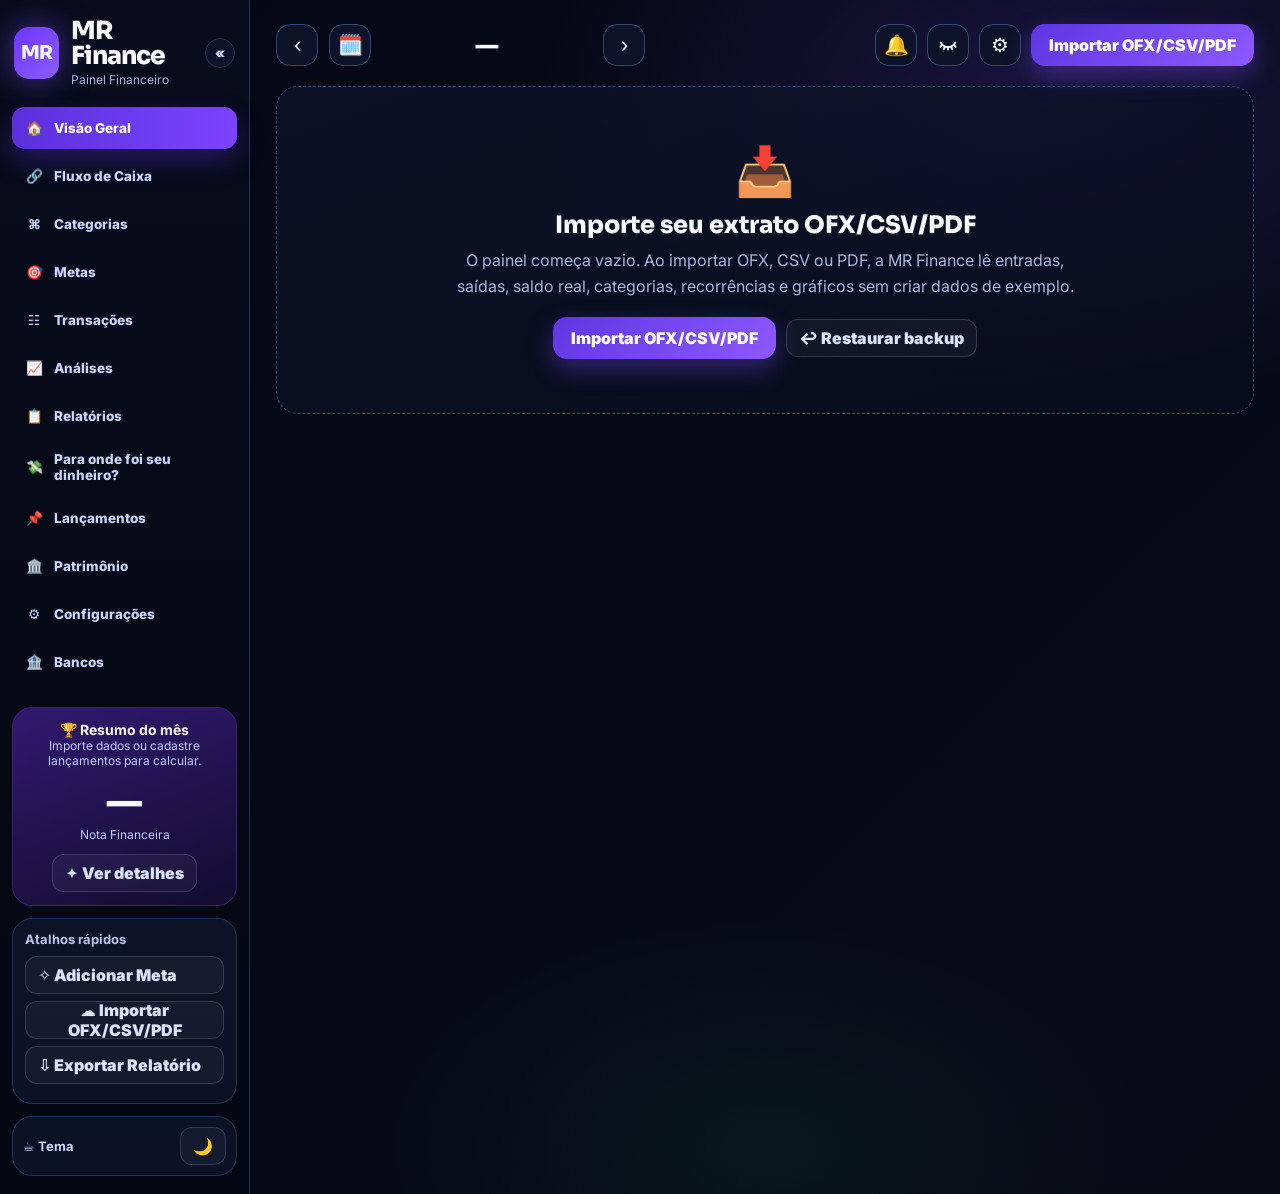
==== index.html @ 69d0e58a "Add files via upload" ====
<!DOCTYPE html>
<html lang="pt-BR">
<head>
<meta charset="UTF-8" />
<meta name="viewport" content="width=device-width, initial-scale=1.0" />
<title>MR Finance — Painel Financeiro</title>
  <meta name="description" content="MR Finance: painel financeiro pessoal para acompanhar receitas, despesas, metas, fluxo de caixa e DRE de forma simples e privada, direto no seu dispositivo.">
  <meta name="color-scheme" content="dark light">
  <meta name="theme-color" content="#7c4dff">
  <meta name="mobile-web-app-capable" content="yes">
  <meta name="apple-mobile-web-app-capable" content="yes">
  <meta name="apple-mobile-web-app-status-bar-style" content="black-translucent">
  <meta name="apple-mobile-web-app-title" content="MR Finance">
  <meta name="application-name" content="MR Finance">
  <link rel="manifest" href="manifest.webmanifest">
  <link rel="apple-touch-icon" href="icons/icon-192.png">
  <link rel="icon" type="image/png" sizes="512x512" href="icons/icon-512.png">
<!-- Versão final QA: baseada em mr_finance_basico_rico_v3_header_grafico.html -->
<link rel="preconnect" href="https://fonts.googleapis.com">
<link rel="preconnect" href="https://fonts.gstatic.com" crossorigin>
<link href="https://fonts.googleapis.com/css2?family=Inter:wght@400;500;600;700;800;900&family=Sora:wght@600;700;800&display=swap" rel="stylesheet">
<style>
:root{--bg:#050814;--panel:#0c1327;--panel2:#111a34;--panel3:#162140;--line:#233357;--line2:#314773;--txt:#f7f9ff;--dim:#aab7df;--mut:#6f7da4;--green:#22e68b;--red:#ff416d;--purple:#7c4dff;--purple2:#9d6bff;--blue:#2787ff;--orange:#ffb238;--cyan:#20d6d2;--shadow:0 22px 80px rgba(0,0,0,.52);--font:'Inter',system-ui,-apple-system,Segoe UI,sans-serif;--head:'Sora','Inter',sans-serif}
[data-theme="light"]{--bg:#eef2fb;--panel:#fff;--panel2:#f7f9ff;--panel3:#eef3ff;--line:#d8e1f3;--line2:#c6d3eb;--txt:#10182d;--dim:#52617d;--mut:#8390aa;--shadow:0 18px 50px rgba(30,46,85,.12)}
*{box-sizing:border-box;margin:0;padding:0}html{scroll-behavior:smooth}body{font-family:var(--font);color:var(--txt);background:radial-gradient(850px 520px at 82% 8%,rgba(124,77,255,.16),transparent 60%),radial-gradient(700px 420px at 60% 96%,rgba(34,230,139,.06),transparent 55%),linear-gradient(135deg,#050714 0%,#060a18 60%,#080a16 100%);overflow-x:hidden}body[data-theme="light"]{background:#eef2fb}button,input,select{font:inherit;color:inherit}button{border:0;background:none;cursor:pointer}.num{font-variant-numeric:tabular-nums}::-webkit-scrollbar{width:10px;height:10px}::-webkit-scrollbar-thumb{background:#26375f;border-radius:99px}.app{display:grid;grid-template-columns:250px minmax(0,1fr);min-height:100vh}.sidebar{position:sticky;top:0;align-self:start;min-height:100vh;padding:18px 12px;border-right:1px solid var(--line);background:linear-gradient(180deg,rgba(8,12,28,.98),rgba(5,8,18,.96));display:flex;flex-direction:column;gap:12px}.brand{display:flex;gap:12px;align-items:center;padding:0 2px 8px}.logo{width:52px;height:52px;border-radius:15px;background:linear-gradient(135deg,#6b35ff,#8e5cff);display:grid;place-items:center;font:800 26px var(--head);box-shadow:0 0 32px rgba(124,77,255,.55)}.brand h1{font:800 25px/1 var(--head);letter-spacing:-.04em}.brand p{font-size:12px;color:var(--dim);margin-top:4px}.nav{display:flex;flex-direction:column;gap:6px}.nav button{height:42px;border-radius:13px;display:flex;align-items:center;gap:10px;padding:0 12px;color:#cbd6ff;font-weight:800;font-size:13.5px;transition:.18s}.nav button.active{background:linear-gradient(90deg,#5b31dc,#7b43ff);color:#fff;box-shadow:0 12px 26px rgba(91,49,220,.35)}.nav button:not(.active):hover{background:rgba(255,255,255,.06);color:#fff}.spacer{flex:1}.score,.quick,.theme{border:1px solid var(--line);border-radius:20px;background:rgba(14,21,43,.82)}.score{padding:13px;text-align:center;background:linear-gradient(160deg,rgba(100,45,220,.45),rgba(31,17,74,.5));border-color:#39227a}.score h3{font-size:14px}.score .big{font:800 40px var(--head);margin:8px 0 0}.score p{font-size:12px;color:#c3caff}.score button,.quick button,.theme button,.mini{height:38px;border:1px solid rgba(255,255,255,.14);border-radius:12px;background:rgba(255,255,255,.04);padding:0 12px;font-weight:900;color:#dbe3ff}.score button{margin-top:12px}.quick{padding:12px}.quick h4{font-size:13px;color:#b8c4ea;margin-bottom:9px}.quick button{width:100%;display:flex;align-items:center;gap:8px;justify-content:flex-start;margin:7px 0}.theme{padding:10px;display:flex;justify-content:space-between;align-items:center}.theme b{font-size:13px;color:#cbd6ff}.main{padding:24px 26px 44px;max-width:1240px;width:100%;margin:0 auto}.top{display:flex;justify-content:space-between;align-items:center;margin-bottom:20px;gap:12px}.month{display:flex;align-items:center;gap:11px}.round,.iconbtn{width:42px;height:42px;border:1px solid var(--line2);border-radius:14px;background:#0d1429;display:grid;place-items:center;font-size:20px}.month h2{font:800 26px var(--head);letter-spacing:-.03em;min-width:210px;text-align:center}.status{display:flex;align-items:center;gap:10px}.updated{height:42px;border:1px solid var(--line2);border-radius:14px;background:#0d1429;padding:0 16px;display:flex;align-items:center;gap:10px;font-weight:800;color:#b9c5ee;font-size:13px}.dotok{width:11px;height:11px;border-radius:50%;background:var(--green);box-shadow:0 0 18px rgba(34,230,139,.7)}.bell{position:relative}.bell sup{position:absolute;right:-6px;top:-8px;background:#794bff;color:white;border-radius:9px;padding:1px 6px;font-size:10px}.primary{height:42px;border-radius:14px;background:linear-gradient(135deg,#5e36e2,#8e59ff);padding:0 18px;font-weight:900;color:white;box-shadow:0 10px 24px rgba(124,77,255,.35)}.page{display:none}.page.active{display:block}.empty{border:1.5px dashed var(--line2);border-radius:22px;background:linear-gradient(160deg,rgba(14,21,43,.78),rgba(8,13,29,.78));padding:54px 24px;text-align:center}.empty .e{font-size:48px;margin-bottom:10px}.empty h2{font:800 24px var(--head);margin-bottom:8px}.empty p{max-width:620px;margin:0 auto 18px;color:var(--dim);line-height:1.6}.kpi-grid{display:grid;grid-template-columns:repeat(5,minmax(0,1fr));gap:12px;margin-bottom:14px}.kpi{border:1px solid var(--line);border-radius:19px;padding:16px 18px;min-height:126px;overflow:hidden;background:linear-gradient(145deg,rgba(17,24,49,.96),rgba(10,16,34,.96));box-shadow:0 10px 34px rgba(0,0,0,.24)}.kpi.green{border-color:rgba(34,230,139,.28);background:radial-gradient(300px 120px at 25% 0%,rgba(34,230,139,.22),transparent 70%),var(--panel)}.kpi.red{border-color:rgba(255,65,109,.28);background:radial-gradient(300px 120px at 25% 0%,rgba(255,65,109,.18),transparent 70%),var(--panel)}.kpi.purple{border-color:rgba(124,77,255,.32);background:radial-gradient(300px 120px at 25% 0%,rgba(124,77,255,.22),transparent 70%),var(--panel)}.kpi.blue{border-color:rgba(39,135,255,.32);background:radial-gradient(300px 120px at 25% 0%,rgba(39,135,255,.20),transparent 70%),var(--panel)}.klabel{display:flex;align-items:center;gap:9px;font-size:12.5px;font-weight:900;color:#dce5ff}.ic{width:28px;height:28px;border-radius:12px;display:grid;place-items:center}.green .ic{background:rgba(34,230,139,.18)}.red .ic{background:rgba(255,65,109,.16)}.purple .ic{background:rgba(124,77,255,.18)}.blue .ic{background:rgba(39,135,255,.18)}.kval{font:800 clamp(20px,2.2vw,29px) var(--head);letter-spacing:-.04em;margin:12px 0 4px;white-space:nowrap}.ksub{font-size:12.5px;color:#9eaada}.bar{height:7px;background:rgba(255,255,255,.09);border-radius:99px;overflow:hidden;margin-top:12px}.bar i{display:block;height:100%;border-radius:99px}.green .bar i{background:var(--green)}.red .bar i{background:var(--red)}.badge{display:inline-flex;margin-top:8px;padding:5px 10px;border-radius:11px;background:rgba(34,230,139,.16);color:var(--green);font-size:12.5px;font-weight:900}.grid{display:grid;gap:14px}.two{grid-template-columns:1.05fr 1.5fr}.three{grid-template-columns:1fr 1fr 1fr}.wide-left{grid-template-columns:1.45fr 1fr}.panel{border:1px solid var(--line);border-radius:20px;background:linear-gradient(160deg,rgba(14,21,43,.94),rgba(8,13,29,.94));box-shadow:0 10px 34px rgba(0,0,0,.23);overflow:hidden}.head{padding:16px 18px 10px;display:flex;justify-content:space-between;align-items:flex-start;gap:12px}.title{font:800 17px var(--head);letter-spacing:-.02em}.subtitle{font-size:12px;color:#93a0c7;margin-top:3px}.actions{padding:0 16px 16px;display:flex;flex-direction:column;gap:10px}.action{display:flex;align-items:center;gap:13px;padding:11px 13px;border:1px solid var(--line2);border-radius:14px;background:#0e1a31;transition:.2s;text-align:left}.action:hover{transform:translateY(-1px);border-color:#406299}.action .aic{width:46px;height:46px;border-radius:14px;display:grid;place-items:center;font-size:24px;flex:0 0 auto}.action.green .aic{background:linear-gradient(135deg,#0dab55,#22e68b)}.action.blue .aic{background:linear-gradient(135deg,#1b59d4,#2790ff)}.action.orange .aic{background:linear-gradient(135deg,#b66a02,#ffb238)}.action.purple .aic{background:linear-gradient(135deg,#6330e2,#9a66ff)}.action b{display:block;font-size:14px}.action span{font-size:12px;color:#9eacd5}.action em{margin-left:auto;font-style:normal;font-size:25px;color:#dbe4ff}.donut-wrap{display:grid;grid-template-columns:230px minmax(0,1fr);gap:12px;align-items:center;padding:8px 18px 18px}.donut{position:relative;width:210px;height:210px}.donut svg{width:100%;height:100%;filter:drop-shadow(0 18px 28px rgba(124,77,255,.22))}.donut-center{position:absolute;inset:0;display:grid;place-content:center;text-align:center}.donut-center span{font-size:18px;color:#aebcff}.donut-center b{font:800 25px var(--head);display:block;margin:2px 0}.donut-center small{font-size:12px;color:#8c99c1}.legend{display:flex;flex-direction:column;background:rgba(8,13,29,.54);border:1px solid rgba(255,255,255,.05);border-radius:17px;padding:12px 14px;gap:8px}.leg{display:grid;grid-template-columns:16px minmax(0,1fr) 44px 88px;align-items:center;gap:8px;font-size:12.5px;border-bottom:1px solid rgba(255,255,255,.055);padding-bottom:7px}.leg:last-child{border-bottom:0;padding-bottom:0}.sq{width:13px;height:13px;border-radius:4px}.leg b{font-weight:900;white-space:nowrap;overflow:hidden;text-overflow:ellipsis}.leg small{text-align:right;color:#c9d2f5;font-weight:800}.leg strong{text-align:right}.best{display:flex;align-items:center;gap:12px;margin:0 auto 16px;padding:11px 12px;border:1px solid var(--line2);border-radius:15px;max-width:max-content;background:#101a33}.charts{padding:0 18px 18px}.chart-svg{width:100%;height:210px;overflow:visible}.axis{stroke:#1c294b;stroke-width:1}.compare{padding:8px 16px 16px;display:flex;flex-direction:column;gap:10px}.comp{display:grid;grid-template-columns:42px minmax(0,1fr) auto;gap:11px;align-items:center;padding:11px;border-radius:16px;background:rgba(255,255,255,.035)}.comp .ci{width:38px;height:38px;border-radius:14px;display:grid;place-items:center;font-size:18px}.comp b{font-size:13px}.comp p{font-size:12px;color:#b1bce1}.comp strong{font-size:13px}.up{color:var(--green)!important}.down{color:var(--red)!important}
/* Comparação 2.0 - impacto real do mês */
.compare-v2{gap:9px;padding-top:2px}.cmp-summary{border:1px solid var(--line2);border-radius:16px;background:linear-gradient(145deg,rgba(124,77,255,.13),rgba(16,26,51,.96));padding:13px 14px}.cmp-summary small{display:block;color:#9fb0de;font-size:10.5px;font-weight:900;text-transform:uppercase;letter-spacing:.04em}.cmp-summary b{display:block;font:800 17px var(--head);letter-spacing:-.03em;margin-top:4px}.cmp-summary p{font-size:12px;color:#b5c1e7;line-height:1.35;margin-top:4px}.cmp-grid{display:grid;grid-template-columns:1fr;gap:8px}.cmp-card{border:1px solid rgba(255,255,255,.07);border-radius:14px;background:#101a33;padding:11px 12px;display:grid;grid-template-columns:32px minmax(0,1fr) auto;gap:10px;align-items:center}.cmp-card .ci{width:32px;height:32px;border-radius:12px;display:grid;place-items:center;font-size:16px}.cmp-card b{font-size:12.5px;display:block}.cmp-card p{font-size:11.5px;color:#9fb0de;margin-top:2px;white-space:nowrap;overflow:hidden;text-overflow:ellipsis}.cmp-card strong{font-size:13px;font-weight:900;white-space:nowrap;text-align:right}.cmp-footer{border:1px dashed rgba(255,255,255,.12);border-radius:14px;padding:10px 12px;color:#b7c3ea;font-size:12px;line-height:1.35;background:rgba(255,255,255,.025)}.cmp-empty{padding:22px 14px;text-align:center;color:#9fb0de;font-size:12.5px;line-height:1.45}
@media(max-width:700px){.pulse-row{grid-template-columns:34px minmax(0,1fr)}.pulse-row strong{grid-column:2;text-align:left}.pulse-bar{grid-column:1/3}}
.goals{display:grid;grid-template-columns:repeat(3,minmax(0,1fr));gap:13px;padding:0 16px 16px}.goal{border:1px solid var(--line);border-radius:16px;background:#101832;padding:15px;position:relative;min-width:0}.goal-del{position:absolute;right:10px;top:10px;width:28px;height:28px;border-radius:10px;color:#aeb9dc}.goal-del:hover{background:rgba(255,65,109,.14);color:var(--red)}.goaltop{display:flex;gap:12px;align-items:center;padding-right:28px}.coin{width:44px;height:44px;border-radius:16px;display:grid;place-items:center;font-size:23px;flex:0 0 auto}.goal h3{font-size:14px;line-height:1.2;word-break:break-word}.ring{width:62px;height:62px;border-radius:50%;background:conic-gradient(var(--c) calc(var(--p)*1%),#263456 0);display:grid;place-items:center;flex:0 0 auto}.ring span{width:47px;height:47px;border-radius:50%;background:#111a33;display:grid;place-items:center;font-weight:900}.money{font:800 clamp(18px,1.6vw,22px) var(--head);letter-spacing:-.04em;white-space:nowrap}.of{font-size:12px;color:#9fadd6}.gbar{height:8px;border-radius:99px;background:#263456;overflow:hidden;margin:10px 0}.gbar i{display:block;width:calc(var(--p)*1%);height:100%;border-radius:99px;background:var(--c)}.goal p{font-size:12px;color:#b8c4eb}.recbox{padding:6px 16px 16px}.rec{display:grid;grid-template-columns:28px minmax(0,1fr) auto;gap:10px;align-items:center;padding:8px 0}.rec b{font-size:12.5px;white-space:nowrap;overflow:hidden;text-overflow:ellipsis;display:block}.rec small{display:block;color:#93a2cd;font-size:11px;margin-top:1px}.rec strong{color:var(--red);font-size:13px;white-space:nowrap}.rbar{height:7px;border-radius:99px;background:#263456;margin-top:6px;overflow:hidden}.rbar i{display:block;height:100%;border-radius:99px;background:var(--c);width:var(--w)}.highlights{display:grid;grid-template-columns:repeat(4,1fr);gap:13px;padding:0 16px 18px}.hl{border:1px solid var(--line2);border-radius:16px;background:#111a33;padding:16px;min-height:136px;overflow:hidden}.hico{font-size:28px;margin-bottom:12px}.hl small{color:#9eb0e2}.hl b{display:block;font:800 clamp(16px,1.5vw,21px) var(--head);letter-spacing:-.04em;margin-top:3px;line-height:1.12;max-height:3.35em;overflow:hidden}.hl p{font-size:12px;color:#b6c3ed;margin-top:4px}.wealth{padding:0 18px 18px}.wealth h3{font:800 28px var(--head);letter-spacing:-.04em}.wealth p{font-size:13px;color:#9eadde}.filters{display:flex;gap:10px;align-items:center;padding:0 18px 14px;flex-wrap:wrap}.search,.select,.inp{height:40px;background:#0d1429;border:1px solid var(--line2);border-radius:12px;padding:0 13px;outline:0}.search{min-width:230px}.search:focus,.select:focus,.inp:focus{border-color:#7b43ff}.txlist{padding:0 18px 18px;max-height:620px;overflow:auto}.tx{display:grid;grid-template-columns:42px minmax(0,1fr) auto auto;gap:12px;align-items:center;padding:11px 0;border-bottom:1px solid rgba(255,255,255,.06)}.txi{width:38px;height:38px;border-radius:14px;background:#102044;display:grid;place-items:center}.tx b{font-size:14px;white-space:nowrap;overflow:hidden;text-overflow:ellipsis;display:block}.tx p{font-size:12px;color:#9eb0df}.tx strong{font-weight:900;white-space:nowrap}.tx button{width:30px;height:30px;border-radius:10px;color:#aeb9dc}.tx button:hover{background:rgba(124,77,255,.16);color:white}.card-empty{padding:28px;color:#9eb0df;text-align:center}.page-title{font:800 24px var(--head);margin-bottom:14px}.subgrid{display:grid;grid-template-columns:repeat(2,1fr);gap:14px}.toast{position:fixed;left:50%;bottom:24px;transform:translateX(-50%) translateY(18px);opacity:0;pointer-events:none;background:#111a33;border:1px solid var(--line2);box-shadow:var(--shadow);border-radius:14px;padding:13px 18px;font-weight:800;color:#eaf0ff;transition:.2s;z-index:99}.toast.show{opacity:1;transform:translateX(-50%) translateY(0)}.modal{position:fixed;inset:0;background:rgba(0,0,0,.62);backdrop-filter:blur(5px);display:none;align-items:center;justify-content:center;padding:20px;z-index:90}.modal.open{display:flex}.dialog{width:min(520px,100%);max-height:90vh;overflow:auto;background:var(--panel);border:1px solid var(--line2);border-radius:22px;box-shadow:var(--shadow)}.dialog.wide{width:min(760px,100%)}.dh{display:flex;justify-content:space-between;align-items:center;padding:17px 18px;border-bottom:1px solid var(--line)}.dh h3{font:800 17px var(--head)}.db{padding:18px}.field{margin-bottom:14px}.field label{display:block;font-size:11px;color:#9eacd5;font-weight:900;text-transform:uppercase;margin-bottom:6px}.inp{width:100%;height:46px}.row2{display:grid;grid-template-columns:1fr 1fr;gap:10px}.catgrid{display:grid;grid-template-columns:1fr 1fr;gap:8px}.catgrid button{padding:10px;border:1px solid var(--line2);border-radius:12px;background:#0d1429;text-align:left;font-weight:800}.catgrid button:hover,.catgrid button.on{border-color:#7b43ff;background:rgba(124,77,255,.16)}.modal-actions{display:grid;gap:10px}.modal-actions button{height:46px;border:1px solid var(--line2);border-radius:14px;background:#0d1429;text-align:left;padding:0 14px;font-weight:900}.modal-actions button:hover{border-color:#7b43ff}.danger{color:var(--red)!important}.notif{display:flex;gap:12px;padding:12px;border:1px solid var(--line);border-radius:14px;background:#101832;margin-bottom:10px}.notif b{display:block;font-size:13px}.notif p{font-size:12px;color:#9fb0de}.goals-home{grid-template-columns:repeat(3,minmax(0,1fr));align-items:stretch}.goals-home .goal{min-height:176px}.goals-home .goal-del{display:none}.recbox-home{padding-top:2px}.recbox-home .rec{padding:7px 0;grid-template-columns:26px minmax(0,1fr) auto}.recbox-home .rec small{display:none}.recbox-home .rec b{font-size:12px;line-height:1.15}.recbox-home .rec strong{font-size:12.5px}.recbox-home .rbar{height:7px}.recbox-home .card-empty{padding:22px 16px}.goal h3,.rec b,.hl b{overflow-wrap:anywhere}.hl b{font-size:clamp(15px,1.25vw,19px)}.hidden{display:none!important}@media(max-width:1100px){.app{grid-template-columns:1fr}.sidebar{position:relative;height:auto}.nav{display:grid;grid-template-columns:repeat(3,1fr)}.score,.quick,.theme{display:none}.kpi-grid{grid-template-columns:repeat(2,1fr)}.two,.three,.wide-left,.subgrid{grid-template-columns:1fr}.goals,.highlights{grid-template-columns:repeat(2,1fr)}.donut-wrap{grid-template-columns:1fr}.donut{margin:auto}.main{max-width:960px}}@media(max-width:700px){.main{padding:18px 12px 36px}.top{flex-direction:column;align-items:flex-start}.status{flex-wrap:wrap}.month h2{font-size:21px;min-width:150px}.kpi-grid,.goals,.highlights{grid-template-columns:1fr}.nav{grid-template-columns:1fr 1fr}.leg{grid-template-columns:16px 1fr 40px}.leg strong{display:none}.tx{grid-template-columns:42px 1fr auto}.tx button{display:none}.row2,.catgrid{grid-template-columns:1fr}.search{min-width:100%}}

/* QA refinements: compact cards, colored legends and goal icon picker */
.evo-legend{display:flex;gap:10px;align-items:center;font-size:10.5px;font-weight:800;fill:none}
.goal{display:flex;flex-direction:column;min-height:180px}.goal .money{font-size:clamp(18px,1.35vw,21px);line-height:1.05;max-width:150px;overflow:hidden;text-overflow:ellipsis}.goal .of{white-space:nowrap;overflow:hidden;text-overflow:ellipsis;max-width:150px}.goals-home .goal{min-height:172px;max-width:260px}.goals-home{grid-template-columns:repeat(auto-fit,minmax(220px,260px));align-items:stretch}.goaltop{min-height:44px}.goal p{line-height:1.25}.icon-picker{display:grid;grid-template-columns:repeat(6,1fr);gap:8px}.icon-option{height:42px;border:1px solid var(--line2);border-radius:13px;background:#0d1429;font-size:20px;display:grid;place-items:center}.icon-option.active,.icon-option:hover{border-color:#7b43ff;background:rgba(124,77,255,.18);box-shadow:0 0 0 2px rgba(124,77,255,.08) inset}.dialog .primary{margin-top:4px}.recbox-home .rec b{max-width:100%;}.recbox-home .rec strong{font-size:12px}.highlights .hl{min-width:0}.highlights .hl b{word-break:normal;overflow-wrap:break-word}
@media(max-width:1300px){.kval{font-size:clamp(20px,1.8vw,27px)}.donut-wrap{grid-template-columns:200px minmax(0,1fr)}.donut{width:190px;height:190px}.goals-home{grid-template-columns:repeat(auto-fit,minmax(210px,1fr))}.goal .money{font-size:19px}.wide-left{grid-template-columns:minmax(0,1.35fr) minmax(360px,.95fr)}}


.rec strong{font-size:12px;text-align:right}.rec span{display:grid;place-items:center}.recbox-home .rec{grid-template-columns:24px minmax(0,1fr) 96px}.recbox-home .rec b{font-size:11.5px}.recbox-home .rec strong{font-size:11.5px}.action{cursor:pointer}.action:focus-visible,.mini:focus-visible,.primary:focus-visible{outline:2px solid #8e59ff;outline-offset:2px}

/* Orçamentos por categoria */
.budgets{padding:4px 16px 16px;display:flex;flex-direction:column;gap:10px}
.budget{display:grid;grid-template-columns:40px minmax(0,1fr) 112px;gap:12px;align-items:center;padding:10px 12px;border:1px solid var(--line2);border-radius:14px;background:#101a33}
.budget .b-ic{width:40px;height:40px;border-radius:13px;background:#0d1429;display:grid;place-items:center;font-size:20px}
.b-main{min-width:0}.b-top{display:flex;justify-content:space-between;gap:8px;font-size:13px}.b-top b{font-weight:800}.b-top span{color:#cdd7f5;white-space:nowrap}
.b-bar{height:8px;border-radius:99px;background:#263456;overflow:hidden;margin:7px 0 4px}.b-bar i{display:block;height:100%;border-radius:99px;transition:.3s}
.b-sub{font-size:11px;color:#93a2cd;min-height:14px}
.b-input{height:38px;background:#0d1429;border:1px solid var(--line2);border-radius:11px;padding:0 10px;outline:0;color:var(--txt);width:100%;font-weight:800}
.b-input:focus{border-color:#7b43ff}
/* Insights e alertas */
.insights{padding:4px 16px 16px;display:grid;grid-template-columns:1fr 1fr;gap:10px}
.insight{display:flex;gap:11px;align-items:flex-start;padding:12px;border:1px solid var(--line2);border-radius:14px;background:#101a33}
.insight .i-ic{font-size:20px;line-height:1.2;flex:0 0 auto}
.insight b{font-size:13px;display:block}.insight p{font-size:12px;color:#a9b6dd;margin-top:2px;line-height:1.35}
.insight.good{border-color:rgba(34,230,139,.4)}.insight.bad{border-color:rgba(255,65,109,.45)}.insight.warn{border-color:rgba(255,178,56,.4)}
@media(max-width:900px){.insights{grid-template-columns:1fr}}
@media(max-width:700px){.budget{grid-template-columns:34px minmax(0,1fr) 92px}}
/* Detalhe: quem recebeu */
.detail{padding:4px 16px 16px;display:flex;flex-direction:column;gap:9px}
.dsum{display:flex;gap:8px;flex-wrap:wrap;margin-bottom:4px}
.dchip{padding:6px 11px;border-radius:11px;background:#101a33;border:1px solid var(--line2);font-size:12px;font-weight:800}
.drow{display:grid;grid-template-columns:34px minmax(0,1fr) auto;gap:11px;align-items:center;padding:9px 11px;border:1px solid var(--line2);border-radius:13px;background:#101a33}
.drow .d-ic{width:34px;height:34px;border-radius:11px;display:grid;place-items:center;font-size:16px;background:#0d1429;flex:0 0 auto}
.drow b{font-size:13px}.drow small{font-size:11px;color:#93a2cd;display:block;margin-top:1px}
.d-tag{font-size:9.5px;font-weight:900;padding:1px 7px;border-radius:8px;margin-left:7px;letter-spacing:.03em}
.d-tag.pessoa{background:rgba(39,135,255,.16);color:#5aa6ff}.d-tag.empresa{background:rgba(124,77,255,.18);color:#b08cff}.d-tag.outro{background:rgba(255,255,255,.06);color:#9aa6c8}
.drow .d-amt{text-align:right;font-weight:900;white-space:nowrap}
.drow .d-bar{height:6px;border-radius:99px;background:#263456;overflow:hidden;margin-top:6px}.drow .d-bar i{display:block;height:100%;border-radius:99px}
/* Categorias: evolução por categoria */
.cattrends{padding:4px 16px 16px;display:flex;flex-direction:column;gap:9px}
.ctrow{display:grid;grid-template-columns:40px minmax(0,1.25fr) 160px minmax(0,1fr);gap:12px;align-items:center;padding:9px 12px;border:1px solid var(--line2);border-radius:13px;background:#101a33}
.ctrow .d-ic{width:40px;height:40px;border-radius:12px;display:grid;place-items:center;font-size:19px;background:#0d1429;flex:0 0 auto}
.ctname b{font-size:13px}.ctname small{display:block;font-size:11px;color:#93a2cd;margin-top:1px}
.ctspark{display:flex;align-items:center;justify-content:center}
.ctnow{text-align:right}.ctnow b{font:800 15px var(--head)}.ctnow small{display:block;font-size:11px;color:#9aa6c8;margin-top:2px}
@media(max-width:820px){.ctrow{grid-template-columns:36px minmax(0,1fr) auto}.ctspark{display:none}}
/* Recorrentes agrupados */
.recgroup{margin-bottom:14px}.recgroup .rech{font:800 14px var(--head);padding:2px 16px 8px;color:#cdd7f5}
/* Categorias clicaveis */
.ctrow{cursor:pointer;transition:.15s}.ctrow:hover{border-color:#406299}
/* Blocos recolhiveis (Para onde foi / De onde veio) */
.catblock{border:1px solid var(--line);border-radius:18px;background:linear-gradient(160deg,rgba(14,21,43,.94),rgba(8,13,29,.94));overflow:hidden;margin-bottom:14px}
.catblock>summary{list-style:none;cursor:pointer;padding:15px 18px;display:flex;align-items:center;gap:12px}
.catblock>summary::-webkit-details-marker{display:none}
.catblock>summary>div:first-child{flex:1;min-width:0}
.catblock>summary::after{content:'\25be';color:#7e8db5;font-size:14px;flex:0 0 auto;transition:.2s}
.catblock[open]>summary::after{transform:rotate(180deg)}
.cbtitle{font:800 17px var(--head)}.cbsub{display:block;font-size:12px;color:#93a0c7;margin-top:3px}
.bcat{height:30px;margin-top:8px;font-size:11.5px;font-weight:700;max-width:100%;background:#0d1429;border:1px solid var(--line2);border-radius:9px;padding:0 8px;color:var(--txt);outline:0;cursor:pointer}.bcat:focus{border-color:#7b43ff}
.contas{padding:4px 16px 16px;display:flex;flex-direction:column;gap:9px}.conta{display:grid;grid-template-columns:38px minmax(0,1fr) auto auto auto;gap:10px;align-items:center;padding:9px 11px;border:1px solid var(--line2);border-radius:13px;background:#101a33}.conta .d-ic{width:38px;height:38px;border-radius:12px;display:grid;place-items:center;font-size:17px;background:#0d1429;flex:0 0 auto}.conta b{font-size:13px;white-space:nowrap;overflow:hidden;text-overflow:ellipsis;display:block}.conta small{display:block;font-size:11px;color:#93a2cd;margin-top:1px}.conta strong{white-space:nowrap}.conta .conf{height:34px;background:rgba(34,230,139,.14);border:1px solid rgba(34,230,139,.4);color:#22e68b;white-space:nowrap;border-radius:11px;padding:0 12px;font-weight:800;cursor:pointer}.conta .delc{width:32px;height:32px;color:#aeb9dc;border-radius:10px}.conta .delc:hover{background:rgba(255,65,109,.14);color:var(--red)}@media(max-width:600px){.conta{grid-template-columns:38px minmax(0,1fr) auto;row-gap:8px}.conta .conf,.conta .delc{grid-column:2/4;justify-self:start}}

/* Lançamentos 2.0 - compromissos futuros, parcelas e calendário */
.lanc-hero{display:grid;grid-template-columns:1.2fr .8fr;gap:14px;margin-bottom:14px}
.lanc-hero-card{border:1px solid var(--line);border-radius:20px;background:linear-gradient(145deg,rgba(124,77,255,.16),rgba(16,26,51,.96));padding:16px 18px;box-shadow:0 10px 34px rgba(0,0,0,.18)}
.lanc-hero-card h3{font:800 18px var(--head);margin-bottom:5px}.lanc-hero-card p{font-size:12.5px;color:#aebbef;line-height:1.45}
.lanc-kpis{display:grid;grid-template-columns:repeat(4,minmax(0,1fr));gap:10px;margin-bottom:14px}.lanc-kpi{border:1px solid var(--line2);border-radius:16px;background:#101a33;padding:13px 14px;min-width:0}.lanc-kpi small{display:block;color:#9fb0de;font-size:10.5px;font-weight:900;text-transform:uppercase;letter-spacing:.04em}.lanc-kpi b{display:block;font:800 19px var(--head);letter-spacing:-.03em;margin-top:5px;white-space:nowrap}.lanc-kpi span{display:block;font-size:11.5px;color:#9ba9d3;margin-top:3px;white-space:nowrap;overflow:hidden;text-overflow:ellipsis}
.due-badge{display:inline-flex;align-items:center;gap:5px;border-radius:999px;padding:3px 8px;font-size:10.5px;font-weight:900;border:1px solid rgba(255,255,255,.08);margin-left:7px;vertical-align:middle}.due-ok{background:rgba(34,230,139,.12);color:var(--green);border-color:rgba(34,230,139,.35)}.due-soon{background:rgba(255,178,56,.13);color:var(--orange);border-color:rgba(255,178,56,.35)}.due-bad{background:rgba(255,65,109,.13);color:var(--red);border-color:rgba(255,65,109,.35)}.due-info{background:rgba(39,135,255,.13);color:#8dbdff;border-color:rgba(39,135,255,.35)}.due-cancel{background:rgba(255,255,255,.05);color:#9aa6c8}
.conta.installment{grid-template-columns:38px minmax(0,1fr) auto auto auto auto}.conta .lanc-actions{display:flex;gap:6px;flex-wrap:wrap;justify-content:flex-end}.conta .mini.alt{background:rgba(255,255,255,.045);color:#cdd7f5}.conta .mini.warn{background:rgba(255,178,56,.10);border-color:rgba(255,178,56,.35);color:var(--orange)}
.future-panel{margin-top:14px}.future-list{padding:0 18px 18px;display:flex;flex-direction:column;gap:9px}.future-card{display:grid;grid-template-columns:42px minmax(0,1fr) auto;gap:12px;align-items:center;border:1px solid var(--line2);border-radius:15px;background:#101a33;padding:11px 12px}.future-card .d-ic{width:42px;height:42px;border-radius:14px;background:#0d1429;display:grid;place-items:center;font-size:19px}.future-card b{font-size:13.5px}.future-card small{display:block;font-size:11.5px;color:#9fb0de;margin-top:2px}.future-card strong{font:800 15px var(--head);white-space:nowrap}
.calendar-grid{padding:0 18px 18px;display:grid;grid-template-columns:repeat(7,minmax(0,1fr));gap:8px}.cal-day{border:1px solid var(--line2);border-radius:14px;background:#101a33;min-height:86px;padding:9px;overflow:hidden}.cal-day .cal-num{font-weight:900;font-size:12px;color:#dbe3ff}.cal-day .cal-item{margin-top:6px;padding:5px 6px;border-radius:9px;font-size:10.5px;font-weight:800;white-space:nowrap;overflow:hidden;text-overflow:ellipsis;background:rgba(124,77,255,.14);color:#d8ccff}.cal-day .cal-item.out{background:rgba(255,65,109,.12);color:#ff9bb2}.cal-day .cal-item.in{background:rgba(34,230,139,.12);color:#83f3be}.cal-empty{opacity:.45}.debt-progress{height:7px;background:#263456;border-radius:99px;overflow:hidden;margin-top:7px}.debt-progress i{display:block;height:100%;border-radius:99px;background:var(--green)}
.form-note{font-size:12px;color:#9fb0de;line-height:1.45;margin:-4px 0 14px}.checkline{display:flex;align-items:center;gap:9px;font-size:13px;color:#dbe3ff;font-weight:800;margin-bottom:14px}.checkline input{accent-color:#7c4dff;width:18px;height:18px}
@media(max-width:1000px){.lanc-hero{grid-template-columns:1fr}.lanc-kpis{grid-template-columns:1fr 1fr}.calendar-grid{grid-template-columns:repeat(2,1fr)}.conta.installment{grid-template-columns:38px minmax(0,1fr) auto;row-gap:8px}.conta .lanc-actions{grid-column:2/4;justify-content:flex-start}}
@media(max-width:620px){.lanc-kpis{grid-template-columns:1fr}.future-card{grid-template-columns:38px minmax(0,1fr)}.future-card strong{grid-column:2}.calendar-grid{grid-template-columns:1fr}.cal-day{min-height:auto}.cal-empty{display:none}}

.conta.done{opacity:.7}.conta .undo{height:34px;background:rgba(255,255,255,.06);border:1px solid var(--line2);color:#cdd7f5;border-radius:11px;padding:0 11px;font-weight:800;cursor:pointer}.done-block{margin-top:10px}.done-block>summary{padding:11px 14px}.done-block .detail{padding-top:0}
.kpi.gold{border-color:rgba(255,178,56,.34);background:radial-gradient(300px 120px at 25% 0%,rgba(255,178,56,.2),transparent 70%),var(--panel)}.gold .ic{background:rgba(255,178,56,.2)}
.pctgrid{display:grid;grid-template-columns:repeat(3,1fr);gap:8px}.pctgrid button{min-height:48px;border:1px solid var(--line2);border-radius:12px;background:#0d1429;font-weight:900;color:#dbe3ff;cursor:pointer;display:flex;flex-direction:column;align-items:center;justify-content:center;gap:1px;line-height:1.1;padding:4px}.pctgrid button b{font-size:14px}.pctgrid button small{font-size:10px;opacity:.8;font-weight:700}.pctgrid button.on{border-color:#22e68b;background:rgba(34,230,139,.16);color:#22e68b}.reserve-goal{cursor:pointer;border-color:rgba(34,230,139,.35)!important}
.conta-tots{display:grid;grid-template-columns:1fr 1fr;gap:10px;padding:4px 16px 8px}.conta-tot{display:grid;grid-template-columns:40px minmax(0,1fr) auto;gap:11px;align-items:center;padding:12px;border:1px solid var(--line2);border-radius:14px;background:#101a33;cursor:pointer;transition:.15s}.conta-tot:hover{border-color:#406299}.conta-tot .d-ic{width:40px;height:40px;border-radius:13px;display:grid;place-items:center;font-size:18px}.conta-tot b{font-size:13px}.conta-tot small{display:block;font-size:11px;color:#93a2cd}.conta-tot strong{font:800 16px var(--head)}@media(max-width:600px){.conta-tots{grid-template-columns:1fr}}
.pickgoal{display:block;width:100%;text-align:left;padding:11px 13px;margin:6px 0;border:1px solid var(--line2);border-radius:12px;background:#0d1429;color:#dbe3ff;font-weight:800;cursor:pointer}.pickgoal:hover{border-color:#22e68b}.pickgoal.nova{border-color:rgba(34,230,139,.4);color:#22e68b}

/* Melhorias UX 2026-06: visão geral mais limpa e focada */
.smart-grid{display:block;margin:0 0 14px}
.impact-card{border:1px solid var(--line);border-radius:20px;background:linear-gradient(160deg,rgba(14,21,43,.94),rgba(8,13,29,.94));box-shadow:0 10px 34px rgba(0,0,0,.18);overflow:hidden}.impact-head{padding:15px 18px 4px}.impact-head h3{font:800 17px var(--head);letter-spacing:-.02em}.impact-head p{font-size:12px;color:#93a0c7;margin-top:3px}.impact-line{padding:8px 18px 18px;display:grid;grid-template-columns:repeat(4,minmax(0,1fr));gap:10px}.impact-item{border:1px solid var(--line2);border-radius:14px;background:#101a33;padding:12px;min-width:0}.impact-item small{font-size:11px;color:#8fa0cb;font-weight:800;text-transform:uppercase;letter-spacing:.04em}.impact-item strong{display:block;font:800 clamp(15px,1.35vw,21px) var(--head);letter-spacing:-.03em;margin-top:5px;white-space:nowrap;overflow:hidden;text-overflow:ellipsis}.impact-item span{display:block;font-size:11.5px;color:#9ba9d3;margin-top:3px;white-space:nowrap;overflow:hidden;text-overflow:ellipsis}.impact-action{width:100%;height:34px;margin-top:5px;border:1px solid var(--line2);background:#0d1429;border-radius:11px;padding:0 10px;font-size:12px;font-weight:900;color:#dce5ff;text-align:left;white-space:nowrap;overflow:hidden;text-overflow:ellipsis}.impact-action:hover{border-color:#7b43ff;background:rgba(124,77,255,.13)}
.privacy-on .privacy-sensitive,.privacy-on svg text{filter:blur(7px);user-select:none}.privacy-on input[type="number"],.privacy-on input[type="date"]{-webkit-text-security:disc;color:transparent;text-shadow:0 0 7px var(--txt)}.privacy-on .logo{filter:none}.privacy-note{font-size:11px;color:#93a0c7;margin-top:6px}
@media(max-width:1050px){.impact-line{grid-template-columns:1fr 1fr}}@media(max-width:700px){.impact-line{grid-template-columns:1fr}}

/* Ajustes finos: títulos dos gráficos e gráfico de gastos diário mais útil */
/* Cabeçalho dos gráficos: título em cima, filtros abaixo para não cortar o nome */
.chart-head-clean{align-items:flex-start;gap:8px 10px;flex-wrap:wrap;padding-bottom:8px}
.chart-head-title{min-width:0;flex:1 0 100%;width:100%}
.chart-head-title .title{white-space:normal;font-size:16px;line-height:1.15;display:block}
.chart-head-title .subtitle{font-size:11.5px;margin-top:4px;white-space:nowrap;overflow:hidden;text-overflow:ellipsis;max-width:100%}
.chart-head-clean .select{height:38px;min-width:0}
.chart-head-clean .evoSelect{flex:1 1 145px}
.chart-head-clean .yearSelect{flex:0 0 104px}
@media(max-width:760px){.chart-head-title .subtitle{white-space:normal}.chart-head-clean .evoSelect,.chart-head-clean .yearSelect{flex:1 1 100%}}
.pace-advice{margin:-4px 18px 18px;padding:11px 13px;border:1px solid var(--line2);border-radius:13px;background:#101a33;color:#cbd6f5;font-size:12px;line-height:1.45}.pace-advice b{color:var(--txt)}.pace-advice.good{border-color:rgba(34,230,139,.35);background:rgba(34,230,139,.08)}.pace-advice.warn{border-color:rgba(255,178,56,.4);background:rgba(255,178,56,.08)}.pace-advice.bad{border-color:rgba(255,65,109,.4);background:rgba(255,65,109,.08)}


/* Fluxo de caixa avançado */
.cash-equation{padding:2px 18px 18px;display:grid;grid-template-columns:repeat(7,auto);gap:10px;align-items:center;justify-content:space-between}
.cash-step{min-width:0;border:1px solid var(--line2);border-radius:16px;background:#101a33;padding:13px 14px;min-height:76px;display:flex;flex-direction:column;justify-content:center}
.cash-step small{display:block;color:#9fb0de;font-size:11.5px;font-weight:800;margin-bottom:5px}.cash-step b{font:800 clamp(17px,1.5vw,23px) var(--head);letter-spacing:-.04em;white-space:nowrap}.cash-op{font:900 22px var(--head);color:#8fa0d0;text-align:center}.cash-step.final{border-color:rgba(34,230,139,.32)}.cash-step.neg{border-color:rgba(255,65,109,.38)}
.flow-table{padding:0 18px 18px;overflow:auto;max-height:520px}.flow-row{display:grid;grid-template-columns:92px minmax(240px,1fr) 120px 120px 130px;gap:10px;align-items:center;border-bottom:1px solid rgba(255,255,255,.065);padding:10px 0}.flow-row.headrow{position:sticky;top:0;background:var(--panel);z-index:2;border-bottom:1px solid var(--line2);color:#9fb0de;font-size:11px;font-weight:900;text-transform:uppercase}.flow-row b{font-size:13px}.flow-row small{display:block;color:#93a2cd;font-size:11px;margin-top:1px}.flow-row strong{text-align:right;font-weight:900;white-space:nowrap}.flow-date{font-weight:900;color:#cdd7f5}.flow-desc{min-width:0}.flow-desc b{white-space:nowrap;overflow:hidden;text-overflow:ellipsis;display:block}.flow-chip{display:inline-flex;align-items:center;gap:5px;margin-right:6px;color:#9fb0de}.flow-empty{padding:26px 18px;color:#9fb0de;text-align:center}.flow-mini{display:flex;gap:8px;flex-wrap:wrap;padding:0 18px 12px}.flow-mini .dchip{background:#101a33}
@media(max-width:900px){.cash-equation{grid-template-columns:1fr;justify-content:stretch}.cash-op{display:none}.flow-row{grid-template-columns:86px minmax(180px,1fr) 110px 110px 120px;min-width:650px}}
/* DRE - Demonstrativo de Resultado */
.dre-actions{display:flex;gap:8px;flex-wrap:wrap;align-items:center}.dre-actions .select{height:38px;min-width:94px}.dre-note{padding:0 18px 12px;color:#9fb0de;font-size:12px;line-height:1.45}
.dre-kpis{display:grid;grid-template-columns:repeat(3,minmax(0,1fr));gap:10px;padding:0 18px 14px}.dre-kpi{border:1px solid var(--line2);border-radius:14px;background:#101a33;padding:11px 12px}.dre-kpi small{display:block;color:#9fb0de;font-size:10.5px;font-weight:900;text-transform:uppercase;margin-bottom:4px}.dre-kpi b{font:800 clamp(15px,1.4vw,20px) var(--head);letter-spacing:-.035em;white-space:nowrap}.dre-kpi.good b{color:var(--green)}.dre-kpi.bad b{color:var(--red)}
.dre-wrap{padding:0 18px 18px;overflow-x:auto;overflow-y:auto;max-height:640px;scrollbar-gutter:stable;border-radius:0 0 18px 18px}.dre-table-shell{min-width:100%;border:1px solid rgba(255,255,255,.045);border-radius:14px;overflow:auto;background:#0b1225}.dre-table{min-width:1420px;border-collapse:separate;border-spacing:0;width:100%;table-layout:fixed;font-variant-numeric:tabular-nums}.dre-table col.cat{width:290px}.dre-table col.mon{width:92px}.dre-table col.total{width:126px}.dre-table th,.dre-table td{padding:10px 10px;border-bottom:1px solid rgba(255,255,255,.055);white-space:nowrap;text-align:right;font-size:12.2px;overflow:hidden;text-overflow:ellipsis}.dre-table th:first-child,.dre-table td:first-child{text-align:left;position:sticky;left:0;z-index:2;background:#101a33;box-shadow:12px 0 16px rgba(5,8,20,.52)}.dre-table thead th{position:sticky;top:0;background:#0d1429;color:#9fb0de;font-size:10.5px;text-transform:uppercase;font-weight:900;z-index:4}.dre-table thead th:first-child{z-index:5;background:#172238}.dre-row-total td{background:rgba(124,77,255,.14);font-weight:900;color:#93a0ff}.dre-row-total td:first-child{background:#211c4b}.dre-row-main td{background:rgba(255,255,255,.045);font-weight:900;color:#eff4ff}.dre-row-main td:first-child{background:#1a2538}.dre-row-green td{color:var(--green);font-weight:900}.dre-row-red td{color:#f2a8ba;font-weight:900}.dre-sub td:first-child{padding-left:32px;color:#cdd7f5;background:#0f1930}.dre-sub2 td:first-child{padding-left:50px;color:#dfe7ff;background:#0d1429}.dre-muted{color:#627194!important}.dre-pos{color:var(--green)!important}.dre-neg{color:var(--red)!important}.dre-mobile{display:none;padding:0 18px 18px}.dre-month-card{border:1px solid var(--line2);border-radius:15px;background:#101a33;margin-bottom:10px;overflow:hidden}.dre-month-card h3{font:800 14px var(--head);padding:12px 14px;border-bottom:1px solid rgba(255,255,255,.06);display:flex;justify-content:space-between}.dre-month-row{display:flex;justify-content:space-between;gap:12px;padding:9px 14px;border-bottom:1px solid rgba(255,255,255,.045);font-size:12.5px}.dre-month-row:last-child{border-bottom:0}.dre-month-row span{color:#c9d3f4;min-width:0;overflow:hidden;text-overflow:ellipsis;white-space:nowrap}.dre-month-row b{white-space:nowrap}.dre-month-row.total{background:rgba(124,77,255,.12);font-weight:900}.dre-hint{display:none;padding:0 18px 10px;color:#8fa0cf;font-size:11.5px}.dre-empty{padding:26px 18px;color:#9fb0de;text-align:center}.dre-period{margin:-6px 18px 12px;padding:8px 11px;border:1px solid rgba(255,255,255,.07);border-radius:12px;background:rgba(255,255,255,.035);color:#aebbef;font-size:12px;font-weight:800;display:inline-flex}
@media(max-width:900px){.dre-period{margin-left:12px;margin-right:12px;display:flex}#page-relatorios .head{flex-direction:column;align-items:stretch}.dre-actions{display:grid;grid-template-columns:1fr 1fr}.dre-actions .select,.dre-actions .mini{width:100%;height:42px}.dre-kpis{grid-template-columns:1fr}.dre-hint{display:block}.dre-table-shell{display:none}.dre-mobile{display:block}.dre-wrap{display:none}.dre-note{padding-right:12px;padding-left:12px}.dre-kpis{padding-left:12px;padding-right:12px}.dre-mobile{padding-left:12px;padding-right:12px}}
@media(min-width:901px){.dre-table-shell{display:block}}


/* DRE em tela cheia */
.dre-full-btn{height:38px;border:1px solid var(--line2);border-radius:12px;background:#0d1429;padding:0 13px;font-weight:900;color:#dbe3ff;white-space:nowrap}.dre-full-btn:hover{border-color:#7b43ff;background:rgba(124,77,255,.12)}
.dre-full-dialog{width:min(96vw,1680px);height:92vh;max-height:92vh;display:flex;flex-direction:column;overflow:hidden;border-radius:22px}
.dre-full-dialog .dh{flex:0 0 auto}.dre-full-content{flex:1;min-height:0;overflow:hidden;padding:14px;background:linear-gradient(160deg,rgba(14,21,43,.96),rgba(8,13,29,.96))}
.dre-full-content .dre-kpis{padding:0 0 12px;grid-template-columns:repeat(3,minmax(220px,1fr))}.dre-full-content .dre-wrap{display:block!important;padding:0;max-height:none;height:calc(100% - 82px);overflow:auto;border:1px solid var(--line2);border-radius:16px;background:#0b1225}.dre-full-content .dre-table-shell{display:block!important;min-width:max-content;border:0;border-radius:0;background:#0b1225}.dre-full-content .dre-table{min-width:1740px;table-layout:auto}.dre-full-content .dre-table col.cat{width:340px}.dre-full-content .dre-table col.mon{width:115px}.dre-full-content .dre-table col.total{width:150px}.dre-full-content .dre-table th,.dre-full-content .dre-table td{font-size:13px;padding:12px 14px;overflow:visible;text-overflow:clip}.dre-full-content .dre-table th:first-child,.dre-full-content .dre-table td:first-child{min-width:340px}.dre-full-content .dre-mobile,.dre-full-content .dre-hint{display:none!important}
.dre-summary-grid{display:grid;grid-template-columns:repeat(3,minmax(0,1fr));gap:10px;margin:10px 18px 14px}.dre-summary-card{border:1px solid var(--line2);border-radius:14px;background:#101a33;padding:11px 12px}.dre-summary-card small{display:block;color:#9fb0de;font-size:10.5px;font-weight:900;text-transform:uppercase;margin-bottom:5px}.dre-summary-card b{font:800 19px var(--head);white-space:nowrap}.dre-summary-card.good b{color:var(--green)}.dre-summary-card.bad b{color:var(--red)}
@media(max-width:900px){.dre-summary-grid{grid-template-columns:1fr;margin-left:12px;margin-right:12px}.dre-full-dialog{width:100vw;height:100vh;max-height:100vh;border-radius:0}.dre-full-content .dre-kpis{grid-template-columns:1fr}.dre-full-content .dre-wrap{height:calc(100% - 185px)}.dre-full-content .dre-table{min-width:1500px}.dre-actions{grid-template-columns:1fr 1fr}.dre-full-btn{width:100%;height:42px;grid-column:1 / -1}}



/* Relatórios: DRE como opção e visualização grande */
.report-options{padding:0 18px 18px;display:grid;grid-template-columns:repeat(auto-fit,minmax(260px,1fr));gap:12px}
.report-card{border:1px solid var(--line2);border-radius:16px;background:#101a33;padding:15px;display:flex;align-items:center;gap:13px;text-align:left;transition:.16s;min-height:92px}
.report-card:hover{border-color:#7b43ff;transform:translateY(-1px);box-shadow:0 10px 24px rgba(124,77,255,.16)}
.report-card .aic{width:48px;height:48px;border-radius:15px;display:grid;place-items:center;font-size:24px;background:linear-gradient(135deg,#6330e2,#9a66ff);flex:0 0 auto}
.report-card b{display:block;font-size:15px;margin-bottom:3px}.report-card span{display:block;font-size:12px;color:#a9b6dd;line-height:1.35}.report-card em{margin-left:auto;font-style:normal;font-size:25px;color:#dbe4ff}
.dre-hidden-render{display:none!important}
.dre-full-content{display:flex;flex-direction:column;gap:10px}
.dre-full-content .dre-kpis{flex:0 0 auto;padding:0!important}
.dre-full-content .dre-period{flex:0 0 auto;margin:0 0 2px!important;width:max-content;max-width:100%}
.dre-full-content .dre-wrap{flex:1 1 auto!important;min-height:0!important;height:auto!important;max-height:none!important;overflow:auto!important;border:1px solid var(--line2);border-radius:16px;background:#0b1225;padding:0!important;scrollbar-gutter:stable both-edges}
.dre-full-content .dre-table-shell{display:block!important;min-width:100%!important;width:max-content;border:0;border-radius:0;background:#0b1225;overflow:visible!important}
.dre-full-content .dre-table{min-width:max(100%,var(--dre-table-min,1200px))!important;width:100%;table-layout:fixed!important}
.dre-full-content .dre-table col.cat{width:340px}.dre-full-content .dre-table col.mon{width:145px}.dre-full-content .dre-table col.total{width:170px}
.dre-full-content .dre-table th,.dre-full-content .dre-table td{font-size:13px;padding:12px 14px;overflow:visible!important;text-overflow:clip!important;white-space:nowrap}
.dre-full-content .dre-table th:first-child,.dre-full-content .dre-table td:first-child{min-width:340px;max-width:340px;white-space:normal;line-height:1.25}
.dre-full-content .dre-mobile,.dre-full-content .dre-hint{display:none!important}
@media(max-width:900px){.report-options{padding-left:12px;padding-right:12px}.report-card{min-height:84px}.dre-full-content .dre-table{min-width:1280px!important}.dre-full-content .dre-wrap{height:auto!important}.dre-full-content .dre-period{width:auto}.dre-full-content{padding:10px}}


/* QA fix DRE: opção abre direto grande, meses dinâmicos e tabela sem valores cortados */
.dre-full-content .dre-full-helper{font-size:12px;color:#9fb0de;margin:-2px 0 4px}
.dre-full-content .dre-wrap-full{flex:1 1 auto!important;min-height:0!important;height:auto!important;max-height:none!important;overflow:auto!important;padding:0!important;border:1px solid var(--line2);border-radius:16px;background:#0b1225;scrollbar-gutter:stable both-edges}
.dre-full-content .dre-wrap-full .dre-table-shell{min-width:100%!important;width:max-content!important;overflow:visible!important;border:0!important;border-radius:0!important;background:#0b1225!important}
.dre-full-content .dre-table-expanded{table-layout:fixed!important;width:var(--dre-table-width)!important;min-width:var(--dre-table-width)!important;max-width:none!important;border-collapse:separate;border-spacing:0}
.dre-full-content .dre-table-expanded th,.dre-full-content .dre-table-expanded td{font-size:13px!important;padding:12px 14px!important;white-space:nowrap!important;overflow:visible!important;text-overflow:clip!important;text-align:right!important}
.dre-full-content .dre-table-expanded th:first-child,.dre-full-content .dre-table-expanded td:first-child{text-align:left!important;white-space:normal!important;line-height:1.25!important;min-width:330px!important;max-width:330px!important;z-index:6!important}
.dre-hidden-render{position:absolute!important;left:-99999px!important;top:auto!important;width:1px!important;height:1px!important;overflow:hidden!important;display:block!important;visibility:hidden!important}
.report-card{width:100%}
@media(max-width:900px){.dre-full-content .dre-table-expanded{min-width:1180px!important}.dre-full-content .dre-wrap-full{height:auto!important}.dre-full-content .dre-full-helper{font-size:11.5px}}


/* Gestão de categorias */
.cat-type-grid{display:grid;grid-template-columns:1fr 1fr;gap:14px}.cat-type-grid .panel{min-width:0}.cat-type-pill{display:inline-flex;align-items:center;gap:5px;margin-top:5px;padding:3px 8px;border:1px solid var(--line2);border-radius:999px;font-size:10.5px;font-weight:900}.cat-type-pill.receita{color:var(--green);background:rgba(34,230,139,.10);border-color:rgba(34,230,139,.35)}.cat-type-pill.despesa{color:var(--red);background:rgba(255,65,109,.10);border-color:rgba(255,65,109,.35)}@media(max-width:980px){.cat-type-grid{grid-template-columns:1fr}}
.cat-manager-head{display:flex;justify-content:space-between;gap:10px;align-items:center;margin-bottom:12px}.cat-manager-head p{font-size:12px;color:var(--dim);line-height:1.35}.cat-list{display:flex;flex-direction:column;gap:8px;max-height:430px;overflow:auto;padding-right:2px}.cat-item{display:grid;grid-template-columns:42px minmax(0,1fr) auto;gap:10px;align-items:center;padding:10px 11px;border:1px solid var(--line2);border-radius:14px;background:#101a33}.cat-item .cat-ic{width:42px;height:42px;border-radius:14px;display:grid;place-items:center;background:#0d1429;font-size:20px}.cat-item b{font-size:13px;display:block;white-space:nowrap;overflow:hidden;text-overflow:ellipsis}.cat-item small{display:block;color:#93a2cd;font-size:11px;margin-top:2px}.cat-item .mini{height:34px;padding:0 10px}.cat-actions{display:flex;gap:6px;align-items:center}.cat-form-note{font-size:12px;color:#9eacd5;line-height:1.45;margin:-2px 0 14px}.cat-chip{display:inline-flex;align-items:center;gap:4px;padding:3px 8px;border-radius:999px;border:1px solid var(--line2);background:#0d1429;color:#cbd6ff;font-size:10.5px;font-weight:800;margin-top:4px}.cat-del{height:34px;border:1px solid rgba(255,65,109,.35);border-radius:11px;color:var(--red);background:rgba(255,65,109,.08);padding:0 10px;font-weight:900}.cat-del:hover{background:rgba(255,65,109,.16)}
@media(max-width:620px){.cat-item{grid-template-columns:38px minmax(0,1fr)}.cat-actions{grid-column:2;justify-content:flex-start}.cat-manager-head{flex-direction:column;align-items:stretch}}



/* Home: origem x destino mais equilibrado */
.home-money-grid{grid-template-columns:1fr 1fr}
.home-money-grid .panel{min-height:380px}
.home-money-grid .donut-wrap{grid-template-columns:190px minmax(0,1fr);gap:18px;padding:12px 18px 18px;align-items:center}
.home-money-grid .donut{width:190px;height:190px}
.home-money-grid .legend{width:100%;min-width:0;padding:12px}
.home-money-grid .leg{grid-template-columns:16px minmax(120px,1fr) 42px 86px;gap:9px;font-size:12px}
.home-money-grid .leg b{min-width:0;overflow:hidden;text-overflow:ellipsis;white-space:nowrap}
.home-money-grid .leg strong{font-size:12px;white-space:nowrap}
.home-money-grid .best{margin-top:2px}
@media(max-width:1300px){.home-money-grid .donut-wrap{grid-template-columns:170px minmax(0,1fr);gap:14px}.home-money-grid .donut{width:170px;height:170px}.home-money-grid .leg{grid-template-columns:14px minmax(95px,1fr) 38px 78px;font-size:11.5px}}
@media(max-width:1100px){.home-money-grid{grid-template-columns:1fr}.home-money-grid .donut-wrap{grid-template-columns:220px minmax(0,1fr)}.home-money-grid .donut{width:210px;height:210px}.home-money-grid .leg{grid-template-columns:16px minmax(150px,1fr) 44px 88px;font-size:12.5px}}
@media(max-width:700px){.home-money-grid .donut-wrap{grid-template-columns:1fr}.home-money-grid .donut{margin:auto}.home-money-grid .leg{grid-template-columns:16px minmax(0,1fr) 40px}.home-money-grid .leg strong{display:none}}


/* QA ajuste: chips do Fluxo por Data mais destacados */
.flow-mini .dchip{display:inline-flex;align-items:center;gap:6px;padding:8px 13px;border-radius:13px;background:#101a33;border:1px solid var(--line2);font-weight:900;color:#dbe3ff;box-shadow:0 0 0 1px rgba(255,255,255,.02) inset}.flow-mini .dchip b{font-weight:900}.flow-mini .flow-start{border-color:rgba(39,135,255,.45);background:rgba(39,135,255,.10)}.flow-mini .flow-start b{color:#8dbdff}.flow-mini .flow-count{border-color:rgba(124,77,255,.45);background:rgba(124,77,255,.12)}.flow-mini .flow-count b{color:#b7a2ff}.flow-mini .flow-end{border-color:rgba(34,230,139,.45);background:rgba(34,230,139,.10)}.flow-mini .flow-end b{color:var(--green)}
@media(max-width:1100px){.app,.sidebar,.main{min-width:0;max-width:100vw}.sidebar{min-height:auto}.sidebar .spacer{display:none}}
.donut-center{pointer-events:none;transition:opacity .14s,transform .14s}.donut.tip-active .donut-center{opacity:0;transform:scale(.94)}.donut-slice{cursor:pointer;transition:opacity .15s,stroke-width .15s}.donut-slice:hover,.donut-slice:focus{opacity:.94;stroke-width:34;outline:none}.donut-tip{position:absolute;inset:25%;display:grid;place-content:center;text-align:center;opacity:0;pointer-events:none;transition:opacity .14s,transform .14s;transform:scale(.92);z-index:4;overflow:hidden}.donut-tip.show{opacity:1;transform:scale(1)}.donut-tip strong{display:block;font:800 22px var(--head);color:#fff;line-height:1}.donut-tip b{display:block;max-width:100px;margin:4px auto 0;font-size:10.5px;line-height:1.1;white-space:nowrap;overflow:hidden;text-overflow:ellipsis}.donut-tip span{display:block;font-size:9.5px;color:#aebcff;margin-top:3px;white-space:nowrap}.privacy-btn svg{width:22px;height:22px;fill:none;stroke:currentColor;stroke-width:2.2;stroke-linecap:round;stroke-linejoin:round}.privacy-btn.active{color:#d8c9ff;border-color:#7950ef;background:rgba(124,77,255,.18);box-shadow:0 0 0 1px rgba(124,77,255,.12) inset}.privacy-btn.active svg{filter:drop-shadow(0 0 5px rgba(157,107,255,.55))}

/* ===== Barra de navegação inferior (mobile) ===== */
.botnav{display:none}
.more-grid{display:grid;grid-template-columns:repeat(2,1fr);gap:10px}
.more-grid button{display:flex;align-items:center;gap:11px;height:56px;padding:0 14px;border:1px solid var(--line2);border-radius:14px;background:#0d1429;color:#dbe3ff;font-weight:800;font-size:13.5px;text-align:left;line-height:1.15}
.more-grid button>i{font-style:normal;font-size:21px;flex:0 0 auto;width:26px;text-align:center}
.more-grid button>span{min-width:0;overflow:hidden;text-overflow:ellipsis}
.more-grid button:hover,.more-grid button.active{border-color:#7b43ff;background:rgba(124,77,255,.18);color:#fff}
@media(max-width:760px){
  .app{grid-template-columns:1fr}
  .sidebar{display:none}
  .main{padding-bottom:calc(74px + env(safe-area-inset-bottom,0px))}
  .botnav{display:flex;position:fixed;left:0;right:0;bottom:0;z-index:85;gap:2px;
    background:linear-gradient(180deg,rgba(10,15,32,.90),rgba(6,10,22,.985));
    -webkit-backdrop-filter:blur(13px);backdrop-filter:blur(13px);
    border-top:1px solid var(--line);box-shadow:0 -10px 30px rgba(0,0,0,.4);
    padding:6px 6px calc(6px + env(safe-area-inset-bottom,0px));justify-content:space-around;align-items:stretch}
  .botnav button{flex:1 1 0;display:flex;flex-direction:column;align-items:center;justify-content:center;gap:3px;
    padding:7px 2px;border-radius:13px;color:#9aa6c8;min-width:0;transition:color .15s,background .15s}
  .botnav button>i{font-style:normal;font-size:21px;line-height:1}
  .botnav button>small{font-size:9.5px;font-weight:800;letter-spacing:-.01em;white-space:nowrap;overflow:hidden;text-overflow:ellipsis;max-width:100%}
  .botnav button:active{transform:scale(.94)}
  .botnav button.active{color:#fff;background:rgba(124,77,255,.20)}
  .botnav button.active>i{filter:drop-shadow(0 0 8px rgba(124,77,255,.65))}
  .toast{bottom:calc(84px + env(safe-area-inset-bottom,0px))}
  /* "Mais" sobe de baixo como bottom-sheet */
  .more-modal{align-items:flex-end;padding:0}
  .more-modal .dialog{width:100%;max-width:100%;border-radius:22px 22px 0 0;max-height:82vh;padding-bottom:env(safe-area-inset-bottom,0px)}
}
@media(max-width:380px){.botnav button>small{font-size:9px}.more-grid{grid-template-columns:1fr}}
/* Mobile: editar categoria continua acessível na lista de transações */
@media(max-width:760px){
  .tx{grid-template-columns:42px minmax(0,1fr) auto 34px}
  .tx button{display:grid!important;place-items:center;width:32px;height:32px}
  /* DRE em tela cheia: no celular usa os cards mensais (mais legível que a tabela larga) */
  .dre-full-content .dre-mobile{display:block!important;padding:0!important;flex:1 1 auto;min-height:0;overflow:auto}
  .dre-full-content .dre-wrap-full,.dre-full-content .dre-wrap,.dre-full-content .dre-full-helper{display:none!important}
}
/* Corrige overflow: a regra de <=1300px reativava 2 colunas (min 360px) abaixo de 1100px.
   Em telas estreitas estes grids voltam a 1 coluna, evitando rolagem horizontal. */
@media(max-width:1100px){
  .wide-left{grid-template-columns:1fr}
  .donut-wrap{grid-template-columns:1fr}
}
/* Mobile polish: layout mais compacto, legivel e sem vazamentos laterais */
@media(max-width:760px){
  html,body{width:100%;max-width:100%;overflow-x:hidden}
  body{background:
    radial-gradient(520px 360px at 70% -8%,rgba(124,77,255,.22),transparent 62%),
    linear-gradient(180deg,#070b18 0%,#050814 100%)}
  .main{width:100%;max-width:100vw;padding:12px 10px calc(92px + env(safe-area-inset-bottom,0px))}
  .top{position:sticky;top:0;z-index:60;margin:-12px -10px 14px;padding:10px 10px 12px;
    display:grid;grid-template-columns:1fr;gap:9px;background:linear-gradient(180deg,rgba(7,11,24,.98),rgba(7,11,24,.86));
    -webkit-backdrop-filter:blur(12px);backdrop-filter:blur(12px);border-bottom:1px solid rgba(255,255,255,.06)}
  .month{display:grid;grid-template-columns:40px 40px minmax(0,1fr) 40px;gap:8px;width:100%;align-items:center}
  .month h2{min-width:0;font-size:22px;line-height:1.05;text-align:left;white-space:nowrap;overflow:hidden;text-overflow:ellipsis}
  .round,.iconbtn{width:40px;height:40px;border-radius:14px;font-size:18px;background:rgba(13,20,41,.82)}
  .status{display:grid;grid-template-columns:40px 40px 40px minmax(0,1fr);gap:8px;width:100%;align-items:center}
  .status .primary{width:100%;height:42px;padding:0 12px;border-radius:14px;font-size:13px;white-space:nowrap;overflow:hidden;text-overflow:ellipsis}
  .page-title{font-size:26px;line-height:1.08;margin:12px 0 8px;letter-spacing:-.02em}
  .page>.subtitle{font-size:12.5px;line-height:1.45;margin-bottom:14px!important}
  .panel,.impact-card,.catblock{border-radius:18px;box-shadow:0 10px 28px rgba(0,0,0,.22);background:linear-gradient(160deg,rgba(16,24,48,.86),rgba(8,13,29,.94))}
  .panel{margin-bottom:12px}
  .head{padding:14px 14px 9px;gap:9px;align-items:flex-start}
  .head .title,.title{font-size:16px;line-height:1.18}
  .subtitle{font-size:11.5px;line-height:1.35}
  .kpi-grid{gap:10px;margin-bottom:12px}
  .kpi{min-height:102px;padding:13px 14px;border-radius:17px}
  .klabel{font-size:12px;gap:8px}
  .ic{width:26px;height:26px;border-radius:10px}
  .kval{font-size:clamp(24px,7vw,30px);line-height:1;margin:10px 0 5px;letter-spacing:-.02em}
  .ksub,.badge{font-size:11.5px}
  .bar{margin-top:10px}
  .conta-tots,.contas,.actions,.compare,.insights,.recbox,.detail,.txlist,.filters,.goals,.highlights,.report-options,.dre-kpis,.dre-mobile{padding-left:12px;padding-right:12px}
  .actions{gap:9px}
  .action{display:grid;grid-template-columns:42px minmax(0,1fr) 20px;gap:10px;padding:10px 11px;border-radius:15px}
  .action .aic{width:42px;height:42px;border-radius:13px;font-size:21px}
  .action b{font-size:13.5px;line-height:1.18}
  .action span{font-size:11.5px;line-height:1.35}
  .action em{font-size:22px;align-self:center}
  .donut-wrap,.home-money-grid .donut-wrap{padding:8px 12px 14px;gap:10px}
  .donut,.home-money-grid .donut{width:min(210px,66vw);height:min(210px,66vw)}
  .donut-center b{font-size:24px}
  .legend{border-radius:15px;padding:10px}
  .leg,.home-money-grid .leg{grid-template-columns:14px minmax(0,1fr) 36px!important;gap:7px;font-size:11.5px}
  .best{max-width:calc(100% - 24px);margin:0 12px 14px;padding:10px;border-radius:14px}
  .impact-head{padding:14px 14px 4px}
  .impact-line{padding:8px 12px 14px;gap:8px}
  .impact-item{padding:10px 11px;border-radius:14px}
  .impact-item strong{font-size:18px;line-height:1.05}
  .impact-item span{white-space:normal;line-height:1.3}
  .cash-equation{padding:2px 12px 14px;gap:8px}
  .cash-step{min-height:64px;padding:11px 12px;border-radius:15px}
  .cash-step b{font-size:20px;white-space:normal;line-height:1.08}
  .flow-table{padding:0 12px 14px;max-height:none;overflow:visible}
  .flow-mini{padding:0 12px 10px}
  .flow-row{min-width:0;grid-template-columns:58px minmax(0,1fr);gap:7px 10px;padding:11px 0}
  .flow-row.headrow{display:none}
  .flow-row strong{font-size:12.5px;text-align:left}
  .flow-row strong:nth-of-type(1){grid-column:2}
  .flow-row strong:nth-of-type(2),.flow-row strong:nth-of-type(3){grid-column:2}
  .flow-desc b{white-space:normal;line-height:1.18}
  .flow-date{font-size:13px}
  .comp,.cmp-card{grid-template-columns:36px minmax(0,1fr);gap:9px;padding:10px 11px;border-radius:14px}
  .comp strong,.cmp-card strong{grid-column:2;text-align:left;font-size:13px}
  .comp p,.cmp-card p{white-space:normal;line-height:1.3}
  .drow{grid-template-columns:34px minmax(0,1fr);gap:9px;padding:10px;border-radius:14px}
  .drow .d-amt{grid-column:2;text-align:left;font-size:15px}
  .catblock>summary{padding:13px 12px;align-items:flex-start}
  .catblock>summary strong{font-size:18px!important;text-align:right;max-width:44%;line-height:1.1}
  .cbtitle{font-size:16px;line-height:1.15}
  .cbsub{font-size:11.5px;line-height:1.28}
  .conta,.conta-tot{border-radius:14px}
  .conta{grid-template-columns:36px minmax(0,1fr) auto;gap:9px;padding:10px}
  .conta strong,.conta-tot strong{font-size:15px;line-height:1.05}
  .conta-tot{grid-template-columns:36px minmax(0,1fr) auto;padding:10px}
  .conta-tot .d-ic{width:36px;height:36px;border-radius:12px}
  .rec{grid-template-columns:24px minmax(0,1fr);gap:8px}
  .rec strong{grid-column:2;text-align:left;margin-top:2px}
  .recbox-home .rec{grid-template-columns:24px minmax(0,1fr)}
  .recbox-home .rec strong{grid-column:2;text-align:left}
  .hl{min-height:112px;padding:13px;border-radius:15px}
  .hico{font-size:24px;margin-bottom:8px}
  .filters{gap:8px}
  .search,.select{width:100%;height:42px}
  .tx{grid-template-columns:36px minmax(0,1fr) auto 32px;gap:9px}
  .txi{width:36px;height:36px;border-radius:12px}
  .tx b{font-size:13px}
  .tx p{font-size:11px}
  .tx strong{font-size:13px}
  .report-card{min-height:78px;padding:12px;gap:10px;border-radius:15px}
  .report-card .aic{width:42px;height:42px;border-radius:13px;font-size:21px}
  .report-card b{font-size:14px;line-height:1.15}
  .report-card span{font-size:11.5px}
  .dre-month-card{border-radius:14px}
  .dre-month-card h3{padding:11px 12px;gap:10px}
  .dre-month-row{padding:8px 12px;font-size:12px}
  .dialog{border-radius:20px;max-height:88vh}
}
@media(max-width:380px){
  .main{padding-left:8px;padding-right:8px}
  .top{margin-left:-8px;margin-right:-8px;padding-left:8px;padding-right:8px}
  .month{grid-template-columns:38px 38px minmax(0,1fr) 38px}
  .round,.iconbtn{width:38px;height:38px}
  .status{grid-template-columns:38px 38px 38px minmax(0,1fr)}
  .status .primary{font-size:12px;padding:0 10px}
  .kval{font-size:clamp(22px,7.4vw,28px)}
  .catblock>summary strong{max-width:40%;font-size:16px!important}
  .botnav button>small{font-size:8.6px}
}
/* Responsividade global: componentes densos viram cards legiveis no celular */
@media(max-width:760px){
  :root{--mobile-gap:10px}
  html{background:#050814}
  body{min-height:100dvh}
  *{min-width:0}
  .page{width:100%;max-width:100%}
  .top{position:relative!important;top:auto!important}
  .grid,.two,.three,.wide-left,.subgrid,.home-money-grid{grid-template-columns:1fr!important;gap:12px}
  .head{display:grid!important;grid-template-columns:1fr;align-items:start!important;padding:14px 12px 10px}
  .head>div{min-width:0}
  .head>.mini,.head>.primary,.head>.dre-actions{width:100%;justify-self:stretch}
  .head>.mini,.head>.primary{height:42px;text-align:center}
  .head>strong{justify-self:start;text-align:left;margin-top:2px;font-size:clamp(18px,5.4vw,24px)!important;line-height:1.05;white-space:normal!important;overflow-wrap:anywhere}
  .page-title{font-size:clamp(24px,7vw,30px);line-height:1.08;overflow-wrap:anywhere}
  .page>.subtitle{max-width:100%;overflow-wrap:anywhere}
  .primary,.mini,.select,.search,.inp{max-width:100%}

  .dsum{padding:0 12px 12px!important;gap:7px}
  .dchip,.flow-mini .dchip{width:100%;justify-content:space-between;line-height:1.25;white-space:normal}
  .flow-mini{display:grid;grid-template-columns:1fr;gap:7px;padding:0 12px 12px}

  .cash-equation{grid-template-columns:1fr!important}
  .cash-step{min-height:0;padding:12px}
  .cash-step b{font-size:clamp(20px,6vw,25px);white-space:normal;overflow-wrap:anywhere}

  .flow-table{overflow:visible!important}
  .flow-row{display:grid!important;min-width:0!important;grid-template-columns:48px minmax(0,1fr)!important;gap:8px 10px;padding:12px;border:1px solid var(--line2);border-radius:14px;background:#101a33;margin-bottom:9px}
  .flow-row.headrow{display:none!important}
  .flow-date{grid-row:1/5;align-self:start;width:48px;min-height:36px;border-radius:12px;background:#0d1429;display:grid;place-items:center;font-size:12px}
  .flow-desc{grid-column:2}
  .flow-desc b{font-size:13px;line-height:1.18;white-space:normal!important;overflow:visible}
  .flow-desc small{line-height:1.35}
  .flow-chip{display:inline-flex;margin:3px 4px 0 0}
  .flow-row strong{grid-column:2!important;display:flex;justify-content:space-between;gap:10px;text-align:right;font-size:13px;line-height:1.2;white-space:normal}
  .flow-row strong::before{color:#8fa0cf;font-size:10px;font-weight:900;text-transform:uppercase;letter-spacing:.03em}
  .flow-row strong:nth-of-type(1)::before{content:"Entrada"}
  .flow-row strong:nth-of-type(2)::before{content:"Saida"}
  .flow-row strong:nth-of-type(3)::before{content:"Saldo"}

  .compare{gap:8px}
  .comp,.cmp-card{grid-template-columns:36px minmax(0,1fr)!important;align-items:start}
  .comp .ci,.cmp-card .ci{grid-row:1/3}
  .comp b,.cmp-card b{line-height:1.18;overflow-wrap:anywhere}
  .comp p,.cmp-card p{white-space:normal!important;overflow:visible;line-height:1.32}
  .comp strong,.cmp-card strong{grid-column:2!important;justify-self:start;text-align:left!important;margin-top:2px;white-space:normal;overflow-wrap:anywhere;font-size:13.5px}

  .rec{grid-template-columns:28px minmax(0,1fr)!important;align-items:start;padding:10px 0;border-bottom:1px solid rgba(255,255,255,.055)}
  .rec:last-child{border-bottom:0}
  .rec b{white-space:normal!important;line-height:1.18;overflow:visible}
  .rec small{white-space:normal;line-height:1.3}
  .rec strong{grid-column:2!important;justify-self:start;text-align:left!important;white-space:normal;overflow-wrap:anywhere}
  .rbar{grid-column:1/3}

  .insights{grid-template-columns:1fr!important;gap:8px}
  .insight{display:grid;grid-template-columns:30px minmax(0,1fr);padding:11px}
  .insight b{font-size:13px;line-height:1.18;overflow-wrap:anywhere}
  .insight p{font-size:11.5px;line-height:1.34;overflow-wrap:anywhere}

  .catblock{margin-bottom:10px}
  .catblock>summary{display:grid!important;grid-template-columns:minmax(0,1fr) 22px;gap:8px 10px;padding:12px}
  .catblock>summary>div:first-child{grid-column:1;display:grid!important;grid-template-columns:40px minmax(0,1fr);gap:10px!important;align-items:start!important;width:100%}
  .catblock>summary>div:first-child .d-ic{width:40px!important;height:40px!important;border-radius:13px!important}
  .catblock>summary::after{grid-column:2;grid-row:1/3;align-self:center;justify-self:end}
  .catblock>summary strong{grid-column:1!important;justify-self:start;text-align:left!important;max-width:100%!important;margin-left:50px;font-size:clamp(17px,5.2vw,21px)!important;white-space:normal!important;overflow-wrap:anywhere}
  .cbtitle{display:block;font-size:15.5px!important;line-height:1.15;white-space:normal;overflow-wrap:anywhere}
  .cbsub{font-size:11px!important;line-height:1.3;white-space:normal;overflow-wrap:anywhere}
  .detail{gap:8px;padding:0 10px 12px!important}
  .drow{grid-template-columns:34px minmax(0,1fr)!important;align-items:start;padding:10px;border-radius:13px}
  .drow b{display:block;font-size:12.5px;line-height:1.18;white-space:normal;overflow-wrap:anywhere}
  .drow small{line-height:1.3;white-space:normal}
  .d-tag{display:inline-flex;margin:4px 0 0 0;vertical-align:middle}
  .drow .d-amt{grid-column:2!important;justify-self:start;text-align:left!important;margin-top:2px;font-size:15px;white-space:normal;overflow-wrap:anywhere}
  .bcat{width:100%;height:36px;margin-top:8px}

  .conta,.conta-tot{grid-template-columns:36px minmax(0,1fr)!important;align-items:start;gap:9px;padding:10px;border-radius:14px}
  .conta b,.conta-tot b{white-space:normal!important;line-height:1.18;overflow:visible;overflow-wrap:anywhere}
  .conta small,.conta-tot small{line-height:1.3;white-space:normal}
  .conta strong,.conta-tot strong{grid-column:2!important;justify-self:start;text-align:left;white-space:normal;overflow-wrap:anywhere;font-size:15px}
  .conta .conf,.conta .undo{grid-column:2!important;width:calc(100% - 44px);justify-self:start;margin-top:2px}
  .conta .delc{grid-column:2!important;justify-self:end;margin-top:-42px}

  .txlist{max-height:none;overflow:visible}
  .tx{grid-template-columns:36px minmax(0,1fr) 32px!important;align-items:start;border:1px solid rgba(255,255,255,.065);border-radius:13px;background:#101a33;padding:10px;margin-bottom:8px}
  .tx b{white-space:normal!important;line-height:1.18;overflow:visible;overflow-wrap:anywhere}
  .tx p{white-space:normal;line-height:1.3}
  .tx strong{grid-column:2!important;justify-self:start;text-align:left;white-space:normal;overflow-wrap:anywhere;font-size:14px}
  .tx button{grid-column:3!important;grid-row:1/3}

  .budget{grid-template-columns:34px minmax(0,1fr)!important;align-items:start}
  .budget .b-input{grid-column:2;width:100%}
  .b-top{display:grid;grid-template-columns:1fr;gap:2px}
  .b-top span{white-space:normal}

  .chart-head-clean{display:grid!important;grid-template-columns:1fr!important}
  .chart-head-clean .select{width:100%}
  .charts{padding:0 10px 14px;overflow-x:auto}
  .chart-svg{min-width:340px;height:220px}
  .pace-advice{margin:0 10px 12px;padding:10px;overflow-wrap:anywhere}

  .impact-line{grid-template-columns:1fr!important}
  .impact-item strong,.impact-item span,.impact-action{white-space:normal;overflow:visible}
  .dre-kpis{grid-template-columns:1fr!important}
  .dre-kpi b{white-space:normal;overflow-wrap:anywhere}
  .dre-month-card h3{display:grid;grid-template-columns:1fr;gap:4px}
  .dre-month-row{display:grid;grid-template-columns:1fr;gap:3px}
  .dre-month-row span{white-space:normal;overflow:visible}
  .dre-month-row b{white-space:normal;overflow-wrap:anywhere}
  .report-card{display:grid!important;grid-template-columns:42px minmax(0,1fr) 18px;align-items:start}
  .report-card span{line-height:1.32}

  .modal{padding:10px}
  .dialog{width:100%;max-width:100%;border-radius:18px}
  .db{padding:14px}
  .icon-picker{grid-template-columns:repeat(5,1fr)}
  .catgrid{grid-template-columns:1fr!important}
}
@media(max-width:420px){
  .main{padding-left:8px;padding-right:8px}
  .top{margin-left:-8px;margin-right:-8px}
  .month{grid-template-columns:36px 36px minmax(0,1fr) 36px}
  .status{grid-template-columns:36px 36px 36px minmax(0,1fr)}
  .round,.iconbtn{width:36px;height:36px;border-radius:12px}
  .month h2{font-size:20px}
  .status .primary{height:38px;font-size:11.5px;padding:0 8px}
  .kpi{padding:12px}
  .kval{font-size:clamp(21px,6.5vw,27px)}
  .catblock>summary strong{margin-left:50px;font-size:17px!important}
  .chart-svg{min-width:320px}
}
.filepicker-ios{position:fixed;left:0;top:0;width:1px;height:1px;opacity:.01;z-index:-1}


/* Ajuste Fluxo de Caixa: expansão por dia e edição de categoria */
.flow-row.flow-day{cursor:pointer;transition:background .18s,border-color .18s,box-shadow .18s}.flow-row.flow-day:hover{background:rgba(124,77,255,.045)}.flow-row.flow-day.open{border-color:rgba(124,77,255,.45);box-shadow:0 0 0 1px rgba(124,77,255,.10) inset}.flow-toggle{width:32px;height:32px;border:1px solid var(--line2);border-radius:11px;background:#0d1429;color:#dbe3ff;display:inline-grid;place-items:center;font-weight:900;transition:transform .18s,border-color .18s,background .18s}.flow-row.open .flow-toggle{transform:rotate(180deg);border-color:#7b43ff;background:rgba(124,77,255,.16)}.flow-title-line{display:flex;align-items:center;gap:9px;min-width:0}.flow-title-line b{text-transform:lowercase}.flow-detail-row{grid-column:1/-1;overflow:hidden;max-height:0;opacity:0;transition:max-height .28s ease,opacity .2s ease,margin-top .2s ease}.flow-row.open .flow-detail-row{max-height:900px;opacity:1;margin-top:8px}.flow-detail-box{border:1px solid var(--line2);border-radius:16px;background:#0b1225;padding:10px;display:flex;flex-direction:column;gap:8px}.flow-detail-loading,.flow-detail-empty{padding:14px;color:#9fb0de;text-align:center;font-size:12.5px}.flow-tx-card{display:grid;grid-template-columns:82px minmax(0,1.35fr) 170px 94px 112px minmax(120px,.8fr);gap:10px;align-items:center;padding:10px;border:1px solid rgba(255,255,255,.07);border-radius:13px;background:#101a33}.flow-tx-card b{font-size:12.5px;display:block;white-space:nowrap;overflow:hidden;text-overflow:ellipsis}.flow-tx-card small{display:block;color:#93a2cd;font-size:10.8px;margin-top:2px;white-space:nowrap;overflow:hidden;text-overflow:ellipsis}.flow-tx-type{font-size:10.5px;font-weight:900;text-transform:uppercase;letter-spacing:.04em}.flow-cat-select{height:34px;background:#0d1429;border:1px solid var(--line2);border-radius:10px;padding:0 8px;outline:0;color:var(--txt);font-size:11.5px;font-weight:800;max-width:100%}.flow-cat-select:focus{border-color:#7b43ff}.flow-obs{color:#aab7df}.flow-cell-label{display:none;color:#8fa0cf;font-size:10px;font-weight:900;text-transform:uppercase;letter-spacing:.03em;margin-bottom:2px}
/* Saldo inicial editável no Fluxo de Caixa */
.cash-start-head{display:flex;align-items:flex-start;justify-content:flex-start;gap:8px}
.cash-start-step{align-items:flex-start}
.cash-start-step>b{display:block;width:100%}
.cash-edit-btn{margin-top:7px;min-height:30px;border:1px solid rgba(255,65,109,.38);border-radius:10px;background:rgba(255,65,109,.10);color:#ff9bb2;display:inline-flex;align-items:center;justify-content:center;gap:6px;font-size:11px;font-weight:900;line-height:1;padding:0 10px;transition:.16s}
.cash-edit-btn:hover{border-color:rgba(255,65,109,.62);background:rgba(255,65,109,.18);color:#ffd5de}
.cash-start-note{display:block;color:#8fa0cf;font-size:10.8px;font-weight:700;margin-top:5px;line-height:1.25}
.cash-start-input-row{display:flex;gap:8px;align-items:center;margin-top:7px}
.cash-start-input{height:36px;min-width:0;width:150px;background:#0d1429;border:1px solid var(--line2);border-radius:11px;padding:0 10px;color:var(--txt);font-weight:900;outline:0}
.cash-start-input:focus{border-color:#7b43ff}
.cash-save-btn,.cash-cancel-btn{height:36px;border-radius:11px;border:1px solid var(--line2);background:#0d1429;color:#dbe3ff;padding:0 10px;font-weight:900}
.cash-save-btn{border-color:rgba(34,230,139,.45);background:rgba(34,230,139,.12);color:var(--green)}
.cash-cancel-btn:hover,.cash-save-btn:hover{filter:brightness(1.12)}
@media(max-width:700px){.cash-start-input-row{flex-wrap:wrap}.cash-start-input{width:100%}.cash-save-btn,.cash-cancel-btn{flex:1}}

@media(max-width:900px){.flow-tx-card{grid-template-columns:1fr 1fr;gap:9px}.flow-tx-card>div,.flow-tx-card>strong{min-width:0}.flow-cell-label{display:block}.flow-cat-wrap{grid-column:1/-1}.flow-obs{grid-column:1/-1}}
@media(max-width:700px){.flow-row.flow-day{grid-template-columns:48px minmax(0,1fr)!important}.flow-toggle{width:30px;height:30px}.flow-detail-row{grid-column:1/-1!important}.flow-tx-card{grid-template-columns:1fr}.flow-tx-card b,.flow-tx-card small{white-space:normal}.flow-cat-wrap,.flow-obs{grid-column:auto}.flow-row.open .flow-detail-row{max-height:1300px}}


/* Ajuste UX: Lançamentos resumidos + edição do saldo em rosa */
.cash-edit-btn{
  display:inline-flex;
  align-items:center;
  justify-content:center;
  gap:6px;
  width:max-content;
  max-width:100%;
  margin-top:8px;
  padding:7px 10px;
  border:1px solid rgba(255,65,109,.55);
  border-radius:11px;
  background:rgba(255,65,109,.14);
  color:#ff6f95;
  font-size:11.5px;
  font-weight:900;
  box-shadow:0 0 0 1px rgba(255,65,109,.08) inset;
}
.cash-edit-btn:hover{
  background:rgba(255,65,109,.22);
  border-color:rgba(255,65,109,.8);
  color:#ff8cab;
}
.cash-start-step .cash-start-note{margin-top:6px}
.lanc-group-list{padding:0 18px 18px;display:flex;flex-direction:column;gap:10px}
.lanc-group{
  border:1px solid var(--line2);
  border-radius:16px;
  background:#101a33;
  overflow:hidden;
}
.lanc-group-main{
  width:100%;
  display:grid;
  grid-template-columns:42px minmax(0,1fr) auto 34px;
  gap:12px;
  align-items:center;
  padding:12px 13px;
  text-align:left;
  color:var(--txt);
}
.lanc-group:hover{border-color:#406299}
.lanc-group .d-ic{width:42px;height:42px;border-radius:14px;background:#0d1429;display:grid;place-items:center;font-size:19px}
.lanc-group-title{display:flex;align-items:center;gap:7px;flex-wrap:wrap;min-width:0}
.lanc-group-title b{font-size:14px;white-space:nowrap;overflow:hidden;text-overflow:ellipsis;max-width:100%}
.lanc-group-meta{display:flex;gap:8px;flex-wrap:wrap;margin-top:4px;color:#9fb0de;font-size:11.5px}
.lanc-group-meta span{white-space:nowrap}
.lanc-group-amount{text-align:right;white-space:nowrap;font:800 16px var(--head)}
.lanc-group-arrow{width:30px;height:30px;border:1px solid var(--line2);border-radius:10px;display:grid;place-items:center;color:#cbd6ff;transition:.18s}
.lanc-group.open .lanc-group-arrow{transform:rotate(180deg);border-color:#7c4dff;background:rgba(124,77,255,.14)}
.lanc-group-detail{display:none;padding:0 12px 12px}
.lanc-group.open .lanc-group-detail{display:block}
.lanc-group-detail .conta{margin-top:8px;background:#0d162d}
.lanc-more-note{padding:9px 12px;border:1px dashed rgba(255,255,255,.12);border-radius:12px;color:#9fb0de;font-size:12px;background:rgba(255,255,255,.025)}
.future-summary-grid{padding:0 18px 18px;display:grid;grid-template-columns:repeat(auto-fit,minmax(260px,1fr));gap:10px}
.future-summary-card{
  border:1px solid var(--line2);
  border-radius:16px;
  background:#101a33;
  padding:13px;
  cursor:pointer;
  transition:.16s;
}
.future-summary-card:hover{border-color:#7c4dff;transform:translateY(-1px)}
.future-summary-top{display:flex;justify-content:space-between;gap:10px;align-items:flex-start}
.future-summary-top b{font-size:14px;line-height:1.15}
.future-summary-top strong{white-space:nowrap;font:800 15px var(--head)}
.future-summary-card small{display:block;color:#9fb0de;font-size:11.5px;margin-top:6px;line-height:1.35}
.future-summary-detail{display:none;margin-top:10px;border-top:1px solid rgba(255,255,255,.07);padding-top:9px}
.future-summary-card.open .future-summary-detail{display:flex;flex-direction:column;gap:7px}
.future-installment-mini{display:grid;grid-template-columns:minmax(0,1fr) auto;gap:8px;align-items:center;padding:8px 9px;border-radius:11px;background:#0d162d;border:1px solid rgba(255,255,255,.06)}
.future-installment-mini span{font-size:11.5px;color:#c7d2f4;min-width:0;overflow:hidden;text-overflow:ellipsis;white-space:nowrap}
.future-installment-mini b{font-size:12px;white-space:nowrap}
@media(max-width:700px){
  .lanc-group-main{grid-template-columns:38px minmax(0,1fr) 30px}
  .lanc-group-amount{grid-column:2;text-align:left}
  .future-summary-grid{grid-template-columns:1fr;padding-left:12px;padding-right:12px}
}



/* Correção: saldo inicial editado somente pelo ícone no card principal */
.cash-start-head{width:100%;display:flex!important;align-items:center!important;justify-content:space-between!important;gap:8px}
.cash-start-step .cash-edit-btn{width:34px!important;height:34px!important;min-height:34px!important;margin-top:0!important;padding:0!important;border-radius:12px!important;font-size:0!important;line-height:1!important;flex:0 0 auto!important}
.cash-start-step .cash-edit-btn::before{content:'✎';font-size:15px;line-height:1}
.flow-mini .cash-edit-btn,[data-flow-edit-initial]{display:none!important}
@media(max-width:700px){.cash-start-head{align-items:center!important}.cash-start-step .cash-edit-btn{width:36px!important;height:36px!important}}


/* Ajuste categorias/DRE + fracionamento de transações */
.split-box{border:1px solid var(--line2);border-radius:14px;background:#101a33;padding:12px;margin-top:12px;display:none}
.split-box.open{display:block}
.split-row{display:grid;grid-template-columns:1fr 140px 42px;gap:8px;align-items:center;margin-top:8px}
.split-row .select,.split-row .inp{height:38px}
.split-row button{height:38px;border:1px solid rgba(255,65,109,.35);border-radius:11px;color:var(--red);background:rgba(255,65,109,.08);font-weight:900}
.split-tools{display:flex;gap:8px;flex-wrap:wrap;margin-top:10px}
.split-tools .mini{height:36px}
.split-total{font-size:12px;color:#9fb0de;margin-top:9px;line-height:1.35}
.split-total b{color:var(--txt)}
@media(max-width:620px){.split-row{grid-template-columns:1fr}.split-row button{width:100%}}



/* UX final: cards com conteúdo e parcelamentos longos compactos */
#flowForecast.compare,#flowDiagnosis.insights{padding:0 18px 18px;min-height:86px}
.flow-forecast-grid{display:grid;grid-template-columns:repeat(3,minmax(0,1fr));gap:10px;width:100%}
.flow-forecast-card{display:grid;grid-template-columns:40px minmax(0,1fr) auto;gap:11px;align-items:center;border:1px solid var(--line2);border-radius:15px;background:#101a33;padding:13px 14px;min-height:76px}
.flow-forecast-card .ci{width:40px;height:40px;border-radius:14px;background:#0d1429;display:grid;place-items:center;font-size:18px}.flow-forecast-card b{font-size:13.5px;display:block}.flow-forecast-card p{font-size:11.5px;color:#9fb0de;margin-top:2px;line-height:1.32}.flow-forecast-card strong{white-space:nowrap;font:800 15px var(--head)}
.flow-empty-note{border:1px dashed rgba(255,255,255,.12);border-radius:14px;background:rgba(255,255,255,.025);padding:14px;color:#aebbef;font-size:12px}
.lanc-group{border:1px solid var(--line2);border-radius:18px;background:#101a33;margin:10px 0;overflow:hidden}.lanc-group-main{width:100%;display:grid!important;grid-template-columns:46px minmax(0,1fr) auto auto!important;gap:13px!important;align-items:center;text-align:left;padding:14px 15px!important;background:transparent!important;color:inherit}.lanc-group-main:hover{background:rgba(124,77,255,.055)!important}.lanc-group .d-ic{width:46px;height:46px;border-radius:15px;background:#0d1429;display:grid;place-items:center;font-size:19px}.lanc-group-title{display:flex;gap:8px;align-items:center;flex-wrap:wrap}.lanc-group-title b{font-size:15px;line-height:1.15}.lanc-group-meta{display:flex;gap:8px;flex-wrap:wrap;margin-top:7px;color:#aebbef;font-size:12px}.lanc-group-meta span{display:inline-flex;align-items:center;gap:4px;padding:2px 8px;border-radius:999px;background:rgba(255,255,255,.045);border:1px solid rgba(255,255,255,.06)}.lanc-group-amount{font:800 18px var(--head);white-space:nowrap}.lanc-detail-pill{height:34px;border-radius:12px;border:1px solid rgba(124,77,255,.55);background:rgba(124,77,255,.14);padding:0 12px;display:inline-flex;align-items:center;justify-content:center;font-size:12px;font-weight:900;color:#efe9ff;white-space:nowrap}.lanc-group.open .lanc-detail-pill{background:rgba(124,77,255,.26);border-color:#8e59ff}.lanc-group-detail{display:none;padding:0 15px 15px}.lanc-group.open .lanc-group-detail{display:block}.lanc-detail-note{margin:0 0 10px;padding:10px 12px;border:1px dashed rgba(255,255,255,.12);border-radius:13px;background:rgba(255,255,255,.025);font-size:12px;color:#aebbef;line-height:1.35}.lanc-detail-note b{color:#fff}.lanc-detail-table{display:flex;flex-direction:column;gap:7px}.lanc-mini-row{display:grid;grid-template-columns:100px minmax(0,1fr) 120px auto;gap:10px;align-items:center;border:1px solid rgba(255,255,255,.07);border-radius:13px;background:#0d162d;padding:10px 11px}.lanc-mini-date{font-weight:900;color:#cbd6ff;font-size:12.5px}.lanc-mini-info{min-width:0;color:#aebbef;font-size:12px}.lanc-mini-info b{display:block;color:#fff;font-size:12.5px;white-space:nowrap;overflow:hidden;text-overflow:ellipsis}.lanc-mini-value{font:800 14px var(--head);white-space:nowrap;text-align:right}.lanc-mini-actions{display:flex;gap:6px;justify-content:flex-end;flex-wrap:wrap}.lanc-mini-actions .mini{height:30px;padding:0 9px;border-radius:10px;font-size:11px}.lanc-more-note.clean{margin-top:8px;padding:9px 11px;border-radius:12px;background:rgba(124,77,255,.10);border:1px solid rgba(124,77,255,.24);color:#cdbfff;font-size:12px;line-height:1.35}.future-summary-grid{padding:0 18px 18px;display:grid!important;grid-template-columns:repeat(auto-fit,minmax(360px,1fr))!important;gap:12px!important}.future-summary-card{border:1px solid var(--line2);border-radius:18px;background:#101a33;overflow:hidden}.future-summary-button{width:100%;text-align:left;padding:14px 15px;background:transparent;color:inherit}.future-summary-top{display:flex;justify-content:space-between;gap:12px;align-items:flex-start}.future-summary-top b{font-size:15px}.future-summary-top strong{font:800 17px var(--head);white-space:nowrap}.future-summary-card small{display:block;color:#aebbef;font-size:12px;margin-top:7px;line-height:1.35}.future-summary-detail{display:none;padding:0 15px 15px}.future-summary-card.open .future-summary-detail{display:flex;flex-direction:column;gap:7px}.future-installment-mini{display:grid;grid-template-columns:minmax(0,1fr) auto;gap:8px;align-items:center;padding:9px 10px;border-radius:12px;background:#0d162d;border:1px solid rgba(255,255,255,.07)}.future-installment-mini span{font-size:12px;color:#c7d2f4;white-space:nowrap;overflow:hidden;text-overflow:ellipsis}.future-installment-mini b{font-size:12.5px;white-space:nowrap}.cash-start-step .cash-edit-btn{right:12px!important;top:14px!important}.flow-toggle{width:28px!important;height:28px!important;border-radius:10px!important;margin-right:8px!important}
@media(max-width:900px){.flow-forecast-grid{grid-template-columns:1fr}.lanc-group-main{grid-template-columns:42px minmax(0,1fr) auto!important}.lanc-group-amount{grid-column:2;text-align:left!important}.lanc-detail-pill{grid-column:3;grid-row:1/3}.lanc-mini-row{grid-template-columns:88px minmax(0,1fr) auto}.lanc-mini-actions{grid-column:2/4;justify-content:flex-start}.future-summary-grid{grid-template-columns:1fr!important;padding-left:12px;padding-right:12px}}
@media(max-width:620px){.lanc-group-main{grid-template-columns:40px minmax(0,1fr)!important}.lanc-detail-pill,.lanc-group-amount{grid-column:2;justify-self:start}.lanc-mini-row{grid-template-columns:1fr}.lanc-mini-value{text-align:left}.lanc-mini-actions{grid-column:1}.future-summary-top{flex-direction:column}.future-summary-top strong{margin-top:2px}}


/* Ajuste final: Contas a Pagar/Receber alinhadas e sem aviso de exibição organizada */
#page-lancamentos .grid.two{grid-template-columns:minmax(0,1fr) minmax(0,1fr);align-items:start}
#page-lancamentos .contas{padding:4px 14px 16px;gap:12px}
#page-lancamentos .lanc-group{width:100%;margin:0;border-radius:18px;background:linear-gradient(160deg,rgba(16,26,51,.98),rgba(12,20,41,.96));}
#page-lancamentos .lanc-group-main{grid-template-columns:46px minmax(0,1fr) auto auto!important;gap:12px!important;align-items:center!important;padding:14px!important}
#page-lancamentos .lanc-group-center{min-width:0}
#page-lancamentos .lanc-group-title b{max-width:100%;white-space:nowrap;overflow:hidden;text-overflow:ellipsis}
#page-lancamentos .lanc-group-meta{gap:6px;margin-top:6px}
#page-lancamentos .lanc-group-meta span{font-size:11.5px;padding:3px 8px;background:rgba(255,255,255,.045);border:1px solid rgba(255,255,255,.06);border-radius:999px}
#page-lancamentos .lanc-group-amount{font-size:18px;text-align:right;white-space:nowrap}
#page-lancamentos .lanc-detail-pill{height:34px;min-width:76px}
#page-lancamentos .lanc-group-detail{padding:0 14px 14px}
#page-lancamentos .lanc-detail-note,#page-lancamentos .lanc-month-note{display:none!important}
#page-lancamentos .lanc-detail-table{display:flex;flex-direction:column;gap:8px}
#page-lancamentos .lanc-mini-row{display:grid!important;grid-template-columns:92px minmax(0,1fr) auto!important;gap:10px!important;align-items:center!important;padding:12px!important;border-radius:15px!important;background:#0d162d!important;border:1px solid rgba(80,112,170,.38)!important}
#page-lancamentos .lanc-mini-date{font-size:13px;font-weight:900;color:#d8e2ff;white-space:nowrap}
#page-lancamentos .lanc-mini-info{min-width:0;font-size:12px;line-height:1.25}
#page-lancamentos .lanc-mini-info b{font-size:13px;color:#fff;white-space:nowrap;overflow:hidden;text-overflow:ellipsis;max-width:100%}
#page-lancamentos .lanc-mini-info span{display:block;color:#aebbef;margin-top:2px;white-space:nowrap;overflow:hidden;text-overflow:ellipsis}
#page-lancamentos .lanc-mini-value{font:800 15px var(--head);white-space:nowrap;text-align:right}
#page-lancamentos .lanc-mini-actions{grid-column:1 / -1;display:flex!important;gap:7px!important;justify-content:flex-end!important;flex-wrap:wrap!important;padding-top:2px}
#page-lancamentos .lanc-mini-actions .mini{height:32px!important;padding:0 10px!important;border-radius:11px!important;font-size:11px!important}
#page-lancamentos .lanc-more-note.clean{margin-top:2px;text-align:center;font-size:12px;padding:9px 12px}
@media(max-width:1150px){#page-lancamentos .grid.two{grid-template-columns:1fr}#page-lancamentos .lanc-mini-row{grid-template-columns:86px minmax(0,1fr) auto!important}}
@media(max-width:620px){#page-lancamentos .lanc-group-main{grid-template-columns:42px minmax(0,1fr)!important}#page-lancamentos .lanc-group-amount,#page-lancamentos .lanc-detail-pill{grid-column:2;justify-self:start;text-align:left}#page-lancamentos .lanc-mini-row{grid-template-columns:1fr!important}#page-lancamentos .lanc-mini-value{text-align:left}#page-lancamentos .lanc-mini-actions{justify-content:flex-start!important}}


/* Modal visual MR Finance para editar vencimento/valor de parcelas */
.edit-inline-modal{position:fixed;inset:0;background:rgba(0,0,0,.68);backdrop-filter:blur(6px);display:none;align-items:center;justify-content:center;padding:18px;z-index:130}.edit-inline-modal.open{display:flex}.edit-inline-dialog{width:min(460px,100%);border:1px solid var(--line2);border-radius:22px;background:linear-gradient(160deg,#111a34,#0b1225);box-shadow:var(--shadow);overflow:hidden}.edit-inline-head{display:flex;justify-content:space-between;gap:12px;align-items:center;padding:17px 18px;border-bottom:1px solid var(--line)}.edit-inline-head h3{font:800 18px var(--head);letter-spacing:-.03em}.edit-inline-close{width:38px;height:38px;border-radius:13px;border:1px solid var(--line2);background:#0d1429;color:#dbe3ff;font-size:20px}.edit-inline-body{padding:18px}.edit-inline-info{display:flex;gap:10px;align-items:center;margin-bottom:14px;padding:11px;border:1px solid rgba(255,255,255,.07);border-radius:14px;background:rgba(255,255,255,.035);color:#b8c4eb;font-size:12px;line-height:1.35}.edit-inline-field label{display:block;font-size:11px;color:#9eacd5;font-weight:900;text-transform:uppercase;margin-bottom:7px}.edit-inline-field input{width:100%;height:48px;border:1px solid var(--line2);border-radius:14px;background:#0d1429;color:var(--txt);padding:0 14px;font:800 16px var(--font);outline:0}.edit-inline-field input:focus{border-color:#ff6b9c;box-shadow:0 0 0 3px rgba(255,65,109,.12)}.edit-inline-actions{display:flex;justify-content:flex-end;gap:10px;margin-top:16px}.edit-inline-actions button{height:43px;border-radius:14px;padding:0 16px;font-weight:900}.edit-inline-cancel{border:1px solid var(--line2);background:#0d1429;color:#cdd7f5}.edit-inline-save{background:linear-gradient(135deg,#ff416d,#ff8eb0);color:white;box-shadow:0 10px 24px rgba(255,65,109,.18)}@media(max-width:560px){.edit-inline-actions{grid-template-columns:1fr;display:grid}.edit-inline-actions button{width:100%}}


/* Ajuste UX: linhas do Fluxo por Data abrem pelo clique, sem botão/seta visível */
.flow-row.flow-day{cursor:pointer}
.flow-row.flow-day .flow-title-line{gap:0!important}
.flow-row.flow-day .flow-toggle{display:none!important}
.flow-row.flow-day .flow-desc{padding-left:0!important}
.flow-row.flow-day.open{background:rgba(124,77,255,.035);border-radius:12px}
.cash-start-step{padding-right:52px!important}
.cash-start-step .cash-edit-btn{position:absolute!important;right:13px!important;top:18px!important;width:32px!important;height:32px!important;min-height:32px!important;margin:0!important;border-radius:12px!important;background:rgba(255,65,109,.12)!important;border:1px solid rgba(255,65,109,.42)!important;color:#ff9bb2!important;display:grid!important;place-items:center!important;font-size:0!important}
.cash-start-step .cash-edit-btn::before{content:'✎';font-size:14px!important}
.cash-start-step .cash-edit-btn:hover{background:rgba(255,65,109,.2)!important;border-color:rgba(255,65,109,.7)!important}
#flowKPIs.compare,#flowForecast.compare{padding:0 18px 18px!important;display:grid!important;grid-template-columns:repeat(auto-fit,minmax(260px,1fr));gap:10px}
#flowKPIs .comp,#flowForecast .comp{border:1px solid var(--line2);border-radius:14px;background:#101a33;padding:12px}
#flowDiagnosis.insights{padding:4px 16px 16px!important}
@media(max-width:700px){.cash-start-step{padding-right:54px!important}.cash-start-step .cash-edit-btn{right:12px!important;top:16px!important}}



/* QA visual geral 2026-06 — alinhamento, espaçamento e responsividade */
#page-lancamentos{--lanc-gap:14px}
#page-lancamentos .page-title{margin-bottom:6px}
#page-lancamentos>.subtitle{max-width:980px;line-height:1.45;margin-bottom:16px!important}
#page-lancamentos .lanc-hero-qa{display:grid;grid-template-columns:minmax(0,1.45fr) minmax(320px,.7fr);gap:14px;align-items:stretch;margin-bottom:14px}
#page-lancamentos .lanc-hero-card{min-height:auto!important;padding:18px 20px!important;border-radius:20px;background:linear-gradient(145deg,rgba(124,77,255,.15),rgba(16,26,51,.96));display:flex;flex-direction:column;justify-content:space-between;gap:14px}
#page-lancamentos .lanc-hero-card h3{font-size:18px;margin:0 0 6px}
#page-lancamentos .lanc-hero-card p{margin:0;color:#b8c4eb;line-height:1.45;max-width:900px}
#page-lancamentos .lanc-hero-points{display:flex;gap:8px;flex-wrap:wrap;margin-top:auto}
#page-lancamentos .lanc-hero-points span{display:inline-flex;align-items:center;gap:5px;border:1px solid rgba(255,255,255,.08);background:rgba(255,255,255,.045);border-radius:999px;padding:6px 10px;font-size:12px;font-weight:900;color:#dce5ff}
#page-lancamentos .lanc-hero-balance .primary{margin-top:auto!important;width:100%;height:44px}
#page-lancamentos .lanc-kpis{grid-template-columns:repeat(4,minmax(0,1fr));gap:12px;margin-bottom:14px}
#page-lancamentos .lanc-kpi{min-height:86px;display:flex;flex-direction:column;justify-content:center}
#page-lancamentos .grid.two{grid-template-columns:minmax(0,1fr) minmax(0,1fr)!important;align-items:start;gap:14px}
#page-lancamentos .panel{min-width:0}
#page-lancamentos .panel>.head{align-items:center;padding:16px 18px 10px}
#page-lancamentos .panel>.head strong{white-space:nowrap}
#page-lancamentos .contas{padding:4px 18px 18px!important;display:flex;flex-direction:column;gap:12px!important}
#page-lancamentos .lanc-group{border-radius:18px!important;background:linear-gradient(160deg,rgba(16,26,51,.98),rgba(10,17,35,.98))!important;border-color:#314773!important;overflow:hidden!important;box-shadow:0 10px 24px rgba(0,0,0,.12)}
#page-lancamentos .lanc-group-main.qa-main{grid-template-columns:48px minmax(0,1fr) auto auto!important;gap:14px!important;align-items:center!important;padding:15px 16px!important}
#page-lancamentos .lanc-group .d-ic{width:48px!important;height:48px!important;border-radius:16px!important;background:#0d1429!important}
#page-lancamentos .lanc-group-title{display:flex;align-items:center;gap:8px;flex-wrap:wrap;min-width:0}
#page-lancamentos .lanc-group-title b{font-size:15px!important;max-width:100%;overflow:hidden;text-overflow:ellipsis;white-space:nowrap}
#page-lancamentos .lanc-group-meta{display:flex;gap:6px!important;flex-wrap:wrap;margin-top:7px!important}
#page-lancamentos .lanc-group-meta span{font-size:11.5px!important;padding:4px 8px!important;border-radius:999px!important;background:rgba(255,255,255,.055)!important;border:1px solid rgba(255,255,255,.07)!important;color:#b9c6ed}
#page-lancamentos .lanc-group-amount{font-size:20px!important;text-align:right;white-space:nowrap}
#page-lancamentos .lanc-detail-pill{height:36px!important;min-width:86px;border-radius:12px!important;align-self:center;background:rgba(124,77,255,.16)!important;border:1px solid rgba(124,77,255,.55)!important;color:#fff!important}
#page-lancamentos .lanc-group-detail{padding:0 16px 16px!important}
#page-lancamentos .lanc-detail-table.qa-detail{display:flex;flex-direction:column;gap:9px!important}
#page-lancamentos .lanc-mini-row.qa-row{grid-template-columns:104px minmax(0,1fr) auto auto!important;gap:12px!important;align-items:center!important;padding:12px 13px!important;border-radius:15px!important;background:#0d162d!important;border:1px solid rgba(80,112,170,.36)!important}
#page-lancamentos .lanc-mini-date{font-size:13px!important;font-weight:900;color:#d9e3ff;white-space:nowrap}
#page-lancamentos .lanc-mini-info{min-width:0;line-height:1.2}
#page-lancamentos .lanc-mini-info b{display:block;font-size:13px!important;color:#fff;white-space:nowrap;overflow:hidden;text-overflow:ellipsis}
#page-lancamentos .lanc-mini-info span{display:block;font-size:11.5px;color:#aebbef;margin-top:3px;white-space:nowrap;overflow:hidden;text-overflow:ellipsis}
#page-lancamentos .lanc-mini-value{font-size:15px!important;text-align:right;white-space:nowrap}
#page-lancamentos .lanc-mini-actions{display:flex!important;justify-content:flex-end!important;gap:7px!important;flex-wrap:wrap!important;min-width:max-content}
#page-lancamentos .lanc-mini-actions .mini{height:32px!important;padding:0 10px!important;border-radius:11px!important;font-size:11px!important;white-space:nowrap}
#page-lancamentos .lanc-more-note.clean{margin:0;text-align:center;background:rgba(124,77,255,.10);border:1px solid rgba(124,77,255,.25);color:#d7ccff;border-radius:13px;padding:10px 12px}
#page-lancamentos .future-panel{margin-top:14px!important}
#page-lancamentos .future-summary-grid{grid-template-columns:repeat(auto-fit,minmax(340px,1fr))!important;padding:0 18px 18px!important;gap:12px!important}
#page-lancamentos .future-summary-card{border-radius:18px!important;background:linear-gradient(160deg,rgba(16,26,51,.98),rgba(10,17,35,.98))!important;overflow:hidden}
#page-lancamentos .future-summary-button{padding:15px 16px!important}
#page-lancamentos .future-summary-top{align-items:flex-start;gap:10px}
#page-lancamentos .future-summary-top b{font-size:14.5px;line-height:1.2}
#page-lancamentos .future-summary-top strong{font-size:17px!important;white-space:nowrap}
#page-lancamentos .future-summary-card small{line-height:1.4;color:#aebbef}
#page-lancamentos .future-summary-detail{padding:0 16px 16px!important}
#page-lancamentos .future-installment-mini{border-radius:12px!important;background:#0d162d!important;border:1px solid rgba(80,112,170,.28)!important}
@media(max-width:1180px){#page-lancamentos .lanc-hero-qa{grid-template-columns:1fr}#page-lancamentos .lanc-kpis{grid-template-columns:repeat(2,minmax(0,1fr))}#page-lancamentos .grid.two{grid-template-columns:1fr!important}#page-lancamentos .lanc-mini-row.qa-row{grid-template-columns:96px minmax(0,1fr) auto!important}#page-lancamentos .lanc-mini-actions{grid-column:1/-1;justify-content:flex-start!important}}
@media(max-width:680px){#page-lancamentos .lanc-kpis{grid-template-columns:1fr}#page-lancamentos .lanc-group-main.qa-main{grid-template-columns:44px minmax(0,1fr)!important}#page-lancamentos .lanc-group-amount,#page-lancamentos .lanc-detail-pill{grid-column:2;justify-self:start;text-align:left}#page-lancamentos .lanc-mini-row.qa-row{grid-template-columns:1fr!important}#page-lancamentos .lanc-mini-value{text-align:left}#page-lancamentos .lanc-mini-actions{grid-column:1;justify-content:flex-start!important;min-width:0}#page-lancamentos .future-summary-grid{grid-template-columns:1fr!important;padding-left:12px!important;padding-right:12px!important}}


/* ===== Lançamentos - organização geral e QA visual ===== */
#page-lancamentos{max-width:1220px;margin:0 auto}
#page-lancamentos .lanc-page-subtitle{margin:-4px 0 16px!important;max-width:980px;line-height:1.45}
#page-lancamentos .lanc-v5-hero{grid-template-columns:minmax(0,1.6fr) minmax(300px,.68fr)!important;gap:14px!important;align-items:stretch!important;margin-bottom:14px!important}
#page-lancamentos .lanc-v5-main{padding:18px 20px!important;min-height:0!important;gap:14px!important;border-color:rgba(124,77,255,.38)!important;background:linear-gradient(145deg,rgba(124,77,255,.18),rgba(16,26,51,.96) 52%,rgba(13,22,45,.96))!important}
#page-lancamentos .lanc-v5-head{display:flex;align-items:flex-start;justify-content:space-between;gap:14px}
#page-lancamentos .lanc-v5-head h3,#page-lancamentos .lanc-v5-balance h3{font-size:18px!important;margin:0 0 6px!important;line-height:1.15}
#page-lancamentos .lanc-v5-head p,#page-lancamentos .lanc-v5-balance p{margin:0!important;color:#b8c4eb!important;line-height:1.45!important}
#page-lancamentos .lanc-v5-metrics{display:grid;grid-template-columns:repeat(4,minmax(0,1fr));gap:10px}
#page-lancamentos .lanc-v5-metrics>div{border:1px solid rgba(255,255,255,.075);background:rgba(13,20,41,.72);border-radius:15px;padding:11px 12px;min-width:0}
#page-lancamentos .lanc-v5-metrics small{display:block;color:#97a7d4;font-size:10px;font-weight:900;text-transform:uppercase;letter-spacing:.04em}
#page-lancamentos .lanc-v5-metrics b{display:block;font:800 18px var(--head);margin-top:4px;white-space:nowrap;overflow:hidden;text-overflow:ellipsis}
#page-lancamentos .lanc-v5-metrics span{display:block;color:#98a7d1;font-size:11px;margin-top:2px;white-space:nowrap;overflow:hidden;text-overflow:ellipsis}
#page-lancamentos .lanc-v5-points{margin-top:0!important;display:flex;flex-wrap:wrap;gap:8px}
#page-lancamentos .lanc-v5-points span{height:32px;padding:0 11px!important;border-radius:999px!important;background:rgba(255,255,255,.05)!important;border:1px solid rgba(255,255,255,.08)!important;color:#dce5ff!important}
#page-lancamentos .lanc-v5-balance{padding:18px 20px!important;display:flex!important;flex-direction:column!important;justify-content:space-between!important;gap:16px!important;background:linear-gradient(145deg,rgba(124,77,255,.22),rgba(18,25,55,.96))!important}
#page-lancamentos .lanc-v5-balance .primary{width:100%;height:44px!important;margin:0!important}
#page-lancamentos .lanc-kpis{grid-template-columns:repeat(4,minmax(0,1fr))!important;gap:12px!important}
#page-lancamentos .lanc-kpi{min-height:86px!important;padding:13px 15px!important;border-radius:16px!important}
#page-lancamentos .lanc-v5-main-grid{gap:14px!important;grid-template-columns:minmax(0,1fr) minmax(0,1fr)!important}
#page-lancamentos .lanc-v5-panel{border-radius:20px!important;overflow:hidden!important}
#page-lancamentos .lanc-v5-panel>.head{padding:16px 18px 12px!important;align-items:center!important}
#page-lancamentos .lanc-v5-panel>.head .title{line-height:1.15}
#page-lancamentos .lanc-v5-panel>.head strong{font-size:18px!important;white-space:nowrap}
#page-lancamentos .contas{padding:4px 18px 18px!important;gap:12px!important}
#page-lancamentos .lanc-group{width:100%!important;margin:0!important;border-radius:18px!important}
#page-lancamentos .lanc-group-main{width:100%!important;text-align:left!important}
#page-lancamentos .lanc-group-main.qa-main{grid-template-columns:48px minmax(0,1fr) auto auto!important;padding:15px 16px!important;gap:14px!important}
#page-lancamentos .lanc-group-title b{font-size:15px!important;max-width:100%;overflow:hidden;text-overflow:ellipsis;white-space:nowrap}
#page-lancamentos .lanc-group-meta{display:flex!important;gap:6px!important;flex-wrap:wrap!important;margin-top:7px!important}
#page-lancamentos .lanc-group-meta span{line-height:1.1!important}
#page-lancamentos .lanc-group-amount{font-size:20px!important;line-height:1!important;white-space:nowrap!important}
#page-lancamentos .lanc-detail-pill{height:36px!important;min-width:86px!important}
#page-lancamentos .lanc-mini-row.qa-row{grid-template-columns:104px minmax(0,1fr) auto auto!important;gap:12px!important;align-items:center!important}
#page-lancamentos .lanc-mini-actions .mini{height:32px!important;line-height:1!important}
#page-lancamentos .future-summary-grid{grid-template-columns:repeat(auto-fit,minmax(320px,1fr))!important;gap:12px!important}
#page-lancamentos .future-summary-card{min-width:0!important}
#page-lancamentos .calendar-grid{grid-template-columns:repeat(7,minmax(0,1fr))!important}
@media(max-width:1180px){#page-lancamentos .lanc-v5-hero{grid-template-columns:1fr!important}#page-lancamentos .lanc-v5-main-grid{grid-template-columns:1fr!important}#page-lancamentos .lanc-kpis,#page-lancamentos .lanc-v5-metrics{grid-template-columns:repeat(2,minmax(0,1fr))!important}#page-lancamentos .lanc-mini-row.qa-row{grid-template-columns:96px minmax(0,1fr) auto!important}#page-lancamentos .lanc-mini-actions{grid-column:1/-1;justify-content:flex-start!important}}
@media(max-width:760px){#page-lancamentos .lanc-v5-metrics,#page-lancamentos .lanc-kpis{grid-template-columns:1fr!important}#page-lancamentos .lanc-v5-head{flex-direction:column}#page-lancamentos .lanc-group-main.qa-main{grid-template-columns:44px minmax(0,1fr)!important}#page-lancamentos .lanc-group-amount,#page-lancamentos .lanc-detail-pill{grid-column:2;justify-self:start;text-align:left}#page-lancamentos .lanc-mini-row.qa-row{grid-template-columns:1fr!important}#page-lancamentos .lanc-mini-value{text-align:left!important}#page-lancamentos .lanc-mini-actions{grid-column:1;min-width:0;justify-content:flex-start!important}#page-lancamentos .calendar-grid{grid-template-columns:1fr!important}#page-lancamentos .cal-empty{display:none!important}}


/* Compromissos Financeiros 6.0 - painel útil e integrado */
#page-lancamentos .commit-v6-hero{grid-template-columns:minmax(0,1.55fr) minmax(320px,.7fr)!important;align-items:stretch!important}
#page-lancamentos .commit-v6-main{gap:14px!important;padding:18px 20px!important;background:linear-gradient(145deg,rgba(124,77,255,.20),rgba(16,26,51,.98) 48%,rgba(10,18,38,.98))!important}
#page-lancamentos .commit-v6-head{display:flex;align-items:flex-start;justify-content:space-between;gap:14px}
#page-lancamentos .commit-v6-head h3{font:800 19px var(--head);letter-spacing:-.03em;margin:0 0 6px!important}
#page-lancamentos .commit-v6-head p{margin:0!important;color:#b8c4eb!important;line-height:1.45!important;max-width:760px}
#page-lancamentos .commit-health{display:inline-flex;align-items:center;justify-content:center;min-height:30px;padding:0 11px;border-radius:999px;border:1px solid rgba(255,255,255,.10);background:rgba(255,255,255,.055);font-size:11px;font-weight:900;white-space:nowrap;color:#dbe4ff}
#page-lancamentos .commit-health.good{border-color:rgba(34,230,139,.35);background:rgba(34,230,139,.12);color:var(--green)}
#page-lancamentos .commit-health.warn{border-color:rgba(255,178,56,.40);background:rgba(255,178,56,.13);color:var(--orange)}
#page-lancamentos .commit-health.bad{border-color:rgba(255,65,109,.42);background:rgba(255,65,109,.13);color:var(--red)}
#page-lancamentos .commit-v6-grid{display:grid;grid-template-columns:minmax(0,1.1fr) minmax(260px,.75fr);gap:10px}
#page-lancamentos .commit-priority-card,#page-lancamentos .commit-next-card{border:1px solid rgba(255,255,255,.075);background:rgba(13,20,41,.76);border-radius:16px;padding:12px 13px;min-width:0}
#page-lancamentos .commit-priority-card small,#page-lancamentos .commit-next-card small{display:block;color:#97a7d4;font-size:10px;font-weight:900;text-transform:uppercase;letter-spacing:.04em;margin-bottom:5px}
#page-lancamentos .commit-priority-card b,#page-lancamentos .commit-next-card b{display:block;font:800 15px var(--head);white-space:nowrap;overflow:hidden;text-overflow:ellipsis}
#page-lancamentos .commit-priority-card p,#page-lancamentos .commit-next-card p{margin:4px 0 0!important;color:#aebbef!important;font-size:12px;line-height:1.35}
#page-lancamentos .commit-next-card strong{font-weight:900}
#page-lancamentos .commit-v6-metrics{grid-template-columns:repeat(4,minmax(0,1fr))!important}
#page-lancamentos .commit-v6-progress{display:grid;grid-template-columns:minmax(0,1fr) 220px;gap:12px;align-items:center;border:1px solid rgba(124,77,255,.18);background:rgba(124,77,255,.07);border-radius:15px;padding:11px 12px}
#page-lancamentos .commit-v6-progress b{display:block;font-size:12.5px}
#page-lancamentos .commit-v6-progress span{display:block;color:#aebbef;font-size:11.5px;margin-top:2px;white-space:nowrap;overflow:hidden;text-overflow:ellipsis}
#page-lancamentos .commit-v6-bar{height:9px;border-radius:999px;background:#263456;overflow:hidden}
#page-lancamentos .commit-v6-bar i{display:block;height:100%;border-radius:999px;background:linear-gradient(90deg,var(--green),var(--purple2));transition:width .25s}
#page-lancamentos .commit-v6-actions span{cursor:default}
@media(max-width:1180px){#page-lancamentos .commit-v6-hero{grid-template-columns:1fr!important}#page-lancamentos .commit-v6-grid{grid-template-columns:1fr!important}#page-lancamentos .commit-v6-progress{grid-template-columns:1fr!important}}
@media(max-width:760px){#page-lancamentos .commit-v6-head{flex-direction:column}#page-lancamentos .commit-v6-metrics{grid-template-columns:1fr 1fr!important}}
@media(max-width:520px){#page-lancamentos .commit-v6-metrics{grid-template-columns:1fr!important}}
</style>
<script src="vendor/pdf.min.js"></script>
<script>try{if(window.pdfjsLib)pdfjsLib.GlobalWorkerOptions.workerSrc='vendor/pdf.worker.min.js'}catch(e){}


/* Override final: Compromissos Financeiros mais útil e sempre conectado aos lançamentos */
function renderCommitmentKpis(data=commitmentKpiData()){
 const safeRows=(data.rows||[]).filter(t=>t&&t.pending&&!t.canceled);
 const sorted=safeRows.slice().sort((a,b)=>(a.date||'').localeCompare(b.date||''));
 const today=new Date(); today.setHours(0,0,0,0);
 const addDays=(d,n)=>{const x=new Date(d);x.setDate(x.getDate()+n);x.setHours(0,0,0,0);return x};
 const dayOf=t=>{const d=new Date((t.date||'')+'T00:00:00');d.setHours(0,0,0,0);return d};
 const inNext=(t,n)=>{const d=dayOf(t);return d>=today&&d<=addDays(today,n)};
 const lateRows=safeRows.filter(t=>dayOf(t)<today);
 const dueToday=safeRows.filter(t=>dayOf(t).getTime()===today.getTime());
 const next7=safeRows.filter(t=>inNext(t,7));
 const next30=safeRows.filter(t=>inNext(t,30));
 const total30=next30.reduce((sum,t)=>sum+(+t.valor||0),0);
 const totalOpen=safeRows.reduce((sum,t)=>sum+(+t.valor||0),0);
 const proj=(data.totalIn||0)-(data.totalOut||0);
 const box=$('#commitKpis');
 if(box)box.innerHTML=`<div class="lanc-kpi"><small>Total a pagar</small><b class="down">${money(data.totalOut||0)}</b><span>${(data.out||[]).length} parcela(s)/conta(s)</span></div><div class="lanc-kpi"><small>Total a receber</small><b class="up">${money(data.totalIn||0)}</b><span>${(data.inc||[]).length} recebimento(s)</span></div><div class="lanc-kpi"><small>Próximos 30 dias</small><b>${money(total30)}</b><span>${next30.length} vencimento(s)</span></div><div class="lanc-kpi"><small>Total parcelado</small><b>${money(data.parcelado||0)}</b><span>Provisão futura</span></div>`;
 const p=$('#commitProjectedText');
 if(p)p.innerHTML=`A pagar: <b class="down">${money(data.totalOut||0)}</b> · A receber: <b class="up">${money(data.totalIn||0)}</b> · Saldo projetado: <b class="${proj>=0?'up':'down'}">${money(proj)}</b>`;
 const set=(id,val)=>{const el=$(id);if(el)el.textContent=val};
 set('#lancTodayCount',safeRows.length);
 set('#lancLateCount',lateRows.length);
 set('#lanc7Count',next7.length);
 set('#lanc30MiniValue',money(total30));
 const badge=$('#commitHealthBadge');
 if(badge){badge.className='commit-health '+(lateRows.length?'bad':next7.length?'warn':'good');badge.textContent=lateRows.length?`${lateRows.length} atrasado(s)`:next7.length?'Atenção 7 dias':'Em dia'}
 const actionTitle=$('#commitActionTitle'),actionText=$('#commitActionText');
 if(actionTitle&&actionText){
  if(!safeRows.length){actionTitle.textContent='Nenhum compromisso pendente';actionText.textContent='Crie um lançamento para acompanhar pagamentos, recebimentos, parcelas e recorrências.'}
  else if(lateRows.length){const v=lateRows.reduce((s,t)=>s+(+t.valor||0),0);actionTitle.textContent='Resolver pendências atrasadas';actionText.textContent=`${lateRows.length} compromisso(s) atrasado(s), somando ${money(v)}. Priorize confirmar, editar ou cancelar.`}
  else if(dueToday.length){const v=dueToday.reduce((s,t)=>s+(+t.valor||0),0);actionTitle.textContent='Conferir vencimentos de hoje';actionText.textContent=`${dueToday.length} compromisso(s) vencem hoje, totalizando ${money(v)}.`}
  else if(next7.length){const n=next7[0],c=(cats.find(x=>x.id===n.cat)||{}).name||'sem categoria';actionTitle.textContent='Preparar próximos vencimentos';actionText.textContent=`Próximo: ${shortDesc(n.desc||'Compromisso',26)} em ${new Date(n.date+'T00:00:00').toLocaleDateString('pt-BR')} · ${c}.`}
  else {actionTitle.textContent='Sem pressão nos próximos 7 dias';actionText.textContent=`Existem ${safeRows.length} compromisso(s) em aberto, mas nenhum exige ação imediata.`}
 }
 const next=sorted.find(t=>dayOf(t)>=today)||sorted[0];
 const nextName=$('#commitNextName'),nextDate=$('#commitNextDate'),nextValue=$('#commitNextValue');
 if(next){const c=(cats.find(x=>x.id===next.cat)||{}).name||'sem categoria';if(nextName)nextName.textContent=shortDesc(next.desc||'Compromisso',34);if(nextDate)nextDate.textContent=`${new Date(next.date+'T00:00:00').toLocaleDateString('pt-BR')} · ${c}`;if(nextValue){nextValue.textContent=money(next.valor);nextValue.className=next.tipo==='receita'?'up':'down';}}
 else{if(nextName)nextName.textContent='Nenhum compromisso';if(nextDate)nextDate.textContent='—';if(nextValue){nextValue.textContent=money(0);nextValue.className='';}}
 const pct=totalOpen?Math.min(100,Math.round(total30/totalOpen*100)):0;
 const bar=$('#commitCoverageBar');if(bar)bar.style.width=pct+'%';
 const progT=$('#commitProgressTitle'),prog=$('#commitProgressText');
 if(progT)progT.textContent='Cobertura dos próximos 30 dias';
 if(prog)prog.textContent=safeRows.length?`${money(total30)} de ${money(totalOpen)} estão concentrados nos próximos 30 dias.`:'Sem compromissos provisionados.';
}
</script>

<style id="ux-clean-v2">
/* UX clean v2: cards com conteúdo, parcelamentos compactos e botões organizados */
#flowForecast.compare{padding:0 18px 18px;display:block}.flow-forecast-grid{display:grid;grid-template-columns:repeat(3,minmax(0,1fr));gap:10px}.flow-forecast-card{display:grid;grid-template-columns:38px minmax(0,1fr) auto;gap:10px;align-items:center;border:1px solid var(--line2);border-radius:14px;background:#101a33;padding:12px}.flow-forecast-card .ci{width:38px;height:38px;border-radius:13px;display:grid;place-items:center;background:#0d1429}.flow-forecast-card b{font-size:13px;display:block}.flow-forecast-card p{font-size:11.5px;color:#9fb0de;margin-top:2px;line-height:1.3}.flow-forecast-card strong{white-space:nowrap;font:800 14px var(--head)}.insight-empty{grid-column:1/-1}.cash-start-step{position:relative;padding-right:48px!important}.cash-start-step .cash-start-head{display:block!important;width:auto!important}.cash-start-step .cash-edit-btn{position:absolute!important;right:12px!important;top:16px!important;width:36px!important;height:36px!important;border-radius:13px!important;background:rgba(255,65,109,.14)!important;border-color:rgba(255,65,109,.45)!important;color:#ff9bb2!important;box-shadow:0 0 0 1px rgba(255,65,109,.05) inset}.cash-start-step .cash-edit-btn:hover{background:rgba(255,65,109,.22)!important;border-color:rgba(255,65,109,.7)!important;transform:translateY(-1px)}.cash-start-step .cash-edit-btn::before{content:'✎';font-size:15px}.flow-toggle{width:30px!important;height:30px!important;border-radius:12px!important;border:1px solid var(--line2)!important;background:#0d1429!important;color:#dbe3ff!important;font-weight:900!important;display:inline-grid!important;place-items:center!important;margin-right:8px!important}.flow-title-line{display:flex!important;align-items:center!important;gap:4px!important}.flow-row.open .flow-toggle{background:rgba(124,77,255,.16)!important;border-color:#7c4dff!important;color:#fff!important}.lanc-group-main{grid-template-columns:42px minmax(0,1fr) auto auto!important;gap:12px!important;padding:12px 13px!important}.lanc-group-center{min-width:0}.lanc-detail-pill{height:32px;display:inline-flex;align-items:center;justify-content:center;border:1px solid var(--line2);border-radius:11px;padding:0 11px;font-size:11px;font-weight:900;color:#dbe3ff;background:rgba(255,255,255,.045);white-space:nowrap}.lanc-group.open .lanc-detail-pill,.future-summary-card.open .lanc-detail-pill{border-color:#7c4dff;background:rgba(124,77,255,.16);color:#fff}.lanc-month-note{margin:8px 0 2px;padding:10px 12px;border:1px dashed rgba(255,255,255,.12);border-radius:13px;background:rgba(255,255,255,.025);font-size:12px;color:#aebbef;line-height:1.35}.lanc-month-note b{color:#fff}.lanc-month-note span{color:#9fb0de}.lanc-more-note.clean{margin-top:8px;background:rgba(124,77,255,.08);border-style:solid;color:#cdbfff}.future-summary-button{width:100%;display:block;text-align:left;color:inherit}.future-summary-card{cursor:default}.future-summary-detail{max-height:260px;overflow:auto}.future-installment-mini.muted{opacity:.75;border-style:dashed}.future-summary-grid{grid-template-columns:repeat(auto-fit,minmax(330px,1fr))!important}.future-summary-card:not(.open) .future-summary-detail{display:none!important}@media(max-width:900px){.flow-forecast-grid{grid-template-columns:1fr}.cash-equation{gap:8px}.lanc-group-main{grid-template-columns:38px minmax(0,1fr) auto!important}.lanc-group-amount{grid-column:2;text-align:left!important}.lanc-detail-pill{grid-column:3;grid-row:1/3}.future-summary-grid{grid-template-columns:1fr!important}}@media(max-width:620px){.lanc-group-main{grid-template-columns:38px minmax(0,1fr)!important}.lanc-detail-pill,.lanc-group-amount{grid-column:2;justify-self:start}.cash-start-step{padding-right:56px!important}}

/* Ajuste final: Contas a Pagar/Receber alinhadas e sem aviso de exibição organizada */
#page-lancamentos .grid.two{grid-template-columns:minmax(0,1fr) minmax(0,1fr);align-items:start}
#page-lancamentos .contas{padding:4px 14px 16px;gap:12px}
#page-lancamentos .lanc-group{width:100%;margin:0;border-radius:18px;background:linear-gradient(160deg,rgba(16,26,51,.98),rgba(12,20,41,.96));}
#page-lancamentos .lanc-group-main{grid-template-columns:46px minmax(0,1fr) auto auto!important;gap:12px!important;align-items:center!important;padding:14px!important}
#page-lancamentos .lanc-group-center{min-width:0}
#page-lancamentos .lanc-group-title b{max-width:100%;white-space:nowrap;overflow:hidden;text-overflow:ellipsis}
#page-lancamentos .lanc-group-meta{gap:6px;margin-top:6px}
#page-lancamentos .lanc-group-meta span{font-size:11.5px;padding:3px 8px;background:rgba(255,255,255,.045);border:1px solid rgba(255,255,255,.06);border-radius:999px}
#page-lancamentos .lanc-group-amount{font-size:18px;text-align:right;white-space:nowrap}
#page-lancamentos .lanc-detail-pill{height:34px;min-width:76px}
#page-lancamentos .lanc-group-detail{padding:0 14px 14px}
#page-lancamentos .lanc-detail-note,#page-lancamentos .lanc-month-note{display:none!important}
#page-lancamentos .lanc-detail-table{display:flex;flex-direction:column;gap:8px}
#page-lancamentos .lanc-mini-row{display:grid!important;grid-template-columns:92px minmax(0,1fr) auto!important;gap:10px!important;align-items:center!important;padding:12px!important;border-radius:15px!important;background:#0d162d!important;border:1px solid rgba(80,112,170,.38)!important}
#page-lancamentos .lanc-mini-date{font-size:13px;font-weight:900;color:#d8e2ff;white-space:nowrap}
#page-lancamentos .lanc-mini-info{min-width:0;font-size:12px;line-height:1.25}
#page-lancamentos .lanc-mini-info b{font-size:13px;color:#fff;white-space:nowrap;overflow:hidden;text-overflow:ellipsis;max-width:100%}
#page-lancamentos .lanc-mini-info span{display:block;color:#aebbef;margin-top:2px;white-space:nowrap;overflow:hidden;text-overflow:ellipsis}
#page-lancamentos .lanc-mini-value{font:800 15px var(--head);white-space:nowrap;text-align:right}
#page-lancamentos .lanc-mini-actions{grid-column:1 / -1;display:flex!important;gap:7px!important;justify-content:flex-end!important;flex-wrap:wrap!important;padding-top:2px}
#page-lancamentos .lanc-mini-actions .mini{height:32px!important;padding:0 10px!important;border-radius:11px!important;font-size:11px!important}
#page-lancamentos .lanc-more-note.clean{margin-top:2px;text-align:center;font-size:12px;padding:9px 12px}
@media(max-width:1150px){#page-lancamentos .grid.two{grid-template-columns:1fr}#page-lancamentos .lanc-mini-row{grid-template-columns:86px minmax(0,1fr) auto!important}}
@media(max-width:620px){#page-lancamentos .lanc-group-main{grid-template-columns:42px minmax(0,1fr)!important}#page-lancamentos .lanc-group-amount,#page-lancamentos .lanc-detail-pill{grid-column:2;justify-self:start;text-align:left}#page-lancamentos .lanc-mini-row{grid-template-columns:1fr!important}#page-lancamentos .lanc-mini-value{text-align:left}#page-lancamentos .lanc-mini-actions{justify-content:flex-start!important}}


/* ===== Lançamentos - organização geral e QA visual ===== */
#page-lancamentos{max-width:1220px;margin:0 auto}
#page-lancamentos .lanc-page-subtitle{margin:-4px 0 16px!important;max-width:980px;line-height:1.45}
#page-lancamentos .lanc-v5-hero{grid-template-columns:minmax(0,1.6fr) minmax(300px,.68fr)!important;gap:14px!important;align-items:stretch!important;margin-bottom:14px!important}
#page-lancamentos .lanc-v5-main{padding:18px 20px!important;min-height:0!important;gap:14px!important;border-color:rgba(124,77,255,.38)!important;background:linear-gradient(145deg,rgba(124,77,255,.18),rgba(16,26,51,.96) 52%,rgba(13,22,45,.96))!important}
#page-lancamentos .lanc-v5-head{display:flex;align-items:flex-start;justify-content:space-between;gap:14px}
#page-lancamentos .lanc-v5-head h3,#page-lancamentos .lanc-v5-balance h3{font-size:18px!important;margin:0 0 6px!important;line-height:1.15}
#page-lancamentos .lanc-v5-head p,#page-lancamentos .lanc-v5-balance p{margin:0!important;color:#b8c4eb!important;line-height:1.45!important}
#page-lancamentos .lanc-v5-metrics{display:grid;grid-template-columns:repeat(4,minmax(0,1fr));gap:10px}
#page-lancamentos .lanc-v5-metrics>div{border:1px solid rgba(255,255,255,.075);background:rgba(13,20,41,.72);border-radius:15px;padding:11px 12px;min-width:0}
#page-lancamentos .lanc-v5-metrics small{display:block;color:#97a7d4;font-size:10px;font-weight:900;text-transform:uppercase;letter-spacing:.04em}
#page-lancamentos .lanc-v5-metrics b{display:block;font:800 18px var(--head);margin-top:4px;white-space:nowrap;overflow:hidden;text-overflow:ellipsis}
#page-lancamentos .lanc-v5-metrics span{display:block;color:#98a7d1;font-size:11px;margin-top:2px;white-space:nowrap;overflow:hidden;text-overflow:ellipsis}
#page-lancamentos .lanc-v5-points{margin-top:0!important;display:flex;flex-wrap:wrap;gap:8px}
#page-lancamentos .lanc-v5-points span{height:32px;padding:0 11px!important;border-radius:999px!important;background:rgba(255,255,255,.05)!important;border:1px solid rgba(255,255,255,.08)!important;color:#dce5ff!important}
#page-lancamentos .lanc-v5-balance{padding:18px 20px!important;display:flex!important;flex-direction:column!important;justify-content:space-between!important;gap:16px!important;background:linear-gradient(145deg,rgba(124,77,255,.22),rgba(18,25,55,.96))!important}
#page-lancamentos .lanc-v5-balance .primary{width:100%;height:44px!important;margin:0!important}
#page-lancamentos .lanc-kpis{grid-template-columns:repeat(4,minmax(0,1fr))!important;gap:12px!important}
#page-lancamentos .lanc-kpi{min-height:86px!important;padding:13px 15px!important;border-radius:16px!important}
#page-lancamentos .lanc-v5-main-grid{gap:14px!important;grid-template-columns:minmax(0,1fr) minmax(0,1fr)!important}
#page-lancamentos .lanc-v5-panel{border-radius:20px!important;overflow:hidden!important}
#page-lancamentos .lanc-v5-panel>.head{padding:16px 18px 12px!important;align-items:center!important}
#page-lancamentos .lanc-v5-panel>.head .title{line-height:1.15}
#page-lancamentos .lanc-v5-panel>.head strong{font-size:18px!important;white-space:nowrap}
#page-lancamentos .contas{padding:4px 18px 18px!important;gap:12px!important}
#page-lancamentos .lanc-group{width:100%!important;margin:0!important;border-radius:18px!important}
#page-lancamentos .lanc-group-main{width:100%!important;text-align:left!important}
#page-lancamentos .lanc-group-main.qa-main{grid-template-columns:48px minmax(0,1fr) auto auto!important;padding:15px 16px!important;gap:14px!important}
#page-lancamentos .lanc-group-title b{font-size:15px!important;max-width:100%;overflow:hidden;text-overflow:ellipsis;white-space:nowrap}
#page-lancamentos .lanc-group-meta{display:flex!important;gap:6px!important;flex-wrap:wrap!important;margin-top:7px!important}
#page-lancamentos .lanc-group-meta span{line-height:1.1!important}
#page-lancamentos .lanc-group-amount{font-size:20px!important;line-height:1!important;white-space:nowrap!important}
#page-lancamentos .lanc-detail-pill{height:36px!important;min-width:86px!important}
#page-lancamentos .lanc-mini-row.qa-row{grid-template-columns:104px minmax(0,1fr) auto auto!important;gap:12px!important;align-items:center!important}
#page-lancamentos .lanc-mini-actions .mini{height:32px!important;line-height:1!important}
#page-lancamentos .future-summary-grid{grid-template-columns:repeat(auto-fit,minmax(320px,1fr))!important;gap:12px!important}
#page-lancamentos .future-summary-card{min-width:0!important}
#page-lancamentos .calendar-grid{grid-template-columns:repeat(7,minmax(0,1fr))!important}
@media(max-width:1180px){#page-lancamentos .lanc-v5-hero{grid-template-columns:1fr!important}#page-lancamentos .lanc-v5-main-grid{grid-template-columns:1fr!important}#page-lancamentos .lanc-kpis,#page-lancamentos .lanc-v5-metrics{grid-template-columns:repeat(2,minmax(0,1fr))!important}#page-lancamentos .lanc-mini-row.qa-row{grid-template-columns:96px minmax(0,1fr) auto!important}#page-lancamentos .lanc-mini-actions{grid-column:1/-1;justify-content:flex-start!important}}
@media(max-width:760px){#page-lancamentos .lanc-v5-metrics,#page-lancamentos .lanc-kpis{grid-template-columns:1fr!important}#page-lancamentos .lanc-v5-head{flex-direction:column}#page-lancamentos .lanc-group-main.qa-main{grid-template-columns:44px minmax(0,1fr)!important}#page-lancamentos .lanc-group-amount,#page-lancamentos .lanc-detail-pill{grid-column:2;justify-self:start;text-align:left}#page-lancamentos .lanc-mini-row.qa-row{grid-template-columns:1fr!important}#page-lancamentos .lanc-mini-value{text-align:left!important}#page-lancamentos .lanc-mini-actions{grid-column:1;min-width:0;justify-content:flex-start!important}#page-lancamentos .calendar-grid{grid-template-columns:1fr!important}#page-lancamentos .cal-empty{display:none!important}}


/* Compromissos Financeiros 6.0 - painel útil e integrado */
#page-lancamentos .commit-v6-hero{grid-template-columns:minmax(0,1.55fr) minmax(320px,.7fr)!important;align-items:stretch!important}
#page-lancamentos .commit-v6-main{gap:14px!important;padding:18px 20px!important;background:linear-gradient(145deg,rgba(124,77,255,.20),rgba(16,26,51,.98) 48%,rgba(10,18,38,.98))!important}
#page-lancamentos .commit-v6-head{display:flex;align-items:flex-start;justify-content:space-between;gap:14px}
#page-lancamentos .commit-v6-head h3{font:800 19px var(--head);letter-spacing:-.03em;margin:0 0 6px!important}
#page-lancamentos .commit-v6-head p{margin:0!important;color:#b8c4eb!important;line-height:1.45!important;max-width:760px}
#page-lancamentos .commit-health{display:inline-flex;align-items:center;justify-content:center;min-height:30px;padding:0 11px;border-radius:999px;border:1px solid rgba(255,255,255,.10);background:rgba(255,255,255,.055);font-size:11px;font-weight:900;white-space:nowrap;color:#dbe4ff}
#page-lancamentos .commit-health.good{border-color:rgba(34,230,139,.35);background:rgba(34,230,139,.12);color:var(--green)}
#page-lancamentos .commit-health.warn{border-color:rgba(255,178,56,.40);background:rgba(255,178,56,.13);color:var(--orange)}
#page-lancamentos .commit-health.bad{border-color:rgba(255,65,109,.42);background:rgba(255,65,109,.13);color:var(--red)}
#page-lancamentos .commit-v6-grid{display:grid;grid-template-columns:minmax(0,1.1fr) minmax(260px,.75fr);gap:10px}
#page-lancamentos .commit-priority-card,#page-lancamentos .commit-next-card{border:1px solid rgba(255,255,255,.075);background:rgba(13,20,41,.76);border-radius:16px;padding:12px 13px;min-width:0}
#page-lancamentos .commit-priority-card small,#page-lancamentos .commit-next-card small{display:block;color:#97a7d4;font-size:10px;font-weight:900;text-transform:uppercase;letter-spacing:.04em;margin-bottom:5px}
#page-lancamentos .commit-priority-card b,#page-lancamentos .commit-next-card b{display:block;font:800 15px var(--head);white-space:nowrap;overflow:hidden;text-overflow:ellipsis}
#page-lancamentos .commit-priority-card p,#page-lancamentos .commit-next-card p{margin:4px 0 0!important;color:#aebbef!important;font-size:12px;line-height:1.35}
#page-lancamentos .commit-next-card strong{font-weight:900}
#page-lancamentos .commit-v6-metrics{grid-template-columns:repeat(4,minmax(0,1fr))!important}
#page-lancamentos .commit-v6-progress{display:grid;grid-template-columns:minmax(0,1fr) 220px;gap:12px;align-items:center;border:1px solid rgba(124,77,255,.18);background:rgba(124,77,255,.07);border-radius:15px;padding:11px 12px}
#page-lancamentos .commit-v6-progress b{display:block;font-size:12.5px}
#page-lancamentos .commit-v6-progress span{display:block;color:#aebbef;font-size:11.5px;margin-top:2px;white-space:nowrap;overflow:hidden;text-overflow:ellipsis}
#page-lancamentos .commit-v6-bar{height:9px;border-radius:999px;background:#263456;overflow:hidden}
#page-lancamentos .commit-v6-bar i{display:block;height:100%;border-radius:999px;background:linear-gradient(90deg,var(--green),var(--purple2));transition:width .25s}
#page-lancamentos .commit-v6-actions span{cursor:default}
@media(max-width:1180px){#page-lancamentos .commit-v6-hero{grid-template-columns:1fr!important}#page-lancamentos .commit-v6-grid{grid-template-columns:1fr!important}#page-lancamentos .commit-v6-progress{grid-template-columns:1fr!important}}
@media(max-width:760px){#page-lancamentos .commit-v6-head{flex-direction:column}#page-lancamentos .commit-v6-metrics{grid-template-columns:1fr 1fr!important}}
@media(max-width:520px){#page-lancamentos .commit-v6-metrics{grid-template-columns:1fr!important}}
</style>
</head>
<body>
<div class="app">
  <aside class="sidebar">
    <div class="brand" data-page="visao"><div class="logo" style="font-size:19px;letter-spacing:-1px">MR</div><div><h1>MR Finance</h1><p>Painel Financeiro</p></div></div>
    <nav class="nav" id="nav">
      <button class="active" data-page="visao">🏠 Visão Geral</button>
      <button data-page="fluxo">🔗 Fluxo de Caixa</button>
      <button data-page="categorias">⌘ Categorias</button>
      <button data-page="metas">🎯 Metas</button>
      <button data-page="transacoes">☷ Transações</button>
      <button data-page="analises">📈 Análises</button>
      <button data-page="relatorios">📋 Relatórios</button>
      <button data-page="destino" style="height:auto;min-height:48px;line-height:1.2;text-align:left">💸 Para onde foi seu dinheiro?</button>
      <button data-page="lancamentos">📌 Lançamentos</button>
      <button data-page="patrimonio">🏛️ Patrimônio</button>
      <button data-open="configModal">⚙️ Configurações</button>
    </nav>
    <div class="spacer"></div>
    <section class="score"><h3>🏆 Resumo do mês</h3><p id="scoreText">Importe dados para calcular.</p><div class="big num" id="scoreNum">—</div><p>Nota Financeira</p><button id="scoreDetails">✦ Ver detalhes</button></section>
    <section class="quick"><h4>Atalhos rápidos</h4><button id="quickMeta">✧ Adicionar Meta</button><button id="quickImport">☁ Importar OFX/CSV/PDF</button><button id="quickExport">⇩ Exportar Relatório</button></section>
    <section class="theme"><b>☕ Tema</b><button id="themeBtn">🌙</button></section>
  </aside>
  <main class="main">
    <div class="top">
      <div class="month"><button class="round" id="prev">‹</button><button class="round" id="todayBtn">🗓️</button><h2 id="monthLabel">—</h2><button class="round" id="next">›</button></div>
      <div class="status"><button class="iconbtn bell" id="bell" title="Notificações">🔔<sup id="bellCount" class="hidden">0</sup></button><button class="iconbtn privacy-btn" id="privacyBtn" title="Ativar modo privacidade" aria-label="Ativar modo privacidade" aria-pressed="false"><svg viewBox="0 0 24 24" aria-hidden="true"><path d="M4 9.5c2.1 3.1 4.8 4.7 8 4.7s5.9-1.6 8-4.7"/><path d="M5.4 12.2 3.8 14M8.4 14l-.8 2.3M12 14.2V17M15.6 14l.8 2.3M18.6 12.2l1.6 1.8"/></svg></button><button class="iconbtn" id="gear" title="Configurações">⚙️</button><button class="primary" id="importBtn">Importar OFX/CSV/PDF</button><input type="file" id="ofxFile" class="filepicker-ios" multiple></div>
    </div>
    <section class="empty" id="emptyState"><div class="e">📥</div><h2>Importe seu extrato OFX/CSV/PDF</h2><p>O painel começa vazio. Ao importar OFX, CSV ou PDF, a MR Finance lê entradas, saídas, saldo real, categorias, recorrências e gráficos sem criar dados de exemplo.</p><div style="display:flex;gap:10px;flex-wrap:wrap;justify-content:center;align-items:center"><button class="primary" id="emptyImport">Importar OFX/CSV/PDF</button><button class="mini" id="emptyRestore">↩ Restaurar backup</button></div></section>

    <style>
    .cp-grid{display:grid;grid-template-columns:repeat(4,minmax(0,1fr));gap:11px;padding:4px 16px 16px}
    .cp-card{position:relative;border:1px solid var(--line2);border-radius:16px;background:linear-gradient(180deg,#121d39,#0e1730);padding:14px 15px;display:flex;flex-direction:column;gap:9px;cursor:pointer;transition:.16s;overflow:hidden}
    .cp-card::before{content:"";position:absolute;left:0;top:0;bottom:0;width:3px;background:var(--cp,#7c4dff)}
    .cp-card:hover{border-color:#406299;transform:translateY(-2px);box-shadow:0 10px 26px rgba(0,0,0,.35)}
    .cp-top{display:flex;align-items:center;gap:10px;min-width:0}
    .cp-ic{flex:0 0 auto;width:36px;height:36px;border-radius:11px;display:grid;place-items:center;font-size:18px;background:var(--cpbg,rgba(124,77,255,.16))}
    .cp-lab{font-size:10.5px;font-weight:900;text-transform:uppercase;letter-spacing:.04em;color:#9fb0de;line-height:1.25;min-width:0}
    .cp-val{font:800 22px var(--head);letter-spacing:-.03em;white-space:nowrap}
    .cp-sub{font-size:11.5px;color:#9ba9d3;white-space:nowrap;overflow:hidden;text-overflow:ellipsis}
    @media(max-width:980px){.cp-grid{grid-template-columns:1fr 1fr}}
    @media(max-width:520px){.cp-grid{grid-template-columns:1fr}}
    /* Alinha "Maior fonte"/"Maior categoria" na base dos dois cards (legendas de tamanhos diferentes) */
    .home-money-grid>.panel{display:flex;flex-direction:column}
    .home-money-grid>.panel .best{margin-top:auto}
    </style>
    <section class="page active" id="page-visao">
      <div class="kpi-grid"><article class="kpi green" id="kpiIn" style="cursor:pointer" title="Ver de onde veio o dinheiro"><div class="klabel"><span class="ic">⬆</span>Entradas</div><div class="kval num" id="inVal">R$ 0,00</div><div class="ksub" id="inPct">0% do total</div><div class="bar"><i id="inBar" style="width:0%"></i></div></article><article class="kpi red" id="kpiOut" style="cursor:pointer" title="Ver para onde foi o dinheiro"><div class="klabel"><span class="ic">⬇</span>Saídas</div><div class="kval num" id="outVal">R$ 0,00</div><div class="ksub" id="outPct">0% do total</div><div class="bar"><i id="outBar" style="width:0%"></i></div></article><article class="kpi purple"><div class="klabel"><span class="ic">↗</span>Resultado</div><div class="kval num" id="netVal">R$ 0,00</div><span class="badge" id="savePct">0% de poupança</span></article><article class="kpi blue"><div class="klabel"><span class="ic">💼</span>Saldo atual</div><div class="kval num" id="balVal">R$ 0,00</div><div class="ksub" id="balSub">Saldo real no fim do mês</div></article><article class="kpi gold" id="kpiPatr" style="cursor:pointer" title="Ver patrimônio"><div class="klabel"><span class="ic">🏛️</span>Patrimônio</div><div class="kval num" id="patrVal">R$ 0,00</div><div class="ksub">Seus bens (à parte)</div></article></div>
      <section class="panel" style="margin-bottom:14px"><div class="head"><div><h2 class="title">📌 Contas previstas</h2><p class="subtitle" id="contasResumoSub">A pagar / a receber.</p></div></div><div class="contas" id="contasResumo"></div></section>
      <div class="grid home-money-grid" style="margin-bottom:14px"><section class="panel"><div class="head"><div><h2 class="title">🤑 De onde veio o dinheiro?</h2><p class="subtitle">Principais fontes de entrada deste mês</p></div></div><div class="donut-wrap"><div class="donut" id="incomeDonut"></div><div class="legend" id="incomeLegend"></div></div><div class="best" id="bestIncome"></div></section><section class="panel"><div class="head"><div><h2 class="title">💸 Para onde foi seu dinheiro?</h2><p class="subtitle">Principais categorias deste mês</p></div></div><div class="donut-wrap"><div class="donut" id="donut"></div><div class="legend" id="legend"></div></div><div class="best" id="bestCat"></div></section></div>
      <section class="smart-grid" id="smartSummary"></section>
      <div class="grid wide-left" style="margin-bottom:14px"><section class="panel"><div class="head"><h2 class="title">🎯 Suas metas</h2><button class="mini" id="addGoalHomeBtn">+ Nova meta</button></div><div class="goals goals-home" id="goalsHome"></div></section><section class="panel"><div class="head"><h2 class="title">♻️ Gastos recorrentes</h2><button class="mini" id="recHomeBtn">Ver todos</button></div><div class="recbox recbox-home" id="recurringHome"></div></section></div>
      <div class="grid wide-left" style="margin-bottom:14px"><section class="panel"><div class="head"><h2 class="title">💡 Principais destaques de <span id="hlMonth">mês</span></h2></div><div class="highlights" id="highlights"></div></section><section class="panel"><div class="head"><h2 class="title">📈 Evolução do saldo <span style="font-size:13px;color:#b1bce1">(estimado)</span></h2><button class="mini" id="wealthBtn">Ver evolução</button></div><div class="wealth"><h3 id="wealthVal">R$ 0,00</h3><p>Total acumulado até <span id="wealthMonth">—</span></p><svg id="wealthChart" class="chart-svg" viewBox="0 0 380 170"></svg></div></section></div>
    </section>

    <section class="page" id="page-fluxo"><h2 class="page-title">🔗 Fluxo de Caixa</h2>
  <section class="panel" style="margin-bottom:14px">
    <div class="head"><div><h2 class="title">🧾 Equação do caixa</h2><p class="subtitle">Saldo inicial + entradas - saídas = saldo final do mês.</p></div></div>
    <div class="cash-equation" id="cashEquation"></div>
  </section>
  <section class="panel" style="margin-bottom:14px">
    <div class="head"><div><h2 class="title">📅 Fluxo por data</h2><p class="subtitle">Cada dia mostra entrada, saída e saldo após os movimentos.</p></div></div>
    <div class="flow-table" id="flowTimeline"></div>
  </section>
  <section class="panel" style="margin-bottom:14px">
    <div class="head"><div><h2 class="title">⚡ Indicadores de fluxo</h2><p class="subtitle">Os destaques de movimentação do mês.</p></div></div>
    <div class="compare" id="flowKPIs"></div>
  </section>
  <section class="panel" style="margin-bottom:14px" id="fluxRecurringPanel">
    <div class="head"><div><h2 class="title">♻️ Gastos recorrentes</h2><p class="subtitle">Pagamentos repetidos detectados no OFX/CSV/PDF e que impactam seu caixa.</p></div><button class="mini" id="seeRec">Ver transações</button></div>
    <div class="recbox" id="recurring"></div>
  </section>
  <section class="panel" style="margin-bottom:14px">
    <div class="head"><div><h2 class="title">🔮 Realizado, previsto e projetado</h2><p class="subtitle">OFX importado + contas cadastradas em Lançamentos.</p></div></div>
    <div class="compare" id="flowForecast"></div>
  </section>
  <section class="panel" style="margin-top:14px">
    <div class="head"><div><h2 class="title">🧠 Diagnóstico do fluxo</h2><p class="subtitle">Leitura direta para entender saúde e pressão do caixa.</p></div></div>
    <div class="insights" id="flowDiagnosis"></div>
  </section>
</section>
    <section class="page" id="page-categorias"><div class="catm-top"><div><h2 class="page-title">⌘ Categorias</h2><p class="subtitle" style="margin:-8px 0 0">Organize suas categorias de receitas e despesas para manter o controle financeiro mais preciso.</p></div><button class="primary" id="catmNewBtn">＋ Nova categoria</button></div>
<section class="panel catm-wrap"><div class="catm-toolbar" id="catmToolbar"><div class="catm-tabs" id="catmTabs"><button type="button" data-tab="todas" class="on">Todas <b>0</b></button><button type="button" data-tab="receita">🌱 Receitas <b>0</b></button><button type="button" data-tab="despesa">💸 Despesas <b>0</b></button><button type="button" data-tab="inativas">😴 Inativas <b>0</b></button></div><div class="catm-filters"><input class="search" id="catmSearch" placeholder="🔎 Buscar categoria..."><select class="select" id="catmStatus" title="Filtrar por status"><option value="todas">Todas</option><option value="ativas">Ativas</option><option value="inativas">Inativas</option></select><select class="select" id="catmSort" title="Ordenação"><option value="az">A–Z</option><option value="za">Z–A</option><option value="mais">Mais utilizadas</option><option value="menos">Menos utilizadas</option><option value="recentes">Mais recentes</option></select></div></div>
<div class="catm-body"><div class="catm-left"><div class="catm-list" id="catmList"><div class="mr-skel"></div><div class="mr-skel"></div><div class="mr-skel"></div><div class="mr-skel"></div></div><div class="catm-foot" id="catmCount"></div></div>
<aside class="catm-side"><div class="catm-card" id="catmDetails"></div><div class="catm-card" id="catmSubs"></div><div class="catm-card catm-quick"><h3>⚡ Ações rápidas</h3><button type="button" id="catmQNew">＋ Nova categoria</button><button type="button" id="catmQNewSub">🗂️ Nova subcategoria</button><button type="button" id="catmQExport">⇩ Exportar categorias</button><button type="button" id="catmQImport">☁ Importar categorias</button><button type="button" id="catmQInactive">😴 Ver categorias inativas</button><input type="file" id="catmImportFile" accept=".json,application/json" hidden></div></aside></div></section></section>
    <section class="page" id="page-metas"><div class="catm-top"><div><h2 class="page-title">🎯 Metas</h2><p class="subtitle" style="margin:-8px 0 0">Defina objetivos financeiros e acompanhe o progresso de cada um.</p></div><button class="primary" id="addGoalBtn">＋ Nova meta</button></div>
<div class="gl-kpis" id="glKpis"></div>
<section class="panel catm-wrap"><div class="catm-toolbar" id="glToolbar"><div class="catm-tabs" id="glTabs"><button type="button" data-tab="todas" class="on">Todas <b>0</b></button><button type="button" data-tab="ativas">Ativas <b>0</b></button><button type="button" data-tab="concluidas">Concluídas <b>0</b></button><button type="button" data-tab="pausadas">Pausadas <b>0</b></button></div><div class="catm-filters"><input class="search" id="glSearch" placeholder="🔎 Buscar meta..."><select class="select" id="glCatF"><option value="">Todas as categorias</option></select><select class="select" id="glSort" title="Ordenação"><option value="recentes">Ordenar: Mais recentes</option><option value="conclusao">Mais próximas da conclusão</option><option value="maior">Maior valor</option><option value="menor">Menor valor</option></select></div></div>
<div class="gl-body"><div class="gl-left"><div class="gl-list" id="goals"><div class="mr-skel"></div><div class="mr-skel"></div><div class="mr-skel"></div></div><div class="catm-foot" id="glCount"></div></div>
<aside class="gl-side"><div class="catm-card" id="glDonut"></div><div class="catm-card" id="glAchievements"></div><div class="catm-card gl-tips"><div class="catm-det-head"><h3>💡 Dicas para alcançar suas metas</h3></div><div class="gl-tip-list"><p>📅 Faça aportes recorrentes — constância vale mais que valor.</p><p>🔍 Revise suas metas mensalmente e ajuste o que for preciso.</p><p>⏳ Defina prazos realistas para não desanimar no caminho.</p><p>🔒 Evite saques do valor já reservado para a meta.</p></div></div></aside></div></section></section>
    <section class="page" id="page-transacoes"><h2 class="page-title">☷ Transações importadas</h2><section class="panel"><div class="head"><div><h2 class="title">Conferir importação e ajustar categorias</h2><p class="subtitle">Clique no lápis para alterar uma categoria.</p></div><button class="primary" id="importBtn2">Importar OFX/CSV/PDF</button></div><div class="filters"><input class="search" id="search" placeholder="Buscar transação..."><select class="select" id="type"><option value="">Todos</option><option value="receita">Entradas</option><option value="despesa">Saídas</option></select><select class="select" id="catFilter"><option value="">Todas categorias</option></select><select class="select" id="periodF"><option value="mes">Este mês</option><option value="3m">Últimos 3 meses</option><option value="ano">Este ano</option><option value="tudo">Tudo</option></select><select class="select" id="entityF"><option value="">Pessoas e empresas</option><option value="pessoa">👤 Pessoas</option><option value="empresa">🏢 Empresas</option></select></div><div class="dsum" id="txStats" style="padding:0 18px 12px"></div><div class="txlist" id="transactions"></div></section></section>
    <section class="page" id="page-analises"><h2 class="page-title">📈 Análises</h2><div class="grid two"><section class="panel"><div class="head chart-head-clean"><div class="chart-head-title"><h2 class="title">📊 Evolução mensal</h2><p class="subtitle">Entradas, saídas e resultado.</p></div><select class="select evoSelect"><option value="mensal">Mensal</option><option value="semanal">Semanal</option><option value="quinzenal">Quinzenal</option><option value="diaria">Diária</option></select><select class="select yearSelect"></select></div><div class="charts"><svg id="evolutionFull" class="chart-svg" viewBox="0 0 380 220"></svg></div></section><section class="panel"><div class="head chart-head-clean"><div class="chart-head-title"><h2 class="title">🛡️ Orçamento do mês</h2><p class="subtitle">Quanto do limite recomendado já foi usado.</p></div></div><div class="charts"><svg id="dailyFull" class="chart-svg" viewBox="0 0 380 220"></svg></div><div class="pace-advice" id="dailyAdvice"></div></section></div><section class="panel" style="margin-top:14px"><div class="head"><div><h2 class="title">💡 Recomendações</h2><p class="subtitle">Ações rápidas com base no mês atual.</p></div></div><div class="actions" id="actions"></div></section><section class="panel" style="margin-top:14px"><div class="head"><div><h2 class="title">💡 Insights e alertas</h2><p class="subtitle">Análise automática dos seus dados de todos os meses importados.</p></div></div><div class="insights" id="insights"></div></section></section>
    <section class="page" id="page-relatorios"><h2 class="page-title">📋 Relatórios</h2><section class="panel" style="margin-bottom:14px"><div class="head"><div><h2 class="title">Relatórios financeiros</h2><p class="subtitle">Abra relatórios em tela grande para visualizar melhor os dados.</p></div><div class="dre-actions"><select class="select" id="dreYear"></select><button class="mini" id="exportDreCsv">Exportar DRE CSV</button></div></div><div class="report-options"><button class="report-card" id="openDreFull"><span class="aic">📄</span><div><b>DRE - Demonstrativo de Resultado</b><span>Receitas, despesas e resultado por mês. Abre em visualização grande.</span></div><em>›</em></button></div><div id="dreBox" class="dre-hidden-render"></div></section><section class="panel"><div class="head"><h2 class="title">Exportações e backup</h2></div><div class="actions"><button class="action blue" id="exportJson"><span class="aic">⇩</span><div><b>Exportar backup completo</b><span>Transações, saldos, categorias e metas em JSON.</span></div><em>›</em></button><button class="action green" id="exportCsv"><span class="aic">📄</span><div><b>Exportar transações em CSV</b><span>Arquivo para Excel/Google Sheets.</span></div><em>›</em></button><button class="action purple" id="importBackup"><span class="aic">☁</span><div><b>Importar backup</b><span>Restaurar dados salvos anteriormente.</span></div><em>›</em></button><input type="file" id="backupFile" accept="application/json" hidden></div></section></section>
    <section class="page" id="page-destino"><h2 class="page-title">💸 Para onde foi seu dinheiro?</h2><p class="subtitle" style="margin:-8px 0 16px">Todas as saídas do mês, detalhadas por categoria e por quem recebeu. Clique numa categoria para ver cada transação e alterar a categoria individualmente. Use a busca para filtrar.</p><input class="search" id="destSearch" placeholder="Buscar nome ou categoria..." autocomplete="off" style="margin:0 0 14px;max-width:380px"><div id="destinoBox"></div><h2 class="page-title" style="margin-top:24px">🤑 De onde veio o dinheiro?</h2><p class="subtitle" style="margin:-8px 0 16px">Todas as entradas do mês, detalhadas por categoria e por origem. Clique numa categoria para ver cada transação e alterar a categoria individualmente.</p><div id="origemBox"></div></section>
<section class="page" id="page-lancamentos"><h2 class="page-title">📌 Lançamentos</h2><p class="subtitle lanc-page-subtitle">Centro de gestão de contas previstas, parcelas, recorrências e compromissos futuros. O valor só entra no caixa real depois da confirmação.</p><div class="lanc-hero lanc-decision-hero">
  <section class="lanc-decision-panel">
    <div class="lanc-decision-head">
      <div>
        <h3>📌 Resumo dos lançamentos</h3>
        <p>Veja rapidamente o que está em aberto, o que vence primeiro e o impacto previsto antes de confirmar pagamentos ou recebimentos.</p>
      </div>
      <button class="lanc-decision-add" id="addTxBtn2">+ Novo lançamento</button>
    </div>

    <div class="lanc-decision-strip">
      <article class="lanc-decision-total out">
        <i class="dic">📤</i>
        <small>A pagar em aberto</small>
        <b id="decisionOutValue">R$ 0,00</b>
        <span id="decisionOutCount">0 compromisso(s)</span>
      </article>
      <article class="lanc-decision-total inc">
        <i class="dic">📥</i>
        <small>A receber em aberto</small>
        <b id="decisionInValue">R$ 0,00</b>
        <span id="decisionInCount">0 compromisso(s)</span>
      </article>
      <article class="lanc-decision-total net">
        <i class="dic">📊</i>
        <small>Resultado previsto</small>
        <b id="decisionNetValue">R$ 0,00</b>
        <span>receber − pagar</span>
      </article>
    </div>

    <div class="lanc-decision-grid">
      <article class="lanc-decision-card focus">
        <i class="dic">📅</i>
        <small>Próximo vencimento</small>
        <b id="decisionNextTitle">Nenhum vencimento</b>
        <p id="decisionNextMeta">Cadastre ou abra lançamentos para acompanhar.</p>
      </article>
      <article class="lanc-decision-card">
        <small>Atenção</small>
        <b id="decisionAlertTitle">Tudo organizado</b>
        <p id="decisionAlertText">Sem pendências críticas no período selecionado.</p>
      </article>
      <article class="lanc-decision-card">
        <i class="dic">🕒</i>
        <small>Próximos 30 dias</small>
        <div class="d30-split">
          <span><i>A receber</i><b id="decision30In" class="up">R$ 0,00</b></span>
          <span><i>A pagar</i><b id="decision30Out" class="down">R$ 0,00</b></span>
          <span class="d30-net"><i>Saldo projetado</i><b id="decision30Net">R$ 0,00</b></span>
        </div>
        <p id="decision30Count">0 vencimento(s)</p>
      </article>
    </div>

  </section>

  <aside class="lanc-decision-balance">
    <h3>⚖️ Saldo projetado</h3>
    <p id="commitProjectedText">A pagar: R$ 0,00 · A receber: R$ 0,00 · Saldo projetado: R$ 0,00</p>
    <button class="primary" id="addTxBtn2b">+ Novo lançamento</button>
  </aside>
</div>
<div class="lanc-kpis" id="commitKpis"></div><div class="grid two lanc-v5-main-grid"><section class="panel lanc-v5-panel"><div class="head"><div><h2 class="title">📤 Contas a Pagar</h2><p class="subtitle">Saídas previstas, aguardando confirmação.</p></div><strong id="totPagar" style="font:800 18px var(--head);color:var(--red)">R$ 0,00</strong></div><div class="contas" id="contasPagar"></div></section><section class="panel lanc-v5-panel"><div class="head"><div><h2 class="title">📥 Contas a Receber</h2><p class="subtitle">Entradas previstas, aguardando confirmação.</p></div><strong id="totReceber" style="font:800 18px var(--head);color:var(--green)">R$ 0,00</strong></div><div class="contas" id="contasReceber"></div></section></div><section class="panel future-panel lanc-v5-panel"><div class="head"><div><h2 class="title">📅 Compromissos futuros</h2><p class="subtitle">Parcelas e recorrências provisionadas para os próximos meses.</p></div><strong id="futureTotal" style="font:800 18px var(--head);color:var(--purple2)">R$ 0,00</strong></div><div class="future-list" id="futureCommitments"></div></section><section class="panel future-panel lanc-v5-panel"><div class="head"><div><h2 class="title">🗓️ Calendário Financeiro</h2><p class="subtitle">Vencimentos do mês selecionado: contas a pagar, a receber e parcelas.</p></div><strong id="calendarMonth" style="font:800 16px var(--head)">—</strong></div><div class="calendar-grid" id="financeCalendar"></div></section></section>
<section class="page" id="page-patrimonio"><div class="catm-top"><div><h2 class="page-title">🏛️ Patrimônio</h2><p class="subtitle" style="margin:-8px 0 0">Acompanhe seus bens, valores e a evolução do seu patrimônio ao longo do tempo. Não entra nas Entradas nem no saldo — só totaliza aqui.</p></div><button class="primary" id="addAssetBtn">＋ Novo patrimônio</button></div>
<div class="gl-kpis" id="ptKpis"></div>
<div class="pt-grid"><section class="panel pt-card"><div class="pt-head"><h3>📊 Distribuição do patrimônio</h3></div><div id="ptDonut" class="pt-pad"><div class="mr-skel"></div></div></section>
<section class="panel pt-card"><div class="pt-head"><h3>📈 Evolução do patrimônio</h3><select class="select" id="ptEvoSel" title="Período"><option value="6">Últimos 6 meses</option><option value="12">Últimos 12 meses</option><option value="all">Todos os períodos</option></select></div><div id="ptEvo" class="pt-pad"><div class="mr-skel"></div></div></section>
<section class="panel pt-card"><div class="pt-head"><h3>🗂️ Patrimônio por categoria</h3></div><div id="ptByCat" class="pt-pad"></div></section></div>
<div class="pt-grid2"><section class="panel pt-card"><div class="pt-head"><h3>💼 Meus bens</h3><span class="pt-count" id="patrCount"></span></div><div class="pt-table pt-pad" id="assetList"><div class="mr-skel"></div><div class="mr-skel"></div></div></section>
<aside class="pt-sidecol"><div class="catm-card" id="ptTop"></div><div class="catm-card catm-quick"><h3>⚡ Ações rápidas</h3><button type="button" id="ptQNew">＋ Novo patrimônio</button><button type="button" id="ptQUpd">💲 Atualizar valor de um bem</button><button type="button" id="ptQExport">⇩ Exportar patrimônio</button><button type="button" id="ptQReport">📋 Relatório patrimonial</button></div><div class="catm-card"><div class="catm-det-head"><h3>💡 Dica financeira</h3></div><p class="pt-tip-text">Atualize o valor dos seus bens periodicamente para manter uma visão mais precisa do seu patrimônio.</p></div></aside></div></section>
  </main>
</div>

<div class="modal" id="goalModal"><div class="dialog wide"><div class="dh"><h3 id="goalModalTitle">Nova meta</h3><button class="iconbtn close" data-close="goalModal">✕</button></div><div class="db"><form id="goalForm"><div class="catm-preview-wrap"><label>Preview do progresso</label><div class="gl-preview" id="glPreview"></div></div><div class="row2"><div class="field"><label>Nome</label><input class="inp" id="gName" required placeholder="Ex: Reserva de Emergência"></div><div class="field"><label>Categoria</label><select class="inp" id="gCat"></select></div></div><div class="row2"><div class="field"><label>Valor objetivo (R$)</label><input class="inp" id="gTarget" type="number" min="0" step="0.01" required></div><div class="field"><label>Valor atual (R$)</label><input class="inp" id="gCurrent" type="number" min="0" step="0.01" value="0"></div></div><div class="field"><label>Descrição</label><input class="inp" id="gDesc" placeholder="Ex: 6 meses de custo de vida (opcional)"></div><div class="field"><label>Ícone</label><input type="hidden" id="gIcon" value="🎯"><div class="icon-picker" id="iconPicker"></div></div><div class="row2"><div class="field"><label>Cor da meta</label><input class="inp" id="gColor" type="color" value="#7c4dff" style="height:46px;padding:6px"></div><div class="field"><label>Prazo</label><input class="inp" id="gDate" type="date"></div></div><button class="primary" style="width:100%" type="submit" id="goalSubmitBtn">Salvar meta</button></form></div></div></div>
<div class="modal" id="aporteModal"><div class="dialog"><div class="dh"><h3>＋ Adicionar valor</h3><button class="iconbtn close" data-close="aporteModal">✕</button></div><div class="db"><div class="catm-row catm-preview" id="apGoalInfo" style="margin-bottom:14px"></div><form id="aporteForm"><div class="row2"><div class="field"><label>Valor do aporte (R$)</label><input class="inp" id="apVal" type="number" min="0.01" step="0.01" required placeholder="0,00"></div><div class="field"><label>Data</label><input class="inp" id="apDate" type="date"></div></div><div class="field"><label>Observação</label><input class="inp" id="apNote" placeholder="Ex: 13º salário, venda, sobra do mês (opcional)"></div><button class="primary" style="width:100%" type="submit">Confirmar aporte</button></form></div></div></div>
<div class="modal" id="txModal"><div class="dialog"><div class="dh"><h3>Editar transação</h3><button class="iconbtn close" data-close="txModal">✕</button></div><div class="db"><div class="muted" id="txPreview"></div><div class="field" style="margin-top:14px"><label>Categoria</label><div class="catgrid" id="catGrid"></div></div><button class="primary" style="width:100%" id="saveTxCat">Salvar categoria</button><button class="mini" style="margin-top:10px;width:100%;height:42px" id="openSplitTx">Fracionar por categoria</button><div class="split-box" id="splitBox"><p class="form-note" style="margin:0 0 8px">Divida esta transação em vários valores. A soma dos fracionamentos precisa bater com o valor original.</p><div id="splitRows"></div><div class="split-tools"><button class="mini" id="addSplitRow" type="button">+ Adicionar fração</button><button class="mini" id="applySplitTx" type="button">Aplicar fracionamento</button></div><div class="split-total" id="splitTotalInfo"></div></div><button class="mini danger" id="deleteTx" style="margin-top:10px;width:100%;height:42px">Excluir transação</button></div></div></div>
<div class="modal" id="configModal"><div class="dialog"><div class="dh"><h3>Configurações</h3><button class="iconbtn close" data-close="configModal">✕</button></div><div class="db"><div class="modal-actions"><button id="cfgTheme">🌙 Alternar tema claro/escuro</button><button id="cfgReserve">🐷 % a guardar no mês</button><button id="cfgExport">⇩ Exportar backup</button><button id="cfgImport">☁ Importar backup</button><button class="danger" id="cfgWipe">🗑 Apagar dados deste navegador</button></div></div></div></div>
<div class="modal" id="catEditModal"><div class="dialog wide"><div class="dh"><h3 id="catEditTitle">Nova categoria</h3><button class="iconbtn close" data-close="catEditModal">✕</button></div><div class="db"><form id="catForm"><div class="catm-preview-wrap"><label>Preview</label><div class="catm-row catm-preview" id="catPreview"></div></div><input type="hidden" id="catEditId"><input type="hidden" id="catContextType"><div class="row2"><div class="field"><label>Nome da categoria</label><input class="inp" id="catName" required placeholder="Ex: Pets, Educação, Investimentos..."></div><div class="field"><label>Tipo</label><select class="inp" id="catTipo"><option value="receita">Entrada / Receita</option><option value="despesa">Saída / Despesa</option></select></div></div><div class="field"><label>Descrição curta</label><input class="inp" id="catDescInp" placeholder="Ex: Supermercados, padaria e itens de casa"></div><div class="field"><label>Ícone</label><input type="hidden" id="catIcon" value="🏷️"><div class="icon-picker" id="catIconPicker"></div></div><div class="row2"><div class="field"><label>Cor</label><input class="inp" id="catColor" type="color" value="#7c4dff" style="height:46px;padding:6px"></div><div class="field"><label>Conta padrão (opcional)</label><select class="inp" id="catAccount"></select></div></div><div class="field"><label>Grupo no DRE</label><select class="inp" id="catDreGroup"></select><p class="subtitle" style="margin-top:6px">Define onde esta categoria aparecerá no Demonstrativo de Resultado.</p></div><div class="field"><label>Palavras-chave</label><input class="inp" id="catKw" placeholder="Ex: petshop, veterinário, ração"><p class="cat-form-note" style="margin:6px 0 0">Separe por vírgula. O MR Finance usa isso para categorizar automaticamente as transações importadas.</p></div><label class="checkline"><input type="checkbox" id="catActive" checked> Categoria ativa (aparece em novos lançamentos)</label><button class="primary" style="width:100%" type="submit">Salvar categoria</button><button type="button" class="cat-del hidden" id="catDeleteBtn" style="width:100%;margin-top:10px">Excluir categoria personalizada</button></form></div></div></div>
<div class="modal" id="subCatModal"><div class="dialog"><div class="dh"><h3 id="subCatTitle">Nova subcategoria</h3><button class="iconbtn close" data-close="subCatModal">✕</button></div><div class="db"><form id="subCatForm"><input type="hidden" id="subCatId"><div class="field"><label>Categoria pai</label><select class="inp" id="subCatParent"></select></div><div class="field"><label>Nome</label><input class="inp" id="subCatName" required placeholder="Ex: Mercado, Padaria, Farmácia..."></div><div class="field"><label>Descrição</label><input class="inp" id="subCatDesc" placeholder="Descrição curta (opcional)"></div><label class="checkline"><input type="checkbox" id="subCatActive" checked> Subcategoria ativa</label><button class="primary" style="width:100%" type="submit">Salvar subcategoria</button></form></div></div></div>
<style>
.nf-dialog{width:min(560px,100%)}
.nf-tabs{display:flex;gap:5px;padding:12px 14px;border-bottom:1px solid var(--line)}
.nf-tab{flex:1 1 0;min-width:0;display:inline-flex;align-items:center;justify-content:center;gap:5px;padding:8px 5px;border-radius:11px;border:1px solid var(--line2);background:#101a33;color:#aeb9dc;font:800 11px var(--head);cursor:pointer;white-space:nowrap;transition:.15s}
.nf-tab:hover{border-color:#406299;color:#dbe3ff}
.nf-tab.on{background:rgba(124,77,255,.18);border-color:#7b43ff;color:#fff}
.nf-tab .cnt{flex:0 0 auto;display:inline-grid;place-items:center;min-width:16px;height:16px;padding:0 4px;border-radius:8px;background:#7c4dff;color:#fff;font-size:9.5px}
.nf-sec{font-size:11px;font-weight:900;text-transform:uppercase;letter-spacing:.04em;color:#9fb0de;margin:15px 2px 9px;display:flex;align-items:center;gap:8px}
.nf-sec:first-child{margin-top:2px}
.nf-sec span{background:#1a2647;border-radius:8px;padding:1px 8px;font-size:10.5px}
.nf-card{display:flex;align-items:center;gap:11px;width:100%;text-align:left;padding:11px 12px;border:1px solid var(--line2);border-left-width:3px;border-radius:13px;background:#101a33;cursor:pointer;margin-bottom:8px;transition:.15s;color:inherit;font-family:inherit}
.nf-card:hover{border-color:#406299;transform:translateX(2px);background:#13203c}
.nf-card .nf-ic{flex:0 0 auto;width:34px;height:34px;border-radius:10px;display:grid;place-items:center;font-size:17px;background:#0d1429}
.nf-card .nf-body{flex:1;min-width:0}
.nf-card .nf-body b{display:block;font-size:13px;white-space:nowrap;overflow:hidden;text-overflow:ellipsis}
.nf-card .nf-body small{display:block;font-size:11.5px;color:#9fb0de;white-space:nowrap;overflow:hidden;text-overflow:ellipsis}
.nf-card .nf-val{flex:0 0 auto;font:800 14px var(--head)}
.nf-card .nf-arrow{flex:0 0 auto;font-size:20px;color:#5b6b92;font-weight:900}
.nf-red{border-left-color:#ff416d}.nf-yellow{border-left-color:#ffb238}.nf-green{border-left-color:#22e68b}.nf-blue{border-left-color:#7c4dff}
.nf-empty{text-align:center;color:#22e68b;font-weight:800;padding:28px 12px;font-size:13px;line-height:1.5}
</style>
<div class="modal" id="notifModal"><div class="dialog nf-dialog"><div class="dh"><h3>🔔 Notificações</h3><button class="iconbtn close" data-close="notifModal">✕</button></div><div class="nf-tabs" id="notifTabs"></div><div class="db" id="notifList"></div></div></div>
<style>
.fx-dialog{width:min(580px,100%)}
.fx-hd{display:flex;align-items:center;gap:12px;padding:14px;border-radius:14px;border:1px solid var(--line2);border-left-width:3px;background:#101a33;margin-bottom:4px}
.fx-hd .fx-ic{flex:0 0 auto;width:40px;height:40px;border-radius:11px;display:grid;place-items:center;font-size:20px;background:#0d1429}
.fx-hd .fx-sum{font-size:13.5px;font-weight:700;line-height:1.45}
.fx-prio{flex:0 0 auto;font-size:10px;font-weight:900;padding:5px 9px;border-radius:9px;white-space:nowrap;align-self:flex-start}
.fxp-red{background:rgba(255,65,109,.16);color:#ff7a9b}.fxp-yellow{background:rgba(255,178,56,.16);color:#ffc874}.fxp-blue{background:rgba(124,77,255,.18);color:#b08cff}
.fx-red{border-left-color:#ff416d}.fx-yellow{border-left-color:#ffb238}.fx-green{border-left-color:#22e68b}.fx-blue{border-left-color:#7c4dff}
.fx-sec{margin-top:15px}
.fx-sec>h4{font-size:11px;font-weight:900;text-transform:uppercase;letter-spacing:.04em;color:#9fb0de;margin:0 0 7px}
.fx-p{font-size:13px;color:#cdd6f3;line-height:1.55;margin:0}
.fx-data{display:flex;flex-direction:column;gap:6px}
.fx-data>div{display:flex;justify-content:space-between;gap:10px;font-size:12.5px;padding:9px 12px;border:1px solid var(--line);border-radius:10px;background:#0e1730}
.fx-data>div span{color:#9fb0de}
.fx-cmp{display:grid;grid-template-columns:1fr 1fr 1fr;gap:8px}
.fx-cmp>div{text-align:center;padding:10px 8px;border:1px solid var(--line);border-radius:11px;background:#0e1730}
.fx-cmp>div span{display:block;font-size:10px;color:#9fb0de;margin-bottom:4px;text-transform:uppercase;letter-spacing:.03em}
.fx-cmp>div b{font:800 14px var(--head)}
.fx-spark{width:100%;height:auto;background:#0e1730;border:1px solid var(--line);border-radius:12px;padding:8px 6px}
.fx-sug{margin:0;padding-left:18px;font-size:13px;color:#cdd6f3;line-height:1.65}
.fx-actions{display:flex;flex-wrap:wrap;gap:8px;margin-top:18px}
.fx-act{flex:1 1 auto;padding:9px 12px;border-radius:11px;border:1px solid var(--line2);background:#101a33;color:#cbd6ff;font:800 12px var(--head);cursor:pointer;transition:.15s;white-space:nowrap}
.fx-act:hover{border-color:#7b43ff;background:rgba(124,77,255,.18);color:#fff}
#flowKPIs .comp,#flowDiagnosis .insight,#insights .insight{cursor:pointer}
#flowKPIs .comp:hover,#flowDiagnosis .insight:hover,#insights .insight:hover{border-color:#406299}
</style>
<div class="modal" id="fxModal"><div class="dialog fx-dialog"><div class="dh"><h3 id="fxTitle">Detalhe</h3><button class="iconbtn close" data-close="fxModal">✕</button></div><div class="db" id="fxBody"></div></div></div>
<style>
.imp-sum{display:flex;flex-direction:column;gap:8px}
.imp-sum-row{display:flex;align-items:center;gap:11px;padding:11px 13px;border:1px solid var(--line2);border-left-width:3px;border-radius:12px;background:#101a33}
.imp-sum-row b{flex:1;min-width:0;font-size:13px;font-weight:700}
.imp-sum-row strong{font:800 18px var(--head)}
.imp-sum-row .imp-ic{font-size:18px}
.imp-sum-row.imp-green{border-left-color:#22e68b}.imp-sum-row.imp-blue{border-left-color:#7c4dff}.imp-sum-row.imp-yellow{border-left-color:#ffb238}.imp-sum-row.imp-red{border-left-color:#ff416d}
.imp-card{border:1px solid var(--line2);border-radius:14px;background:#101a33;padding:13px;margin-bottom:12px}
.imp-card-h{font:800 14px var(--head);margin-bottom:9px}
.imp-cols{display:grid;grid-template-columns:1fr auto 1fr;gap:8px;margin-bottom:4px}
.imp-col-lbl{font-size:9.5px;font-weight:900;letter-spacing:.05em;color:#7c8bb5}
.imp-cols .imp-col-lbl:last-child{text-align:right}
.imp-diff{margin:6px 0}
.imp-diff>span{font-size:10.5px;font-weight:900;text-transform:uppercase;letter-spacing:.04em;color:#9fb0de}
.imp-diff>div{display:grid;grid-template-columns:1fr auto 1fr;gap:8px;align-items:center;margin-top:3px}
.imp-diff>div>b{font-size:12.5px;font-weight:700;overflow:hidden;text-overflow:ellipsis;white-space:nowrap}
.imp-diff>div>b:last-child{text-align:right}
.imp-diff>div>i{color:#5b6b92;font-style:normal;font-weight:900}
.imp-diff.chg>div>b:last-child{color:#ffc874}
.imp-acts{display:flex;flex-wrap:wrap;gap:6px;margin-top:11px}
.imp-opt{flex:1 1 auto;padding:8px 9px;border-radius:10px;border:1px solid var(--line2);background:#0e1730;color:#aeb9dc;font:800 11px var(--head);cursor:pointer;transition:.15s;white-space:nowrap}
.imp-opt:hover{border-color:#406299;color:#dbe3ff}
.imp-opt.on{background:rgba(124,77,255,.2);border-color:#7b43ff;color:#fff}
</style>
<div class="modal" id="impSummaryModal"><div class="dialog" style="width:min(460px,100%)"><div class="dh"><h3>📥 Resumo da importação</h3><button class="iconbtn close" data-close="impSummaryModal">✕</button></div><div class="db" id="impSummaryBody"></div></div></div>
<div class="modal" id="impReviewModal"><div class="dialog" style="width:min(640px,100%)"><div class="dh"><h3>🔎 Revisar possíveis duplicados</h3><button class="iconbtn close" data-close="impReviewModal">✕</button></div><div class="db" id="impReviewBody"></div><div style="padding:0 18px 18px"><button class="primary" id="impReviewDone" style="width:100%">Concluir importação</button></div></div></div>
<div class="modal" id="addModal"><div class="dialog wide"><div class="dh"><h3>Novo lançamento</h3><button class="iconbtn close" data-close="addModal">✕</button></div><div class="db"><form id="addForm"><p class="form-note">Use 1 parcela para lançamento simples. Acima de 1, o MR Finance cria parcelas futuras provisionadas. Elas só impactam o caixa quando você confirmar “Paguei” ou “Recebi”.</p><div class="row2"><div class="field"><label>Tipo</label><select class="inp" id="addTipo"><option value="despesa">⬇ Saída</option><option value="receita">⬆ Entrada</option></select></div><div class="field"><label>Categoria</label><select class="inp" id="addCat"></select></div></div><div class="field"><label>Descrição</label><input class="inp" id="addDesc" required placeholder="Ex: Financiamento Notebook, Cartão parcelado, Aluguel..."></div><div class="row2"><div class="field"><label>Valor total (R$)</label><input class="inp" id="addVal" type="number" min="0" step="0.01" required></div><div class="field"><label>Quantidade de parcelas</label><input class="inp" id="addInstallments" type="number" min="1" step="1" value="1" list="installmentOpts"><datalist id="installmentOpts"><option value="1"><option value="2"><option value="3"><option value="6"><option value="12"><option value="24"><option value="36"></datalist></div></div><div class="row2"><div class="field"><label>Primeiro vencimento</label><input class="inp" id="addDate" type="date" required></div><div class="field"><label>Taxa de juros opcional (% a.m.)</label><input class="inp" id="addInterest" type="number" min="0" step="0.01" placeholder="0,00"></div></div><div class="row2"><div class="field"><label>Saldo devedor restante (R$)</label><input class="inp" id="addDebtBalance" type="number" min="0" step="0.01" placeholder="Opcional"></div><div class="field"><label>Observação</label><input class="inp" id="addNote" placeholder="Contrato, banco, origem, lembrete..."></div></div><label class="checkline"><input type="checkbox" id="addRepeat"> Repetir mensalmente</label><button class="primary" style="width:100%" type="submit">Adicionar lançamento</button></form></div></div></div>
<div class="modal" id="assetModal"><div class="dialog wide"><div class="dh"><h3 id="asModalTitle">Novo patrimônio</h3><button class="iconbtn close" data-close="assetModal">✕</button></div><div class="db"><form id="assetForm"><div class="row2"><div class="field"><label>Nome do bem</label><input class="inp" id="asName" required placeholder="Ex: Casa, Carro, BTC, Reserva..."></div><div class="field"><label>Categoria</label><select class="inp" id="asCat"></select></div></div><div class="row2"><div class="field"><label>Valor atual (R$)</label><input class="inp" id="asVal" type="number" min="0" step="0.01" required></div><div class="field"><label>Data de aquisição</label><input class="inp" id="asDate" type="date"></div></div><div class="field"><label>Descrição</label><input class="inp" id="asDesc" placeholder="Ex: Apartamento de 2 quartos no centro (opcional)"></div><div class="field"><label>Observação</label><input class="inp" id="asNote" placeholder="Ex: documentação, financiamento, corretora (opcional)"></div><div class="field"><label>Ícone do ativo</label><input type="hidden" id="asIcon" value="🏠"><div class="icon-picker" id="asIconPicker"></div></div><div class="field"><label>Cor do ativo</label><input class="inp" id="asColor" type="color" value="#7c4dff" style="height:46px;padding:6px"></div><button class="primary" style="width:100%" type="submit" id="asSubmitBtn">Salvar no patrimônio</button></form></div></div></div>
<div class="modal" id="assetValModal"><div class="dialog"><div class="dh"><h3>💲 Atualizar valor do bem</h3><button class="iconbtn close" data-close="assetValModal">✕</button></div><div class="db"><form id="assetValForm"><div class="field"><label>Bem</label><select class="inp" id="avAsset"></select></div><div class="row2"><div class="field"><label>Valor atual</label><div class="inp pt-static" id="avCur">R$ 0,00</div></div><div class="field"><label>Novo valor (R$)</label><input class="inp" id="avNew" type="number" min="0" step="0.01" required></div></div><div class="bk-adj-preview" id="avDiff"></div><div class="field" style="margin-top:10px"><label>Observação</label><input class="inp" id="avNote" placeholder="Ex: avaliação de mercado, tabela FIPE (opcional)"></div><button class="primary" style="width:100%" type="submit">Salvar novo valor</button></form></div></div></div>
<div class="modal" id="assetHistModal"><div class="dialog"><div class="dh"><h3 id="ahTitle">📜 Histórico do bem</h3><button class="iconbtn close" data-close="assetHistModal">✕</button></div><div class="db" id="ahBody"></div></div></div>
<div class="modal" id="ptReportModal"><div class="dialog wide"><div class="dh"><h3>📋 Relatório patrimonial</h3><button class="iconbtn close" data-close="ptReportModal">✕</button></div><div class="db" id="ptReportBody"></div></div></div>
<div class="modal" id="reserveModal"><div class="dialog"><div class="dh"><h3>🐷 Reserva do mês</h3><button class="iconbtn close" data-close="reserveModal">✕</button></div><div class="db"><p class="subtitle" style="margin-bottom:14px">Escolha uma porcentagem da sobra ou digite um valor. Ao salvar, esse valor entra automaticamente em Metas como “Reserva”.</p><div class="field"><label>Valor para reservar neste mês (R$)</label><input class="inp" id="reserveValorInp" type="number" min="0" step="0.01" placeholder="Clique em uma % ou digite o valor"></div><div class="field"><label>Sugestões pela sobra do mês</label><div class="pctgrid" id="reservePctGrid"></div></div><button class="primary" style="width:100%" id="reserveSave">Salvar reserva e enviar para Metas</button></div></div></div>
<div class="modal" id="dreFullModal"><div class="dialog dre-full-dialog"><div class="dh"><h3>📄 DRE - Demonstrativo de Resultado</h3><button class="iconbtn close" data-close="dreFullModal">✕</button></div><div class="dre-full-content" id="dreFullBox"></div></div></div>
<nav class="botnav" id="botnav" aria-label="Navegação principal">
  <button data-page="visao"><i>🏠</i><small>Visão</small></button>
  <button data-page="fluxo"><i>🔗</i><small>Fluxo</small></button>
  <button data-page="metas"><i>🎯</i><small>Metas</small></button>
  <button data-page="transacoes"><i>☷</i><small>Transações</small></button>
  <button data-open="moreModal" id="moreBtn"><i>☰</i><small>Mais</small></button>
</nav>
<div class="modal more-modal" id="moreModal"><div class="dialog"><div class="dh"><h3>Todas as seções</h3><button class="iconbtn close" data-close="moreModal">✕</button></div><div class="db"><div class="more-grid" id="moreGrid">
  <button data-page="visao"><i>🏠</i><span>Visão Geral</span></button>
  <button data-page="fluxo"><i>🔗</i><span>Fluxo de Caixa</span></button>
  <button data-page="categorias"><i>⌘</i><span>Categorias</span></button>
  <button data-page="metas"><i>🎯</i><span>Metas</span></button>
  <button data-page="transacoes"><i>☷</i><span>Transações</span></button>
  <button data-page="analises"><i>📈</i><span>Análises</span></button>
  <button data-page="relatorios"><i>📋</i><span>Relatórios</span></button>
  <button data-page="destino"><i>💸</i><span>Para onde foi</span></button>
  <button data-page="lancamentos"><i>📌</i><span>Lançamentos</span></button>
  <button data-page="patrimonio"><i>🏛️</i><span>Patrimônio</span></button>
  <button data-open="configModal"><i>⚙️</i><span>Configurações</span></button>
</div></div></div></div>
<div class="toast" id="toast"></div>
<script>
(()=>{'use strict';
const $=s=>document.querySelector(s), $$=s=>[...document.querySelectorAll(s)];
const fmt=new Intl.NumberFormat('pt-BR',{style:'currency',currency:'BRL'}), money=v=>fmt.format(Number(v)||0);
const norm=s=>(s==null?'':''+s).toLowerCase().normalize('NFD').replace(/[\u0300-\u036f]/g,'').replace(/[^a-z0-9\s]/g,' ').replace(/\s+/g,' ').trim();
const KEY='finania_v4_clean';
const colors=['#7448ff','#ff416d','#20df9a','#ffbd3d','#2d8cff','#ff6fa3','#18d2d2','#9b6dff'];
// kw são casadas (sem acento) contra o NOME LIMPO do beneficiário/estabelecimento,
// nunca contra o MEMO cru — assim o nome do banco do destinatário não polui a categoria.
const cats=[
 {id:'salario',name:'Salário',icon:'💼',type:'receita',kw:['salario','pagamento recebido','folha','provento','remuneracao','ruan victor vargas porto']},
 {id:'rendimentos',name:'Rendimentos e cashback',icon:'📈',type:'receita',kw:['rendimento','juros sobre','cashback']},
 {id:'reembolso',name:'Reembolsos e estornos',icon:'↩️',type:'receita',kw:['reembolso','estorno']},
 {id:'recebidos',name:'Pix/Transf. recebidos',icon:'💸',type:'receita',kw:['pix recebido','recebida pelo pix','transferencia recebida','ted recebida','doc recebida','deposito recebido','boleto']},
 {id:'pessoas',name:'Pessoas e Pix',icon:'👥',kw:[]},
 {id:'mercado',name:'Alimentação e mercado',icon:'🛒',kw:['mercado','supermercado','padaria','panif','3marias','hortifruti','mercearia','restaurante','spoleto','outback','cacau show','coisas do cacau','burger','burguer','pizzaria','pizza','zamp','acai','lanche','salgados','foodhouse','food house','copao','bar do','bar e restaurante','distribuidora alemao','extrabom','casagran','massaggio','bacio','di latte','comida','parrilla','viladelli','ifood','padoca','padocas','padaria','panificadora','roque do coco','gc food','gabiel']},
 {id:'servicos',name:'Serviços e assinaturas',icon:'🧩',kw:['dlocal','okx','servicos digitais','3rz','stark bank','transfero','asaas','flagship','gowd','quality automacao','kiwify','google','apple','microsoft','latam gateway','pix marketplace','marketplace','shpp brasil','iugu','cosmeticos','inovar']},
 {id:'lazer',name:'Compras e lazer',icon:'✨',kw:['loja','shopping','amazon','mercadolivre','mercado livre','netflix','spotify','cinema','redecine','academia','pro life','imports','kennedy','metal boulevard','livraria','presente']},
 {id:'fatura',name:'Fatura do cartão',icon:'💳',kw:['fatura','pagamento de fatura','cartao de credito']},
 {id:'emprestimos_receita',name:'Empréstimos recebidos',icon:'💸',type:'receita',dreGroup:'receita_variavel',kw:['resgate de emprestimo','emprestimo recebido','empréstimo recebido','recebimento de emprestimo']},
 {id:'emprestimos_despesa',name:'Empréstimos pagos',icon:'💰',type:'despesa',dreGroup:'despesas_fixas',kw:['emprestimo','empréstimo','parcela emprestimo','pagamento emprestimo']},
 {id:'transporte',name:'Transporte',icon:'🚗',kw:['uber','99pop','99 app','posto','auto posto','combustivel','shell','ipiranga','frogpay','estacionamento','leo motos','narciso','postoleme','brasil park','brasilpark']},
 {id:'saude',name:'Saúde',icon:'💊',kw:['farmacia','drogaria','drogasil','vila farma','cibien','marconi','rocha e vilela','hospital','medic','clinica','laboratorio','saude']},
 {id:'moradia',name:'Casa e contas',icon:'🏠',kw:['internet','vivo','claro','telefonica','energia','enel','cemig','agua','aluguel','condominio']},
 {id:'investimentos',name:'Investimentos',icon:'🏦',kw:['aplicacao rdb','resgate rdb','rdb','cofrinho','caixinha','investimento','aplicacao','aplicação']},
 {id:'saque',name:'Saque',icon:'🏧',kw:['saque']},
 {id:'outros',name:'Outros',icon:'📦',kw:[]}
];
const BASE_CATS=cats.map(c=>({...c,kw:[...(c.kw||[])]}));
const BASE_CAT_IDS=new Set(BASE_CATS.map(c=>c.id));
// Fonte ÚNICA de categorias para todo o sistema (base + overrides + customCats já aplicados).
// Os blocos pós-IIFE devem consumir window.MR_getCats() em vez de listas próprias.
window.MR_getCats=function(){try{return cats.map(c=>({...c}))}catch(_){return []}};
window.MR_normCat=function(s){return (s==null?'':''+s).toLowerCase().normalize('NFD').replace(/[̀-ͯ]/g,'').replace(/\s+/g,' ').trim()};
// Adiciona uma transação ao estado real (usado pelo ajuste de saldo dos Bancos -> movimento rastreável).
window.MR_addTx=function(t){try{if(!t||typeof t!=='object')return null;if(!t.id)t.id='adj:'+Date.now().toString(36)+Math.random().toString(36).slice(2,7);state.tx.push(t);save();render();return t.id;}catch(e){console.error('[MR_addTx]',e);return null;}};
// API de ações de lançamento exposta para o modal do dia (calendário).
window.MR_lancAPI={confirm:id=>{try{confirmConta(id)}catch(e){console.error(e)}},del:id=>{try{delConta(id)}catch(e){console.error(e)}},editDue:id=>{try{editDue(id)}catch(e){console.error(e)}},editValue:id=>{try{editValue(id)}catch(e){console.error(e)}}};
const DRE_GROUPS=[
 {id:'receita_bruta',name:'Receita Bruta',desc:'Entradas que aumentam a receita'},
 {id:'receita_fixa',name:'Receita Fixa',desc:'Entradas recorrentes ou previsíveis'},
 {id:'receita_variavel',name:'Receita Variável',desc:'Entradas não recorrentes ou variáveis'},
 {id:'deducoes',name:'Deduções',desc:'Tarifas, impostos, taxas e encargos'},
 {id:'despesas_fixas',name:'Despesas Fixas',desc:'Gastos recorrentes/necessários'},
 {id:'despesas_variaveis',name:'Despesas Variáveis',desc:'Gastos variáveis do mês'},
 {id:'fora_dre',name:'Não entra no DRE',desc:'Movimentos internos ou patrimoniais'}
];
function defaultDreGroup(id,type){
 if(['salario','rendimentos'].includes(id))return 'receita_fixa';
 if(['reembolso','recebidos','emprestimos_receita'].includes(id)||type==='receita')return 'receita_variavel';
 if(['servicos','moradia','fatura','emprestimos_despesa'].includes(id))return 'despesas_fixas';
 if(['investimentos'].includes(id))return 'despesas_variaveis';
 return 'despesas_variaveis';
}
function getCatDreGroup(cat,tipo){
 const c=cat||{};
 const type=tipo==='receita'?'receita':'despesa';
 const byType=state&&state.catDreByType&&state.catDreByType[c.id]&&state.catDreByType[c.id][type];
 if(byType)return byType;
 const current=c.dreGroup||defaultDreGroup(c.id,c.type||type);
 const revenueGroups=['receita_bruta','receita_fixa','receita_variavel'];
 const expenseGroups=['deducoes','despesas_fixas','despesas_variaveis','fora_dre'];
 if(type==='receita'){
   if(revenueGroups.includes(current))return current;
   return defaultDreGroup(c.id,'receita');
 }
 if(expenseGroups.includes(current)&&!revenueGroups.includes(current))return current;
 return defaultDreGroup(c.id,'despesa');
}
function dreGroupLabel(id){return (DRE_GROUPS.find(g=>g.id===id)||DRE_GROUPS[0]).name}
function esc(s){return String(s==null?'':s).replace(/[&<>"']/g,m=>({'&':'&amp;','<':'&lt;','>':'&gt;','"':'&quot;',"'":'&#39;'}[m]));}
function csvCell(v){return '"'+String(v==null?'':v).replaceAll('"','""')+'"'}
function catById(id){return cats.find(c=>c.id===id)||cats.find(c=>c.id==='outros')||cats[cats.length-1];}
function sanitizeCatId(name){let base=norm(name).replace(/\s+/g,'_').replace(/[^a-z0-9_]/g,'').slice(0,36)||'categoria';let id='custom_'+base,i=2;while(cats.some(c=>c.id===id))id='custom_'+base+'_'+(i++);return id;}
function applyCategorySettings(){
 state.customCats=Array.isArray(state.customCats)?state.customCats:[];
 state.catOverrides=(state.catOverrides&&typeof state.catOverrides==='object')?state.catOverrides:{};
 cats.splice(0,cats.length,...BASE_CATS.map(c=>({...c,kw:[...(c.kw||[])],dreGroup:c.dreGroup||defaultDreGroup(c.id,c.type)})));
 Object.entries(state.catOverrides).forEach(([id,ov])=>{const c=cats.find(x=>x.id===id);if(c&&ov){if(ov.name)c.name=ov.name;if(ov.icon)c.icon=ov.icon;if('type' in ov)c.type=ov.type||undefined;if(Array.isArray(ov.kw))c.kw=ov.kw;if('dreGroup' in ov)c.dreGroup=ov.dreGroup||defaultDreGroup(c.id,c.type);if('inactive' in ov)c.inactive=!!ov.inactive;}});
 state.customCats.forEach(c=>{if(!c||!c.id||!c.name||cats.some(x=>x.id===c.id))return;cats.splice(Math.max(0,cats.length-1),0,{id:c.id,name:c.name,icon:c.icon||'🏷️',type:c.type||undefined,kw:Array.isArray(c.kw)?c.kw:[],dreGroup:c.dreGroup||defaultDreGroup(c.id,c.type),custom:true,inactive:!!c.inactive});});
}
let state={tx:[],balances:{},initialBalances:{},goals:[],budgets:{},rules:{},patrimonio:[],customCats:[],catOverrides:{},catDreByType:{},reservePct:50,reserveTarget:0,reserveValor:0,theme:'dark',privacy:false,seenNotifications:false,catVer:0};
try{const saved=JSON.parse(localStorage.getItem(KEY)||'null'); if(saved&&typeof saved==='object')state={...state,...saved};}catch(e){}
state.catDreByType=(state.catDreByType&&typeof state.catDreByType==='object')?state.catDreByType:{};
applyCategorySettings();
state.initialBalances=(state.initialBalances&&typeof state.initialBalances==='object')?state.initialBalances:{};
// Migração: ignora chaves antigas com dados demo. Este painel começa limpo neste novo armazenamento.
// Reclassifica dados OFX já salvos quando a lógica de categorização evolui (executa uma única vez por versão).
const CATVER=4;
// (migração movida para o fim do script, após todas as definições — ver migrateCats())
let view=new Date(); view=new Date(view.getFullYear(),view.getMonth(),1);
if(state.tx.length){const last=state.tx.map(t=>t.date).sort().at(-1); if(last)view=new Date(+last.slice(0,4),+last.slice(5,7)-1,1)}
let search='',type='',catFilter='',editing=null,chosenCat='',editingGoal=null,catDetailId='',period='mes',entityF='',destSearch='',openBlocks=new Set(),reserveSel=50,lancGroupOpen=new Set();
function save(){try{localStorage.setItem(KEY,JSON.stringify(state));}catch(e){console.error('save() falhou',e);try{toast('⚠️ Não foi possível salvar: armazenamento local cheio. Exporte seus dados e remova lançamentos antigos.');}catch(_){}}}
function toast(msg){const t=$('#toast');t.textContent=msg;t.classList.add('show');clearTimeout(toast._t);toast._t=setTimeout(()=>t.classList.remove('show'),2400)}
function applyPrivacyMask(){$$('.privacy-sensitive').forEach(el=>el.classList.remove('privacy-sensitive'));if(!state.privacy)return;const walker=document.createTreeWalker(document.body,NodeFilter.SHOW_TEXT);const parents=new Set();let node;while(node=walker.nextNode()){const p=node.parentElement;if(!p||p.closest('script,style,.logo')||!/[0-9]|R\$|%/.test(node.nodeValue||''))continue;parents.add(p)}parents.forEach(p=>p.classList.add('privacy-sensitive'))}
new MutationObserver(()=>{if(state.privacy)requestAnimationFrame(applyPrivacyMask)}).observe(document.body,{childList:true,subtree:true,characterData:true});
function uid(){return Date.now().toString(36)+Math.random().toString(36).slice(2,8)}
function monthKey(d=view){return d.getFullYear()+'-'+String(d.getMonth()+1).padStart(2,'0')}
function monthName(d=view,opt={month:'long',year:'numeric'}){return d.toLocaleDateString('pt-BR',opt)}
function mtx(k=monthKey()){return state.tx.filter(t=>t&&t.date&&t.date.slice(0,7)===k&&!t.pending)}
function agg(k=monthKey()){const a={in:0,out:0,net:0};mtx(k).forEach(t=>{if(t.interno)return;if(t.tipo==='receita')a.in+=t.valor;else a.out+=t.valor});a.net=a.in-a.out;return a}
// Pendentes (provisões não confirmadas) do mês selecionado — base do Saldo Projetado do Fluxo.
// Estava ausente, então o projetado caía em {in:0,out:0} e ignorava entradas/saídas futuras.
function pendingTotalsForMonth(k=monthKey()){const rows=state.tx.filter(t=>t&&t.pending&&!t.canceled&&t.date&&t.date.slice(0,7)===k);const inn=rows.filter(t=>t.tipo==='receita').reduce((s,t)=>s+(+t.valor||0),0);const out=rows.filter(t=>t.tipo==='despesa').reduce((s,t)=>s+(+t.valor||0),0);return{in:inn,out:out,count:rows.length}}
// Nota Financeira do mês (estava sendo chamada mas nunca definida -> "Resumo do mês" ficava vazio).
function updateScore(){const num=$('#scoreNum'),txt=$('#scoreText');if(!num)return;const a=agg();
 if(!hasData()||(!a.in&&!a.out)){num.textContent='—';num.className='big num';if(txt)txt.textContent='Importe dados ou cadastre lançamentos para calcular.';return}
 const sav=a.in>0?a.net/a.in:(a.net>=0?1:-1);
 let score=Math.round(Math.max(0,Math.min(100,50+sav*200)));if(a.net<0)score=Math.min(score,44);
 num.textContent=score;num.className='big num '+(score>=70?'up':score>=45?'':'down');
 if(txt)txt.textContent=score>=80?'Excelente controle neste mês.':score>=60?'Mês saudável — dá para poupar mais.':score>=45?'Atenção: sobra pequena no mês.':'Saídas acima das entradas no mês.';}
function months(){const by={};state.tx.forEach(t=>{if(!t||!t.date||t.interno||t.pending)return;const k=t.date.slice(0,7);by[k]=by[k]||{in:0,out:0,net:0};if(t.tipo==='receita')by[k].in+=t.valor;else by[k].out+=t.valor;by[k].net=by[k].in-by[k].out});return Object.keys(by).sort().map(k=>({k,...by[k]}))}
function emptyHTML(txt){return `<div class="card-empty">${txt}</div>`}
function shortDesc(s,max=44){s=(s==null?'':''+s).replace(/\s+/g,' ').trim(); return s.length>max?s.slice(0,max-1)+'…':s}
const STOP=new Set(['de','da','do','dos','das','e']);
function titleName(s){return (s||'').toLowerCase().split(' ').map((w,i)=>STOP.has(w)&&i>0?w:w.charAt(0).toUpperCase()+w.slice(1)).join(' ').replace(/\bS A\b/g,'S.A.').trim()}
// Pix/CPF mascarado: ***.822.487-** | CNPJ: 25.021.356/0001-32 (o bullet real e U+2022)
function isCPF(s){return /•••|\d{3}\.\d{3}\.\d{3}-/.test(s||'')}
function isCNPJ(s){return /\d{2}\.\d{3}\.\d{3}\/\d{4}-\d{2}/.test(s||'')}
function isInterno(m){return m.includes('aplicacao rdb')||m.includes('resgate rdb')||/\brdb\b/.test(m)||m.includes('cofrinho')||m.includes('caixinha')}
// Extrai so o nome do beneficiario/estabelecimento, descartando documento, banco, agencia e conta.
function cleanEntity(s){s=(s||'').replace(/\s+/g,' ').trim();
 s=s.split(/ - (?:•|\d{2}\.\d{3}\.\d{3})/)[0].trim();
 s=s.replace(/\b(Ag[eê]ncia|Conta)\b.*$/i,'').trim();
 s=s.replace(/^(MP|PAYGO|FROGPAY|JIM\.COM|PG|PIX|IUGU|PAGSEGURO|MERCADOPAGO|MERCADO PAGO)\s*\*\s*/i,'');
 s=s.replace(/^\d{2}\.\d{3}\.\d{3}(?:\/\d{4}-\d{2})?\s*-?\s*/,'');
 s=s.replace(/^\d{8,}\s+/,'').replace(/\s+\d{8,}$/,'');
 s=s.replace(/[\s\-*]+$/,'').trim();
 return titleName(s||'(sem descricao)');}
const PREFIXES=/^(Compra (?:no d[eé]bito|no cr[eé]dito|parcelada no cr[eé]dito)(?: via NuPay)?|Transfer[eê]ncia (?:enviada|recebida)(?: pelo Pix)?|Pix (?:enviado|recebido)|Reembolso recebido(?: pelo Pix)?|Dep[oó]sito Recebido por Boleto|Estorno)\s*-\s*/i;
function merchantName(memo){let raw=(memo||'').replace(/\s+/g,' ').trim(); const n=norm(raw);
 if(n.includes('pagamento de fatura')) return 'Pagamento de fatura';
 if(n.includes('resgate de emprestimo')) return 'Resgate de empréstimo';
 if(n.includes('aplicacao rdb')||(n.includes('aplicacao')&&/\brdb\b/.test(n))) return 'Aplicação na reserva';
 if(n.includes('resgate rdb')) return 'Resgate da reserva';
 if(/^saque/.test(n)) return 'Saque';
 if(n.includes('valor adicionado')&&n.includes('cartao')) return 'Entrada via cartão de crédito';
 const stripped=raw.replace(PREFIXES,'').trim();
 return cleanEntity(stripped||raw||memo||'(sem descricao)');}
function catOf(memo,tipo){const m=norm(memo), d=norm(merchantName(memo));
 if(state.rules&&state.rules[d]){const r=cats.find(c=>c.id===state.rules[d]);if(r)return r;}
 if(isInterno(m)) return cats.find(c=>c.id==='investimentos');
 if(m.includes('pagamento de fatura')) return cats.find(c=>c.id==='fatura');
 if(m.includes('resgate de emprestimo')||m.includes('emprestimo')) return cats.find(c=>c.id===(tipo==='receita'?'emprestimos_receita':'emprestimos_despesa'));
 if(/(^| )saque/.test(m)) return cats.find(c=>c.id==='saque');
 if(m.includes('reembolso')||m.startsWith('estorno')) return cats.find(c=>c.id==='reembolso');
 const list=cats.filter(c=>!c.interno&&(!c.type||c.type===tipo));
 const hit=list.find(c=>c.kw.some(k=>{const nk=norm(k);return nk&&d.includes(nk)}));
 if(hit) return hit;
 if(tipo==='receita') return cats.find(c=>c.id===(m.includes('ruan victor')?'salario':'recebidos'));
 if(m.includes('enviada pelo pix')||m.includes('pix enviado')||m.includes('transferencia enviada'))
   return cats.find(c=>c.id===(isCNPJ(memo)?'outros':'pessoas'));
 return cats.find(c=>c.id==='outros');}
function recurringKey(t){const m=norm(t.memo); if(m.includes('pagamento de fatura'))return 'fatura'; if(m.includes('resgate de emprestimo')||m.includes('emprestimo'))return 'emprestimo'; if(/(^| )saque/.test(m))return 'saque'; return t.cat+':'+norm(t.desc);}
function cashAccountKey(){return 'geral'}
function initialBalanceKey(k=monthKey(),account=cashAccountKey()){return k+'|'+(account||'geral')}
function getInitialBalance(k=monthKey(),account=cashAccountKey()){state.initialBalances=state.initialBalances||{};const key=initialBalanceKey(k,account);const rec=state.initialBalances[key];if(rec&&Number.isFinite(Number(rec.valor)))return Number(rec.valor);return 0}
function setInitialBalanceLocal(value,k=monthKey(),account=cashAccountKey()){state.initialBalances=state.initialBalances||{};state.initialBalances[initialBalanceKey(k,account)]={valor:Number(value)||0,mes:+k.slice(5,7),ano:+k.slice(0,4),conta:account||'geral',atualizado_em:new Date().toISOString()}}
function balance(k=monthKey()){return getInitialBalance(k)+agg(k).net;}
// Saldo ACUMULADO de verdade: parte do saldo inicial, soma o resultado mês a mês e usa o
// fechamento do OFX (state.balances[mes]) como âncora quando existir. Base da "Evolução do saldo".
function balanceMonths(){const set=new Set();state.tx.forEach(t=>{if(t&&t.date&&!t.pending&&!t.interno)set.add(t.date.slice(0,7))});Object.keys(state.balances||{}).forEach(mk=>{if(/^\d{4}-\d{2}$/.test(mk))set.add(mk)});return[...set].sort();}
function runningBalance(k=monthKey()){const all=balanceMonths();if(!all.length){const v=state.balances&&state.balances[k];return Number.isFinite(Number(v))?Number(v):balance(k);}let run=getInitialBalance(all[0]);for(const mk of all){if(mk>k)break;const ofx=state.balances&&state.balances[mk];if(Number.isFinite(Number(ofx)))run=Number(ofx);else run+=agg(mk).net;}return run;}
function hasData(){return state.tx.length>0 || Object.keys(state.balances).length>0}
function render(){applyCategorySettings();document.body.dataset.theme=state.theme;document.documentElement.dataset.theme=state.theme;document.body.classList.toggle('privacy-on',!!state.privacy);$('#themeBtn').textContent=state.theme==='light'?'☀️':'🌙';if($('#privacyBtn')){$('#privacyBtn').classList.toggle('active',!!state.privacy);$('#privacyBtn').setAttribute('aria-pressed',String(!!state.privacy));$('#privacyBtn').title=state.privacy?'Desativar modo privacidade':'Ativar modo privacidade';$('#privacyBtn').setAttribute('aria-label',$('#privacyBtn').title)}
 const data=hasData(); $('#emptyState').classList.toggle('hidden',data); $$('.page').forEach(p=>{p.classList.toggle('hidden',!data);if(!data)p.classList.toggle('active',p.id==='page-visao')}); if(!data){$$('#nav button[data-page], .botnav button[data-page]').forEach(b=>b.classList.toggle('active',b.dataset.page==='visao'));updateScore();renderNotifs();renderPatrimonio();applyPrivacyMask();return;}
 const k=monthKey(),a=agg(k),pd=new Date(view);pd.setMonth(pd.getMonth()-1);const p=agg(monthKey(pd)); const pct=a.in?Math.round(a.net/a.in*100):0; const total=a.in||a.out||1;
 $('#monthLabel').textContent=monthName(view,{month:'long',year:'numeric'}); $('#hlMonth').textContent=monthName(view,{month:'long'}); $('#wealthMonth').textContent=monthName(view,{month:'long',year:'numeric'});
 $('#inVal').textContent=money(a.in); $('#outVal').textContent=money(a.out); $('#netVal').textContent=money(a.net); $('#netVal').className='kval num '+(a.net>=0?'up':'down'); $('#savePct').textContent=pct+'% de poupança'; $('#inPct').textContent=Math.round(a.in/total*100)+'% do total'; $('#outPct').textContent=(a.in?Math.round(a.out/a.in*100):0)+'% do total'; $('#inBar').style.width=Math.min(100,a.in/total*100)+'%'; $('#outBar').style.width=Math.min(100,a.in?a.out/a.in*100:0)+'%'; $('#balVal').textContent=money(runningBalance(k)); $('#balSub').textContent='Saldo estimado do mês (mesmo cálculo da Evolução do saldo)';
 try{fillCats()}catch(_e){console.error('[render]',_e)}try{fillYears()}catch(_e){console.error('[render]',_e)}const P=pg=>{const el=document.getElementById('page-'+pg);return !el||el.classList.contains('active')};
 if(P('visao')){try{renderSmartSummary(a,p)}catch(_e){console.error('[render]',_e)}try{renderIncomeDonut('incomeDonut','incomeLegend','bestIncome',a)}catch(_e){console.error('[renderIncomeDonut]',_e)}try{renderDonut('donut','legend','bestCat',a)}catch(_e){console.error('[render]',_e)}try{renderHighlights(a,p)}catch(_e){console.error('[render]',_e)}try{renderWealth()}catch(_e){console.error('[render]',_e)}try{renderContasResumo()}catch(_e){console.error('[render]',_e)}}
 if(P('analises')){try{renderActions(a)}catch(_e){console.error('[render]',_e)}try{renderEvolution('evolutionFull')}catch(_e){console.error('[render]',_e)}try{renderDaily('dailyFull')}catch(_e){console.error('[render]',_e)}try{renderInsights(a,p)}catch(_e){console.error('[render]',_e)}}
 if(P('visao')||P('metas')){try{renderGoals()}catch(_e){console.error('[render]',_e)}}
 if(P('visao')||P('fluxo')){try{renderRecurring()}catch(_e){console.error('[render]',_e)}}
 if(P('transacoes')){try{renderTransactions()}catch(_e){console.error('[render]',_e)}}
 if(P('fluxo')){try{renderCashEquation(a)}catch(_e){console.error('[render]',_e)}try{renderFlowKPIs(a)}catch(_e){console.error('[render]',_e)}try{renderFlowForecast(a)}catch(_e){console.error('[render]',_e)}try{renderFlowTimeline()}catch(_e){console.error('[render]',_e)}try{renderFlowDiagnosis(a)}catch(_e){console.error('[render]',_e)}}
 if(P('destino')){try{renderDestino()}catch(_e){console.error('[render]',_e)}try{renderOrigem()}catch(_e){console.error('[render]',_e)}}
 if(P('categorias')){try{renderCatManager()}catch(_e){console.error('[renderCatManager]',_e)}}
 if(P('lancamentos')){try{renderLancamentos()}catch(_e){console.error('[render]',_e)}}
 if(P('visao')||P('patrimonio')){try{renderPatrimonio()}catch(_e){console.error('[render]',_e)}}
 if(P('relatorios')){try{renderDRE()}catch(_e){console.error('[renderDRE]',_e)}}try{updateScore()}catch(_e){console.error('[render]',_e)}try{renderNotifs()}catch(_e){console.error('[render]',_e)}applyPrivacyMask()}
function renderActions(a){const dias=new Date(view.getFullYear(),view.getMonth()+1,0).getDate();const falta=Math.max(0,a.in*.20-a.net);const limite=a.in>0?a.in*.8/dias:0;const mediaDia=a.out/dias;const positivo=a.net>=0;const rpct=state.reservePct||50,rval=+state.reserveValor||0,mesReserva=rval>0?rval:Math.max(0,a.net)*rpct/100;const html=`<button class="action green" data-action="guardar"><span class="aic">🐷</span><div><b>${positivo?'Guarde '+money(mesReserva)+' este mês':'Defina sua reserva'}</b><span>${rval>0?'valor fixo definido por você':rpct+'% da sobra deste mês'} · clique para ajustar</span></div><em>›</em></button><button class="action blue" data-action="ajustar"><span class="aic">📊</span><div><b>${falta>0?'Para poupar 20%, faltam '+money(falta):'Meta de 20% de poupança atingida'}</b><span>Veja para onde foi seu dinheiro e onde cortar.</span></div><em>›</em></button><button class="action orange" data-action="analise"><span class="aic">⚡</span><div><b>${positivo?'Você gastou menos que ganhou':'Atenção: saídas acima das entradas'}</b><span>${positivo?'Abra as análises para manter o controle.':'Revise categorias e gastos recorrentes.'}</span></div><em>›</em></button><button class="action purple" data-action="limite"><span class="aic">🗓️</span><div><b>${limite>0?'Limite sugerido: '+money(limite)+'/dia':'Sem entradas para calcular o limite'}</b><span>${limite>0?'Seu gasto médio atual é '+money(mediaDia)+'/dia.':'Importe um mês com entradas.'}</span></div><em>›</em></button>`;$('#actions').innerHTML=html;$$('[data-action]').forEach(b=>b.onclick=()=>handleAction(b.dataset.action,a,limite));}
function renderSmartSummary(a,p){const box=$('#smartSummary');if(!box)return;const k=monthKey(),dias=new Date(view.getFullYear(),view.getMonth()+1,0).getDate();const hoje=new Date();const mesAtual=monthKey(new Date(hoje.getFullYear(),hoje.getMonth(),1))===k;const diaBase=mesAtual?Math.min(dias,hoje.getDate()):dias;const faltam=Math.max(1,dias-diaBase+1);const pend=state.tx.filter(t=>t.pending&&t.date&&t.date.slice(0,7)===k);const aPagar=pend.filter(t=>t.tipo==='despesa').reduce((s,t)=>s+t.valor,0);const aReceber=pend.filter(t=>t.tipo==='receita').reduce((s,t)=>s+t.valor,0);const rpct=state.reservePct||50,rval=+state.reserveValor||0,reserva=rval>0?rval:Math.max(0,a.net)*rpct/100;const saldoProjetado=runningBalance(k)+aReceber-aPagar;const livre=saldoProjetado-reserva;const limite=livre>0?livre/faltam:0;const pct=a.in?a.net/a.in*100:0;const out=mtx(k).filter(t=>t.tipo==='despesa'&&!t.interno);const by={};out.forEach(t=>by[t.cat]=(by[t.cat]||0)+t.valor);let top=Object.entries(by).sort((x,y)=>y[1]-x[1])[0];let topCat=top?(cats.find(c=>c.id===top[0])||cats.at(-1)):null;box.innerHTML=(`<article class="impact-card"><div class="impact-head"><h3>🧠 Leitura rápida</h3><p>Um resumo simples para entender o mês sem abrir todos os relatórios.</p></div><div class="impact-line"><div class="impact-item"><small>Situação</small><strong class="${a.net>=0?'up':'down'}">${a.net>=0?'Positiva':'Atenção'}</strong><span>Entrou ${money(a.in)} · saiu ${money(a.out)}</span></div><div class="impact-item"><small>Dinheiro livre</small><strong class="num ${livre>=0?'up':'down'}">${money(livre)}</strong><span>${faltam} dia(s) · ${money(limite)}/dia</span></div><div class="impact-item"><small>Maior gasto</small><strong>${topCat?topCat.icon+' '+money(top[1]):'—'}</strong><span>${topCat?topCat.name:'Sem saídas'}</span></div><div class="impact-item"><small>Prioridade</small><button class="impact-action" data-smart="${topCat?'destino':'transacoes'}">${topCat?'Revisar '+topCat.name:'Ver transações'}</button><span>Poupança ${Math.round(pct||0)}% · reserva ${money(reserva)}</span></div></div></article>`);box.querySelectorAll('[data-smart]').forEach(b=>b.onclick=()=>showPage(b.dataset.smart));}
function handleAction(action,a,limite){if(action==='guardar'){openReserve();return}if(action==='ajustar'){showPage('categorias');toast('Estas são suas categorias de saída — decida onde cortar.');return}if(action==='analise'){showPage('analises');toast(a.net>=0?'Confira os indicadores para manter o controle.':'Revise os pontos de atenção.');return}if(action==='limite'){showPage('analises');toast(limite>0?'Compare seu gasto por dia com o limite de '+money(limite)+'/dia.':'Importe um mês com entradas para calcular.');return}}

function incomeCategoryRows(){const inc=mtx().filter(t=>t.tipo==='receita'&&!t.interno),by={};inc.forEach(t=>by[t.cat]=(by[t.cat]||0)+t.valor);return Object.entries(by).map(([id,v])=>({c:cats.find(c=>c.id===id)||cats.find(c=>c.id==='recebidos')||cats.at(-1),v})).sort((x,y)=>y.v-x.v)}
function bindDonutTooltip(el){const tip=el.querySelector('.donut-tip');if(!tip)return;el.querySelectorAll('.donut-slice').forEach(slice=>{const show=()=>{tip.innerHTML=`<strong>${slice.dataset.pct}%</strong><b>${esc(slice.dataset.name)}</b><span>${money(Number(slice.dataset.value))}</span>`;tip.classList.add('show');el.classList.add('tip-active')};const hide=()=>{tip.classList.remove('show');el.classList.remove('tip-active')};slice.onmouseenter=show;slice.onfocus=show;slice.onmouseleave=hide;slice.onblur=hide})}
function renderIncomeDonut(donutId,legendId,bestId,a){const dEl=$('#'+donutId),lEl=$('#'+legendId),bEl=$('#'+bestId);if(!dEl||!lEl)return;const rows=incomeCategoryRows(),total=a.in||1;let off=0,C=2*Math.PI*78;const incomeColors=['#22e68b','#2787ff','#20d6d2','#9d6bff','#ffb238','#7c4dff','#ff6fa3'];const circles=rows.length?rows.map((r,i)=>{let len=r.v/total*C,pct=Math.round(r.v/total*100),s=`<circle class="donut-slice" tabindex="0" data-name="${esc(r.c.name)}" data-pct="${pct}" data-value="${r.v}" cx="110" cy="110" r="78" fill="none" stroke="${incomeColors[i%incomeColors.length]}" stroke-width="30" stroke-dasharray="${len} ${C-len}" stroke-dashoffset="${-off}" transform="rotate(-90 110 110)"/>`;off+=len;return s}).join(''):`<circle cx="110" cy="110" r="78" fill="none" stroke="#263456" stroke-width="30"/>`;dEl.innerHTML=`<svg viewBox="0 0 220 220">${circles}<circle cx="110" cy="110" r="53" fill="#081025"/></svg><div class="donut-center"><span>R$</span><b>${money(a.in).replace('R$','')}</b><small>Total de entradas</small></div><div class="donut-tip" role="tooltip"></div>`;bindDonutTooltip(dEl);lEl.innerHTML=rows.length?rows.slice(0,6).map((r,i)=>`<div class="leg" title="${esc(r.c.name)} — ${money(r.v)}"><i class="sq" style="background:${incomeColors[i%incomeColors.length]}"></i><b>${esc(r.c.name)}</b><small>${Math.round(r.v/total*100)}%</small><strong>${money(r.v)}</strong></div>`).join(''):emptyHTML('Sem entradas neste mês.');if(bEl){const top=rows[0];bEl.innerHTML=top?`<span style="width:28px;height:28px;border-radius:50%;background:${incomeColors[0]};display:grid;place-items:center">${esc(top.c.icon)}</span><div style="min-width:0"><b style="font-size:12px">Maior fonte</b><p style="font-size:13px;white-space:nowrap;overflow:hidden;text-overflow:ellipsis;max-width:260px"><b>${esc(top.c.name)}</b> &nbsp; ${Math.round(top.v/total*100)}% do total</p></div>`:''}}

function categoryRows(){const out=mtx().filter(t=>t.tipo==='despesa'&&!t.interno),by={};out.forEach(t=>by[t.cat]=(by[t.cat]||0)+t.valor);return Object.entries(by).map(([id,v])=>({c:cats.find(c=>c.id===id)||cats.at(-1),v})).sort((x,y)=>y.v-x.v)}
function renderDonut(donutId,legendId,bestId,a){const dEl=$('#'+donutId),rows=categoryRows(),total=a.out||1;let off=0,C=2*Math.PI*78;const circles=rows.length?rows.map((r,i)=>{let len=r.v/total*C,pct=Math.round(r.v/total*100),s=`<circle class="donut-slice" tabindex="0" data-name="${esc(r.c.name)}" data-pct="${pct}" data-value="${r.v}" cx="110" cy="110" r="78" fill="none" stroke="${colors[i%colors.length]}" stroke-width="30" stroke-dasharray="${len} ${C-len}" stroke-dashoffset="${-off}" transform="rotate(-90 110 110)"/>`;off+=len;return s}).join(''):`<circle cx="110" cy="110" r="78" fill="none" stroke="#263456" stroke-width="30"/>`;dEl.innerHTML=`<svg viewBox="0 0 220 220">${circles}<circle cx="110" cy="110" r="53" fill="#081025"/></svg><div class="donut-center"><span>R$</span><b>${money(a.out).replace('R$','')}</b><small>Total de saídas</small></div><div class="donut-tip" role="tooltip"></div>`;bindDonutTooltip(dEl);$('#'+legendId).innerHTML=rows.length?rows.slice(0,7).map((r,i)=>`<div class="leg" title="${esc(r.c.name)} — ${money(r.v)}"><i class="sq" style="background:${colors[i%colors.length]}"></i><b>${esc(r.c.name)}</b><small>${Math.round(r.v/total*100)}%</small><strong>${money(r.v)}</strong></div>`).join(''):emptyHTML('Sem saídas neste mês.');if(bestId){const top=rows[0];$('#'+bestId).innerHTML=top?`<span style="width:28px;height:28px;border-radius:50%;background:${colors[0]};display:grid;place-items:center">${esc(top.c.icon)}</span><div><b style="font-size:12px">Maior categoria</b><p style="font-size:13px"><b>${esc(top.c.name)}</b> &nbsp; ${Math.round(top.v/total*100)}% do total</p></div>`:''}}
let evoMode='mensal';
function evoBuckets(){const mode=evoMode||'mensal';
 if(mode==='mensal'){const y=String(view.getFullYear());return Array.from({length:12},(_,i)=>{const k=y+'-'+String(i+1).padStart(2,'0');const m=months().find(x=>x.k===k)||{in:0,out:0,net:0};return {label:new Date(k+'-01T00:00:00').toLocaleDateString('pt-BR',{month:'short'}).replace('.',''),in:m.in,out:m.out,net:m.net}});}
 const dim=new Date(view.getFullYear(),view.getMonth()+1,0).getDate();const tx=mtx().filter(t=>!t.interno&&!t.pending);const add=(b,t)=>{if(t.tipo==='receita')b.in+=t.valor;else b.out+=t.valor};let buckets;
 if(mode==='diaria'){buckets=Array.from({length:dim},(_,i)=>({label:String(i+1),in:0,out:0,net:0}));tx.forEach(t=>add(buckets[+t.date.slice(8,10)-1],t));}
 else if(mode==='semanal'){buckets=[];for(let s=1;s<=dim;s+=7)buckets.push({label:'S'+(buckets.length+1),from:s,to:Math.min(s+6,dim),in:0,out:0,net:0});tx.forEach(t=>{const d=+t.date.slice(8,10);const b=buckets.find(b=>d>=b.from&&d<=b.to);if(b)add(b,t)});}
 else{buckets=[{label:'1ª quinz.',from:1,to:15,in:0,out:0,net:0},{label:'2ª quinz.',from:16,to:dim,in:0,out:0,net:0}];tx.forEach(t=>{const d=+t.date.slice(8,10);add(d<=15?buckets[0]:buckets[1],t)});}
 buckets.forEach(b=>b.net=b.in-b.out);return buckets;}
function renderEvolution(id){const data=evoBuckets();const n=data.length||1;
 const max=Math.max(1,...data.flatMap(d=>[d.in,d.out,Math.abs(d.net)]));
 const base=170,top=42,H=base-top;const fmtK=v=>v>=1000?(v/1000).toFixed(v>=10000?0:1).replace('.',',')+'k':String(Math.round(v));const hgt=v=>v>0?Math.max(2,v/max*H):0;
 const x0=28,span=336,gap=span/n,groupW=Math.min(24,gap-4),bw=Math.max(1.4,groupW/3-1);
 let bars='';data.forEach((d,i)=>{const cx=x0+i*gap+gap/2,bx=cx-groupW/2;const h1=hgt(d.in),h2=hgt(d.out),h3=hgt(Math.abs(d.net));const netCol=d.net>=0?'#7c4dff':'#ffb238';
  bars+=`<rect x="${bx.toFixed(1)}" y="${(base-h1).toFixed(1)}" width="${bw.toFixed(1)}" height="${h1.toFixed(1)}" rx="2" fill="#22e68b"><title>${d.label}: Entradas ${money(d.in)}</title></rect><rect x="${(bx+bw+1).toFixed(1)}" y="${(base-h2).toFixed(1)}" width="${bw.toFixed(1)}" height="${h2.toFixed(1)}" rx="2" fill="#ff416d"><title>${d.label}: Saídas ${money(d.out)}</title></rect><rect x="${(bx+2*(bw+1)).toFixed(1)}" y="${(base-h3).toFixed(1)}" width="${bw.toFixed(1)}" height="${h3.toFixed(1)}" rx="2" fill="${netCol}"><title>${d.label}: Resultado ${money(d.net)}</title></rect>`;
  if(n<=12||i%Math.ceil(n/12)===0)bars+=`<text x="${cx.toFixed(1)}" y="190" fill="#abb6df" font-size="${n>16?8:10}" text-anchor="middle">${d.label}</text>`;});
 const grid=[0.5,1].map(f=>`<line x1="28" y1="${(base-H*f).toFixed(1)}" x2="364" y2="${(base-H*f).toFixed(1)}" stroke="#1c294b" stroke-width="1" stroke-dasharray="3 4"/><text x="2" y="${(base-H*f+3).toFixed(1)}" fill="#5b6b92" font-size="9">${fmtK(max*f)}</text>`).join('');
 $('#'+id).innerHTML=`<g font-size="10.5" font-weight="800"><circle cx="18" cy="22" r="3" fill="#22e68b"/><text x="25" y="25" fill="#b8c4ea">Entradas</text><circle cx="88" cy="22" r="3" fill="#ff416d"/><text x="95" y="25" fill="#b8c4ea">Saídas</text><circle cx="148" cy="22" r="3" fill="#7c4dff"/><text x="155" y="25" fill="#b8c4ea">Resultado</text></g>${grid}<line x1="28" y1="${base}" x2="364" y2="${base}" class="axis"/>${bars}`;}
function renderDaily(id){const el=$('#'+id);if(!el)return;const a=agg(),budget=a.in>0?a.in*.8:0,spent=a.out,remaining=budget-spent,pct=budget>0?spent/budget*100:0,status=budget<=0?'warn':pct<=80?'good':pct<=100?'warn':'bad',col=status==='good'?'#22e68b':status==='warn'?'#ffb238':'#ff416d',barX=30,barY=112,barW=320,barH=30,fillW=budget>0?Math.min(barW,barW*pct/100):0,markerX=barX+barW*.8,compact=v=>v>=1000?'R$ '+(v/1000).toFixed(v>=10000?0:1).replace('.',',')+'k':'R$ '+Math.round(v),chip=(x,w,label,val,c)=>`<g><rect x="${x}" y="20" width="${w}" height="35" rx="11" fill="#101a33" stroke="#314773"/><text x="${x+9}" y="33" fill="#93a2cd" font-size="8" font-weight="800">${label}</text><text x="${x+9}" y="47" fill="${c}" font-size="11" font-weight="900">${val}</text></g>`;el.innerHTML=`${chip(30,92,'ENTRADAS',compact(a.in),'#22e68b')}${chip(128,92,'LIMITE SUGERIDO',compact(budget),'#8dbdff')}${chip(226,92,'GASTO REAL',compact(spent),col)}<text x="30" y="91" fill="#cbd6f5" font-size="11" font-weight="900">Uso do orçamento sugerido</text><rect x="${barX}" y="${barY}" width="${barW}" height="${barH}" rx="15" fill="#182440"/><rect x="${barX}" y="${barY}" width="${fillW.toFixed(1)}" height="${barH}" rx="15" fill="${col}"/><line x1="${markerX}" y1="${barY-8}" x2="${markerX}" y2="${barY+barH+8}" stroke="#2787ff" stroke-width="2" stroke-dasharray="4 3"/><text x="${markerX}" y="${barY-13}" fill="#8dbdff" font-size="9" font-weight="900" text-anchor="middle">zona saudável: 80%</text><text x="${barX}" y="${barY+barH+24}" fill="#aeb9dc" font-size="10">R$ 0</text><text x="${barX+barW}" y="${barY+barH+24}" fill="#aeb9dc" font-size="10" text-anchor="end">${compact(budget)}</text><text x="${barX+barW/2}" y="${barY+20}" fill="#fff" font-size="12" font-weight="900" text-anchor="middle">${budget>0?Math.round(pct)+'% usado':'sem limite'}</text><g font-size="10"><circle cx="30" cy="190" r="4" fill="#22e68b"/><text x="40" y="194" fill="#9fb0de">até 80%: confortável</text><circle cx="166" cy="190" r="4" fill="#ffb238"/><text x="176" y="194" fill="#9fb0de">80–100%: atenção</text><circle cx="292" cy="190" r="4" fill="#ff416d"/><text x="302" y="194" fill="#9fb0de">acima: excedeu</text></g>`;const advice=$('#dailyAdvice');if(advice){advice.className='pace-advice '+status;advice.innerHTML=budget<=0?'<b>Sem entradas no mês para calcular um limite.</b> Importe ou registre receitas para comparar seus gastos.':remaining>=0?`<b>Você usou ${Math.round(pct)}% do limite sugerido.</b> Ainda há ${money(remaining)} disponíveis antes de atingir ${money(budget)}.`:`<b>O limite sugerido foi ultrapassado em ${money(Math.abs(remaining))}.</b> Revise as maiores categorias antes de assumir novos gastos.`}}

function goalCard(g,allowDelete){let p=g.target?Math.min(100,Math.round(g.current/g.target*100)):0;const icon=g.icon||'🎯',color=g.color||'#7c4dff';return `<div class="goal" style="--c:${color};--p:${p};cursor:pointer" data-goal="${g.id}">${allowDelete?`<button class="goal-del" data-delgoal="${g.id}">×</button>`:''}<div class="goaltop"><div class="coin" style="background:${color}22">${esc(icon)}</div><h3 title="${esc(g.name)}">${esc(shortDesc(g.name,26))}</h3></div><div style="display:flex;align-items:center;gap:12px;margin-top:12px;min-width:0"><div class="ring"><span>${p}%</span></div><div style="min-width:0"><div class="money" title="${money(g.current)}">${money(g.current)}</div><div class="of">de ${money(g.target)}</div></div></div><div class="gbar"><i></i></div><p>Faltam ${money(Math.max(0,g.target-g.current))}<br>${g.date?'Conclusão: '+new Date(g.date+'T00:00:00').toLocaleDateString('pt-BR',{month:'short',year:'numeric'}):'Sem prazo definido'}</p></div>`}
/* ===== Metas 2.0: KPIs, filtros, anéis de progresso, donut por categoria, conquistas e aportes ===== */
const GOAL_CATS=[{id:'investimentos',name:'Investimentos',icon:'📈',color:'#7c4dff'},{id:'reserva',name:'Reserva',icon:'🛡️',color:'#22e68b'},{id:'viagem',name:'Viagem',icon:'✈️',color:'#2787ff'},{id:'imovel',name:'Imóvel',icon:'🏠',color:'#ffb238'},{id:'veiculo',name:'Veículos',icon:'🚗',color:'#ff416d'},{id:'estudos',name:'Estudos',icon:'🎓',color:'#32bcad'},{id:'outros',name:'Outros',icon:'🎯',color:'#6f7da4'}];
let glUI={tab:'todas',q:'',cat:'',sort:'recentes'};
function glCatOf(g){const c=GOAL_CATS.find(x=>x.id===(g&&g.cat));if(c)return c;if(/reserva/i.test((g&&g.name)||''))return GOAL_CATS.find(x=>x.id==='reserva');return GOAL_CATS.find(x=>x.id==='outros');}
function glPct(g){const t=+g.target||0;return t>0?((+g.current||0)/t*100):0;}
function glDone(g){return (+g.target||0)>0&&(+g.current||0)>=(+g.target||0);}
function glColor(pct){return pct>=100?'#22e68b':pct>=76?'#9b6bff':pct>=51?'#2787ff':pct>=26?'#ffb238':'#ff416d';}
function glRing(pct){const r=21,c=2*Math.PI*r,p=Math.max(0,Math.min(100,pct)),off=c*(1-p/100);return `<svg class="gl-ring" viewBox="0 0 54 54" aria-hidden="true"><circle cx="27" cy="27" r="${r}" fill="none" stroke="rgba(255,255,255,.09)" stroke-width="5"/><circle cx="27" cy="27" r="${r}" fill="none" stroke="${glColor(pct)}" stroke-width="5" stroke-linecap="round" stroke-dasharray="${c.toFixed(2)}" stroke-dashoffset="${off.toFixed(2)}" transform="rotate(-90 27 27)"/><text x="27" y="31" text-anchor="middle" font-size="12.5" font-weight="800" fill="#eaf0ff">${Math.round(Math.min(999,pct))}%</text></svg>`;}
function glAutoConclude(){let ch=false;state.goals.forEach(g=>{if(glDone(g)&&!g.doneAt){g.doneAt=new Date().toISOString().slice(0,10);ch=true;}else if(!glDone(g)&&g.doneAt){delete g.doneAt;ch=true;}});if(ch){try{save()}catch(_){}}}
function glBrDate(d){if(!d)return '';const x=new Date(d+'T00:00:00');return isNaN(x)?d:x.toLocaleDateString('pt-BR');}
function renderGoals(){
 const gs=state.goals;
 glAutoConclude();
 if($('#goalsHome')){$('#goalsHome').innerHTML=gs.length?gs.slice(0,3).map(g=>goalCard(g,false)).join(''):emptyHTML('Nenhuma meta cadastrada. Clique em “Nova meta”.');
  $$('#goalsHome [data-delgoal]').forEach(b=>b.onclick=e=>{e.stopPropagation();state.goals=state.goals.filter(g=>g.id!==b.dataset.delgoal);save();render();toast('Meta removida')});
  $$('#goalsHome [data-goal]').forEach(el=>el.onclick=()=>{const g=state.goals.find(x=>x.id===el.dataset.goal);if(g)openGoal(g,true)});}
 const box=$('#goals');if(!box)return;
 const done=gs.filter(glDone),active=gs.filter(g=>!glDone(g)&&!g.paused),paused=gs.filter(g=>!glDone(g)&&g.paused);
 // KPIs
 const totalTarget=gs.reduce((s,g)=>s+(+g.target||0),0);
 const avg=gs.length?gs.reduce((s,g)=>s+Math.min(100,glPct(g)),0)/gs.length:0;
 const k=$('#glKpis');
 if(k)k.innerHTML=`<article class="gl-kpi"><i class="dic" style="background:rgba(124,77,255,.17);border:1px solid rgba(124,77,255,.42)">🎯</i><small>Total de metas</small><b>${gs.length}</b><span>${active.length} ativa(s) · ${done.length} concluída(s)</span></article>`+
  `<article class="gl-kpi"><i class="dic" style="background:rgba(39,135,255,.15);border:1px solid rgba(39,135,255,.4)">💎</i><small>Valor alvo total</small><b>${money(totalTarget)}</b><span>soma de todas as metas</span></article>`+
  `<article class="gl-kpi"><i class="dic" style="background:rgba(255,178,56,.14);border:1px solid rgba(255,178,56,.35)">📊</i><small>Progresso médio</small><b>${Math.round(avg)}%</b><span class="gl-kpi-bar"><i style="width:${Math.round(Math.min(100,avg))}%;background:${glColor(avg)}"></i></span></article>`+
  `<article class="gl-kpi"><i class="dic" style="background:rgba(34,230,139,.13);border:1px solid rgba(34,230,139,.35)">🏆</i><small>Metas concluídas</small><b>${done.length}</b><span>de ${gs.length} meta(s)</span></article>`;
 // abas + filtros
 const cnt={todas:gs.length,ativas:active.length,concluidas:done.length,pausadas:paused.length};
 $$('#glTabs button').forEach(b=>{b.classList.toggle('on',b.dataset.tab===glUI.tab);const n=b.querySelector('b');if(n)n.textContent=cnt[b.dataset.tab];});
 const cf=$('#glCatF');
 if(cf&&cf.options.length<=1)cf.innerHTML='<option value="">Todas as categorias</option>'+GOAL_CATS.map(c=>`<option value="${c.id}">${esc(c.icon)} ${esc(c.name)}</option>`).join('');
 let list=gs.slice();
 if(glUI.tab==='ativas')list=list.filter(g=>!glDone(g)&&!g.paused);
 else if(glUI.tab==='concluidas')list=list.filter(glDone);
 else if(glUI.tab==='pausadas')list=list.filter(g=>!glDone(g)&&g.paused);
 if(glUI.cat)list=list.filter(g=>glCatOf(g).id===glUI.cat);
 const q=norm(glUI.q||'');
 if(q)list=list.filter(g=>norm(g.name||'').includes(q)||norm(g.desc||'').includes(q)||norm(glCatOf(g).name).includes(q));
 const by={recentes:(a,b)=>(b.createdAt||0)-(a.createdAt||0)||String(a.name||'').localeCompare(String(b.name||''),'pt-BR'),conclusao:(a,b)=>Math.min(100,glPct(b))-Math.min(100,glPct(a)),maior:(a,b)=>(+b.target||0)-(+a.target||0),menor:(a,b)=>(+a.target||0)-(+b.target||0)};
 list.sort(by[glUI.sort]||by.recentes);
 // lista
 box.innerHTML=list.length?list.map(g=>{
   const pct=glPct(g),isDone=glDone(g),cat=glCatOf(g),color=(g.color&&/^#/.test(g.color))?g.color:glColor(pct);
   const falta=Math.max(0,(+g.target||0)-(+g.current||0));
   return `<div class="gl-row ${isDone?'done':''} ${g.paused&&!isDone?'paused':''}" data-goal-row="${g.id}">${glRing(pct)}`+
    `<div class="gl-main"><div class="gl-name"><b title="${esc(g.name||'Meta')}">${esc(g.icon||'🎯')} ${esc(g.name||'Meta')}</b><span class="catm-pill" style="background:color-mix(in srgb,${cat.color} 16%,#0d1429);color:${cat.color};border-color:color-mix(in srgb,${cat.color} 45%,transparent)">${esc(cat.icon)} ${esc(cat.name)}</span>${isDone?'<span class="catm-pill onp">✓ Concluída</span>':''}${g.paused&&!isDone?'<span class="catm-pill off">⏸ Pausada</span>':''}</div>`+
    `<small>${g.date?'Prazo: '+glBrDate(g.date):'Sem prazo definido'}${isDone&&g.doneAt?' · concluída em '+glBrDate(g.doneAt):''}${g.desc?' · '+esc(g.desc):''}</small>`+
    `<div class="gl-bar"><i style="width:${Math.min(100,pct).toFixed(1)}%;background:${glColor(pct)}"></i></div>`+
    `<div class="gl-vals"><span><b>${money(g.current)}</b> de ${money(g.target)}</span><span class="${isDone?'up':''}">${isDone?'Meta atingida! 🎉':'Faltam '+money(falta)}</span></div></div>`+
    `<div class="catm-acts gl-acts">`+
     (!isDone?`<button type="button" class="ok" data-gl-add="${g.id}" title="Adicionar valor (aporte)">＋</button>`:'')+
     `<button type="button" data-gl-edit="${g.id}" title="Editar meta">✏️</button>`+
     (!isDone?`<button type="button" data-gl-pause="${g.id}" title="${g.paused?'Retomar meta':'Pausar meta'}">${g.paused?'▶':'⏸'}</button>`:'')+
     (!isDone?`<button type="button" data-gl-done="${g.id}" title="Marcar como concluída">✓</button>`:'')+
     `<button type="button" class="del" data-gl-del="${g.id}" title="Excluir meta">🗑️</button>`+
    `</div></div>`;
 }).join(''):emptyHTML(gs.length?'Nenhuma meta encontrada com os filtros atuais.':'Nenhuma meta cadastrada. Clique em “＋ Nova meta”.');
 const foot=$('#glCount');if(foot)foot.textContent='Mostrando '+list.length+' de '+gs.length+' meta(s)';
 // donut por categoria
 const dBox=$('#glDonut');
 if(dBox){const items=GOAL_CATS.map(c=>({...c,count:gs.filter(g=>glCatOf(g).id===c.id).length})).filter(i=>i.count>0);
  const total=gs.length;const r=38,c2=2*Math.PI*r;let acc=0;
  const segs=items.map(i=>{const f=i.count/Math.max(1,total);const s=`<circle cx="50" cy="50" r="${r}" fill="none" stroke="${i.color}" stroke-width="12" stroke-dasharray="${(f*c2).toFixed(2)} ${c2.toFixed(2)}" stroke-dashoffset="${(-acc*c2).toFixed(2)}" transform="rotate(-90 50 50)"/>`;acc+=f;return s;}).join('');
  dBox.innerHTML=`<div class="catm-det-head"><h3>📊 Categorias das metas</h3></div><div class="gl-donut-wrap"><svg viewBox="0 0 100 100" class="gl-donut">${segs||`<circle cx="50" cy="50" r="${r}" fill="none" stroke="rgba(255,255,255,.08)" stroke-width="12"/>`}<text x="50" y="48" text-anchor="middle" font-size="17" font-weight="800" fill="#eaf0ff">${total}</text><text x="50" y="61" text-anchor="middle" font-size="7.5" fill="#9fb0de">meta(s)</text></svg><div class="gl-legend">${items.map(i=>`<span><i style="background:${i.color}"></i>${i.icon} ${esc(i.name)}<b>${i.count}</b></span>`).join('')||'<span style="color:#9fb0de">Cadastre metas para ver a distribuição.</span>'}</div></div>`;}
 // conquistas
 const aBox=$('#glAchievements');
 if(aBox){const firstDone=done.map(g=>g.doneAt).filter(Boolean).sort()[0];
  const acc2=gs.reduce((s,g)=>s+(+g.current||0),0);
  const early=done.find(g=>g.doneAt&&g.date&&g.doneAt<=g.date);
  const ach=[
   {icon:'🏆',name:'Primeira meta concluída',ok:done.length>=1,when:firstDone},
   {icon:'💰',name:'Primeiros R$ 1.000 acumulados',ok:acc2>=1000},
   {icon:'🥇',name:'3 metas concluídas',ok:done.length>=3},
   {icon:'⚡',name:'Meta concluída antes do prazo',ok:!!early,when:early&&early.doneAt}
  ];
  aBox.innerHTML=`<div class="catm-det-head"><h3>🏅 Conquistas</h3></div><div class="gl-ach-list">${ach.map(a=>`<div class="gl-ach ${a.ok?'ok':'lock'}" title="${a.ok?'Conquista desbloqueada!':'Ainda não desbloqueada'}"><span>${a.icon}</span><div><b>${a.name}</b><small>${a.ok?(a.when?'Conquistada em '+glBrDate(a.when):'Conquistada!'):'Bloqueada'}</small></div>${a.ok?'<i>✓</i>':'<i>🔒</i>'}</div>`).join('')}</div>`;}
 // toolbar (bind único)
 const tb=$('#glToolbar');
 if(tb&&!tb.__glBound){tb.__glBound=true;
  $$('#glTabs button').forEach(b=>b.onclick=()=>{glUI.tab=b.dataset.tab;renderGoals();});
  const s=$('#glSearch');if(s)s.oninput=()=>{glUI.q=s.value;renderGoals();};
  if(cf)cf.onchange=()=>{glUI.cat=cf.value;renderGoals();};
  const so=$('#glSort');if(so)so.onchange=()=>{glUI.sort=so.value;renderGoals();};
 }
 // ações das linhas
 $$('#goals [data-gl-edit]').forEach(b=>b.onclick=()=>{const g=gs.find(x=>x.id===b.dataset.glEdit);if(g)openGoal(g,true)});
 $$('#goals [data-gl-add]').forEach(b=>b.onclick=()=>openAporte(b.dataset.glAdd));
 $$('#goals [data-gl-pause]').forEach(b=>b.onclick=()=>{const g=gs.find(x=>x.id===b.dataset.glPause);if(g){g.paused=!g.paused;save();render();toast(g.paused?'Meta pausada':'Meta retomada')}});
 $$('#goals [data-gl-done]').forEach(b=>b.onclick=()=>{const g=gs.find(x=>x.id===b.dataset.glDone);if(g){if(!confirm('Marcar "'+g.name+'" como concluída?'))return;g.current=Math.max(+g.current||0,+g.target||0);g.doneAt=new Date().toISOString().slice(0,10);delete g.paused;save();render();toast('🎉 Meta "'+g.name+'" concluída!')}});
 $$('#goals [data-gl-del]').forEach(b=>b.onclick=()=>{const g=gs.find(x=>x.id===b.dataset.glDel);if(!g)return;if(!confirm('Excluir a meta "'+g.name+'"?'))return;state.goals=state.goals.filter(x=>x.id!==g.id);save();render();toast('Meta removida')});
}
function openAporte(id){
 const g=state.goals.find(x=>x.id===id);if(!g)return;
 const color=(g.color&&/^#/.test(g.color))?g.color:'#7c4dff';
 $('#apGoalInfo').innerHTML=`<span class="catm-ic" style="background:color-mix(in srgb,${color} 22%,#0d1429)">${esc(g.icon||'🎯')}</span><div class="catm-info"><b>${esc(g.name)}</b><small>${money(g.current)} de ${money(g.target)} · faltam ${money(Math.max(0,(+g.target||0)-(+g.current||0)))}</small></div><span class="catm-pill ${glDone(g)?'onp':'despesa'}">${Math.round(Math.min(999,glPct(g)))}%</span>`;
 $('#apVal').value='';$('#apDate').value=new Date().toISOString().slice(0,10);$('#apNote').value='';
 const m=$('#aporteModal');m.classList.add('open');
 setTimeout(()=>{const v=$('#apVal');if(v)v.focus();},40);
 $('#aporteForm').onsubmit=e=>{e.preventDefault();
  const v=+$('#apVal').value||0;
  if(v<=0){toast('Informe um valor de aporte válido.');return}
  g.current=(+g.current||0)+v;
  g.contribs=Array.isArray(g.contribs)?g.contribs:[];
  g.contribs.push({v,date:$('#apDate').value||new Date().toISOString().slice(0,10),note:($('#apNote').value||'').trim()});
  const concluded=glDone(g)&&!g.doneAt;
  save();m.classList.remove('open');render();
  toast(concluded?('🎉 Meta "'+g.name+'" concluída!'):('Aporte de '+money(v)+' adicionado'));
 };
}
function recurringRows(){const by={};state.tx.filter(t=>t.tipo==='despesa'&&!t.interno&&!t.pending).forEach(t=>{const k=recurringKey(t);by[k]=by[k]||{name:t.desc,v:0,m:new Set(),cat:t.cat,n:0,last:t.date};by[k].v+=t.valor;by[k].m.add(t.date.slice(0,7));by[k].n++;if(t.date>=by[k].last){by[k].last=t.date;by[k].name=t.desc;by[k].cat=t.cat}});return Object.values(by).filter(r=>r.m.size>=2||r.n>=3).map(r=>({...r,avg:r.v/Math.max(1,r.m.size)})).sort((a,b)=>b.avg-a.avg).slice(0,6)}
function recHTML(rows,home=false){const max=Math.max(1,...rows.map(r=>r.avg));return rows.length?rows.map((r,i)=>{const total=r.v!=null?r.v:r.avg;const ms=r.m.size;return `<div class="rec"><span>${esc((cats.find(c=>c.id===r.cat)||cats.at(-1)).icon)}</span><div><b title="${esc(r.name)}">${esc(shortDesc(r.name,home?32:54))}</b><small>${r.n}x em ${ms} ${ms>1?'meses':'mês'} · total ${money(total)}</small><div class="rbar"><i style="--c:${colors[i%colors.length]};--w:${Math.max(8,r.avg/max*100)}%"></i></div></div><strong title="média por mês">${money(r.avg)}/mês</strong></div>`}).join(''):emptyHTML('Importe mais meses para detectar recorrências.')}
function renderRecurring(){const rows=recurringRows();const recBox=$('#recurring');if(recBox)recBox.innerHTML=recHTML(rows,false);if($('#recurringHome'))$('#recurringHome').innerHTML=recHTML(rows.slice(0,5),true)}
function renderHighlights(a,p){const out=mtx().filter(t=>t.tipo==='despesa'&&!t.interno),top=out.slice().sort((x,y)=>y.valor-x.valor)[0],small=out.filter(t=>t.valor<20),econ=Math.max(0,p.out-a.out),dias=new Date(view.getFullYear(),view.getMonth()+1,0).getDate();$('#highlights').innerHTML=`<div class="hl"><div class="hico">📈</div><small>Você economizou</small><b>${money(econ)}</b><p>em relação a ${monthName(new Date(view.getFullYear(),view.getMonth()-1,1),{month:'long'})}</p></div><div class="hl"><div class="hico">👥</div><small>Maior gasto</small><b title="${top?esc(top.desc):''}">${top?esc(shortDesc(top.desc,32)):'—'}</b><p>${top?money(top.valor):'Sem gastos'} ${a.out&&top?'('+Math.round(top.valor/a.out*100)+'%)':''}</p></div><div class="hl"><div class="hico">🛒</div><small>${small.length} compras pequenas</small><b>&lt; R$ 20</b><p>Total: ${money(small.reduce((s,t)=>s+t.valor,0))}</p></div><div class="hl"><div class="hico">↗️</div><small>Média diária</small><b>${money(a.out/dias)}</b><p>em ${dias} dias</p></div>`}
function invested(k=monthKey()){let v=0;state.tx.forEach(t=>{if(!t||!t.date||!t.interno||t.pending||t.date.slice(0,7)>k)return;v+=t.tipo==='despesa'?t.valor:-t.valor});return Math.max(0,v)}
function renderWealth(){const ms=months().slice(-6);let vals=ms.map(m=>runningBalance(m.k));if(!vals.length)vals=[0];const max=Math.max(1,...vals),pts=vals.map((v,i)=>[25+i*(330/(vals.length-1||1)),135-v/max*105]);const line=pts.map((p,i)=>(i?'L':'M')+p[0]+' '+p[1]).join(' ');const inv=invested();const wk=monthKey();$('#wealthVal').textContent=money(runningBalance(wk));const wp=$('#wealthMonth')&&$('#wealthMonth').parentElement;if(wp)wp.innerHTML=`Total acumulado até <span id="wealthMonth">${monthName(view,{month:'long',year:'numeric'})}</span>`+(inv>0?` · ${money(inv)} na reserva`:'');$('#wealthChart').innerHTML=`<defs><linearGradient id="wg" y1="0" y2="1"><stop stop-color="#22e68b" stop-opacity=".55"/><stop offset="1" stop-color="#22e68b" stop-opacity="0"/></linearGradient></defs><path d="${line} L ${pts.at(-1)[0]} 145 L 25 145 Z" fill="url(#wg)"/><path d="${line}" fill="none" stroke="#22e68b" stroke-width="3"/>${pts.map((p,i)=>{const lab=ms[i]?new Date(ms[i].k+'-01T00:00:00').toLocaleDateString('pt-BR',{month:'short',year:'2-digit'}).replace('.',''):'';return `<circle cx="${p[0]}" cy="${p[1]}" r="4" fill="#22e68b"/><circle cx="${p[0]}" cy="${p[1]}" r="11" fill="transparent" style="cursor:pointer"><title>${lab?lab+': ':''}${money(vals[i])}</title></circle>`}).join('')}`}
function renderTransactions(){const vy=view.getFullYear(),vm=view.getMonth();let base;
 if(period==='3m'){const st=new Date(vy,vm-2,1);const sk=st.getFullYear()+'-'+String(st.getMonth()+1).padStart(2,'0'),ek=monthKey();base=state.tx.filter(t=>{const m=t.date.slice(0,7);return m>=sk&&m<=ek&&!t.pending});}
 else if(period==='ano'){base=state.tx.filter(t=>t.date.slice(0,4)===String(vy)&&!t.pending);}
 else if(period==='tudo'){base=state.tx.filter(t=>!t.pending);}
 else{base=mtx();}
 const list=base.filter(t=>(!type||t.tipo===type)&&(!catFilter||t.cat===catFilter)&&(!entityF||entityKind(t)===entityF)&&(!search||norm(t.desc+' '+t.memo).includes(norm(search)))).sort((a,b)=>b.date.localeCompare(a.date)||b.valor-a.valor);
 const inn=list.filter(t=>t.tipo==='receita').reduce((s,t)=>s+t.valor,0),out=list.filter(t=>t.tipo==='despesa'&&!t.interno).reduce((s,t)=>s+t.valor,0);
 if($('#txStats'))$('#txStats').innerHTML=`<span class="dchip">${list.length} transação(ões)</span><span class="dchip" style="color:var(--green)">↑ ${money(inn)}</span><span class="dchip" style="color:var(--red)">↓ ${money(out)}</span>`;
 $('#transactions').innerHTML=list.length?(list.length>800?`<div class="card-empty" style="margin-bottom:8px">Exibindo as 800 transações mais recentes de ${list.length}. Use os filtros ou o seletor de mês para refinar.</div>`:'')+list.slice(0,800).map(t=>{const c=cats.find(c=>c.id===t.cat)||cats.at(-1);return `<div class="tx"><div class="txi">${esc(c.icon)}</div><div><b title="${esc(t.desc)}">${esc(shortDesc(t.desc,70))}${t.patr?' <span class="d-tag" style="background:rgba(124,77,255,.18);color:#b08cff">PATRIMÔNIO</span>':''}</b><p>${new Date(t.date+'T00:00:00').toLocaleDateString('pt-BR')} · ${esc(c.name)}</p></div><strong class="${t.tipo==='receita'?'up':'down'}">${t.tipo==='receita'?'+':'-'}${money(t.valor)}</strong><button data-edit="${t.id}">✎</button></div>`}).join(''):emptyHTML('Nenhuma transação encontrada.');$$('[data-edit]').forEach(b=>b.onclick=()=>openTx(b.dataset.edit));}

function dayNumber(t){return Math.max(1,Math.min(31,+String(t.date||'').slice(8,10)||1))}
function startBalanceForView(){return getInitialBalance(monthKey(),cashAccountKey())}
function parseMoneyInput(v){let s=(v==null?'':String(v)).trim();if(!s)return NaN;s=s.replace(/R\$/gi,'').replace(/\s/g,'');if(s.includes(',')&&s.includes('.'))s=s.replace(/\./g,'').replace(',','.');else if(s.includes(','))s=s.replace(',','.');s=s.replace(/[^0-9.-]/g,'');return Number(s)}
async function persistInitialBalance(value,k=monthKey(),account=cashAccountKey()){setInitialBalanceLocal(value,k,account);save();let remote=false;try{const client=window.supabaseClient||window.supabase;if(client&&client.auth&&client.from){const auth=await client.auth.getUser();const user=auth&&auth.data&&auth.data.user;if(user){const payload={user_id:user.id,mes:+k.slice(5,7),ano:+k.slice(0,4),conta:account||'geral',valor_saldo_inicial:Number(value)||0,atualizado_em:new Date().toISOString()};let res=await client.from('cash_initial_balances').upsert(payload,{onConflict:'user_id,ano,mes,conta'});if(res&&res.error)throw res.error;remote=true;}}}catch(e){console.warn('Falha ao salvar saldo inicial no Supabase:',e);toast('Saldo inicial salvo localmente. Supabase não confirmou.');render();return}toast(remote?'Saldo inicial atualizado com sucesso.':'Saldo inicial atualizado com sucesso.');render()}
function renderCashEquation(a){const box=$('#cashEquation');if(!box)return;const start=startBalanceForView();const end=start+a.net;const k=monthKey();const hasSaved=!!(state.initialBalances&&state.initialBalances[initialBalanceKey(k,cashAccountKey())]);box.innerHTML=`<div class="cash-step cash-start-step"><div class="cash-start-head"><small>Saldo inicial</small><button class="cash-edit-btn" type="button" id="editInitialBalance" title="Editar saldo inicial" aria-label="Editar saldo inicial">✎</button></div><b>${money(start)}</b><span class="cash-start-note">${hasSaved?'Editável para este mês':'R$ 0,00 por padrão'}</span></div><div class="cash-op">+</div><div class="cash-step"><small>Entradas</small><b class="up">${money(a.in)}</b></div><div class="cash-op">−</div><div class="cash-step"><small>Saídas</small><b class="down">${money(a.out)}</b></div><div class="cash-op">=</div><div class="cash-step final ${end<0?'neg':''}"><small>Saldo final</small><b class="${end>=0?'up':'down'}">${money(end)}</b></div>`;const btn=box.querySelector('#editInitialBalance');if(btn)btn.onclick=()=>{const step=box.querySelector('.cash-start-step');step.innerHTML=`<small>Saldo inicial</small><b>${money(start)}</b><div class="cash-start-input-row"><input class="cash-start-input" id="initialBalanceInput" inputmode="decimal" value="${String(start.toFixed(2)).replace('.',',')}" aria-label="Saldo inicial"><button class="cash-save-btn" id="saveInitialBalance" type="button">Salvar</button><button class="cash-cancel-btn" id="cancelInitialBalance" type="button">Cancelar</button></div><span class="cash-start-note">Informe um valor maior ou igual a R$ 0,00.</span>`;const inp=step.querySelector('#initialBalanceInput');inp.focus();inp.select();step.querySelector('#cancelInitialBalance').onclick=()=>renderCashEquation(a);step.querySelector('#saveInitialBalance').onclick=()=>{const val=parseMoneyInput(inp.value);if(!Number.isFinite(val)||val<0){toast('Informe um saldo inicial válido e não negativo.');return}persistInitialBalance(val,k,cashAccountKey());};inp.onkeydown=e=>{if(e.key==='Enter')step.querySelector('#saveInitialBalance').click();if(e.key==='Escape')renderCashEquation(a);};};}
async function persistTxCategory(tx,cat){if(!tx)return;tx.cat=cat;tx.interno=!!(catById(cat)||{}).interno;save();let remote=false;try{const client=window.supabaseClient||window.supabase;if(client&&client.auth&&client.from){const auth=await client.auth.getUser();const user=auth&&auth.data&&auth.data.user;if(user){const ids=[tx.id,tx.remote_id,tx.supabase_id].filter(Boolean);let q=client.from('transactions').update({cat:cat,categoria:cat,updated_at:new Date().toISOString()}).eq('user_id',user.id);if(ids.length)q=q.in('id',ids);else q=q.eq('id',tx.id);const res=await q;if(res&&res.error)throw res.error;remote=true;}}}catch(e){console.warn('Falha ao atualizar categoria no Supabase:',e);toast('Categoria salva localmente. Supabase não confirmou.');render();return}toast(remote?'Categoria atualizada no Supabase.':'Categoria atualizada.');render()}
function flowTxDetail(t){const c=catById(t.cat),opts=cats.filter(x=>!x.interno||x.id===t.cat).map(x=>`<option value="${esc(x.id)}" ${x.id===t.cat?'selected':''}>${esc(x.icon+' '+x.name)}</option>`).join('');const conta=t.conta||t.account||t.origem||t.source||t.banco||'';const obs=t.obs||t.observacao||t.note||t.memo||'';return `<article class="flow-tx-card" data-tx-id="${esc(t.id)}"><div><span class="flow-cell-label">Data</span><b>${new Date(t.date+'T00:00:00').toLocaleDateString('pt-BR')}</b><small>${esc(t.id||'')}</small></div><div><span class="flow-cell-label">Movimento</span><b title="${esc(t.desc||t.memo||'')}">${esc(shortDesc(t.desc||t.memo||'Sem descrição',62))}</b><small>${esc(t.memo&&t.memo!==t.desc?shortDesc(t.memo,70):'')}</small></div><div class="flow-cat-wrap"><span class="flow-cell-label">Categoria</span><select class="flow-cat-select" data-flow-cat="${esc(t.id)}" aria-label="Alterar categoria de ${esc(t.desc||'transação')}">${opts}</select></div><div><span class="flow-cell-label">Tipo</span><span class="flow-tx-type ${t.tipo==='receita'?'up':'down'}">${t.tipo==='receita'?'entrada':'saída'}</span></div><strong class="${t.tipo==='receita'?'up':'down'}"><span class="flow-cell-label">Valor</span>${money(t.valor)}</strong><div class="flow-obs"><span class="flow-cell-label">Conta/observação</span><b title="${esc(conta||'')}">${esc(conta?shortDesc(conta,34):'—')}</b><small title="${esc(obs||'')}">${esc(obs?shortDesc(obs,56):'Sem observação')}</small></div></article>`}
function entityKind(t){const m=t.memo||'';if(isCNPJ(m))return 'empresa';if(isCPF(m))return 'pessoa';const n=norm(m);if(n.includes('compra no')||n.includes('compra parcelada')||n.includes('debito')||n.includes('credito'))return 'empresa';return 'outro'}
function benefCatOpts(sel,tipo){const list=cats.filter(c=>!c.interno&&(!tipo||!c.type||c.type===tipo));return list.map(c=>`<option value="${c.id}"${c.id===sel?' selected':''}>${esc(c.icon)} ${esc(c.name)}</option>`).join('')}
function txKey(t){return [t.id||'',t.date||'',t.tipo||'',t.desc||'',t.valor||0,t.cat||''].join('|')}
function setTxCat(key,catId){const c=cats.find(x=>x.id===catId)||cats.at(-1);const t=state.tx.find(x=>txKey(x)===key)||state.tx.find(x=>(x.id||'')&&x.id===key);if(!t){toast('Não encontrei esta transação para alterar.');return;}t.cat=catId;t.interno=!!c.interno;save();render();toast('Categoria da transação atualizada para '+c.name);}
function setBenefCat(name,catId){const c=cats.find(x=>x.id===catId)||cats.at(-1);const key=norm(name);state.rules[key]=catId;let n=0;state.tx.forEach(t=>{if(norm(t.desc)===key){t.cat=catId;t.interno=!!c.interno;n++}});openBlocks.add('dest-'+catId);openBlocks.add('orig-'+catId);save();render();toast('“'+shortDesc(name,18)+'” → '+c.name+(n>1?' ('+n+' lançamentos)':''));}
function benefBlock(cid,list,grand,prefix,editable,tipo){const c=cats.find(x=>x.id===cid)||cats.at(-1);const tot=list.reduce((s,t)=>s+t.valor,0)||1;
 const rows=list.slice().sort((a,b)=>(a.date||'').localeCompare(b.date||'')||b.valor-a.valor);const max=Math.max(...rows.map(r=>r.valor),1);
 let pess=0,emp=0;rows.forEach(t=>{const k=entityKind(t);if(k==='pessoa')pess+=t.valor;else if(k==='empresa')emp+=t.valor});
 const split=(pess>0?'👤 '+Math.round(pess/tot*100)+'%':'')+(pess>0&&emp>0?' · ':'')+(emp>0?'🏢 '+Math.round(emp/tot*100)+'%':'');
 const rowsHtml=rows.map((t,i)=>{const kind=entityKind(t);const tag=kind==='pessoa'?'<span class="d-tag pessoa">PESSOA</span>':kind==='empresa'?'<span class="d-tag empresa">EMPRESA</span>':'<span class="d-tag outro">—</span>';const ic=kind==='pessoa'?'👤':kind==='empresa'?'🏢':c.icon;const desc=t.desc||t.memo||'(sem descrição)';const meta=[new Date((t.date||'')+'T00:00:00').toLocaleDateString('pt-BR'),t.memo&&t.memo!==desc?shortDesc(t.memo,42):'',Math.round(t.valor/tot*100)+'% da categoria'].filter(Boolean).join(' · ');const sel=editable?`<select class="bcat bcat-tx" data-txkey="${encodeURIComponent(txKey(t))}" title="Alterar somente esta transação">${benefCatOpts(t.cat,tipo)}</select>`:'';return `<div class="drow"><div class="d-ic">${esc(ic)}</div><div style="min-width:0"><b title="${esc(desc)}">${esc(shortDesc(desc,48))}${tag}</b><small>${esc(meta)}</small><div class="d-bar"><i style="width:${Math.max(6,t.valor/max*100)}%;background:${colors[i%colors.length]}"></i></div>${sel}</div><div class="d-amt">${money(t.valor)}</div></div>`}).join('');
 const op=(openBlocks.has(prefix+'-'+cid)||destSearch)?' open':'';
 return `<details class="catblock"${op} id="${prefix}-${cid}"><summary><div style="display:flex;gap:12px;align-items:center;min-width:0"><span class="d-ic" style="width:44px;height:44px;border-radius:14px;font-size:22px">${esc(c.icon)}</span><div style="min-width:0"><b class="cbtitle">${esc(c.name)}</b><small class="cbsub">${list.length} transação(ões) · ${Math.round(tot/grand*100)}%${split?' · '+split:''}</small></div></div><strong style="font:800 19px var(--head);white-space:nowrap">${money(tot)}</strong></summary><div class="detail">${rowsHtml}</div></details>`;
}
function destFilter(cName,list){if(!destSearch)return list;const q=norm(destSearch);if(norm(cName).includes(q))return list;return list.filter(t=>norm(t.desc).includes(q));}
function renderDestino(){const box=$('#destinoBox');if(!box)return;const out=mtx().filter(t=>t.tipo==='despesa'&&!t.interno);if(!out.length){box.innerHTML=emptyHTML('Sem saídas neste mês.');return;}const grand=out.reduce((s,t)=>s+t.valor,0);const byCat={};out.forEach(t=>{(byCat[t.cat]=byCat[t.cat]||[]).push(t)});const order=Object.keys(byCat).sort((a,b)=>byCat[b].reduce((s,t)=>s+t.valor,0)-byCat[a].reduce((s,t)=>s+t.valor,0));const head=`<section class="panel" style="margin-bottom:14px"><div class="head"><div><h2 class="title">Total de saídas · ${monthName(view,{month:'long',year:'numeric'})}</h2><p class="subtitle">${out.length} transação(ões) em ${order.length} categoria(s) · clique numa categoria para abrir detalhes</p></div><strong style="font:800 24px var(--head);color:var(--red)">${money(grand)}</strong></div></section>`;const blocks=order.map(cid=>{const c=cats.find(x=>x.id===cid)||cats.at(-1);const list=destFilter(c.name,byCat[cid]);return list.length?benefBlock(cid,list,grand,'dest',true,'despesa'):'';}).filter(Boolean).join('');box.innerHTML=head+(blocks||emptyHTML('Nenhum resultado para a busca.'));$$('#destinoBox .bcat-tx').forEach(s=>s.onchange=()=>setTxCat(decodeURIComponent(s.dataset.txkey),s.value));$$('#destinoBox details.catblock').forEach(d=>d.ontoggle=()=>{if(d.open)openBlocks.add(d.id);else openBlocks.delete(d.id)});}
function renderOrigem(){const box=$('#origemBox');if(!box)return;const inc=mtx().filter(t=>t.tipo==='receita'&&!t.interno);if(!inc.length){box.innerHTML=emptyHTML('Sem entradas neste mês.');return;}const grand=inc.reduce((s,t)=>s+t.valor,0);const byCat={};inc.forEach(t=>{(byCat[t.cat]=byCat[t.cat]||[]).push(t)});const order=Object.keys(byCat).sort((a,b)=>byCat[b].reduce((s,t)=>s+t.valor,0)-byCat[a].reduce((s,t)=>s+t.valor,0));const head=`<section class="panel" style="margin-bottom:14px"><div class="head"><div><h2 class="title">Total de entradas · ${monthName(view,{month:'long',year:'numeric'})}</h2><p class="subtitle">${inc.length} transação(ões) em ${order.length} categoria(s) · clique numa categoria para abrir detalhes</p></div><strong style="font:800 24px var(--head);color:var(--green)">${money(grand)}</strong></div></section>`;const blocks=order.map(cid=>{const c=cats.find(x=>x.id===cid)||cats.at(-1);const list=destFilter(c.name,byCat[cid]);return list.length?benefBlock(cid,list,grand,'orig',true,'receita'):'';}).filter(Boolean).join('');box.innerHTML=head+(blocks||emptyHTML('Nenhum resultado para a busca.'));$$('#origemBox .bcat-tx').forEach(s=>s.onchange=()=>setTxCat(decodeURIComponent(s.dataset.txkey),s.value));$$('#origemBox details.catblock').forEach(d=>d.ontoggle=()=>{if(d.open)openBlocks.add(d.id);else openBlocks.delete(d.id)});}

function addMonthsISO(date,monthsToAdd){const d=new Date(date+'T00:00:00');const day=d.getDate();const nd=new Date(d.getFullYear(),d.getMonth()+monthsToAdd,1);const last=new Date(nd.getFullYear(),nd.getMonth()+1,0).getDate();nd.setDate(Math.min(day,last));return nd.toISOString().slice(0,10)}
function daysUntil(date){const a=new Date(new Date().toISOString().slice(0,10)+'T00:00:00'),b=new Date(date+'T00:00:00');return Math.round((b-a)/86400000)}
function commitmentStatus(t){if(t.canceled)return {label:'Cancelado',cls:'due-cancel',emoji:'⚪'};if(!t.pending)return {label:t.tipo==='receita'?'Recebido':'Pago',cls:'due-ok',emoji:'🟢'};const d=daysUntil(t.date);if(d<0)return {label:'Atrasado',cls:'due-bad',emoji:'🔴'};if(d===0)return {label:'Vence hoje',cls:'due-soon',emoji:'🟡'};if(d===1)return {label:'Vence amanhã',cls:'due-soon',emoji:'🟡'};if(d<=7)return {label:'Próx. 7 dias',cls:'due-soon',emoji:'🟡'};if(d<=30)return {label:'Próx. 30 dias',cls:'due-info',emoji:'🔵'};return {label:'Em dia',cls:'due-ok',emoji:'🟢'}}
function pendingCommitments(){return state.tx.filter(t=>t.pending&&!t.canceled).sort((a,b)=>a.date.localeCompare(b.date)||a.valor-b.valor)}
function paidCommitments(){return state.tx.filter(t=>t.manual&&!t.pending&&!t.canceled).sort((a,b)=>b.date.localeCompare(a.date))}
function commitmentRows(){return state.tx.filter(t=>(t.manual||t.pending||t.seriesId)&&!t.canceled)}
function commitmentKpiData(){const rows=pendingCommitments();const out=rows.filter(t=>t.tipo==='despesa'),inc=rows.filter(t=>t.tipo==='receita');const totalOut=out.reduce((s,t)=>s+t.valor,0),totalIn=inc.reduce((s,t)=>s+t.valor,0);const d30=rows.filter(t=>daysUntil(t.date)>=0&&daysUntil(t.date)<=30);const d90=rows.filter(t=>daysUntil(t.date)>=0&&daysUntil(t.date)<=90);const parcelado=rows.filter(t=>t.installmentTotal>1||t.recurring).reduce((s,t)=>s+t.valor,0);return {rows,out,inc,totalOut,totalIn,d30,d90,total30:d30.reduce((s,t)=>s+t.valor,0),total90:d90.reduce((s,t)=>s+t.valor,0),parcelado}}
function fillAddCats(){const tipo=$('#addTipo')?$('#addTipo').value:'despesa';if(!$('#addCat'))return;$('#addCat').innerHTML=cats.filter(c=>!c.interno&&!c.inactive&&(!c.type||c.type===tipo)).map(c=>`<option value="${c.id}">${esc(c.icon)} ${esc(c.name)}</option>`).join('')}
function openAdd(){if(!$('#addModal'))return;applyCategorySettings();$('#addForm').reset();$('#addTipo').value='despesa';fillAddCats();$('#addInstallments').value='1';$('#addDate').value=new Date().toISOString().slice(0,10);$('#addModal').classList.add('open')}
// Chave de conteúdo de uma parcela manual: identifica a MESMA parcela mesmo que o id (uid) seja recriado.
function txContentKey(t){return ['m',t.tipo,t.cat,t.date,Math.round((+t.valor||0)*100),t.installmentIndex||1,t.installmentTotal||1,(t.originalDesc||t.desc||t.memo||'')].join('|')}
// Limpeza única: remove parcelas manuais duplicadas (mesma chave de conteúdo) já gravadas.
function dedupeTx(){let seen=new Set(),removed=0;state.tx=(state.tx||[]).filter(t=>{if(!t)return false;if(!t.manual)return true;const k=txContentKey(t);if(seen.has(k)){removed++;return false}seen.add(k);return true});if(removed){save()}return removed}
function addLancamento(){if(addLancamento._busy)return;addLancamento._busy=true;setTimeout(()=>{addLancamento._busy=false},600);const tipo=$('#addTipo').value,cat=cats.find(c=>c.id===$('#addCat').value)||cats.at(-1);const desc=($('#addDesc').value||'').trim()||'Lançamento manual';const total=Math.abs(+$('#addVal').value||0);const date=$('#addDate').value;let n=Math.max(1,Math.floor(+($('#addInstallments')&&$('#addInstallments').value||1)||1));const repeat=!!($('#addRepeat')&&$('#addRepeat').checked);const juros=Math.max(0,+($('#addInterest')&&$('#addInterest').value||0)||0);const saldoRest=+($('#addDebtBalance')&&$('#addDebtBalance').value||0)||0;const note=($('#addNote')&&$('#addNote').value||'').trim();const account=($('#addAccount')&&$('#addAccount').value||'').trim();if(!date||!total){toast('Preencha valor total e primeiro vencimento.');addLancamento._busy=false;return}if(repeat&&n<12)n=12;const seriesId=(n>1||repeat)?'series:'+uid():'';const parcela=+(total/n).toFixed(2);let restante=total;const created=[];for(let i=1;i<=n;i++){let valor=i===n?+(restante).toFixed(2):parcela;restante=+(restante-valor).toFixed(2);created.push({id:'man:'+uid(),date:addMonthsISO(date,i-1),tipo,valor,memo:desc,desc:repeat?desc:`${desc} (${i}/${n})`,cat:cat.id,interno:!!cat.interno,manual:true,pending:true,seriesId,installmentIndex:i,installmentTotal:n,originalDesc:desc,originalTotal:total,interestRate:juros,debtBalance:saldoRest||total,note,recurring:repeat,status:'pendente',account})}const _seen=new Set(state.tx.filter(t=>t&&t.manual).map(txContentKey));const _fresh=created.filter(t=>{const k=txContentKey(t);if(_seen.has(k))return false;_seen.add(k);return true});state.tx.push(..._fresh);save();$('#addModal').classList.remove('open');showPage('lancamentos');render();toast((repeat?'Recorrência':'Lançamento')+' criado: '+created.length+' parcela(s) provisionada(s).')}
function lancRow(t,pend){const c=cats.find(x=>x.id===t.cat)||cats.at(-1);const d=new Date(t.date+'T00:00:00').toLocaleDateString('pt-BR');const st=commitmentStatus(t);const parcela=t.installmentTotal>1?` · Parcela ${t.installmentIndex||1}/${t.installmentTotal}`:(t.recurring?' · Recorrente':'');const debt=t.installmentTotal>1?debtProgressHTML(t):'';const note=t.note?` · ${esc(shortDesc(t.note,28))}`:'';const act=pend?`<div class="lanc-actions"><button class="mini conf" data-conf="${t.id}">${t.tipo==='receita'?'✓ Recebi':'✓ Paguei'}</button><button class="mini alt" data-editdue="${t.id}">Data</button><button class="mini alt" data-editval="${t.id}">Valor</button><button class="mini warn" data-cancelparc="${t.id}">Cancelar</button></div>`:`<div class="lanc-actions"><button class="mini undo" data-undo="${t.id}" title="Voltar para pendente">↩ Reabrir</button></div>`;return `<div class="conta installment${pend?'':' done'}"><div class="d-ic">${esc(c.icon)}</div><div style="min-width:0"><b title="${esc(t.originalDesc||t.desc)}">${esc(shortDesc(t.originalDesc||t.desc,38))}<span class="due-badge ${st.cls}">${st.emoji} ${st.label}</span></b><small>${d} · ${esc(c.name)}${parcela}${note}${pend?'':' · '+(t.tipo==='receita'?'recebido':'pago')}</small>${debt}</div><strong class="${t.tipo==='receita'?'up':'down'}">${money(t.valor)}</strong>${act}<button class="iconbtn delc" data-delc="${t.id}" title="Excluir">✕</button></div>`}
function debtProgressHTML(t){const total=+t.installmentTotal||1,idx=+t.installmentIndex||1;const paid=state.tx.filter(x=>x.seriesId&&x.seriesId===t.seriesId&&!x.pending&&!x.canceled).length;const pct=Math.round(paid/total*100);const remaining=Math.max(0,(+t.originalTotal||0)-state.tx.filter(x=>x.seriesId&&x.seriesId===t.seriesId&&!x.pending&&!x.canceled).reduce((s,x)=>s+(+x.valor||0),0));return `<div class="debt-progress" title="${pct}% quitado · saldo estimado ${money(remaining)}"><i style="width:${pct}%"></i></div>`}
function doneBlock(id,label,rows){if(!rows.length)return '';const tot=rows.reduce((s,t)=>s+t.valor,0);const op=openBlocks.has(id)?' open':'';return `<details class="catblock done-block"${op} id="${id}"><summary><b class="cbtitle" style="font-size:14px;flex:1">${label} (${rows.length})</b><strong style="font:800 15px var(--head)">${money(tot)}</strong></summary><div class="detail">${rows.map(t=>lancRow(t,false)).join('')}</div></details>`}

function commitmentGroupKey(t){return t.seriesId||('single:'+t.id)}
function groupedCommitments(rows){
 const map=new Map();
 rows.slice().sort((a,b)=>a.date.localeCompare(b.date)||(+a.installmentIndex||1)-(+b.installmentIndex||1)).forEach(t=>{
  const key=commitmentGroupKey(t);
  if(!map.has(key))map.set(key,{key,items:[],desc:t.originalDesc||t.desc,tipo:t.tipo,cat:t.cat,series:!!t.seriesId});
  const g=map.get(key);g.items.push(t);g.total=(g.total||0)+(+t.valor||0);
 });
 return [...map.values()].sort((a,b)=>a.items[0].date.localeCompare(b.items[0].date));
}
function lancGroupedList(rows,emptyMsg){
 if(!rows.length)return emptyHTML(emptyMsg);
 const groups=groupedCommitments(rows);
 return `<div class="lanc-group-list">${groups.map(lancGroupRow).join('')}</div>`;
}
function groupedFutureCommitments(rows){
 const groups=groupedCommitments(rows);
 return groups.map(g=>{
  const first=g.items[0];
  const allSeries=first.seriesId?state.tx.filter(x=>x.seriesId===first.seriesId&&!x.canceled).sort((a,b)=>a.date.localeCompare(b.date)):g.items;
  const openItems=allSeries.filter(x=>x.pending&&!x.canceled);
  const paidItems=allSeries.filter(x=>!x.pending&&!x.canceled);
  return {...g,allSeries,openItems,paidItems,totalOpen:openItems.reduce((s,t)=>s+(+t.valor||0),0)};
 });
}
function renderLancamentos(){const pa=$('#contasPagar'),pr=$('#contasReceber');if(!pa||!pr)return;const pend=pendingCommitments();const pendP=pend.filter(t=>t.tipo==='despesa');const pendR=pend.filter(t=>t.tipo==='receita');const paidP=paidCommitments().filter(t=>t.tipo==='despesa');const paidR=paidCommitments().filter(t=>t.tipo==='receita');pa.innerHTML=lancGroupedList(pendP,'Nenhuma conta a pagar.')+doneBlock('pagas','✅ Pagas',paidP);pr.innerHTML=lancGroupedList(pendR,'Nenhuma conta a receber.')+doneBlock('recebidas','✅ Recebidas',paidR);const data=commitmentKpiData();if($('#totPagar'))$('#totPagar').textContent=money(data.totalOut);if($('#totReceber'))$('#totReceber').textContent=money(data.totalIn);renderCommitmentKpis(data);renderFutureCommitments(data);renderFinanceCalendar();$$('[data-lanc-toggle]').forEach(b=>b.onclick=()=>{const k=b.dataset.lancToggle;if(lancGroupOpen.has(k))lancGroupOpen.delete(k);else lancGroupOpen.add(k);renderLancamentos();});$$('[data-future-toggle]').forEach(b=>b.onclick=()=>{const k=b.dataset.futureToggle;if(lancGroupOpen.has('future:'+k))lancGroupOpen.delete('future:'+k);else lancGroupOpen.add('future:'+k);renderLancamentos();});$$('[data-conf]').forEach(b=>b.onclick=()=>confirmConta(b.dataset.conf));$$('[data-undo]').forEach(b=>b.onclick=()=>undoConta(b.dataset.undo));$$('[data-delc]').forEach(b=>b.onclick=()=>delConta(b.dataset.delc));$$('[data-editdue]').forEach(b=>b.onclick=()=>editDue(b.dataset.editdue));$$('[data-editval]').forEach(b=>b.onclick=()=>editValue(b.dataset.editval));$$('[data-cancelparc]').forEach(b=>b.onclick=()=>cancelParcela(b.dataset.cancelparc));$$('#page-lancamentos details.catblock').forEach(d=>d.ontoggle=()=>{if(d.open)openBlocks.add(d.id);else openBlocks.delete(d.id)})}
function renderFinanceCalendar(){const box=$('#financeCalendar');if(!box)return;const y=view.getFullYear(),m=view.getMonth();if($('#calendarMonth'))$('#calendarMonth').textContent=monthName(view,{month:'long',year:'numeric'});const first=new Date(y,m,1).getDay();const days=new Date(y,m+1,0).getDate();const tdy=new Date();const rows=['DOM','SEG','TER','QUA','QUI','SEX','SÁB'].map(w=>`<div class="cal-wd">${w}</div>`);for(let i=0;i<first;i++)rows.push(`<div class="cal-day cal-empty"></div>`);for(let d=1;d<=days;d++){const ds=`${y}-${String(m+1).padStart(2,'0')}-${String(d).padStart(2,'0')}`;const all=state.tx.filter(t=>t.pending&&!t.canceled&&t.date===ds).sort((a,b)=>b.valor-a.valor);const items=all.slice(0,2);const extra=all.length-items.length;const isToday=tdy.getFullYear()===y&&tdy.getMonth()===m&&tdy.getDate()===d;rows.push(`<div class="cal-day${isToday?' cal-today':''}${all.length?' has-tx':''}" title="${all.length?all.length+' lançamento(s) — clique para detalhar':'Clique para ver o dia'}"><div class="cal-num">${String(d).padStart(2,'0')}</div>${items.map(t=>`<div class="cal-item ${t.tipo==='receita'?'in':'out'}" title="${esc(shortDesc(t.originalDesc||t.desc,40))}">● ${money(t.valor)}</div>`).join('')}${extra>0?`<div class="cal-item more">+${extra} lançamento${extra>1?'s':''}</div>`:''}</div>`)}rows.push(`<div class="cal-legend"><span><i class="dot out"></i> A pagar</span><span><i class="dot in"></i> A receber</span><span><i class="dot more"></i> Mais lançamentos</span></div>`);box.innerHTML=rows.join('')}
function confirmConta(id){const t=state.tx.find(x=>x.id===id);if(!t)return;t.pending=false;t.status=t.tipo==='receita'?'recebido':'pago';t.paidAt=new Date().toISOString();openBlocks.add(t.tipo==='receita'?'recebidas':'pagas');view=new Date(+t.date.slice(0,4),+t.date.slice(5,7)-1,1);state.seenNotifications=false;save();render();toast((t.tipo==='receita'?'Recebimento':'Pagamento')+' confirmado: '+money(t.valor))}
function undoConta(id){const t=state.tx.find(x=>x.id===id);if(!t)return;t.pending=true;t.status='pendente';delete t.paidAt;save();render();toast('Voltou para contas a '+(t.tipo==='receita'?'receber':'pagar'))}
function delConta(id){if(!confirm('Excluir este lançamento?'))return;state.tx=state.tx.filter(t=>t.id!==id);save();render();toast('Lançamento removido')}
function openEditParcelModal(cfg){
  let modal=document.getElementById('editParcelModal');
  if(!modal){
    modal=document.createElement('div');
    modal.id='editParcelModal';
    modal.className='edit-inline-modal';
    modal.innerHTML=`<div class="edit-inline-dialog" role="dialog" aria-modal="true">
      <div class="edit-inline-head"><h3 id="editParcelTitle">Editar parcela</h3><button class="edit-inline-close" type="button" aria-label="Fechar">×</button></div>
      <div class="edit-inline-body">
        <div class="edit-inline-info" id="editParcelInfo"></div>
        <div class="edit-inline-field"><label id="editParcelLabel"></label><input id="editParcelInput"></div>
        <div class="edit-inline-actions"><button class="edit-inline-cancel" type="button">Cancelar</button><button class="edit-inline-save" type="button">Salvar alteração</button></div>
      </div>
    </div>`;
    document.body.appendChild(modal);
    modal.querySelector('.edit-inline-close').onclick=()=>modal.classList.remove('open');
    modal.querySelector('.edit-inline-cancel').onclick=()=>modal.classList.remove('open');
    modal.addEventListener('click',e=>{if(e.target===modal)modal.classList.remove('open')});
  }
  const input=modal.querySelector('#editParcelInput');
  modal.querySelector('#editParcelTitle').textContent=cfg.title;
  modal.querySelector('#editParcelInfo').innerHTML=cfg.info;
  modal.querySelector('#editParcelLabel').textContent=cfg.label;
  input.type=cfg.type||'text';
  input.inputMode=cfg.inputMode||'';
  input.placeholder=cfg.placeholder||'';
  input.value=cfg.value||'';
  modal.querySelector('.edit-inline-save').onclick=()=>cfg.onSave(input.value,modal);
  modal.classList.add('open');
  setTimeout(()=>{input.focus();input.select&&input.select()},40);
}
function editDue(id){
  const t=state.tx.find(x=>x.id===id);if(!t)return;
  openEditParcelModal({
    title:'Editar vencimento',
    label:'Novo vencimento',
    type:'date',
    value:t.date,
    info:`<b>${esc(t.desc||'Parcela')}</b><span>${esc(t.cat||'Sem categoria')} • ${money(t.valor)}</span>`,
    onSave:(v,modal)=>{if(!v)return toast('Informe uma data.');if(!/^\d{4}-\d{2}-\d{2}$/.test(v)){toast('Data inválida.');return}t.date=v;save();render();modal.classList.remove('open');toast('Vencimento atualizado.')}
  })
}
function editValue(id){
  const t=state.tx.find(x=>x.id===id);if(!t)return;
  openEditParcelModal({
    title:'Editar valor',
    label:'Novo valor da parcela',
    type:'text',inputMode:'decimal',placeholder:'Ex: 1.000,00',
    value:money(t.valor).replace('R$','').trim(),
    info:`<b>${esc(t.desc||'Parcela')}</b><span>${t.date?new Date(t.date+'T00:00:00').toLocaleDateString('pt-BR'):''} • ${esc((cats.find(c=>c.id===t.cat)||{}).name||t.cat||'Sem categoria')}</span>`,
    onSave:(v,modal)=>{const n=parseMoneyInput(v);if(!Number.isFinite(n)||n<=0){toast('Valor inválido.');return}t.valor=Math.abs(n);save();render();modal.classList.remove('open');toast('Valor atualizado.')}
  })
}
function cancelParcela(id){const t=state.tx.find(x=>x.id===id);if(!t)return;if(!confirm('Cancelar esta parcela? Ela não entrará nas provisões.'))return;t.canceled=true;t.pending=false;t.status='cancelado';save();render();toast('Parcela cancelada.')}
function assetsTotal(){return (state.patrimonio||[]).reduce((s,a)=>s+(+a.valor||0),0)}
let editingAsset=null;
function openAsset(id){if(!$('#assetModal'))return;if(typeof id!=='string')id='';editingAsset=id||null;
 const a=id?(state.patrimonio||[]).find(x=>x.id===id):null;
 $('#assetForm').reset();
 $('#asCat').innerHTML=PATR_CATS.map(c=>`<option value="${c.id}" ${a&&ptCatOf(a).id===c.id?'selected':''}>${c.icon} ${c.one}</option>`).join('');
 $('#asName').value=a?(a.name||''):'';
 $('#asVal').value=a?(+a.valor||0):'';
 $('#asDate').value=a?(a.date||''):new Date().toISOString().slice(0,10);
 if($('#asDesc'))$('#asDesc').value=a?(a.desc||''):'';
 if($('#asNote'))$('#asNote').value=a?(a.note||''):'';
 if($('#asColor'))$('#asColor').value=(a&&a.color&&/^#[0-9a-fA-F]{6}$/.test(a.color))?a.color:(a?ptCatOf(a).color:'#7c4dff');
 const ic=(a&&a.icon)||(a?ptCatOf(a).icon:'🏠');
 if($('#asIcon'))$('#asIcon').value=ic;
 renderEmojiPicker('asIconPicker','asIcon',ic);
 if($('#asModalTitle'))$('#asModalTitle').textContent=a?'Editar patrimônio':'Novo patrimônio';
 if($('#asSubmitBtn'))$('#asSubmitBtn').textContent=a?'Salvar alterações':'Salvar no patrimônio';
 $('#assetModal').classList.add('open')}
function addAsset(){const name=($('#asName').value||'').trim();const valor=Math.abs(+$('#asVal').value||0);if(!name||!valor){toast('Preencha nome e valor.');return}
 state.patrimonio=state.patrimonio||[];
 const data={name,valor,pcat:$('#asCat').value||'outros',date:$('#asDate').value||new Date().toISOString().slice(0,10),desc:$('#asDesc')?($('#asDesc').value||'').trim():'',note:$('#asNote')?($('#asNote').value||'').trim():'',color:$('#asColor')?$('#asColor').value:'',icon:$('#asIcon')?($('#asIcon').value||''):''};
 if(editingAsset){
   const a=state.patrimonio.find(x=>x.id===editingAsset);
   if(a){const oldV=+a.valor||0;a.hist=ptHistOf(a);Object.assign(a,data);
     if(Math.abs(oldV-valor)>0.004)a.hist.push({date:new Date().toISOString().slice(0,10),valor,note:'Edição do bem'});}
   editingAsset=null;save();$('#assetModal').classList.remove('open');render();toast('Patrimônio atualizado');return;
 }
 state.patrimonio.push({id:'pat:'+uid(),...data,cat:'outros',createdAt:Date.now(),hist:[{date:data.date,valor}]});
 save();$('#assetModal').classList.remove('open');showPage('patrimonio');render();toast('Adicionado ao patrimônio: '+money(valor))}
function delAsset(id){if(!confirm('Remover este item do patrimônio?'))return;state.patrimonio=(state.patrimonio||[]).filter(a=>a.id!==id);save();render();toast('Item removido do patrimônio')}
/* ===== Patrimônio 2.0: painel executivo (KPIs, donut, evolução, tabela, histórico) ===== */
const PATR_CATS=[{id:'imovel',name:'Imóveis',one:'Imóvel',icon:'🏠',color:'#7c4dff'},{id:'veiculo',name:'Veículos',one:'Veículo',icon:'🚗',color:'#2787ff'},{id:'cripto',name:'Criptoativos',one:'Criptoativo',icon:'🪙',color:'#ffb238'},{id:'reserva',name:'Reserva',one:'Reserva',icon:'🛡️',color:'#22e68b'},{id:'empresa',name:'Empresas',one:'Empresa',icon:'🏢',color:'#ff416d'},{id:'equipamento',name:'Equipamentos',one:'Equipamento',icon:'💻',color:'#32bcad'},{id:'outros',name:'Outros',one:'Outros',icon:'📦',color:'#6f7da4'}];
let ptEvoN='6';
function ptCatOf(a){const c=PATR_CATS.find(x=>x.id===(a&&a.pcat));if(c)return c;const n=norm(((a&&a.name)||'')+' '+((a&&a.cat)||''));
 if(/casa|apart|imovel|terreno|sitio|chacara|kitnet/.test(n))return PATR_CATS[0];
 if(/carro|moto|veic|caminh|bicicleta/.test(n))return PATR_CATS[1];
 if(/btc|eth|cripto|bitcoin|coin|sol|bnb/.test(n))return PATR_CATS[2];
 if(/reserva|poupanca|emergencia|cdb|tesouro/.test(n))return PATR_CATS[3];
 if(/empresa|negocio|cnpj|loja/.test(n))return PATR_CATS[4];
 if(/notebook|computador|equip|celular|iphone|camera|console/.test(n))return PATR_CATS[5];
 return PATR_CATS[PATR_CATS.length-1];}
function ptHistOf(a){const base=(Array.isArray(a.hist)&&a.hist.length)?a.hist.slice():[{date:a.date||new Date().toISOString().slice(0,10),valor:+a.valor||0}];return base.sort((x,z)=>String(x.date||'').localeCompare(String(z.date||'')));}
function ptVariation(a){const h=ptHistOf(a);const first=+h[0].valor||0;const cur=+a.valor||0;if(first<=0)return null;return (cur-first)/first*100;}
function ptSeries(){const items=state.patrimonio||[];if(!items.length)return [];
 let min=null;items.forEach(a=>{ptHistOf(a).forEach(h=>{const k=(h.date||'').slice(0,7);if(k&&(!min||k<min))min=k;});});
 const now=new Date();const end=now.getFullYear()+'-'+String(now.getMonth()+1).padStart(2,'0');
 if(!min||min>end)min=end;
 const keys=[];let y=+min.slice(0,4),mo=+min.slice(5,7);
 for(let i=0;i<300;i++){const k=y+'-'+String(mo).padStart(2,'0');keys.push(k);if(k>=end)break;mo++;if(mo>12){mo=1;y++;}}
 return keys.map(k=>{let tot=0;items.forEach(a=>{let v=null;ptHistOf(a).forEach(h=>{if((h.date||'').slice(0,7)<=k)v=+h.valor||0;});if(v!=null)tot+=v;});return {k,total:tot};});}
function ptEvoChart(series){
 if(!series.length)return '<div class="catm-empty">Cadastre bens para acompanhar a evolução.</div>';
 const w=340,hgt=140,padL=8,padR=8,padT=14,padB=22;
 const vals=series.map(s=>s.total);const max=Math.max(...vals,1),minV=Math.min(...vals,0);
 const x=i=>padL+(series.length<2?(w-padL-padR)/2:i*(w-padL-padR)/(series.length-1));
 const yy=v=>padT+(hgt-padT-padB)*(1-(v-minV)/Math.max(1,(max-minV)));
 const pts=series.map((s,i)=>x(i).toFixed(1)+','+yy(s.total).toFixed(1)).join(' ');
 const area=`M${x(0).toFixed(1)},${(hgt-padB)} L${pts.split(' ').join(' L')} L${x(series.length-1).toFixed(1)},${hgt-padB} Z`;
 const lab=i=>{const [yr,m]=series[i].k.split('-');return ['jan','fev','mar','abr','mai','jun','jul','ago','set','out','nov','dez'][+m-1]+'/'+yr.slice(2);};
 const ticks=series.length<=1?[0]:(series.length<=4?series.map((_,i)=>i):[0,Math.floor((series.length-1)/2),series.length-1]);
 const last=series[series.length-1];
 return `<svg viewBox="0 0 ${w} ${hgt}" class="pt-evo-svg" preserveAspectRatio="none"><defs><linearGradient id="ptEvoG" x1="0" y1="0" x2="0" y2="1"><stop offset="0%" stop-color="rgba(124,77,255,.4)"/><stop offset="100%" stop-color="rgba(124,77,255,0)"/></linearGradient></defs><path d="${area}" fill="url(#ptEvoG)"/><polyline points="${pts}" fill="none" stroke="#9b6bff" stroke-width="2.4" stroke-linecap="round" stroke-linejoin="round"/><circle cx="${x(series.length-1).toFixed(1)}" cy="${yy(last.total).toFixed(1)}" r="3.6" fill="#9b6bff" stroke="#0b1124" stroke-width="2"/>${ticks.map(i=>`<text x="${x(i).toFixed(1)}" y="${hgt-6}" text-anchor="${i===0?'start':(i===series.length-1?'end':'middle')}" font-size="8.5" fill="#8fa0cb">${lab(i)}</text>`).join('')}<text x="${w-padR}" y="11" text-anchor="end" font-size="9" font-weight="800" fill="#cdd7f5">${money(last.total)}</text></svg>`;}
function renderPatrimonio(){const tot=assetsTotal();if($('#patrVal'))$('#patrVal').textContent=money(tot);if($('#patrTotalBig'))$('#patrTotalBig').textContent=money(tot);
 const list=$('#assetList');if(!list)return;
 const items=(state.patrimonio||[]).slice().sort((a,b)=>(+b.valor||0)-(+a.valor||0));
 if($('#patrCount'))$('#patrCount').textContent=items.length+' bem(ns) cadastrado(s)';
 // KPIs
 const serAll=ptSeries();
 const prev=serAll.length>1?serAll[serAll.length-2].total:0;
 const growth=prev>0?((tot-prev)/prev*100):null;
 const top=items[0];
 const kb=$('#ptKpis');
 if(kb)kb.innerHTML=`<article class="gl-kpi"><i class="dic" style="background:rgba(124,77,255,.17);border:1px solid rgba(124,77,255,.42)">🏛️</i><small>Patrimônio total</small><b>${money(tot)}</b><span>distribuído em ${items.length} ativo(s)</span></article>`+
  `<article class="gl-kpi"><i class="dic" style="background:rgba(39,135,255,.15);border:1px solid rgba(39,135,255,.4)">💼</i><small>Total de bens</small><b>${items.length}</b><span>bens cadastrados</span></article>`+
  `<article class="gl-kpi"><i class="dic" style="background:rgba(255,178,56,.14);border:1px solid rgba(255,178,56,.35)">🏆</i><small>Maior patrimônio</small><b>${top?esc(shortDesc(top.name,16)):'—'}</b><span>${top?money(top.valor)+(tot>0?' · '+Math.round((+top.valor||0)/tot*100)+'%':''):'cadastre um bem'}</span></article>`+
  `<article class="gl-kpi"><i class="dic" style="background:rgba(34,230,139,.13);border:1px solid rgba(34,230,139,.35)">📈</i><small>Crescimento</small><b class="${growth==null?'':(growth>=0?'up':'down')}">${growth==null?'—':(growth>=0?'+':'')+growth.toFixed(1).replace('.',',')+'%'}</b><span>${growth==null?'sem histórico anterior':(growth>=0?'+':'−')+money(Math.abs(tot-prev))+' vs mês anterior'}</span></article>`;
 // distribuição (donut)
 const groups=PATR_CATS.map(c=>({...c,v:items.filter(a=>ptCatOf(a).id===c.id).reduce((s,a)=>s+(+a.valor||0),0)})).filter(g=>g.v>0);
 const dBox=$('#ptDonut');
 if(dBox){const r=38,c2=2*Math.PI*r;let acc=0;
  const segs=groups.map(g=>{const f=g.v/Math.max(1,tot);const s=`<circle cx="50" cy="50" r="${r}" fill="none" stroke="${g.color}" stroke-width="12" stroke-dasharray="${(f*c2).toFixed(2)} ${c2.toFixed(2)}" stroke-dashoffset="${(-acc*c2).toFixed(2)}" transform="rotate(-90 50 50)"/>`;acc+=f;return s;}).join('');
  dBox.innerHTML=items.length?`<div class="gl-donut-wrap"><svg viewBox="0 0 100 100" class="gl-donut pt-donut">${segs||`<circle cx="50" cy="50" r="${r}" fill="none" stroke="rgba(255,255,255,.08)" stroke-width="12"/>`}<text x="50" y="46" text-anchor="middle" font-size="11" font-weight="800" fill="#eaf0ff">${money(tot).replace(',00','')}</text><text x="50" y="60" text-anchor="middle" font-size="7.5" fill="#9fb0de">Total</text></svg><div class="gl-legend">${groups.map(g=>`<span><i style="background:${g.color}"></i>${g.icon} ${g.name}<b>${tot>0?Math.round(g.v/tot*100):0}%</b></span>`).join('')}</div></div>`:'<div class="catm-empty">Cadastre bens para ver a distribuição.</div>';}
 // evolução
 const eBox=$('#ptEvo');
 if(eBox){const n=ptEvoN==='all'?serAll.length:+ptEvoN;eBox.innerHTML=ptEvoChart(serAll.slice(-Math.max(2,n)));}
 const es=$('#ptEvoSel');if(es&&!es.__pt){es.__pt=true;es.value=ptEvoN;es.onchange=()=>{ptEvoN=es.value;renderPatrimonio();};}
 // por categoria
 const cBox=$('#ptByCat');
 if(cBox)cBox.innerHTML=groups.length?groups.sort((a,b)=>b.v-a.v).map(g=>{const p=tot>0?g.v/tot*100:0;return `<div class="pt-cat-row"><div class="pt-cat-top"><span>${g.icon} ${g.name}</span><b>${money(g.v)}</b></div><div class="gl-bar"><i style="width:${p.toFixed(1)}%;background:${g.color}"></i></div><small>${Math.round(p)}% do patrimônio</small></div>`}).join(''):'<div class="catm-empty">Sem bens cadastrados.</div>';
 // tabela meus bens
 list.innerHTML=items.length?`<div class="pt-tr pt-th"><span>Bem</span><span>Categoria</span><span>Valor atual</span><span>Aquisição</span><span>Variação</span><span style="text-align:right">Ações</span></div>`+items.map(a=>{
   const c=ptCatOf(a);const color=(a.color&&/^#/.test(a.color))?a.color:c.color;
   const d=a.date?new Date(a.date+'T00:00:00').toLocaleDateString('pt-BR'):'—';
   const v=ptVariation(a);
   return `<div class="pt-tr"><div class="pt-bem"><span class="catm-ic sm" style="background:color-mix(in srgb,${color} 20%,#0d1429)">${esc(a.icon||c.icon)}</span><div class="catm-info"><b title="${esc(a.name)}">${esc(a.name)}</b><small>${esc(a.desc||c.one)}</small></div></div>`+
   `<span><span class="catm-pill" style="background:color-mix(in srgb,${c.color} 16%,#0d1429);color:${c.color};border-color:color-mix(in srgb,${c.color} 45%,transparent)">${c.icon} ${c.one}</span></span>`+
   `<strong class="pt-val">${money(a.valor)}</strong><span class="pt-date">${d}</span>`+
   `<span class="pt-var ${v==null?'':(v>=0?'up':'down')}">${v==null?'—':(v>=0?'+':'')+v.toFixed(1).replace('.',',')+'%'}</span>`+
   `<div class="catm-acts pt-acts"><button type="button" data-pt-edit="${a.id}" title="Editar bem">✏️</button><button type="button" class="ok" data-pt-val="${a.id}" title="Atualizar valor">💲</button><button type="button" data-pt-hist="${a.id}" title="Histórico do bem">📜</button><button type="button" class="del" data-pt-del="${a.id}" title="Excluir bem">🗑️</button></div></div>`;
 }).join(''):emptyHTML('Nenhum bem cadastrado. Clique em “＋ Novo patrimônio”.');
 // maior patrimônio
 const tBox=$('#ptTop');
 if(tBox){if(top){const c=ptCatOf(top);const color=(top.color&&/^#/.test(top.color))?top.color:c.color;const p=tot>0?Math.round((+top.valor||0)/tot*100):0;
  tBox.innerHTML=`<div class="catm-det-head"><h3>🏆 Maior patrimônio</h3></div><div class="catm-det-main"><span class="catm-ic big" style="background:color-mix(in srgb,${color} 22%,#0d1429)">${esc(top.icon||c.icon)}</span><div><b>${esc(top.name)}</b><p style="margin-top:4px"><strong style="font:800 18px var(--head);color:var(--orange)">${money(top.valor)}</strong></p><p>${p}% do patrimônio total</p></div></div><div class="gl-bar" style="margin-top:11px"><i style="width:${p}%;background:${color}"></i></div>`;}
  else tBox.innerHTML='<div class="catm-det-head"><h3>🏆 Maior patrimônio</h3></div><div class="catm-empty">Cadastre bens para ver o destaque.</div>';}
 // ações rápidas + ações da tabela
 if($('#ptQNew'))$('#ptQNew').onclick=()=>openAsset();
 if($('#ptQUpd'))$('#ptQUpd').onclick=()=>openAssetVal();
 if($('#ptQExport'))$('#ptQExport').onclick=ptExport;
 if($('#ptQReport'))$('#ptQReport').onclick=ptReport;
 $$('#assetList [data-pt-edit]').forEach(b=>b.onclick=()=>openAsset(b.dataset.ptEdit));
 $$('#assetList [data-pt-val]').forEach(b=>b.onclick=()=>openAssetVal(b.dataset.ptVal));
 $$('#assetList [data-pt-hist]').forEach(b=>b.onclick=()=>openAssetHist(b.dataset.ptHist));
 $$('#assetList [data-pt-del]').forEach(b=>b.onclick=()=>delAsset(b.dataset.ptDel));
}
function openAssetVal(id){
 const items=state.patrimonio||[];
 if(!items.length){toast('Cadastre um bem primeiro.');return}
 const m=$('#assetValModal'),sel=$('#avAsset');if(!m||!sel)return;
 sel.innerHTML=items.map(a=>`<option value="${esc(a.id)}" ${a.id===id?'selected':''}>${esc((a.icon||ptCatOf(a).icon)+' '+a.name)}</option>`).join('');
 const cur=()=>items.find(x=>x.id===sel.value);
 const diff=()=>{const a=cur();if(!a)return;const nv=+$('#avNew').value||0;const d=nv-(+a.valor||0);const box=$('#avDiff');
  if(Math.abs(d)<0.005){box.className='bk-adj-preview';box.innerHTML='<span>Sem alteração</span><b>—</b>';}
  else{box.className='bk-adj-preview '+(d>0?'pos':'neg');box.innerHTML='<span>'+(d>0?'Valorização':'Desvalorização')+'</span><b>'+(d>0?'+ ':'− ')+money(Math.abs(d))+'</b>';}};
 const fill=()=>{const a=cur();if(!a)return;$('#avCur').textContent=money(a.valor);$('#avNew').value=(+a.valor||0).toFixed(2);diff();};
 sel.onchange=fill;$('#avNew').oninput=diff;$('#avNote').value='';fill();
 m.classList.add('open');setTimeout(()=>{const e=$('#avNew');if(e){e.focus();e.select&&e.select();}},40);
 $('#assetValForm').onsubmit=e=>{e.preventDefault();const a=cur();if(!a)return;
  const nv=+$('#avNew').value||0;if(nv<=0){toast('Informe um valor válido.');return}
  const d=nv-(+a.valor||0);
  if(Math.abs(d)<0.005){m.classList.remove('open');return}
  a.hist=ptHistOf(a);a.valor=nv;
  a.hist.push({date:new Date().toISOString().slice(0,10),valor:nv,note:($('#avNote').value||'').trim()});
  save();m.classList.remove('open');render();
  toast((d>0?'Valorização registrada: +':'Desvalorização registrada: −')+money(Math.abs(d)));};
}
function openAssetHist(id){
 const a=(state.patrimonio||[]).find(x=>x.id===id);if(!a)return;
 const m=$('#assetHistModal');if(!m)return;
 const h=ptHistOf(a).slice().reverse();
 const c=ptCatOf(a);
 $('#ahTitle').textContent='📜 Histórico — '+a.name;
 $('#ahBody').innerHTML=`<div class="catm-row catm-preview" style="margin-bottom:12px"><span class="catm-ic" style="background:color-mix(in srgb,${(a.color&&/^#/.test(a.color))?a.color:c.color} 22%,#0d1429)">${esc(a.icon||c.icon)}</span><div class="catm-info"><b>${esc(a.name)}</b><small>${c.icon} ${c.one} · valor atual ${money(a.valor)}</small></div></div>`+
  `<div class="pt-hist-list">${h.map((x,i)=>{const prev=h[i+1];const d=prev?(+x.valor||0)-(+prev.valor||0):null;
   return `<div class="pt-hist-row"><span class="dt">${x.date?new Date(x.date+'T00:00:00').toLocaleDateString('pt-BR'):'—'}</span><b>${money(x.valor)}</b><span class="dl ${d==null?'':(d>=0?'up':'down')}">${d==null?'valor inicial':(d>=0?'+ ':'− ')+money(Math.abs(d))}</span>${x.note?`<small>${esc(x.note)}</small>`:''}</div>`}).join('')}</div>`+
  `<div class="modal-actions" style="margin-top:12px"><button type="button" class="primary" id="ahUpd" style="height:44px">💲 Atualizar valor</button></div>`;
 m.classList.add('open');
 const u=$('#ahUpd');if(u)u.onclick=()=>{m.classList.remove('open');openAssetVal(a.id);};
}
function ptExport(){
 const items=state.patrimonio||[];
 if(!items.length){toast('Nenhum bem para exportar.');return}
 const header=['bem','categoria','valor_atual','data_aquisicao','variacao_pct','descricao','observacao'].map(csvCell).join(';')+'\n';
 const rows=items.map(a=>{const v=ptVariation(a);return [a.name,ptCatOf(a).one,String(a.valor).replace('.',','),a.date||'',v==null?'':v.toFixed(1).replace('.',','),a.desc||'',a.note||''].map(csvCell).join(';')}).join('\n');
 download('mrfinance-patrimonio.csv',header+rows,'text/csv;charset=utf-8');
 toast('Patrimônio exportado');
}
function ptReport(){
 const m=$('#ptReportModal');if(!m)return;
 const items=(state.patrimonio||[]).slice().sort((a,b)=>(+b.valor||0)-(+a.valor||0));
 const tot=assetsTotal();
 const groups=PATR_CATS.map(c=>({...c,v:items.filter(a=>ptCatOf(a).id===c.id).reduce((s,a)=>s+(+a.valor||0),0),n:items.filter(a=>ptCatOf(a).id===c.id).length})).filter(g=>g.v>0).sort((a,b)=>b.v-a.v);
 $('#ptReportBody').innerHTML=items.length?`<div class="gl-kpis" style="grid-template-columns:1fr 1fr;margin-bottom:12px"><article class="gl-kpi"><small>Patrimônio total</small><b style="color:var(--orange)">${money(tot)}</b><span>${items.length} bem(ns) · ${new Date().toLocaleDateString('pt-BR')}</span></article><article class="gl-kpi"><small>Categorias</small><b>${groups.length}</b><span>${groups.map(g=>g.one).join(' · ')}</span></article></div>`+
  `<div class="catm-det-head"><h3>Por categoria</h3></div><div class="pt-hist-list" style="margin-bottom:14px">${groups.map(g=>`<div class="pt-hist-row"><span class="dt">${g.icon} ${g.name}</span><b>${money(g.v)}</b><span class="dl">${tot>0?Math.round(g.v/tot*100):0}% · ${g.n} bem(ns)</span></div>`).join('')}</div>`+
  `<div class="catm-det-head"><h3>Bens</h3></div><div class="pt-hist-list">${items.map(a=>{const v=ptVariation(a);return `<div class="pt-hist-row"><span class="dt">${esc(a.icon||ptCatOf(a).icon)} ${esc(a.name)}</span><b>${money(a.valor)}</b><span class="dl ${v==null?'':(v>=0?'up':'down')}">${v==null?'—':(v>=0?'+':'')+v.toFixed(1).replace('.',',')+'%'}</span></div>`}).join('')}</div>`
  :'<div class="catm-empty">Nenhum bem cadastrado.</div>';
 m.classList.add('open');
}
function reserveAccum(){return months().reduce((s,m)=>s+Math.max(0,m.net)*((state.reservePct||50)/100),0)}
function renderReservePctGrid(){const box=$('#reservePctGrid');if(!box)return;const sobra=Math.max(0,agg().net);box.innerHTML=[5,10,20,30,40,50,60,70].map(p=>`<button type="button" class="${p===reserveSel?'on':''}" data-rp="${p}" data-val="${(sobra*p/100).toFixed(2)}"><b>${p}%</b><small>${money(sobra*p/100)}</small></button>`).join('');$$('#reservePctGrid button').forEach(b=>b.onclick=()=>{reserveSel=+b.dataset.rp;$('#reserveValorInp').value=(+b.dataset.val||0).toFixed(2);renderReservePctGrid()})}
function openReserve(){if(!$('#reserveModal'))return;reserveSel=state.reservePct||50;renderReservePctGrid();const sobra=Math.max(0,agg().net);const val=(+state.reserveValor||0)||sobra*reserveSel/100;$('#reserveValorInp').value=val?val.toFixed(2):'';$('#reserveModal').classList.add('open')}
function reserveSave(){const valor=Math.abs(+$('#reserveValorInp').value||0);state.reservePct=reserveSel||50;state.reserveValor=valor; if(valor>0){let g=(state.goals||[]).find(x=>norm(x.name).includes('reserva'));if(!g){g={id:uid(),name:'Reserva',icon:'🐷',current:0,target:valor,color:'#22e68b'};state.goals.push(g)}g.current=(+g.current||0)+valor;if((+g.target||0)<(+g.current||0))g.target=+g.current||valor;}save();$('#reserveModal').classList.remove('open');render();toast(valor>0?'Reserva de '+money(valor)+' enviada para Metas.':'Defina um valor para salvar a reserva.')}
function renderContasResumo(){const box=$('#contasResumo');if(!box)return;
 // Contas previstas APENAS do mês selecionado (não somar provisões de outros meses).
 const k=monthKey();const mrows=state.tx.filter(t=>t&&t.pending&&!t.canceled&&(t.date||'').slice(0,7)===k);
 const out=mrows.filter(t=>t.tipo==='despesa'),inc=mrows.filter(t=>t.tipo==='receita');
 const totalOut=out.reduce((s,t)=>s+(+t.valor||0),0),totalIn=inc.reduce((s,t)=>s+(+t.valor||0),0);
 const _t=new Date();_t.setHours(0,0,0,0);const _d30=new Date(_t.getFullYear(),_t.getMonth(),_t.getDate()+30);
 const total30=mrows.filter(t=>{const d=new Date((t.date||'')+'T00:00:00');return d>=_t&&d<=_d30}).reduce((s,t)=>s+(+t.valor||0),0);
 const parcelado=mrows.filter(t=>t.installmentTotal>1||t.recurring).reduce((s,t)=>s+(+t.valor||0),0);
 const data={out,inc,totalOut,totalIn,total30,parcelado};const saldoProj=data.totalIn-data.totalOut;const sub=$('#contasResumoSub');if(sub)sub.textContent='Compromissos previstos do mês selecionado. Só viram movimento após confirmação.';box.innerHTML=`<div class="cp-grid"><div class="cp-card" data-goconta="1" style="--cp:#ff416d"><div class="cp-top"><span class="cp-ic" style="--cpbg:rgba(255,65,109,.16)">📤</span><span class="cp-lab">A pagar</span></div><div class="cp-val down">${money(data.totalOut)}</div><div class="cp-sub">${data.out.length?data.out.length+' compromisso(s)':'Nenhuma conta a pagar'}</div></div><div class="cp-card" data-goconta="1" style="--cp:#22e68b"><div class="cp-top"><span class="cp-ic" style="--cpbg:rgba(34,230,139,.16)">📥</span><span class="cp-lab">A receber</span></div><div class="cp-val up">${money(data.totalIn)}</div><div class="cp-sub">${data.inc.length?data.inc.length+' recebimento(s)':'Nada a receber'}</div></div><div class="cp-card" data-goconta="1" style="--cp:#7c4dff"><div class="cp-top"><span class="cp-ic" style="--cpbg:rgba(124,77,255,.16)">⚖️</span><span class="cp-lab">Saldo previsto</span></div><div class="cp-val ${saldoProj>=0?'up':'down'}">${money(saldoProj)}</div><div class="cp-sub">Próximos 30 dias: ${money(data.total30)}</div></div><div class="cp-card" data-goconta="1" style="--cp:#ffb238"><div class="cp-top"><span class="cp-ic" style="--cpbg:rgba(255,178,56,.16)">🧾</span><span class="cp-lab">Total parcelado</span></div><div class="cp-val">${money(data.parcelado)}</div><div class="cp-sub">Dívidas/recorrências futuras</div></div></div>`;$$('#contasResumo [data-goconta]').forEach(el=>el.onclick=()=>showPage('lancamentos'));}
function dreData(year=view.getFullYear()){
 const monthsIdx=Array.from({length:12},(_,i)=>i);
 const empty=()=>Array(12).fill(0);
 const sum=(arr)=>arr.reduce((a,b)=>a+b,0);
 const add=(bucket,m,v)=>{bucket[m]=(bucket[m]||0)+(+v||0)};
 const isDeduction=(t)=>{const m=norm((t.desc||'')+' '+(t.memo||''));return /(tarifa|taxa|imposto|iof|juros|deducao|deducoes|encargo|anuidade)/.test(m)};
 const revenue=empty(), deductions=empty(), fixed=empty(), variable=empty();
 const revBy={}, dedBy={}, fixedBy={}, varBy={};
 const ensure=(obj,key)=>obj[key]||(obj[key]=empty());
 state.tx.filter(t=>!t.pending&&!t.interno&&t.date&&+t.date.slice(0,4)===+year).forEach(t=>{
   const m=+t.date.slice(5,7)-1, val=+t.valor||0;
   const c=cats.find(x=>x.id===t.cat)||cats.at(-1);
   let group=getCatDreGroup(c,t.tipo);
   if(c.id==='emprestimos_receita'||(c.id==='emprestimos'&&t.tipo==='receita'))group=getCatDreGroup(c,'receita');
   if(c.id==='emprestimos_despesa'||(c.id==='emprestimos'&&t.tipo==='despesa'))group=getCatDreGroup(c,'despesa');
   if(c.id==='investimentos')group=getCatDreGroup(c,t.tipo);
   if(group==='fora_dre')return;
   // Segurança: tarifas e impostos continuam indo para deduções quando a categoria não foi configurada explicitamente.
   if(t.tipo==='despesa' && !['receita_bruta','receita_fixa','receita_variavel'].includes(group) && !((state.catOverrides&&state.catOverrides[c.id]&&state.catOverrides[c.id].dreGroup)||c.custom) && isDeduction(t))group='deducoes';
   if(['receita_bruta','receita_fixa','receita_variavel'].includes(group)){const label=group==='receita_fixa'?c.name+' · fixa':(group==='receita_variavel'?c.name+' · variável':c.name); add(revenue,m,val); add(ensure(revBy,label),m,val); return;}
   if(group==='deducoes'){add(deductions,m,val); add(ensure(dedBy,c.name),m,val); return;}
   if(group==='despesas_fixas'){add(fixed,m,val); add(ensure(fixedBy,c.name),m,val); return;}
   add(variable,m,val); add(ensure(varBy,c.name),m,val)
 });
 const netRevenue=monthsIdx.map(i=>revenue[i]-deductions[i]);
 const contribution=[...netRevenue];
 const operational=monthsIdx.map(i=>netRevenue[i]-fixed[i]-variable[i]);
 const liquid=[...operational];
 const rows=[];
 const push=(label,vals,cls='dre-row-main',level=0)=>rows.push({label,vals,cls,level,total:sum(vals)});
 push('RECEITA BRUTA',revenue,'dre-row-green',0);
 Object.entries(revBy).sort((a,b)=>sum(b[1])-sum(a[1])).forEach(([k,v])=>push(k,v,'dre-sub',1));
 push('(-) DEDUÇÕES',deductions,'dre-row-red',0);
 Object.entries(dedBy).sort((a,b)=>sum(b[1])-sum(a[1])).forEach(([k,v])=>push(k,v,'dre-sub',1));
 push('(=) RECEITA LÍQUIDA',netRevenue,'dre-row-total',0);
 push('(=) MARGEM DE CONTRIBUIÇÃO',contribution,'dre-row-total',0);
 push('(-) DESPESAS FIXAS',fixed,'dre-row-main',0);
 Object.entries(fixedBy).sort((a,b)=>sum(b[1])-sum(a[1])).forEach(([k,v])=>push(k,v,'dre-sub',1));
 push('(-) DESPESAS VARIÁVEIS',variable,'dre-row-main',0);
 Object.entries(varBy).sort((a,b)=>sum(b[1])-sum(a[1])).forEach(([k,v])=>push(k,v,'dre-sub',1));
 push('(=) RESULTADO OPERACIONAL',operational,'dre-row-total',0);
 push('(=) RESULTADO LÍQUIDO DO EXERCÍCIO',liquid,'dre-row-total',0);
 return {year,rows};
}
function dreActiveMonths(rows){
 const has=(v)=>Math.abs(+v||0)>0.004;
 const active=[];
 for(let i=0;i<12;i++){
   if(rows.some(r=>has(r.vals&&r.vals[i]))) active.push(i);
 }
 return active;
}
function renderDRE(){
 const box=$('#dreBox'); if(!box)return;
 const ysel=$('#dreYear');
 const years=[...new Set(state.tx.map(t=>t.date&&t.date.slice(0,4)).filter(Boolean))].sort((a,b)=>b-a);
 if(!years.includes(String(view.getFullYear()))) years.unshift(String(view.getFullYear()));
 const yearsKey=years.join('|');
 if(ysel && ysel.dataset.yearsKey!==yearsKey){
   const prev=ysel.value||String(view.getFullYear());
   ysel.innerHTML=years.map(y=>`<option value="${y}">${y}</option>`).join('');
   ysel.value=years.includes(prev)?prev:String(view.getFullYear());
   ysel.onchange=()=>renderDRE();
   ysel.dataset.yearsKey=yearsKey;
 }
 const year=ysel&&ysel.value?+ysel.value:view.getFullYear();
 const {rows}=dreData(year);
 const allMonthsLbl=['jan.','fev.','mar.','abr.','mai.','jun.','jul.','ago.','set.','out.','nov.','dez.'];
 const monthsToShow=dreActiveMonths(rows);
 const monthsLbl=monthsToShow.map(i=>allMonthsLbl[i]);
 const findRow=label=>rows.find(r=>r.label===label)||{vals:Array(12).fill(0),total:0};
 const rec=findRow('RECEITA BRUTA'), fix=findRow('(-) DESPESAS FIXAS'), vari=findRow('(-) DESPESAS VARIÁVEIS'), liq=findRow('(=) RESULTADO LÍQUIDO DO EXERCÍCIO');
 const firstMonth=monthsToShow.length?allMonthsLbl[monthsToShow[0]].replace('.','').toUpperCase():'';
 const lastMonth=monthsToShow.length?allMonthsLbl[monthsToShow.at(-1)].replace('.','').toUpperCase():'';
 const periodo=monthsToShow.length?`${firstMonth} → ${lastMonth} · ${monthsToShow.length} mês(es) com movimento`:'Nenhuma movimentação no ano selecionado';
 const kpis=`<div class="dre-kpis"><div class="dre-kpi good"><small>Receita bruta</small><b>${money(rec.total)}</b></div><div class="dre-kpi bad"><small>Despesas totais</small><b>${money((fix.total||0)+(vari.total||0))}</b></div><div class="dre-kpi ${liq.total>=0?'good':'bad'}"><small>Resultado líquido</small><b>${money(liq.total)}</b></div></div><div class="dre-period">${periodo}</div>`;
 if(!monthsToShow.length){
   const empty=`${kpis}<div class="dre-empty">Nenhuma transação confirmada encontrada para ${year}.</div>`;
   box.innerHTML=empty;
   const fullBox=$('#dreFullBox'); if(fullBox) fullBox.innerHTML=empty;
   return;
 }
 const val=(v,cls='')=>`<td class="${cls||((v||0)<0?'dre-neg':'')}">${Math.abs(v||0)>0.004?money(v):'<span class="dre-muted">-</span>'}</td>`;
 const rowHtml=rows.map(r=>`<tr class="${r.cls} ${r.level===1?'dre-sub':r.level===2?'dre-sub2':''}"><td title="${esc(r.label)}">${esc(r.label)}</td>${monthsToShow.map(i=>val(r.vals[i])).join('')}${val(r.total,r.total<0?'dre-neg':r.cls==='dre-row-green'?'dre-pos':'')}</tr>`).join('');
 const colgroup=(catW,monW,totalW)=>`<colgroup><col style="width:${catW}px">${monthsToShow.map(()=>`<col style="width:${monW}px">`).join('')}<col style="width:${totalW}px"></colgroup>`;
 const table=(full=false)=>{
   const catW=full?330:300, monW=full?155:118, totalW=full?170:145;
   const w=catW+(monthsToShow.length*monW)+totalW;
   return `<div class="dre-wrap ${full?'dre-wrap-full':''}"><div class="dre-table-shell"><table class="dre-table ${full?'dre-table-expanded':''}" style="--dre-table-width:${w}px;width:${w}px;min-width:${w}px">${colgroup(catW,monW,totalW)}<thead><tr><th>Categoria</th>${monthsLbl.map(m=>`<th>${m}</th>`).join('')}<th>Total</th></tr></thead><tbody>${rowHtml}</tbody></table></div></div>`;
 };
 const mainLabels=['RECEITA BRUTA','(-) DEDUÇÕES','(=) RECEITA LÍQUIDA','(-) DESPESAS FIXAS','(-) DESPESAS VARIÁVEIS','(=) RESULTADO LÍQUIDO DO EXERCÍCIO'];
 const mainRows=mainLabels.map(findRow);
 const mobile=monthsToShow.map(i=>{const m=allMonthsLbl[i];const result=liq.vals[i]||0; const rowsHtml=mainRows.map(r=>`<div class="dre-month-row ${r.label.includes('RESULTADO')?'total':''}"><span>${r.label}</span><b class="${(r.vals[i]||0)<0?'dre-neg':r.label==='RECEITA BRUTA'?'dre-pos':''}">${Math.abs(r.vals[i]||0)>0.004?money(r.vals[i]):'<span class="dre-muted">-</span>'}</b></div>`).join('');return `<article class="dre-month-card"><h3><span>${m.toUpperCase()} ${year}</span><b class="${result<0?'dre-neg':'dre-pos'}">${money(result)}</b></h3>${rowsHtml}</article>`}).join('');
 const inlineHtml=`${kpis}<div class="dre-hint">Mostrando apenas meses com movimentação. Clique em Ver grande para visualizar o DRE completo.</div>${table(false)}<div class="dre-mobile">${mobile}</div>`;
 const fullHtml=`${kpis}<div class="dre-full-helper">DRE exibindo apenas meses com movimentação. Use a rolagem vertical para ver todas as linhas.</div>${table(true)}<div class="dre-mobile">${mobile}</div>`;
 box.innerHTML=inlineHtml;
 const fullBox=$('#dreFullBox'); if(fullBox) fullBox.innerHTML=fullHtml;
}
function exportDRECsv(){
 const ysel=$('#dreYear'); const year=ysel&&ysel.value?+ysel.value:view.getFullYear(); const {rows}=dreData(year);
 const allMonthsLbl=['jan','fev','mar','abr','mai','jun','jul','ago','set','out','nov','dez'];
 const monthsToShow=dreActiveMonths(rows);
 if(!monthsToShow.length){toast('Nenhum dado no DRE para exportar.');return}
 const header=['Categoria',...monthsToShow.map(i=>allMonthsLbl[i]),'Total'];
 const csv=[header.map(csvCell).join(';')].concat(rows.map(r=>[r.label,...monthsToShow.map(i=>r.vals[i]),r.total].map(x=>csvCell(typeof x==='number'?x.toFixed(2).replace('.',','):x)).join(';'))).join('\n');
 download('dre-'+year+'.csv',csv,'text/csv;charset=utf-8');
}

let notifTab='pend';
function notifModel(){
 const k=monthKey();
 const pend=state.tx.filter(t=>t&&t.pending&&!t.canceled&&t.date&&t.date.slice(0,7)===k);
 const pays=pend.filter(t=>t.tipo==='despesa'), recs=pend.filter(t=>t.tipo==='receita');
 const sum=arr=>arr.reduce((s,t)=>s+(+t.valor||0),0);
 const payG={vencida:[],hoje:[],d7:[],d30:[],fut:[]};
 pays.forEach(t=>{const d=daysUntil(t.date);if(d<0)payG.vencida.push(t);else if(d===0)payG.hoje.push(t);else if(d<=7)payG.d7.push(t);else if(d<=30)payG.d30.push(t);else payG.fut.push(t)});
 const recG={atraso:[],hoje:[],prox:[]};
 recs.forEach(t=>{const d=daysUntil(t.date);if(d<0)recG.atraso.push(t);else if(d===0)recG.hoje.push(t);else recG.prox.push(t)});
 const a=agg(k), ins=[];
 const vTot=sum(payG.vencida);
 if(vTot>0)ins.push({color:'red',icon:'⛔',title:'Contas vencidas',sub:'Você tem '+money(vTot)+' em '+payG.vencida.length+' conta(s) vencida(s).',nav:'lancamentos'});
 const isCard=c=>/cart[aã]o|fatura/.test(((c&&c.name)||'').toLowerCase());
 const cardTot=mtx(k).filter(t=>t.tipo==='despesa'&&!t.interno&&isCard(catById(t.cat))).reduce((s,t)=>s+t.valor,0)+pays.filter(t=>isCard(catById(t.cat))).reduce((s,t)=>s+t.valor,0);
 if(cardTot>0&&a.out>0)ins.push({color:'blue',icon:'💳',title:'Fatura do cartão',sub:'Representa '+Math.round(cardTot/a.out*100)+'% das saídas do mês ('+money(cardTot)+').',nav:'destino'});
 if(a.in>0){const comp=a.out+sum(pays);ins.push({color:comp/a.in>0.9?'red':'blue',icon:'📊',title:'Comprometimento da renda',sub:'Você já comprometeu '+Math.round(comp/a.in*100)+'% das entradas com despesas.',nav:'analises'});}
 const pendRec=pend.filter(t=>t.installmentTotal>1||t.recurring);
 if(pendRec.length)ins.push({color:'yellow',icon:'♻️',title:'Recorrências a confirmar',sub:'Existem '+pendRec.length+' recorrência(s)/parcela(s) ainda não confirmada(s).',nav:'lancamentos'});
 const need7=sum(payG.vencida)+sum(payG.hoje)+sum(payG.d7);
 if(need7>0){const sal=runningBalance(k),ok=sal>=need7;ins.push({color:ok?'green':'red',icon:ok?'✅':'⚠️',title:ok?'Saldo cobre os próximos 7 dias':'Saldo pode não cobrir 7 dias',sub:ok?'Seu saldo ('+money(sal)+') cobre as contas dos próximos 7 dias ('+money(need7)+').':'As contas dos próximos 7 dias somam '+money(need7)+' e seu saldo é '+money(sal)+'.',nav:'fluxo'});}
 const cr=categoryRows();
 if(cr.length)ins.push({color:'blue',icon:'🏷️',title:'Maior gasto do mês',sub:'A categoria que mais consumiu foi '+cr[0].c.name+' ('+money(cr[0].v)+').',nav:'destino'});
 if(a.in>0){const pct=Math.round(a.net/a.in*100);ins.push({color:pct>=0?'green':'red',icon:pct>=0?'🐷':'📉',title:pct>=0?'Você está economizando':'Mês no vermelho',sub:pct>=0?'Você está economizando '+pct+'% da sua renda este mês.':'Suas saídas superaram as entradas em '+Math.abs(pct)+'%.',nav:'analises'});}
 const recur=recurringRows().map(r=>({color:'blue',icon:'♻️',title:r.name,sub:r.n+'x · média '+money(r.avg)+'/mês',nav:'fluxo'}));
 return {payG,recG,ins,recur,counts:{pay:pays.length,rec:recs.length,ins:ins.length,recur:recur.length,urgent:payG.vencida.length+payG.hoje.length+recG.atraso.length}};
}
function nfTx(t,color){const c=catById(t.cat),s=commitmentStatus(t),d=new Date(t.date+'T00:00:00').toLocaleDateString('pt-BR');return '<button class="nf-card nf-'+color+'" data-nav="lancamentos"><span class="nf-ic">'+esc(c.icon)+'</span><div class="nf-body"><b>'+esc(shortDesc(t.originalDesc||t.desc,40))+'</b><small>'+s.emoji+' '+s.label+' · '+(t.tipo==='receita'?'receber':'vence')+' '+d+'</small></div><strong class="nf-val '+(t.tipo==='receita'?'up':'down')+'">'+money(t.valor)+'</strong></button>';}
function nfIns(it){return '<button class="nf-card nf-'+it.color+'" data-nav="'+esc(it.nav||'visao')+'"><span class="nf-ic">'+esc(it.icon)+'</span><div class="nf-body"><b>'+esc(it.title)+'</b><small>'+esc(it.sub)+'</small></div><span class="nf-arrow">›</span></button>';}
function renderNotifs(){
 if(!$('#notifList'))return;
 const m=hasData()?notifModel():null;
 const sig=m?JSON.stringify(m.counts):'';window.__notifSig=sig;
 const badge=m?m.counts.urgent:0, unseen=sig!==(state.notifSeenSig||'');
 if($('#bellCount')){$('#bellCount').textContent=badge;$('#bellCount').classList.toggle('hidden',!(badge>0&&unseen));}
 const sec=(l,n)=>n?'<div class="nf-sec">'+l+' <span>'+n+'</span></div>':'';
 const empty=msg=>'<div class="nf-empty">'+esc(msg)+'</div>';
 if($('#notifTabs')){const tabs=[['pend','Pendências',m?m.counts.urgent:0],['pay','A pagar',m?m.counts.pay:0],['rec','A receber',m?m.counts.rec:0],['ins','Insights',m?m.counts.ins:0],['recur','Recorrências',m?m.counts.recur:0]];
  $('#notifTabs').innerHTML=tabs.map(t=>'<button class="nf-tab'+(notifTab===t[0]?' on':'')+'" data-ntab="'+t[0]+'">'+t[1]+(t[2]?'<span class="cnt">'+t[2]+'</span>':'')+'</button>').join('');}
 let html='';
 if(!m){html=empty('Importe um OFX ou cadastre lançamentos para ver seus alertas.');}
 else if(notifTab==='pay'){
  html=(sec('🔴 Vencidas',m.payG.vencida.length)+m.payG.vencida.map(t=>nfTx(t,'red')).join('')
   +sec('🟡 Vencem hoje',m.payG.hoje.length)+m.payG.hoje.map(t=>nfTx(t,'yellow')).join('')
   +sec('🟡 Próximos 7 dias',m.payG.d7.length)+m.payG.d7.map(t=>nfTx(t,'yellow')).join('')
   +sec('🔵 Próximos 30 dias',m.payG.d30.length)+m.payG.d30.map(t=>nfTx(t,'blue')).join('')).trim()||empty('Nenhuma conta a pagar pendente neste mês.');
 } else if(notifTab==='rec'){
  html=(sec('🔴 Recebimentos atrasados',m.recG.atraso.length)+m.recG.atraso.map(t=>nfTx(t,'red')).join('')
   +sec('🟢 Recebem hoje',m.recG.hoje.length)+m.recG.hoje.map(t=>nfTx(t,'green')).join('')
   +sec('🟢 Próximos recebimentos',m.recG.prox.length)+m.recG.prox.map(t=>nfTx(t,'green')).join('')).trim()||empty('Nenhum recebimento pendente neste mês.');
 } else if(notifTab==='ins'){
  html=m.ins.map(nfIns).join('')||empty('Sem insights no momento.');
 } else if(notifTab==='recur'){
  html=m.recur.length?(sec('♻️ Recorrências detectadas',m.recur.length)+m.recur.map(nfIns).join('')):empty('Nenhuma recorrência detectada ainda.');
 } else {
  const atras=m.payG.vencida.length+m.recG.atraso.length, hj=m.payG.hoje.length+m.recG.hoje.length;
  const keyIns=m.ins.filter(it=>it.color==='red'||it.color==='yellow'||it.color==='green');
  html=(sec('🔴 Atrasados / vencidos',atras)+m.payG.vencida.map(t=>nfTx(t,'red')).join('')+m.recG.atraso.map(t=>nfTx(t,'red')).join('')
   +sec('🟡 Hoje',hj)+m.payG.hoje.map(t=>nfTx(t,'yellow')).join('')+m.recG.hoje.map(t=>nfTx(t,'green')).join('')
   +sec('🟡 Próximos 7 dias',m.payG.d7.length)+m.payG.d7.map(t=>nfTx(t,'yellow')).join('')
   +sec('💡 Alertas',keyIns.length)+keyIns.map(nfIns).join('')).trim()||empty('Tudo em dia! Nenhuma pendência urgente. 🎉');
 }
 $('#notifList').innerHTML=html;
 const list=$('#notifList');
 if(list&&!list.__nb){list.__nb=1;list.addEventListener('click',e=>{const c=e.target.closest('[data-nav]');if(!c)return;$('#notifModal').classList.remove('open');showPage(c.getAttribute('data-nav'));});}
 const tb=$('#notifTabs');
 if(tb&&!tb.__nb){tb.__nb=1;tb.addEventListener('click',e=>{const b=e.target.closest('[data-ntab]');if(!b)return;notifTab=b.getAttribute('data-ntab');renderNotifs();});}
}
function fillCats(){const html='<option value="">Todas categorias</option>'+cats.map(c=>`<option value="${c.id}">${esc(c.icon)} ${esc(c.name)}</option>`).join('');if($('#catFilter').innerHTML!==html)$('#catFilter').innerHTML=html;$('#catFilter').value=catFilter}
function fillYears(){const ys=[...new Set(months().map(m=>m.k.slice(0,4)))];if(!ys.includes(String(view.getFullYear())))ys.push(String(view.getFullYear()));const html=ys.sort().map(y=>`<option value="${y}">${y}</option>`).join('');$$('.yearSelect').forEach(s=>{if(s.innerHTML!==html)s.innerHTML=html;s.value=String(view.getFullYear())})}
function showPage(page){if(!hasData()&&page!=='visao'){toast('Importe um OFX/CSV/PDF ou restaure um backup para começar.');return}$('#emptyState').classList.toggle('hidden',page!=='visao'||hasData());$$('.page').forEach(p=>{p.classList.toggle('active',p.id==='page-'+page);p.classList.toggle('hidden',!hasData()&&p.id==='page-visao')});$$('#nav button[data-page], #moreGrid button[data-page]').forEach(b=>b.classList.toggle('active',b.dataset.page===page));const _prim=['visao','fluxo','metas','transacoes'];$$('.botnav button[data-page]').forEach(b=>b.classList.toggle('active',b.dataset.page===page));const _mb=$('#moreBtn');if(_mb)_mb.classList.toggle('active',!_prim.includes(page));const _mm=$('#moreModal');if(_mm)_mm.classList.remove('open');if(page==='categorias')setTimeout(renderCatManager,0);try{render()}catch(_e){console.error('[showPage]',_e)}if(page==='lancamentos'){try{if(window.__renderLancFinal)window.__renderLancFinal()}catch(_e){}}window.scrollTo({top:0,behavior:'smooth'});}
const emojiOptions=['🎯','🐷','🛡️','🚗','🏠','💼','📈','✈️','🎓','💻','🧾','🏷️','🛒','🍔','🚕','⛽','💡','📱','🏥','💊','🐶','🎁','🎮','🎵','🏋️','☕','👨‍👩‍👧','💰','🏦','🔧'];


/* ===== Categorias 2.0: lista + painel de detalhes + subcategorias (metadados em state.catMeta, sem tocar no motor de categorização) ===== */
let catmUI={tab:'todas',q:'',sort:'az',status:'todas',sel:null};
function catMeta(id){state.catMeta=(state.catMeta&&typeof state.catMeta==='object')?state.catMeta:{};state.catMeta[id]=state.catMeta[id]||{};return state.catMeta[id];}
function catIsInactive(c){const m=(state.catMeta||{})[c.id]||{};return !!(c.inactive||m.inactive);}
function catTypeOf(c){return c.type==='receita'?'receita':'despesa';}
function catDescOf(c){const m=(state.catMeta||{})[c.id]||{};return m.desc||((c.kw||[]).slice(0,3).join(', '))||dreGroupLabel(getCatDreGroup(c,catTypeOf(c)));}
function catColorOf(c){const m=(state.catMeta||{})[c.id]||{};return m.color||(catTypeOf(c)==='receita'?'#22e68b':'#7c4dff');}
function catBankName(id){try{const b=(window.MR_getBanks?window.MR_getBanks(true):[]).find(x=>x.id===id);return b?b.name:''}catch(_){return ''}}
function renderCatManager(){
 applyCategorySettings();
 if(!$('#catmList'))return;
 const usage={};state.tx.forEach(t=>{if(t.cat)usage[t.cat]=(usage[t.cat]||0)+1});
 const all=cats.filter(c=>!c.interno);
 let list=all.slice();
 if(catmUI.tab==='receita')list=list.filter(c=>catTypeOf(c)==='receita'&&!catIsInactive(c));
 else if(catmUI.tab==='despesa')list=list.filter(c=>catTypeOf(c)==='despesa'&&!catIsInactive(c));
 else if(catmUI.tab==='inativas')list=list.filter(catIsInactive);
 if(catmUI.status==='ativas')list=list.filter(c=>!catIsInactive(c));
 else if(catmUI.status==='inativas')list=list.filter(catIsInactive);
 const q=norm(catmUI.q||'');
 if(q)list=list.filter(c=>norm(c.name).includes(q)||norm(catDescOf(c)).includes(q));
 const createdOf=c=>(((state.catMeta||{})[c.id]||{}).createdAt||0);
 const by={az:(a,b)=>a.name.localeCompare(b.name,'pt-BR'),za:(a,b)=>b.name.localeCompare(a.name,'pt-BR'),mais:(a,b)=>(usage[b.id]||0)-(usage[a.id]||0)||a.name.localeCompare(b.name,'pt-BR'),menos:(a,b)=>(usage[a.id]||0)-(usage[b.id]||0)||a.name.localeCompare(b.name,'pt-BR'),recentes:(a,b)=>createdOf(b)-createdOf(a)||a.name.localeCompare(b.name,'pt-BR')};
 list.sort(by[catmUI.sort]||by.az);
 if(!catmUI.sel||!all.some(c=>c.id===catmUI.sel))catmUI.sel=list[0]?list[0].id:null;
 const cnt={todas:all.filter(c=>!catIsInactive(c)).length,receita:all.filter(c=>catTypeOf(c)==='receita'&&!catIsInactive(c)).length,despesa:all.filter(c=>catTypeOf(c)==='despesa'&&!catIsInactive(c)).length,inativas:all.filter(catIsInactive).length};
 $$('#catmTabs button').forEach(b=>{b.classList.toggle('on',b.dataset.tab===catmUI.tab);const n=b.querySelector('b');if(n)n.textContent=cnt[b.dataset.tab];});
 $('#catmList').innerHTML=list.map(c=>{
   const ina=catIsInactive(c),tp=catTypeOf(c),used=usage[c.id]||0;
   return `<div class="catm-row ${c.id===catmUI.sel?'sel':''} ${ina?'ina':''}" data-catm-sel="${c.id}" title="Clique para ver os detalhes">`+
     `<span class="catm-ic" style="background:color-mix(in srgb,${catColorOf(c)} 20%,#0d1429)">${esc(c.icon||'🏷️')}</span>`+
     `<div class="catm-info"><b>${esc(c.name)}</b><small>${esc(catDescOf(c))}</small></div>`+
     `<span class="catm-pill ${tp}">${tp==='receita'?'Receita':'Despesa'}</span>`+
     `<span class="catm-pill ${ina?'off':'onp'}">${ina?'Inativa':'Ativa'}</span>`+
     `<span class="catm-uses" title="${used} transação(ões) usando esta categoria">${used}</span>`+
     `<div class="catm-acts">`+
       `<button type="button" data-catm-edit="${c.id}" title="Editar categoria">✏️</button>`+
       `<button type="button" data-catm-dup="${c.id}" title="Duplicar categoria">⧉</button>`+
       `<button type="button" data-catm-subs="${c.id}" title="Gerenciar subcategorias">🗂️</button>`+
       `<button type="button" class="del" data-catm-del="${c.id}" title="${BASE_CAT_IDS.has(c.id)?(ina?'Reativar categoria padrão':'Inativar categoria padrão'):'Excluir categoria'}">🗑️</button>`+
     `</div></div>`;
 }).join('')||`<div class="catm-empty">Nenhuma categoria encontrada${catmUI.q?' para "'+esc(catmUI.q)+'"':''}.</div>`;
 const foot=$('#catmCount');if(foot)foot.textContent='Mostrando '+list.length+' de '+all.length+' categoria(s)';
 renderCatDetails(usage);
 const tb=$('#catmToolbar');
 if(tb&&!tb.__catmBound){tb.__catmBound=true;
   $$('#catmTabs button').forEach(b=>b.onclick=()=>{catmUI.tab=b.dataset.tab;renderCatManager();});
   const s=$('#catmSearch');if(s)s.oninput=()=>{catmUI.q=s.value;renderCatManager();};
   const so=$('#catmSort');if(so)so.onchange=()=>{catmUI.sort=so.value;renderCatManager();};
   const st=$('#catmStatus');if(st)st.onchange=()=>{catmUI.status=st.value;renderCatManager();};
 }
 if($('#catmNewBtn'))$('#catmNewBtn').onclick=()=>openCatEdit('','');
 if($('#catmQNew'))$('#catmQNew').onclick=()=>openCatEdit('','');
 if($('#catmQNewSub'))$('#catmQNewSub').onclick=()=>openSubCat(catmUI.sel||(all[0]&&all[0].id)||'','');
 if($('#catmQExport'))$('#catmQExport').onclick=catmExportCats;
 if($('#catmQImport'))$('#catmQImport').onclick=()=>{const f=$('#catmImportFile');if(f)f.click();};
 const fi=$('#catmImportFile');if(fi)fi.onchange=e=>{const f=e.target.files&&e.target.files[0];if(f)catmImportCats(f);e.target.value='';};
 if($('#catmQInactive'))$('#catmQInactive').onclick=()=>{catmUI.tab='inativas';renderCatManager();};
 $$('#catmList [data-catm-sel]').forEach(r=>r.onclick=e=>{if(e.target.closest('button'))return;catmUI.sel=r.dataset.catmSel;renderCatManager();});
 $$('#catmList [data-catm-edit]').forEach(b=>b.onclick=()=>openCatEdit(b.dataset.catmEdit,''));
 $$('#catmList [data-catm-dup]').forEach(b=>b.onclick=()=>duplicateCat(b.dataset.catmDup));
 $$('#catmList [data-catm-subs]').forEach(b=>b.onclick=()=>{catmUI.sel=b.dataset.catmSubs;renderCatManager();const sb=$('#catmSubs');if(sb)sb.scrollIntoView({behavior:'smooth',block:'nearest'});});
 $$('#catmList [data-catm-del]').forEach(b=>b.onclick=()=>deleteAnyCat(b.dataset.catmDel));
}
function renderCatDetails(usage){
 const box=$('#catmDetails'),sb=$('#catmSubs');if(!box||!sb)return;
 const c=cats.find(x=>x.id===catmUI.sel&&!x.interno);
 if(!c){box.innerHTML='<div class="catm-empty">Selecione uma categoria na lista para ver os detalhes.</div>';sb.innerHTML='';return;}
 const m=catMeta(c.id),tp=catTypeOf(c),ina=catIsInactive(c),color=catColorOf(c);
 const acc=m.account?(catBankName(m.account)||m.account):'—';
 const used=(usage||{})[c.id]||0;
 box.innerHTML=`<div class="catm-det-head"><h3>Detalhes da categoria</h3><button type="button" class="mini" id="catmEditSel">Editar categoria</button></div>`+
  `<div class="catm-det-main"><span class="catm-ic big" style="background:color-mix(in srgb,${color} 22%,#0d1429)">${esc(c.icon||'🏷️')}</span>`+
  `<div><b>${esc(c.name)}</b> <span class="catm-pill ${tp}">${tp==='receita'?'Receita':'Despesa'}</span><p>${esc(m.desc||catDescOf(c))}</p></div></div>`+
  `<div class="catm-det-grid">`+
   `<div><span>Tipo</span><b class="${tp==='receita'?'up':''}">${tp==='receita'?'Receita':'Despesa'}</b></div>`+
   `<div><span>Conta padrão</span><b>${esc(acc)}</b></div>`+
   `<div><span>Status</span><b class="${ina?'down':'up'}">${ina?'Inativa':'Ativa'}</b></div>`+
   `<div><span>Classificação DRE</span><b>${esc(dreGroupLabel(getCatDreGroup(c,tp)))}</b></div>`+
   `<div><span>Transações</span><b>${used}</b></div>`+
   `<div><span>Origem</span><b>${BASE_CAT_IDS.has(c.id)?'Padrão do sistema':'Personalizada'}</b></div>`+
  `</div>`;
 const eb=$('#catmEditSel');if(eb)eb.onclick=()=>openCatEdit(c.id,'');
 const subs=Array.isArray(m.subs)?m.subs:[];
 sb.innerHTML=`<div class="catm-det-head"><h3>Subcategorias (${subs.length})</h3><button type="button" class="mini" id="catmNewSub">＋ Nova subcategoria</button></div>`+
  `<div class="catm-sub-list">${subs.map(s=>`<div class="catm-sub ${s.inactive?'ina':''}"><span class="catm-ic sm" style="background:color-mix(in srgb,${color} 16%,#0d1429)">${esc(s.icon||c.icon||'🏷️')}</span><div class="catm-info"><b>${esc(s.name)}</b><small>${esc(s.desc||'')}</small></div><span class="catm-pill ${s.inactive?'off':'onp'}">${s.inactive?'Inativa':'Ativa'}</span><div class="catm-acts"><button type="button" data-sub-edit="${esc(s.id)}" title="Editar subcategoria">✏️</button><button type="button" data-sub-tgl="${esc(s.id)}" title="${s.inactive?'Ativar':'Inativar'}">${s.inactive?'▶':'⏸'}</button><button type="button" class="del" data-sub-del="${esc(s.id)}" title="Excluir subcategoria">🗑️</button></div></div>`).join('')||'<div class="catm-empty">Nenhuma subcategoria. Crie a primeira para detalhar melhor esta categoria.</div>'}</div>`+
  `<div class="catm-tip">💡 Subcategorias ajudam a detalhar melhor seus gastos dentro de uma categoria principal.</div>`;
 const nb=$('#catmNewSub');if(nb)nb.onclick=()=>openSubCat(c.id,'');
 sb.querySelectorAll('[data-sub-edit]').forEach(b=>b.onclick=()=>openSubCat(c.id,b.dataset.subEdit));
 sb.querySelectorAll('[data-sub-tgl]').forEach(b=>b.onclick=()=>{const s=(catMeta(c.id).subs||[]).find(x=>x.id===b.dataset.subTgl);if(s){s.inactive=!s.inactive;save();renderCatManager();toast(s.inactive?'Subcategoria inativada':'Subcategoria ativada');}});
 sb.querySelectorAll('[data-sub-del]').forEach(b=>b.onclick=()=>{if(!confirm('Excluir esta subcategoria?'))return;const mm=catMeta(c.id);mm.subs=(mm.subs||[]).filter(x=>x.id!==b.dataset.subDel);save();renderCatManager();toast('Subcategoria excluída');});
}
function duplicateCat(id){
 const c=cats.find(x=>x.id===id);if(!c)return;
 let name=c.name+' (cópia)',i=2;
 while(cats.some(x=>!x.interno&&norm(x.name)===norm(name)))name=c.name+' (cópia '+(i++)+')';
 state.customCats=Array.isArray(state.customCats)?state.customCats:[];
 const newId=sanitizeCatId(name+' '+catTypeOf(c));
 state.customCats.push({id:newId,name,icon:c.icon||'🏷️',type:catTypeOf(c),kw:[...(c.kw||[])],dreGroup:getCatDreGroup(c,catTypeOf(c)),custom:true});
 state.catDreByType=(state.catDreByType&&typeof state.catDreByType==='object')?state.catDreByType:{};
 state.catDreByType[newId]={[catTypeOf(c)]:getCatDreGroup(c,catTypeOf(c))};
 const src=catMeta(id);
 catMeta(newId);state.catMeta[newId]={desc:src.desc||'',color:src.color||'',account:src.account||'',createdAt:Date.now(),subs:(src.subs||[]).map(s=>({...s,id:'sub_'+Date.now().toString(36)+Math.random().toString(36).slice(2,6)}))};
 applyCategorySettings();save();refreshCategoryUI();catmUI.sel=newId;renderCatManager();toast('Categoria duplicada');
}
function deleteAnyCat(id){
 if(BASE_CAT_IDS.has(id)){
   const m=catMeta(id);const turnOff=!m.inactive;
   if(!confirm('Categoria padrão não pode ser excluída (faz parte do motor de categorização).\n\n'+(turnOff?'Deseja INATIVÁ-LA? Ela deixa de aparecer para novos lançamentos, mas o histórico continua intacto.':'Deseja REATIVÁ-LA?')))return;
   m.inactive=turnOff;
   state.catOverrides=state.catOverrides||{};
   state.catOverrides[id]={...(state.catOverrides[id]||{}),inactive:turnOff};
   applyCategorySettings();save();refreshCategoryUI();renderCatManager();toast(turnOff?'Categoria inativada':'Categoria reativada');
   return;
 }
 deleteCustomCat(id);
}
function openSubCat(parentId,subId){
 const sel=$('#subCatParent');if(!sel)return;
 applyCategorySettings();
 sel.innerHTML=cats.filter(c=>!c.interno).map(c=>`<option value="${esc(c.id)}" ${c.id===parentId?'selected':''}>${esc(c.icon||'🏷️')} ${esc(c.name)}</option>`).join('');
 const s=subId?(catMeta(parentId).subs||[]).find(x=>x.id===subId):null;
 $('#subCatId').value=s?s.id:'';
 $('#subCatName').value=s?s.name:'';
 $('#subCatDesc').value=s?(s.desc||''):'';
 $('#subCatActive').checked=s?!s.inactive:true;
 $('#subCatTitle').textContent=s?'Editar subcategoria':'Nova subcategoria';
 const modal=$('#subCatModal');modal.classList.add('open');
 const x=modal.querySelector('.close');if(x)x.onclick=()=>modal.classList.remove('open');
 $('#subCatForm').onsubmit=e=>{e.preventDefault();
   const pid=sel.value,name=($('#subCatName').value||'').trim();
   if(!pid){toast('Escolha a categoria pai.');return}
   if(!name){toast('Informe o nome da subcategoria.');return}
   const mm=catMeta(pid);mm.subs=Array.isArray(mm.subs)?mm.subs:[];
   const sid=$('#subCatId').value;
   if(mm.subs.some(x=>norm(x.name)===norm(name)&&x.id!==sid)){toast('Já existe essa subcategoria nesta categoria.');return}
   if(sid){
     Object.keys(state.catMeta||{}).forEach(k=>{const mk=state.catMeta[k];if(mk&&Array.isArray(mk.subs)&&k!==pid)mk.subs=mk.subs.filter(x=>x.id!==sid);});
     let cur=mm.subs.find(x=>x.id===sid);
     if(!cur){cur={id:sid};mm.subs.push(cur);}
     Object.assign(cur,{name,desc:($('#subCatDesc').value||'').trim(),inactive:!$('#subCatActive').checked});
   }else{
     mm.subs.push({id:'sub_'+Date.now().toString(36)+Math.random().toString(36).slice(2,6),name,desc:($('#subCatDesc').value||'').trim(),inactive:!$('#subCatActive').checked});
   }
   save();modal.classList.remove('open');catmUI.sel=pid;renderCatManager();toast('Subcategoria salva');
 };
}
function catmExportCats(){
 try{
   const data={app:'mrfinance',kind:'categorias',version:1,exportedAt:new Date().toISOString(),customCats:state.customCats||[],catOverrides:state.catOverrides||{},catDreByType:state.catDreByType||{},catMeta:state.catMeta||{}};
   const blob=new Blob([JSON.stringify(data,null,2)],{type:'application/json'});
   const a=document.createElement('a');a.href=URL.createObjectURL(blob);a.download='mrfinance-categorias-'+new Date().toISOString().slice(0,10)+'.json';document.body.appendChild(a);a.click();a.remove();setTimeout(()=>URL.revokeObjectURL(a.href),2000);
   toast('Categorias exportadas');
 }catch(e){console.error(e);toast('Não foi possível exportar.')}
}
function catmImportCats(file){
 const rd=new FileReader();
 rd.onload=()=>{try{
   const d=JSON.parse(rd.result);
   if(!d||typeof d!=='object')throw new Error('formato');
   state.customCats=Array.isArray(state.customCats)?state.customCats:[];
   let added=0;
   if(Array.isArray(d.customCats))d.customCats.forEach(c=>{if(c&&c.id&&c.name&&!state.customCats.some(x=>x.id===c.id)&&!cats.some(x=>!x.interno&&norm(x.name)===norm(c.name))){state.customCats.push(c);added++;}});
   if(d.catOverrides&&typeof d.catOverrides==='object')state.catOverrides={...(state.catOverrides||{}),...d.catOverrides};
   if(d.catDreByType&&typeof d.catDreByType==='object')state.catDreByType={...(state.catDreByType||{}),...d.catDreByType};
   if(d.catMeta&&typeof d.catMeta==='object'){state.catMeta=(state.catMeta&&typeof state.catMeta==='object')?state.catMeta:{};Object.entries(d.catMeta).forEach(([k,v])=>{if(v&&typeof v==='object')state.catMeta[k]={...(state.catMeta[k]||{}),...v}});}
   applyCategorySettings();save();refreshCategoryUI();renderCatManager();
   toast('Categorias importadas'+(added?' ('+added+' nova(s))':''));
 }catch(e){console.error(e);toast('Arquivo inválido. Use um arquivo exportado pelo botão "Exportar categorias".')}};
 rd.readAsText(file);
}
function fillCatDreGroups(selected=''){
 const sel=$('#catDreGroup');if(!sel)return;
 const tipo=$('#catTipo')?$('#catTipo').value:'despesa';
 let groups=tipo==='receita'
   ?DRE_GROUPS.filter(g=>['receita_fixa','receita_variavel'].includes(g.id))
   :DRE_GROUPS.filter(g=>['deducoes','despesas_fixas','despesas_variaveis','fora_dre'].includes(g.id));
 if(!groups.some(g=>g.id===selected))selected=(tipo==='receita'?'receita_variavel':'despesas_variaveis');
 sel.innerHTML=groups.map(g=>`<option value="${g.id}" ${g.id===selected?'selected':''}>${g.name}</option>`).join('')
}
function openCatEdit(id='',contextType=''){
 applyCategorySettings();
 const isNew=!id;
 const ctx=contextType||'despesa';
 const c=isNew?{id:'',name:'',icon:'🏷️',type:ctx,kw:[],dreGroup:defaultDreGroup('',ctx)}:catById(id);
 const effectiveType=isNew?(ctx||'despesa'):(contextType||c.type||'despesa');
 $('#catEditTitle').textContent=isNew?'Nova categoria':'Editar categoria';
 $('#catEditId').value=c.id||'';
 if($('#catContextType'))$('#catContextType').value=effectiveType;
 $('#catIcon').value=c.icon||'🏷️';
 renderEmojiPicker('catIconPicker','catIcon',c.icon||'🏷️');
 $('#catName').value=c.name||'';
 $('#catTipo').value=effectiveType;
 $('#catTipo').disabled=!!contextType;
 fillCatDreGroups(getCatDreGroup(c,effectiveType));
 $('#catKw').value=(c.kw||[]).join(', ');
 const m=(state.catMeta||{})[c.id]||{};
 if($('#catDescInp'))$('#catDescInp').value=m.desc||'';
 if($('#catColor'))$('#catColor').value=(m.color&&/^#[0-9a-fA-F]{6}$/.test(m.color))?m.color:(effectiveType==='receita'?'#22e68b':'#7c4dff');
 if($('#catAccount')){const banks=(window.MR_getBanks?window.MR_getBanks():[])||[];$('#catAccount').innerHTML='<option value="">Sem conta padrão</option>'+banks.map(b=>`<option value="${esc(b.id)}" ${b.id===m.account?'selected':''}>${/^(data:|https?:)/.test(b.icon||'')?'🏦':esc(b.icon||'🏦')} ${esc(b.name)}</option>`).join('');}
 if($('#catActive'))$('#catActive').checked=isNew?true:!(c.inactive||m.inactive);
 // preview em tempo real
 if($('#catName'))$('#catName').oninput=updateCatPreview;
 if($('#catDescInp'))$('#catDescInp').oninput=updateCatPreview;
 if($('#catColor'))$('#catColor').oninput=updateCatPreview;
 if($('#catActive'))$('#catActive').onchange=updateCatPreview;
 $('#catTipo').onchange=()=>{fillCatDreGroups(defaultDreGroup($('#catEditId')?$('#catEditId').value:'',$('#catTipo').value||'despesa'));updateCatPreview();};
 $$('#catIconPicker .icon-option').forEach(b=>b.addEventListener('click',updateCatPreview));
 updateCatPreview();
 const del=$('#catDeleteBtn');
 if(del){del.classList.toggle('hidden',isNew||BASE_CAT_IDS.has(c.id));del.onclick=()=>{if(c.id)deleteCustomCat(c.id,true)}}
 $('#catEditModal').classList.add('open')
}
function updateCatPreview(){
 const box=$('#catPreview');if(!box)return;
 const name=($('#catName')?$('#catName').value:'').trim()||'Nome da categoria';
 const icon=($('#catIcon')?$('#catIcon').value:'🏷️').trim()||'🏷️';
 const tipo=$('#catTipo')?($('#catTipo').value||'despesa'):'despesa';
 const color=$('#catColor')?$('#catColor').value:'#7c4dff';
 const desc=($('#catDescInp')?$('#catDescInp').value:'').trim();
 const act=$('#catActive')?$('#catActive').checked:true;
 box.innerHTML=`<span class="catm-ic" style="background:color-mix(in srgb,${color} 22%,#0d1429)">${esc(icon)}</span><div class="catm-info"><b>${esc(name)}</b><small>${esc(desc||'Descrição curta da categoria')}</small></div><span class="catm-pill ${tipo}">${tipo==='receita'?'Receita':'Despesa'}</span><span class="catm-pill ${act?'onp':'off'}">${act?'Ativa':'Inativa'}</span>`;
}
// Atualiza imediatamente TODOS os selects/filtros de categoria (sem F5/troca de tela).
function refreshCategoryUI(){
 try{fillAddCats()}catch(_){}
 try{if(window.fillAddCats&&window.fillAddCats!==fillAddCats)window.fillAddCats()}catch(_){}
 try{fillCats()}catch(_){}
 try{document.dispatchEvent(new CustomEvent('mr:cats-changed'))}catch(_){}
}
function saveCategoryFromForm(){
 const id=$('#catEditId').value;
 const name=($('#catName').value||'').trim();
 const icon=($('#catIcon').value||'🏷️').trim()||'🏷️';
 const context=$('#catContextType')?$('#catContextType').value:'';
 const type=$('#catTipo').value||context||'despesa';
 const kw=($('#catKw').value||'').split(',').map(x=>x.trim()).filter(Boolean);
 const dreGroup=$('#catDreGroup')?($('#catDreGroup').value||defaultDreGroup(id,type)):defaultDreGroup(id,type);
 if(!name){toast('Informe o nome da categoria.');return}
 // Validação de duplicidade: "Alimentação", "alimentação" e "ALIMENTAÇÃO" são a mesma categoria.
 const _nk=norm(name);const _dup=cats.find(c=>c.id!==id&&!c.interno&&norm(c.name)===_nk);
 if(_dup){toast('Já existe a categoria "'+_dup.name+'". Escolha outro nome.');return}
 state.catDreByType=(state.catDreByType&&typeof state.catDreByType==='object')?state.catDreByType:{};
 let targetId=id;
 if(id){
   state.catDreByType[id]=state.catDreByType[id]||{};
   state.catDreByType[id][type]=dreGroup;
   if(BASE_CAT_IDS.has(id)){
     const original=BASE_CATS.find(x=>x.id===id)||{};
     state.catOverrides=state.catOverrides||{};
     state.catOverrides[id]={...(state.catOverrides[id]||{}),name,icon,type:original.type||'',kw,dreGroup:original.type?dreGroup:(original.dreGroup||defaultDreGroup(id,original.type||type))};
   }else{
     const c=(state.customCats||[]).find(x=>x.id===id);
     if(c)Object.assign(c,{name,icon,type,kw,dreGroup});
   }
 }else{
   state.customCats=Array.isArray(state.customCats)?state.customCats:[];
   const newId=sanitizeCatId(name+' '+type);
   state.customCats.push({id:newId,name,icon,type,kw,dreGroup,custom:true});
   state.catDreByType[newId]={[type]:dreGroup};
   targetId=newId;
 }
 // Metadados visuais (descrição, cor, conta padrão, status) — NÃO afetam o motor de categorização.
 const tm=catMeta(targetId);
 if($('#catDescInp'))tm.desc=($('#catDescInp').value||'').trim();
 if($('#catColor'))tm.color=$('#catColor').value||'';
 if($('#catAccount'))tm.account=$('#catAccount').value||'';
 if(!tm.createdAt)tm.createdAt=Date.now();
 const act=$('#catActive')?$('#catActive').checked:true;
 tm.inactive=!act;
 if(BASE_CAT_IDS.has(targetId)){state.catOverrides=state.catOverrides||{};state.catOverrides[targetId]={...(state.catOverrides[targetId]||{}),inactive:!act};}
 else{const cc=(state.customCats||[]).find(x=>x.id===targetId);if(cc)cc.inactive=!act;}
 applyCategorySettings();save();refreshCategoryUI();$('#catEditModal').classList.remove('open');catmUI.sel=targetId;render();renderCatManager();showPage('categorias');toast('Categoria salva')
}
function deleteCustomCat(id,fromEdit=false){if(BASE_CAT_IDS.has(id)){toast('Categoria padrão não pode ser excluída.');return}const used=state.tx.filter(t=>t.cat===id).length;
 if(used){
   // Regra de negócio: categoria com movimentação NÃO é excluída (preserva o histórico). Oferece inativar.
   if(!confirm(`Esta categoria está em ${used} lançamento(s) e não pode ser excluída para preservar o histórico.\n\nDeseja INATIVAR? Ela deixa de aparecer para novos lançamentos, mas os registros existentes continuam intactos.`))return;
   const c=(state.customCats||[]).find(x=>x.id===id); if(c)c.inactive=true;
   applyCategorySettings();save();refreshCategoryUI();if(fromEdit)$('#catEditModal').classList.remove('open');render();renderCatManager();showPage('categorias');toast('Categoria inativada');return;
 }
 state.customCats=(state.customCats||[]).filter(c=>c.id!==id);Object.keys(state.rules||{}).forEach(k=>{if(state.rules[k]===id)delete state.rules[k]});applyCategorySettings();save();refreshCategoryUI();if(fromEdit)$('#catEditModal').classList.remove('open');render();renderCatManager();showPage('categorias');toast('Categoria excluída')}
function renderEmojiPicker(boxId,inputId,selected='🎯'){const box=$('#'+boxId),input=$('#'+inputId);if(!box||!input)return;box.innerHTML=emojiOptions.map(ic=>`<button type="button" class="icon-option ${ic===selected?'active':''}" data-icon="${ic}">${ic}</button>`).join('');$$('#'+boxId+' .icon-option').forEach(b=>b.onclick=()=>{input.value=b.dataset.icon;$$('#'+boxId+' .icon-option').forEach(x=>x.classList.toggle('active',x===b))})}
function renderIconPicker(selected='🎯'){renderEmojiPicker('iconPicker','gIcon',selected)}
function openGoal(pref={},edit=false){editingGoal=edit?pref.id:null;$('#goalForm').reset();$('#gName').value=pref.name||'';$('#gTarget').value=pref.target?Number(pref.target).toFixed(2):'';$('#gCurrent').value=pref.current!=null?pref.current:0;$('#gDate').value=pref.date||'';const ic=pref.icon||'🎯';$('#gIcon').value=ic;renderIconPicker(ic);
 if($('#gCat'))$('#gCat').innerHTML=GOAL_CATS.map(c=>`<option value="${c.id}" ${c.id===glCatOf(pref).id?'selected':''}>${esc(c.icon)} ${esc(c.name)}</option>`).join('');
 if($('#gDesc'))$('#gDesc').value=pref.desc||'';
 if($('#gColor'))$('#gColor').value=(pref.color&&/^#[0-9a-fA-F]{6}$/.test(pref.color))?pref.color:'#7c4dff';
 ['gName','gTarget','gCurrent','gColor'].forEach(i=>{const e=$('#'+i);if(e)e.oninput=updateGoalPreview});
 if($('#gCat'))$('#gCat').onchange=updateGoalPreview;
 $$('#iconPicker .icon-option').forEach(b=>b.addEventListener('click',updateGoalPreview));
 updateGoalPreview();
 if($('#goalModalTitle'))$('#goalModalTitle').textContent=edit?'Editar meta':'Nova meta';if($('#goalSubmitBtn'))$('#goalSubmitBtn').textContent=edit?'Salvar alterações':'Salvar meta';$('#goalModal').classList.add('open')}
function updateGoalPreview(){
 const box=$('#glPreview');if(!box)return;
 const name=($('#gName')?$('#gName').value:'').trim()||'Nome da meta';
 const icon=($('#gIcon')?$('#gIcon').value:'🎯')||'🎯';
 const target=+($('#gTarget')?$('#gTarget').value:0)||0;
 const cur=+($('#gCurrent')?$('#gCurrent').value:0)||0;
 const color=$('#gColor')?$('#gColor').value:'#7c4dff';
 const cat=GOAL_CATS.find(c=>c.id===($('#gCat')?$('#gCat').value:''))||GOAL_CATS[GOAL_CATS.length-1];
 const pct=target>0?Math.min(100,cur/target*100):0;
 box.innerHTML=`<span class="catm-ic" style="background:color-mix(in srgb,${color} 22%,#0d1429)">${esc(icon)}</span><div class="gl-pv-main"><div class="gl-pv-top"><b>${esc(name)}</b><span class="catm-pill" style="background:color-mix(in srgb,${cat.color} 16%,#0d1429);color:${cat.color};border-color:color-mix(in srgb,${cat.color} 45%,transparent)">${esc(cat.icon)} ${esc(cat.name)}</span></div><divclass="gl-bar"><i style="width:${pct.toFixed(1)}%;background:${glColor(pct)}"></i></div><small>${money(cur)} de ${money(target)} · ${Math.round(target>0?Math.min(999,cur/target*100):0)}%</small></div>`;
}
function openTx(id){editing=state.tx.find(t=>t.id===id);if(!editing)return;chosenCat=editing.cat;$('#txPreview').innerHTML=`<b>${esc(editing.desc)}</b><br>${new Date(editing.date+'T00:00:00').toLocaleDateString('pt-BR')} · ${editing.tipo==='receita'?'+':'-'}${money(editing.valor)}`;const allowed=cats.filter(c=>!c.interno&&(!c.type||c.type===editing.tipo||c.id===editing.cat));$('#catGrid').innerHTML=allowed.map(c=>`<button class="${c.id===chosenCat?'on':''}" data-cat="${c.id}">${esc(c.icon)} ${esc(c.name)}</button>`).join('');$$('#catGrid button').forEach(b=>b.onclick=()=>{chosenCat=b.dataset.cat;$$('#catGrid button').forEach(x=>x.classList.toggle('on',x===b))});if($('#splitBox')){$('#splitBox').classList.remove('open');$('#splitRows').innerHTML='';$('#splitTotalInfo').textContent=''}$('#txModal').classList.add('open')}
function tag(seg,t){const m=seg.match(new RegExp('<'+t+'>([^<\\r\\n]*)','i'));return m?m[1].trim():''}
function parseOFX(text){const out=[];const ofxNum=v=>{v=String(v==null?'':v).trim();if(v.includes(',')&&!v.includes('.'))v=v.replace(',','.');return parseFloat(v)};text.split(/<STMTTRN>/i).slice(1).forEach(b=>{const amt=ofxNum(tag(b,'TRNAMT'));const dt=tag(b,'DTPOSTED').replace(/[^0-9]/g,'').slice(0,8);if(!isNaN(amt)&&dt.length===8){const memo=tag(b,'MEMO'),tipo=amt>=0?'receita':'despesa',c=catOf(memo,tipo),fitid=tag(b,'FITID'),date=dt.slice(0,4)+'-'+dt.slice(4,6)+'-'+dt.slice(6,8),dsc=merchantName(memo);out.push({id:'ofx:'+(fitid||dt+amt+memo),date,tipo,valor:Math.abs(amt),memo,desc:dsc,cat:c.id,interno:!!c.interno,fitid:fitid||'',originalDesc:dsc,originalCat:c.id,originalValor:Math.abs(amt),originalDate:date})}});const lb=text.match(/<LEDGERBAL>([\s\S]*?)<\/LEDGERBAL>/i);if(lb){const v=ofxNum(tag(lb[1],'BALAMT'));const dt=tag(lb[1],'DTASOF').replace(/[^0-9]/g,'').slice(0,8);if(!isNaN(v)&&dt.length===8)state.balances[dt.slice(0,4)+'-'+dt.slice(4,6)]=v}return out}
function catStatement(desc,tipo){const d=norm(desc);
 if(d.includes('cashback')||d.includes('recomp')||d.includes('rcmp')||d.includes('cupom')||d.includes('rendiment'))return 'rendimentos';
 if(d.includes('devolucao')||d.includes('estorno')||d.startsWith('est '))return 'reembolso';
 if(d.includes('recebido'))return 'recebidos';
 if(d.includes('corrida'))return 'transporte';
 if(d.includes('boleto')||d.includes('fatura'))return 'fatura';
 if(d.includes('pagamento'))return 'pessoas';
 return tipo==='receita'?'recebidos':'outros';}
function parseStatementLines(lines){const out=[],seen={};
 const re=/(-?[\d.]+,\d{2})\s+(\d{2})\/(\d{2})\/(\d{4})\s+(\d{2}:\d{2}:\d{2})\s+(.+?)(?=\s+-?[\d.]+,\d{2}\s+\d{2}\/\d{2}\/\d{4}\s+\d{2}:\d{2}:\d{2}|$)/g;
 lines.forEach(raw=>{const l=(raw||'').replace(/\s+/g,' ').trim();let m;re.lastIndex=0;while((m=re.exec(l))){const val=parseFloat(m[1].replace(/\./g,'').replace(',','.'));if(isNaN(val))continue;const date=m[4]+'-'+m[3]+'-'+m[2];const desc=m[6].trim();if(!desc)continue;const tipo=val>=0?'receita':'despesa';let base='pdf:'+date+'_'+m[5]+'_'+m[1]+'_'+norm(desc);let id=base,i=1;while(seen[id])id=base+'#'+(++i);seen[id]=1;const dsc=titleName(desc.toLowerCase()),cc=catStatement(desc,tipo);out.push({id,date,tipo,valor:Math.abs(val),memo:desc,desc:dsc,cat:cc,interno:false,originalDesc:dsc,originalCat:cc,originalValor:Math.abs(val),originalDate:date});}});
 return out;}
async function parsePDF(file){
 if(!window.pdfjsLib){toast('Leitor de PDF não carregou — conecte-se à internet e recarregue.');return [];}
 const buf=await file.arrayBuffer();
 const pdf=await pdfjsLib.getDocument({data:new Uint8Array(buf)}).promise;
 const lines=[];
 for(let p=1;p<=pdf.numPages;p++){const page=await pdf.getPage(p);const tc=await page.getTextContent();let cur=[],lastY=null;
  tc.items.forEach(it=>{const s=it.str;if(s===undefined)return;const y=it.transform[5];if(lastY!==null&&Math.abs(y-lastY)>3){if(cur.length)lines.push(cur.join(' '));cur=[];}cur.push(s);lastY=y;});
  if(cur.length)lines.push(cur.join(' '));}
 const tx=parseStatementLines(lines);
 if(!tx.length)toast('Não reconheci transações neste PDF.');
 return tx;}
function splitCsvLine(line,sep){const out=[];let cur='',q=false;for(let i=0;i<line.length;i++){const ch=line[i];if(ch==='"'){if(q&&line[i+1]==='"'){cur+='"';i++;}else q=!q;}else if(ch===sep&&!q){out.push(cur.trim());cur='';}else cur+=ch;}out.push(cur.trim());return out}
function parseMoney(v){v=(''+(v??'')).replace(/\s/g,'').replace(/R\$/gi,'');if(!v)return 0;const neg=/^-|\((.*)\)/.test(v);v=v.replace(/[()]/g,'').replace(/^-/, '');if(v.includes(',')&&v.includes('.'))v=v.replace(/\./g,'').replace(',','.');else if(v.includes(','))v=v.replace(',','.');const n=parseFloat(v.replace(/[^0-9.]/g,''));return (neg?-1:1)*(isNaN(n)?0:n)}
function parseCsvDate(v){v=(''+(v??'')).trim();let m=v.match(/^(\d{4})[-/](\d{1,2})[-/](\d{1,2})/);if(m)return `${m[1]}-${m[2].padStart(2,'0')}-${m[3].padStart(2,'0')}`;m=v.match(/^(\d{1,2})[/-](\d{1,2})[/-](\d{2,4})/);if(m){let y=m[3].length===2?'20'+m[3]:m[3];return `${y}-${m[2].padStart(2,'0')}-${m[1].padStart(2,'0')}`;}return ''}
function parseCSV(text){text=(text||'').replace(/^\uFEFF/,'').replace(/\r/g,'').trim();if(!text)return [];const lines=text.split('\n').filter(l=>l.trim());if(!lines.length)return [];const sep=(lines[0].match(/;/g)||[]).length>=(lines[0].match(/,/g)||[]).length?';':',';const headers=splitCsvLine(lines[0],sep).map(h=>norm(h));const idx=(names)=>headers.findIndex(h=>names.some(n=>h.includes(n)));const iDate=idx(['data','date','dt']);const iDesc=idx(['descricao','historico','memo','nome','lancamento','transacao']);const iVal=idx(['valor','amount','quantia']);const iType=idx(['tipo','type','entrada saida']);const iCat=idx(['categoria','category']);if(iDate<0||iVal<0){toast('CSV não reconhecido: precisa ter colunas de data e valor.');return []}const out=[];for(let r=1;r<lines.length;r++){const cols=splitCsvLine(lines[r],sep);const date=parseCsvDate(cols[iDate]);let val=parseMoney(cols[iVal]);if(!date||!val)continue;let tipo=val>=0?'receita':'despesa';if(iType>=0){const tv=norm(cols[iType]);if(tv.includes('desp')||tv.includes('saida')||tv.includes('debito'))tipo='despesa';if(tv.includes('rece')||tv.includes('entrada')||tv.includes('credito'))tipo='receita';}const desc=(iDesc>=0&&cols[iDesc]?cols[iDesc].trim():`Lançamento CSV ${r}`);let c=catOf(desc,tipo);if(iCat>=0&&cols[iCat]){const cn=norm(cols[iCat]);const found=cats.find(x=>norm(x.name)===cn||x.id===cn||norm(x.name).includes(cn));if(found)c=found;}const base='csv:'+date+'_'+Math.abs(val)+'_'+norm(desc),dsc=titleName(desc.toLowerCase());out.push({id:base,date,tipo,valor:Math.abs(val),memo:desc,desc:dsc,cat:c.id,interno:!!c.interno,originalDesc:dsc,originalCat:c.id,originalValor:Math.abs(val),originalDate:date});}return out}
/* ===== Importação inteligente e incremental: dedup por FITID/chave composta, preserva edições, resumo e revisão ===== */
function impNormDesc(s){return (typeof norm==='function'?norm(s||''):String(s||'').toLowerCase()).replace(/\s+/g,' ').trim();}
function impKey(t){if(t.fitid)return 'fit:'+t.fitid;const d=t.originalDate||t.date||'';const v=Math.abs(+(t.originalValor!=null?t.originalValor:t.valor)||0).toFixed(2);const desc=impNormDesc(t.originalDesc||t.memo||t.desc);const acc=t.account||t.conta||'';return 'k:'+d+'|'+v+'|'+(t.tipo||'')+'|'+desc+'|'+acc;}
function impLoose(t){const d=t.originalDate||t.date||'';const v=Math.abs(+(t.originalValor!=null?t.originalValor:t.valor)||0).toFixed(2);return 'L:'+d+'|'+v+'|'+(t.tipo||'');}
function impIsEdited(t){if(!t)return false;if(t.editedManual)return true;if(t.originalDesc!=null&&impNormDesc(t.desc)!==impNormDesc(t.originalDesc))return true;if(t.originalCat!=null&&t.cat!==t.originalCat)return true;if(t.note)return true;return false;}
async function importFiles(files){
 files=[...files].filter(f=>/\.(ofx|csv|pdf)$/i.test(f.name));
 if(!files.length){toast('Selecione um arquivo OFX, CSV ou PDF.');return}
 const nowISO=new Date().toISOString();
 const exactIds=new Set(state.tx.map(t=>t.id));
 const keyMap=new Map(),looseMap=new Map();
 state.tx.forEach(t=>{const k=impKey(t);if(!keyMap.has(k))keyMap.set(k,t);const lk=impLoose(t);if(!looseMap.has(lk))looseMap.set(lk,[]);looseMap.get(lk).push(t);});
 const staged=[],review=[],stagedKeys=new Set();let existing=0,preserved=0,erros=0,last='';
 for(const f of files){
  let arr=[];const type=/\.pdf$/i.test(f.name)?'pdf':/\.csv$/i.test(f.name)?'csv':'ofx';
  try{if(type==='pdf'){arr=await parsePDF(f);}else{const buf=await f.arrayBuffer();let text=new TextDecoder('utf-8').decode(buf);if(text.includes('�'))text=new TextDecoder('iso-8859-1').decode(buf);arr=type==='csv'?parseCSV(text):parseOFX(text);}}
  catch(e){console.error(e);erros++;toast('Falha ao ler '+f.name);continue;}
  arr.forEach(t=>{
   t.origin={file:f.name,type,importedAt:nowISO};
   const k=impKey(t);t._k=k;
   if(exactIds.has(t.id)||keyMap.has(k)||stagedKeys.has(k)){const ex=keyMap.get(k);if(ex&&impIsEdited(ex))preserved++;else existing++;return;}
   const cands=looseMap.get(impLoose(t))||[];
   if(cands.length){review.push({incoming:t,candidate:cands[0]});return;}
   staged.push(t);stagedKeys.add(k);if(t.date>last)last=t.date;
  });
 }
 const inp=$('#ofxFile');if(inp)inp.value='';
 const summary={novos:staged.length,existentes:existing,duplicados:review.length,preservados:preserved,erros:erros};
 if(review.length){openImpReview(review,staged,summary,last);}
 else{impCommit(staged,last);openImpSummary(summary);}
}
function impCommit(staged,last){
 (staged||[]).forEach(t=>state.tx.push(t));
 if(last)view=new Date(+last.slice(0,4),+last.slice(5,7)-1,1);
 state.seenNotifications=false;save();try{showPage('visao')}catch(_){}render();
}
function openImpSummary(sm){
 const box=$('#impSummaryBody');if(!box){const n=(sm.novos||0);toast(n+' nova(s) · '+(sm.existentes||0)+' já existia(m)');return;}
 const rows=[['🆕','Novos importados',sm.novos||0,'green'],['✔️','Já existentes (ignorados)',sm.existentes||0,'blue'],['🔒','Preservados por edição manual',sm.preservados||0,'green'],['🔎','Possíveis duplicados',sm.duplicados||0,'yellow']];
 if(sm.mesclados!=null)rows.push(['🔗','Mesclados sem sobrescrever',sm.mesclados||0,'blue']);
 if(sm.ignorados!=null)rows.push(['🚫','Ignorados na revisão',sm.ignorados||0,'yellow']);
 rows.push(['⚠️','Erros/inconsistências',sm.erros||0,'red']);
 box.innerHTML='<div class="imp-sum">'+rows.map(r=>'<div class="imp-sum-row imp-'+r[3]+'"><span class="imp-ic">'+r[0]+'</span><b>'+esc(r[1])+'</b><strong>'+r[2]+'</strong></div>').join('')+'</div><p class="fx-p" style="margin-top:12px">'+(sm.novos?'Apenas movimentações novas foram adicionadas. Suas edições manuais foram preservadas.':'Nenhuma novidade — tudo já estava no sistema.')+'</p>';
 $('#impSummaryModal').classList.add('open');
 try{toast((sm.novos||0)+' nova(s) · '+(sm.existentes||0)+' já existia(m)'+(sm.duplicados?' · '+sm.duplicados+' p/ revisar':''))}catch(_){}
}
let __impCtx=null;
function openImpReview(items,staged,summary,last){
 __impCtx={items,staged,summary,last,dec:{}};items.forEach((it,i)=>__impCtx.dec[i]='manter');
 impBindOnce();
 const diff=(lbl,a,b)=>{const same=String(a||'')===String(b||'');return '<div class="imp-diff'+(same?'':' chg')+'"><span>'+lbl+'</span><div><b>'+esc(a||'—')+'</b><i>'+(same?'=':'→')+'</i><b>'+esc(b||'—')+'</b></div></div>';};
 const opts=[['manter','Manter existente'],['novo','Importar como novo'],['mesclar','Mesclar (sem sobrescrever)'],['ignorar','Ignorar']];
 const box=$('#impReviewBody');if(!box){impCommit(staged,last);openImpSummary(summary);return;}
 box.innerHTML='<p class="fx-p" style="margin-bottom:12px">Encontramos '+items.length+' movimentação(ões) com a mesma data e valor de lançamentos já existentes, mas com descrição diferente. Escolha o que fazer — suas edições nunca serão sobrescritas.</p>'+items.map((it,i)=>{const ex=it.candidate,inc=it.incoming;const dBR=new Date(inc.date+'T00:00:00').toLocaleDateString('pt-BR');return '<div class="imp-card"><div class="imp-card-h">'+esc(money(inc.valor))+' · '+dBR+' · '+(inc.tipo==='receita'?'entrada':'saída')+'</div><div class="imp-cols"><span class="imp-col-lbl">JÁ EXISTE</span><span class="imp-col-lbl">DO ARQUIVO</span></div>'+diff('Descrição',ex.desc,inc.originalDesc||inc.desc)+diff('Categoria',catById(ex.cat).name,catById(inc.cat).name)+'<div class="imp-acts">'+opts.map(o=>'<button class="imp-opt'+(o[0]==='manter'?' on':'')+'" data-imp="'+i+'" data-act="'+o[0]+'">'+o[1]+'</button>').join('')+'</div></div>';}).join('');
 $('#impReviewModal').classList.add('open');
}
function impBindOnce(){if(window.__impBound)return;window.__impBound=true;
 const body=document.getElementById('impReviewBody');
 if(body)body.addEventListener('click',e=>{const b=e.target.closest('[data-imp]');if(!b||!__impCtx)return;const i=b.getAttribute('data-imp');__impCtx.dec[i]=b.getAttribute('data-act');body.querySelectorAll('.imp-opt[data-imp="'+i+'"]').forEach(x=>x.classList.toggle('on',x===b));});
 const done=document.getElementById('impReviewDone');
 if(done)done.addEventListener('click',()=>{const ctx=__impCtx;if(!ctx)return;const finalStaged=ctx.staged.slice();let novos=ctx.summary.novos,merged=0,ignored=0;let last=ctx.last;
  ctx.items.forEach((it,i)=>{const d=ctx.dec[i];if(d==='novo'){finalStaged.push(it.incoming);novos++;if(it.incoming.date>last)last=it.incoming.date;}else if(d==='mesclar'){if(it.candidate&&!it.candidate.origin)it.candidate.origin=it.incoming.origin;merged++;}else{ignored++;}});
  const md=document.getElementById('impReviewModal');if(md)md.classList.remove('open');
  impCommit(finalStaged,last);
  openImpSummary({novos,existentes:ctx.summary.existentes,duplicados:ctx.items.length,preservados:ctx.summary.preservados,erros:ctx.summary.erros,mesclados:merged,ignorados:ignored});
  __impCtx=null;});
}
function download(name,content,type='application/json'){const a=document.createElement('a');const url=URL.createObjectURL(new Blob([content],{type}));a.href=url;a.download=name;document.body.appendChild(a);a.click();a.remove();setTimeout(()=>URL.revokeObjectURL(url),1000)}
function bindImportInput(inp){if(!inp)return;inp.onchange=e=>importFiles(e.target.files)}
bindImportInput($('#ofxFile'));
function openImportPicker(){let input=$('#ofxFile');if(!input){input=document.createElement('input');input.type='file';input.id='ofxFile';input.multiple=true;input.className='filepicker-ios';document.body.appendChild(input);bindImportInput(input)}input.value='';input.removeAttribute('hidden');input.classList.add('filepicker-ios');input.click()}
$('#importBtn').onclick=$('#importBtn2').onclick=$('#quickImport').onclick=$('#emptyImport').onclick=openImportPicker;document.body.ondragover=e=>{e.preventDefault()};document.body.ondrop=e=>{e.preventDefault();importFiles(e.dataTransfer.files)};
const _syncLancMonth=()=>{try{if(window.__renderLancFinal)window.__renderLancFinal()}catch(_e){}};$('#prev').onclick=()=>{view.setMonth(view.getMonth()-1);render();_syncLancMonth()};$('#next').onclick=()=>{view.setMonth(view.getMonth()+1);render();_syncLancMonth()};$('#todayBtn').onclick=()=>{const d=new Date();view=new Date(d.getFullYear(),d.getMonth(),1);render();_syncLancMonth()};$$('.yearSelect').forEach(s=>s.onchange=e=>{view=new Date(+e.target.value,view.getMonth(),1);render();_syncLancMonth()});$$('.evoSelect').forEach(s=>{s.value=evoMode;s.onchange=e=>{evoMode=e.target.value;renderEvolution('evolutionFull')}});

function splitCatOptions(tipo,selected=''){
 return cats.filter(c=>!c.interno&&(!c.type||c.type===tipo||c.id===selected)).map(c=>`<option value="${esc(c.id)}" ${c.id===selected?'selected':''}>${esc(c.icon+' '+c.name)}</option>`).join('')
}
function splitRowHTML(cat='',valor=''){
 const tipo=editing?editing.tipo:'despesa';
 const selected=cat||chosenCat||(tipo==='receita'?'recebidos':'outros');
 return `<div class="split-row"><select class="select split-cat">${splitCatOptions(tipo,selected)}</select><input class="inp split-val" type="number" min="0" step="0.01" value="${valor}"><button type="button" class="split-del">✕</button></div>`
}
function updateSplitTotal(){
 if(!editing||!$('#splitTotalInfo'))return;
 const vals=$$('#splitRows .split-val').map(i=>+i.value||0);
 const total=vals.reduce((a,b)=>a+b,0);
 const diff=(+editing.valor||0)-total;
 $('#splitTotalInfo').innerHTML=`Valor original: <b>${money(editing.valor)}</b> · Fracionado: <b>${money(total)}</b> · Diferença: <b class="${Math.abs(diff)<0.01?'up':'down'}">${money(diff)}</b>`;
}
function addSplitRow(cat='',valor=''){
 if(!editing)return;
 const wrap=document.createElement('div');
 wrap.innerHTML=splitRowHTML(cat,valor);
 const row=wrap.firstElementChild;
 $('#splitRows').appendChild(row);
 row.querySelector('.split-val').oninput=updateSplitTotal;
 row.querySelector('.split-cat').onchange=updateSplitTotal;
 row.querySelector('.split-del').onclick=()=>{row.remove();updateSplitTotal()};
 updateSplitTotal();
}
function openSplitEditor(){
 if(!editing)return;
 const box=$('#splitBox'); if(!box)return;
 box.classList.toggle('open');
 if(box.classList.contains('open')&&!$('#splitRows').children.length){
   const metade=+(editing.valor/2).toFixed(2);
   addSplitRow(editing.cat,metade);
   addSplitRow(editing.cat,+(editing.valor-metade).toFixed(2));
 }
 updateSplitTotal();
}
function applySplitTx(){
 if(!editing)return;
 const rows=$$('#splitRows .split-row');
 if(rows.length<2){toast('Adicione pelo menos 2 frações.');return}
 const parts=rows.map((r,i)=>({cat:r.querySelector('.split-cat').value,valor:+r.querySelector('.split-val').value||0,idx:i+1})).filter(p=>p.valor>0);
 const total=parts.reduce((s,p)=>s+p.valor,0);
 if(Math.abs(total-(+editing.valor||0))>0.01){toast('A soma das frações precisa bater com o valor original.');updateSplitTotal();return}
 const original={...editing};
 const baseDesc=original.originalDesc||original.desc||'Transação fracionada';
 const created=parts.map((p,i)=>{const c=catById(p.cat);return {...original,id:(original.id||'tx')+':split:'+Date.now().toString(36)+':'+i,valor:+p.valor.toFixed(2),cat:p.cat,interno:!!c.interno,desc:`${baseDesc} · parte ${i+1}/${parts.length}`,splitFrom:original.id,splitPart:i+1,splitTotal:parts.length,originalAmount:original.valor}});
 state.tx=state.tx.filter(t=>t.id!==original.id);
 state.tx.push(...created);
 save();
 $('#txModal').classList.remove('open');
 editing=null;
 render();
 toast('Transação fracionada em '+created.length+' parte(s).');
}

$('#search').oninput=e=>{search=e.target.value;renderTransactions()};$('#type').onchange=e=>{type=e.target.value;renderTransactions()};$('#catFilter').onchange=e=>{catFilter=e.target.value;renderTransactions()};var _pf=$('#periodF');if(_pf)_pf.onchange=e=>{period=e.target.value;renderTransactions()};var _ef=$('#entityF');if(_ef)_ef.onchange=e=>{entityF=e.target.value;renderTransactions()};
$('#themeBtn').onclick=$('#cfgTheme').onclick=()=>{state.theme=state.theme==='light'?'dark':'light';save();render()};if($('#privacyBtn'))$('#privacyBtn').onclick=()=>{state.privacy=!state.privacy;save();render();toast(state.privacy?'Modo privacidade ativado':'Modo privacidade desativado')};$('#gear').onclick=()=>$('#configModal').classList.add('open');$('#bell').onclick=()=>{notifTab='pend';state.notifSeenSig=window.__notifSig||'';state.seenNotifications=true;save();renderNotifs();$('#notifModal').classList.add('open')};$('#scoreDetails').onclick=()=>showPage('analises');$('#quickMeta').onclick=$('#addGoalBtn').onclick=()=>openGoal();if($('#addGoalHomeBtn'))$('#addGoalHomeBtn').onclick=()=>openGoal();$('#seeRec').onclick=()=>showPage('transacoes');if($('#recHomeBtn'))$('#recHomeBtn').onclick=()=>{showPage('fluxo');setTimeout(()=>$('#fluxRecurringPanel')?.scrollIntoView({behavior:'smooth',block:'start'}),50)};$('#wealthBtn').onclick=()=>showPage('analises');
$$('[data-page]').forEach(b=>b.onclick=()=>showPage(b.dataset.page));$$('[data-open]').forEach(b=>b.onclick=()=>$('#'+b.dataset.open).classList.add('open'));$$('#moreModal [data-page],#moreModal [data-open]').forEach(b=>b.addEventListener('click',()=>{const m=$('#moreModal');if(m)m.classList.remove('open')}));function goFlow(sec){showPage('destino');setTimeout(()=>{const el=document.getElementById(sec);if(el)el.scrollIntoView({behavior:'smooth',block:'start'})},90)}if($('#kpiIn'))$('#kpiIn').onclick=()=>goFlow('origemBox');if($('#kpiOut'))$('#kpiOut').onclick=()=>goFlow('destinoBox');if($('#destSearch'))$('#destSearch').oninput=e=>{destSearch=e.target.value;renderDestino();renderOrigem()};if($('#addTxBtn2'))$('#addTxBtn2').onclick=openAdd;if($('#addAssetBtn'))$('#addAssetBtn').onclick=openAsset;if($('#reserveSave'))$('#reserveSave').onclick=reserveSave;if($('#cfgReserve'))$('#cfgReserve').onclick=()=>{$('#configModal').classList.remove('open');openReserve()};if($('#newCatBtn'))$('#newCatBtn').onclick=()=>openCatEdit('','despesa');if($('#newRevenueCatBtn'))$('#newRevenueCatBtn').onclick=()=>openCatEdit('','receita');if($('#newExpenseCatBtn'))$('#newExpenseCatBtn').onclick=()=>openCatEdit('','despesa');if($('#catTipo'))$('#catTipo').onchange=()=>{fillCatDreGroups(defaultDreGroup($('#catEditId')?$('#catEditId').value:'', $('#catTipo').value||'despesa'));};if($('#catForm'))$('#catForm').onsubmit=e=>{e.preventDefault();saveCategoryFromForm()};if($('#assetForm'))$('#assetForm').onsubmit=e=>{e.preventDefault();addAsset()};if($('#kpiPatr'))$('#kpiPatr').onclick=()=>showPage('patrimonio');if($('#addTipo'))$('#addTipo').onchange=fillAddCats;if($('#addForm'))$('#addForm').onsubmit=e=>{e.preventDefault();addLancamento()};
$('#goalForm').onsubmit=e=>{e.preventDefault();const data={icon:$('#gIcon').value||'🎯',name:$('#gName').value,current:+$('#gCurrent').value||0,target:+$('#gTarget').value||0,date:$('#gDate').value,cat:$('#gCat')?$('#gCat').value:'',desc:$('#gDesc')?($('#gDesc').value||'').trim():''};if($('#gColor'))data.color=$('#gColor').value;const isEdit=!!editingGoal;if(isEdit){const g=state.goals.find(x=>x.id===editingGoal);if(g){Object.assign(g,data);if(!glDone(g))delete g.doneAt;}}else{data.id=uid();data.createdAt=Date.now();if(!data.color)data.color=colors[state.goals.length%colors.length];state.goals.push(data)}editingGoal=null;save();$('#goalModal').classList.remove('open');render();toast(isEdit?'Meta atualizada':'Meta salva')};
$('#saveTxCat').onclick=()=>{if(editing){const c=cats.find(x=>x.id===chosenCat)||cats.at(-1);editing.cat=chosenCat;editing.interno=!!c.interno;save();$('#txModal').classList.remove('open');render();toast('Categoria atualizada')}};if($('#openSplitTx'))$('#openSplitTx').onclick=openSplitEditor;if($('#addSplitRow'))$('#addSplitRow').onclick=()=>addSplitRow(chosenCat,'');if($('#applySplitTx'))$('#applySplitTx').onclick=applySplitTx;$('#deleteTx').onclick=()=>{if(editing&&confirm('Excluir esta transação?')){state.tx=state.tx.filter(t=>t.id!==editing.id);save();$('#txModal').classList.remove('open');render();toast('Transação excluída')}};
$$('.close').forEach(b=>b.onclick=()=>$('#'+b.dataset.close).classList.remove('open'));$$('.modal').forEach(m=>m.onclick=e=>{if(e.target===m)m.classList.remove('open')});
$('#exportJson').onclick=$('#quickExport').onclick=$('#cfgExport').onclick=()=>download('finania-backup.json',JSON.stringify(state,null,2));if($('#exportDreCsv'))$('#exportDreCsv').onclick=exportDRECsv;if($('#openDreFull'))$('#openDreFull').onclick=()=>{renderDRE();$('#dreFullModal').classList.add('open')};$('#exportCsv').onclick=()=>{const header=['data','tipo','descricao','categoria','valor'].map(csvCell).join(';')+'\n';const rows=state.tx.map(t=>[t.date,t.tipo,t.desc||'',catById(t.cat).name||'Outros',String(t.valor).replace('.',',')].map(csvCell).join(';')).join('\n');download('finania-transacoes.csv',header+rows,'text/csv;charset=utf-8')};$('#importBackup').onclick=$('#cfgImport').onclick=()=>$('#backupFile').click();if($('#emptyRestore'))$('#emptyRestore').onclick=()=>$('#backupFile').click();$('#backupFile').onchange=async e=>{const f=e.target.files&&e.target.files[0];if(!f)return;try{const data=JSON.parse(await f.text());if(!data||typeof data!=='object'){toast('Backup inválido');e.target.value='';return}state={...state,...data,goals:Array.isArray(data.goals)?data.goals:[],tx:Array.isArray(data.tx)?data.tx:[],balances:(data.balances&&typeof data.balances==='object')?data.balances:{},budgets:data.budgets||{},rules:data.rules||{},patrimonio:Array.isArray(data.patrimonio)?data.patrimonio:[],customCats:Array.isArray(data.customCats)?data.customCats:[],catOverrides:(data.catOverrides&&typeof data.catOverrides==='object')?data.catOverrides:{}};applyCategorySettings();if(state.tx.length){const last=state.tx.map(t=>t.date).filter(Boolean).sort().at(-1);if(last)view=new Date(+last.slice(0,4),+last.slice(5,7)-1,1)}const cm=$('#configModal');if(cm)cm.classList.remove('open');save();render();toast((state.tx.length||0)+' lançamento(s) importado(s)')}catch(err){toast('Backup inválido')}finally{e.target.value=''}};$('#cfgWipe').onclick=()=>{if(confirm('Apagar todos os dados salvos neste navegador?')){state={tx:[],balances:{},goals:[],budgets:{},rules:{},patrimonio:[],customCats:[],catOverrides:{},reservePct:50,reserveTarget:0,reserveValor:0,theme:state.theme,privacy:state.privacy,seenNotifications:false,catVer:CATVER};applyCategorySettings();save();render();toast('Dados apagados')}};
renderIconPicker('🎯');
function migrateCats(){if(state.catVer===CATVER)return;state.tx.forEach(t=>{if(!t)return;try{if(t.cat==='emprestimos')t.cat=t.tipo==='receita'?'emprestimos_receita':'emprestimos_despesa';if(t.cat==='investimentos')t.interno=false;if(t&&t.memo&&!t.manual&&!impIsEdited(t)){const c=catOf(t.memo,t.tipo);t.desc=merchantName(t.memo);t.cat=c.id;t.interno=!!c.interno;}if(t.cat==='emprestimos')t.cat=t.tipo==='receita'?'emprestimos_receita':'emprestimos_despesa';if(t.cat==='investimentos')t.interno=false;}catch(_){}});state.catVer=CATVER;try{save()}catch(e){}}
migrateCats();
try{const _rm=dedupeTx();if(_rm)console.warn('[dedupeTx] parcelas duplicadas removidas:',_rm)}catch(e){console.error('[dedupeTx]',e)}


/* UX refinements: clean insights, compact installments and organized edit buttons */
function flowInsightEmpty(title,msg,icon='💡'){
 return `<div class="insight insight-empty good"><span class="i-ic">${icon}</span><div><b>${title}</b><p>${msg}</p></div></div>`;
}
/* ===== Inteligência financeira 2.0: novos indicadores/diagnósticos/insights + modal de detalhamento (apenas ADIÇÕES, não altera os componentes atuais) ===== */
const fxRegistry={};
function fxItem(o){fxRegistry[o.id]=o;
 if(o.kind==='insight')return `<div class="insight ${o.cls||''} fx-click" data-fxid="${o.id}"><span class="i-ic">${o.icon}</span><div><b>${esc(o.title)}</b><p>${esc(o.sub||'')}</p></div></div>`;
 return `<div class="comp fx-click" data-fxid="${o.id}"><div class="ci">${o.icon}</div><div style="min-width:0"><b>${esc(o.title)}</b><p>${esc(o.sub||'')}</p></div><strong class="${o.cls||''}">${esc(o.val||'')}</strong></div>`;}
function fxRecurringReceitas(){const by={};state.tx.filter(t=>t&&t.tipo==='receita'&&!t.interno&&!t.pending&&t.date).forEach(t=>{const key=(t.desc||'').toLowerCase().replace(/[0-9]+/g,'').trim().slice(0,24)||'?';by[key]=by[key]||{name:t.desc||'Entrada',v:0,m:new Set(),n:0};by[key].v+=(+t.valor||0);by[key].m.add(t.date.slice(0,7));by[key].n++;});return Object.values(by).filter(r=>r.m.size>=2).map(r=>({...r,avg:r.v/r.m.size})).sort((a,b)=>b.avg-a.avg);}
function fxByCat(kk){const by={};mtx(kk).filter(t=>t.tipo==='despesa'&&!t.interno).forEach(t=>{by[t.cat]=(by[t.cat]||0)+(+t.valor||0)});return by;}
function fxKpiExtra(a){try{
 const dim=new Date(view.getFullYear(),view.getMonth()+1,0).getDate();
 const today=new Date(), isCur=monthKey()===monthKey(today), dayNow=isCur?Math.min(dim,today.getDate()):dim;
 const pdate=new Date(view.getFullYear(),view.getMonth()-1,1), p=agg(monthKey(pdate)), pn=monthName(pdate,{month:'long'});
 const tx=mtx().filter(t=>!t.interno), dnet=Array(dim).fill(0);
 tx.forEach(t=>{const d=+(t.date||'').slice(8,10)-1;if(d>=0&&d<dim)dnet[d]+=t.tipo==='receita'?(+t.valor||0):-(+t.valor||0);});
 const maxNet=dnet.length?Math.max(...dnet):0, bestDay=dnet.indexOf(maxNet)+1;
 const minNet=dnet.length?Math.min(...dnet):0, worstDay=dnet.indexOf(minNet)+1;
 const recDesp=recurringRows(), recDespTot=recDesp.reduce((s,r)=>s+r.avg,0);
 const recRec=fxRecurringReceitas(), recRecTot=recRec.reduce((s,r)=>s+r.avg,0);
 const growth=p.in>0?((a.in-p.in)/p.in*100):null, cut=p.out>0?((p.out-a.out)/p.out*100):null;
 const avgIn=a.in/dim, avgOut=a.out/dim, eff=a.in>0?a.net/a.in*100:0;
 const projOut=dayNow>0?a.out/dayNow*dim:a.out, projIn=dayNow>0?a.in/dayNow*dim:a.in, projNet=projIn-projOut, reserva=Math.max(0,projNet);
 let h='';
 h+=fxItem({id:'kpi-growth',kind:'comp',icon:'📈',cls:growth==null?'':(growth>=0?'up':'down'),title:'Crescimento mensal',sub:'Entradas vs. mês anterior',val:growth==null?'—':(growth>=0?'+':'')+Math.round(growth)+'%',color:growth==null?'blue':(growth>=0?'green':'red'),prio:'media',summary:growth==null?'Sem mês anterior para comparar as entradas.':'Suas entradas '+(growth>=0?'cresceram':'caíram')+' '+Math.abs(Math.round(growth))+'% em relação a '+pn+'.',desc:'Variação percentual do total de entradas confirmadas entre o mês selecionado e o anterior.',calc:'(Entradas do mês − Entradas do mês anterior) ÷ Entradas do mês anterior × 100.',data:[['Entradas mês atual',money(a.in)],['Entradas '+pn,money(p.in)]],compare:p.in>0?{prev:money(p.in),cur:money(a.in),deltaPct:Math.round(growth)}:null,chart:'in',impact:growth>=0?'Mais entradas ampliam sua margem para poupar e quitar contas.':'Queda de entradas exige cortar saídas para manter o saldo.',suggestions:['Confira a evolução das entradas em Análises.','Verifique recebimentos pendentes a confirmar.'],actions:'all'});
 h+=fxItem({id:'kpi-cut',kind:'comp',icon:'📉',cls:cut==null?'':(cut>=0?'up':'down'),title:'Redução mensal',sub:'Saídas vs. mês anterior',val:cut==null?'—':(cut>=0?'-':'+')+Math.abs(Math.round(cut))+'%',color:cut==null?'blue':(cut>=0?'green':'red'),prio:'media',summary:cut==null?'Sem mês anterior para comparar os gastos.':(cut>=0?'Você reduziu seus gastos em '+Math.round(cut)+'% em relação a '+pn+'.':'Seus gastos aumentaram '+Math.abs(Math.round(cut))+'% em relação a '+pn+'.'),desc:'Mostra quanto as saídas confirmadas diminuíram (ou aumentaram) em relação ao mês anterior.',calc:'(Saídas do mês anterior − Saídas do mês) ÷ Saídas do mês anterior × 100.',data:[['Saídas mês atual',money(a.out)],['Saídas '+pn,money(p.out)]],compare:p.out>0?{prev:money(p.out),cur:money(a.out),deltaPct:-Math.round(cut)}:null,chart:'out',impact:cut>=0?'Gastar menos que no mês anterior acelera sua reserva.':'O aumento de gastos reduz a sobra do mês.',suggestions:['Veja em "Para onde foi seu dinheiro" o que mais cresceu.'],actions:'all'});
 h+=fxItem({id:'kpi-recrec',kind:'comp',icon:'💰',cls:'up',title:'Receita recorrente',sub:recRec.length+' fonte(s) recorrente(s)',val:money(recRecTot),color:'green',prio:'baixa',summary:'Estimativa de entradas que se repetem todos os meses: '+money(recRecTot)+'.',desc:'Soma das entradas cujo padrão de descrição aparece em 2 ou mais meses (renda previsível).',calc:'Agrupa receitas por descrição normalizada; considera as que ocorrem em ≥2 meses e usa a média mensal.',data:recRec.slice(0,5).map(r=>[shortDesc(r.name,24),money(r.avg)+'/mês']),compare:null,chart:'in',impact:'Renda recorrente é a base do seu planejamento — quanto maior, mais previsível o caixa.',suggestions:['Use a receita recorrente como base para definir sua reserva mensal.'],actions:['fluxo','analises','transacoes','export','close']});
 h+=fxItem({id:'kpi-recdesp',kind:'comp',icon:'💸',cls:'down',title:'Despesa recorrente',sub:recDesp.length+' gasto(s) recorrente(s)',val:money(recDespTot),color:'red',prio:'media',summary:'Estimativa de gastos que se repetem todos os meses: '+money(recDespTot)+'.',desc:'Soma das despesas recorrentes detectadas (assinaturas, contas fixas, parcelas).',calc:'Detecção por repetição de descrição em ≥2 meses; usa a média mensal de cada padrão.',data:recDesp.slice(0,5).map(r=>[shortDesc(r.name,24),money(r.avg)+'/mês']),compare:null,chart:'out',impact:'Cortar uma recorrência libera esse valor TODO mês, não só uma vez.',suggestions:['Revise assinaturas e serviços recorrentes que você não usa.'],actions:['fluxo','categorias','transacoes','export','close']});
 h+=fxItem({id:'kpi-avgin',kind:'comp',icon:'📊',cls:'up',title:'Média diária de entradas',sub:'No mês selecionado',val:money(avgIn),color:'green',prio:'baixa',summary:'Em média, entram '+money(avgIn)+' por dia neste mês.',desc:'Total de entradas dividido pelos dias do mês.',calc:'Entradas do mês ('+money(a.in)+') ÷ '+dim+' dias.',data:[['Entradas do mês',money(a.in)],['Dias no mês',String(dim)]],compare:null,chart:'in',impact:'Útil para comparar o ritmo de recebimentos entre os meses.',suggestions:['Compare com a média diária de saídas para ver a folga real.'],actions:'all'});
 h+=fxItem({id:'kpi-avgout',kind:'comp',icon:'📊',cls:'down',title:'Média diária de saídas',sub:'No mês selecionado',val:money(avgOut),color:'red',prio:'baixa',summary:'Em média, saem '+money(avgOut)+' por dia neste mês.',desc:'Total de saídas dividido pelos dias do mês.',calc:'Saídas do mês ('+money(a.out)+') ÷ '+dim+' dias.',data:[['Saídas do mês',money(a.out)],['Dias no mês',String(dim)]],compare:null,chart:'out',impact:'Se a média diária de saídas supera a de entradas, o saldo cai.',suggestions:['Defina um teto diário de gastos para o restante do mês.'],actions:'all'});
 h+=fxItem({id:'kpi-eff',kind:'comp',icon:'🎯',cls:eff>=0?'up':'down',title:'Eficiência financeira',sub:'% que sobra após despesas',val:Math.round(eff)+'%',color:eff>=20?'green':eff>=0?'yellow':'red',prio:eff<0?'alta':'media',summary:'Você retém '+Math.round(eff)+'% das entradas após pagar as despesas.',desc:'Percentual das entradas que sobra como resultado do mês.',calc:'Resultado ('+money(a.net)+') ÷ Entradas ('+money(a.in)+') × 100.',data:[['Entradas',money(a.in)],['Saídas',money(a.out)],['Resultado',money(a.net)]],compare:null,chart:'net',impact:'Acima de 20% é excelente; abaixo de 0% significa gastar mais do que ganha.',suggestions:['Mire em poupar pelo menos 20% das entradas.'],actions:'all'});
 h+=fxItem({id:'kpi-best',kind:'comp',icon:'🔥',cls:'up',title:'Dia mais lucrativo',sub:maxNet>0?('Dia '+String(bestDay).padStart(2,'0')+' do mês'):'Sem dia positivo',val:maxNet>0?money(maxNet):'—',color:'green',prio:'baixa',summary:maxNet>0?('O dia '+String(bestDay).padStart(2,'0')+' teve o melhor saldo do mês: '+money(maxNet)+'.'):'Nenhum dia fechou com saldo positivo neste mês.',desc:'Dia em que a diferença entre entradas e saídas foi a maior do mês.',calc:'Soma diária de (entradas − saídas); seleciona o maior valor positivo.',data:[['Dia',String(bestDay).padStart(2,'0')],['Saldo do dia',money(maxNet)]],compare:null,chart:'net',impact:'Concentrar recebimentos ajuda a organizar pagamentos no mesmo período.',suggestions:['Programe contas grandes para depois dos dias de maior entrada.'],actions:['fluxo','analises','close']});
 h+=fxItem({id:'kpi-worst',kind:'comp',icon:'⚠️',cls:'down',title:'Dia mais crítico',sub:minNet<0?('Dia '+String(worstDay).padStart(2,'0')+' do mês'):'Sem dia negativo',val:money(minNet),color:minNet<0?'red':'green',prio:minNet<0?'alta':'baixa',summary:minNet<0?('O dia '+String(worstDay).padStart(2,'0')+' teve a maior pressão: '+money(minNet)+'.'):'Nenhum dia ficou negativo neste mês.',desc:'Dia com a maior pressão financeira (saídas muito acima das entradas).',calc:'Soma diária de (entradas − saídas); seleciona o menor valor.',data:[['Dia',String(worstDay).padStart(2,'0')],['Saldo do dia',money(minNet)]],compare:null,chart:'net',impact:'Dias muito negativos podem exigir reserva para não furar o caixa.',suggestions:['Distribua melhor os vencimentos ao longo do mês.'],actions:['fluxo','lancamentos','close']});
 h+=fxItem({id:'kpi-proj',kind:'comp',icon:'📅',cls:projNet>=0?'up':'down',title:'Projeção do fechamento',sub:'Estimativa no ritmo atual',val:money(projNet),color:projNet>=0?'green':'red',prio:projNet<0?'alta':'media',summary:'Mantendo o ritmo atual, o mês deve fechar com resultado de '+money(projNet)+'.',desc:'Projeção do resultado do mês com base na média diária realizada até hoje.',calc:'Entradas e saídas projetadas = média diária × dias do mês. Resultado = entradas proj. − saídas proj.',data:[['Dias decorridos',String(dayNow)+'/'+dim],['Entradas projetadas',money(projIn)],['Saídas projetadas',money(projOut)]],compare:null,chart:'net',impact:projNet>=0?'Tendência de fechar no azul mantendo o ritmo.':'No ritmo atual, o mês tende a fechar no vermelho.',suggestions:['Ajuste os gastos do restante do mês para melhorar a projeção.'],actions:'all'});
 h+=fxItem({id:'kpi-reserva',kind:'comp',icon:'🏦',cls:'up',title:'Reserva projetada',sub:'Quanto pode sobrar no mês',val:money(reserva),color:'green',prio:'baixa',summary:'No ritmo atual, você pode guardar cerca de '+money(reserva)+' neste mês.',desc:'Estimativa do quanto poderá ser reservado ao fim do período, com base na projeção.',calc:'Maior valor entre 0 e o resultado projetado do mês ('+money(projNet)+').',data:[['Resultado projetado',money(projNet)],['Reserva possível',money(reserva)]],compare:null,chart:'net',impact:'Transferir essa sobra para uma reserva evita que ela seja gasta.',suggestions:['Defina uma meta de reserva em Metas e faça o aporte.'],actions:['analises','fluxo','close']});
 fxBindOnce();return h;
}catch(e){return '';}}
function fxDiagExtra(a){try{
 const pdate=new Date(view.getFullYear(),view.getMonth()-1,1), p=agg(monthKey(pdate));
 const dim=new Date(view.getFullYear(),view.getMonth()+1,0).getDate();
 const today=new Date(), isCur=monthKey()===monthKey(today), dayNow=isCur?Math.min(dim,today.getDate()):dim;
 const eff=a.in?a.net/a.in*100:0;
 const byCat=fxByCat(), top=Object.entries(byCat).sort((x,y)=>y[1]-x[1])[0];
 const topShare=top&&a.out>0?top[1]/a.out*100:0, topCat=top?catById(top[0]):null;
 const cardTot=mtx().filter(t=>t.tipo==='despesa'&&!t.interno&&/cart[aã]o|fatura/.test((catById(t.cat).name||'').toLowerCase())).reduce((s,t)=>s+(+t.valor||0),0);
 const cardShare=a.out>0?cardTot/a.out*100:0;
 const recDesp=recurringRows();
 const projNet=(dayNow>0?a.in/dayNow*dim:a.in)-(dayNow>0?a.out/dayNow*dim:a.out);
 const allMonths=months(), bestNet=allMonths.length?Math.max(...allMonths.map(m=>m.net)):a.net;
 const goalNear=(state.goals||[]).find(g=>g.target>0&&g.current/g.target>=0.8&&g.current<g.target);
 let h='';
 const health=eff>=20?['🟢','Fluxo saudável','good','baixa']:eff>=0?['🟠','Fluxo em atenção','warn','media']:['🔴','Fluxo crítico','bad','alta'];
 h+=fxItem({id:'diag-health',kind:'insight',cls:health[2],icon:health[0],title:health[1],sub:'Eficiência de '+Math.round(eff)+'% das entradas neste mês.',color:health[2]==='good'?'green':health[2]==='warn'?'yellow':'red',prio:health[3],summary:'Saúde geral do fluxo: '+health[1].toLowerCase()+' ('+Math.round(eff)+'% de sobra).',desc:'Classificação baseada no percentual das entradas que sobra após as despesas.',calc:'Verde ≥ 20% · Laranja entre 0% e 20% · Vermelho abaixo de 0%.',data:[['Entradas',money(a.in)],['Saídas',money(a.out)],['Resultado',money(a.net)]],compare:p.net!==undefined?{prev:money(p.net),cur:money(a.net),deltaPct:p.net?Math.round((a.net-p.net)/Math.abs(p.net)*100):0}:null,chart:'net',impact:health[2]==='good'?'Bom ritmo de poupança.':health[2]==='warn'?'Sobra apertada — pequenos cortes ajudam.':'Saídas acima das entradas; ajuste urgente.',suggestions:['Acompanhe a eficiência todo mês para manter o verde.'],actions:'all'});
 if(cardShare>=30)h+=fxItem({id:'diag-credit',kind:'insight',cls:'warn',icon:'💳',title:'Dependência de crédito elevada',sub:'Cartão representa '+Math.round(cardShare)+'% das saídas.',color:'yellow',prio:'media',summary:'O cartão/fatura concentra '+Math.round(cardShare)+'% das suas saídas ('+money(cardTot)+').',desc:'Alta participação do cartão pode indicar dependência de crédito.',calc:'Soma das saídas em categorias de cartão/fatura ÷ total de saídas × 100.',data:[['Gasto no cartão',money(cardTot)],['Total de saídas',money(a.out)]],compare:null,chart:'out',impact:'Reduzir o uso do cartão diminui juros e melhora a previsibilidade.',suggestions:['Priorize quitar a fatura antes de assumir novas parcelas.'],actions:['categorias','fluxo','lancamentos','close']});
 if(eff>=20)h+=fxItem({id:'diag-poupanca',kind:'insight',cls:'good',icon:'💰',title:'Boa capacidade de poupança',sub:'Você está retendo '+Math.round(eff)+'% das entradas.',color:'green',prio:'baixa',summary:'Sua capacidade de poupança está saudável ('+Math.round(eff)+'%).',desc:'Sobra consistente acima de 20% indica fôlego para investir e formar reserva.',calc:'Resultado ÷ Entradas × 100 ≥ 20%.',data:[['Resultado',money(a.net)],['Entradas',money(a.in)]],compare:null,chart:'net',impact:'Direcione a sobra para uma reserva ou investimento.',suggestions:['Automatize um aporte mensal para a reserva.'],actions:['analises','close']});
 if(p.out>0&&a.out>p.out&&(p.in===0||a.in/Math.max(1,p.in)<a.out/p.out))h+=fxItem({id:'diag-despgrow',kind:'insight',cls:'warn',icon:'📈',title:'Despesas crescendo acima da receita',sub:'Gastos subindo mais rápido que as entradas.',color:'yellow',prio:'alta',summary:'Suas despesas estão crescendo num ritmo maior que as entradas.',desc:'Quando as saídas sobem proporcionalmente mais que as entradas, a sobra encolhe.',calc:'Compara a variação percentual de saídas e de entradas vs. mês anterior.',data:[['Saídas atual / anterior',money(a.out)+' / '+money(p.out)],['Entradas atual / anterior',money(a.in)+' / '+money(p.in)]],compare:null,chart:'out',impact:'Mantida a tendência, a margem do mês tende a desaparecer.',suggestions:['Identifique a categoria que mais cresceu e corte.'],actions:'all'});
 if(p.in>0&&a.in<p.in)h+=fxItem({id:'diag-recdrop',kind:'insight',cls:'warn',icon:'📉',title:'Receita diminuindo',sub:'Entradas menores que no mês anterior.',color:'yellow',prio:'media',summary:'Suas entradas caíram em relação ao mês anterior.',desc:'Queda nas entradas confirmadas exige ajuste nas saídas para manter o saldo.',calc:'Entradas do mês ('+money(a.in)+') < entradas anteriores ('+money(p.in)+').',data:[['Entradas atual',money(a.in)],['Entradas anterior',money(p.in)]],compare:{prev:money(p.in),cur:money(a.in),deltaPct:Math.round((a.in-p.in)/p.in*100)},chart:'in',impact:'Menos entrada com mesma saída reduz a sobra.',suggestions:['Confirme recebimentos pendentes e revise gastos.'],actions:'all'});
 if(topShare>=40&&topCat)h+=fxItem({id:'diag-concentr',kind:'insight',cls:'warn',icon:'⚠️',title:'Concentração de gastos',sub:topCat.name+' concentra '+Math.round(topShare)+'% das saídas.',color:'yellow',prio:'media',summary:Math.round(topShare)+'% das suas saídas estão em '+topCat.name+'.',desc:'Forte concentração em uma categoria aumenta o risco do orçamento.',calc:'Gasto da maior categoria ÷ total de saídas × 100 ≥ 40%.',data:[[topCat.name,money(top[1])],['Total de saídas',money(a.out)]],compare:null,chart:'out',impact:'Reduzir 10% dessa categoria libera '+money(top[1]*0.1)+'.',suggestions:['Revise os maiores lançamentos de '+topCat.name+'.'],actions:['categorias','lancamentos','close']});
 if(projNet<0)h+=fxItem({id:'diag-risk',kind:'insight',cls:'bad',icon:'⚠️',title:'Risco de saldo negativo',sub:'Projeção do mês: '+money(projNet)+'.',color:'red',prio:'alta',summary:'No ritmo atual, o mês tende a fechar negativo ('+money(projNet)+').',desc:'A projeção considera a média diária realizada até agora.',calc:'Resultado projetado = entradas projetadas − saídas projetadas.',data:[['Projeção do mês',money(projNet)]],compare:null,chart:'net',impact:'Risco de furar o caixa antes do fim do mês.',suggestions:['Corte gastos não essenciais imediatamente.','Antecipe recebimentos se possível.'],actions:'all'});
 if(recDesp.length>=4)h+=fxItem({id:'diag-recur',kind:'insight',cls:'warn',icon:'🧾',title:'Muitas despesas recorrentes',sub:recDesp.length+' recorrências detectadas.',color:'yellow',prio:'media',summary:'Você tem '+recDesp.length+' gastos recorrentes, somando '+money(recDesp.reduce((s,r)=>s+r.avg,0))+'/mês.',desc:'Muitas recorrências reduzem a flexibilidade do orçamento.',calc:'Contagem de padrões de despesa que se repetem em ≥2 meses.',data:recDesp.slice(0,6).map(r=>[shortDesc(r.name,22),money(r.avg)+'/mês']),compare:null,chart:'out',impact:'Cancelar uma assinatura economiza todo mês.',suggestions:['Liste e questione cada recorrência.'],actions:['fluxo','transacoes','close']});
 if(goalNear)h+=fxItem({id:'diag-goal',kind:'insight',cls:'good',icon:'🎯',title:'Meta financeira próxima',sub:goalNear.name+' está em '+Math.round(goalNear.current/goalNear.target*100)+'%.',color:'green',prio:'baixa',summary:'A meta "'+goalNear.name+'" já alcançou '+Math.round(goalNear.current/goalNear.target*100)+'% do objetivo.',desc:'Meta a menos de 20% da conclusão.',calc:'Valor atual ÷ valor alvo ≥ 80%.',data:[['Atual',money(goalNear.current)],['Alvo',money(goalNear.target)],['Falta',money(Math.max(0,goalNear.target-goalNear.current))]],compare:null,chart:null,impact:'Um último aporte pode concluir a meta.',suggestions:['Faça um aporte para finalizar a meta.'],actions:['analises','close']});
 if(allMonths.length>=2&&a.net>=bestNet&&a.net>0)h+=fxItem({id:'diag-best',kind:'insight',cls:'good',icon:'🏆',title:'Melhor desempenho dos últimos meses',sub:'Resultado de '+money(a.net)+' — o maior do período.',color:'green',prio:'baixa',summary:'Este é o melhor resultado mensal entre os meses importados ('+money(a.net)+').',desc:'O resultado do mês superou (ou igualou) o de todos os demais meses.',calc:'Resultado do mês ≥ maior resultado entre os meses com dados.',data:[['Resultado do mês',money(a.net)],['Melhor anterior',money(bestNet)]],compare:null,chart:'net',impact:'Ótimo momento para reforçar a reserva.',suggestions:['Aproveite para investir a sobra.'],actions:['analises','close']});
 fxBindOnce();return h;
}catch(e){return '';}}
function fxInsExtra(a,p){try{
 const pdate=new Date(view.getFullYear(),view.getMonth()-1,1), pk=monthKey(pdate), pn=monthName(pdate,{month:'long'});
 const allMonths=months(), prevMonths=allMonths.filter(m=>m.k<monthKey());
 const avgNet=prevMonths.length?prevMonths.reduce((s,m)=>s+m.net,0)/prevMonths.length:null;
 const byCat=fxByCat(), byCatPrev=fxByCat(pk);
 const top=Object.entries(byCat).sort((x,y)=>y[1]-x[1])[0], topCat=top?catById(top[0]):null;
 const topShare=top&&a.out>0?Math.round(top[1]/a.out*100):0;
 let grow=null; Object.keys(byCat).forEach(id=>{const cur=byCat[id],prev=byCatPrev[id]||0;if(prev>0){const d=(cur-prev)/prev*100;if(grow==null||d>grow.d)grow={id,d,cur,prev};}});
 const growCat=grow?catById(grow.id):null;
 const cartId=Object.keys(byCat).find(id=>/cart[aã]o|fatura/.test((catById(id).name||'').toLowerCase()));
 let h='';
 if(avgNet!=null)h+=fxItem({id:'ins-savg',kind:'insight',cls:a.net>=avgNet?'good':'warn',icon:'💰',title:a.net>=avgNet?'Você poupou acima da média':'Você poupou abaixo da média',sub:'Média dos meses anteriores: '+money(avgNet)+'.',color:a.net>=avgNet?'green':'yellow',prio:'baixa',summary:'Seu resultado ('+money(a.net)+') ficou '+(a.net>=avgNet?'acima':'abaixo')+' da média dos últimos meses ('+money(avgNet)+').',desc:'Compara o resultado do mês com a média dos meses anteriores importados.',calc:'Média dos resultados (entradas − saídas) dos meses anteriores.',data:[['Resultado do mês',money(a.net)],['Média anterior',money(avgNet)]],compare:{prev:money(avgNet),cur:money(a.net),deltaPct:avgNet?Math.round((a.net-avgNet)/Math.abs(avgNet)*100):0},chart:'net',impact:a.net>=avgNet?'Continue assim para acelerar sua reserva.':'Tente voltar ao patamar dos melhores meses.',suggestions:['Veja na evolução mensal os meses de melhor desempenho.'],actions:'all'});
 if(p.in>0)h+=fxItem({id:'ins-renda',kind:'insight',cls:a.in>=p.in?'good':'warn',icon:a.in>=p.in?'📈':'📉',title:a.in>=p.in?'Sua renda cresceu':'Sua renda caiu',sub:(a.in>=p.in?'+':'')+Math.round((a.in-p.in)/p.in*100)+'% vs. '+pn+'.',color:a.in>=p.in?'green':'yellow',prio:'baixa',summary:'Suas entradas '+(a.in>=p.in?'subiram':'caíram')+' '+Math.abs(Math.round((a.in-p.in)/p.in*100))+'% em relação a '+pn+'.',desc:'Variação das entradas confirmadas em relação ao mês anterior.',calc:'(Entradas do mês − entradas anteriores) ÷ entradas anteriores × 100.',data:[['Entradas',money(a.in)],['Entradas '+pn,money(p.in)]],compare:{prev:money(p.in),cur:money(a.in),deltaPct:Math.round((a.in-p.in)/p.in*100)},chart:'in',impact:'Renda crescente amplia a margem para poupar.',suggestions:['Direcione o aumento para metas e reserva.'],actions:'all'});
 if(p.out>0)h+=fxItem({id:'ins-gastos',kind:'insight',cls:a.out<=p.out?'good':'warn',icon:a.out<=p.out?'📉':'📈',title:a.out<=p.out?'Seus gastos diminuíram':'Seus gastos cresceram',sub:(a.out>=p.out?'+':'')+Math.round((a.out-p.out)/p.out*100)+'% vs. '+pn+'.',color:a.out<=p.out?'green':'yellow',prio:'media',summary:'Suas saídas '+(a.out<=p.out?'caíram':'subiram')+' '+Math.abs(Math.round((a.out-p.out)/p.out*100))+'% em relação a '+pn+'.',desc:'Variação das saídas confirmadas em relação ao mês anterior.',calc:'(Saídas do mês − saídas anteriores) ÷ saídas anteriores × 100.',data:[['Saídas',money(a.out)],['Saídas '+pn,money(p.out)]],compare:{prev:money(p.out),cur:money(a.out),deltaPct:Math.round((a.out-p.out)/p.out*100)},chart:'out',impact:a.out<=p.out?'Manter os gastos baixos preserva sua sobra.':'O aumento de gastos pressiona o resultado.',suggestions:['Veja qual categoria puxou a variação.'],actions:'all'});
 if(growCat&&grow.d>=10)h+=fxItem({id:'ins-catgrow',kind:'insight',cls:'warn',icon:'🔥',title:'Categoria que mais cresceu',sub:growCat.name+': +'+Math.round(grow.d)+'% vs. '+pn+'.',color:'yellow',prio:'media',summary:growCat.name+' aumentou '+Math.round(grow.d)+'% em relação a '+pn+' ('+money(grow.prev)+' → '+money(grow.cur)+').',desc:'Categoria de despesa com a maior alta percentual frente ao mês anterior.',calc:'Maior variação % entre categorias presentes nos dois meses.',data:[[growCat.name+' atual',money(grow.cur)],[growCat.name+' '+pn,money(grow.prev)]],compare:{prev:money(grow.prev),cur:money(grow.cur),deltaPct:Math.round(grow.d)},chart:'out',impact:'Voltar essa categoria ao patamar anterior economiza '+money(grow.cur-grow.prev)+'.',suggestions:['Revise os lançamentos recentes de '+growCat.name+'.'],actions:['categorias','lancamentos','close']});
 if(cartId&&byCatPrev[cartId]>0&&byCat[cartId]>byCatPrev[cartId]){const cc=catById(cartId),d=Math.round((byCat[cartId]-byCatPrev[cartId])/byCatPrev[cartId]*100);h+=fxItem({id:'ins-cartao',kind:'insight',cls:'warn',icon:'💳',title:'Cartão de crédito aumentou',sub:'+'+d+'% vs. '+pn+'.',color:'yellow',prio:'media',summary:'Os gastos no cartão subiram '+d+'% em relação a '+pn+'.',desc:'Variação dos gastos em categorias de cartão/fatura.',calc:'(Gasto no cartão atual − anterior) ÷ anterior × 100.',data:[['Cartão atual',money(byCat[cartId])],['Cartão '+pn,money(byCatPrev[cartId])]],compare:{prev:money(byCatPrev[cartId]),cur:money(byCat[cartId]),deltaPct:d},chart:'out',impact:'Mais cartão hoje significa fatura maior depois.',suggestions:['Evite novas parcelas até equilibrar a fatura.'],actions:['categorias','lancamentos','close']});}
 if(topCat)h+=fxItem({id:'ins-maiorcat',kind:'insight',cls:'warn',icon:'💸',title:'Maior responsável pelas saídas',sub:topCat.name+': '+topShare+'% das despesas.',color:'blue',prio:'media',summary:topCat.name+' responde por '+topShare+'% das suas saídas ('+money(top[1])+').',desc:'Categoria com a maior participação no total de despesas do mês.',calc:'Gasto da categoria ÷ total de saídas × 100.',data:[[topCat.name,money(top[1])],['Total de saídas',money(a.out)],['Participação',topShare+'%']],compare:byCatPrev[top[0]]?{prev:money(byCatPrev[top[0]]),cur:money(top[1]),deltaPct:Math.round((top[1]-byCatPrev[top[0]])/byCatPrev[top[0]]*100)}:null,chart:'out',impact:'Reduzir 10% dessa categoria libera '+money(top[1]*0.1)+'.',suggestions:['Revise os maiores lançamentos desta categoria.'],actions:['categorias','lancamentos','export','close']});
 if(prevMonths.length>=1){const last=prevMonths[prevMonths.length-1];const up=a.net>=last.net;h+=fxItem({id:'ins-trend',kind:'insight',cls:up?'good':'warn',icon:up?'📈':'📉',title:up?'Tendência de aumento de saldo':'Tendência de redução de saldo',sub:'Resultado '+(up?'maior':'menor')+' que o mês anterior.',color:up?'green':'yellow',prio:'baixa',summary:'Seu resultado mensal está em tendência de '+(up?'alta':'queda')+'.',desc:'Compara o resultado do mês com o mês anterior para indicar a direção do saldo.',calc:'Resultado do mês vs. resultado do mês anterior.',data:[['Resultado atual',money(a.net)],['Resultado anterior',money(last.net)]],compare:{prev:money(last.net),cur:money(a.net),deltaPct:last.net?Math.round((a.net-last.net)/Math.abs(last.net)*100):0},chart:'net',impact:up?'Mantendo a tendência, sua reserva cresce.':'Atenção para não entrar em sequência de quedas.',suggestions:['Acompanhe a evolução mensal em Análises.'],actions:['analises','close']});}
 if(topCat)h+=fxItem({id:'ins-potencial',kind:'insight',cls:'good',icon:'🏦',title:'Potencial de economia adicional',sub:'Cortar 10% da maior categoria.',color:'blue',prio:'baixa',summary:'Reduzindo 10% de '+topCat.name+', você economizaria '+money(top[1]*0.1)+' por mês.',desc:'Estimativa de economia ao reduzir a maior categoria de gasto.',calc:'10% do gasto da maior categoria do mês.',data:[[topCat.name,money(top[1])],['Economia (10%)',money(top[1]*0.1)]],compare:null,chart:'out',impact:money(top[1]*0.1)+'/mês equivale a '+money(top[1]*0.1*12)+' no ano.',suggestions:['Defina um teto mensal para '+topCat.name+'.'],actions:['categorias','analises','close']});
 fxBindOnce();return h;
}catch(e){return '';}}
function fxSec(t,inner){return '<div class="fx-sec"><h4>'+t+'</h4>'+inner+'</div>';}
function fxCompareHTML(c){const up=(c.deltaPct||0)>=0;return '<div class="fx-cmp"><div><span>Mês anterior</span><b>'+esc(c.prev)+'</b></div><div><span>Mês atual</span><b>'+esc(c.cur)+'</b></div><div><span>Variação</span><b class="'+(up?'up':'down')+'">'+(up?'+':'')+(c.deltaPct||0)+'%</b></div></div>';}
function fxSpark(type){const ms=months().slice(-6);if(!ms.length)return '<p class="fx-p">Sem histórico suficiente para o gráfico.</p>';const vals=ms.map(m=>type==='in'?m.in:type==='out'?m.out:m.net);const max=Math.max(1,...vals.map(v=>Math.abs(v)));const W=300,H=72,n=vals.length,gap=W/Math.max(1,n);const bars=vals.map((v,i)=>{const h=Math.max(2,Math.abs(v)/max*(H-20));const x=i*gap+gap*0.2;const col=v>=0?'#22e68b':'#ff416d';return '<rect x="'+x.toFixed(1)+'" y="'+(H-h-14).toFixed(1)+'" width="'+(gap*0.6).toFixed(1)+'" height="'+h.toFixed(1)+'" rx="3" fill="'+col+'"/><text x="'+(x+gap*0.3).toFixed(1)+'" y="'+(H-3)+'" fill="#8fa0cb" font-size="8" text-anchor="middle">'+esc(new Date(ms[i].k+'-01T00:00:00').toLocaleDateString('pt-BR',{month:'short'}).replace('.',''))+'</text>';}).join('');return '<svg viewBox="0 0 '+W+' '+H+'" class="fx-spark">'+bars+'</svg>';}
function fxActions(which){const all=[['lancamentos','📌 Ver lançamentos'],['categorias','⌘ Abrir categoria'],['fluxo','🔗 Abrir fluxo'],['analises','📈 Abrir análises'],['transacoes','🧾 Ver histórico'],['export','⇩ Exportar relatório'],['close','✕ Fechar']];const list=(which==='all'||!which)?all:all.filter(x=>which.indexOf(x[0])>=0||x[0]==='close');return list.map(x=>'<button class="fx-act" data-fxact="'+x[0]+'">'+x[1]+'</button>').join('');}
function fxGeneric(el){const g=s=>{const e=el.querySelector(s);return e?(e.textContent||'').trim():'';};const title=g('b')||'Detalhe';const desc=g('p');const val=g('strong');const icon=g('.ci')||g('.i-ic')||'📊';return {icon,title,color:'blue',prio:'media',summary:val||desc||title,desc:desc||'Indicador calculado a partir dos lançamentos do mês selecionado.',calc:'Calculado automaticamente com base nas entradas e saídas confirmadas e previstas do mês.',data:val?[['Valor',val]]:[],compare:null,chart:'net',impact:'Abra os lançamentos ou as análises para investigar este indicador.',suggestions:['Veja os detalhes em Análises ou no Fluxo de caixa.'],actions:'all'};}
function openFxDetail(it){if(!it)return;const pr={alta:['Alta','fxp-red'],media:['Média','fxp-yellow'],baixa:['Baixa','fxp-blue']}[it.prio||'media'];let h='';
 h+='<div class="fx-hd fx-'+(it.color||'blue')+'"><span class="fx-ic">'+(it.icon||'📊')+'</span><div style="min-width:0"><div class="fx-sum">'+esc(it.summary||'')+'</div></div><span class="fx-prio '+pr[1]+'">Prioridade '+pr[0]+'</span></div>';
 if(it.desc)h+=fxSec('📝 Descrição detalhada','<p class="fx-p">'+esc(it.desc)+'</p>');
 if(it.calc)h+=fxSec('🧮 Como foi calculado','<p class="fx-p">'+esc(it.calc)+'</p>');
 if(it.data&&it.data.length)h+=fxSec('📋 Dados utilizados','<div class="fx-data">'+it.data.map(d=>'<div><span>'+esc(d[0])+'</span><b>'+esc(d[1])+'</b></div>').join('')+'</div>');
 if(it.compare)h+=fxSec('📊 Comparação com meses anteriores',fxCompareHTML(it.compare));
 if(it.chart)h+=fxSec('📈 Gráfico relacionado',fxSpark(it.chart));
 if(it.impact)h+=fxSec('💥 Impacto financeiro','<p class="fx-p">'+esc(it.impact)+'</p>');
 if(it.suggestions&&it.suggestions.length)h+=fxSec('💡 Sugestões automáticas','<ul class="fx-sug">'+it.suggestions.map(s=>'<li>'+esc(s)+'</li>').join('')+'</ul>');
 h+='<div class="fx-actions">'+fxActions(it.actions)+'</div>';
 const tt=$('#fxTitle');if(tt)tt.textContent=(it.icon||'')+' '+(it.title||'Detalhe');
 const bd=$('#fxBody');if(bd)bd.innerHTML=h;
 const md=$('#fxModal');if(md)md.classList.add('open');}
function fxBindOnce(){if(window.__fxBound)return;window.__fxBound=true;
 ['flowKPIs','flowDiagnosis','insights'].forEach(id=>{const el=document.getElementById(id);if(el&&!el.__fxb){el.__fxb=1;el.addEventListener('click',e=>{const card=e.target.closest('.comp,.insight');if(!card||!el.contains(card))return;const fid=card.getAttribute('data-fxid');openFxDetail(fid&&fxRegistry[fid]?fxRegistry[fid]:fxGeneric(card));});}});
 const bd=document.getElementById('fxBody');if(bd&&!bd.__fxb){bd.__fxb=1;bd.addEventListener('click',e=>{const b=e.target.closest('[data-fxact]');if(!b)return;const act=b.dataset.fxact;const md=document.getElementById('fxModal');if(md)md.classList.remove('open');if(act==='close')return;if(act==='export'){const ex=document.getElementById('exportCsv');if(ex)ex.click();return;}showPage(act);});}}
function renderInsights(a,p){
 const box=$('#insights');if(!box)return;const ins=[],k=monthKey(),dim=new Date(view.getFullYear(),view.getMonth()+1,0).getDate();
 const tx=mtx().filter(t=>!t.interno),out=tx.filter(t=>t.tipo==='despesa'),inc=tx.filter(t=>t.tipo==='receita');
 if(!tx.length){box.innerHTML=flowInsightEmpty('Sem dados suficientes','Importe OFX/CSV/PDF ou confirme lançamentos para ver alertas automáticos.','💡');return;}
 const rate=a.in?a.net/a.in*100:0;
 if(a.in>0)ins.push(rate>=20?['🌱','Boa sobra no mês',`Você poupou ${Math.round(rate)}% das entradas.`, 'good']:rate>=0?['📊','Sobra baixa no mês',`Você poupou ${Math.round(rate)}%. Tente mirar em 20%.`,'warn']:['🚨','Mês no vermelho',`Saídas superaram entradas em ${money(Math.abs(a.net))}.`,'bad']);
 const byCat={};out.forEach(t=>byCat[t.cat]=(byCat[t.cat]||0)+t.valor);const top=Object.entries(byCat).sort((x,y)=>y[1]-x[1])[0];if(top){const c=cats.find(x=>x.id===top[0])||cats.at(-1);ins.push(['✂️','Categoria mais pesada',`${esc(c.name)}: ${money(top[1])}. Reduzir 10% libera ${money(top[1]*.1)}.`,'warn']);}
 const rec=recurringRows().filter(r=>r.m&&r.m.size>=2);if(rec.length){const tot=rec.reduce((s,r)=>s+r.avg,0);ins.push(['🔁','Gastos recorrentes detectados',`${rec.length} recorrência(s), cerca de ${money(tot)}/mês.`,'warn']);}
 const small=out.filter(t=>t.valor<20),smallTot=small.reduce((s,t)=>s+t.valor,0);if(small.length>=3)ins.push(['🪙','Pequenos gastos somados',`${small.length} compras abaixo de R$ 20 somaram ${money(smallTot)}.`,'warn']);
 if(inc.length&&a.in>0){const biggest=inc.slice().sort((x,y)=>y.valor-x.valor)[0];if(biggest.valor/a.in>=.7)ins.push(['🧩','Entrada concentrada',`${Math.round(biggest.valor/a.in*100)}% das entradas vieram de ${shortDesc(biggest.desc,24)}.`,'warn']);}
 ins.push(['🎯','Limite diário sugerido',`Para gastar até 80% das entradas, use teto de ${money((a.in*.8)/Math.max(1,dim))}/dia.`,'good']);
 box.innerHTML=ins.map(n=>`<div class="insight ${n[3]}"><span class="i-ic">${n[0]}</span><div><b>${n[1]}</b><p>${n[2]}</p></div></div>`).join('')+fxInsExtra(a,p);
}
function installmentSummary(g){
 const first=g.items[0];const total=+first.installmentTotal||g.allSeries?.length||g.items.length||1;const paid=(g.allSeries||[]).filter(x=>!x.pending&&!x.canceled).length;const open=g.items.length;const monthItems=g.items.filter(t=>t.date&&t.date.slice(0,7)===monthKey());const next=g.items.slice().sort((a,b)=>a.date.localeCompare(b.date))[0];
 return {total,paid,open,monthItems,next,pct:Math.round(paid/Math.max(1,total)*100)};
}



/* UX final override: preenche cards vazios e compacta compromissos longos */
function flowCard(icon,title,msg,value,cls){return `<div class="flow-forecast-card"><div class="ci">${icon}</div><div><b>${title}</b><p>${msg}</p></div><strong class="${cls||''}">${value}</strong></div>`}
function renderFlowForecast(a){
 const box=$('#flowForecast');if(!box)return;
 try{
  const p=typeof pendingTotalsForMonth==='function'?pendingTotalsForMonth():{in:0,out:0,count:0};
  const start=typeof startBalanceForView==='function'?startBalanceForView():0;
  const realEnd=start+(a?.net||0);const proj=(a?.net||0)+(p.in||0)-(p.out||0);const projEnd=start+proj;
  box.innerHTML=`<div class="flow-forecast-grid">${[
   flowCard('📘','Realizado no mês','Movimentos confirmados/importados que já impactam o caixa.',money(a?.net||0),(a?.net||0)>=0?'up':'down'),
   flowCard('📌','Previsto pendente',`${p.count||0} conta(s): ${money(p.in||0)} a receber · ${money(p.out||0)} a pagar.`,money((p.in||0)-(p.out||0)),((p.in||0)-(p.out||0))>=0?'up':'down'),
   flowCard('💼','Saldo projetado',`Saldo atual ${money(realEnd)} + previstos pendentes.`,money(projEnd),projEnd>=0?'up':'down')
  ].join('')}</div>`;
 }catch(e){box.innerHTML='<div class="flow-empty-note">Não foi possível montar a projeção agora. Os dados do caixa continuam preservados.</div>'}
}
function renderFutureCommitments(data=commitmentKpiData()){
 const box=$('#futureCommitments');if(!box)return;const rows=data.rows.filter(t=>daysUntil(t.date)>30||t.installmentTotal>1||t.recurring);const groups=groupedFutureCommitments(rows).slice(0,10);if($('#futureTotal'))$('#futureTotal').textContent=money(groups.reduce((s,g)=>s+g.totalOpen,0));
 if(!groups.length){box.innerHTML=emptyHTML('Nenhum compromisso futuro provisionado.');return;}
 box.innerHTML=`<div class="future-summary-grid">${groups.map(g=>{const first=g.items[0],c=cats.find(x=>x.id===first.cat)||cats.at(-1),st=commitmentStatus(first),open=lancGroupOpen.has('future:'+g.key);const next=g.openItems[0]||first;const total=+first.installmentTotal||g.allSeries.length||g.items.length;const paid=g.paidItems.length;const pct=Math.round(paid/Math.max(1,total)*100);const monthItems=g.openItems.filter(t=>t.date&&t.date.slice(0,7)===monthKey());const preview=monthItems.length?monthItems:g.openItems.slice(0,3);const hidden=Math.max(0,g.openItems.length-preview.length);return `<article class="future-summary-card ${open?'open':''}"><button class="future-summary-button" type="button" data-future-toggle="${esc(g.key)}"><div class="future-summary-top"><div style="min-width:0"><b>${esc(c.icon)} ${esc(shortDesc(g.desc||first.desc,40))}</b><span class="due-badge ${st.cls}">${st.emoji} ${st.label}</span></div><strong class="${first.tipo==='receita'?'up':'down'}">${money(g.totalOpen)}</strong></div><small>${g.openItems.length} parcela(s) em aberto · próxima: ${new Date(next.date+'T00:00:00').toLocaleDateString('pt-BR')} · ${esc(c.name)}</small><div class="debt-progress"><i style="width:${pct}%"></i></div><span class="lanc-detail-pill">${open?'Ocultar':'Detalhar'}</span></button><div class="future-summary-detail">${preview.map(t=>`<div class="future-installment-mini"><span>Parcela ${t.installmentIndex||1}/${t.installmentTotal||total} · ${new Date(t.date+'T00:00:00').toLocaleDateString('pt-BR')}</span><b class="${t.tipo==='receita'?'up':'down'}">${money(t.valor)}</b></div>`).join('')}${hidden?`<div class="future-installment-mini"><span>+${hidden} parcela(s) resumidas</span><b>por mês</b></div>`:''}</div></article>`}).join('')}</div>`;
}



/* QA 2026: Lançamentos compactos, alinhados e com leitura consistente */
function miniLancRow(t,total){
 const c=cats.find(x=>x.id===t.cat)||cats.at(-1);
 const date=t.date?new Date(t.date+'T00:00:00').toLocaleDateString('pt-BR'):'—';
 const idx=t.installmentIndex||1;const tot=t.installmentTotal||total||1;
 const conf=t.tipo==='receita'?'✓ Recebi':'✓ Paguei';
 const desc=shortDesc(t.desc||'Lançamento',30);
 return `<div class="lanc-mini-row qa-row"><div class="lanc-mini-date">${date}</div><div class="lanc-mini-info"><b>${esc(desc)}</b><span>${esc(c.name)} · Parcela ${idx}/${tot}</span></div><div class="lanc-mini-value ${t.tipo==='receita'?'up':'down'}">${money(t.valor)}</div><div class="lanc-mini-actions"><button class="mini conf" data-conf="${t.id}">${conf}</button><button class="mini" data-editdue="${t.id}">Data</button><button class="mini" data-editval="${t.id}">Valor</button><button class="mini warn" data-cancelparc="${t.id}">Cancelar</button></div></div>`;
}
function lancGroupRow(g){
 const first=g.items[0],last=g.items[g.items.length-1]||first,c=cats.find(x=>x.id===first.cat)||cats.at(-1),st=commitmentStatus(first),open=lancGroupOpen.has(g.key);
 const total=+first.installmentTotal||g.allSeries?.length||g.items.length||1;
 const paid=(g.allSeries||[]).filter(x=>!x.pending&&!x.canceled).length;
 const next=g.items.slice().sort((a,b)=>(a.date||'').localeCompare(b.date||''))[0]||first;
 const monthItems=g.items.filter(t=>t.date&&t.date.slice(0,7)===monthKey());
 const preview=monthItems.length?monthItems:g.items.slice(0,3);
 const hidden=Math.max(0,g.items.length-preview.length);
 const pct=Math.round(paid/Math.max(1,total)*100);
 const nextDate=next.date?new Date(next.date+'T00:00:00').toLocaleDateString('pt-BR'):'—';
 const endDate=last.date&&last.date!==first.date?new Date(last.date+'T00:00:00').toLocaleDateString('pt-BR'):'';
 const multi=g.items.length>1||total>1||first.recurring;
 const meta=[multi?`${g.items.length} em aberto de ${total}`:'Lançamento simples',`Próximo: ${nextDate}`,endDate?`até ${endDate}`:'',c.name].filter(Boolean);
 const details=open?`<div class="lanc-detail-table qa-detail">${preview.map(t=>miniLancRow(t,total)).join('')}${hidden?`<div class="lanc-more-note clean">+${hidden} parcela(s) fora deste recorte. Avance o mês ou use o Calendário Financeiro para conferir todas.</div>`:''}</div>`:'';
 return `<section class="lanc-group ${open?'open':''}"><button class="lanc-group-main qa-main" type="button" data-lanc-toggle="${esc(g.key)}"><div class="d-ic">${esc(c.icon)}</div><div class="lanc-group-center"><div class="lanc-group-title"><b>${esc(shortDesc(g.desc||first.desc||'Compromisso',42))}</b><span class="due-badge ${st.cls}">${st.emoji} ${st.label}</span></div><div class="lanc-group-meta">${meta.map(m=>`<span>${esc(m)}</span>`).join('')}</div>${multi?`<div class="debt-progress" title="${paid}/${total} quitadas"><i style="width:${pct}%"></i></div>`:''}</div><strong class="lanc-group-amount ${first.tipo==='receita'?'up':'down'}">${money(g.total)}</strong><span class="lanc-detail-pill">${open?'Ocultar':'Detalhar'}</span></button><div class="lanc-group-detail">${details}</div></section>`;
}

/* Ajuste final solicitado: Fluxo por Data sem seta + indicadores sempre preenchidos */
function renderFlowKPIs(a){
 const box=$('#flowKPIs'); if(!box) return;
 try{
  const tx=mtx().filter(t=>!t.interno);
  const rec=tx.filter(t=>t.tipo==='receita');
  const desp=tx.filter(t=>t.tipo==='despesa');
  const dim=new Date(view.getFullYear(),view.getMonth()+1,0).getDate();
  const start=typeof startBalanceForView==='function'?startBalanceForView():0;
  const end=start+(a?.net||0);
  const maxIn=rec.slice().sort((x,y)=>y.valor-x.valor)[0];
  const maxOut=desp.slice().sort((x,y)=>y.valor-x.valor)[0];
  const dayOut=Array(dim).fill(0);
  desp.forEach(t=>{const d=Number((t.date||'').slice(8,10))-1;if(d>=0&&d<dim)dayOut[d]+=Number(t.valor)||0;});
  const maxDayVal=Math.max(0,...dayOut); const maxDay=dayOut.indexOf(maxDayVal)+1;
  const avgOut=desp.length?(a.out/desp.length):0;
  const activeDays=new Set(tx.map(t=>t.date)).size;
  const noMove=Math.max(0,dim-activeDays);
  const p=typeof pendingTotalsForMonth==='function'?pendingTotalsForMonth():{in:0,out:0,count:0};
  const projected=end+(p.in||0)-(p.out||0);
  const card=(ic,label,sub,val,cls='')=>`<div class="comp"><div class="ci">${ic}</div><div style="min-width:0"><b>${label}</b><p>${sub}</p></div><strong class="${cls}">${val}</strong></div>`;
  const html=[];
  html.push(card('💰','Maior entrada',maxIn?shortDesc(maxIn.desc,34):'Nenhuma entrada confirmada neste mês.',maxIn?money(maxIn.valor):'—','up'));
  html.push(card('💸','Maior saída',maxOut?shortDesc(maxOut.desc,34):'Nenhuma saída confirmada neste mês.',maxOut?money(maxOut.valor):'—','down'));
  html.push(card('📅','Dia mais pesado',maxDayVal>0?`Maior saída concentrada no dia ${String(maxDay).padStart(2,'0')}.`:'Sem saídas no período.',maxDayVal>0?money(maxDayVal):'—',maxDayVal>0?'down':''));
  html.push(card('🧾','Ticket médio',`${desp.length} pagamento(s) confirmados.`,desp.length?money(avgOut):'—'));
  html.push(card('🧘','Dias sem movimento',`Dias sem entrada ou saída no mês selecionado.`,`${noMove}/${dim}`,noMove>=Math.round(dim*.3)?'up':''));
  html.push(card('🔮','Saldo projetado',`${p.count||0} lançamento(s) pendente(s) considerados.`,money(projected),projected>=0?'up':'down'));
  box.innerHTML=html.join('')+fxKpiExtra(a);
 }catch(err){
  box.innerHTML='<div class="comp"><div class="ci">⚡</div><div><b>Indicadores em preparação</b><p>Importe ou confirme movimentações para montar os destaques do fluxo.</p></div><strong>—</strong></div>';
 }
}
function renderFlowDiagnosis(a){
 const box=$('#flowDiagnosis'); if(!box) return;
 try{
  const tx=mtx().filter(t=>!t.interno);
  const desp=tx.filter(t=>t.tipo==='despesa');
  const start=typeof startBalanceForView==='function'?startBalanceForView():0;
  const end=start+(a?.net||0);
  const dim=new Date(view.getFullYear(),view.getMonth()+1,0).getDate();
  let acc=start,min=start,minDay=1;
  const daily=Array(dim).fill(0);
  tx.forEach(t=>{const d=Number((t.date||'').slice(8,10))-1;if(d>=0&&d<dim)daily[d]+=t.tipo==='receita'?Number(t.valor)||0:-(Number(t.valor)||0)});
  daily.forEach((v,i)=>{acc+=v;if(acc<min){min=acc;minDay=i+1;}});
  const by={}; desp.forEach(t=>{by[t.cat]=(by[t.cat]||0)+(Number(t.valor)||0)});
  const top=Object.entries(by).sort((x,y)=>y[1]-x[1])[0];
  const topCat=top?(cats.find(c=>c.id===top[0])||cats.at(-1)):null;
  const p=typeof pendingTotalsForMonth==='function'?pendingTotalsForMonth():{in:0,out:0,count:0};
  const projected=end+(p.in||0)-(p.out||0);
  const rows=[];
  if(!tx.length){
    rows.push(['💡','Sem dados no fluxo','Importe OFX/CSV/PDF ou confirme lançamentos para gerar uma leitura real.','good']);
  }else{
    rows.push([end>=start?'✅':'⚠️',end>=start?'Caixa positivo no período':'Caixa pressionado no período',`Saldo final calculado: ${money(end)} a partir do saldo inicial informado.`,end>=start?'good':'warn']);
    rows.push([min<0?'🚨':'🛡️','Menor saldo diário',`${money(min)} no dia ${String(minDay).padStart(2,'0')}. ${min<0?'Atenção a este ponto de pressão.':'O fluxo não ficou negativo no mês.'}`,min<0?'bad':'good']);
    if(topCat) rows.push(['✂️','Maior categoria de saída',`${topCat.name} concentrou ${money(top[1])}. Um corte de 10% reduziria ${money(top[1]*.1)}.`, 'warn']);
    if(p.count) rows.push(['📌','Previstos pendentes',`Após contas previstas, o saldo projetado fica em ${money(projected)}.`,projected>=0?'good':'bad']);
  }
  box.innerHTML=rows.map(r=>`<div class="insight ${r[3]}"><span class="i-ic">${r[0]}</span><div><b>${r[1]}</b><p>${r[2]}</p></div></div>`).join('')+fxDiagExtra(a);
 }catch(err){
  box.innerHTML='<div class="insight warn"><span class="i-ic">🧠</span><div><b>Diagnóstico em preparação</b><p>Os dados estão preservados, mas a leitura automática não conseguiu montar os cards agora.</p></div></div>';
 }
}
function renderFlowTimeline(){
 const box=$('#flowTimeline');if(!box)return;renderFlowTimeline.open=renderFlowTimeline.open||new Set();
 const tx=mtx().filter(t=>!t.interno).sort((a,b)=>a.date.localeCompare(b.date)||a.desc.localeCompare(b.desc));
 const start=startBalanceForView();
 if(!tx.length){box.innerHTML='<div class="flow-empty">Sem movimentações neste mês.</div>';return}
 const by={};tx.forEach(t=>{const d=t.date;by[d]=by[d]||{in:0,out:0,items:[]};if(t.tipo==='receita')by[d].in+=t.valor;else by[d].out+=t.valor;by[d].items.push(t)});
 let acc=start;
 const rows=Object.keys(by).sort().map(d=>{const r=by[d];acc+=r.in-r.out;const date=new Date(d+'T00:00:00').toLocaleDateString('pt-BR',{day:'2-digit',month:'2-digit'});const weekday=new Date(d+'T00:00:00').toLocaleDateString('pt-BR',{weekday:'long'});const qtd=r.items.length;const open=renderFlowTimeline.open.has(d);const detail=r.items.length?r.items.sort((a,b)=>(b.valor-a.valor)||a.desc.localeCompare(b.desc)).map(flowTxDetail).join(''):'<div class="flow-detail-empty">Nenhuma transação encontrada para este dia.</div>';
 return `<div class="flow-row flow-day ${open?'open':''}" data-flow-day="${d}" aria-expanded="${open?'true':'false'}"><div class="flow-date">${date}</div><div class="flow-desc"><div class="flow-title-line"><b>${weekday}</b></div><small>${qtd} movimento(s) • <span class="flow-chip">↑ ${money(r.in)}</span><span class="flow-chip">↓ ${money(r.out)}</span></small></div><strong class="up">${r.in?money(r.in):'—'}</strong><strong class="down">${r.out?money(r.out):'—'}</strong><strong class="${acc>=0?'up':'down'}">${money(acc)}</strong><div class="flow-detail-row"><div class="flow-detail-box">${detail}</div></div></div>`}).join('');
 box.innerHTML=`<div class="flow-mini"><span class="dchip flow-start">Saldo inicial: <b>${money(start)}</b></span><span class="dchip flow-count"><b>${tx.length}</b> movimento(s)</span><span class="dchip flow-end">Saldo final: <b>${money(acc)}</b></span></div><div class="flow-row headrow"><span>Data</span><span>Dia da semana</span><span style="text-align:right">Entrada</span><span style="text-align:right">Saída</span><span style="text-align:right">Saldo após</span></div>${rows}`;
 box.querySelectorAll('.flow-row.flow-day').forEach(row=>{row.onclick=e=>{if(e.target.closest('select,button,input'))return;const d=row.dataset.flowDay;if(renderFlowTimeline.open.has(d))renderFlowTimeline.open.delete(d);else renderFlowTimeline.open.add(d);renderFlowTimeline();};});
 box.querySelectorAll('[data-flow-cat]').forEach(sel=>{sel.onchange=e=>{e.stopPropagation();const id=sel.dataset.flowCat;const t=state.tx.find(x=>x.id===id);if(!t){toast('Transação não encontrada.');return}persistTxCategory(t,sel.value);};});
}

render();
})();



/* Override final: Compromissos Financeiros mais útil e sempre conectado aos lançamentos */
function renderCommitmentKpis(data=commitmentKpiData()){
 const safeRows=(data.rows||[]).filter(t=>t&&t.pending&&!t.canceled);
 const sorted=safeRows.slice().sort((a,b)=>(a.date||'').localeCompare(b.date||''));
 const today=new Date(); today.setHours(0,0,0,0);
 const addDays=(d,n)=>{const x=new Date(d);x.setDate(x.getDate()+n);x.setHours(0,0,0,0);return x};
 const dayOf=t=>{const d=new Date((t.date||'')+'T00:00:00');d.setHours(0,0,0,0);return d};
 const inNext=(t,n)=>{const d=dayOf(t);return d>=today&&d<=addDays(today,n)};
 const lateRows=safeRows.filter(t=>dayOf(t)<today);
 const dueToday=safeRows.filter(t=>dayOf(t).getTime()===today.getTime());
 const next7=safeRows.filter(t=>inNext(t,7));
 const next30=safeRows.filter(t=>inNext(t,30));
 const total30=next30.reduce((sum,t)=>sum+(+t.valor||0),0);
 const totalOpen=safeRows.reduce((sum,t)=>sum+(+t.valor||0),0);
 const proj=(data.totalIn||0)-(data.totalOut||0);
 const box=$('#commitKpis');
 if(box)box.innerHTML=`<div class="lanc-kpi"><small>Total a pagar</small><b class="down">${money(data.totalOut||0)}</b><span>${(data.out||[]).length} parcela(s)/conta(s)</span></div><div class="lanc-kpi"><small>Total a receber</small><b class="up">${money(data.totalIn||0)}</b><span>${(data.inc||[]).length} recebimento(s)</span></div><div class="lanc-kpi"><small>Próximos 30 dias</small><b>${money(total30)}</b><span>${next30.length} vencimento(s)</span></div><div class="lanc-kpi"><small>Total parcelado</small><b>${money(data.parcelado||0)}</b><span>Provisão futura</span></div>`;
 const p=$('#commitProjectedText');
 if(p)p.innerHTML=`A pagar: <b class="down">${money(data.totalOut||0)}</b> · A receber: <b class="up">${money(data.totalIn||0)}</b> · Saldo projetado: <b class="${proj>=0?'up':'down'}">${money(proj)}</b>`;
 const set=(id,val)=>{const el=$(id);if(el)el.textContent=val};
 set('#lancTodayCount',safeRows.length);
 set('#lancLateCount',lateRows.length);
 set('#lanc7Count',next7.length);
 set('#lanc30MiniValue',money(total30));
 const badge=$('#commitHealthBadge');
 if(badge){badge.className='commit-health '+(lateRows.length?'bad':next7.length?'warn':'good');badge.textContent=lateRows.length?`${lateRows.length} atrasado(s)`:next7.length?'Atenção 7 dias':'Em dia'}
 const actionTitle=$('#commitActionTitle'),actionText=$('#commitActionText');
 if(actionTitle&&actionText){
  if(!safeRows.length){actionTitle.textContent='Nenhum compromisso pendente';actionText.textContent='Crie um lançamento para acompanhar pagamentos, recebimentos, parcelas e recorrências.'}
  else if(lateRows.length){const v=lateRows.reduce((s,t)=>s+(+t.valor||0),0);actionTitle.textContent='Resolver pendências atrasadas';actionText.textContent=`${lateRows.length} compromisso(s) atrasado(s), somando ${money(v)}. Priorize confirmar, editar ou cancelar.`}
  else if(dueToday.length){const v=dueToday.reduce((s,t)=>s+(+t.valor||0),0);actionTitle.textContent='Conferir vencimentos de hoje';actionText.textContent=`${dueToday.length} compromisso(s) vencem hoje, totalizando ${money(v)}.`}
  else if(next7.length){const n=next7[0],c=(cats.find(x=>x.id===n.cat)||{}).name||'sem categoria';actionTitle.textContent='Preparar próximos vencimentos';actionText.textContent=`Próximo: ${shortDesc(n.desc||'Compromisso',26)} em ${new Date(n.date+'T00:00:00').toLocaleDateString('pt-BR')} · ${c}.`}
  else {actionTitle.textContent='Sem pressão nos próximos 7 dias';actionText.textContent=`Existem ${safeRows.length} compromisso(s) em aberto, mas nenhum exige ação imediata.`}
 }
 const next=sorted.find(t=>dayOf(t)>=today)||sorted[0];
 const nextName=$('#commitNextName'),nextDate=$('#commitNextDate'),nextValue=$('#commitNextValue');
 if(next){const c=(cats.find(x=>x.id===next.cat)||{}).name||'sem categoria';if(nextName)nextName.textContent=shortDesc(next.desc||'Compromisso',34);if(nextDate)nextDate.textContent=`${new Date(next.date+'T00:00:00').toLocaleDateString('pt-BR')} · ${c}`;if(nextValue){nextValue.textContent=money(next.valor);nextValue.className=next.tipo==='receita'?'up':'down';}}
 else{if(nextName)nextName.textContent='Nenhum compromisso';if(nextDate)nextDate.textContent='—';if(nextValue){nextValue.textContent=money(0);nextValue.className='';}}
 const pct=totalOpen?Math.min(100,Math.round(total30/totalOpen*100)):0;
 const bar=$('#commitCoverageBar');if(bar)bar.style.width=pct+'%';
 const progT=$('#commitProgressTitle'),prog=$('#commitProgressText');
 if(progT)progT.textContent='Cobertura dos próximos 30 dias';
 if(prog)prog.textContent=safeRows.length?`${money(total30)} de ${money(totalOpen)} estão concentrados nos próximos 30 dias.`:'Sem compromissos provisionados.';
}
</script>
<script>if('serviceWorker' in navigator){window.addEventListener('load',function(){navigator.serviceWorker.register('service-worker.js').catch(function(){})})}


/* Override final: Compromissos Financeiros mais útil e sempre conectado aos lançamentos */
function renderCommitmentKpis(data=commitmentKpiData()){
 const safeRows=(data.rows||[]).filter(t=>t&&t.pending&&!t.canceled);
 const sorted=safeRows.slice().sort((a,b)=>(a.date||'').localeCompare(b.date||''));
 const today=new Date(); today.setHours(0,0,0,0);
 const addDays=(d,n)=>{const x=new Date(d);x.setDate(x.getDate()+n);x.setHours(0,0,0,0);return x};
 const dayOf=t=>{const d=new Date((t.date||'')+'T00:00:00');d.setHours(0,0,0,0);return d};
 const inNext=(t,n)=>{const d=dayOf(t);return d>=today&&d<=addDays(today,n)};
 const lateRows=safeRows.filter(t=>dayOf(t)<today);
 const dueToday=safeRows.filter(t=>dayOf(t).getTime()===today.getTime());
 const next7=safeRows.filter(t=>inNext(t,7));
 const next30=safeRows.filter(t=>inNext(t,30));
 const total30=next30.reduce((sum,t)=>sum+(+t.valor||0),0);
 const totalOpen=safeRows.reduce((sum,t)=>sum+(+t.valor||0),0);
 const proj=(data.totalIn||0)-(data.totalOut||0);
 const box=$('#commitKpis');
 if(box)box.innerHTML=`<div class="lanc-kpi"><small>Total a pagar</small><b class="down">${money(data.totalOut||0)}</b><span>${(data.out||[]).length} parcela(s)/conta(s)</span></div><div class="lanc-kpi"><small>Total a receber</small><b class="up">${money(data.totalIn||0)}</b><span>${(data.inc||[]).length} recebimento(s)</span></div><div class="lanc-kpi"><small>Próximos 30 dias</small><b>${money(total30)}</b><span>${next30.length} vencimento(s)</span></div><div class="lanc-kpi"><small>Total parcelado</small><b>${money(data.parcelado||0)}</b><span>Provisão futura</span></div>`;
 const p=$('#commitProjectedText');
 if(p)p.innerHTML=`A pagar: <b class="down">${money(data.totalOut||0)}</b> · A receber: <b class="up">${money(data.totalIn||0)}</b> · Saldo projetado: <b class="${proj>=0?'up':'down'}">${money(proj)}</b>`;
 const set=(id,val)=>{const el=$(id);if(el)el.textContent=val};
 set('#lancTodayCount',safeRows.length);
 set('#lancLateCount',lateRows.length);
 set('#lanc7Count',next7.length);
 set('#lanc30MiniValue',money(total30));
 const badge=$('#commitHealthBadge');
 if(badge){badge.className='commit-health '+(lateRows.length?'bad':next7.length?'warn':'good');badge.textContent=lateRows.length?`${lateRows.length} atrasado(s)`:next7.length?'Atenção 7 dias':'Em dia'}
 const actionTitle=$('#commitActionTitle'),actionText=$('#commitActionText');
 if(actionTitle&&actionText){
  if(!safeRows.length){actionTitle.textContent='Nenhum compromisso pendente';actionText.textContent='Crie um lançamento para acompanhar pagamentos, recebimentos, parcelas e recorrências.'}
  else if(lateRows.length){const v=lateRows.reduce((s,t)=>s+(+t.valor||0),0);actionTitle.textContent='Resolver pendências atrasadas';actionText.textContent=`${lateRows.length} compromisso(s) atrasado(s), somando ${money(v)}. Priorize confirmar, editar ou cancelar.`}
  else if(dueToday.length){const v=dueToday.reduce((s,t)=>s+(+t.valor||0),0);actionTitle.textContent='Conferir vencimentos de hoje';actionText.textContent=`${dueToday.length} compromisso(s) vencem hoje, totalizando ${money(v)}.`}
  else if(next7.length){const n=next7[0],c=(cats.find(x=>x.id===n.cat)||{}).name||'sem categoria';actionTitle.textContent='Preparar próximos vencimentos';actionText.textContent=`Próximo: ${shortDesc(n.desc||'Compromisso',26)} em ${new Date(n.date+'T00:00:00').toLocaleDateString('pt-BR')} · ${c}.`}
  else {actionTitle.textContent='Sem pressão nos próximos 7 dias';actionText.textContent=`Existem ${safeRows.length} compromisso(s) em aberto, mas nenhum exige ação imediata.`}
 }
 const next=sorted.find(t=>dayOf(t)>=today)||sorted[0];
 const nextName=$('#commitNextName'),nextDate=$('#commitNextDate'),nextValue=$('#commitNextValue');
 if(next){const c=(cats.find(x=>x.id===next.cat)||{}).name||'sem categoria';if(nextName)nextName.textContent=shortDesc(next.desc||'Compromisso',34);if(nextDate)nextDate.textContent=`${new Date(next.date+'T00:00:00').toLocaleDateString('pt-BR')} · ${c}`;if(nextValue){nextValue.textContent=money(next.valor);nextValue.className=next.tipo==='receita'?'up':'down';}}
 else{if(nextName)nextName.textContent='Nenhum compromisso';if(nextDate)nextDate.textContent='—';if(nextValue){nextValue.textContent=money(0);nextValue.className='';}}
 const pct=totalOpen?Math.min(100,Math.round(total30/totalOpen*100)):0;
 const bar=$('#commitCoverageBar');if(bar)bar.style.width=pct+'%';
 const progT=$('#commitProgressTitle'),prog=$('#commitProgressText');
 if(progT)progT.textContent='Cobertura dos próximos 30 dias';
 if(prog)prog.textContent=safeRows.length?`${money(total30)} de ${money(totalOpen)} estão concentrados nos próximos 30 dias.`:'Sem compromissos provisionados.';
}
</script>

<style>
/* ===== Lançamentos Elegante 6.0 — override visual minimalista ===== */
#page-lancamentos .lanc-v5-hero{grid-template-columns:minmax(0,1.35fr) minmax(320px,.75fr)!important;gap:16px!important;margin-bottom:16px!important}
#page-lancamentos .commit-v6-main{padding:20px!important;border-radius:24px!important;background:linear-gradient(145deg,rgba(124,77,255,.16),rgba(14,22,45,.98) 48%,rgba(9,16,34,.98))!important;border:1px solid rgba(124,77,255,.36)!important;box-shadow:0 18px 42px rgba(0,0,0,.18)!important}
#page-lancamentos .commit-v6-head{display:flex;align-items:flex-start;justify-content:space-between;gap:16px;margin-bottom:14px}
#page-lancamentos .commit-v6-head h3{font-size:19px!important;margin:0 0 5px!important;letter-spacing:-.03em}
#page-lancamentos .commit-v6-head p{max-width:760px!important;font-size:12.5px!important;color:#b8c4eb!important;line-height:1.45!important}
#page-lancamentos .commit-health{height:30px;display:inline-flex;align-items:center;border-radius:999px;padding:0 10px;font-size:11px;font-weight:900;border:1px solid rgba(255,255,255,.1);background:rgba(255,255,255,.055);white-space:nowrap}
#page-lancamentos .commit-health.good{color:var(--green);border-color:rgba(34,230,139,.32);background:rgba(34,230,139,.10)}
#page-lancamentos .commit-health.warn{color:var(--orange);border-color:rgba(255,178,56,.35);background:rgba(255,178,56,.10)}
#page-lancamentos .commit-health.bad{color:var(--red);border-color:rgba(255,65,109,.38);background:rgba(255,65,109,.10)}
#page-lancamentos .commit-v6-grid{display:grid!important;grid-template-columns:1.15fr .85fr!important;gap:12px!important;margin-bottom:12px!important}
#page-lancamentos .commit-priority-card,#page-lancamentos .commit-next-card{border:1px solid rgba(255,255,255,.075)!important;border-radius:18px!important;background:rgba(9,16,34,.62)!important;padding:14px!important;min-width:0!important}
#page-lancamentos .commit-priority-card small,#page-lancamentos .commit-next-card small{display:block;color:#9fb0de;font-size:10.5px;font-weight:900;text-transform:uppercase;letter-spacing:.04em;margin-bottom:6px}
#page-lancamentos .commit-priority-card b,#page-lancamentos .commit-next-card b{display:block;font-size:15px!important;white-space:nowrap;overflow:hidden;text-overflow:ellipsis}
#page-lancamentos .commit-priority-card p,#page-lancamentos .commit-next-card p{font-size:12px!important;color:#aebbef!important;line-height:1.4!important;margin-top:5px!important}
#page-lancamentos .commit-v6-metrics{grid-template-columns:repeat(4,minmax(0,1fr))!important;gap:10px!important;margin:0!important}
#page-lancamentos .commit-v6-metrics>div{border:1px solid rgba(255,255,255,.07)!important;border-radius:16px!important;background:rgba(13,20,41,.7)!important;padding:11px 12px!important}
#page-lancamentos .commit-v6-progress{margin-top:12px!important;border:1px solid rgba(124,77,255,.24)!important;background:rgba(124,77,255,.08)!important;border-radius:16px!important;padding:11px 12px!important;display:grid!important;grid-template-columns:minmax(0,1fr) 220px!important;gap:12px!important;align-items:center!important}
#page-lancamentos .commit-v6-progress b{font-size:12px!important}
#page-lancamentos .commit-v6-progress span{display:block;color:#aebbef;font-size:11.5px;margin-top:2px}
#page-lancamentos .commit-v6-bar{height:8px;background:#263456;border-radius:999px;overflow:hidden}
#page-lancamentos .commit-v6-bar i{display:block;height:100%;border-radius:999px;background:linear-gradient(90deg,var(--purple),var(--green));transition:.25s}
#page-lancamentos .commit-v6-actions{display:none!important}
#page-lancamentos .lanc-hero-balance{border-radius:24px!important;padding:20px!important;background:linear-gradient(145deg,rgba(124,77,255,.24),rgba(14,22,45,.98))!important;border:1px solid rgba(124,77,255,.32)!important}
#page-lancamentos .lanc-kpis{gap:12px!important;margin-bottom:16px!important}.lanc-kpi{border-radius:18px!important;background:linear-gradient(160deg,rgba(16,26,51,.98),rgba(10,17,35,.98))!important}
#page-lancamentos .lanc-v5-main-grid{gap:16px!important}.lanc-v5-panel{border-radius:24px!important;background:linear-gradient(160deg,rgba(14,21,43,.96),rgba(8,13,29,.96))!important}
#page-lancamentos .lanc-group-list{gap:10px!important;padding:0!important}.lanc-card-clean{border:1px solid rgba(80,112,170,.42)!important;border-radius:20px!important;background:linear-gradient(160deg,rgba(17,28,56,.98),rgba(11,20,41,.98))!important;overflow:hidden!important;box-shadow:0 10px 24px rgba(0,0,0,.12)}
#page-lancamentos .lanc-card-main{width:100%;display:grid!important;grid-template-columns:48px minmax(0,1fr) auto auto!important;gap:14px!important;align-items:center!important;padding:16px!important;text-align:left!important;background:transparent!important;color:inherit!important}
#page-lancamentos .lanc-card-main:hover{background:rgba(124,77,255,.055)!important}.lanc-clean-icon{width:48px;height:48px;border-radius:16px;background:#0d1429;display:grid;place-items:center;font-size:20px}.lanc-clean-title{display:flex;align-items:center;gap:8px;flex-wrap:wrap}.lanc-clean-title b{font-size:15px;white-space:nowrap;overflow:hidden;text-overflow:ellipsis;max-width:100%}.lanc-clean-meta{display:flex;gap:6px;flex-wrap:wrap;margin-top:8px}.lanc-clean-meta span{font-size:11.5px;color:#b9c6ed;padding:4px 8px;border-radius:999px;background:rgba(255,255,255,.055);border:1px solid rgba(255,255,255,.07)}.lanc-clean-amount{font:800 20px var(--head);white-space:nowrap}.lanc-clean-btn{height:36px;border-radius:12px;border:1px solid rgba(124,77,255,.55);background:rgba(124,77,255,.16);padding:0 13px;font-size:12px;font-weight:900;color:#fff;white-space:nowrap}.lanc-card-clean.open .lanc-clean-btn{background:rgba(124,77,255,.28);border-color:#8e59ff}.lanc-clean-progress{height:7px;background:#263456;border-radius:999px;overflow:hidden;margin-top:9px;max-width:280px}.lanc-clean-progress i{display:block;height:100%;border-radius:999px;background:linear-gradient(90deg,var(--purple),var(--green))}.lanc-clean-detail{display:none;padding:0 16px 16px}.lanc-card-clean.open .lanc-clean-detail{display:block}.lanc-clean-table{display:flex;flex-direction:column;gap:8px}.lanc-clean-row{display:grid;grid-template-columns:92px minmax(0,1fr) auto auto;gap:12px;align-items:center;padding:12px 13px;border:1px solid rgba(80,112,170,.34);border-radius:16px;background:#0d162d}.lanc-clean-date{font-weight:900;color:#d8e2ff;white-space:nowrap}.lanc-clean-info{min-width:0;color:#aebbef;font-size:12px;line-height:1.3}.lanc-clean-info b{display:block;color:#fff;font-size:13px;white-space:nowrap;overflow:hidden;text-overflow:ellipsis}.lanc-clean-value{font:800 15px var(--head);white-space:nowrap}.lanc-clean-actions{display:flex;gap:6px;justify-content:flex-end;flex-wrap:wrap}.lanc-clean-actions .mini{height:31px!important;border-radius:10px!important;padding:0 9px!important;font-size:11px!important;white-space:nowrap}.lanc-muted-note{margin-top:8px;text-align:center;padding:9px 11px;border-radius:13px;background:rgba(124,77,255,.10);border:1px solid rgba(124,77,255,.24);color:#d7ccff;font-size:12px}.lanc-done-clean{border:1px solid rgba(80,112,170,.34);border-radius:18px;background:rgba(13,22,45,.72);overflow:hidden}.lanc-done-clean>summary{list-style:none;cursor:pointer;display:flex;align-items:center;justify-content:space-between;gap:12px;padding:13px 14px}.lanc-done-clean>summary::-webkit-details-marker{display:none}.lanc-done-list{display:flex;flex-direction:column;gap:8px;padding:0 14px 14px}.lanc-done-row{display:grid;grid-template-columns:40px minmax(0,1fr) auto auto;gap:10px;align-items:center;padding:10px;border:1px solid rgba(80,112,170,.26);border-radius:14px;background:#0d162d}.lanc-done-row .d-ic{width:40px!important;height:40px!important;border-radius:13px!important}.lanc-done-row b{font-size:12.5px;display:block;white-space:nowrap;overflow:hidden;text-overflow:ellipsis}.lanc-done-row small{font-size:11px;color:#93a2cd}.lanc-done-row strong{font:800 13.5px var(--head);white-space:nowrap}.future-elegant-grid{padding:0 18px 18px;display:grid;grid-template-columns:repeat(auto-fit,minmax(310px,1fr));gap:12px}.future-elegant-card{border:1px solid rgba(80,112,170,.4);border-radius:20px;background:linear-gradient(160deg,rgba(17,28,56,.98),rgba(11,20,41,.98));overflow:hidden}.future-elegant-main{width:100%;padding:15px;display:grid;grid-template-columns:minmax(0,1fr) auto;gap:12px;align-items:start;text-align:left;color:inherit;background:transparent}.future-elegant-main b{display:block;font-size:14px;white-space:nowrap;overflow:hidden;text-overflow:ellipsis}.future-elegant-main small{display:block;color:#aebbef;font-size:12px;margin-top:7px;line-height:1.35}.future-elegant-main strong{font:800 17px var(--head);white-space:nowrap}.future-elegant-detail{display:none;padding:0 15px 15px}.future-elegant-card.open .future-elegant-detail{display:flex;flex-direction:column;gap:7px}.future-elegant-row{display:grid;grid-template-columns:minmax(0,1fr) auto;gap:8px;align-items:center;border-radius:12px;border:1px solid rgba(80,112,170,.24);background:#0d162d;padding:9px 10px}.future-elegant-row span{font-size:12px;color:#cbd6ff;white-space:nowrap;overflow:hidden;text-overflow:ellipsis}.future-elegant-row b{font-size:12.5px;white-space:nowrap}.future-elegant-card .debt-progress{margin-top:10px}
@media(max-width:1180px){#page-lancamentos .lanc-v5-hero,#page-lancamentos .commit-v6-grid{grid-template-columns:1fr!important}#page-lancamentos .commit-v6-progress{grid-template-columns:1fr!important}#page-lancamentos .lanc-v5-main-grid{grid-template-columns:1fr!important}.lanc-clean-row{grid-template-columns:86px minmax(0,1fr) auto}.lanc-clean-actions{grid-column:1/-1;justify-content:flex-start}.lanc-done-row{grid-template-columns:40px minmax(0,1fr) auto}}
@media(max-width:680px){#page-lancamentos .commit-v6-metrics{grid-template-columns:1fr 1fr!important}.lanc-card-main{grid-template-columns:44px minmax(0,1fr)!important}.lanc-clean-amount,.lanc-clean-btn{grid-column:2;justify-self:start}.lanc-clean-row,.lanc-done-row{grid-template-columns:1fr}.lanc-clean-actions{grid-column:1}.future-elegant-grid{grid-template-columns:1fr;padding-left:12px;padding-right:12px}.future-elegant-main{grid-template-columns:1fr}.future-elegant-main strong{margin-top:2px}}
</style>
<script>
/* Override final: Lançamentos minimalista/elegante */
function lancCommitmentStats(g){
 const first=g.items[0];
 const all=first.seriesId?state.tx.filter(x=>x.seriesId===first.seriesId&&!x.canceled).sort((a,b)=>(a.date||'').localeCompare(b.date||'')):g.items;
 const open=all.filter(x=>x.pending&&!x.canceled);
 const done=all.filter(x=>!x.pending&&!x.canceled);
 const total=+first.installmentTotal||all.length||g.items.length||1;
 const next=open[0]||g.items[0];
 const end=(open[open.length-1]||all[all.length-1]||g.items[g.items.length-1]);
 return {all,open,done,total,next,end,pct:Math.round(done.length/Math.max(1,total)*100)};
}
function lancMiniRow(t){
 const c=cats.find(x=>x.id===t.cat)||cats.at(-1); const idx=t.installmentIndex||1,total=t.installmentTotal||1;
 const isRec=t.tipo==='receita'; const lbl=isRec?'Recebi':'Paguei';
 return `<div class="lanc-clean-row"><div class="lanc-clean-date">${new Date(t.date+'T00:00:00').toLocaleDateString('pt-BR')}</div><div class="lanc-clean-info"><b>${esc(shortDesc(t.originalDesc||t.desc||'Compromisso',34))} ${total>1?`(${idx}/${total})`:''}</b><span>${esc(c.name)}${t.note?' · '+esc(shortDesc(t.note,32)):''}</span></div><strong class="lanc-clean-value ${isRec?'up':'down'}">${money(t.valor)}</strong><div class="lanc-clean-actions"><button class="mini conf" data-conf="${t.id}">✓ ${lbl}</button><button class="mini alt" data-editdue="${t.id}">Data</button><button class="mini alt" data-editval="${t.id}">Valor</button><button class="mini warn" data-cancelparc="${t.id}">Cancelar</button></div></div>`;
}
function lancGroupRow(g){
 const first=g.items[0],c=cats.find(x=>x.id===first.cat)||cats.at(-1); const st=commitmentStatus(first); const s=lancCommitmentStats(g);
 const open=lancGroupOpen.has(g.key); const title=shortDesc(g.desc||first.originalDesc||first.desc||'Compromisso',40);
 const nextDate=s.next?new Date(s.next.date+'T00:00:00').toLocaleDateString('pt-BR'):'—'; const endDate=s.end&&s.end.date!==s.next?.date?new Date(s.end.date+'T00:00:00').toLocaleDateString('pt-BR'):'';
 const visible=s.open.slice(0,3); const hidden=Math.max(0,s.open.length-visible.length); const totalOpen=s.open.reduce((sum,t)=>sum+(+t.valor||0),0)||g.total||0;
 const detail=`<div class="lanc-clean-table">${visible.map(lancMiniRow).join('')}${hidden?`<div class="lanc-muted-note">+${hidden} parcela(s) ocultas. Use o calendário ou avance os meses para ver o restante.</div>`:''}</div>`;
 return `<section class="lanc-card-clean lanc-group ${open?'open':''}" data-lanc-group="${esc(g.key)}"><button class="lanc-card-main" type="button" data-lanc-toggle="${esc(g.key)}"><div class="lanc-clean-icon">${esc(c.icon)}</div><div style="min-width:0"><div class="lanc-clean-title"><b title="${esc(g.desc||'')}">${esc(title)}</b><span class="due-badge ${st.cls}">${st.emoji} ${st.label}</span></div><div class="lanc-clean-meta"><span>${s.open.length} em aberto de ${s.total}</span><span>Próx.: ${nextDate}</span>${endDate?`<span>Até ${endDate}</span>`:''}<span>${esc(c.name)}</span></div><div class="lanc-clean-progress"><i style="width:${s.pct}%"></i></div></div><strong class="lanc-clean-amount ${first.tipo==='receita'?'up':'down'}">${money(totalOpen)}</strong><span class="lanc-clean-btn">${open?'Ocultar':'Detalhar'}</span></button><div class="lanc-clean-detail">${detail}</div></section>`;
}
function doneBlock(id,label,rows){
 if(!rows.length)return ''; const tot=rows.reduce((s,t)=>s+(+t.valor||0),0); const op=openBlocks.has(id)?' open':''; const visible=rows.slice().sort((a,b)=>(b.paidAt||b.date||'').localeCompare(a.paidAt||a.date||'')).slice(0,3); const hidden=Math.max(0,rows.length-visible.length);
 return `<details class="lanc-done-clean"${op} id="${id}"><summary><b>${label} (${rows.length})</b><strong>${money(tot)}</strong></summary><div class="lanc-done-list">${visible.map(t=>{const c=cats.find(x=>x.id===t.cat)||cats.at(-1);return `<div class="lanc-done-row"><div class="d-ic">${esc(c.icon)}</div><div><b>${esc(shortDesc(t.originalDesc||t.desc||'Compromisso',30))}</b><small>${new Date(t.date+'T00:00:00').toLocaleDateString('pt-BR')} · ${esc(c.name)} · ${t.tipo==='receita'?'recebido':'pago'}</small></div><strong class="${t.tipo==='receita'?'up':'down'}">${money(t.valor)}</strong><button class="mini alt" data-undo="${t.id}">↩ Reabrir</button></div>`}).join('')}${hidden?`<div class="lanc-muted-note">+${hidden} registro(s) quitado(s) ocultos.</div>`:''}</div></details>`;
}
function renderCommitmentKpis(data=commitmentKpiData()){
 const rows=(data.rows||[]).filter(t=>t&&t.pending&&!t.canceled); const today=new Date(); today.setHours(0,0,0,0); const add=(d,n)=>{const x=new Date(d);x.setDate(x.getDate()+n);x.setHours(0,0,0,0);return x}; const day=t=>{const d=new Date((t.date||'')+'T00:00:00');d.setHours(0,0,0,0);return d};
 const overdue=rows.filter(t=>day(t)<today), dueToday=rows.filter(t=>day(t).getTime()===today.getTime()), next7=rows.filter(t=>day(t)>=today&&day(t)<=add(today,7)), next30=rows.filter(t=>day(t)>=today&&day(t)<=add(today,30));
 const total30=next30.reduce((s,t)=>s+(+t.valor||0),0), totalOpen=rows.reduce((s,t)=>s+(+t.valor||0),0), proj=(data.totalIn||0)-(data.totalOut||0); const sorted=rows.slice().sort((a,b)=>(a.date||'').localeCompare(b.date||'')); const next=sorted.find(t=>day(t)>=today)||sorted[0];
 const box=$('#commitKpis'); if(box)box.innerHTML=`<div class="lanc-kpi"><small>Total a pagar</small><b class="down">${money(data.totalOut||0)}</b><span>${(data.out||[]).length} parcela(s)/conta(s)</span></div><div class="lanc-kpi"><small>Total a receber</small><b class="up">${money(data.totalIn||0)}</b><span>${(data.inc||[]).length} recebimento(s)</span></div><div class="lanc-kpi"><small>Próximos 30 dias</small><b>${money(total30)}</b><span>${next30.length} vencimento(s)</span></div><div class="lanc-kpi"><small>Total parcelado</small><b>${money(data.parcelado||0)}</b><span>Provisão futura</span></div>`;
 const p=$('#commitProjectedText'); if(p)p.innerHTML=`A pagar: <b class="down">${money(data.totalOut||0)}</b> · A receber: <b class="up">${money(data.totalIn||0)}</b> · Saldo projetado: <b class="${proj>=0?'up':'down'}">${money(proj)}</b>`;
 const set=(id,v)=>{const el=$(id);if(el)el.textContent=v}; set('#lancTodayCount',rows.length); set('#lancLateCount',overdue.length); set('#lanc7Count',next7.length); set('#lanc30MiniValue',money(total30));
 const badge=$('#commitHealthBadge'); if(badge){badge.className='commit-health '+(overdue.length?'bad':dueToday.length||next7.length?'warn':'good');badge.textContent=overdue.length?'Atrasos para revisar':(dueToday.length?'Vence hoje':next7.length?'Próximos vencimentos':'Tudo em dia')}
 const actionTitle=$('#commitActionTitle'), actionText=$('#commitActionText'); if(actionTitle&&actionText){if(overdue.length){const v=overdue.reduce((s,t)=>s+(+t.valor||0),0);actionTitle.textContent='Prioridade: resolver atrasos';actionText.textContent=`${overdue.length} compromisso(s) atrasado(s), total ${money(v)}. Confirme, reagende ou cancele para limpar a previsão.`}else if(dueToday.length){const v=dueToday.reduce((s,t)=>s+(+t.valor||0),0);actionTitle.textContent='Hoje exige conferência';actionText.textContent=`${dueToday.length} vencimento(s) hoje somando ${money(v)}.`}else if(next7.length){actionTitle.textContent='Prepare a semana';actionText.textContent=`${next7.length} compromisso(s) nos próximos 7 dias. Próximo: ${shortDesc(next7[0].originalDesc||next7[0].desc,28)}.`}else if(rows.length){actionTitle.textContent='Controle em dia';actionText.textContent=`${rows.length} compromisso(s) em aberto, sem pressão imediata.`}else{actionTitle.textContent='Sem compromissos pendentes';actionText.textContent='Cadastre contas a pagar/receber para acompanhar o caixa previsto.'}}
 if(next){const c=(cats.find(x=>x.id===next.cat)||{}).name||'sem categoria'; const n=$('#commitNextName'),d=$('#commitNextDate'),v=$('#commitNextValue'); if(n)n.textContent=shortDesc(next.originalDesc||next.desc,34); if(d)d.textContent=`${new Date(next.date+'T00:00:00').toLocaleDateString('pt-BR')} · ${c}`; if(v){v.textContent=money(next.valor);v.className=next.tipo==='receita'?'up':'down'}}
 const pct=totalOpen?Math.min(100,Math.round(total30/totalOpen*100)):0; const bar=$('#commitCoverageBar'); if(bar)bar.style.width=pct+'%'; const pr=$('#commitProgressText'); if(pr)pr.textContent=rows.length?`${money(total30)} concentrados em 30 dias de ${money(totalOpen)} em aberto.`:'Sem compromissos provisionados.';
}
function renderFutureCommitments(data=commitmentKpiData()){
 const box=$('#futureCommitments'); if(!box)return; const rows=data.rows.filter(t=>daysUntil(t.date)>30||t.installmentTotal>1||t.recurring); const groups=groupedFutureCommitments(rows).slice(0,10); const total=groups.reduce((s,g)=>s+(+g.totalOpen||0),0); if($('#futureTotal'))$('#futureTotal').textContent=money(total);
 box.innerHTML=groups.length?`<div class="future-elegant-grid">${groups.map(g=>{const first=g.items[0], c=cats.find(x=>x.id===first.cat)||cats.at(-1), st=commitmentStatus(g.openItems[0]||first), open=lancGroupOpen.has('future:'+g.key), next=g.openItems[0]||first; const paid=g.paidItems.length, total=+first.installmentTotal||g.allSeries.length||g.items.length||1, pct=Math.round(paid/Math.max(1,total)*100); const detail=g.openItems.slice(0,6).map(t=>`<div class="future-elegant-row"><span>Parcela ${t.installmentIndex||1}/${t.installmentTotal||total} · ${new Date(t.date+'T00:00:00').toLocaleDateString('pt-BR')}</span><b class="${t.tipo==='receita'?'up':'down'}">${money(t.valor)}</b></div>`).join('')+(g.openItems.length>6?`<div class="future-elegant-row"><span>+${g.openItems.length-6} parcela(s) futuras</span><b>Resumo</b></div>`:'');return `<article class="future-elegant-card ${open?'open':''}"><button class="future-elegant-main" type="button" data-future-toggle="${esc(g.key)}"><div style="min-width:0"><b>${esc(c.icon)} ${esc(shortDesc(g.desc||first.originalDesc||first.desc,34))}</b><span class="due-badge ${st.cls}">${st.emoji} ${st.label}</span><small>${g.openItems.length} em aberto · próxima ${new Date(next.date+'T00:00:00').toLocaleDateString('pt-BR')} · ${esc(c.name)}</small><div class="debt-progress"><i style="width:${pct}%"></i></div></div><strong class="${first.tipo==='receita'?'up':'down'}">${money(g.totalOpen)}</strong></button><div class="future-elegant-detail">${detail}</div></article>`}).join('')}</div>`:emptyHTML('Nenhum compromisso futuro provisionado.');
}
try{render&&render()}catch(e){console.warn('render final lancamentos',e)}
</script>


<style>
/* Premium polish: Lançamentos - executivo, quitados e futuros */
#page-lancamentos .lanc-hero{align-items:stretch}.commit-v6-main{position:relative;border-color:rgba(124,77,255,.38)!important;background:linear-gradient(145deg,rgba(124,77,255,.17),rgba(13,20,41,.98))!important;padding:18px 20px!important}.commit-v6-head{align-items:flex-start}.commit-v6-head h3{font-size:19px}.commit-v6-head p{max-width:760px;line-height:1.5}.commit-health{border-radius:999px;padding:7px 11px;font-size:11px;font-weight:900;background:rgba(255,255,255,.06);border:1px solid rgba(255,255,255,.1);white-space:nowrap}.commit-health.good{color:var(--green);border-color:rgba(34,230,139,.35);background:rgba(34,230,139,.1)}.commit-health.warn{color:var(--orange);border-color:rgba(255,178,56,.35);background:rgba(255,178,56,.1)}.commit-health.bad{color:var(--red);border-color:rgba(255,65,109,.4);background:rgba(255,65,109,.1)}.commit-v6-grid{display:grid;grid-template-columns:minmax(0,1.25fr) minmax(280px,.75fr);gap:12px;margin:15px 0}.commit-priority-card,.commit-next-card{border:1px solid rgba(255,255,255,.08);border-radius:17px;background:rgba(7,12,28,.56);padding:14px}.commit-priority-card small,.commit-next-card small{display:block;color:#a8b5e0;font-size:10.5px;font-weight:900;text-transform:uppercase;letter-spacing:.04em;margin-bottom:6px}.commit-priority-card b,.commit-next-card b{display:block;font:800 18px var(--head);letter-spacing:-.02em}.commit-priority-card p,.commit-next-card p{font-size:12.5px;color:#b8c5ef;line-height:1.45;margin-top:5px}.commit-suggestions{display:grid;grid-template-columns:repeat(3,minmax(0,1fr));gap:8px;margin-top:11px}.commit-suggestions span{display:block;border:1px solid rgba(255,255,255,.07);border-radius:12px;background:rgba(255,255,255,.035);padding:8px 9px;color:#d7e0ff;font-size:11.5px;font-weight:800;line-height:1.25}.commit-v6-metrics{display:grid!important;grid-template-columns:repeat(4,minmax(0,1fr));gap:9px}.commit-v6-metrics>div{border:1px solid rgba(255,255,255,.08)!important;border-radius:15px!important;background:rgba(9,15,32,.72)!important;padding:11px 12px!important}.commit-v6-metrics small{color:#a6b4df!important}.commit-v6-metrics b{font-size:19px!important}.commit-v6-progress{margin-top:11px;border:1px solid rgba(124,77,255,.28);border-radius:15px;background:rgba(124,77,255,.10);padding:11px 12px;display:grid;grid-template-columns:minmax(0,1fr) 220px;gap:14px;align-items:center}.commit-v6-bar{height:8px;background:#26375f;border-radius:99px;overflow:hidden}.commit-v6-bar i{display:block;height:100%;border-radius:99px;background:linear-gradient(90deg,var(--green),var(--purple2))}.commit-v6-actions{display:flex;gap:8px;flex-wrap:wrap;margin-top:12px}.commit-v6-actions span{border:1px solid rgba(255,255,255,.1);border-radius:999px;background:rgba(255,255,255,.055);padding:7px 11px;font-size:11.5px;font-weight:900;color:#dce5ff}
.lanc-done-clean{border:1px solid rgba(34,230,139,.22)!important;border-radius:18px!important;background:linear-gradient(145deg,rgba(34,230,139,.055),rgba(14,21,43,.95))!important;margin:14px 0 0!important;overflow:hidden}.lanc-done-clean>summary{list-style:none;cursor:pointer;padding:13px 15px!important;display:grid!important;grid-template-columns:minmax(0,1fr) auto;gap:10px;align-items:center;border-bottom:1px solid rgba(255,255,255,.055)}.lanc-done-clean>summary::-webkit-details-marker{display:none}.lanc-done-clean>summary b{font:800 15px var(--head)!important;color:#f3f7ff}.lanc-done-clean>summary strong{font:800 16px var(--head)!important}.lanc-done-list{display:flex;flex-direction:column;gap:8px;padding:10px 12px 12px}.lanc-done-row{display:grid!important;grid-template-columns:34px minmax(0,1fr) auto auto;gap:10px;align-items:center;border:1px solid rgba(255,255,255,.07);border-radius:14px;background:rgba(8,14,31,.72);padding:9px 10px}.lanc-done-row .d-ic{width:34px;height:34px;border-radius:12px}.lanc-done-row b{font-size:12.5px;display:block;white-space:nowrap;overflow:hidden;text-overflow:ellipsis}.lanc-done-row small{font-size:11px;color:#9fb0de;display:block;margin-top:1px;white-space:nowrap;overflow:hidden;text-overflow:ellipsis}.lanc-done-row .mini{height:32px;padding:0 10px;border-radius:10px}.lanc-muted-note{border:1px dashed rgba(255,255,255,.12);border-radius:13px;background:rgba(124,77,255,.075);padding:10px 12px;color:#cbd4f7;font-size:12px;font-weight:800;text-align:center}
.future-elegant-grid{display:grid!important;grid-template-columns:repeat(auto-fit,minmax(280px,1fr));gap:12px;padding:0 18px 18px}.future-elegant-card{border:1px solid rgba(95,138,220,.45);border-radius:18px;background:linear-gradient(155deg,rgba(17,29,58,.92),rgba(9,15,32,.92));padding:14px;transition:.18s}.future-elegant-card:hover{border-color:rgba(124,77,255,.75);transform:translateY(-1px)}.future-elegant-main{width:100%;display:grid;grid-template-columns:minmax(0,1fr) auto;gap:12px;text-align:left;align-items:start}.future-elegant-main b{display:inline;font-size:14px}.future-elegant-main small{display:block;margin-top:8px;color:#aebbef;font-size:12px;line-height:1.4}.future-elegant-main strong{font:800 17px var(--head);white-space:nowrap}.future-elegant-main .debt-progress{margin-top:10px}.future-elegant-detail{display:none;margin-top:13px;padding-top:12px;border-top:1px solid rgba(255,255,255,.07)}.future-elegant-card.open .future-elegant-detail{display:flex;flex-direction:column;gap:7px}.future-elegant-row{display:grid;grid-template-columns:minmax(0,1fr) auto;gap:8px;align-items:center;border:1px solid rgba(255,255,255,.065);border-radius:11px;background:rgba(5,10,24,.45);padding:8px 9px}.future-elegant-row span{font-size:11.5px;color:#c5cff0;white-space:nowrap;overflow:hidden;text-overflow:ellipsis}.future-elegant-row b{font-size:12px}.future-open-pill{display:inline-flex;margin-top:10px;padding:6px 10px;border-radius:999px;background:rgba(124,77,255,.14);border:1px solid rgba(124,77,255,.38);font-size:11px;font-weight:900;color:#e5dcff}
.lanc-clean-btn,.lanc-detail-pill{box-shadow:none!important}.lanc-card-clean{background:linear-gradient(145deg,rgba(18,29,57,.88),rgba(10,16,34,.9))!important}.lanc-card-main{gap:13px!important}.lanc-clean-meta span{background:rgba(255,255,255,.055)!important;border:1px solid rgba(255,255,255,.065)}
@media(max-width:900px){.commit-v6-grid,.commit-v6-progress{grid-template-columns:1fr}.commit-v6-metrics,.commit-suggestions{grid-template-columns:1fr 1fr}.lanc-done-row{grid-template-columns:34px minmax(0,1fr) auto}.lanc-done-row .mini{grid-column:2/4;justify-self:start}.future-elegant-grid{grid-template-columns:1fr;padding-left:12px;padding-right:12px}}@media(max-width:560px){.commit-v6-metrics,.commit-suggestions{grid-template-columns:1fr}.future-elegant-main{grid-template-columns:1fr}.future-elegant-main strong{justify-self:start}.lanc-done-row{grid-template-columns:34px minmax(0,1fr)}.lanc-done-row strong,.lanc-done-row .mini{grid-column:2;justify-self:start}}
</style>
<script>
(function(){
function mStart(){return new Date(view.getFullYear(),view.getMonth(),1)}
function mEnd(){return new Date(view.getFullYear(),view.getMonth()+1,0)}
function dObj(t){const d=new Date((t.date||'')+'T00:00:00');d.setHours(0,0,0,0);return d}
function inRange(t,a,b){const d=dObj(t);return d>=a&&d<=b}
function sumRows(rows){return rows.reduce((s,t)=>s+(+t.valor||0),0)}
function titleOf(t){return shortDesc(t.originalDesc||t.desc||'Compromisso',34)}
window.renderCommitmentKpis=function(data=commitmentKpiData()){
 const rows=(data.rows||[]).filter(t=>t&&t.pending&&!t.canceled).sort((a,b)=>(a.date||'').localeCompare(b.date||''));
 const start=mStart(), end=mEnd(); const plus7=new Date(start); plus7.setDate(plus7.getDate()+7); const plus30=new Date(start); plus30.setDate(plus30.getDate()+30);
 const monthRows=rows.filter(t=>inRange(t,start,end)); const overdue=rows.filter(t=>dObj(t)<start); const next7=rows.filter(t=>inRange(t,start,plus7)); const next30=rows.filter(t=>inRange(t,start,plus30));
 const paidMonth=paidCommitments().filter(t=>inRange(t,start,end)); const paidOut=paidMonth.filter(t=>t.tipo==='despesa'), paidIn=paidMonth.filter(t=>t.tipo==='receita');
 const total30=sumRows(next30), totalOpen=sumRows(rows), proj=(data.totalIn||0)-(data.totalOut||0); const next=monthRows[0]||rows.find(t=>dObj(t)>=start)||rows[0];
 const box=$('#commitKpis'); if(box)box.innerHTML=`<div class="lanc-kpi"><small>Total a pagar</small><b class="down">${money(data.totalOut||0)}</b><span>${(data.out||[]).length} em aberto</span></div><div class="lanc-kpi"><small>Total a receber</small><b class="up">${money(data.totalIn||0)}</b><span>${(data.inc||[]).length} em aberto</span></div><div class="lanc-kpi"><small>Quitado no mês</small><b>${money(sumRows(paidOut)+sumRows(paidIn))}</b><span>${paidMonth.length} confirmado(s)</span></div><div class="lanc-kpi"><small>Saldo projetado</small><b class="${proj>=0?'up':'down'}">${money(proj)}</b><span>previsão líquida</span></div>`;
 const p=$('#commitProjectedText'); if(p)p.innerHTML=`A pagar: <b class="down">${money(data.totalOut||0)}</b> · A receber: <b class="up">${money(data.totalIn||0)}</b> · Saldo projetado: <b class="${proj>=0?'up':'down'}">${money(proj)}</b>`;
 const set=(id,v)=>{const el=$(id);if(el)el.textContent=v}; set('#lancTodayCount',monthRows.length); set('#lancLateCount',overdue.length); set('#lanc7Count',next7.length); set('#lanc30MiniValue',money(total30));
 const badge=$('#commitHealthBadge'); if(badge){badge.className='commit-health '+(overdue.length?'bad':next7.length?'warn':'good');badge.textContent=overdue.length?'Revisar atrasos':next7.length?'Atenção no mês':'Organizado'}
 const actionTitle=$('#commitActionTitle'), actionText=$('#commitActionText');
 if(actionTitle&&actionText){
  if(overdue.length){actionTitle.textContent='Regularizar pendências'; actionText.innerHTML=`Antes de analisar o mês, resolva <b class="down">${overdue.length} atraso(s)</b> (${money(sumRows(overdue))}).<div class="commit-suggestions"><span>1. Abra Contas a Pagar/Receber</span><span>2. Confirme, reagende ou cancele</span><span>3. Confira o saldo projetado</span></div>`;}
  else if(monthRows.length){actionTitle.textContent='Agenda financeira do mês'; actionText.innerHTML=`Você tem <b>${monthRows.length}</b> compromisso(s) no mês selecionado, somando <b>${money(sumRows(monthRows))}</b>.<div class="commit-suggestions"><span>Priorize os próximos vencimentos</span><span>Compare a pagar x receber</span><span>Use Detalhar para parcelas</span></div>`;}
  else if(rows.length){actionTitle.textContent='Próximos compromissos fora do mês'; actionText.innerHTML=`Não há vencimentos neste mês, mas existem <b>${rows.length}</b> compromisso(s) futuros em aberto.<div class="commit-suggestions"><span>Avance o mês no topo</span><span>Veja Compromissos futuros</span><span>Mantenha a provisão separada</span></div>`;}
  else{actionTitle.textContent='Sem compromissos em aberto'; actionText.innerHTML=`Cadastre contas a pagar ou receber para acompanhar provisão, parcelas e recorrências.<div class="commit-suggestions"><span>Crie novo lançamento</span><span>Informe vencimento</span><span>Confirme só quando pagar/receber</span></div>`;}
 }
 const nextName=$('#commitNextName'),nextDate=$('#commitNextDate'),nextValue=$('#commitNextValue');
 if(next){const c=(cats.find(x=>x.id===next.cat)||{}).name||'sem categoria'; if(nextName)nextName.textContent=titleOf(next); if(nextDate)nextDate.textContent=`${new Date(next.date+'T00:00:00').toLocaleDateString('pt-BR')} · ${c}`; if(nextValue){nextValue.textContent=money(next.valor);nextValue.className=next.tipo==='receita'?'up':'down';}}
 else{if(nextName)nextName.textContent='Nenhum compromisso'; if(nextDate)nextDate.textContent='Sem vencimentos em aberto'; if(nextValue){nextValue.textContent=money(0);nextValue.className='';}}
 const pct=totalOpen?Math.min(100,Math.round(total30/totalOpen*100)):0; const bar=$('#commitCoverageBar'); if(bar)bar.style.width=pct+'%'; const pr=$('#commitProgressText'); if(pr)pr.textContent=rows.length?`${money(total30)} dos próximos 30 dias sobre ${money(totalOpen)} em aberto.`:'Sem compromissos provisionados.'; const pt=$('#commitProgressTitle'); if(pt)pt.textContent='Pressão dos próximos 30 dias';
};
window.doneBlock=function(id,label,rows){
 if(!rows.length)return ''; const tot=sumRows(rows); const visible=rows.slice().sort((a,b)=>(b.paidAt||b.date||'').localeCompare(a.paidAt||a.date||'')).slice(0,4); const hidden=Math.max(0,rows.length-visible.length);
 const nice=label.includes('Receb')?'✅ Recebidas':'✅ Pagas';
 return `<details class="lanc-done-clean" id="${id}"><summary><b>${nice} <span style="color:#9fb0de">${rows.length}</span></b><strong>${money(tot)}</strong></summary><div class="lanc-done-list">${visible.map(t=>{const c=cats.find(x=>x.id===t.cat)||cats.at(-1);return `<div class="lanc-done-row"><div class="d-ic">${esc(c.icon)}</div><div><b>${esc(shortDesc(t.originalDesc||t.desc||'Compromisso',32))}</b><small>${new Date(t.date+'T00:00:00').toLocaleDateString('pt-BR')} · ${esc(c.name)} · ${t.tipo==='receita'?'recebido':'pago'}</small></div><strong class="${t.tipo==='receita'?'up':'down'}">${money(t.valor)}</strong><button class="mini alt" data-undo="${t.id}">↩ Reabrir</button></div>`}).join('')}${hidden?`<div class="lanc-muted-note">+${hidden} registro(s) confirmado(s) ocultos para manter a tela limpa.</div>`:''}</div></details>`;
};
window.renderFutureCommitments=function(data=commitmentKpiData()){
 const box=$('#futureCommitments'); if(!box)return; const rows=(data.rows||[]).filter(t=>daysUntil(t.date)>30||t.installmentTotal>1||t.recurring); const groups=groupedFutureCommitments(rows).slice(0,12); const total=groups.reduce((s,g)=>s+(+g.totalOpen||0),0); if($('#futureTotal'))$('#futureTotal').textContent=money(total);
 if(!groups.length){box.innerHTML=emptyHTML('Nenhum compromisso futuro provisionado.');return;}
 box.innerHTML=`<div class="future-elegant-grid">${groups.map(g=>{const first=g.items[0],c=cats.find(x=>x.id===first.cat)||cats.at(-1),open=lancGroupOpen.has('future:'+g.key),next=g.openItems[0]||first,st=commitmentStatus(next); const totalParc=+first.installmentTotal||g.allSeries.length||g.items.length||1, paid=g.paidItems.length,pct=Math.round(paid/Math.max(1,totalParc)*100); const preview=g.openItems.slice(0,open?6:0); const hidden=Math.max(0,g.openItems.length-preview.length);return `<article class="future-elegant-card ${open?'open':''}"><button class="future-elegant-main" type="button" data-future-toggle="${esc(g.key)}"><div style="min-width:0"><b>${esc(c.icon)} ${esc(shortDesc(g.desc||first.originalDesc||first.desc,34))}</b> <span class="due-badge ${st.cls}">${st.emoji} ${st.label}</span><small>${g.openItems.length} em aberto · próxima ${new Date(next.date+'T00:00:00').toLocaleDateString('pt-BR')} · ${esc(c.name)}</small><div class="debt-progress"><i style="width:${pct}%"></i></div><span class="future-open-pill">${open?'Ocultar parcelas':'Detalhar parcelas'}</span></div><strong class="${first.tipo==='receita'?'up':'down'}">${money(g.totalOpen)}</strong></button><div class="future-elegant-detail">${preview.map(t=>`<div class="future-elegant-row"><span>Parcela ${t.installmentIndex||1}/${t.installmentTotal||totalParc} · ${new Date(t.date+'T00:00:00').toLocaleDateString('pt-BR')}</span><b class="${t.tipo==='receita'?'up':'down'}">${money(t.valor)}</b></div>`).join('')}${hidden?`<div class="future-elegant-row"><span>+${hidden} parcela(s) futuras resumidas</span><b>limpo</b></div>`:''}</div></article>`}).join('')}</div>`;
};
try{render()}catch(e){console.warn('QA render pós-ajuste',e)}
})();
</script>


<style>
/* Compromissos Financeiros — versão útil, minimalista e conectada */
#page-lancamentos .commit-useful-hero{display:grid;grid-template-columns:minmax(0,1.7fr) minmax(310px,.62fr);gap:14px;align-items:stretch;margin-bottom:14px}
#page-lancamentos .commit-useful-card{border:1px solid rgba(124,77,255,.42);border-radius:22px;background:linear-gradient(145deg,rgba(124,77,255,.16),rgba(14,22,44,.98));padding:18px 20px;box-shadow:0 14px 38px rgba(0,0,0,.18);display:flex;flex-direction:column;gap:14px;min-width:0}
.commit-useful-head{display:flex;justify-content:space-between;gap:12px;align-items:flex-start}.commit-useful-head h3{font:800 19px var(--head);letter-spacing:-.02em;margin:0 0 5px}.commit-useful-head p{font-size:12.5px;color:#b7c3eb;line-height:1.45;max-width:760px}.commit-useful-status{display:inline-flex;align-items:center;border:1px solid rgba(255,255,255,.12);background:rgba(255,255,255,.055);border-radius:999px;padding:7px 11px;font-size:11px;font-weight:900;white-space:nowrap;color:#dfe7ff}.commit-useful-status.good{background:rgba(34,230,139,.10);border-color:rgba(34,230,139,.35);color:var(--green)}.commit-useful-status.warn{background:rgba(255,178,56,.10);border-color:rgba(255,178,56,.35);color:var(--orange)}.commit-useful-status.bad{background:rgba(255,65,109,.11);border-color:rgba(255,65,109,.40);color:var(--red)}
.commit-useful-grid{display:grid;grid-template-columns:minmax(0,1.1fr) minmax(260px,.9fr);gap:12px}.commit-useful-priority,.commit-useful-next{border:1px solid rgba(255,255,255,.08);border-radius:18px;background:rgba(7,12,28,.55);padding:14px 15px;min-width:0}.commit-useful-priority small,.commit-useful-next small,.commit-useful-metrics small{display:block;text-transform:uppercase;letter-spacing:.04em;color:#a9b5df;font-size:10.5px;font-weight:900;margin-bottom:6px}.commit-useful-priority b,.commit-useful-next b{display:block;font:800 17px var(--head);letter-spacing:-.02em;white-space:nowrap;overflow:hidden;text-overflow:ellipsis}.commit-useful-priority p,.commit-useful-next p{font-size:12.5px;color:#b9c5ee;line-height:1.45;margin-top:5px}.commit-useful-next strong{font-weight:900}
.commit-useful-metrics{display:grid;grid-template-columns:repeat(4,minmax(0,1fr));gap:10px}.commit-useful-metrics>div{border:1px solid rgba(255,255,255,.08);border-radius:16px;background:#101a33;padding:12px;min-width:0}.commit-useful-metrics b{display:block;font:800 18px var(--head);letter-spacing:-.03em;white-space:nowrap;overflow:hidden;text-overflow:ellipsis}.commit-useful-metrics span{display:block;font-size:11.5px;color:#9fb0de;margin-top:3px;white-space:nowrap;overflow:hidden;text-overflow:ellipsis}
.commit-useful-bottom{display:grid;grid-template-columns:minmax(0,1.15fr) minmax(240px,.85fr);gap:12px}.commit-useful-list,.commit-useful-pressure{border:1px solid rgba(124,77,255,.24);border-radius:16px;background:rgba(124,77,255,.07);padding:12px;min-width:0}.commit-useful-list-title{font-size:11px;font-weight:900;text-transform:uppercase;letter-spacing:.04em;color:#c9d2ff;margin-bottom:8px}.commit-next-list{display:flex;flex-direction:column;gap:7px}.commit-next-item{display:grid;grid-template-columns:76px minmax(0,1fr) auto;gap:9px;align-items:center;border:1px solid rgba(255,255,255,.07);background:rgba(7,12,28,.45);border-radius:12px;padding:8px 10px}.commit-next-item time{font-size:12px;font-weight:900;color:#d8e2ff}.commit-next-item b{font-size:12.5px;white-space:nowrap;overflow:hidden;text-overflow:ellipsis}.commit-next-item small{display:block;color:#9fb0de;font-size:11px;margin-top:2px;white-space:nowrap;overflow:hidden;text-overflow:ellipsis}.commit-next-item strong{font-size:12.5px;white-space:nowrap}.commit-empty-line{font-size:12px;color:#9fb0de}.commit-useful-pressure{display:flex;flex-direction:column;justify-content:center;gap:10px}.commit-useful-pressure b{display:block;font-size:12.5px}.commit-useful-pressure span{display:block;color:#aebbef;font-size:12px;margin-top:3px}.commit-useful-bar{height:9px;border-radius:999px;background:#26375f;overflow:hidden}.commit-useful-bar i{display:block;height:100%;border-radius:999px;background:linear-gradient(90deg,var(--green),var(--purple2));transition:.25s}
#page-lancamentos .commit-useful-balance{border-color:rgba(124,77,255,.38);background:linear-gradient(145deg,rgba(124,77,255,.22),rgba(22,16,58,.9));min-height:100%}#page-lancamentos .commit-useful-balance p{font-size:12.5px;line-height:1.45;color:#c6d0f1}#page-lancamentos .commit-useful-balance .primary{width:100%;margin-top:auto}
@media(max-width:1100px){#page-lancamentos .commit-useful-hero,.commit-useful-grid,.commit-useful-bottom{grid-template-columns:1fr}.commit-useful-metrics{grid-template-columns:1fr 1fr}}
@media(max-width:620px){.commit-useful-head{flex-direction:column}.commit-useful-metrics{grid-template-columns:1fr}.commit-next-item{grid-template-columns:1fr}.commit-next-item strong{justify-self:start}}
</style>
<script>
(function(){
function cfDay(t){const d=new Date((t.date||'')+'T00:00:00');d.setHours(0,0,0,0);return d}
function cfSum(rows){return rows.reduce((s,t)=>s+(+t.valor||0),0)}
function cfShort(t,n=30){return shortDesc((t&& (t.originalDesc||t.desc))||'Compromisso',n)}
function cfSet(id,val){const el=document.querySelector(id);if(el)el.textContent=val}
window.renderCommitmentKpis=function(data=commitmentKpiData()){
 const rows=(data.rows||[]).filter(t=>t&&t.pending&&!t.canceled).sort((a,b)=>(a.date||'').localeCompare(b.date||''));
 const today=new Date();today.setHours(0,0,0,0);const plus=(n)=>{const x=new Date(today);x.setDate(x.getDate()+n);x.setHours(0,0,0,0);return x};
 const overdue=rows.filter(t=>cfDay(t)<today), dueToday=rows.filter(t=>cfDay(t).getTime()===today.getTime()), next7=rows.filter(t=>cfDay(t)>=today&&cfDay(t)<=plus(7)), next30=rows.filter(t=>cfDay(t)>=today&&cfDay(t)<=plus(30));
 const totalOut=data.totalOut||0,totalIn=data.totalIn||0,total30=cfSum(next30),totalOpen=cfSum(rows),proj=totalIn-totalOut;
 const paidMonth=(typeof paidCommitments==='function'?paidCommitments():[]).filter(t=>{const d=cfDay(t);return d.getFullYear()===view.getFullYear()&&d.getMonth()===view.getMonth()});
 const box=document.querySelector('#commitKpis');if(box)box.innerHTML=`<div class="lanc-kpi"><small>Total a pagar</small><b class="down">${money(totalOut)}</b><span>${(data.out||[]).length} em aberto</span></div><div class="lanc-kpi"><small>Total a receber</small><b class="up">${money(totalIn)}</b><span>${(data.inc||[]).length} em aberto</span></div><div class="lanc-kpi"><small>Confirmado no mês</small><b>${money(cfSum(paidMonth))}</b><span>${paidMonth.length} registro(s)</span></div><div class="lanc-kpi"><small>Saldo projetado</small><b class="${proj>=0?'up':'down'}">${money(proj)}</b><span>receber − pagar</span></div>`;
 const p=document.querySelector('#commitProjectedText');if(p)p.innerHTML=`A pagar: <b class="down">${money(totalOut)}</b> · A receber: <b class="up">${money(totalIn)}</b> · Saldo projetado: <b class="${proj>=0?'up':'down'}">${money(proj)}</b>`;
 cfSet('#commitOpenOut',money(totalOut));cfSet('#commitOpenOutCount',`${(data.out||[]).length} item(ns)`);cfSet('#commitOpenIn',money(totalIn));cfSet('#commitOpenInCount',`${(data.inc||[]).length} item(ns)`);cfSet('#lanc30MiniValue',money(total30));cfSet('#commitNext30Count',`${next30.length} vencimento(s)`);cfSet('#commitNetValue',money(proj));const net=document.querySelector('#commitNetValue');if(net)net.className=proj>=0?'up':'down';
 const status=document.querySelector('#commitHealthBadge');if(status){status.className='commit-useful-status '+(overdue.length?'bad':dueToday.length||next7.length?'warn':'good');status.textContent=overdue.length?`${overdue.length} atraso(s)`:dueToday.length?'Vence hoje':next7.length?'Atenção 7 dias':'Organizado'}
 const title=document.querySelector('#commitActionTitle'),txt=document.querySelector('#commitActionText');
 if(title&&txt){if(overdue.length){title.textContent='Prioridade: limpar atrasos';txt.innerHTML=`Você tem <b class="down">${overdue.length}</b> pendência(s) vencidas somando <b class="down">${money(cfSum(overdue))}</b>. Abra os detalhes e confirme, reagende ou cancele.`}else if(dueToday.length){title.textContent='Hoje tem vencimento';txt.innerHTML=`Confira <b>${dueToday.length}</b> compromisso(s) de hoje, totalizando <b>${money(cfSum(dueToday))}</b>.`}else if(next7.length){title.textContent='Planeje a semana';txt.innerHTML=`Existem <b>${next7.length}</b> vencimento(s) nos próximos 7 dias. Prepare o caixa antes do vencimento.`}else if(rows.length){title.textContent='Sem urgência imediata';txt.innerHTML=`Há <b>${rows.length}</b> compromisso(s) em aberto, mas nenhum vence nos próximos 7 dias.`}else{title.textContent='Tudo limpo por enquanto';txt.textContent='Cadastre contas a pagar ou receber para acompanhar seus próximos compromissos.'}}
 const next=rows.find(t=>cfDay(t)>=today)||rows[0];const n=document.querySelector('#commitNextName'),nd=document.querySelector('#commitNextDate'),nv=document.querySelector('#commitNextValue');
 if(next){const c=(cats.find(x=>x.id===next.cat)||{}).name||'sem categoria';if(n)n.textContent=cfShort(next,34);if(nd)nd.textContent=`${new Date(next.date+'T00:00:00').toLocaleDateString('pt-BR')} · ${c}`;if(nv){nv.textContent=money(next.valor);nv.className=next.tipo==='receita'?'up':'down'}}else{if(n)n.textContent='Sem vencimentos';if(nd)nd.textContent='Nenhum compromisso em aberto';if(nv){nv.textContent=money(0);nv.className=''}}
 const list=document.querySelector('#commitNextList');if(list){const sample=rows.filter(t=>cfDay(t)>=today).slice(0,3);list.innerHTML=sample.length?sample.map(t=>{const c=(cats.find(x=>x.id===t.cat)||{}).name||'sem categoria';return `<div class="commit-next-item"><time>${new Date(t.date+'T00:00:00').toLocaleDateString('pt-BR',{day:'2-digit',month:'2-digit'})}</time><div><b>${esc(cfShort(t,28))}</b><small>${esc(c)} · ${t.tipo==='receita'?'receber':'pagar'}</small></div><strong class="${t.tipo==='receita'?'up':'down'}">${money(t.valor)}</strong></div>`}).join(''):`<span class="commit-empty-line">Sem vencimentos em aberto.</span>`}
 const pct=totalOpen?Math.min(100,Math.round(total30/totalOpen*100)):0;const bar=document.querySelector('#commitCoverageBar');if(bar)bar.style.width=pct+'%';cfSet('#commitProgressTitle','Pressão dos próximos 30 dias');cfSet('#commitProgressText',rows.length?`${money(total30)} de ${money(totalOpen)} em aberto estão concentrados nos próximos 30 dias.`:'Sem compromissos provisionados.');
};
try{if(typeof render==='function')render()}catch(e){console.warn('QA Compromissos Financeiros',e)}
})();
</script>


<style>
/* Painel de decisão dos lançamentos — substitui o bloco antigo por algo mais objetivo */
#page-lancamentos .commit-decision-card{border:1px solid rgba(124,77,255,.42);border-radius:22px;background:linear-gradient(145deg,rgba(124,77,255,.16),rgba(10,16,34,.96));padding:18px;box-shadow:0 16px 45px rgba(0,0,0,.20);display:flex;flex-direction:column;gap:14px;min-width:0}
.commit-decision-head{display:flex;justify-content:space-between;gap:12px;align-items:flex-start}.commit-decision-head h3{font:800 20px var(--head);letter-spacing:-.03em;margin:0 0 5px}.commit-decision-head p{font-size:12.5px;color:#b8c5ef;line-height:1.45;max-width:820px}.commit-decision-state{display:inline-flex;align-items:center;border-radius:999px;padding:7px 11px;border:1px solid rgba(255,255,255,.12);background:rgba(255,255,255,.06);font-size:11px;font-weight:900;white-space:nowrap}.commit-decision-state.good{color:var(--green);background:rgba(34,230,139,.1);border-color:rgba(34,230,139,.35)}.commit-decision-state.warn{color:var(--orange);background:rgba(255,178,56,.1);border-color:rgba(255,178,56,.35)}.commit-decision-state.bad{color:var(--red);background:rgba(255,65,109,.1);border-color:rgba(255,65,109,.38)}
.commit-decision-grid{display:grid;grid-template-columns:1.15fr .85fr;gap:12px}.commit-main-action,.commit-month-result{border:1px solid rgba(255,255,255,.08);border-radius:18px;background:rgba(7,12,28,.55);padding:15px;min-width:0}.commit-main-action small,.commit-month-result small,.commit-tile small{display:block;text-transform:uppercase;letter-spacing:.04em;font-size:10.5px;color:#a9b5df;font-weight:900;margin-bottom:6px}.commit-main-action b{display:block;font:800 18px var(--head);letter-spacing:-.03em;line-height:1.15}.commit-main-action p,.commit-month-result p{font-size:12.5px;color:#b9c5ee;line-height:1.45;margin-top:6px}.commit-month-result b{display:block;font:800 24px var(--head);letter-spacing:-.04em}.commit-month-result .split{display:flex;gap:8px;flex-wrap:wrap;margin-top:9px}.commit-month-result .split span{font-size:11.5px;font-weight:900;padding:5px 8px;border-radius:999px;background:rgba(255,255,255,.06);border:1px solid rgba(255,255,255,.08)}
.commit-decision-tiles{display:grid;grid-template-columns:repeat(4,minmax(0,1fr));gap:10px}.commit-tile{border:1px solid rgba(255,255,255,.08);border-radius:16px;background:#101a33;padding:12px;min-width:0}.commit-tile b{display:block;font:800 19px var(--head);letter-spacing:-.035em;white-space:nowrap;overflow:hidden;text-overflow:ellipsis}.commit-tile span{display:block;font-size:11.5px;color:#9fb0de;margin-top:3px;white-space:nowrap;overflow:hidden;text-overflow:ellipsis}.commit-tile.danger{border-color:rgba(255,65,109,.35);background:rgba(255,65,109,.06)}.commit-tile.success{border-color:rgba(34,230,139,.28);background:rgba(34,230,139,.055)}
.commit-decision-bottom{display:grid;grid-template-columns:minmax(0,1fr) 290px;gap:12px}.commit-agenda,.commit-actions-box{border:1px solid rgba(124,77,255,.24);border-radius:17px;background:rgba(124,77,255,.07);padding:12px;min-width:0}.commit-section-title{font-size:11px;font-weight:900;text-transform:uppercase;letter-spacing:.04em;color:#c9d2ff;margin-bottom:9px}.commit-agenda-list{display:flex;flex-direction:column;gap:7px}.commit-agenda-item{display:grid;grid-template-columns:72px minmax(0,1fr) auto;gap:9px;align-items:center;border:1px solid rgba(255,255,255,.075);background:rgba(7,12,28,.42);border-radius:13px;padding:9px 10px}.commit-agenda-item time{font-size:12px;font-weight:900;color:#dce5ff}.commit-agenda-item b{display:block;font-size:12.5px;white-space:nowrap;overflow:hidden;text-overflow:ellipsis}.commit-agenda-item small{display:block;font-size:11px;color:#9fb0de;white-space:nowrap;overflow:hidden;text-overflow:ellipsis;margin-top:2px}.commit-agenda-item strong{font-size:12.5px;white-space:nowrap}.commit-empty{font-size:12px;color:#9fb0de;padding:4px 0}.commit-actions-box{display:flex;flex-direction:column;gap:8px}.commit-actions-box button{height:38px;border:1px solid rgba(255,255,255,.12);border-radius:12px;background:#0d1429;padding:0 12px;text-align:left;font-size:12px;font-weight:900;color:#dfe7ff}.commit-actions-box button:hover{border-color:#7b43ff;background:rgba(124,77,255,.13)}
@media(max-width:1120px){#page-lancamentos .lanc-hero.commit-useful-hero{grid-template-columns:1fr}.commit-decision-grid,.commit-decision-bottom{grid-template-columns:1fr}.commit-decision-tiles{grid-template-columns:1fr 1fr}}
@media(max-width:620px){.commit-decision-head{flex-direction:column}.commit-decision-tiles{grid-template-columns:1fr}.commit-agenda-item{grid-template-columns:1fr}.commit-agenda-item strong{justify-self:start}}
</style>
<script>
(function(){
function cfd(t){const d=new Date((t&&t.date||'')+'T00:00:00');d.setHours(0,0,0,0);return d}
function cfs(rows){return (rows||[]).reduce((s,t)=>s+(+t.valor||0),0)}
function cff(t,n=32){return shortDesc((t&&(t.originalDesc||t.desc))||'Compromisso',n)}
function fmtD(t){try{return new Date(t.date+'T00:00:00').toLocaleDateString('pt-BR',{day:'2-digit',month:'2-digit'})}catch(e){return '--/--'}}
function catName(t){return ((cats||[]).find(c=>c.id===t.cat)||{}).name||'sem categoria'}
function ensureDecisionShell(){const card=document.querySelector('#page-lancamentos .commit-useful-card');if(!card||card.dataset.decisionShell==='1')return card;card.dataset.decisionShell='1';card.className='commit-decision-card';card.innerHTML=`
  <div class="commit-decision-head"><div><h3>📌 Painel de decisão dos lançamentos</h3><p>Resumo direto para decidir o que pagar, receber ou acompanhar neste mês. Valores provisionados só entram no caixa real após confirmação.</p></div><span class="commit-decision-state" id="commitDecisionState">Analisando</span></div>
  <div class="commit-decision-grid"><article class="commit-main-action"><small>Prioridade agora</small><b id="commitDecisionTitle">Analisando compromissos</b><p id="commitDecisionText">Organizando seus próximos vencimentos.</p></article><article class="commit-month-result"><small>Resultado previsto em aberto</small><b id="commitDecisionNet">R$ 0,00</b><p>Recebimentos previstos menos contas previstas.</p><div class="split"><span id="commitDecisionOut">A pagar: R$ 0,00</span><span id="commitDecisionIn">A receber: R$ 0,00</span></div></article></div>
  <div class="commit-decision-tiles"><div class="commit-tile" id="commitTileToday"><small>Hoje</small><b id="commitTodayCount">0</b><span id="commitTodayValue">R$ 0,00</span></div><div class="commit-tile" id="commitTileLate"><small>Atrasados</small><b id="commitLateCount">0</b><span id="commitLateValue">R$ 0,00</span></div><div class="commit-tile"><small>Próx. 7 dias</small><b id="commit7Count">0</b><span id="commit7Value">R$ 0,00</span></div><div class="commit-tile success"><small>Próx. 30 dias</small><b id="commit30Count">0</b><span id="commit30Value">R$ 0,00</span></div></div>
  <div class="commit-decision-bottom"><div class="commit-agenda"><div class="commit-section-title">Agenda dos próximos vencimentos</div><div class="commit-agenda-list" id="commitDecisionAgenda"></div></div><div class="commit-actions-box"><div class="commit-section-title">Ações rápidas</div><button id="commitGoPay">📤 Ver contas a pagar</button><button id="commitGoReceive">📥 Ver contas a receber</button><button id="commitGoCalendar">📅 Ir para calendário financeiro</button><button id="commitAddLaunch">➕ Novo lançamento</button></div></div>`;
 ['commitGoPay','commitGoReceive','commitGoCalendar'].forEach(id=>{const b=document.getElementById(id);if(b)b.onclick=()=>{document.querySelector('#page-lancamentos .contas')?.scrollIntoView({behavior:'smooth',block:'start'})}});const add=document.getElementById('commitAddLaunch');if(add)add.onclick=()=>document.querySelector('#addContaBtn')?.click();return card}
window.renderCommitmentKpis=function(data=commitmentKpiData()){ensureDecisionShell();const rows=(data.rows||[]).filter(t=>t&&t.pending&&!t.canceled).sort((a,b)=>(a.date||'').localeCompare(b.date||''));const today=new Date();today.setHours(0,0,0,0);const plus=n=>{const x=new Date(today);x.setDate(x.getDate()+n);x.setHours(0,0,0,0);return x};const out=(data.out||[]),inc=(data.inc||[]);const totalOut=data.totalOut||0,totalIn=data.totalIn||0,net=totalIn-totalOut;const dueToday=rows.filter(t=>cfd(t).getTime()===today.getTime()),late=rows.filter(t=>cfd(t)<today),next7=rows.filter(t=>cfd(t)>=today&&cfd(t)<=plus(7)),next30=rows.filter(t=>cfd(t)>=today&&cfd(t)<=plus(30));const set=(id,val)=>{const e=document.getElementById(id);if(e)e.textContent=val};set('commitDecisionNet',money(net));const netEl=document.getElementById('commitDecisionNet');if(netEl)netEl.className=net>=0?'up':'down';set('commitDecisionOut','A pagar: '+money(totalOut));set('commitDecisionIn','A receber: '+money(totalIn));set('commitTodayCount',dueToday.length);set('commitTodayValue',money(cfs(dueToday)));set('commitLateCount',late.length);set('commitLateValue',money(cfs(late)));set('commit7Count',next7.length);set('commit7Value',money(cfs(next7)));set('commit30Count',next30.length);set('commit30Value',money(cfs(next30)));const st=document.getElementById('commitDecisionState');if(st){st.className='commit-decision-state '+(late.length?'bad':dueToday.length||next7.length?'warn':'good');st.textContent=late.length?'Exige ação':(dueToday.length?'Vence hoje':(next7.length?'Atenção semanal':'Organizado'))}const todayTile=document.getElementById('commitTileToday'),lateTile=document.getElementById('commitTileLate');if(todayTile)todayTile.className='commit-tile '+(dueToday.length?'success':'');if(lateTile)lateTile.className='commit-tile '+(late.length?'danger':'');const title=document.getElementById('commitDecisionTitle'),txt=document.getElementById('commitDecisionText');if(title&&txt){if(late.length){title.textContent='Regularize os atrasados primeiro';txt.innerHTML=`Existem <b class="down">${late.length}</b> compromisso(s) vencidos somando <b class="down">${money(cfs(late))}</b>. Reabra os detalhes para pagar/receber, reagendar ou cancelar.`}else if(dueToday.length){title.textContent='Hoje é dia de conferência';txt.innerHTML=`Você tem <b>${dueToday.length}</b> vencimento(s) hoje, totalizando <b>${money(cfs(dueToday))}</b>. Confirme só quando o dinheiro realmente sair ou entrar.`}else if(next7.length){title.textContent='Prepare o caixa da semana';txt.innerHTML=`Nos próximos 7 dias há <b>${next7.length}</b> compromisso(s), total de <b>${money(cfs(next7))}</b>. Veja se o saldo projetado cobre.`}else if(rows.length){title.textContent='Sem urgência imediata';txt.innerHTML=`Há <b>${rows.length}</b> compromisso(s) em aberto. O próximo vencimento está na agenda abaixo.`}else{title.textContent='Nenhum compromisso pendente';txt.textContent='Cadastre contas a pagar ou receber para acompanhar previsão e vencimentos.'}}const list=document.getElementById('commitDecisionAgenda');if(list){const upcoming=rows.filter(t=>cfd(t)>=today).slice(0,4);list.innerHTML=upcoming.length?upcoming.map(t=>`<div class="commit-agenda-item"><time>${fmtD(t)}</time><div><b>${esc(cff(t,30))}</b><small>${esc(catName(t))} · ${t.tipo==='receita'?'receber':'pagar'}${t.parcela?` · parcela ${t.parcela}/${t.totalParcelas||''}`:''}</small></div><strong class="${t.tipo==='receita'?'up':'down'}">${money(t.valor)}</strong></div>`).join(''):`<span class="commit-empty">Sem próximos vencimentos em aberto.</span>`}const box=document.querySelector('#commitKpis');if(box)box.innerHTML=`<div class="lanc-kpi"><small>Total a pagar</small><b class="down">${money(totalOut)}</b><span>${out.length} parcela(s)/conta(s)</span></div><div class="lanc-kpi"><small>Total a receber</small><b class="up">${money(totalIn)}</b><span>${inc.length} recebimento(s)</span></div><div class="lanc-kpi"><small>Próximos 30 dias</small><b>${money(cfs(next30))}</b><span>${next30.length} vencimento(s)</span></div><div class="lanc-kpi"><small>Total parcelado</small><b>${money(data.parcelado||0)}</b><span>Provisão futura</span></div>`;const p=document.getElementById('commitProjectedText');if(p)p.innerHTML=`A pagar: <b class="down">${money(totalOut)}</b> · A receber: <b class="up">${money(totalIn)}</b> · Saldo projetado: <b class="${net>=0?'up':'down'}">${money(net)}</b>`;};
try{if(typeof render==='function')render()}catch(e){console.warn('QA Painel decisão lançamentos',e)}
})();
</script>


<style>
/* Lançamentos — painel de decisão simples e útil */
#page-lancamentos .lanc-decision-hero{
  display:grid!important;
  grid-template-columns:minmax(0,1.55fr) minmax(300px,.58fr)!important;
  gap:14px!important;
  align-items:stretch!important;
  margin-bottom:14px!important;
}
#page-lancamentos .lanc-decision-panel,
#page-lancamentos .lanc-decision-balance{
  border:1px solid rgba(124,77,255,.38);
  border-radius:22px;
  background:linear-gradient(145deg,rgba(124,77,255,.13),rgba(14,22,44,.98));
  box-shadow:0 14px 38px rgba(0,0,0,.18);
}
#page-lancamentos .lanc-decision-panel{padding:18px 20px;display:flex;flex-direction:column;gap:14px;min-width:0}
#page-lancamentos .lanc-decision-head{display:flex;justify-content:space-between;align-items:flex-start;gap:14px}
#page-lancamentos .lanc-decision-head h3{font:800 20px var(--head);letter-spacing:-.03em;margin:0 0 5px}
#page-lancamentos .lanc-decision-head p{font-size:12.5px;color:#b8c4eb;line-height:1.45;max-width:760px}
#page-lancamentos .lanc-decision-add{height:38px;border-radius:13px;padding:0 14px;background:linear-gradient(135deg,#5e36e2,#8e59ff);color:white;font-weight:900;white-space:nowrap}
#page-lancamentos .lanc-decision-strip{display:grid;grid-template-columns:repeat(3,minmax(0,1fr));gap:10px}
#page-lancamentos .lanc-decision-total{border:1px solid rgba(255,255,255,.075);border-radius:16px;background:rgba(13,20,41,.72);padding:13px 14px;min-width:0}
#page-lancamentos .lanc-decision-total small,
#page-lancamentos .lanc-decision-card small{display:block;color:#a6b4df;font-size:10.5px;font-weight:900;text-transform:uppercase;letter-spacing:.045em;margin-bottom:6px}
#page-lancamentos .lanc-decision-total b{display:block;font:800 22px var(--head);letter-spacing:-.04em;white-space:nowrap;overflow:hidden;text-overflow:ellipsis}
#page-lancamentos .lanc-decision-total span{display:block;font-size:11.5px;color:#9fb0de;margin-top:3px}
#page-lancamentos .lanc-decision-total.out b{color:var(--red)}
#page-lancamentos .lanc-decision-total.inc b{color:var(--green)}
#page-lancamentos .lanc-decision-total.net.positive b{color:var(--green)}
#page-lancamentos .lanc-decision-total.net.negative b{color:var(--red)}
#page-lancamentos .lanc-decision-grid{display:grid;grid-template-columns:1.15fr 1fr .75fr;gap:10px}
#page-lancamentos .lanc-decision-card{border:1px solid rgba(255,255,255,.075);border-radius:16px;background:rgba(7,12,28,.56);padding:13px 14px;min-width:0}
#page-lancamentos .lanc-decision-card.focus{border-color:rgba(124,77,255,.32);background:rgba(124,77,255,.10)}
#page-lancamentos .lanc-decision-card b{display:block;font:800 16px var(--head);white-space:nowrap;overflow:hidden;text-overflow:ellipsis}
#page-lancamentos .lanc-decision-card p{margin-top:4px!important;color:#aebbef!important;font-size:12px;line-height:1.35}
#page-lancamentos .lanc-decision-next{border:1px solid rgba(124,77,255,.28);border-radius:17px;background:rgba(124,77,255,.10);padding:13px 14px}
#page-lancamentos .lanc-decision-next-head{display:flex;justify-content:space-between;gap:10px;align-items:center;margin-bottom:9px}
#page-lancamentos .lanc-decision-next-head b{font-size:13px}
#page-lancamentos .lanc-decision-next-head span{font-size:11px;color:#9fb0de;font-weight:800}
#page-lancamentos .lanc-decision-next-list{display:grid;grid-template-columns:repeat(3,minmax(0,1fr));gap:8px}
#page-lancamentos .lanc-decision-next-item{border:1px solid rgba(255,255,255,.07);border-radius:13px;background:#101a33;padding:10px 11px;min-width:0}
#page-lancamentos .lanc-decision-next-item b{display:block;font-size:12.5px;white-space:nowrap;overflow:hidden;text-overflow:ellipsis}
#page-lancamentos .lanc-decision-next-item small{display:block;color:#9fb0de;font-size:11px;margin-top:3px}
#page-lancamentos .lanc-decision-next-item strong{display:block;margin-top:6px;font-size:13px;text-align:right}
#page-lancamentos .lanc-decision-empty{grid-column:1/-1;color:#9fb0de;font-size:12px;padding:4px 0}
#page-lancamentos .lanc-decision-balance{padding:18px 20px;display:flex;flex-direction:column;justify-content:space-between;gap:16px;min-width:0;background:linear-gradient(160deg,rgba(124,77,255,.30),rgba(31,21,70,.96))}
#page-lancamentos .lanc-decision-balance h3{font:800 18px var(--head);margin:0 0 8px}
#page-lancamentos .lanc-decision-balance p{font-size:12.5px;color:#c5cef1;line-height:1.45}
@media(max-width:1050px){
  #page-lancamentos .lanc-decision-hero{grid-template-columns:1fr!important}
  #page-lancamentos .lanc-decision-grid{grid-template-columns:1fr!important}
}
@media(max-width:760px){
  #page-lancamentos .lanc-decision-head{flex-direction:column}
  #page-lancamentos .lanc-decision-add{width:100%}
  #page-lancamentos .lanc-decision-strip,
  #page-lancamentos .lanc-decision-next-list{grid-template-columns:1fr!important}
}
</style>
<script>
(function(){
function brDate(d){try{return new Date((d||'')+'T00:00:00').toLocaleDateString('pt-BR')}catch(e){return d||'—'}}
function normDay(t){const d=new Date((t&&t.date||'')+'T00:00:00');d.setHours(0,0,0,0);return d}
function sameOrAfter(a,b){return a.getTime()>=b.getTime()}
function addDaysLocal(d,n){return new Date(d.getFullYear(),d.getMonth(),d.getDate()+n)}
function setTxt(id,v){const el=document.querySelector(id);if(el)el.textContent=v}
function setHtml(id,v){const el=document.querySelector(id);if(el)el.innerHTML=v}
const oldRenderCommitmentKpis=window.renderCommitmentKpis;
window.renderCommitmentKpis=function(data){
 data=data||commitmentKpiData();
 const rows=(data.rows||[]).filter(t=>t&&t.pending&&!t.canceled);
 const out=rows.filter(t=>t.tipo==='despesa');
 const inc=rows.filter(t=>t.tipo==='receita');
 const totalOut=out.reduce((s,t)=>s+(+t.valor||0),0);
 const totalIn=inc.reduce((s,t)=>s+(+t.valor||0),0);
 const net=totalIn-totalOut;

 const viewBase=(typeof view!=='undefined'&&view)?new Date(view.getFullYear(),view.getMonth(),1):new Date();
 viewBase.setHours(0,0,0,0);
 const monthEnd=new Date(viewBase.getFullYear(),viewBase.getMonth()+1,0); monthEnd.setHours(0,0,0,0);
 const next30End=addDaysLocal(viewBase,30);
 const sorted=rows.slice().sort((a,b)=>(a.date||'').localeCompare(b.date||''));
 const next=sorted.find(t=>sameOrAfter(normDay(t),viewBase))||sorted[0];
 const overdue=rows.filter(t=>normDay(t)<viewBase);
 const monthRows=rows.filter(t=>normDay(t)>=viewBase && normDay(t)<=monthEnd);
 const next30=rows.filter(t=>normDay(t)>=viewBase && normDay(t)<=next30End);
 const total30=next30.reduce((s,t)=>s+(+t.valor||0),0);

 const box=document.querySelector('#commitKpis');
 if(box)box.innerHTML=`<div class="lanc-kpi"><small>Total a pagar</small><b class="down">${money(totalOut)}</b><span>${out.length} parcela(s)/conta(s)</span></div><div class="lanc-kpi"><small>Total a receber</small><b class="up">${money(totalIn)}</b><span>${inc.length} recebimento(s)</span></div><div class="lanc-kpi"><small>Próximos 30 dias</small><b>${money(total30)}</b><span>${next30.length} vencimento(s)</span></div><div class="lanc-kpi"><small>Total parcelado</small><b>${money(data.parcelado||0)}</b><span>Provisão futura</span></div>`;

 setTxt('#decisionOutValue',money(totalOut));
 setTxt('#decisionInValue',money(totalIn));
 setTxt('#decisionNetValue',money(net));
 setTxt('#decisionOutCount',`${out.length} compromisso(s)`);
 setTxt('#decisionInCount',`${inc.length} compromisso(s)`);
 setTxt('#decision30Value',money(total30));
 setTxt('#decision30Count',`${next30.length} vencimento(s)`);
 setTxt('#decisionMonthLabel',viewBase.toLocaleDateString('pt-BR',{month:'long',year:'numeric'}));
 const netCard=document.querySelector('.lanc-decision-total.net');
 if(netCard){netCard.classList.toggle('positive',net>=0);netCard.classList.toggle('negative',net<0);}

 if(next){
   const cat=(typeof cats!=='undefined' ? cats.find(c=>c.id===next.cat) : null);
   setTxt('#decisionNextTitle',`${next.desc||'Lançamento'} · ${brDate(next.date)}`);
   setHtml('#decisionNextMeta',`${cat?cat.name:'Categoria'} · <strong class="${next.tipo==='receita'?'up':'down'}">${money(next.valor||0)}</strong>`);
 }else{
   setTxt('#decisionNextTitle','Nenhum vencimento em aberto');
   setTxt('#decisionNextMeta','Use + Novo lançamento para cadastrar contas futuras.');
 }

 if(overdue.length){
   setTxt('#decisionAlertTitle',`${overdue.length} compromisso(s) em atraso`);
   setTxt('#decisionAlertText',`Priorize ${money(overdue.reduce((s,t)=>s+(+t.valor||0),0))} para regularizar.`);
 }else if(next30.length){
   setTxt('#decisionAlertTitle',`${next30.length} vencimento(s) nos próximos 30 dias`);
   setTxt('#decisionAlertText',`Reserve ${money(total30)} para atravessar o período.`);
 }else if(rows.length){
   setTxt('#decisionAlertTitle','Sem pressão nos próximos 30 dias');
   setTxt('#decisionAlertText','Os compromissos em aberto estão mais distantes.');
 }else{
   setTxt('#decisionAlertTitle','Nenhum compromisso em aberto');
   setTxt('#decisionAlertText','Cadastre contas a pagar ou receber para acompanhar aqui.');
 }

 const agenda=next30.length?next30.slice().sort((a,b)=>(a.date||'').localeCompare(b.date||'')).slice(0,3):sorted.slice(0,3);
 const list=document.querySelector('#decisionNextList');
 if(list){
   list.innerHTML=agenda.length?agenda.map(t=>{
     const cat=(typeof cats!=='undefined' ? cats.find(c=>c.id===t.cat) : null);
     return `<article class="lanc-decision-next-item"><b>${esc(t.desc||'Lançamento')}</b><small>${brDate(t.date)} · ${cat?esc(cat.name):'Categoria'}</small><strong class="${t.tipo==='receita'?'up':'down'}">${money(t.valor||0)}</strong></article>`;
   }).join(''):`<span class="lanc-decision-empty">Sem vencimentos em aberto para listar.</span>`;
 }

 const p=document.querySelector('#commitProjectedText');
 if(p)p.innerHTML=`A pagar: <b class="down">${money(totalOut)}</b> · A receber: <b class="up">${money(totalIn)}</b> · Saldo projetado: <b class="${net>=0?'up':'down'}">${money(net)}</b>`;

 const add2=document.querySelector('#addTxBtn2b');
 if(add2&&!add2.dataset.bound){add2.dataset.bound='1';add2.onclick=()=>{if(typeof openAdd==='function')openAdd();};}
};
try{ if(typeof render==='function') render(); }catch(e){ console.warn('QA render decisão lançamentos',e); }
})();
</script>


<style>
/* QA Lançamentos: resumo baseado nos lançamentos reais e botão único limpo */
#page-lancamentos #addTxBtn2b{display:none!important}
#page-lancamentos .lanc-decision-add{display:inline-flex;align-items:center;justify-content:center}
#page-lancamentos .lanc-decision-card small,
#page-lancamentos .lanc-decision-total small{letter-spacing:.03em}
#page-lancamentos .lanc-decision-next-list{max-height:128px;overflow:auto;padding-right:2px}
#page-lancamentos .lanc-decision-next-item{display:grid;grid-template-columns:minmax(0,1fr) auto;gap:8px;align-items:center}
#page-lancamentos .lanc-decision-next-item small{grid-column:1/3}
#page-lancamentos .lanc-decision-empty{display:block;color:#9fb0de;font-size:12px;padding:8px 0}
</style>
<script>
(function(){
  function qs(id){return document.querySelector(id)}
  function txt(id,v){const e=qs(id); if(e) e.textContent=v}
  function htmlSet(id,v){const e=qs(id); if(e) e.innerHTML=v}
  function valNum(v){return Number(v||0)||0}
  function moneySafe(v){try{return typeof money==='function'?money(valNum(v)):valNum(v).toLocaleString('pt-BR',{style:'currency',currency:'BRL'})}catch(e){return 'R$ '+valNum(v).toFixed(2).replace('.',',')}}
  function escSafe(v){try{return typeof esc==='function'?esc(String(v??'')):String(v??'').replace(/[&<>"']/g,m=>({'&':'&amp;','<':'&lt;','>':'&gt;','"':'&quot;',"'":'&#39;'}[m]))}catch(e){return String(v??'')}}
  function dateObj(s){const d=new Date(String(s||'')+'T00:00:00'); return isNaN(d)?new Date(0):d}
  function dateBR(s){try{return dateObj(s).toLocaleDateString('pt-BR')}catch(e){return s||'—'}}
  function selectedMonthStart(){
    try{ if(typeof view!=='undefined' && view) return new Date(view.getFullYear(),view.getMonth(),1); }catch(e){}
    return new Date(new Date().getFullYear(),new Date().getMonth(),1);
  }
  function monthEnd(d){return new Date(d.getFullYear(),d.getMonth()+1,0)}
  function addDays(d,n){return new Date(d.getFullYear(),d.getMonth(),d.getDate()+n)}
  function catName(t){try{const c=(typeof cats!=='undefined'?cats:[]).find(c=>c.id===t.cat); return c?c.name:'Categoria'}catch(e){return 'Categoria'}}
  function launchRows(){
    try{
      if(typeof pendingCommitments==='function') return pendingCommitments().filter(t=>t && !t.canceled && t.pending);
    }catch(e){}
    try{
      return (state&&Array.isArray(state.tx)?state.tx:[]).filter(t=>t && t.pending && !t.canceled);
    }catch(e){return []}
  }
  function updateLancResumoReal(){
    const rows=launchRows().slice().sort((a,b)=>String(a.date||'').localeCompare(String(b.date||'')));
    const m0=selectedMonthStart(), m1=monthEnd(m0), d30=addDays(m0,30);
    const inMonth=rows.filter(t=>dateObj(t.date)>=m0 && dateObj(t.date)<=m1);
    const next30=rows.filter(t=>dateObj(t.date)>=m0 && dateObj(t.date)<=d30);
    const out=rows.filter(t=>t.tipo==='despesa');
    const inc=rows.filter(t=>t.tipo==='receita');
    const outMonth=inMonth.filter(t=>t.tipo==='despesa');
    const incMonth=inMonth.filter(t=>t.tipo==='receita');
    const totalOut=out.reduce((s,t)=>s+valNum(t.valor),0);
    const totalIn=inc.reduce((s,t)=>s+valNum(t.valor),0);
    const totalOutMonth=outMonth.reduce((s,t)=>s+valNum(t.valor),0);
    const totalInMonth=incMonth.reduce((s,t)=>s+valNum(t.valor),0);
    const net=totalIn-totalOut;
    const total30=next30.reduce((s,t)=>s+valNum(t.valor),0);
    const next=rows.find(t=>dateObj(t.date)>=m0) || rows[0];

    // Resumo principal: aberto total, porque é o mesmo universo das listas Contas a Pagar/Receber.
    txt('#decisionOutValue',moneySafe(totalOut));
    txt('#decisionOutCount',`${out.length} em aberto`);
    txt('#decisionInValue',moneySafe(totalIn));
    txt('#decisionInCount',`${inc.length} em aberto`);
    txt('#decisionNetValue',moneySafe(net));
    const netEl=qs('#decisionNetValue'); if(netEl) netEl.className=net>=0?'up':'down';
    txt('#decision30Value',moneySafe(total30));
    txt('#decision30Count',`${next30.length} vencimento(s)`);
    txt('#decisionMonthLabel',m0.toLocaleDateString('pt-BR',{month:'long',year:'numeric'}));

    if(next){
      txt('#decisionNextTitle',`${next.desc||'Lançamento'} · ${dateBR(next.date)}`);
      htmlSet('#decisionNextMeta',`${escSafe(catName(next))} · <strong class="${next.tipo==='receita'?'up':'down'}">${moneySafe(next.valor)}</strong>`);
    }else{
      txt('#decisionNextTitle','Nenhum vencimento em aberto');
      txt('#decisionNextMeta','Cadastre uma conta a pagar ou receber para acompanhar aqui.');
    }

    const alertTitle=qs('#decisionAlertTitle'), alertText=qs('#decisionAlertText');
    if(alertTitle && alertText){
      if(!rows.length){
        alertTitle.textContent='Nenhum lançamento em aberto';
        alertText.textContent='Use + Novo lançamento para cadastrar contas futuras. Elas só entram no caixa ao confirmar Paguei/Recebi.';
      }else if(inMonth.length){
        alertTitle.textContent=`${inMonth.length} vencimento(s) no mês selecionado`;
        alertText.innerHTML=`Neste mês: pagar <b class="down">${moneySafe(totalOutMonth)}</b> e receber <b class="up">${moneySafe(totalInMonth)}</b>.`;
      }else{
        alertTitle.textContent='Sem vencimentos neste mês';
        alertText.textContent='Existem lançamentos em aberto em outros meses. Use as setas do topo ou o calendário financeiro.';
      }
    }

    const agenda=qs('#decisionNextList');
    if(agenda){
      const list=(inMonth.length?inMonth:rows).slice(0,5);
      agenda.innerHTML=list.length?list.map(t=>`<article class="lanc-decision-next-item"><b>${escSafe(t.desc||'Lançamento')}</b><strong class="${t.tipo==='receita'?'up':'down'}">${moneySafe(t.valor)}</strong><small>${dateBR(t.date)} · ${escSafe(catName(t))} · ${t.tipo==='receita'?'receber':'pagar'}${t.installmentTotal>1?` · parcela ${t.installmentIndex||t.parcela||''}/${t.installmentTotal}`:''}</small></article>`).join(''):'<span class="lanc-decision-empty">Sem vencimentos em aberto para listar.</span>';
    }

    const commitKpis=qs('#commitKpis');
    if(commitKpis){
      commitKpis.innerHTML=`<div class="lanc-kpi"><small>Total a pagar</small><b class="down">${moneySafe(totalOut)}</b><span>${out.length} parcela(s)/conta(s)</span></div><div class="lanc-kpi"><small>Total a receber</small><b class="up">${moneySafe(totalIn)}</b><span>${inc.length} recebimento(s)</span></div><div class="lanc-kpi"><small>Próximos 30 dias</small><b>${moneySafe(total30)}</b><span>${next30.length} vencimento(s)</span></div><div class="lanc-kpi"><small>Total parcelado</small><b>${moneySafe(rows.filter(t=>valNum(t.installmentTotal)>1||t.recurring).reduce((s,t)=>s+valNum(t.valor),0))}</b><span>Provisão futura</span></div>`;
    }
    txt('#totPagar',moneySafe(totalOut));
    txt('#totReceber',moneySafe(totalIn));
    const proj=qs('#commitProjectedText');
    if(proj) proj.innerHTML=`A pagar: <b class="down">${moneySafe(totalOut)}</b> · A receber: <b class="up">${moneySafe(totalIn)}</b> · Saldo projetado: <b class="${net>=0?'up':'down'}">${moneySafe(net)}</b>`;
  }

  function resetLaunchFormForNew(){
    const form=document.getElementById('addForm');
    if(form){ form.setAttribute('autocomplete','off'); form.reset(); }
    const tipo=document.getElementById('addTipo'); if(tipo) tipo.value='despesa';
    if(typeof fillAddCats==='function') fillAddCats();
    const ids=['addDesc','addVal','addInterest','addDebtBalance','addNote'];
    ids.forEach(id=>{const e=document.getElementById(id); if(e) e.value='';});
    const inst=document.getElementById('addInstallments'); if(inst) inst.value='1';
    const rep=document.getElementById('addRepeat'); if(rep) rep.checked=false;
    const date=document.getElementById('addDate');
    if(date){
      const base=selectedMonthStart();
      const today=new Date();
      const day=(base.getFullYear()===today.getFullYear()&&base.getMonth()===today.getMonth())?today.getDate():1;
      const d=new Date(base.getFullYear(),base.getMonth(),day);
      date.value=d.toISOString().slice(0,10);
    }
  }
  function openNewLaunchClean(ev){
    if(ev){ev.preventDefault(); ev.stopPropagation();}
    resetLaunchFormForNew();
    const modal=document.getElementById('addModal'); if(modal) modal.classList.add('open');
  }
  window.openAddClean=window.openNewLaunchClean=openNewLaunchClean;
  try{ window.openAdd=openNewLaunchClean; }catch(e){}

  function bindLaunchButtons(){
    document.querySelectorAll('#page-lancamentos #addTxBtn2, #page-lancamentos .lanc-decision-add, #addTxBtn2').forEach(btn=>{
      if(!btn) return; btn.type='button'; btn.onclick=openNewLaunchClean;
    });
    document.querySelectorAll('#page-lancamentos #addTxBtn2b').forEach(btn=>btn.remove());
  }

  const oldRenderLanc=window.renderLancamentos;
  if(typeof oldRenderLanc==='function'){
    window.renderLancamentos=function(){ const r=oldRenderLanc.apply(this,arguments); setTimeout(()=>{updateLancResumoReal(); bindLaunchButtons();},0); return r; };
  }
  const oldRender=window.render;
  if(typeof oldRender==='function'){
    window.render=function(){ const r=oldRender.apply(this,arguments); setTimeout(()=>{updateLancResumoReal(); bindLaunchButtons();},0); return r; };
  }
  const oldKpis=window.renderCommitmentKpis;
  if(typeof oldKpis==='function'){
    window.renderCommitmentKpis=function(data){ try{oldKpis.call(this,data);}catch(e){} updateLancResumoReal(); bindLaunchButtons(); };
  }
  document.addEventListener('click',function(ev){
    const btn=ev.target.closest && ev.target.closest('#page-lancamentos #addTxBtn2, #page-lancamentos .lanc-decision-add');
    if(btn) openNewLaunchClean(ev);
  },true);
  bindLaunchButtons();
  setTimeout(()=>{updateLancResumoReal(); bindLaunchButtons();},0);
  setTimeout(()=>{updateLancResumoReal(); bindLaunchButtons();},300);
})();
</script>



<style>
/* Correção final: lançamento em um lugar e sem card de saldo projetado duplicado */
#page-lancamentos .lanc-decision-hero{grid-template-columns:1fr!important;align-items:start!important}
#page-lancamentos .lanc-decision-hero > section:nth-child(2){display:none!important}
#page-lancamentos .lanc-decision-panel{width:100%!important;max-width:none!important}
#page-lancamentos .lanc-decision-head h3::after{content:'  • baseado em Contas a Pagar/Receber em aberto';display:block;font:700 11px var(--font);color:#9fb0de;margin-top:4px;letter-spacing:0}
#page-lancamentos .lanc-decision-total b.up{color:var(--green)!important}
#page-lancamentos .lanc-decision-total b.down{color:var(--red)!important}
#page-lancamentos .lanc-decision-total b.neutral{color:#f7f9ff!important}
</style>
<script>
(function(){
  function brMoney(n){try{return money(Number(n)||0)}catch(_){return (Number(n)||0).toLocaleString('pt-BR',{style:'currency',currency:'BRL'})}}
  function parseMoneyText(t){
    t=String(t||'').replace(/\s/g,'');
    if(!t)return 0;
    const neg=t.includes('-');
    t=t.replace(/[^0-9,.-]/g,'').replace(/\.(?=\d{3}(\D|$))/g,'').replace(',','.');
    const v=parseFloat(t)||0; return neg?-Math.abs(v):v;
  }
  function setText(sel,v){const e=document.querySelector(sel); if(e)e.textContent=v}
  function setHtml(sel,v){const e=document.querySelector(sel); if(e)e.innerHTML=v}
  function esc2(v){try{return esc(String(v??''))}catch(_){return String(v??'').replace(/[&<>"']/g,m=>({'&':'&amp;','<':'&lt;','>':'&gt;','"':'&quot;',"'":'&#39;'}[m]))}}
  function dObj(s){const d=new Date(String(s||'')+'T00:00:00'); return isNaN(d)?new Date(0):d}
  function dBR(s){const d=dObj(s); return d.getTime()?d.toLocaleDateString('pt-BR'):'—'}
  function monthStart(){try{return new Date(view.getFullYear(),view.getMonth(),1)}catch(_){const n=new Date();return new Date(n.getFullYear(),n.getMonth(),1)}}
  function monthEnd(d){return new Date(d.getFullYear(),d.getMonth()+1,0)}
  function addDays(d,n){return new Date(d.getFullYear(),d.getMonth(),d.getDate()+n)}
  function catLabel(t){try{const c=(cats||[]).find(c=>c.id===t.cat);return c?c.name:'Categoria'}catch(_){return 'Categoria'}}
  function rowsOpen(){
    let rows=[];
    try{ if(typeof pendingCommitments==='function') rows=pendingCommitments(); }catch(_){ rows=[]; }
    if(!rows.length){try{rows=(state&&Array.isArray(state.tx)?state.tx:[]).filter(t=>t&&t.pending&&!t.canceled)}catch(_){}}
    return rows.filter(t=>t&&t.pending!==false&&!t.canceled).slice().sort((a,b)=>String(a.date||'').localeCompare(String(b.date||'')));
  }
  function syncLancResumoFinal(){
    // QA fix (troca de mês): este sincronizador usava TODOS os lançamentos em aberto (total
    // acumulado), causando o flash "total -> valor do mês". Agora delega ao renderFinal, que
    // calcula apenas o mês selecionado. Mantém o corpo antigo só como fallback inicial.
    if(window.__renderLancFinal){try{window.__renderLancFinal();return}catch(_e){}}
    const rows=rowsOpen();
    const out=rows.filter(t=>t.tipo==='despesa');
    const inc=rows.filter(t=>t.tipo==='receita');
    let totalOut=out.reduce((s,t)=>s+(Number(t.valor)||0),0);
    let totalIn=inc.reduce((s,t)=>s+(Number(t.valor)||0),0);
    // Se os cards já renderizados tiverem totais, eles são a fonte visual final.
    const totP=document.querySelector('#totPagar'), totR=document.querySelector('#totReceber');
    if(totP && parseMoneyText(totP.textContent)>0) totalOut=parseMoneyText(totP.textContent);
    if(totR && parseMoneyText(totR.textContent)>0) totalIn=parseMoneyText(totR.textContent);
    const net=totalIn-totalOut;
    const m0=monthStart(), m1=monthEnd(m0), d30=addDays(m0,30);
    const inMonth=rows.filter(t=>dObj(t.date)>=m0 && dObj(t.date)<=m1);
    const next30=rows.filter(t=>dObj(t.date)>=m0 && dObj(t.date)<=d30);
    const total30=next30.reduce((s,t)=>s+(Number(t.valor)||0),0);
    const next=(inMonth.find(Boolean)||next30.find(Boolean)||rows.find(t=>dObj(t.date)>=m0)||rows[0]);
    setText('#decisionOutValue',brMoney(totalOut));
    setText('#decisionOutCount',`${out.length} em aberto`);
    setText('#decisionInValue',brMoney(totalIn));
    setText('#decisionInCount',`${inc.length} em aberto`);
    setText('#decisionNetValue',brMoney(net));
    const netEl=document.querySelector('#decisionNetValue'); if(netEl) netEl.className=net>0?'up':net<0?'down':'neutral';
    setText('#decision30Value',brMoney(total30));
    setText('#decision30Count',`${next30.length} vencimento(s)`);
    setText('#decisionMonthLabel',m0.toLocaleDateString('pt-BR',{month:'long',year:'numeric'}));
    if(next){
      setText('#decisionNextTitle',`${next.desc||next.memo||'Lançamento'} · ${dBR(next.date)}`);
      setHtml('#decisionNextMeta',`${esc2(catLabel(next))} · <strong class="${next.tipo==='receita'?'up':'down'}">${brMoney(next.valor)}</strong>`);
    }else{
      setText('#decisionNextTitle','Nenhum vencimento em aberto');
      setText('#decisionNextMeta','Cadastre uma conta a pagar ou receber para acompanhar aqui.');
    }
    const title=document.querySelector('#decisionAlertTitle'), text=document.querySelector('#decisionAlertText');
    if(title&&text){
      if(!rows.length){title.textContent='Nenhum lançamento em aberto'; text.textContent='Use + Novo lançamento para cadastrar contas futuras. Elas só entram no caixa ao confirmar Paguei/Recebi.';}
      else if(inMonth.length){title.textContent=`${inMonth.length} vencimento(s) no mês selecionado`; text.innerHTML=`Base real: <b class="down">${brMoney(inMonth.filter(t=>t.tipo==='despesa').reduce((s,t)=>s+(Number(t.valor)||0),0))}</b> a pagar e <b class="up">${brMoney(inMonth.filter(t=>t.tipo==='receita').reduce((s,t)=>s+(Number(t.valor)||0),0))}</b> a receber em ${m0.toLocaleDateString('pt-BR',{month:'long'})}.`;}
      else {title.textContent='Sem vencimentos neste mês'; text.textContent='Há lançamentos em aberto em outros meses. Avance o mês ou veja Compromissos futuros.';}
    }
    const agenda=document.querySelector('#decisionNextList');
    if(agenda){
      const list=(inMonth.length?inMonth:rows).slice(0,5);
      agenda.innerHTML=list.length?list.map(t=>`<article class="lanc-decision-next-item"><b>${esc2(t.desc||t.memo||'Lançamento')}</b><strong class="${t.tipo==='receita'?'up':'down'}">${brMoney(t.valor)}</strong><small>${dBR(t.date)} · ${esc2(catLabel(t))} · ${t.tipo==='receita'?'receber':'pagar'}${t.installmentTotal>1?` · parcela ${t.installmentIndex||t.parcela||''}/${t.installmentTotal}`:''}</small></article>`).join(''):'<span class="lanc-decision-empty">Sem vencimentos em aberto para listar.</span>';
    }
    // Remove card duplicado de saldo projetado, inclusive se algum render tentar recriar visualmente.
    const hero=document.querySelector('#page-lancamentos .lanc-decision-hero');
    if(hero){const second=hero.children[1]; if(second) second.style.display='none';}
  }
  // Botão único e modal sempre limpo
  function resetForm(){
    const f=document.getElementById('addForm'); if(f)f.reset();
    const t=document.getElementById('addTipo'); if(t)t.value='despesa';
    try{ if(typeof fillAddCats==='function') fillAddCats(); }catch(_){ }
    ['addDesc','addVal','addInterest','addDebtBalance','addNote'].forEach(id=>{const e=document.getElementById(id); if(e)e.value='';});
    const n=document.getElementById('addInstallments'); if(n)n.value='1';
    const r=document.getElementById('addRepeat'); if(r)r.checked=false;
    const date=document.getElementById('addDate'); if(date){const m=monthStart(); date.value=new Date(m.getFullYear(),m.getMonth(),1).toISOString().slice(0,10);}
  }
  function openClean(ev){if(ev){ev.preventDefault();ev.stopPropagation();} resetForm(); const m=document.getElementById('addModal'); if(m)m.classList.add('open');}
  window.openAdd=window.openAddClean=window.openNewLaunchClean=openClean;
  function bind(){document.querySelectorAll('#page-lancamentos #addTxBtn2,#page-lancamentos .lanc-decision-add').forEach(b=>{b.type='button';b.onclick=openClean;});document.querySelectorAll('#page-lancamentos #addTxBtn2b').forEach(b=>b.remove());}
  const wrap=(name)=>{const old=window[name]; if(typeof old==='function'&&!old.__resumoFinal){const fn=function(){const r=old.apply(this,arguments); setTimeout(()=>{syncLancResumoFinal();bind();},0); return r}; fn.__resumoFinal=true; window[name]=fn;}};
  wrap('renderLancamentos'); wrap('renderCommitmentKpis'); wrap('render');
  document.addEventListener('click',e=>{const b=e.target.closest&&e.target.closest('#page-lancamentos #addTxBtn2,#page-lancamentos .lanc-decision-add'); if(b)openClean(e);},true);
  document.addEventListener('DOMContentLoaded',()=>{bind();syncLancResumoFinal();setTimeout(syncLancResumoFinal,250);});
  // QA fix (loop/flicker): removido o polling de 1s que competia com renderFinal e reescrevia
  // os mesmos cards (causa da alternância entre duas telas). Sincronização agora é por evento.
  bind(); syncLancResumoFinal(); setTimeout(syncLancResumoFinal,300);
})();
</script>



<style>
/* QA final: lançamentos precisam refletir somente o mês selecionado */
#page-lancamentos .lanc-decision-hero{grid-template-columns:1fr!important}
#page-lancamentos .lanc-decision-hero > section:nth-child(2),
#page-lancamentos .lanc-hero-balance{display:none!important}
#page-lancamentos .lanc-decision-panel{width:100%!important;max-width:none!important}
#page-lancamentos .lanc-decision-head{display:flex;align-items:flex-start;justify-content:space-between;gap:14px}
#page-lancamentos .lanc-decision-add{white-space:nowrap}
#page-lancamentos .lanc-month-scope{display:inline-flex;margin-top:5px;padding:4px 9px;border:1px solid rgba(255,255,255,.12);border-radius:999px;background:rgba(255,255,255,.04);font-size:11px;font-weight:900;color:#aebbef}
#page-lancamentos .lanc-decision-next-item{display:grid;grid-template-columns:minmax(0,1fr) auto;gap:4px 10px;align-items:center;padding:8px 10px;border:1px solid rgba(255,255,255,.08);border-radius:12px;background:rgba(7,12,28,.45);margin-top:7px}
#page-lancamentos .lanc-decision-next-item b{font-size:12.5px;white-space:nowrap;overflow:hidden;text-overflow:ellipsis}
#page-lancamentos .lanc-decision-next-item strong{font-size:12.5px;white-space:nowrap}
#page-lancamentos .lanc-decision-next-item small{grid-column:1/-1;color:#9fb0de;font-size:11px}
#page-lancamentos .lanc-decision-empty{display:block;padding:10px;color:#9fb0de;font-size:12px}
#addCat:empty{border-color:rgba(255,65,109,.55)!important}
</style>
<script>
(function(){
  function q(s){return document.querySelector(s)}
  function qq(s){return Array.from(document.querySelectorAll(s))}
  function brMoney(v){try{return money(Number(v)||0)}catch(_){return (Number(v)||0).toLocaleString('pt-BR',{style:'currency',currency:'BRL'})}}
  function h(v){try{return esc(String(v??''))}catch(_){return String(v??'').replace(/[&<>"']/g,m=>({'&':'&amp;','<':'&lt;','>':'&gt;','"':'&quot;',"'":'&#39;'}[m]))}}
  function short(v,n){try{return shortDesc(v,n)}catch(_){v=String(v||'');return v.length>n?v.slice(0,n-1)+'…':v}}
  function pad(n){return String(n).padStart(2,'0')}
  function isoOf(d){return d.getFullYear()+'-'+pad(d.getMonth()+1)+'-'+pad(d.getDate())}
  function month0(){try{return new Date(view.getFullYear(),view.getMonth(),1)}catch(_){const d=new Date();return new Date(d.getFullYear(),d.getMonth(),1)}}
  function month1(){const m=month0();return new Date(m.getFullYear(),m.getMonth()+1,0)}
  function dateObj(s){const d=new Date(String(s||'')+'T00:00:00');return isNaN(d)?new Date(0):d}
  function inMonth(t){const d=dateObj(t&&t.date);const m=month0();return d.getFullYear()===m.getFullYear()&&d.getMonth()===m.getMonth()}
  function fromMonthStart(t){return dateObj(t&&t.date)>=month0()}
  function monthLabel(){return month0().toLocaleDateString('pt-BR',{month:'long',year:'numeric'})}
  function catObj(t){try{return (cats||[]).find(c=>c.id===t.cat)||cats.find(c=>c.id==='outros')||cats[cats.length-1]||{name:'Categoria',icon:'🏷️'}}catch(_){return {name:'Categoria',icon:'🏷️'}}}
  function openRowsAll(){try{return (state.tx||[]).filter(t=>t&&t.pending&&!t.canceled)}catch(_){return []}}
  function openRowsMonth(){return openRowsAll().filter(inMonth).sort((a,b)=>String(a.date||'').localeCompare(String(b.date||''))||(+a.installmentIndex||1)-(+b.installmentIndex||1))}
  function paidRowsMonth(){try{return (state.tx||[]).filter(t=>t&&t.manual&&!t.pending&&!t.canceled&&inMonth(t)).sort((a,b)=>String(b.date||'').localeCompare(String(a.date||'')))}catch(_){return []}}
  function selectedData(){
    const rows=openRowsMonth();
    const out=rows.filter(t=>t.tipo==='despesa'), inc=rows.filter(t=>t.tipo==='receita');
    const totalOut=out.reduce((s,t)=>s+(+t.valor||0),0), totalIn=inc.reduce((s,t)=>s+(+t.valor||0),0);
    const start=month0(), d30=new Date(start.getFullYear(),start.getMonth(),start.getDate()+30);
    const next30=rows.filter(t=>dateObj(t.date)>=start&&dateObj(t.date)<=d30);
    const parcelado=openRowsAll().filter(t=>fromMonthStart(t)&&(t.installmentTotal>1||t.recurring)).reduce((s,t)=>s+(+t.valor||0),0);
    return {rows,out,inc,totalOut,totalIn,d30:next30,total30:next30.reduce((s,t)=>s+(+t.valor||0),0),parcelado};
  }
  function fillAddCatsQA(){
    const sel=q('#addCat'), tipo=q('#addTipo')?.value||'despesa'; if(!sel)return;
    try{ if(typeof applyCategorySettings==='function') applyCategorySettings(); }catch(_){ }
    let list=[];
    try{list=(cats||[]).filter(c=>c&&!c.interno&&!c.inactive)}catch(_){list=[]}
    if(tipo==='receita') list=list.filter(c=>c.type==='receita'||['pessoas','recebidos','reembolso','outros'].includes(c.id));
    else list=list.filter(c=>c.type!=='receita');
    if(!list.length){try{list=(cats||[]).filter(c=>c&&!c.interno&&!c.inactive)}catch(_){list=[]}}
    sel.innerHTML=list.map(c=>'<option value="'+h(c.id)+'">'+h((c.icon||'🏷️')+' '+c.name)+'</option>').join('');
    const preferred= tipo==='receita' ? ['salario','recebidos','pessoas','outros'] : ['pessoas','servicos','fatura','outros'];
    const found=preferred.find(id=>list.some(c=>c.id===id));
    if(found) sel.value=found; else if(list[0]) sel.value=list[0].id;
  }
  function resetNewLaunchQA(){
    const f=q('#addForm'); if(f)f.reset();
    const tipo=q('#addTipo'); if(tipo)tipo.value='despesa';
    fillAddCatsQA();
    ['addDesc','addVal','addInterest','addDebtBalance','addNote'].forEach(id=>{const e=q('#'+id); if(e)e.value='';});
    const inst=q('#addInstallments'); if(inst)inst.value='1';
    const rep=q('#addRepeat'); if(rep)rep.checked=false;
    const dt=q('#addDate'); if(dt)dt.value=isoOf(month0());
  }
  function openNewLaunchQA(ev){if(ev){ev.preventDefault();ev.stopPropagation();} resetNewLaunchQA(); const m=q('#addModal'); if(m)m.classList.add('open');}
  window.fillAddCats=fillAddCatsQA;
  window.openAdd=window.openAddClean=window.openNewLaunchClean=openNewLaunchQA;
  function renderResumoQA(data=selectedData()){
    const rows=data.rows, out=data.out, inc=data.inc, totalOut=data.totalOut, totalIn=data.totalIn, net=totalIn-totalOut;
    const set=(id,v)=>{const e=q(id); if(e)e.textContent=v};
    set('#decisionOutValue',brMoney(totalOut)); set('#decisionOutCount',out.length+' em aberto no mês');
    set('#decisionInValue',brMoney(totalIn)); set('#decisionInCount',inc.length+' em aberto no mês');
    set('#decisionNetValue',brMoney(net)); const netEl=q('#decisionNetValue'); if(netEl)netEl.className=net>0?'up':net<0?'down':'neutral';
    set('#decision30Value',brMoney(data.total30)); set('#decision30Count',data.d30.length+' vencimento(s)');
    set('#decisionMonthLabel',monthLabel());
    const scope=q('#page-lancamentos .lanc-month-scope') || (()=>{const h3=q('#page-lancamentos .lanc-decision-head h3'); if(!h3)return null; const s=document.createElement('span'); s.className='lanc-month-scope'; h3.insertAdjacentElement('afterend',s); return s;})();
    if(scope)scope.textContent='Base: lançamentos em aberto com vencimento em '+monthLabel();
    const next=rows[0];
    if(next){const c=catObj(next); set('#decisionNextTitle',(next.originalDesc||next.desc||'Lançamento')+' · '+dateObj(next.date).toLocaleDateString('pt-BR')); const meta=q('#decisionNextMeta'); if(meta)meta.innerHTML=h(c.name)+' · <strong class="'+(next.tipo==='receita'?'up':'down')+'">'+brMoney(next.valor)+'</strong>';}
    else{set('#decisionNextTitle','Nenhum vencimento no mês'); set('#decisionNextMeta','Este mês não possui parcelas em aberto.');}
    const title=q('#decisionAlertTitle'), text=q('#decisionAlertText');
    if(title&&text){
      if(!rows.length){title.textContent='Mês sem lançamentos em aberto'; text.textContent='Os lançamentos de outros meses não entram neste resumo. Use o calendário ou avance o mês para conferir.';}
      else if(totalOut>totalIn){title.textContent='Atenção ao caixa do mês'; text.innerHTML='Neste mês há mais contas a pagar do que a receber: <b class="down">'+brMoney(totalOut-totalIn)+'</b> de diferença.';}
      else if(totalIn>totalOut){title.textContent='Mês positivo previsto'; text.innerHTML='Recebimentos em aberto superam pagamentos em <b class="up">'+brMoney(totalIn-totalOut)+'</b>.';}
      else{title.textContent='Mês equilibrado previsto'; text.textContent='Contas a pagar e a receber em aberto estão equilibradas neste mês.';}
    }
    const agenda=q('#decisionNextList');
    if(agenda){agenda.innerHTML=rows.length?rows.slice(0,5).map(t=>{const c=catObj(t);return '<article class="lanc-decision-next-item"><b>'+h(t.originalDesc||t.desc||'Lançamento')+'</b><strong class="'+(t.tipo==='receita'?'up':'down')+'">'+brMoney(t.valor)+'</strong><small>'+dateObj(t.date).toLocaleDateString('pt-BR')+' · '+h(c.name)+' · '+(t.tipo==='receita'?'receber':'pagar')+(t.installmentTotal>1?' · parcela '+(t.installmentIndex||1)+'/'+t.installmentTotal:'')+'</small></article>'}).join(''):'<span class="lanc-decision-empty">Sem vencimentos em aberto neste mês.</span>';}
  }
  function renderKpisQA(data=selectedData()){
    const box=q('#commitKpis');
    if(box)box.innerHTML='<div class="lanc-kpi"><small>Total a pagar</small><b class="down">'+brMoney(data.totalOut)+'</b><span>'+data.out.length+' parcela(s)/conta(s) no mês</span></div><div class="lanc-kpi"><small>Total a receber</small><b class="up">'+brMoney(data.totalIn)+'</b><span>'+data.inc.length+' recebimento(s) no mês</span></div><div class="lanc-kpi"><small>Próximos 30 dias</small><b>'+brMoney(data.total30)+'</b><span>'+data.d30.length+' vencimento(s)</span></div><div class="lanc-kpi"><small>Total parcelado</small><b>'+brMoney(data.parcelado)+'</b><span>Provisão futura a partir deste mês</span></div>';
    const set=(id,v)=>{const e=q(id);if(e)e.textContent=v}; set('#totPagar',brMoney(data.totalOut)); set('#totReceber',brMoney(data.totalIn));
    const fut=q('#futureTotal'); if(fut)fut.textContent=brMoney(data.parcelado);
  }
  function renderFutureQA(){
    const box=q('#futureCommitments'); if(!box)return;
    const rows=openRowsAll().filter(t=>dateObj(t.date)>month1()).sort((a,b)=>String(a.date).localeCompare(String(b.date)));
    const data={rows,out:rows.filter(t=>t.tipo==='despesa'),inc:rows.filter(t=>t.tipo==='receita')};
    try{ if(typeof renderFutureCommitments==='function'){ renderFutureCommitments(data); return; } }catch(_){ }
    box.innerHTML=rows.length?rows.slice(0,8).map(t=>'<div class="future-card"><div class="d-ic">'+h(catObj(t).icon)+'</div><div><b>'+h(short(t.originalDesc||t.desc,32))+'</b><small>'+dateObj(t.date).toLocaleDateString('pt-BR')+' · '+h(catObj(t).name)+'</small></div><strong class="'+(t.tipo==='receita'?'up':'down')+'">'+brMoney(t.valor)+'</strong></div>').join(''):emptyHTML('Nenhum compromisso futuro após este mês.');
  }
  function renderLancamentosQA(){
    const pa=q('#contasPagar'), pr=q('#contasReceber'); if(!pa||!pr)return;
    const rows=openRowsMonth(), pendP=rows.filter(t=>t.tipo==='despesa'), pendR=rows.filter(t=>t.tipo==='receita');
    const paid=paidRowsMonth(), paidP=paid.filter(t=>t.tipo==='despesa'), paidR=paid.filter(t=>t.tipo==='receita');
    pa.innerHTML=(typeof lancGroupedList==='function'?lancGroupedList(pendP,'Nenhuma conta a pagar neste mês.'):emptyHTML('Nenhuma conta a pagar neste mês.'))+(typeof doneBlock==='function'?doneBlock('pagas','✅ Pagas no mês',paidP):'');
    pr.innerHTML=(typeof lancGroupedList==='function'?lancGroupedList(pendR,'Nenhuma conta a receber neste mês.'):emptyHTML('Nenhuma conta a receber neste mês.'))+(typeof doneBlock==='function'?doneBlock('recebidas','✅ Recebidas no mês',paidR):'');
    const data=selectedData(); renderKpisQA(data); renderResumoQA(data); renderFutureQA(); try{renderFinanceCalendar()}catch(_){ }
    qq('[data-lanc-toggle]').forEach(b=>b.onclick=()=>{const k=b.dataset.lancToggle;if(lancGroupOpen.has(k))lancGroupOpen.delete(k);else lancGroupOpen.add(k);renderLancamentosQA();});
    qq('[data-future-toggle]').forEach(b=>b.onclick=()=>{const k=b.dataset.futureToggle;if(lancGroupOpen.has('future:'+k))lancGroupOpen.delete('future:'+k);else lancGroupOpen.add('future:'+k);renderLancamentosQA();});
    qq('[data-conf]').forEach(b=>b.onclick=()=>{confirmConta(b.dataset.conf);setTimeout(renderLancamentosQA,0)});
    qq('[data-undo]').forEach(b=>b.onclick=()=>{undoConta(b.dataset.undo);setTimeout(renderLancamentosQA,0)});
    qq('[data-delc]').forEach(b=>b.onclick=()=>{delConta(b.dataset.delc);setTimeout(renderLancamentosQA,0)});
    qq('[data-editdue]').forEach(b=>b.onclick=()=>{editDue(b.dataset.editdue);setTimeout(renderLancamentosQA,100)});
    qq('[data-editval]').forEach(b=>b.onclick=()=>{editValue(b.dataset.editval);setTimeout(renderLancamentosQA,100)});
    qq('[data-cancelparc]').forEach(b=>b.onclick=()=>{cancelParcela(b.dataset.cancelparc);setTimeout(renderLancamentosQA,0)});
    qq('#page-lancamentos details.catblock').forEach(d=>d.ontoggle=()=>{if(d.open)openBlocks.add(d.id);else openBlocks.delete(d.id)});
    bindLaunchQA();
  }
  function bindLaunchQA(){
    qq('#page-lancamentos #addTxBtn2,#page-lancamentos .lanc-decision-add').forEach(b=>{b.type='button';b.onclick=openNewLaunchQA;});
    qq('#page-lancamentos #addTxBtn2b').forEach(b=>b.remove());
    const tipo=q('#addTipo'); if(tipo&&!tipo.__qaCat){tipo.__qaCat=true;tipo.addEventListener('change',fillAddCatsQA);}
  }
  window.renderLancamentos=renderLancamentosQA;
  window.renderCommitmentKpis=renderKpisQA;
  window.commitmentKpiData=selectedData;
  document.addEventListener('click',function(e){const b=e.target.closest&&e.target.closest('#page-lancamentos #addTxBtn2,#page-lancamentos .lanc-decision-add'); if(b)openNewLaunchQA(e);},true);
  const oldRender=window.render; if(typeof oldRender==='function'&&!oldRender.__qaMonth){window.render=function(){const r=oldRender.apply(this,arguments);setTimeout(()=>{try{renderLancamentosQA()}catch(e){console.warn('QA lancamentos',e)}},0);return r}; window.render.__qaMonth=true;}
  bindLaunchQA(); fillAddCatsQA(); setTimeout(()=>{try{renderLancamentosQA()}catch(e){console.warn(e)}},0);
})();
</script>


<!-- Correção QA: categoria do Novo lançamento sempre carregada -->
<script>
(function(){
  function byId(id){return document.getElementById(id)}
  function safeEsc(v){return String(v==null?'':v).replace(/[&<>"']/g,function(m){return {'&':'&amp;','<':'&lt;','>':'&gt;','"':'&quot;',"'":'&#39;'}[m]})}
  function getCats(){
    try{ if(Array.isArray(cats) && cats.length) return cats; }catch(_){ }
    return [
      {id:'salario',name:'Salário',icon:'💼',type:'receita'},
      {id:'rendimentos',name:'Rendimentos e cashback',icon:'📈',type:'receita'},
      {id:'reembolso',name:'Reembolsos e estornos',icon:'↩️',type:'receita'},
      {id:'recebidos',name:'Pix/Transf. recebidos',icon:'💸',type:'receita'},
      {id:'emprestimos_receita',name:'Empréstimos recebidos',icon:'💸',type:'receita'},
      {id:'pessoas',name:'Pessoas e Pix',icon:'👥',type:'despesa'},
      {id:'servicos',name:'Serviços e assinaturas',icon:'🧩',type:'despesa'},
      {id:'mercado',name:'Alimentação e mercado',icon:'🛒',type:'despesa'},
      {id:'fatura',name:'Fatura do cartão',icon:'💳',type:'despesa'},
      {id:'emprestimos_despesa',name:'Empréstimos pagos',icon:'💰',type:'despesa'},
      {id:'outros',name:'Outros',icon:'📦',type:'despesa'}
    ];
  }
  function listFor(tipo){
    var all=getCats().filter(function(c){return c && !c.interno});
    var list;
    if(tipo==='receita'){
      list=all.filter(function(c){return c.type==='receita'});
      if(!list.length) list=all.filter(function(c){return ['salario','rendimentos','reembolso','recebidos','emprestimos_receita'].indexOf(c.id)>=0});
    }else{
      list=all.filter(function(c){return c.type!=='receita'});
      if(!list.length) list=all.filter(function(c){return ['pessoas','servicos','mercado','fatura','emprestimos_despesa','outros'].indexOf(c.id)>=0});
    }
    return list.length?list:all;
  }
  function fillCategories(forceValue){
    var sel=byId('addCat'), tipoEl=byId('addTipo');
    if(!sel) return;
    var tipo=(tipoEl && tipoEl.value)==='receita'?'receita':'despesa';
    try{ if(typeof applyCategorySettings==='function') applyCategorySettings(); }catch(_){ }
    var list=listFor(tipo);
    sel.innerHTML=list.map(function(c){return '<option value="'+safeEsc(c.id)+'">'+safeEsc((c.icon||'🏷️')+' '+c.name)+'</option>'}).join('');
    var preferred = tipo==='receita' ? ['salario','recebidos','rendimentos','reembolso','emprestimos_receita'] : ['pessoas','servicos','mercado','fatura','emprestimos_despesa','outros'];
    var value = forceValue || preferred.find(function(id){return list.some(function(c){return c.id===id})}) || (list[0]&&list[0].id) || '';
    if(value) sel.value=value;
    sel.disabled = !list.length;
  }
  function resetNewLaunch(){
    var form=byId('addForm'); if(form) form.reset();
    var tipo=byId('addTipo'); if(tipo) tipo.value='despesa';
    fillCategories();
    ['addDesc','addVal','addInterest','addDebtBalance','addNote'].forEach(function(id){var e=byId(id); if(e) e.value='';});
    var inst=byId('addInstallments'); if(inst) inst.value='1';
    var repeat=byId('addRepeat'); if(repeat) repeat.checked=false;
    var date=byId('addDate');
    if(date){
      var base;
      try{base=new Date(view.getFullYear(),view.getMonth(),1)}catch(_){base=new Date()}
      date.value = new Date(base.getFullYear(),base.getMonth(),1).toISOString().slice(0,10);
    }
  }
  function openModal(ev){
    if(ev){ev.preventDefault();ev.stopPropagation();}
    resetNewLaunch();
    var modal=byId('addModal'); if(modal) modal.classList.add('open');
  }
  window.fillAddCats = fillCategories;
  window.fillAddCatsQA = fillCategories;
  window.openAdd = openModal;
  window.openAddClean = openModal;
  window.openNewLaunchClean = openModal;
  window.openNewLaunchQA = openModal;
  function bind(){
    var tipo=byId('addTipo');
    if(tipo && !tipo.__catFixFinal){
      tipo.__catFixFinal=true;
      tipo.addEventListener('change',function(){fillCategories()});
    }
    var sel=byId('addCat');
    if(sel && !sel.__catFixFinal){
      sel.__catFixFinal=true;
      ['focus','mousedown','click'].forEach(function(evt){sel.addEventListener(evt,function(){if(!sel.options.length || !sel.value) fillCategories()})});
    }
    document.querySelectorAll('#page-lancamentos #addTxBtn2,#page-lancamentos .lanc-decision-add,[data-open="addModal"]').forEach(function(btn){
      if(btn.__catOpenFinal) return;
      btn.__catOpenFinal=true;
      btn.type='button';
      btn.addEventListener('click',openModal,true);
    });
  }
  document.addEventListener('click',function(e){
    var b=e.target.closest && e.target.closest('#page-lancamentos #addTxBtn2,#page-lancamentos .lanc-decision-add,[data-open="addModal"]');
    if(b) openModal(e);
  },true);
  document.addEventListener('DOMContentLoaded',function(){bind();fillCategories();});
  // QA fix (loop/flicker): removido o polling de 0,5s. O botão de adicionar é tratado por
  // delegação de clique (document-level) e as categorias por resetModal()/abertura do modal.
  bind(); fillCategories();
})();
</script>



<!-- MR Finance QA Final: reforços de estabilidade e consistência visual/funcional -->
<style id="mr-qa-final-style">
  #page-lancamentos .lanc-decision-panel{isolation:isolate}
  #page-lancamentos .lanc-decision-add{min-width:156px;text-align:center}
  #page-lancamentos .lanc-decision-total b,
  #page-lancamentos .lanc-kpi b,
  #page-lancamentos #totPagar,
  #page-lancamentos #totReceber{font-variant-numeric:tabular-nums}
  #page-lancamentos .mr-final-card{contain:layout paint}
  #page-lancamentos .mr-final-row button,
  #page-lancamentos .mr-final-paid-item button{white-space:nowrap}
  #addModal select:invalid{border-color:rgba(255,65,109,.6)}
  #addModal select option{background:#0d1429;color:#f7f9ff}
  @media(max-width:760px){
    #page-lancamentos .lanc-decision-head{gap:10px}
    #page-lancamentos .lanc-decision-add{width:100%}
    #page-lancamentos .mr-final-card{gap:10px}
  }
</style>
<script id="mr-qa-final-script">
(function(){
  'use strict';
  if(window.__MR_FINANCE_QA_FINAL__) return;
  window.__MR_FINANCE_QA_FINAL__ = true;
  const $ = (s,root=document)=>root.querySelector(s);
  const $$ = (s,root=document)=>Array.from(root.querySelectorAll(s));
  const BRL = v => new Intl.NumberFormat('pt-BR',{style:'currency',currency:'BRL'}).format(Number(v)||0);
  const esc = v => String(v ?? '').replace(/[&<>"']/g,m=>({'&':'&amp;','<':'&lt;','>':'&gt;','"':'&quot;',"'":'&#39;'}[m]));
  const MONTHS = {janeiro:0,fevereiro:1,marco:2,março:2,abril:3,maio:4,junho:5,julho:6,agosto:7,setembro:8,outubro:9,novembro:10,dezembro:11};
  const DEFAULT_CATS = {
    salario:{name:'Salário',icon:'💼',type:'receita'}, rendimentos:{name:'Rendimentos',icon:'📈',type:'receita'}, reembolso:{name:'Reembolsos',icon:'↩️',type:'receita'}, recebidos:{name:'Pix/Transf. recebidos',icon:'💸',type:'receita'},
    pessoas:{name:'Pessoas e Pix',icon:'👥',type:'despesa'}, servicos:{name:'Serviços e assinaturas',icon:'🧩',type:'despesa'}, fatura:{name:'Fatura do cartão',icon:'💳',type:'despesa'}, outros:{name:'Outros',icon:'🏷️',type:'despesa'}
  };
  function getState(){try{return JSON.parse(localStorage.getItem('finania_v4_clean')||'{}')||{}}catch(_){return {}}}
  function setState(st){try{localStorage.setItem('finania_v4_clean',JSON.stringify(st))}catch(_){}}
  function txs(){const st=getState();return Array.isArray(st.tx)?st.tx:[]}
  function cats(){
    try{if(window.MR_getCats){const a=window.MR_getCats();if(a&&a.length)return a.filter(c=>c&&c.id&&!c.inactive);}}catch(_){}
    const st=getState();
    const custom = Array.isArray(st.customCats)?st.customCats:[];
    const base = Object.entries(DEFAULT_CATS).map(([id,c])=>({id,...c}));
    const known = new Map(base.map(c=>[c.id,c]));
    custom.forEach(c=>{if(c&&c.id&&!c.inactive) known.set(c.id,{...known.get(c.id),...c});});
    return Array.from(known.values()).filter(c=>c && c.id);
  }
  function catById(id){return cats().find(c=>c.id===id)||DEFAULT_CATS[id]&&{id,...DEFAULT_CATS[id]}||{id:'outros',name:'Outros',icon:'🏷️',type:'despesa'}}
  function parseDate(v){
    if(!v) return null; const s=String(v).trim(); let m=s.match(/^(\d{4})-(\d{2})-(\d{2})/);
    if(m) return new Date(+m[1],+m[2]-1,+m[3]); m=s.match(/^(\d{2})\/(\d{2})\/(\d{4})/);
    if(m) return new Date(+m[3],+m[2]-1,+m[1]); const d=new Date(s); return isNaN(d)?null:new Date(d.getFullYear(),d.getMonth(),d.getDate());
  }
  function iso(d){return d.getFullYear()+'-'+String(d.getMonth()+1).padStart(2,'0')+'-'+String(d.getDate()).padStart(2,'0')}
  function br(v){const d=parseDate(v);return d?d.toLocaleDateString('pt-BR'):'—'}
  function currentMonth(){
    const txt=($('.month h2')?.textContent||'').trim().toLowerCase();
    const m=txt.match(/([a-zçãé]+)\s+de\s+(\d{4})/i);
    if(m){const key=m[1].normalize('NFD').replace(/[\u0300-\u036f]/g,''); if(MONTHS[key]!==undefined) return {y:+m[2],m:MONTHS[key]};}
    const d=new Date(); return {y:d.getFullYear(),m:d.getMonth()};
  }
  function monthStart(){const c=currentMonth(); return new Date(c.y,c.m,1)}
  function monthEnd(){const c=currentMonth(); return new Date(c.y,c.m+1,0)}
  function sameMonth(t){const d=parseDate(t.date); if(!d) return false; const c=currentMonth(); return d.getFullYear()===c.y && d.getMonth()===c.m}
  function pending(){return txs().filter(t=>t && t.pending===true && !t.canceled && parseDate(t.date)).sort((a,b)=>parseDate(a.date)-parseDate(b.date));}
  function openInMonth(){return pending().filter(sameMonth)}
  function paidInMonth(){return txs().filter(t=>t && t.pending!==true && !t.canceled && (t.status==='pago'||t.status==='recebido'||t.manual) && sameMonth(t));}
  function group(rows){const map=new Map(); rows.forEach(t=>{const k=t.seriesId||[t.originalDesc||t.desc||t.memo,t.tipo,t.cat].join('|'); if(!map.has(k))map.set(k,[]); map.get(k).push(t);}); return Array.from(map.entries()).map(([k,items])=>({k,items:items.sort((a,b)=>parseDate(a.date)-parseDate(b.date)),total:items.reduce((s,t)=>s+(+t.valor||0),0)}));}
  function setText(id,v){const e=$(id); if(e)e.textContent=v;}
  function setHTML(id,v){const e=$(id); if(e)e.innerHTML=v;}
  function renderLancamentosResumoQA(){
    if(!$('#page-lancamentos')) return;
    const rows=openInMonth();
    const out=rows.filter(t=>t.tipo==='despesa'), inc=rows.filter(t=>t.tipo==='receita');
    const totalOut=out.reduce((s,t)=>s+(+t.valor||0),0), totalIn=inc.reduce((s,t)=>s+(+t.valor||0),0), net=totalIn-totalOut;
    const m0=monthStart(), m1=monthEnd(), d30=new Date(m0.getFullYear(),m0.getMonth(),m0.getDate()+30);
    const next30=pending().filter(t=>{const d=parseDate(t.date);return d>=m0 && d<=d30});
    const total30=next30.reduce((s,t)=>s+(+t.valor||0),0);
    setText('#decisionOutValue',BRL(totalOut)); setText('#decisionOutCount',out.length+' em aberto neste mês');
    setText('#decisionInValue',BRL(totalIn)); setText('#decisionInCount',inc.length+' em aberto neste mês');
    setText('#decisionNetValue',BRL(net)); setText('#decisionNetLabel','receber − pagar');
    const netEl=$('#decisionNetValue'); if(netEl){netEl.className=net>0?'up':net<0?'down':'neutral'}
    setText('#decision30Value',BRL(total30)); setText('#decision30Count',next30.length+' vencimento(s) a partir deste mês');
    setText('#decisionMonthLabel',m0.toLocaleDateString('pt-BR',{month:'long',year:'numeric'}));
    const next=rows[0];
    if(next){setText('#decisionNextTitle',(next.originalDesc||next.desc||next.memo||'Lançamento')+' · '+br(next.date)); setHTML('#decisionNextMeta',esc(catById(next.cat).name)+' · <strong class="'+(next.tipo==='receita'?'up':'down')+'">'+BRL(next.valor)+'</strong>');}
    else{setText('#decisionNextTitle','Nenhum vencimento neste mês'); setText('#decisionNextMeta','Não há parcelas em aberto com vencimento no mês selecionado.');}
    const alertTitle=$('#decisionAlertTitle'), alertText=$('#decisionAlertText');
    if(alertTitle&&alertText){
      if(!rows.length){alertTitle.textContent='Mês sem pendências'; alertText.textContent='Este mês não possui contas a pagar/receber em aberto.';}
      else if(totalOut>totalIn){alertTitle.textContent='Atenção ao caixa'; alertText.innerHTML='Faltam <b class="down">'+BRL(totalOut-totalIn)+'</b> para cobrir o mês.';}
      else if(totalIn>totalOut){alertTitle.textContent='Sobra prevista'; alertText.innerHTML='Recebimentos superam pagamentos em <b class="up">'+BRL(totalIn-totalOut)+'</b>.';}
      else{alertTitle.textContent='Mês equilibrado'; alertText.textContent='A pagar e a receber estão no mesmo valor.';}
    }
    setHTML('#decisionNextList',rows.length?rows.slice(0,6).map(t=>'<article class="lanc-decision-next-item"><b>'+esc(t.originalDesc||t.desc||t.memo||'Lançamento')+'</b><strong class="'+(t.tipo==='receita'?'up':'down')+'">'+BRL(t.valor)+'</strong><small>'+br(t.date)+' · '+esc(catById(t.cat).name)+' · '+(t.tipo==='receita'?'receber':'pagar')+(t.installmentTotal>1?' · parcela '+(t.installmentIndex||t.parcela||1)+'/'+t.installmentTotal:'')+'</small></article>').join(''):'<span class="lanc-decision-empty">Sem vencimentos em aberto neste mês.</span>');
    const totalParcelado = pending().filter(t=>{const d=parseDate(t.date);return d && d>=m0 && (t.installmentTotal>1||t.recurring)}).reduce((s,t)=>s+(+t.valor||0),0);
    const k=$('#commitKpis'); if(k)k.innerHTML='<div class="lanc-kpi"><small>Total a pagar</small><b class="down">'+BRL(totalOut)+'</b><span>'+out.length+' parcela(s)/conta(s) no mês</span></div><div class="lanc-kpi"><small>Total a receber</small><b class="up">'+BRL(totalIn)+'</b><span>'+inc.length+' recebimento(s) no mês</span></div><div class="lanc-kpi"><small>Próximos 30 dias</small><b>'+BRL(total30)+'</b><span>'+next30.length+' vencimento(s)</span></div><div class="lanc-kpi"><small>Total parcelado</small><b>'+BRL(totalParcelado)+'</b><span>Provisão futura a partir deste mês</span></div>';
    setText('#totPagar',BRL(totalOut)); setText('#totReceber',BRL(totalIn));
  }
  function renderOpenListsQA(){
    const render=(sel,tipo,empty)=>{const box=$(sel); if(!box) return; const groups=group(openInMonth().filter(t=>t.tipo===tipo));
      const paid=paidInMonth().filter(t=>t.tipo===tipo), paidTotal=paid.reduce((s,t)=>s+(+t.valor||0),0);
      let html=groups.length?groups.map(g=>{const f=g.items[0], c=catById(f.cat); return '<article class="mr-final-card"><div class="ico">'+esc(c.icon||'🏷️')+'</div><div><h4>'+esc(f.originalDesc||f.desc||f.memo||'Lançamento')+'</h4><div class="mr-final-tags"><span>'+g.items.length+' no mês</span><span>Próximo: '+br(f.date)+'</span><span>'+esc(c.name)+'</span></div></div><strong class="mr-final-amount '+(tipo==='receita'?'in':'out')+'">'+BRL(g.total)+'</strong><button class="lanc-detail-pill" type="button">Detalhar</button><div class="mr-final-detail">'+g.items.map(t=>'<div class="mr-final-row"><b>'+br(t.date)+'</b><div><b>'+esc(t.originalDesc||t.desc||t.memo||'Lançamento')+(t.installmentTotal>1?' ('+(t.installmentIndex||t.parcela||1)+'/'+t.installmentTotal+')':'')+'</b><small>'+esc(c.name)+' · '+(tipo==='receita'?'a receber':'a pagar')+'</small></div><strong class="'+(tipo==='receita'?'up':'down')+'">'+BRL(t.valor)+'</strong><div class="mr-final-actions"><button class="ok" data-conf="'+esc(t.id)+'">✓ '+(tipo==='receita'?'Recebi':'Paguei')+'</button><button class="cancel" data-cancelparc="'+esc(t.id)+'">Cancelar</button></div></div>').join('')+'</div></article>';}).join(''):'<div class="mr-final-empty">'+empty+'</div>';
      if(paid.length) html+='<section class="mr-final-paid"><div class="mr-final-paid-head"><span>✅ '+(tipo==='receita'?'Recebidas':'Pagas')+' ('+paid.length+')</span><strong>'+BRL(paidTotal)+'</strong></div><div class="mr-final-paid-list">'+paid.slice(0,4).map(t=>'<div class="mr-final-paid-item"><div><b>'+esc(t.originalDesc||t.desc||t.memo||'Lançamento')+'</b><small>'+br(t.date)+' · '+esc(catById(t.cat).name)+'</small></div><strong class="'+(tipo==='receita'?'up':'down')+'">'+BRL(t.valor)+'</strong><button data-undo="'+esc(t.id)+'">↩ Reabrir</button></div>').join('')+'</div></section>';
      box.innerHTML=html;
    };
    render('#contasPagar','despesa','Nenhuma conta a pagar neste mês.');
    render('#contasReceber','receita','Nenhuma conta a receber neste mês.');
  }
  function renderFutureQA(){const box=$('#futureCommitments'); if(!box) return; const rows=pending().filter(t=>{const d=parseDate(t.date);return d && d>monthEnd()}); const total=rows.reduce((s,t)=>s+(+t.valor||0),0); setText('#futureTotal',BRL(total)); const groups=group(rows).slice(0,8); box.innerHTML=groups.length?groups.map(g=>{const f=g.items[0],c=catById(f.cat);return '<article class="mr-future-card"><div class="top"><div><b>'+esc(c.icon||'🏷️')+' '+esc(f.originalDesc||f.desc||f.memo||'Lançamento')+'</b><small>'+g.items.length+' parcela(s) futura(s) · próxima: '+br(f.date)+' · '+esc(c.name)+'</small></div><strong class="'+(f.tipo==='receita'?'up':'down')+'">'+BRL(g.total)+'</strong></div><div class="bar"><i style="width:12%;background:'+(f.tipo==='receita'?'var(--green)':'var(--red)')+'"></i></div></article>'}).join(''):'<div class="mr-final-empty">Nenhum compromisso futuro após este mês.</div>';}
  function fillCats(){const sel=$('#addCat'), tipo=$('#addTipo')?.value||'despesa'; if(!sel) return; let list=cats().filter(c=>!c.interno && (tipo==='receita'?c.type==='receita':c.type!=='receita')); if(!list.length) list=Object.entries(DEFAULT_CATS).filter(([,c])=>tipo==='receita'?c.type==='receita':c.type!=='receita').map(([id,c])=>({id,...c})); sel.innerHTML=list.map(c=>'<option value="'+esc(c.id)+'">'+esc((c.icon||'🏷️')+' '+c.name)+'</option>').join(''); if(list[0]) sel.value=list[0].id;}
  function resetModal(){const f=$('#addForm'); if(f) f.reset(); const t=$('#addTipo'); if(t)t.value='despesa'; fillCats(); const d=$('#addDate'); if(d)d.value=iso(monthStart()); const p=$('#addInstallments'); if(p)p.value='1'; ['addDesc','addVal','addInterest','addDebtBalance','addNote'].forEach(id=>{const e=$('#'+id);if(e)e.value=''});}
  function openModal(ev){if(ev){ev.preventDefault();ev.stopPropagation();} resetModal(); $('#addModal')?.classList.add('open');}
  function bindQA(){
    $$('#page-lancamentos #addTxBtn2,#page-lancamentos .lanc-decision-add').forEach(b=>{b.type='button'; b.onclick=openModal;});
    const tipo=$('#addTipo'); if(tipo&&!tipo.__mrFinalCat){tipo.__mrFinalCat=true;tipo.addEventListener('change',fillCats);tipo.addEventListener('input',fillCats)}
    const cat=$('#addCat'); if(cat&&!cat.__mrFinalFocus){cat.__mrFinalFocus=true;cat.addEventListener('focus',()=>{if(!cat.options.length) fillCats()})}
  }
  function renderAllQA(){if(!$('#page-lancamentos')) return; bindQA(); if(window.__renderLancFinal){try{window.__renderLancFinal();return}catch(_e){}} renderLancamentosResumoQA(); renderOpenListsQA(); renderFutureQA();}
  const oldRender=window.render; if(typeof oldRender==='function'&&!oldRender.__mrQAFinalWrap){window.render=function(){const r=oldRender.apply(this,arguments); setTimeout(renderAllQA,0); return r}; window.render.__mrQAFinalWrap=true;}
  document.addEventListener('click',function(ev){const btn=ev.target.closest&&ev.target.closest('#page-lancamentos #addTxBtn2,#page-lancamentos .lanc-decision-add'); if(btn) openModal(ev);},true);
  window.MRFinanceQA={run:()=>({scripts:document.scripts.length,duplicateIds:(()=>{const ids=$$('[id]').map(e=>e.id);return ids.filter((id,i)=>ids.indexOf(id)!==i)})(),pendingMonth:openInMonth().length})};
  bindQA(); fillCats(); setTimeout(renderAllQA,0); setTimeout(renderAllQA,350);
})();
</script>

<!-- ===== MR Finance: Forma de pagamento + Bancos (refatorado) ===== -->
<style>
/* d30-split (card Próximos 30 dias em Lançamentos) — preservado */
.d30-split{display:flex;flex-direction:column;gap:3px;margin:6px 0 4px}
.d30-split span{display:flex;justify-content:space-between;align-items:baseline;gap:8px;font-size:12px}
.d30-split i{font-style:normal;color:#9fb0de}
.d30-split b{font:800 14px var(--head);white-space:nowrap}
.d30-split .d30-net{border-top:1px solid rgba(255,255,255,.10);padding-top:4px;margin-top:2px}
.d30-split .d30-net b{font-size:15px}

/* ===== Bancos ===== */
#page-bancos{max-width:1100px;margin:0 auto}
.bk-top{display:flex;justify-content:space-between;align-items:flex-end;gap:14px;flex-wrap:wrap;margin-bottom:16px}
.bk-top h1{font:800 26px var(--head);letter-spacing:-.03em;margin:0}
.bk-top p{color:var(--dim);font-size:13px;margin-top:2px}
.bk-add{height:44px;border-radius:14px;background:linear-gradient(135deg,#5e36e2,#8e59ff);color:#fff;font-weight:900;padding:0 18px;border:0;cursor:pointer;display:inline-flex;align-items:center;gap:8px;box-shadow:0 10px 24px rgba(124,77,255,.3)}
.bk-add:hover{filter:brightness(1.07)}
.bk-stats{display:grid;grid-template-columns:1.4fr 1fr 1fr 1fr;gap:12px;margin-bottom:18px}
.bk-stat{border:1px solid var(--line2);border-radius:18px;background:#101a33;padding:15px 16px;min-width:0}
.bk-stat.total{background:linear-gradient(150deg,rgba(124,77,255,.22),rgba(16,26,51,.96));border-color:rgba(124,77,255,.38)}
.bk-stat small{display:block;color:#9fb0de;font-size:11px;font-weight:900;text-transform:uppercase;letter-spacing:.04em}
.bk-stat b{display:block;font:800 clamp(18px,2vw,28px) var(--head);letter-spacing:-.03em;margin-top:6px;white-space:nowrap;overflow:hidden;text-overflow:ellipsis}
.bk-stat span{display:block;font-size:11.5px;color:#9ba9d3;margin-top:3px}
.bk-grid{display:grid;grid-template-columns:repeat(auto-fill,minmax(290px,1fr));gap:14px}
.bk-card{position:relative;border:1px solid var(--line2);border-radius:18px;background:#101a33;padding:16px;overflow:hidden;transition:transform .15s,border-color .15s}
.bk-card::before{content:'';position:absolute;left:0;top:0;bottom:0;width:4px;background:var(--accent,#7c4dff)}
.bk-card:hover{transform:translateY(-2px);border-color:#3a4f7a}
.bk-card-head{display:flex;align-items:center;gap:12px}
.bk-ic{width:46px;height:46px;border-radius:14px;display:grid;place-items:center;font-size:22px;flex:0 0 auto;background:color-mix(in srgb,var(--accent,#7c4dff) 22%,#0d1429);overflow:hidden}
.bk-ic img{width:100%;height:100%;object-fit:cover}
.bk-card-head .nm{min-width:0;flex:1}
.bk-card-head .nm b{font-size:15px;display:block;white-space:nowrap;overflow:hidden;text-overflow:ellipsis}
.bk-card-head .nm small{font-size:11px;color:#9fb0de;font-weight:800;text-transform:uppercase;letter-spacing:.03em}
.bk-bal{margin:14px 0 4px}
.bk-bal small{display:block;color:#9fb0de;font-size:11px;font-weight:800;text-transform:uppercase}
.bk-bal b{font:800 24px var(--head);letter-spacing:-.03em;display:block;margin-top:2px}
.bk-meta{display:flex;justify-content:space-between;gap:8px;font-size:12px;color:#9fb0de;border-top:1px solid rgba(255,255,255,.07);padding-top:10px;margin-top:10px}
.bk-mov{display:flex;gap:8px;margin-top:10px}
.bk-mov span{flex:1;border-radius:10px;padding:7px 9px;font-size:12px;font-weight:800;background:rgba(255,255,255,.04);border:1px solid rgba(255,255,255,.06);white-space:nowrap;overflow:hidden;text-overflow:ellipsis}
.bk-actions{display:flex;gap:6px;margin-top:12px;flex-wrap:wrap}
.bk-actions button{flex:1;min-width:0;height:34px;border:1px solid var(--line2);border-radius:10px;background:#0d1429;color:#cdd7f5;font-size:14px;cursor:pointer;display:grid;place-items:center;transition:.15s}
.bk-actions button:hover{border-color:#7b43ff;background:rgba(124,77,255,.14);color:#fff}
.bk-actions button.danger:hover{border-color:var(--red);background:rgba(255,65,109,.14);color:#ff9bb2}
.bk-archived{margin-top:22px}
.bk-archived>summary{cursor:pointer;color:#9fb0de;font-weight:800;font-size:13px;list-style:none;display:flex;align-items:center;gap:8px}
.bk-archived>summary::-webkit-details-marker{display:none}
.bk-arch-item{display:flex;align-items:center;gap:10px;border:1px dashed var(--line2);border-radius:12px;padding:10px 12px;margin-top:8px;opacity:.8}
.bk-arch-item b{flex:1;font-size:13px}
.bk-arch-item button{height:30px;border-radius:9px;border:1px solid var(--line2);background:#0d1429;color:#cdd7f5;padding:0 10px;font-weight:800;cursor:pointer}
/* modal de banco */
.bkm-grid{display:grid;grid-template-columns:1fr 1fr;gap:12px}
.bkm-field{margin-bottom:13px}
.bkm-field.full{grid-column:1/3}
.bkm-field label{display:block;font-size:11px;color:#9eacd5;font-weight:900;text-transform:uppercase;margin-bottom:6px}
.bkm-inp{width:100%;height:44px;background:#0d1429;border:1px solid var(--line2);border-radius:12px;padding:0 12px;color:var(--txt);outline:0;font-weight:600}
.bkm-inp:focus{border-color:#7b43ff}
.bkm-emojis{display:flex;flex-wrap:wrap;gap:6px;margin-top:8px}
.bkm-emojis button{width:38px;height:38px;border:1px solid var(--line2);border-radius:11px;background:#0d1429;font-size:18px;cursor:pointer}
.bkm-emojis button.on,.bkm-emojis button:hover{border-color:#7b43ff;background:rgba(124,77,255,.18)}
.bkm-color{display:flex;align-items:center;gap:10px}
.bkm-color input[type=color]{width:46px;height:44px;border:1px solid var(--line2);border-radius:12px;background:#0d1429;cursor:pointer;padding:3px}
.bkm-swatches{display:flex;gap:6px;flex-wrap:wrap}
.bkm-swatches button{width:26px;height:26px;border-radius:50%;border:2px solid transparent;cursor:pointer}
.bkm-swatches button.on{border-color:#fff;box-shadow:0 0 0 2px #0d1429,0 0 0 4px var(--c)}
.bkm-logo{height:40px;border:1px dashed var(--line2);border-radius:11px;display:inline-flex;align-items:center;gap:8px;padding:0 12px;color:#9fb0de;font-weight:800;font-size:12px;cursor:pointer}
.bk-mov-list{display:flex;flex-direction:column;gap:8px;max-height:60vh;overflow:auto}
.bk-mov-row{display:grid;grid-template-columns:auto minmax(0,1fr) auto;gap:10px;align-items:center;border:1px solid var(--line2);border-radius:12px;background:#101a33;padding:10px 12px}
.bk-mov-row .dt{font-size:12px;font-weight:900;color:#cdd7f5;white-space:nowrap}
.bk-mov-row .ds{min-width:0}.bk-mov-row .ds b{font-size:13px;display:block;white-space:nowrap;overflow:hidden;text-overflow:ellipsis}
.bk-mov-row .ds small{font-size:11px;color:#9fb0de}
.bk-mov-row .vl{font-weight:900;white-space:nowrap}
.bk-adj-bank{display:flex;align-items:center;gap:12px;border:1px solid var(--line2);border-radius:14px;background:#101a33;padding:12px;margin-bottom:14px}
.bk-adj-bank .bk-ic{width:44px;height:44px}
.bk-adj-bank b{font-size:15px;display:block}.bk-adj-bank small{color:#9fb0de;font-size:12px}
.bk-adj-preview{display:flex;justify-content:space-between;align-items:center;gap:10px;border-radius:13px;padding:11px 14px;margin:4px 0 12px;border:1px solid var(--line2);background:rgba(255,255,255,.03);transition:.18s}
.bk-adj-preview span{font-size:12px;color:#9fb0de;font-weight:800;text-transform:uppercase;letter-spacing:.03em}
.bk-adj-preview b{font:800 18px var(--head)}
.bk-adj-preview.pos{border-color:rgba(34,230,139,.4);background:rgba(34,230,139,.08)}.bk-adj-preview.pos b{color:var(--green)}
.bk-adj-preview.neg{border-color:rgba(255,65,109,.42);background:rgba(255,65,109,.08)}.bk-adj-preview.neg b{color:var(--red)}
.bk-adj-warn{font-size:12px;color:#cbb88a;background:rgba(255,178,56,.08);border:1px solid rgba(255,178,56,.28);border-radius:12px;padding:10px 12px;line-height:1.4;margin:0 0 14px}
.bk-del-info{display:grid;gap:1px;border:1px solid var(--line2);border-radius:13px;overflow:hidden;background:var(--line2);margin-bottom:4px}
.bk-del-info>div{display:flex;justify-content:space-between;align-items:center;gap:10px;background:#101a33;padding:11px 14px}
.bk-del-info span{color:#9fb0de;font-size:12.5px}.bk-del-info b{font-weight:900;font-size:13.5px}
@media(max-width:760px){.bk-stats{grid-template-columns:1fr 1fr}.bkm-grid{grid-template-columns:1fr}.bkm-field.full{grid-column:1}}
</style>
<script>
(function(){
  'use strict';
  const MAIN_KEY='finania_v4_clean', CFG_KEY='mr_bank_cfg';
  const TYPES=['Banco','Carteira','Dinheiro','Investimento','Cartão','Outros'];
  const DEFAULTS=[
    {id:'dinheiro',name:'Dinheiro',icon:'💵',color:'#22e68b',type:'Dinheiro'},
    {id:'nubank',name:'Nubank',icon:'🟣',color:'#820ad1',type:'Banco'},
    {id:'bb',name:'Banco do Brasil',icon:'🏦',color:'#f7d117',type:'Banco'},
    {id:'caixa',name:'Caixa',icon:'🏦',color:'#0070af',type:'Banco'},
    {id:'inter',name:'Inter',icon:'🟠',color:'#ff7a00',type:'Banco'},
    {id:'picpay',name:'PicPay',icon:'🟢',color:'#21c25e',type:'Carteira'},
    {id:'pix',name:'PIX',icon:'⚡',color:'#32bcad',type:'Carteira'},
    {id:'credito',name:'Cartão de Crédito',icon:'💳',color:'#7c4dff',type:'Cartão'},
    {id:'debito',name:'Cartão de Débito',icon:'🏧',color:'#2787ff',type:'Cartão'},
    {id:'carteira',name:'Carteira',icon:'👛',color:'#ffb238',type:'Carteira'},
    {id:'outros',name:'Outros',icon:'📦',color:'#6f7da4',type:'Outros'}
  ];
  const EMOJIS=['💵','🏦','🟣','🟢','🟠','🔵','🟡','⚡','💳','🏧','👛','📦','💰','🐷','💎','🪙','📈','🛡️','🏛️','💴'];
  const SWATCHES=['#7c4dff','#820ad1','#22e68b','#2787ff','#ff7a00','#21c25e','#32bcad','#ffb238','#ff416d','#0070af','#f7d117','#6f7da4'];
  const MONTHS={janeiro:0,fevereiro:1,marco:2,'março':2,abril:3,maio:4,junho:5,julho:6,agosto:7,setembro:8,outubro:9,novembro:10,dezembro:11};

  const $=s=>document.querySelector(s), $$=s=>Array.from(document.querySelectorAll(s));
  const money=v=>new Intl.NumberFormat('pt-BR',{style:'currency',currency:'BRL'}).format(Number(v)||0);
  const h=v=>String(v==null?'':v).replace(/[&<>"']/g,m=>({'&':'&amp;','<':'&lt;','>':'&gt;','"':'&quot;',"'":'&#39;'}[m]));
  function getMain(){try{return JSON.parse(localStorage.getItem(MAIN_KEY)||'{}')||{}}catch(_){return {}}}
  function txs(){const st=getMain();return Array.isArray(st.tx)?st.tx:[]}
  function getCfg(){try{const c=JSON.parse(localStorage.getItem(CFG_KEY)||'{}')||{};c.custom=Array.isArray(c.custom)?c.custom:[];c.initial=c.initial&&typeof c.initial==='object'?c.initial:{};c.archived=c.archived&&typeof c.archived==='object'?c.archived:{};c.meta=c.meta&&typeof c.meta==='object'?c.meta:{};return c}catch(_){return {custom:[],initial:{},archived:{},meta:{}}}}
  function setCfg(c){try{localStorage.setItem(CFG_KEY,JSON.stringify(c))}catch(_){}}
  // migra saldos iniciais da versão anterior (mr_wallet_initial)
  (function migrate(){const c=getCfg();let old=null;try{old=JSON.parse(localStorage.getItem('mr_wallet_initial')||'null')}catch(_){}
    if(old&&typeof old==='object'&&!Object.keys(c.initial).length){c.initial=old;setCfg(c);localStorage.removeItem('mr_wallet_initial');}})();

  function getBanks(includeArchived){
    const c=getCfg();
    const base=DEFAULTS.map(d=>{const m=c.meta[d.id]||{};return {...d,...m,id:d.id,custom:false}});
    const custom=c.custom.filter(b=>b&&b.id).map(b=>({...b,custom:true}));
    let all=base.concat(custom);
    all=all.filter(b=>!(c.removed&&c.removed[b.id]));
    if(!includeArchived)all=all.filter(b=>!c.archived[b.id]);
    return all;
  }
  // Lista de bancos exposta para outros módulos (ex.: "Conta padrão" em Categorias)
  window.MR_getBanks=function(includeArchived){try{return getBanks(includeArchived)}catch(_){return []}};
  function curMonthKey(){const t=($('.month h2')?.textContent||'').toLowerCase();const m=t.match(/([a-zçãé]+)\s+de\s+(\d{4})/i);
    if(m){const k=m[1].normalize('NFD').replace(/[̀-ͯ]/g,'');if(MONTHS[k]!=null)return m[2]+'-'+String(MONTHS[k]+1).padStart(2,'0');}
    const d=new Date();return d.getFullYear()+'-'+String(d.getMonth()+1).padStart(2,'0');}
  const isConfirmed=t=>t&&!t.canceled&&t.pending===false;
  function calc(bankId,list,mk){
    const init=Number(getCfg().initial[bankId])||0;let bal=init,pin=0,pout=0;
    (list||txs()).forEach(t=>{if(!t||t.account!==bankId||!isConfirmed(t))return;const v=Number(t.valor)||0;
      if(t.tipo==='receita')bal+=v;else bal-=v;
      if((t.date||'').slice(0,7)===mk){if(t.tipo==='receita')pin+=v;else pout+=v;}});
    return {init,bal,pin,pout};
  }

  /* ---- campo Forma de pagamento / banco no modal de lançamento ---- */
  function ensureAccountField(){
    const form=document.getElementById('addForm'); if(!form)return;
    let sel=document.getElementById('addAccount');
    if(!sel){const field=document.createElement('div');field.className='field';
      field.innerHTML='<label>Banco / conta (opcional)</label><select class="inp" id="addAccount"></select>';
      const sb=form.querySelector('[type="submit"]');if(sb)form.insertBefore(field,sb);else form.appendChild(field);
      sel=field.querySelector('select');}
    const cur=sel.value;
    sel.innerHTML='<option value=""'+(cur?'':' selected')+'>Não vincular a um banco</option>'+
      getBanks().map(b=>`<option value="${h(b.id)}"${b.id===cur?' selected':''}>${/^(data:|https?:)/.test(b.icon)?'🏦':b.icon} ${h(b.name)}</option>`).join('');
  }

  /* ---- página Bancos ---- */
  function cleanupOld(){const old=document.getElementById('page-carteiras');if(old)old.remove();
    $$('#nav [data-page="carteiras"],#moreGrid [data-page="carteiras"]').forEach(b=>b.remove());}
  function buildPage(){
    if(document.getElementById('page-bancos'))return;
    const ref=document.getElementById('page-lancamentos');if(!ref||!ref.parentNode)return;
    const sec=document.createElement('section');sec.className='page';sec.id='page-bancos';
    sec.innerHTML=
      '<div class="bk-top"><div><h1>🏦 Bancos</h1><p>Seus bancos, carteiras e saldos em um só lugar.</p></div><button class="bk-add" id="bkAddBtn">＋ Adicionar banco</button></div>'+
      '<div class="bk-stats" id="bkStats"></div><div class="bk-grid" id="bkGrid"></div><div id="bkArchived"></div>';
    ref.parentNode.appendChild(sec);
    sec.querySelector('#bkAddBtn').onclick=()=>openBankModal(null);
  }
  function iconHTML(b){return /^(data:|https?:)/.test(b.icon)?`<img src="${h(b.icon)}" alt="">`:h(b.icon||'🏦')}
  function render(){
    const grid=document.getElementById('bkGrid');if(!grid)return;
    const list=txs(),mk=curMonthKey(),cfg=getCfg();
    const banks=getBanks(false);
    let total=0,pin=0,pout=0;
    grid.innerHTML=banks.map(b=>{
      const r=calc(b.id,list,mk);total+=r.bal;pin+=r.pin;pout+=r.pout;
      return `<article class="bk-card" style="--accent:${h(b.color||'#7c4dff')}">
        <div class="bk-card-head"><div class="bk-ic">${iconHTML(b)}</div><div class="nm"><b>${h(b.name)}</b><small>${h(b.type||'Conta')}</small></div></div>
        <div class="bk-bal"><small>Saldo atual</small><b class="${r.bal>=0?'up':'down'}">${money(r.bal)}</b></div>
        <div class="bk-mov"><span class="up">↑ ${money(r.pin)}</span><span class="down">↓ ${money(r.pout)}</span></div>
        <div class="bk-meta"><span>Saldo inicial</span><span>${money(r.init)}</span></div>
        <div class="bk-actions">
          <button title="Editar" data-bk-edit="${h(b.id)}">✏️</button>
          <button title="Ver movimentações" data-bk-mov="${h(b.id)}">📃</button>
          <button title="Ajustar saldo" data-bk-adj="${h(b.id)}">⚖️</button>
          <button title="Arquivar" data-bk-arch="${h(b.id)}">📦</button>
          <button class="danger" title="Excluir" data-bk-del="${h(b.id)}">🗑️</button>
        </div></article>`;
    }).join('')||'<p style="color:var(--dim);grid-column:1/-1">Nenhum banco ativo. Clique em “Adicionar banco”.</p>';

    const net=pin-pout;
    document.getElementById('bkStats').innerHTML=
      `<div class="bk-stat total"><small>Saldo total consolidado</small><b class="${total>=0?'up':'down'}">${money(total)}</b><span>${banks.length} conta(s) ativa(s)</span></div>`+
      `<div class="bk-stat"><small>Entradas do período</small><b class="up">${money(pin)}</b><span>${mk}</span></div>`+
      `<div class="bk-stat"><small>Saídas do período</small><b class="down">${money(pout)}</b><span>${mk}</span></div>`+
      `<div class="bk-stat"><small>Saldo líquido (período)</small><b class="${net>=0?'up':'down'}">${money(net)}</b><span>entradas − saídas</span></div>`;

    const archIds=Object.keys(cfg.archived||{}).filter(id=>cfg.archived[id]);
    const ab=document.getElementById('bkArchived');
    const all=getBanks(true),look=id=>all.find(x=>x.id===id)||DEFAULTS.find(d=>d.id===id)||{name:id,icon:'📦'};
    // bancos em cfg.removed foram EXCLUÍDOS definitivamente — não aparecem como "inativos"
    const items=archIds.map(id=>{const b=look(id);return `<div class="bk-arch-item"><span class="bk-ic" style="width:30px;height:30px;font-size:15px">${iconHTML(b)}</span><b>${h(b.name)}</b><span style="font-size:11px;color:#9fb0de">inativo</span><button data-bk-unarch="${h(id)}">Reativar</button></div>`});
    if(items.length){ab.innerHTML='<details class="bk-archived"><summary>😴 Bancos inativos ('+items.length+')</summary>'+items.join('')+'</details>';}
    else ab.innerHTML='';
    bindActions();
  }
  function bindActions(){
    $$('[data-bk-edit]').forEach(b=>b.onclick=()=>openBankModal(b.dataset.bkEdit));
    $$('[data-bk-mov]').forEach(b=>b.onclick=()=>openMovements(b.dataset.bkMov));
    $$('[data-bk-adj]').forEach(b=>b.onclick=()=>adjustBalance(b.dataset.bkAdj));
    $$('[data-bk-arch]').forEach(b=>b.onclick=()=>archiveBank(b.dataset.bkArch));
    $$('[data-bk-del]').forEach(b=>b.onclick=()=>deleteBank(b.dataset.bkDel));
    $$('[data-bk-unarch]').forEach(b=>b.onclick=()=>{const c=getCfg();delete c.archived[b.dataset.bkUnarch];setCfg(c);ensureAccountField();render();});
    $$('[data-bk-restore]').forEach(b=>b.onclick=()=>{const c=getCfg();if(c.removed)delete c.removed[b.dataset.bkRestore];setCfg(c);ensureAccountField();render();bkToast('Banco restaurado.');});
  }
  function goBancos(){
    cleanupOld();buildPage();
    $$('.page').forEach(p=>p.classList.remove('active'));
    const pg=document.getElementById('page-bancos');if(pg)pg.classList.add('active');
    const es=document.getElementById('emptyState');if(es)es.classList.add('hidden');
    $$('#nav button[data-page],.botnav button[data-page],#moreGrid button[data-page]').forEach(b=>b.classList.toggle('active',b.dataset.page==='bancos'));
    const more=document.getElementById('moreModal');if(more)more.classList.remove('open');
    render();window.scrollTo({top:0,behavior:'smooth'});
  }
  window.goBancos=goBancos;
  function addNav(){
    const nav=document.getElementById('nav');
    if(nav&&!nav.querySelector('[data-page="bancos"]')){const b=document.createElement('button');b.dataset.page='bancos';b.textContent='🏦 Bancos';b.onclick=goBancos;nav.appendChild(b);}
    const more=document.getElementById('moreGrid');
    if(more&&!more.querySelector('[data-page="bancos"]')){const b=document.createElement('button');b.dataset.page='bancos';b.innerHTML='<i>🏦</i><span>Bancos</span>';b.onclick=goBancos;more.appendChild(b);}
  }

  /* ---- modais ---- */
  function modal(html){let m=document.getElementById('bkModal');if(!m){m=document.createElement('div');m.id='bkModal';m.className='modal';document.body.appendChild(m);m.onclick=e=>{if(e.target===m)m.classList.remove('open')}}
    m.innerHTML='<div class="dialog">'+html+'</div>';m.classList.add('open');return m;}
  function closeModal(){const m=document.getElementById('bkModal');if(m)m.classList.remove('open')}
  function bkToast(msg){let t=document.getElementById('bkToast');if(!t){t=document.createElement('div');t.id='bkToast';t.style.cssText='position:fixed;left:50%;bottom:26px;transform:translateX(-50%) translateY(16px);background:#111a33;border:1px solid var(--line2);box-shadow:var(--shadow);border-radius:14px;padding:13px 18px;font-weight:800;color:#eaf0ff;z-index:120;opacity:0;transition:.2s;pointer-events:none;max-width:90vw;text-align:center';document.body.appendChild(t);}t.textContent=msg;requestAnimationFrame(()=>{t.style.opacity='1';t.style.transform='translateX(-50%) translateY(0)';});clearTimeout(t._h);t._h=setTimeout(()=>{t.style.opacity='0';t.style.transform='translateX(-50%) translateY(16px)';},2600);}
  function bkConfirm(msg,onYes,opt){opt=opt||{};const m=modal(`<div class="dh"><h3>${h(opt.title||'Confirmar')}</h3><button class="iconbtn" id="bkX">✕</button></div><div class="db"><div style="color:#cdd7f5;line-height:1.5;font-size:14px;white-space:pre-line">${opt.html?msg:h(msg)}</div><div class="modal-actions" style="margin-top:16px;display:grid;grid-template-columns:1fr 1fr;gap:10px"><button id="bkNo" style="height:46px;border:1px solid var(--line2);border-radius:14px;background:#0d1429;color:#cdd7f5;font-weight:900;cursor:pointer">Cancelar</button><button class="primary" id="bkYes" style="height:46px${opt.danger?';background:linear-gradient(135deg,#c0264a,#ff416d)':''}">${h(opt.yes||'Confirmar')}</button></div></div>`);m.querySelector('#bkX').onclick=closeModal;m.querySelector('#bkNo').onclick=closeModal;m.querySelector('#bkYes').onclick=()=>{closeModal();onYes&&onYes();};}
  function bkPrompt(label,value,onOk,opt){opt=opt||{};const m=modal(`<div class="dh"><h3>${h(opt.title||'Editar')}</h3><button class="iconbtn" id="bkX">✕</button></div><div class="db"><label style="display:block;font-size:11px;color:#9eacd5;font-weight:900;text-transform:uppercase;margin-bottom:6px">${h(label)}</label><input class="bkm-inp" id="bkPv" value="${h(value==null?'':value)}" ${opt.inputmode?`inputmode="${opt.inputmode}"`:''}>${opt.hint?`<p style="color:#9fb0de;font-size:12px;margin-top:8px;line-height:1.4">${h(opt.hint)}</p>`:''}<div class="modal-actions" style="margin-top:16px;display:grid;grid-template-columns:1fr 1fr;gap:10px"><button id="bkNo" style="height:46px;border:1px solid var(--line2);border-radius:14px;background:#0d1429;color:#cdd7f5;font-weight:900;cursor:pointer">Cancelar</button><button class="primary" id="bkYes" style="height:46px">Salvar</button></div></div>`);const inp=m.querySelector('#bkPv');setTimeout(()=>{inp.focus();inp.select&&inp.select();},40);const ok=()=>{const v=inp.value;closeModal();onOk&&onOk(v);};m.querySelector('#bkX').onclick=closeModal;m.querySelector('#bkNo').onclick=closeModal;m.querySelector('#bkYes').onclick=ok;inp.onkeydown=e=>{if(e.key==='Enter')ok();};}

  function openBankModal(id){
    const cfg=getCfg();const isNew=!id;
    const b=isNew?{id:'',name:'',icon:'🏦',color:SWATCHES[0],type:'Banco'}:(getBanks(true).find(x=>x.id===id)||{});
    const initVal=isNew?'':(cfg.initial[id]!=null?cfg.initial[id]:'');
    const m=modal(
      `<div class="dh"><h3>${isNew?'Adicionar banco':'Editar banco'}</h3><button class="iconbtn" id="bkClose">✕</button></div>`+
      `<div class="db"><div class="bkm-grid">`+
      `<div class="bkm-field full"><label>Nome da instituição / conta</label><input class="bkm-inp" id="bkName" value="${h(b.name||'')}" placeholder="Ex: Nubank, Carteira..."></div>`+
      `<div class="bkm-field"><label>Tipo</label><select class="bkm-inp" id="bkType">${TYPES.map(t=>`<option ${t===b.type?'selected':''}>${t}</option>`).join('')}</select></div>`+
      `<div class="bkm-field"><label>Saldo inicial (R$)</label><input class="bkm-inp" id="bkInit" type="number" step="0.01" inputmode="decimal" value="${initVal}" placeholder="0,00"></div>`+
      `<div class="bkm-field full"><label>Ícone</label><input class="bkm-inp" id="bkIcon" value="${h(b.icon||'')}" placeholder="Emoji ou logo"><div class="bkm-emojis" id="bkEmojis"></div><label class="bkm-logo" style="margin-top:8px">🖼️ Enviar logo<input type="file" id="bkLogo" accept="image/*" hidden></label></div>`+
      `<div class="bkm-field full"><label>Cor</label><div class="bkm-color"><input type="color" id="bkColor" value="${(b.color||SWATCHES[0]).slice(0,7)}"><div class="bkm-swatches" id="bkSwatches"></div></div></div>`+
      `</div><div class="modal-actions" style="margin-top:6px"><button class="primary" id="bkSave" style="height:46px">${isNew?'Adicionar banco':'Salvar alterações'}</button></div></div>`
    );
    const iconInp=m.querySelector('#bkIcon'),colorInp=m.querySelector('#bkColor');
    m.querySelector('#bkEmojis').innerHTML=EMOJIS.map(e=>`<button type="button" class="${e===b.icon?'on':''}">${e}</button>`).join('');
    m.querySelectorAll('#bkEmojis button').forEach(btn=>btn.onclick=()=>{iconInp.value=btn.textContent;m.querySelectorAll('#bkEmojis button').forEach(x=>x.classList.toggle('on',x===btn))});
    m.querySelector('#bkSwatches').innerHTML=SWATCHES.map(c=>`<button type="button" style="--c:${c};background:${c}" class="${c.toLowerCase()===(b.color||'').toLowerCase()?'on':''}"></button>`).join('');
    m.querySelectorAll('#bkSwatches button').forEach((btn,i)=>btn.onclick=()=>{colorInp.value=SWATCHES[i];m.querySelectorAll('#bkSwatches button').forEach(x=>x.classList.remove('on'));btn.classList.add('on')});
    m.querySelector('#bkLogo').onchange=e=>{const f=e.target.files&&e.target.files[0];if(!f)return;if(f.size>400000){bkToast('Logo muito grande (máx 400KB).');return}const rd=new FileReader();rd.onload=()=>{iconInp.value=rd.result;};rd.readAsDataURL(f);};
    m.querySelector('#bkClose').onclick=closeModal;
    m.querySelector('#bkSave').onclick=()=>{
      const name=(m.querySelector('#bkName').value||'').trim();
      if(!name){bkToast('Informe o nome do banco.');return}
      const data={name,icon:(iconInp.value||'🏦').trim(),color:colorInp.value,type:m.querySelector('#bkType').value};
      const c=getCfg();
      let bid=id;
      if(isNew){bid='bank_'+name.toLowerCase().normalize('NFD').replace(/[̀-ͯ]/g,'').replace(/[^a-z0-9]+/g,'_').replace(/^_|_$/g,'').slice(0,24)||'banco';let n=2;while(getBanks(true).some(x=>x.id===bid)){bid='bank_'+n++;}c.custom.push({id:bid,...data});}
      else if(DEFAULTS.some(d=>d.id===id)){c.meta[id]={...(c.meta[id]||{}),...data};}
      else {const cc=c.custom.find(x=>x.id===id);if(cc)Object.assign(cc,data);}
      const iv=parseFloat(String(m.querySelector('#bkInit').value).replace(',','.'));
      if(isNaN(iv))delete c.initial[bid];else c.initial[bid]=iv;
      setCfg(c);closeModal();ensureAccountField();render();
    };
  }

  function adjustBalance(id){
    const list=txs(),mk=curMonthKey(),r=calc(id,list,mk),b=getBanks(true).find(x=>x.id===id)||{name:id};
    const today=new Date().toISOString().slice(0,10);
    const m=modal(
      `<div class="dh"><h3>⚖️ Ajustar saldo do banco</h3><button class="iconbtn" id="bkX">✕</button></div><div class="db">`+
      `<div class="bk-adj-bank"><span class="bk-ic" style="background:color-mix(in srgb,${h(b.color||'#7c4dff')} 22%,#0d1429)">${iconHTML(b)}</span><div><b>${h(b.name)}</b><small>Saldo atual: <b class="${r.bal>=0?'up':'down'}">${money(r.bal)}</b></small></div></div>`+
      `<div class="bkm-grid"><div class="bkm-field"><label>Novo saldo (R$)</label><input class="bkm-inp" id="adjNew" type="text" inputmode="decimal" value="${r.bal.toFixed(2).replace('.',',')}"></div>`+
      `<div class="bkm-field"><label>Data do ajuste</label><input class="bkm-inp" id="adjDate" type="date" value="${today}"></div></div>`+
      `<div class="bkm-field"><label>Observação / motivo (opcional)</label><input class="bkm-inp" id="adjObs" placeholder="Ex: conferência com o extrato"></div>`+
      `<div class="bk-adj-preview" id="adjPrev"></div>`+
      `<p class="bk-adj-warn">⚠️ Este ajuste cria uma <b>movimentação de correção</b> no histórico (entra no fluxo de caixa), mantendo tudo rastreável.</p>`+
      `<div class="modal-actions" style="display:grid;grid-template-columns:1fr 1fr;gap:10px;margin-top:4px"><button id="adjCancel" style="height:46px;border:1px solid var(--line2);border-radius:14px;background:#0d1429;color:#cdd7f5;font-weight:900;cursor:pointer">Cancelar</button><button class="primary" id="adjOk" style="height:46px">Confirmar ajuste</button></div></div>`
    );
    const inp=m.querySelector('#adjNew'),prev=m.querySelector('#adjPrev');
    const parse=v=>parseFloat(String(v).replace(/\s/g,'').replace(/\./g,'').replace(',','.'));
    function upd(){const t=parse(inp.value);if(isNaN(t)){prev.className='bk-adj-preview';prev.innerHTML='';return;}const d=t-r.bal;
      if(Math.abs(d)<0.005){prev.className='bk-adj-preview';prev.innerHTML='<span>Sem alteração</span><b>—</b>';return;}
      prev.className='bk-adj-preview '+(d>0?'pos':'neg');prev.innerHTML='<span>'+(d>0?'Entrada de ajuste':'Saída de ajuste')+'</span><b>'+(d>0?'+ ':'− ')+money(Math.abs(d))+'</b>';}
    inp.oninput=upd;upd();setTimeout(()=>{inp.focus();inp.select&&inp.select();},40);
    m.querySelector('#bkX').onclick=closeModal;m.querySelector('#adjCancel').onclick=closeModal;
    m.querySelector('#adjOk').onclick=()=>{
      const t=parse(inp.value);if(isNaN(t)){bkToast('Informe um saldo válido.');return}
      const diff=t-r.bal;if(Math.abs(diff)<0.005){bkToast('O saldo já está nesse valor.');closeModal();return}
      const obs=(m.querySelector('#adjObs').value||'').trim(),date=m.querySelector('#adjDate').value||today,tipo=diff>0?'receita':'despesa';
      const tx={account:id,tipo,valor:Math.abs(diff),date,pending:false,status:tipo==='receita'?'recebido':'pago',manual:true,adjust:true,cat:'outros',desc:'Ajuste de saldo · '+b.name+(obs?(' — '+obs):''),originalDesc:'Ajuste de saldo',note:obs,paidAt:new Date().toISOString()};
      closeModal();
      if(window.MR_addTx)window.MR_addTx(tx);else{try{const st=getMain();st.tx=Array.isArray(st.tx)?st.tx:[];tx.id='adj:'+Date.now().toString(36);st.tx.push(tx);localStorage.setItem(MAIN_KEY,JSON.stringify(st));}catch(_){}}
      render();bkToast('Saldo ajustado: '+(diff>0?'+ ':'− ')+money(Math.abs(diff)));
    };
  }
  function archiveBank(id){const c=getCfg();c.archived[id]=true;setCfg(c);ensureAccountField();render();}
  function deleteBank(id){
    const isDefault=DEFAULTS.some(d=>d.id===id);
    const used=txs().filter(t=>t&&t.account===id).length;
    const b=getBanks(true).find(x=>x.id===id)||{name:id};
    const r=calc(id,txs(),curMonthKey());
    const info=`<div class="bk-del-info"><div><span>Banco</span><b>${h(b.name)}</b></div><div><span>Saldo atual</span><b class="${r.bal>=0?'up':'down'}">${money(r.bal)}</b></div><div><span>Lançamentos vinculados</span><b>${used}</b></div></div>`;
    const archTxt=`<b>Desativar:</b> o banco fica inativo (sai da lista e dos totais), mantém todos os vínculos e pode ser reativado depois em “Bancos inativos”.`;
    const killTxt=used>0
      ?`<b>Excluir definitivamente:</b> o banco é removido para sempre. Os ${used} lançamento(s) continuam no histórico e no fluxo de caixa, porém ficam <b>sem vínculo</b> com este banco. Esta ação não pode ser desfeita.`
      :`<b>Excluir definitivamente:</b> o banco é removido para sempre. Não há lançamentos vinculados. Esta ação não pode ser desfeita.`;
    const m=modal(
      `<div class="dh"><h3>🗑️ Excluir banco</h3><button class="iconbtn" id="bkX">✕</button></div><div class="db">`+info+
      `<div class="bk-del-opts"><p>${archTxt}</p><p class="danger">${killTxt}</p></div>`+
      `<div class="bk-del-actions"><button id="bkNo">Cancelar</button><button id="bkArch" title="Tornar inativo, preservando vínculos">Desativar</button><button id="bkKill" title="Remover este banco para sempre">Excluir definitivamente</button></div></div>`
    );
    m.querySelector('#bkX').onclick=closeModal;
    m.querySelector('#bkNo').onclick=closeModal;
    m.querySelector('#bkArch').onclick=()=>{const c=getCfg();c.archived[id]=true;setCfg(c);closeModal();ensureAccountField();render();bkToast('Banco desativado. Reative em “Bancos inativos”.');};
    m.querySelector('#bkKill').onclick=()=>{
      const c=getCfg();
      if(isDefault){c.removed=c.removed&&typeof c.removed==='object'?c.removed:{};c.removed[id]=true;}
      else c.custom=c.custom.filter(x=>x.id!==id);
      delete c.archived[id];delete c.meta[id];delete c.initial[id];
      setCfg(c);
      if(used){try{const st=getMain();st.tx=(Array.isArray(st.tx)?st.tx:[]).map(t=>{if(t&&t.account===id){const n={...t};delete n.account;return n}return t});localStorage.setItem(MAIN_KEY,JSON.stringify(st));}catch(_){}}
      closeModal();ensureAccountField();render();bkToast('Banco excluído definitivamente.');
    };
  }
  function openMovements(id){
    const b=getBanks(true).find(x=>x.id===id)||{name:id};
    const rows=txs().filter(t=>t&&t.account===id).sort((a,b2)=>String(b2.date||'').localeCompare(String(a.date||''))).slice(0,80);
    const body=rows.length?rows.map(t=>{const st=t.canceled?'Cancelado':(t.pending===false?(t.tipo==='receita'?'Recebido':'Pago'):'Pendente');
      return `<div class="bk-mov-row"><span class="dt">${t.date?new Date(t.date+'T00:00:00').toLocaleDateString('pt-BR'):'—'}</span><div class="ds"><b>${h(t.originalDesc||t.desc||t.memo||'Lançamento')}</b><small>${st}</small></div><span class="vl ${t.tipo==='receita'?'up':'down'}">${t.tipo==='receita'?'+':'-'}${money(t.valor)}</span></div>`}).join(''):'<p style="color:var(--dim)">Nenhuma movimentação vinculada a este banco ainda.</p>';
    const m=modal(`<div class="dh"><h3>📃 ${h(b.name)}</h3><button class="iconbtn" id="bkClose">✕</button></div><div class="db"><div class="bk-mov-list">${body}</div></div>`);
    m.querySelector('#bkClose').onclick=closeModal;
  }

  function init(){
    cleanupOld();ensureAccountField();buildPage();addNav();
    document.addEventListener('click',function(e){const b=e.target.closest&&e.target.closest('#addTxBtn2,.lanc-decision-add,[data-open="addModal"]');if(b)setTimeout(ensureAccountField,0);},true);
    const _or=window.render;
    if(typeof _or==='function'&&!_or.__mrBank){window.render=function(){const r=_or.apply(this,arguments);try{const pg=document.getElementById('page-bancos');if(pg&&pg.classList.contains('active'))render();}catch(_){}try{ensureAccountField()}catch(_){}return r;};window.render.__mrBank=true;}
  }
  if(document.readyState==='loading')document.addEventListener('DOMContentLoaded',init);else init();
  setTimeout(init,200);
})();
</script>

<!-- ===== Sidebar 2.0: expandida/recolhida (rail de ícones, ref. 3.png) + drawer no tablet/mobile ===== -->
<style>
.app{transition:grid-template-columns .25s ease}
.sidebar .nav-ic{font-style:normal;display:inline-block;min-width:20px;text-align:center}
#sbToggle{flex:0 0 auto;margin-left:auto;align-self:center;width:30px;height:30px;border-radius:99px;border:1px solid var(--line);background:#0d1429;color:#cbd6ff;font-size:14px;font-weight:900;cursor:pointer;display:grid;place-items:center;z-index:6;transition:.18s}
#sbToggle:hover{background:rgba(124,77,255,.22);border-color:#7b43ff;color:#fff}
#sbOpen{position:fixed;top:12px;left:12px;width:42px;height:42px;border-radius:13px;border:0;background:linear-gradient(135deg,#5e36e2,#8e59ff);color:#fff;font-size:19px;cursor:pointer;display:none;place-items:center;z-index:97;box-shadow:0 8px 22px rgba(124,77,255,.45)}
#sbOpen:hover{filter:brightness(1.08)}
#sbBackdrop{position:fixed;inset:0;background:rgba(3,6,16,.62);z-index:95;opacity:0;pointer-events:none;transition:opacity .25s ease;backdrop-filter:blur(2px)}
/* ---- Desktop: rail recolhido com só os ícones ---- */
@media(min-width:1101px){
 body.sb-mini .app{grid-template-columns:74px minmax(0,1fr)!important}
 body.sb-mini .sidebar{padding:14px 9px;gap:10px}
 body.sb-mini .brand{flex-direction:column;gap:6px;align-items:center;justify-content:center;padding:0 0 2px}
 body.sb-mini .brand>div:not(.logo){display:none!important}
 body.sb-mini .brand .logo{width:44px;height:44px;border-radius:13px}
 body.sb-mini #sbToggle{margin:2px auto 0;align-self:center}
 body.sb-mini .nav button{justify-content:center;gap:0;padding:0!important;width:48px;min-height:44px!important;height:44px!important;margin:0 auto;font-size:18px;text-align:center!important;line-height:1!important}
 body.sb-mini .nav button .nav-txt{display:none}
 body.sb-mini .nav button:hover{background:rgba(124,77,255,.16)}
 body.sb-mini .quick{display:none!important}
 body.sb-mini .score{display:flex;flex-direction:column;align-items:center;gap:7px;padding:10px 4px;background:transparent;border:0;box-shadow:none}
 body.sb-mini .score h3,body.sb-mini .score p{display:none!important}
 body.sb-mini .score .big{font-size:18px!important;background:#14101f;border:1px solid rgba(255,178,56,.45);border-radius:13px;min-width:46px;padding:9px 4px;text-align:center;margin:0!important}
 body.sb-mini #scoreDetails{width:42px;height:38px;padding:0!important;border-radius:12px;display:grid;place-items:center}
 body.sb-mini #scoreDetails .sb-txt{display:none}
 body.sb-mini .theme{flex-direction:column;justify-content:center;gap:0;padding:8px 4px}
 body.sb-mini .theme b{display:none!important}
}
/* ---- Tablet/Mobile: drawer sobre o conteúdo ---- */
@media(max-width:1100px){
 #sbToggle{display:none!important}
 #sbOpen{display:grid}
 .sidebar{position:fixed!important;left:0;top:0;bottom:0;width:282px;max-width:85vw;z-index:96;transform:translateX(-106%);transition:transform .28s ease;overflow-y:auto;min-height:100vh!important;height:100vh!important;box-shadow:24px 0 60px rgba(0,0,0,.5);display:flex!important;flex-direction:column}
 body.sb-drawer .sidebar{transform:none}
 body.sb-drawer #sbBackdrop{opacity:1;pointer-events:auto}
 .sidebar .nav{display:flex!important;flex-direction:column!important}
 .sidebar .score,.sidebar .quick{display:block!important}
 .sidebar .theme{display:flex!important}
 .sidebar .spacer{display:block!important}
}
@media(max-width:760px){#sbOpen{top:auto;bottom:calc(82px + env(safe-area-inset-bottom,0px));left:12px}}
</style>
<script>
(function(){
  'use strict';
  const MODE_KEY='mr_sb_mode';
  function getMode(){try{const m=localStorage.getItem(MODE_KEY);if(m==='mini'||m==='full')return m;if(localStorage.getItem('mr_sb_collapsed')==='1')return 'mini';}catch(_){}return 'full';}
  function apply(m){document.body.classList.toggle('sb-mini',m==='mini');const t=document.getElementById('sbToggle');if(t){t.textContent=m==='mini'?'»':'«';t.title=m==='mini'?'Expandir menu lateral':'Recolher menu lateral';}}
  function setMode(m){try{localStorage.setItem(MODE_KEY,m)}catch(_){}apply(m);}
  // separa "emoji + texto" dos botões do menu para o modo recolhido (e gera tooltip)
  function wrapNav(){
    document.querySelectorAll('.sidebar .nav button').forEach(b=>{
      if(b.dataset.sbWrapped)return;
      const t=(b.textContent||'').trim();
      const m=t.match(/^(\S+)\s+([\s\S]+)$/);
      if(!m)return;
      b.dataset.sbWrapped='1';
      if(!b.title)b.title=m[2];
      b.textContent='';
      const i=document.createElement('i');i.className='nav-ic';i.textContent=m[1];
      const s=document.createElement('span');s.className='nav-txt';s.textContent=m[2];
      b.appendChild(i);b.appendChild(s);
    });
    const sd=document.getElementById('scoreDetails');
    if(sd&&!sd.dataset.sbWrapped){sd.dataset.sbWrapped='1';sd.title='Ver detalhes da nota financeira';sd.innerHTML='✦<span class="sb-txt"> Ver detalhes</span>';}
  }
  function init(){
    const sb=document.querySelector('.sidebar');if(!sb)return;
    if(!document.getElementById('sbToggle')){const t=document.createElement('button');t.id='sbToggle';t.type='button';t.setAttribute('aria-label','Recolher/expandir menu');t.onclick=(e)=>{e.stopPropagation();setMode(document.body.classList.contains('sb-mini')?'full':'mini');};const brand=sb.querySelector('.brand');(brand||sb).appendChild(t);}
    if(!document.getElementById('sbOpen')){const o=document.createElement('button');o.id='sbOpen';o.type='button';o.title='Abrir menu';o.textContent='☰';o.onclick=()=>document.body.classList.toggle('sb-drawer');document.body.appendChild(o);}
    if(!document.getElementById('sbBackdrop')){const bd=document.createElement('div');bd.id='sbBackdrop';bd.onclick=()=>document.body.classList.remove('sb-drawer');document.body.appendChild(bd);}
    if(!sb.__sbClose){sb.__sbClose=true;sb.addEventListener('click',e=>{if(window.innerWidth>1100)return;const b=e.target.closest&&e.target.closest('[data-page],[data-open],#quickMeta,#quickImport,#quickExport,#scoreDetails');if(b)document.body.classList.remove('sb-drawer');});}
    wrapNav();
    apply(getMode());
    const nav=document.getElementById('nav');
    if(nav&&!nav.__sbObs){nav.__sbObs=true;try{new MutationObserver(wrapNav).observe(nav,{childList:true});}catch(_){}}
  }
  if(document.readyState==='loading')document.addEventListener('DOMContentLoaded',init);else init();
  setTimeout(init,250);setTimeout(init,900);
  window.addEventListener('resize',()=>{if(window.innerWidth>1100)document.body.classList.remove('sb-drawer');});
})();
</script>

<!-- ===== Lançamentos: polimento visual (compactar + hover/transições) ===== -->
<style>
/* Filtros das Contas a Pagar/Receber (Em aberto / Atrasadas / Pagas) */
#page-lancamentos .mr-tabs{display:flex;gap:8px;flex-wrap:wrap;margin:0 0 12px}
#page-lancamentos .mr-tab{height:34px;padding:0 12px;border:1px solid var(--line2);border-radius:11px;background:#0d1429;color:#9fb0de;font-weight:800;font-size:12.5px;cursor:pointer;display:inline-flex;align-items:center;gap:6px;transition:.15s}
#page-lancamentos .mr-tab b{font-weight:900;font-size:11px;background:rgba(255,255,255,.08);color:#cdd7f5;border-radius:8px;padding:1px 7px;min-width:18px;text-align:center}
#page-lancamentos .mr-tab:hover{border-color:#3a4f7a;color:#dbe4ff}
#page-lancamentos .mr-tab.on{border-color:#7b43ff;background:rgba(124,77,255,.16);color:#fff}
#page-lancamentos .mr-tab.on b{background:rgba(124,77,255,.3);color:#fff}
#page-lancamentos .mr-final-actions button.cancel2{border:1px solid var(--line2);border-radius:9px;background:#0d1429;color:#aeb9dc;padding:0 9px}
#page-lancamentos .mr-final-actions button.cancel2:hover{border-color:var(--red);background:rgba(255,65,109,.14);color:#ff9bb2}
/* Compromissos futuros — mais compactos e baixos */
#page-lancamentos .future-list{grid-template-columns:repeat(auto-fit,minmax(250px,1fr))!important;gap:10px!important}
#page-lancamentos .mr-future-card{padding:12px 13px!important;border-radius:14px!important}
#page-lancamentos .mr-future-card b{font-size:13px!important}
#page-lancamentos .mr-future-card small{margin-top:4px!important;font-size:11px!important;line-height:1.35}
#page-lancamentos .mr-future-card strong{font-size:14px!important}
#page-lancamentos .mr-future-card .bar{height:6px!important;margin-top:8px!important}
#page-lancamentos .future-panel{margin-top:12px}
#page-lancamentos .future-panel>.head{padding-bottom:8px!important}
/* KPIs e cards do resumo — hierarquia mais limpa */
#page-lancamentos .lanc-kpi{min-height:80px!important;padding:12px 14px!important}
#page-lancamentos .panel>.head .subtitle{font-size:11.5px!important;color:#8fa0cb!important}
/* Hover/transições suaves (UX premium) */
#page-lancamentos .mr-final-card,#page-lancamentos .mr-future-card,#page-lancamentos .conta-tot,#page-lancamentos .lanc-kpi{transition:transform .15s ease,border-color .15s ease,background .15s ease,box-shadow .15s ease}
#page-lancamentos .mr-final-card:hover,#page-lancamentos .mr-future-card:hover{transform:translateY(-1px);border-color:#3a4f7a;box-shadow:0 8px 22px rgba(0,0,0,.22)}
#page-lancamentos .mr-final-actions button,#page-lancamentos .lanc-detail-pill,#page-lancamentos .mr-final-paid-item button{transition:background .15s,border-color .15s,color .15s,transform .12s}
#page-lancamentos .mr-final-actions button:active,#page-lancamentos .lanc-detail-pill:active{transform:scale(.96)}
#page-lancamentos .cal-day{transition:transform .12s ease,border-color .12s ease,background .12s ease}
#page-lancamentos .cal-day:not(.cal-empty):hover{transform:translateY(-1px);border-color:#7b43ff;cursor:pointer}
/* Animação suave de entrada dos cards */
@keyframes mrFadeUp{from{opacity:0;transform:translateY(6px)}to{opacity:1;transform:none}}
@media(prefers-reduced-motion:no-preference){#page-lancamentos .mr-final-card,#page-lancamentos .mr-future-card{animation:mrFadeUp .22s ease both}}
</style>

<!-- ===== Modal do dia (calendário de Lançamentos) ===== -->
<style>
#dayModal .dialog{width:min(680px,100%)}
.day-totals{display:grid;grid-template-columns:1fr 1fr 1fr;gap:10px;margin-bottom:14px}
.day-tot{border:1px solid var(--line2);border-radius:14px;background:#101a33;padding:12px}
.day-tot small{display:block;color:#9fb0de;font-size:10.5px;font-weight:900;text-transform:uppercase;letter-spacing:.03em}
.day-tot b{font:800 19px var(--head);display:block;margin-top:5px;white-space:nowrap}
.day-sec{margin-bottom:14px}
.day-sec h4{font:800 13px var(--head);display:flex;align-items:center;gap:7px;margin:0 0 8px}
.day-list{display:flex;flex-direction:column;gap:7px}
.day-row{display:grid;grid-template-columns:minmax(0,1fr) auto auto;gap:10px;align-items:center;border:1px solid var(--line2);border-radius:12px;background:#101a33;padding:9px 11px}
.day-row .day-desc{min-width:0}
.day-row .day-desc b{font-size:13px;display:block;white-space:nowrap;overflow:hidden;text-overflow:ellipsis}
.day-row .day-desc small{font-size:11px;color:#9fb0de}
.day-row .day-val{font-weight:900;white-space:nowrap;font-size:13.5px}
.day-acts{grid-column:1/4;display:flex;gap:6px;justify-content:flex-end;flex-wrap:wrap;margin-top:2px}
.day-acts button{height:30px;border:1px solid var(--line2);border-radius:9px;background:#0d1429;color:#cdd7f5;font-size:11px;font-weight:800;padding:0 10px;cursor:pointer;transition:.15s;display:inline-flex;align-items:center;gap:4px}
.day-acts button:hover{border-color:#7b43ff;background:rgba(124,77,255,.14);color:#fff}
.day-acts button.ok{border-color:rgba(34,230,139,.4);color:var(--green)}.day-acts button.ok:hover{background:rgba(34,230,139,.14)}
.day-acts button.del:hover{border-color:var(--red);background:rgba(255,65,109,.14);color:#ff9bb2}
.day-foot{display:flex;justify-content:space-between;font-weight:900;font-size:13px;padding:8px 2px 0;border-top:1px solid rgba(255,255,255,.08);margin-top:8px}
.day-empty{color:#9fb0de;font-size:12.5px;padding:8px 2px}
</style>
<script>
(function(){
  'use strict';
  const MAIN_KEY='finania_v4_clean';
  const MONTHS={janeiro:0,fevereiro:1,marco:2,'março':2,abril:3,maio:4,junho:5,julho:6,agosto:7,setembro:8,outubro:9,novembro:10,dezembro:11};
  const money=v=>new Intl.NumberFormat('pt-BR',{style:'currency',currency:'BRL'}).format(Number(v)||0);
  const h=v=>String(v==null?'':v).replace(/[&<>"']/g,m=>({'&':'&amp;','<':'&lt;','>':'&gt;','"':'&quot;',"'":'&#39;'}[m]));
  function txs(){try{const st=JSON.parse(localStorage.getItem(MAIN_KEY)||'{}');return Array.isArray(st.tx)?st.tx:[]}catch(_){return []}}
  function catName(id){try{const c=(window.MR_getCats?window.MR_getCats():[]).find(x=>x.id===id);return c?c.name:(id||'Sem categoria')}catch(_){return id||'Sem categoria'}}
  function curMY(){const t=((document.querySelector('#calendarMonth')||{}).textContent||(document.querySelector('.month h2')||{}).textContent||'').toLowerCase();
    const m=t.match(/([a-zçãé]+)\s+de\s+(\d{4})/i);if(m){const k=m[1].normalize('NFD').replace(/[̀-ͯ]/g,'');if(MONTHS[k]!=null)return {y:+m[2],m:MONTHS[k]};}
    const d=new Date();return {y:d.getFullYear(),m:d.getMonth()};}
  function statusOf(t){if(t.canceled)return['Cancelado','due-cancel'];if(t.pending===false)return[t.tipo==='receita'?'Recebido':'Pago','due-ok'];
    const d=new Date((t.date||'')+'T00:00:00'),today=new Date();today.setHours(0,0,0,0);
    if(d<today)return['Atrasado','due-bad'];if(d.getTime()===today.getTime())return['Vence hoje','due-soon'];return['Aberto','due-info'];}
  function modal(html){let m=document.getElementById('dayModal');if(!m){m=document.createElement('div');m.id='dayModal';m.className='modal';document.body.appendChild(m);m.onclick=e=>{if(e.target===m)close()}}m.innerHTML='<div class="dialog">'+html+'</div>';m.classList.add('open');return m;}
  function close(){const m=document.getElementById('dayModal');if(m)m.classList.remove('open')}
  function brDate(ds){const d=new Date(ds+'T00:00:00');return isNaN(d)?ds:d.toLocaleDateString('pt-BR')}

  function rowHTML(t){const st=statusOf(t);const canConfirm=t.pending!==false&&!t.canceled;
    return `<div class="day-row"><div class="day-desc"><b>${h(t.originalDesc||t.desc||t.memo||'Lançamento')}</b><small>${h(catName(t.cat))}${t.installmentTotal>1?' · parcela '+(t.installmentIndex||t.parcela||1)+'/'+t.installmentTotal:''}</small></div>`+
      `<span class="day-val ${t.tipo==='receita'?'up':'down'}">${t.tipo==='receita'?'+':'-'}${money(t.valor)}</span>`+
      `<span class="due-badge ${st[1]}">${st[0]}</span>`+
      `<div class="day-acts"><button data-day-edit="${h(t.id)}" title="Editar este lançamento">✏️ Editar</button>`+
      (canConfirm?`<button class="ok" data-day-confirm="${h(t.id)}" title="Confirmar e lançar no caixa">✓ ${t.tipo==='receita'?'Receber':'Pagar'}</button>`:'')+
      `<button data-day-detail="${h(t.id)}" title="Ver todos os detalhes">🔎 Detalhar</button>`+
      `<button class="del" data-day-del="${h(t.id)}" title="Excluir este lançamento">🗑️ Excluir</button></div>`+
      `<div class="day-detail" data-dd="${h(t.id)}"><div><span>Categoria</span><b>${h(catName(t.cat))}</b></div><div><span>Tipo</span><b>${t.tipo==='receita'?'A receber':'A pagar'}</b></div><div><span>Status</span><b>${st[0]}</b></div><div><span>Valor</span><b class="${t.tipo==='receita'?'up':'down'}">${money(t.valor)}</b></div>${t.installmentTotal>1?`<div><span>Parcela</span><b>${(t.installmentIndex||t.parcela||1)}/${t.installmentTotal}</b></div>`:''}${t.note?`<div><span>Observação</span><b>${h(t.note)}</b></div>`:''}${t.paidAt?`<div><span>Confirmado em</span><b>${new Date(t.paidAt).toLocaleDateString('pt-BR')}</b></div>`:''}${t.manual?'<div><span>Origem</span><b>Lançamento manual</b></div>':''}</div></div>`;}

  function openDay(ds){
    const all=txs().filter(t=>t&&t.date===ds&&!t.canceled);
    const pay=all.filter(t=>t.tipo==='despesa'),rec=all.filter(t=>t.tipo==='receita');
    const tp=pay.reduce((s,t)=>s+(+t.valor||0),0),tr=rec.reduce((s,t)=>s+(+t.valor||0),0),net=tr-tp;
    const sec=(title,rows,total,label,cls)=>`<div class="day-sec"><h4>${title}</h4>`+(rows.length?`<div class="day-list">${rows.map(rowHTML).join('')}</div><div class="day-foot"><span>${label}</span><span class="${cls}">${money(total)}</span></div>`:`<div class="day-empty">Nada para este dia.</div>`)+`</div>`;
    const m=modal(
      `<div class="dh"><h3>📅 Lançamentos do dia ${brDate(ds)}</h3><button class="iconbtn" id="dayX">✕</button></div>`+
      `<div class="db"><div class="day-totals">`+
      `<div class="day-tot"><small>Total a pagar</small><b class="down">${money(tp)}</b></div>`+
      `<div class="day-tot"><small>Total a receber</small><b class="up">${money(tr)}</b></div>`+
      `<div class="day-tot"><small>Saldo previsto</small><b class="${net>=0?'up':'down'}">${money(net)}</b></div></div>`+
      (all.length?sec('📤 Contas a Pagar',pay,tp,'Total a pagar','down')+sec('📥 Contas a Receber',rec,tr,'Total a receber','up'):'<div class="day-empty">Nenhum lançamento neste dia.</div>')+
      `<div class="modal-actions" style="margin-top:4px"><button class="primary" id="dayClose" style="height:46px">Fechar</button></div></div>`
    );
    m.querySelector('#dayX').onclick=close;m.querySelector('#dayClose').onclick=close;
    const api=window.MR_lancAPI||{};const refresh=()=>setTimeout(()=>openDay(ds),70);
    m.querySelectorAll('[data-day-confirm]').forEach(b=>b.onclick=()=>{api.confirm&&api.confirm(b.dataset.dayConfirm);refresh();});
    m.querySelectorAll('[data-day-del]').forEach(b=>b.onclick=()=>{api.del&&api.del(b.dataset.dayDel);refresh();});
    m.querySelectorAll('[data-day-edit]').forEach(b=>b.onclick=()=>{close();api.editValue&&api.editValue(b.dataset.dayEdit);});
    m.querySelectorAll('[data-day-detail]').forEach(b=>b.onclick=()=>{const d=m.querySelector('.day-detail[data-dd="'+String(b.dataset.dayDetail||'').replace(/"/g,'\\"')+'"]');if(d){d.classList.toggle('on');b.classList.toggle('on',d.classList.contains('on'));}});
  }

  // clique delegado em qualquer dia do calendário
  document.addEventListener('click',function(e){
    const cell=e.target.closest&&e.target.closest('#financeCalendar .cal-day');
    if(!cell||cell.classList.contains('cal-empty'))return;
    const numEl=cell.querySelector('.cal-num');const day=parseInt((numEl?numEl.textContent:cell.textContent||'').trim(),10);
    if(!day)return;
    const my=curMY();const ds=my.y+'-'+String(my.m+1).padStart(2,'0')+'-'+String(day).padStart(2,'0');
    openDay(ds);
  });
})();
</script>

<!-- ===== Agenda rápida: "Ver todos" ===== -->
<style>
.lanc-decision-next-head{display:flex;align-items:center;gap:10px}
#agendaVerTodos{margin-left:auto;height:30px;padding:0 12px;border:1px solid var(--line2);border-radius:10px;background:#0d1429;color:#cbd6ff;font-weight:800;font-size:12px;cursor:pointer;transition:.15s;flex:0 0 auto}
#agendaVerTodos:hover{border-color:#7b43ff;background:rgba(124,77,255,.16);color:#fff}
#agendaModal .dialog{width:min(620px,100%)}
.agenda-list{display:flex;flex-direction:column;gap:7px;max-height:64vh;overflow:auto}
.agenda-row{display:grid;grid-template-columns:auto minmax(0,1fr) auto auto auto;gap:10px;align-items:center;border:1px solid var(--line2);border-radius:12px;background:#101a33;padding:9px 11px;transition:border-color .15s}
.agenda-row:hover{border-color:#3a4f7a}
.agenda-row .ag-acts{display:flex;gap:4px}
.agenda-row .ag-acts button{width:27px;height:27px;border:1px solid var(--line2);border-radius:8px;background:#0d1429;color:#cdd7f5;font-size:11px;cursor:pointer;display:grid;place-items:center;transition:.15s;padding:0}
.agenda-row .ag-acts button:hover{border-color:#7b43ff;background:rgba(124,77,255,.15);color:#fff}
.agenda-row .ag-acts button.ok{color:var(--green);border-color:rgba(34,230,139,.35)}
.agenda-row .ag-acts button.ok:hover{background:rgba(34,230,139,.14);border-color:rgba(34,230,139,.6);color:var(--green)}
.agenda-row .ag-acts button.on{border-color:#7b43ff;background:rgba(124,77,255,.18);color:#fff}
.agenda-row .ag-detail{display:none;grid-column:1/-1;grid-template-columns:repeat(auto-fit,minmax(130px,1fr));gap:8px;border-top:1px dashed rgba(255,255,255,.12);padding-top:8px;margin-top:2px}
.agenda-row .ag-detail.on{display:grid}
.agenda-row .ag-detail span{display:block;font-size:9.5px;font-weight:900;text-transform:uppercase;letter-spacing:.05em;color:#8fa0cb;margin-bottom:2px}
.agenda-row .ag-detail b{font-size:12px}
.agenda-row .dt{font-weight:900;font-size:12px;color:#cdd7f5;white-space:nowrap}
.agenda-row .info{min-width:0}.agenda-row .info b{font-size:13px;display:block;white-space:nowrap;overflow:hidden;text-overflow:ellipsis}.agenda-row .info small{font-size:11px;color:#9fb0de}
.agenda-row .vl{font-weight:900;white-space:nowrap;font-size:13px}
.agenda-empty{color:#9fb0de;padding:14px;text-align:center;font-size:12.5px}
.agenda-foot{display:flex;justify-content:space-between;font-weight:900;font-size:13px;padding:10px 2px 0;border-top:1px solid rgba(255,255,255,.08);margin-top:8px}
</style>
<script>
(function(){
  'use strict';
  const MAIN_KEY='finania_v4_clean';
  const MONTHS={janeiro:0,fevereiro:1,marco:2,'março':2,abril:3,maio:4,junho:5,julho:6,agosto:7,setembro:8,outubro:9,novembro:10,dezembro:11};
  const money=v=>new Intl.NumberFormat('pt-BR',{style:'currency',currency:'BRL'}).format(Number(v)||0);
  const h=v=>String(v==null?'':v).replace(/[&<>"']/g,m=>({'&':'&amp;','<':'&lt;','>':'&gt;','"':'&quot;',"'":'&#39;'}[m]));
  function txs(){try{const st=JSON.parse(localStorage.getItem(MAIN_KEY)||'{}');return Array.isArray(st.tx)?st.tx:[]}catch(_){return []}}
  function catName(id){try{const c=(window.MR_getCats?window.MR_getCats():[]).find(x=>x.id===id);return c?c.name:(id||'Sem categoria')}catch(_){return id||'Sem categoria'}}
  function curMonthKey(){const t=((document.querySelector('#decisionMonthLabel')||{}).textContent||(document.querySelector('.month h2')||{}).textContent||'').toLowerCase();
    const m=t.match(/([a-zçãé]+)\s+de\s+(\d{4})/i);if(m){const k=m[1].normalize('NFD').replace(/[̀-ͯ]/g,'');if(MONTHS[k]!=null)return m[2]+'-'+String(MONTHS[k]+1).padStart(2,'0');}
    const d=new Date();return d.getFullYear()+'-'+String(d.getMonth()+1).padStart(2,'0');}
  function statusOf(t){if(t.pending===false)return[t.tipo==='receita'?'Recebido':'Pago','due-ok'];const d=new Date((t.date||'')+'T00:00:00'),today=new Date();today.setHours(0,0,0,0);if(d<today)return['Atrasado','due-bad'];if(d.getTime()===today.getTime())return['Vence hoje','due-soon'];return['Aberto','due-info'];}
  function brDate(ds){const d=new Date(ds+'T00:00:00');return isNaN(d)?ds:d.toLocaleDateString('pt-BR')}
  function modal(html){let m=document.getElementById('agendaModal');if(!m){m=document.createElement('div');m.id='agendaModal';m.className='modal';document.body.appendChild(m);m.onclick=e=>{if(e.target===m)close()}}m.innerHTML='<div class="dialog">'+html+'</div>';m.classList.add('open');return m;}
  function close(){const m=document.getElementById('agendaModal');if(m)m.classList.remove('open')}
  function openAgenda(){
    const mk=curMonthKey();
    const rows=txs().filter(t=>t&&t.pending&&!t.canceled&&(t.date||'').slice(0,7)===mk).sort((a,b)=>String(a.date||'').localeCompare(String(b.date||'')));
    const tot=rows.reduce((s,t)=>s+(t.tipo==='receita'?(+t.valor||0):-(+t.valor||0)),0);
    const body=rows.length?rows.map(t=>{const st=statusOf(t);return `<div class="agenda-row"><span class="dt">${brDate(t.date)}</span><div class="info"><b>${h(t.originalDesc||t.desc||t.memo||'Lançamento')}</b><small>${h(catName(t.cat))} · ${t.tipo==='receita'?'receber':'pagar'}${t.installmentTotal>1?' · parcela '+(t.installmentIndex||t.parcela||1)+'/'+t.installmentTotal:''}</small></div><span class="vl ${t.tipo==='receita'?'up':'down'}">${t.tipo==='receita'?'+':'-'}${money(t.valor)}</span><span class="due-badge ${st[1]}">${st[0]}</span><div class="ag-acts"><button class="ok" data-ag-confirm="${h(t.id)}" title="${t.tipo==='receita'?'Receber (dar baixa)':'Pagar (dar baixa)'}">✓</button><button data-ag-edit="${h(t.id)}" title="Editar lançamento">✏️</button><button data-ag-detail="${h(t.id)}" title="Ver detalhes">🔎</button></div><div class="ag-detail" data-agd="${h(t.id)}"><div><span>Categoria</span><b>${h(catName(t.cat))}</b></div><div><span>Tipo</span><b>${t.tipo==='receita'?'A receber':'A pagar'}</b></div><div><span>Status</span><b>${st[0]}</b></div><div><span>Valor</span><b class="${t.tipo==='receita'?'up':'down'}">${money(t.valor)}</b></div>${t.installmentTotal>1?`<div><span>Parcela</span><b>${(t.installmentIndex||t.parcela||1)}/${t.installmentTotal}</b></div>`:''}${t.note?`<div><span>Observação</span><b>${h(t.note)}</b></div>`:''}</div></div>`}).join('')+`<div class="agenda-foot"><span>Saldo previsto do mês</span><span class="${tot>=0?'up':'down'}">${money(tot)}</span></div>`:'<div class="agenda-empty">Sem vencimentos em aberto neste mês.</div>';
    const m=modal(`<div class="dh"><h3>📋 Agenda do mês — ${rows.length} lançamento(s)</h3><button class="iconbtn" id="agX">✕</button></div><div class="db"><div class="agenda-list">${body}</div><div class="modal-actions" style="margin-top:10px"><button class="primary" id="agClose" style="height:46px">Fechar</button></div></div>`);
    m.querySelector('#agX').onclick=close;m.querySelector('#agClose').onclick=close;
    const api=window.MR_lancAPI||{};
    m.querySelectorAll('[data-ag-confirm]').forEach(b=>b.onclick=()=>{api.confirm&&api.confirm(b.dataset.agConfirm);setTimeout(openAgenda,80);});
    m.querySelectorAll('[data-ag-edit]').forEach(b=>b.onclick=()=>{close();api.editValue&&api.editValue(b.dataset.agEdit);});
    m.querySelectorAll('[data-ag-detail]').forEach(b=>b.onclick=()=>{const d=m.querySelector('.ag-detail[data-agd="'+String(b.dataset.agDetail||'').replace(/"/g,'\\"')+'"]');if(d){d.classList.toggle('on');b.classList.toggle('on',d.classList.contains('on'));}});
  }
  function inject(){const head=document.querySelector('.lanc-decision-next-head');if(head&&!document.getElementById('agendaVerTodos')){const b=document.createElement('button');b.id='agendaVerTodos';b.type='button';b.textContent='Ver todos';b.onclick=openAgenda;head.appendChild(b);}}
  if(document.readyState==='loading')document.addEventListener('DOMContentLoaded',inject);else inject();
  setTimeout(inject,300);setTimeout(inject,900);
})();
</script>

</body>
</html>

<!-- QA FINAL 06/2026: Lançamentos por mês real, resumo sincronizado e categorias do modal -->
<style>
#page-lancamentos .lanc-hero-balance,#page-lancamentos .lanc-decision-hero>aside{display:none!important}
#page-lancamentos .lanc-decision-hero{grid-template-columns:1fr!important}
#page-lancamentos .lanc-decision-panel{max-width:none!important;width:100%!important}
#page-lancamentos .mr-final-card{border:1px solid var(--line2);border-radius:18px;background:linear-gradient(160deg,rgba(16,26,51,.98),rgba(10,17,35,.98));padding:15px;margin:0 0 12px;display:grid;grid-template-columns:46px minmax(0,1fr) auto auto;gap:13px;align-items:center}
#page-lancamentos .mr-final-card .ico{width:46px;height:46px;border-radius:15px;background:#0d1429;display:grid;place-items:center;font-size:18px}
#page-lancamentos .mr-final-card h4{font:800 14px var(--head);margin:0 0 6px;white-space:nowrap;overflow:hidden;text-overflow:ellipsis}
#page-lancamentos .mr-final-tags{display:flex;flex-wrap:wrap;gap:6px}
#page-lancamentos .mr-final-tags span{font-size:11.5px;padding:3px 8px;border-radius:999px;background:rgba(255,255,255,.055);border:1px solid rgba(255,255,255,.07);color:#b9c6ed}
#page-lancamentos .mr-final-amount{font:800 18px var(--head);white-space:nowrap}.mr-final-amount.out{color:var(--red)}.mr-final-amount.in{color:var(--green)}
#page-lancamentos .mr-final-detail{grid-column:2/5;display:none;margin-top:4px;border-top:1px solid rgba(255,255,255,.07);padding-top:10px;gap:8px;flex-direction:column}
#page-lancamentos .mr-final-card.open .mr-final-detail{display:flex}
#page-lancamentos .mr-final-row{display:grid;grid-template-columns:92px minmax(0,1fr) auto auto;gap:10px;align-items:center;padding:10px;border:1px solid rgba(255,255,255,.08);border-radius:13px;background:#0d162d}
#page-lancamentos .mr-final-row b{font-size:12.5px;white-space:nowrap;overflow:hidden;text-overflow:ellipsis}.mr-final-row small{display:block;color:#9fb0de;font-size:11px}.mr-final-row strong{white-space:nowrap}.mr-final-actions{display:flex;gap:6px;flex-wrap:wrap;justify-content:flex-end}.mr-final-actions button{height:30px;border:1px solid var(--line2);border-radius:10px;background:rgba(255,255,255,.045);padding:0 9px;font-size:11px;font-weight:900;color:#dbe3ff}.mr-final-actions button.ok{border-color:rgba(34,230,139,.35);background:rgba(34,230,139,.12);color:var(--green)}.mr-final-actions button.cancel{border-color:rgba(255,178,56,.35);color:var(--orange)}
#page-lancamentos .mr-final-empty{padding:18px;border:1px dashed rgba(255,255,255,.12);border-radius:15px;color:#9fb0de;text-align:center;font-size:12.5px;background:rgba(255,255,255,.025)}
#page-lancamentos .mr-final-paid{margin-top:12px;border:1px solid var(--line2);border-radius:17px;background:rgba(16,26,51,.72);padding:12px}.mr-final-paid-head{display:flex;justify-content:space-between;gap:8px;font-weight:900;margin-bottom:8px}.mr-final-paid-list{display:flex;flex-direction:column;gap:7px}.mr-final-paid-item{display:grid;grid-template-columns:minmax(0,1fr) auto auto;gap:10px;align-items:center;border:1px solid rgba(255,255,255,.07);border-radius:12px;background:#0d162d;padding:9px 10px}.mr-final-paid-item b{font-size:12.5px}.mr-final-paid-item small{display:block;color:#9fb0de;font-size:11px}.mr-final-paid-item button{height:30px;border:1px solid var(--line2);border-radius:10px;background:rgba(255,255,255,.045);padding:0 9px;font-size:11px;font-weight:900;color:#dbe3ff}
#page-lancamentos .future-list{display:grid!important;grid-template-columns:repeat(auto-fit,minmax(280px,1fr));gap:12px!important}.mr-future-card{border:1px solid var(--line2);border-radius:18px;background:#101a33;padding:14px}.mr-future-card .top{display:flex;justify-content:space-between;align-items:flex-start;gap:12px;margin:0}.mr-future-card b{font-size:14px}.mr-future-card small{display:block;color:#9fb0de;margin-top:6px;font-size:11.5px}.mr-future-card strong{font:800 16px var(--head);white-space:nowrap}.mr-future-card .bar{height:7px;margin-top:10px}
@media(max-width:760px){#page-lancamentos .mr-final-card{grid-template-columns:42px minmax(0,1fr)}#page-lancamentos .mr-final-amount,#page-lancamentos .mr-final-card>button{grid-column:2;justify-self:start}.mr-final-detail{grid-column:1/3!important}.mr-final-row{grid-template-columns:1fr!important}.mr-final-actions{justify-content:flex-start}}
</style>
<script>
(function(){
  const KEY='finania_v4_clean';
  const money=v=>new Intl.NumberFormat('pt-BR',{style:'currency',currency:'BRL'}).format(Number(v)||0);
  const h=v=>String(v??'').replace(/[&<>"']/g,m=>({'&':'&amp;','<':'&lt;','>':'&gt;','"':'&quot;',"'":'&#39;'}[m]));
  const q=s=>document.querySelector(s), qq=s=>Array.from(document.querySelectorAll(s));
  const monthMap={janeiro:0,fevereiro:1,março:2,marco:2,abril:3,maio:4,junho:5,julho:6,agosto:7,setembro:8,outubro:9,novembro:10,dezembro:11};
  const defaults={salario:['Salário','💼','receita'],rendimentos:['Rendimentos','📈','receita'],reembolso:['Reembolsos','↩️','receita'],recebidos:['Pix/Transf. recebidos','💸','receita'],pessoas:['Pessoas e Pix','👥','despesa'],servicos:['Serviços e assinaturas','🧩','despesa'],fatura:['Fatura do cartão','💳','despesa'],outros:['Outros','🏷️','despesa']};
  function load(){try{return JSON.parse(localStorage.getItem(KEY)||'{}')||{}}catch(e){return {}}}
  function save(st){try{localStorage.setItem(KEY,JSON.stringify(st))}catch(e){}}
  function txs(){const st=load();return Array.isArray(st.tx)?st.tx:[]}
  function cats(){try{if(window.MR_getCats){const a=window.MR_getCats();if(a&&a.length)return a.filter(c=>!c.inactive)}}catch(_){}const st=load();const arr=Array.isArray(st.customCats)?st.customCats:[];const base=Object.entries(defaults).map(([id,a])=>({id,name:a[0],icon:a[1],type:a[2]}));const map=new Map(base.map(c=>[c.id,c]));arr.forEach(c=>{if(c&&c.id&&!c.inactive)map.set(c.id,Object.assign({},map.get(c.id),c))});return Array.from(map.values())}
  function cat(t){const c=cats().find(x=>x.id===t.cat)||defaults[t.cat]&&{id:t.cat,name:defaults[t.cat][0],icon:defaults[t.cat][1],type:defaults[t.cat][2]}||{id:'outros',name:'Outros',icon:'🏷️'};return c}
  function curMonth(){const txt=(q('.month h2')?.textContent||'').trim().toLowerCase();const m=txt.match(/([a-zçãé]+)\s+de\s+(\d{4})/i);if(m){const mm=monthMap[m[1].normalize('NFD').replace(/[\u0300-\u036f]/g,'')]??monthMap[m[1]];if(mm!==undefined)return {y:+m[2],m:mm}}const d=new Date();return {y:d.getFullYear(),m:d.getMonth()}}
  function monthStart(){const c=curMonth();return new Date(c.y,c.m,1)}
  function monthEnd(){const c=curMonth();return new Date(c.y,c.m+1,0)}
  function parseDate(s){if(!s)return new Date(0);s=String(s);let m=s.match(/^(\d{4})-(\d{2})-(\d{2})/);if(m)return new Date(+m[1],+m[2]-1,+m[3]);m=s.match(/^(\d{2})\/(\d{2})\/(\d{4})/);if(m)return new Date(+m[3],+m[2]-1,+m[1]);const d=new Date(s);return isNaN(d)?new Date(0):new Date(d.getFullYear(),d.getMonth(),d.getDate())}
  function iso(d){return d.getFullYear()+'-'+String(d.getMonth()+1).padStart(2,'0')+'-'+String(d.getDate()).padStart(2,'0')}
  function br(d){d=parseDate(d);return d.getTime()?d.toLocaleDateString('pt-BR'):'—'}
  function inMonth(t){const d=parseDate(t.date),a=monthStart(),b=monthEnd();return d>=a&&d<=b}
  function afterMonth(t){return parseDate(t.date)>monthEnd()}
  function monthLabel(){return monthStart().toLocaleDateString('pt-BR',{month:'long',year:'numeric'})}
  function openAll(){return txs().filter(t=>t&&t.pending&&!t.canceled).sort((a,b)=>String(a.date||'').localeCompare(String(b.date||'')))}
  function paidMonth(){return txs().filter(t=>t&&t.manual&&!t.pending&&!t.canceled&&inMonth(t)).sort((a,b)=>String(b.date||'').localeCompare(String(a.date||'')))}
  function monthRows(){return openAll().filter(inMonth)}
  function group(rows){const map=new Map();rows.forEach(t=>{const k=t.seriesId||[t.originalDesc||t.desc||t.memo,t.tipo,t.cat].join('|');if(!map.has(k))map.set(k,[]);map.get(k).push(t)});return Array.from(map.entries()).map(([k,items])=>({k,items:items.sort((a,b)=>String(a.date||'').localeCompare(String(b.date||''))),total:items.reduce((s,t)=>s+(+t.valor||0),0)}));}
  function status(t){const d=parseDate(t.date),now=new Date();now.setHours(0,0,0,0);const diff=Math.round((d-now)/86400000);if(diff<0)return ['Atrasado','due-bad'];if(diff===0)return ['Vence hoje','due-soon'];if(diff<=7)return ['Próx. 7 dias','due-soon'];if(diff<=30)return ['Próx. 30 dias','due-info'];return ['Em dia','due-ok']}
  function mutate(id,fn){const st=load();st.tx=(Array.isArray(st.tx)?st.tx:[]).map(t=>t.id===id?fn({...t}):t);save(st);renderFinal(true)}
  function confirmRow(id){mutate(id,t=>{t.pending=false;t.status=t.tipo==='receita'?'recebido':'pago';t.paidAt=new Date().toISOString();return t})}
  function reopenRow(id){mutate(id,t=>{t.pending=true;t.status='pendente';delete t.paidAt;return t})}
  function cancelRow(id){mutate(id,t=>{t.canceled=true;t.status='cancelado';return t})}
  function renderList(sel,rows,tipo){const box=q(sel);if(!box)return;const now=new Date();now.setHours(0,0,0,0);const pend=monthRows().filter(t=>t.tipo===tipo);const late=pend.filter(t=>parseDate(t.date)<now);const paid=paidMonth().filter(t=>t.tipo===tipo);const label=tipo==='receita'?'receber':'pagar';const filt=box.dataset.filter||'aberto';const tab=(k,t2,n)=>`<button type="button" class="mr-tab ${filt===k?'on':''}" data-mr-filter="${k}" data-mr-box="${sel}" title="Filtrar: ${t2}">${t2} <b>${n}</b></button>`;const tabs=`<div class="mr-tabs">${tab('aberto','Em aberto',pend.length)}${tab('atrasadas','Atrasadas',late.length)}${tab('pagas','Pagas',paid.length)}</div>`;const thead=`<div class="mr-tr mr-th"><span>Descrição</span><span>Vencimento</span><span>Valor</span><span>Status</span><span style="text-align:right">Ações</span></div>`;let body;if(filt==='pagas'){body=paid.length?thead+paid.map(t=>{const c=cat(t);const dsc=t.originalDesc||t.desc||t.memo||'Lançamento';return `<div class="mr-tr done"><div class="td-desc"><b title="${h(dsc)}">${h(dsc)}</b><small>${h(c.name)}</small></div><span class="td-due">${br(t.date)}</span><strong class="td-val ${tipo==='receita'?'up':'down'}">${money(t.valor)}</strong><span><span class="due-badge due-ok">${tipo==='receita'?'Recebido':'Pago'}</span></span><div class="td-acts"><button title="Reabrir (voltar para em aberto)" data-final-reopen="${h(t.id)}">↩</button><button class="del" title="Excluir lançamento" data-final-del="${h(t.id)}">🗑️</button></div></div>`}).join(''):'<div class="mr-final-empty">Nenhuma conta '+(tipo==='receita'?'recebida':'paga')+' neste mês.</div>';}else{const src=filt==='atrasadas'?late:pend;const gs=group(src);const showAll=box.dataset.more==='1';const LIM=4;const vis=showAll?gs:gs.slice(0,LIM);body=gs.length?thead+vis.map(g=>{const f=g.items[0],c=cat(f),st=status(f);const open=(box.dataset.open||'').split(',').includes(g.k);const multi=g.items.length>1;const dsc=f.originalDesc||f.desc||f.memo||'Lançamento';const parc=f.installmentTotal>1?' · Parcela '+(f.installmentIndex||f.parcela||1)+'/'+f.installmentTotal:'';const main=`<div class="mr-tr ${open?'open':''}"><div class="td-desc"><b title="${h(dsc)}">${h(dsc)}</b><small>${h(c.name)}${parc}${multi?' · '+g.items.length+' no mês':''}</small></div><span class="td-due">${br(f.date)}</span><strong class="td-val ${tipo==='receita'?'up':'down'}">${money(multi?g.total:f.valor)}</strong><span><span class="due-badge ${st[1]}">${st[0]}</span></span><div class="td-acts"><button title="Editar lançamento" data-final-edit="${h(f.id)}">✏️</button><button class="ok" title="${tipo==='receita'?'Confirmar recebimento':'Confirmar pagamento'}" data-final-confirm="${h(f.id)}">✓</button><button class="det ${open?'on':''}" title="${open?'Ocultar detalhes':'Detalhar parcelas e ações'}" data-open-final="${h(g.k)}">${open?'▲':'▼'}</button><button class="del" title="Excluir lançamento" data-final-del="${h(f.id)}">🗑️</button></div></div>`;const detail=open?`<div class="mr-sub">${g.items.map(t=>`<div class="mr-final-row"><b>${br(t.date)}</b><div><b>${h(t.originalDesc||t.desc||t.memo||'Lançamento')}${t.installmentTotal>1?' ('+((t.installmentIndex||t.parcela||1)+'/'+t.installmentTotal)+')':''}</b><small>${h(c.name)} · ${t.tipo==='receita'?'a receber':'a pagar'}${t.note?' · '+h(t.note):''}</small></div><strong class="${t.tipo==='receita'?'up':'down'}">${money(t.valor)}</strong><div class="mr-final-actions"><button class="ok" data-final-confirm="${h(t.id)}">✓ ${t.tipo==='receita'?'Recebi':'Paguei'}</button><button data-final-edit="${h(t.id)}">✏️ Editar</button><button class="cancel" data-final-cancel="${h(t.id)}">Cancelar</button><button class="cancel2" data-final-del="${h(t.id)}" title="Excluir">🗑️</button></div></div>`).join('')}</div>`:'';return main+detail}).join('')+(gs.length>LIM?`<button type="button" class="mr-more" data-mr-more="${sel}">${showAll?'▲ Mostrar menos':'▼ Ver mais '+(gs.length-LIM)+' lançamento(s)'}</button>`:''):'<div class="mr-final-empty">'+(filt==='atrasadas'?'Nenhuma conta atrasada':('Nenhuma conta a '+label+' em aberto'))+' neste mês.</div>';}box.innerHTML=tabs+body;}
  function delRow(id){if(!confirm('Excluir este lançamento?'))return;const st=load();st.tx=(Array.isArray(st.tx)?st.tx:[]).filter(t=>t.id!==id);save(st);renderFinal(true);}
  function renderPaid(tipo){const rows=paidMonth().filter(t=>t.tipo===tipo);if(!rows.length)return '';const total=rows.reduce((s,t)=>s+(+t.valor||0),0);return `<section class="mr-final-paid"><div class="mr-final-paid-head"><span>✅ ${tipo==='receita'?'Recebidas':'Pagas'} (${rows.length})</span><strong>${money(total)}</strong></div><div class="mr-final-paid-list">${rows.slice(0,4).map(t=>`<div class="mr-final-paid-item"><div><b>${h(t.originalDesc||t.desc||t.memo||'Lançamento')}</b><small>${br(t.date)} · ${h(cat(t).name)} · ${t.status||'quitado'}</small></div><strong class="${tipo==='receita'?'up':'down'}">${money(t.valor)}</strong><button data-final-reopen="${h(t.id)}">↩ Reabrir</button></div>`).join('')}</div></section>`}
  function renderSummary(){const rows=monthRows(),out=rows.filter(t=>t.tipo==='despesa'),inc=rows.filter(t=>t.tipo==='receita'),to=out.reduce((s,t)=>s+(+t.valor||0),0),ti=inc.reduce((s,t)=>s+(+t.valor||0),0),net=ti-to;const a=monthStart(),d30=new Date(a.getFullYear(),a.getMonth(),a.getDate()+30),next30=openAll().filter(t=>parseDate(t.date)>=a&&parseDate(t.date)<=d30),t30=next30.reduce((s,t)=>s+(+t.valor||0),0),out30=next30.filter(t=>t.tipo==='despesa').reduce((s,t)=>s+(+t.valor||0),0),in30=next30.filter(t=>t.tipo==='receita').reduce((s,t)=>s+(+t.valor||0),0),net30=in30-out30;const set=(id,v)=>{const e=q(id);if(e)e.textContent=v};set('#decisionOutValue',money(to));set('#decisionOutCount',out.length+' lançamento(s)');set('#decisionInValue',money(ti));set('#decisionInCount',inc.length+' lançamento(s)');set('#decisionNetValue',money(net));const ne=q('#decisionNetValue');if(ne)ne.className=net>0?'up':net<0?'down':'neutral';set('#decision30In',money(in30));set('#decision30Out',money(out30));set('#decision30Net',money(net30));const _n30=q('#decision30Net');if(_n30)_n30.className='wallet-bal '+(net30>=0?'up':'down');set('#decision30Count',next30.length+' vencimento(s) nos próximos 30 dias');set('#decisionMonthLabel',monthLabel());const next=rows[0];if(next){set('#decisionNextTitle',br(next.date).slice(0,5));const m=q('#decisionNextMeta');if(m)m.innerHTML='<b>'+h(next.originalDesc||next.desc||next.memo||'Lançamento')+'</b> · <strong class="'+(next.tipo==='receita'?'up':'down')+'">'+money(next.valor)+'</strong>'}else{set('#decisionNextTitle','Nenhum vencimento neste mês');set('#decisionNextMeta','Este mês não possui contas em aberto.')}const at=q('#decisionAlertTitle'),tx=q('#decisionAlertText');if(at&&tx){if(!rows.length){at.textContent='Mês sem lançamentos em aberto';tx.textContent='Lançamentos de outros meses não entram neste resumo.'}else if(to>ti){at.textContent='Atenção ao caixa do mês';tx.innerHTML='Faltam <b class="down">'+money(to-ti)+'</b> para cobrir o que está previsto neste mês.'}else if(ti>to){at.textContent='Mês positivo previsto';tx.innerHTML='Recebimentos superam pagamentos em <b class="up">'+money(ti-to)+'</b>.'}else{at.textContent='Mês equilibrado';tx.textContent='Contas a pagar e receber estão equilibradas.'}}const list=q('#decisionNextList');if(list)list.innerHTML=rows.length?rows.slice(0,3).map(t=>`<article class="lanc-decision-next-item"><b>${h(t.originalDesc||t.desc||t.memo||'Lançamento')}</b><strong class="${t.tipo==='receita'?'up':'down'}">${money(t.valor)}</strong><small>${br(t.date)} · ${h(cat(t).name)} · ${t.tipo==='receita'?'receber':'pagar'}${t.installmentTotal>1?' · parcela '+(t.installmentIndex||t.parcela||1)+'/'+t.installmentTotal:''}</small></article>`).join(''):'<span class="lanc-decision-empty">Sem vencimentos em aberto neste mês.</span>';const k=q('#commitKpis');if(k)k.innerHTML=`<div class="lanc-kpi"><small>Total a pagar</small><b class="down">${money(to)}</b><span>${out.length} parcela(s)/conta(s) no mês</span></div><div class="lanc-kpi"><small>Total a receber</small><b class="up">${money(ti)}</b><span>${inc.length} recebimento(s) no mês</span></div><div class="lanc-kpi"><small>Saldo proj. 30 dias</small><b class="${net30>=0?'up':'down'}">${money(net30)}</b><span>+${money(in30)} a receber · −${money(out30)} a pagar</span></div><div class="lanc-kpi"><small>Total parcelado</small><b>${money(openAll().filter(t=>parseDate(t.date)>=a&&(t.installmentTotal>1||t.recurring)).reduce((s,t)=>s+(+t.valor||0),0))}</b><span>Provisão futura a partir deste mês</span></div>`;const tp=q('#totPagar'),tr=q('#totReceber');if(tp)tp.textContent=money(to);if(tr)tr.textContent=money(ti)}
  function renderFuture(){const box=q('#futureCommitments');if(!box)return;const rows=openAll().filter(afterMonth);const gsAll=group(rows);const total=rows.reduce((s,t)=>s+(+t.valor||0),0);const ft=q('#futureTotal');if(ft)ft.textContent=money(total);const showAll=box.dataset.allfut==='1';const LIM=4;const gs=showAll?gsAll:gsAll.slice(0,LIM);box.innerHTML=gsAll.length?gs.map(g=>{const f=g.items[0],c=cat(f);const tot=+f.installmentTotal||0;const done=tot>1?Math.max(0,(+f.installmentIndex||+f.parcela||1)-1):0;const pct=tot>1?Math.max(4,Math.round(done/tot*100)):8;const open=(box.dataset.futopen||'').split(',').includes(g.k);const det=open?`<div class="fc-detail">${g.items.map(t=>`<div class="fc-row"><span>${br(t.date)}</span><b>${t.installmentTotal>1?((t.installmentIndex||t.parcela||1)+'/'+t.installmentTotal):'—'}</b><strong class="${t.tipo==='receita'?'up':'down'}">${money(t.valor)}</strong></div>`).join('')}</div>`:'';return `<article class="mr-future-card ${open?'open':''}" data-fut-toggle="${h(g.k)}" title="${open?'Ocultar resumo das parcelas':'Clique para ver o resumo das parcelas'}"><div class="top"><div><b>${h(c.icon)} ${h(f.originalDesc||f.desc||f.memo||'Lançamento')}</b><small>${g.items.length} parcela(s) · Próxima: ${br(f.date)} · ${h(c.name)}</small></div><strong class="${f.tipo==='receita'?'up':'down'}">${money(g.total)}</strong></div><div class="fc-prog"><div class="bar"><i style="width:${pct}%;background:${f.tipo==='receita'?'var(--green)':'var(--red)'}"></i></div>${tot>1?`<span>${done}/${tot}</span>`:''}</div>${det}</article>`}).join('')+(gsAll.length>LIM?`<button type="button" class="mr-more fut" data-fut-more="1">${showAll?'▲ Mostrar menos':'▼ Ver todos ('+gsAll.length+')'}</button>`:''):'<div class="mr-final-empty">Nenhum compromisso futuro após este mês.</div>'}
  function bind(){qq('[data-mr-more]').forEach(b=>b.onclick=e=>{e.stopPropagation();const box=q(b.dataset.mrMore);if(box){box.dataset.more=box.dataset.more==='1'?'':'1';renderFinal(true)}});qq('[data-fut-more]').forEach(b=>b.onclick=e=>{e.stopPropagation();const box=q('#futureCommitments');if(box){box.dataset.allfut=box.dataset.allfut==='1'?'':'1';renderFinal(true)}});qq('[data-fut-toggle]').forEach(card=>card.onclick=()=>{const box=q('#futureCommitments');if(!box)return;let keys=(box.dataset.futopen||'').split(',').filter(Boolean);const k=card.dataset.futToggle;if(keys.includes(k))keys=keys.filter(x=>x!==k);else keys.push(k);box.dataset.futopen=keys.join(',');renderFinal(true)});qq('[data-open-final]').forEach(b=>b.onclick=()=>{const box=b.closest('.contas');let keys=(box.dataset.open||'').split(',').filter(Boolean);const k=b.dataset.openFinal;if(keys.includes(k))keys=keys.filter(x=>x!==k);else keys.push(k);box.dataset.open=keys.join(',');renderFinal(true)});qq('[data-final-confirm]').forEach(b=>b.onclick=()=>confirmRow(b.dataset.finalConfirm));qq('[data-final-reopen]').forEach(b=>b.onclick=()=>reopenRow(b.dataset.finalReopen));qq('[data-final-cancel]').forEach(b=>b.onclick=()=>cancelRow(b.dataset.finalCancel));qq('[data-final-del]').forEach(b=>b.onclick=()=>delRow(b.dataset.finalDel));qq('[data-final-edit]').forEach(b=>b.onclick=()=>{try{(window.MR_lancAPI||{}).editValue&&window.MR_lancAPI.editValue(b.dataset.finalEdit)}catch(_){}});qq('[data-mr-filter]').forEach(b=>b.onclick=()=>{const box=q(b.dataset.mrBox);if(box){box.dataset.filter=b.dataset.mrFilter;renderFinal(true);}});qq('#page-lancamentos #addTxBtn2,#page-lancamentos .lanc-decision-add').forEach(b=>{b.type='button';b.onclick=e=>{e.preventDefault();e.stopPropagation();resetModal();const m=q('#addModal');if(m)m.classList.add('open')}})}
  function fillModalCats(){const sel=q('#addCat'),tipo=q('#addTipo')?.value||'despesa';if(!sel)return;let list=cats().filter(c=>!c.interno);if(tipo==='receita')list=list.filter(c=>c.type==='receita'||['salario','rendimentos','reembolso','recebidos'].includes(c.id));else list=list.filter(c=>c.type!=='receita');if(!list.length)list=Object.entries(defaults).filter(([id,a])=>a[2]===tipo||(!a[2]&&tipo==='despesa')).map(([id,a])=>({id,name:a[0],icon:a[1],type:a[2]}));sel.innerHTML=list.map(c=>`<option value="${h(c.id)}">${h((c.icon||'🏷️')+' '+c.name)}</option>`).join('');if(list[0])sel.value=list[0].id}
  function resetModal(){const f=q('#addForm');if(f)f.reset();const t=q('#addTipo');if(t)t.value='despesa';fillModalCats();const d=q('#addDate');if(d)d.value=iso(monthStart());const i=q('#addInstallments');if(i)i.value='1';['addDesc','addVal','addInterest','addDebtBalance','addNote'].forEach(id=>{const e=q('#'+id);if(e)e.value=''})}
  function renderFinal(force){if(!q('#page-lancamentos'))return;renderSummary();renderList('#contasPagar',monthRows(),'despesa');renderList('#contasReceber',monthRows(),'receita');renderFuture();bind()}
  // Exposto para que a troca de mês aplique o cálculo filtrado SINCRONAMENTE (sem flash de total).
  try{window.__renderLancFinal=function(){renderFinal(true)}}catch(_e){}
  const tipo=q('#addTipo');if(tipo)tipo.addEventListener('change',fillModalCats);document.addEventListener('click',e=>{const b=e.target.closest&&e.target.closest('#page-lancamentos #addTxBtn2,#page-lancamentos .lanc-decision-add');if(b){e.preventDefault();e.stopPropagation();resetModal();const m=q('#addModal');if(m)m.classList.add('open')}},true);
  // QA fix (loop/flicker): re-render por polling substituído por verificação de mudança real.
  // Antes: renderFinal() rodava a cada 300ms reconstruindo todo o DOM -> piscar/loop.
  // Agora: só re-renderiza quando o mês, os dados (localStorage) ou o estado aberto mudam.
  // Perf: contador de versão dos dados em vez de ler o localStorage inteiro (MBs) a cada 400ms.
  if(!window.__mrVerPatch){window.__mrVerPatch=true;window.__mrVer=0;try{const _si=Storage.prototype.setItem;Storage.prototype.setItem=function(k,v){if(k==='finania_v4_clean')window.__mrVer=(window.__mrVer||0)+1;return _si.apply(this,arguments)};}catch(_){}}
  let _mrLastSig=null;
  setInterval(()=>{
    if(!q('#page-lancamentos.active'))return;
    // sig = mês + versão dos dados + estado aberto. owned = o renderFinal ainda é o dono do DOM?
    // Re-renderiza só quando os dados mudam OU quando outro renderizador sobrescreveu os cards.
    const sig=(q('.month h2')?.textContent||'')+'|'+(window.__mrVer||0)+'|'+(q('.contas')?.dataset.open||'');
    const owned=!!(q('#contasPagar')&&q('#contasPagar').querySelector('.mr-tabs'));
    if(sig!==_mrLastSig||!owned){_mrLastSig=sig;renderFinal();}
    if(q('#addModal.open')&&q('#addCat')&&!q('#addCat').options.length)fillModalCats();
  },400);
  setTimeout(()=>{fillModalCats();renderFinal(true)},80);setTimeout(()=>renderFinal(true),500);
})();
</script>

<!-- ===== Refatoração visual 06/2026: Lançamentos estilo protótipo + Bancos ===== -->
<style>
/* --- Resumo dos lançamentos: 5 cards compactos em uma linha --- */
#page-lancamentos .lanc-decision-panel{display:grid!important;grid-template-columns:repeat(5,minmax(0,1fr));gap:10px;padding:16px 18px!important}
#page-lancamentos .lanc-decision-head{grid-column:1/-1;margin:0;align-items:center}
#page-lancamentos .lanc-decision-head h3{font-size:16px;margin:0}
#page-lancamentos .lanc-decision-head h3::after{content:none!important}
#page-lancamentos .lanc-decision-head p{display:none!important}
#page-lancamentos .lanc-decision-strip,#page-lancamentos .lanc-decision-grid{display:contents!important}
#page-lancamentos .lanc-decision-grid>.lanc-decision-card:nth-child(2){display:none!important}
#page-lancamentos .lanc-decision-total,#page-lancamentos .lanc-decision-card{border-radius:14px;padding:12px 13px;min-height:96px}
#page-lancamentos .lanc-decision-total b{font-size:19px}
#page-lancamentos .lanc-decision-card b{font-size:13px;white-space:normal;line-height:1.3}
#page-lancamentos .lanc-decision-total.out{box-shadow:inset 0 2px 0 rgba(255,65,109,.55)}
#page-lancamentos .lanc-decision-total.inc{box-shadow:inset 0 2px 0 rgba(34,230,139,.55)}
#page-lancamentos .lanc-decision-total.net{box-shadow:inset 0 2px 0 rgba(124,77,255,.55)}
#page-lancamentos .lanc-decision-card.focus{box-shadow:inset 0 2px 0 rgba(39,135,255,.55)}
#page-lancamentos #commitKpis{display:none!important}
/* Agenda rápida: faixa horizontal compacta (3 itens + Ver todos) */
#page-lancamentos .lanc-decision-next{grid-column:1/-1;padding:12px 13px}
#page-lancamentos .lanc-decision-next-list{display:grid!important;grid-template-columns:repeat(3,minmax(0,1fr))!important;gap:8px;max-height:none!important;overflow:visible!important}
#page-lancamentos .lanc-decision-next-item{margin-top:0!important;transition:transform .15s,border-color .15s}
#page-lancamentos .lanc-decision-next-item:hover{transform:translateY(-1px);border-color:#7b43ff!important}
/* --- Contas a Pagar/Receber em formato de tabela --- */
#page-lancamentos .mr-tr{display:grid;grid-template-columns:minmax(0,1.5fr) 84px 104px 96px auto;gap:10px;align-items:center;border:1px solid var(--line2);border-radius:12px;background:#101a33;padding:8px 11px;margin:0;transition:border-color .15s,transform .12s,box-shadow .15s}
#page-lancamentos .mr-tr:hover{border-color:#3a4f7a;transform:translateY(-1px);box-shadow:0 6px 16px rgba(0,0,0,.22)}
#page-lancamentos .mr-tr.done{opacity:.78}
#page-lancamentos .mr-tr.mr-th{background:transparent;border:0;padding:0 11px;font-size:10px;font-weight:900;letter-spacing:.05em;text-transform:uppercase;color:#8fa0cb;min-height:0}
#page-lancamentos .mr-tr.mr-th:hover{transform:none;box-shadow:none;border:0}
#page-lancamentos .mr-tr .td-desc{min-width:0}
#page-lancamentos .mr-tr .td-desc b{font-size:12.5px;display:block;white-space:nowrap;overflow:hidden;text-overflow:ellipsis}
#page-lancamentos .mr-tr .td-desc small{display:block;font-size:10.5px;color:#9fb0de;margin-top:2px;white-space:nowrap;overflow:hidden;text-overflow:ellipsis}
#page-lancamentos .mr-tr .td-due{font-size:12px;font-weight:800;color:#cdd7f5;white-space:nowrap}
#page-lancamentos .mr-tr .td-val{font-size:13px;white-space:nowrap;font-weight:900}
#page-lancamentos .mr-tr .due-badge{margin-left:0}
#page-lancamentos .td-acts{display:flex;gap:5px;justify-content:flex-end}
#page-lancamentos .td-acts button{width:30px;height:30px;border:1px solid var(--line2);border-radius:9px;background:#0d1429;color:#cdd7f5;font-size:12px;cursor:pointer;display:grid;place-items:center;transition:background .15s,border-color .15s,color .15s,transform .12s;padding:0}
#page-lancamentos .td-acts button:hover{border-color:#7b43ff;background:rgba(124,77,255,.15);color:#fff}
#page-lancamentos .td-acts button:active{transform:scale(.94)}
#page-lancamentos .td-acts button.ok{color:var(--green);border-color:rgba(34,230,139,.35)}
#page-lancamentos .td-acts button.ok:hover{background:rgba(34,230,139,.14);border-color:rgba(34,230,139,.6);color:var(--green)}
#page-lancamentos .td-acts button.del:hover{border-color:var(--red);background:rgba(255,65,109,.14);color:#ff9bb2}
#page-lancamentos .td-acts button.det.on{border-color:#7b43ff;background:rgba(124,77,255,.18);color:#fff}
#page-lancamentos .mr-sub{border:1px solid rgba(124,77,255,.25);border-radius:12px;background:rgba(124,77,255,.06);padding:8px;margin:-4px 0 0;display:flex;flex-direction:column;gap:7px;animation:mrFadeUp .18s ease both}
#page-lancamentos .mr-more{width:100%;height:36px;border:1px dashed rgba(255,255,255,.16);border-radius:11px;background:rgba(255,255,255,.03);color:#aebbef;font-weight:800;font-size:12px;cursor:pointer;transition:.15s}
#page-lancamentos .mr-more:hover{border-color:#7b43ff;color:#fff;background:rgba(124,77,255,.1)}
/* --- Compromissos futuros: compactos, com progresso e resumo expansível --- */
#page-lancamentos .mr-future-card{cursor:pointer}
#page-lancamentos .mr-future-card.open{border-color:rgba(124,77,255,.4)}
#page-lancamentos .fc-prog{display:flex;align-items:center;gap:8px}
#page-lancamentos .fc-prog .bar{flex:1}
#page-lancamentos .fc-prog>span{font-size:10.5px;font-weight:900;color:#9fb0de;margin-top:8px;white-space:nowrap}
#page-lancamentos .fc-detail{margin-top:9px;border-top:1px solid rgba(255,255,255,.08);padding-top:7px;display:flex;flex-direction:column;gap:5px;animation:mrFadeUp .18s ease both}
#page-lancamentos .fc-row{display:grid;grid-template-columns:78px 44px 1fr;gap:10px;font-size:11.5px;color:#cdd7f5;align-items:center}
#page-lancamentos .fc-row strong{text-align:right;white-space:nowrap}
/* --- Calendário financeiro limpo (somente visão mensal) --- */
#page-lancamentos .cal-wd{font-size:10px;font-weight:900;letter-spacing:.06em;color:#8fa0cb;text-align:center;padding:2px 0}
#page-lancamentos .cal-day{min-height:72px;padding:7px;border-radius:12px}
#page-lancamentos .cal-day .cal-item{margin-top:4px;padding:3px 6px;font-size:10px;border-radius:7px}
#page-lancamentos .cal-day .cal-item.more{background:rgba(124,77,255,.16);color:#cbb8ff}
#page-lancamentos .cal-day.cal-today{border-color:#7b43ff;box-shadow:inset 0 0 0 1px #7b43ff}
#page-lancamentos .cal-legend{grid-column:1/-1;display:flex;gap:16px;flex-wrap:wrap;padding-top:6px;font-size:11px;color:#9fb0de;font-weight:800}
#page-lancamentos .cal-legend .dot{display:inline-block;width:8px;height:8px;border-radius:99px;margin-right:5px}
#page-lancamentos .cal-legend .dot.out{background:var(--red)}
#page-lancamentos .cal-legend .dot.in{background:var(--green)}
#page-lancamentos .cal-legend .dot.more{background:#9b6bff}
@media(max-width:1000px){#page-lancamentos .cal-wd{display:none}}
/* --- Modal do dia: bloco "Detalhar" --- */
#dayModal .day-detail{display:none;grid-column:1/4;grid-template-columns:repeat(auto-fit,minmax(130px,1fr));gap:8px;border-top:1px dashed rgba(255,255,255,.12);padding-top:8px;margin-top:6px;animation:mrFadeUp .18s ease both}
#dayModal .day-detail.on{display:grid}
#dayModal .day-detail span{display:block;font-size:9.5px;font-weight:900;text-transform:uppercase;letter-spacing:.05em;color:#8fa0cb;margin-bottom:2px}
#dayModal .day-detail b{font-size:12px}
#dayModal .day-acts button.on{border-color:#7b43ff;background:rgba(124,77,255,.16);color:#fff}
/* --- Skeleton loading --- */
@keyframes mrShimmer{0%{background-position:-300px 0}100%{background-position:300px 0}}
.mr-skel{height:52px;border-radius:12px;border:1px solid var(--line2);background:linear-gradient(90deg,#101a33 25%,#17244a 50%,#101a33 75%);background-size:600px 100%;animation:mrShimmer 1.1s infinite linear}
/* --- Responsivo --- */
@media(max-width:1280px){#page-lancamentos .lanc-decision-panel{grid-template-columns:repeat(3,minmax(0,1fr))}}
@media(max-width:760px){
  #page-lancamentos .lanc-decision-panel{grid-template-columns:1fr}
  #page-lancamentos .lanc-decision-next-list{grid-template-columns:1fr!important}
  #page-lancamentos .mr-tr{grid-template-columns:minmax(0,1fr) auto;row-gap:6px}
  #page-lancamentos .mr-tr.mr-th{display:none}
  #page-lancamentos .td-acts{grid-column:1/-1;justify-content:flex-start}
}
/* --- Bancos: modal de exclusão com 3 ações claras --- */
.bk-del-opts{margin-top:12px;display:flex;flex-direction:column;gap:8px}
.bk-del-opts p{border:1px solid var(--line2);border-radius:12px;background:#0d1429;padding:10px 12px;font-size:12.5px;color:#cdd7f5;line-height:1.5;margin:0}
.bk-del-opts p.danger{border-color:rgba(255,65,109,.4);background:rgba(255,65,109,.07);color:#ffccd8}
.bk-del-actions{margin-top:14px;display:grid;grid-template-columns:1fr 1fr 1.35fr;gap:10px}
.bk-del-actions button{height:46px;border-radius:14px;font-weight:900;cursor:pointer;border:1px solid var(--line2);background:#0d1429;color:#cdd7f5;transition:.15s;font-size:12.5px}
.bk-del-actions button:hover{border-color:#3a4f7a}
.bk-del-actions #bkArch{border-color:rgba(255,178,56,.4);color:var(--orange)}
.bk-del-actions #bkArch:hover{background:rgba(255,178,56,.12)}
.bk-del-actions #bkKill{border:0;background:linear-gradient(135deg,#c0264a,#ff416d);color:#fff}
.bk-del-actions #bkKill:hover{filter:brightness(1.08)}
@media(max-width:560px){.bk-del-actions{grid-template-columns:1fr}}
</style>
<script>
(function(){'use strict';
  // Skeleton loading: mostra placeholders até o primeiro render preencher as listas
  function skel(){['#contasPagar','#contasReceber','#futureCommitments'].forEach(function(s){var b=document.querySelector(s);if(b&&!b.children.length)b.innerHTML='<div style="display:flex;flex-direction:column;gap:8px"><div class="mr-skel"></div><div class="mr-skel"></div><div class="mr-skel"></div></div>';});}
  if(document.readyState==='loading')document.addEventListener('DOMContentLoaded',skel);else skel();
})();
</script>

<!-- ===== Ajuste fino 06/2026: resumo com ícones (ref. 21.png), descrição sem corte e "Mostrar menos" alinhado ===== -->
<style>
/* --- Ícones dos cards do resumo --- */
#page-lancamentos .lanc-decision-total .dic,#page-lancamentos .lanc-decision-card .dic{width:30px;height:30px;border-radius:9px;display:grid;place-items:center;font-size:14px;font-style:normal;margin-bottom:9px;background:rgba(255,178,56,.14);border:1px solid rgba(255,178,56,.32)}
#page-lancamentos .lanc-decision-total.out .dic{background:rgba(255,65,109,.15);border-color:rgba(255,65,109,.38)}
#page-lancamentos .lanc-decision-total.inc .dic{background:rgba(34,230,139,.13);border-color:rgba(34,230,139,.35)}
#page-lancamentos .lanc-decision-total.net .dic{background:rgba(124,77,255,.17);border-color:rgba(124,77,255,.42)}
#page-lancamentos .lanc-decision-card.focus .dic{background:rgba(39,135,255,.15);border-color:rgba(39,135,255,.4)}
/* Próximo vencimento: data em destaque + nome/valor abaixo */
#page-lancamentos .lanc-decision-card.focus b{font:800 21px var(--head);letter-spacing:-.03em;white-space:nowrap}
#page-lancamentos .lanc-decision-card.focus p b{font:800 12px var(--font);color:#eaf0ff;letter-spacing:0;white-space:normal}
#page-lancamentos .lanc-decision-total,#page-lancamentos .lanc-decision-card{min-height:118px}
/* --- Contas a Pagar/Receber: descrição em até 2 linhas, sem corte feio --- */
/* Colunas com largura FIXA (iguais no cabeçalho e nas linhas) para Vencimento/Valor/Status/Ações ficarem alinhados */
#page-lancamentos .mr-tr{grid-template-columns:minmax(0,1fr) 72px 90px 92px 122px;gap:8px}
#page-lancamentos .td-acts{justify-content:flex-end}
#page-lancamentos .mr-tr.mr-th span:last-child{text-align:right}
#page-lancamentos .mr-tr .td-desc b{white-space:normal;display:-webkit-box;-webkit-line-clamp:2;-webkit-box-orient:vertical;overflow:hidden;line-height:1.3;word-break:break-word}
#page-lancamentos .mr-tr .td-due{font-size:11.5px}
#page-lancamentos .mr-tr .td-val{font-size:12.5px}
#page-lancamentos .mr-tr .due-badge{font-size:9.5px;padding:3px 6px;white-space:nowrap}
#page-lancamentos .td-acts{gap:4px}
#page-lancamentos .td-acts button{width:27px;height:27px;font-size:11px;border-radius:8px}
/* --- Compromissos futuros: botão Ver todos/Mostrar menos ocupa a linha inteira --- */
#page-lancamentos .future-list .mr-more{grid-column:1/-1;margin-top:2px}
</style>

<!-- ===== Categorias 2.0: central de gerenciamento (ref. protótipo) ===== -->
<style>
.catm-top{display:flex;justify-content:space-between;align-items:flex-start;gap:14px;margin-bottom:14px}
.catm-top .primary{height:44px;padding:0 18px;flex:0 0 auto}
.catm-wrap{padding:0!important;overflow:hidden}
.catm-toolbar{display:flex;gap:10px;align-items:center;flex-wrap:wrap;padding:14px 16px;border-bottom:1px solid rgba(255,255,255,.07)}
.catm-tabs{display:flex;gap:6px;flex-wrap:wrap}
.catm-tabs button{height:36px;padding:0 13px;border:1px solid var(--line2);border-radius:11px;background:#0d1429;color:#9fb0de;font-weight:800;font-size:12.5px;cursor:pointer;transition:.15s;display:inline-flex;align-items:center;gap:6px}
.catm-tabs button b{font-size:10.5px;background:rgba(255,255,255,.08);border-radius:8px;padding:1px 7px;color:#cdd7f5;min-width:18px;text-align:center}
.catm-tabs button:hover{border-color:#3a4f7a;color:#dbe4ff}
.catm-tabs button.on{border-color:#7b43ff;background:rgba(124,77,255,.16);color:#fff}
.catm-tabs button.on b{background:rgba(124,77,255,.3);color:#fff}
.catm-filters{display:flex;gap:8px;margin-left:auto;flex-wrap:wrap}
.catm-filters .search{height:38px;min-width:210px}
.catm-filters .select{height:38px}
.catm-body{display:grid;grid-template-columns:minmax(0,1.25fr) minmax(300px,.92fr)}
.catm-left{border-right:1px solid rgba(255,255,255,.07);padding:12px 14px;display:flex;flex-direction:column;min-width:0}
.catm-list{display:flex;flex-direction:column;gap:8px;max-height:66vh;overflow:auto;padding-right:4px}
.catm-row{display:grid;grid-template-columns:40px minmax(0,1fr) auto auto auto auto;gap:10px;align-items:center;border:1px solid var(--line2);border-radius:13px;background:#101a33;padding:9px 11px;cursor:pointer;transition:border-color .15s,transform .12s,box-shadow .15s}
.catm-row:hover{border-color:#3a4f7a;transform:translateY(-1px);box-shadow:0 6px 16px rgba(0,0,0,.2)}
.catm-row.sel{border-color:#7b43ff;background:rgba(124,77,255,.10)}
.catm-row.ina{opacity:.6}
.catm-ic{width:40px;height:40px;border-radius:12px;display:grid;place-items:center;font-size:18px;flex:0 0 auto;font-style:normal}
.catm-ic.big{width:54px;height:54px;border-radius:16px;font-size:25px}
.catm-ic.sm{width:32px;height:32px;border-radius:10px;font-size:15px}
.catm-info{min-width:0}
.catm-info b{display:block;font-size:13px;white-space:nowrap;overflow:hidden;text-overflow:ellipsis}
.catm-info small{display:block;font-size:11px;color:#9fb0de;margin-top:2px;white-space:nowrap;overflow:hidden;text-overflow:ellipsis}
.catm-pill{font-size:10px;font-weight:900;border-radius:999px;padding:3px 9px;border:1px solid rgba(255,255,255,.09);white-space:nowrap}
.catm-pill.receita{background:rgba(34,230,139,.12);color:var(--green);border-color:rgba(34,230,139,.32)}
.catm-pill.despesa{background:rgba(124,77,255,.14);color:#c9b4ff;border-color:rgba(124,77,255,.35)}
.catm-pill.onp{background:rgba(34,230,139,.10);color:var(--green);border-color:rgba(34,230,139,.3)}
.catm-pill.off{background:rgba(255,178,56,.12);color:var(--orange);border-color:rgba(255,178,56,.32)}
.catm-uses{min-width:30px;height:24px;display:inline-flex;align-items:center;justify-content:center;border:1px solid var(--line2);border-radius:8px;background:#0d1429;font-size:11px;font-weight:900;color:#cdd7f5;padding:0 7px}
.catm-acts{display:flex;gap:4px}
.catm-acts button{width:27px;height:27px;border:1px solid var(--line2);border-radius:8px;background:#0d1429;color:#cdd7f5;font-size:11px;cursor:pointer;display:grid;place-items:center;transition:.15s;padding:0}
.catm-acts button:hover{border-color:#7b43ff;background:rgba(124,77,255,.15);color:#fff}
.catm-acts button:active{transform:scale(.94)}
.catm-acts button.del:hover{border-color:var(--red);background:rgba(255,65,109,.14);color:#ff9bb2}
.catm-empty{padding:18px;border:1px dashed rgba(255,255,255,.12);border-radius:13px;color:#9fb0de;text-align:center;font-size:12.5px;background:rgba(255,255,255,.02)}
.catm-foot{padding:10px 2px 0;color:#8fa0cb;font-size:11.5px;font-weight:700}
.catm-side{padding:12px 14px;display:flex;flex-direction:column;gap:12px;min-width:0}
.catm-card{border:1px solid var(--line2);border-radius:15px;background:rgba(13,20,41,.6);padding:13px 14px}
.catm-det-head{display:flex;justify-content:space-between;align-items:center;gap:10px;margin-bottom:11px}
.catm-det-head h3{font:800 14px var(--head)}
.catm-det-head .mini{height:32px;white-space:nowrap}
.catm-det-main{display:flex;gap:12px;align-items:flex-start}
.catm-det-main b{font:800 16px var(--head)}
.catm-det-main p{color:#aebbef;font-size:12px;line-height:1.45;margin-top:5px}
.catm-det-grid{display:grid;grid-template-columns:1fr 1fr;gap:11px;margin-top:13px;border-top:1px solid rgba(255,255,255,.07);padding-top:11px}
.catm-det-grid span{display:block;font-size:9.5px;font-weight:900;text-transform:uppercase;letter-spacing:.05em;color:#8fa0cb;margin-bottom:3px}
.catm-det-grid b{font-size:12.5px}
.catm-sub-list{display:flex;flex-direction:column;gap:7px}
.catm-sub{display:grid;grid-template-columns:32px minmax(0,1fr) auto auto;gap:9px;align-items:center;border:1px solid var(--line2);border-radius:11px;background:#101a33;padding:7px 9px;transition:border-color .15s}
.catm-sub:hover{border-color:#3a4f7a}
.catm-sub.ina{opacity:.6}
.catm-tip{margin-top:11px;border:1px dashed rgba(124,77,255,.35);border-radius:11px;background:rgba(124,77,255,.07);padding:9px 11px;font-size:11.5px;color:#c9d3f4;line-height:1.45}
.catm-quick h3{font:800 13px var(--head);margin-bottom:9px}
.catm-quick button{display:block;width:100%;text-align:left;height:38px;border:1px solid var(--line2);border-radius:11px;background:#0d1429;color:#dbe3ff;font-weight:800;font-size:12.5px;padding:0 12px;cursor:pointer;transition:.15s;margin-bottom:7px}
.catm-quick button:hover{border-color:#7b43ff;background:rgba(124,77,255,.12);color:#fff}
.catm-quick button:last-of-type{margin-bottom:0}
.catm-preview-wrap{margin-bottom:14px}
.catm-preview-wrap>label{display:block;font-size:10px;font-weight:900;text-transform:uppercase;letter-spacing:.05em;color:#8fa0cb;margin-bottom:6px}
.catm-row.catm-preview{cursor:default;grid-template-columns:40px minmax(0,1fr) auto auto}
.catm-row.catm-preview:hover{transform:none;box-shadow:none;border-color:var(--line2)}
@media(prefers-reduced-motion:no-preference){.catm-row,.catm-card{animation:mrFadeUp .2s ease both}}
@media(max-width:1100px){.catm-body{grid-template-columns:1fr}.catm-left{border-right:0;border-bottom:1px solid rgba(255,255,255,.07)}.catm-list{max-height:54vh}}
@media(max-width:700px){.catm-filters{margin-left:0;width:100%}.catm-filters .search{flex:1;min-width:0}.catm-row{grid-template-columns:40px minmax(0,1fr) auto;row-gap:6px}.catm-row .catm-pill,.catm-row .catm-uses{display:none}.catm-acts{grid-column:1/-1;justify-content:flex-end}.catm-top{flex-direction:column;align-items:stretch}.catm-top .primary{width:100%}}
</style>

<!-- ===== Metas 2.0: central de metas (ref. protótipo) ===== -->
<style>
.gl-kpis{display:grid;grid-template-columns:repeat(4,minmax(0,1fr));gap:10px;margin-bottom:14px}
.gl-kpi{border:1px solid var(--line2);border-radius:16px;background:#101a33;padding:13px 14px;min-width:0;transition:transform .15s,border-color .15s,box-shadow .15s}
.gl-kpi:hover{transform:translateY(-1px);border-color:#3a4f7a;box-shadow:0 6px 16px rgba(0,0,0,.18)}
.gl-kpi .dic{width:30px;height:30px;border-radius:9px;display:grid;place-items:center;font-size:14px;font-style:normal;margin-bottom:8px}
.gl-kpi small{display:block;color:#9fb0de;font-size:10.5px;font-weight:900;text-transform:uppercase;letter-spacing:.04em}
.gl-kpi b{display:block;font:800 20px var(--head);letter-spacing:-.03em;margin-top:4px;white-space:nowrap}
.gl-kpi span{display:block;font-size:11.5px;color:#9ba9d3;margin-top:3px;white-space:nowrap;overflow:hidden;text-overflow:ellipsis}
.gl-kpi .gl-kpi-bar{display:block;height:6px;background:#263456;border-radius:99px;overflow:hidden;margin-top:7px}
.gl-kpi .gl-kpi-bar i{display:block;height:100%;border-radius:99px}
.gl-body{display:grid;grid-template-columns:minmax(0,1.35fr) minmax(290px,.85fr)}
.gl-left{border-right:1px solid rgba(255,255,255,.07);padding:12px 14px;min-width:0;display:flex;flex-direction:column}
.gl-list{display:flex;flex-direction:column;gap:9px;max-height:70vh;overflow:auto;padding-right:4px}
.gl-side{padding:12px 14px;display:flex;flex-direction:column;gap:12px;min-width:0}
.gl-row{display:grid;grid-template-columns:54px minmax(0,1fr) auto;gap:12px;align-items:center;border:1px solid var(--line2);border-radius:14px;background:#101a33;padding:11px 12px;transition:border-color .15s,transform .12s,box-shadow .15s}
.gl-row:hover{border-color:#3a4f7a;transform:translateY(-1px);box-shadow:0 6px 16px rgba(0,0,0,.2)}
.gl-row.done{border-color:rgba(34,230,139,.35);background:rgba(34,230,139,.05)}
.gl-row.paused{opacity:.65}
.gl-ring{width:54px;height:54px;flex:0 0 auto}
.gl-main{min-width:0}
.gl-name{display:flex;align-items:center;gap:7px;flex-wrap:wrap;min-width:0}
.gl-name b{font-size:13.5px;white-space:nowrap;overflow:hidden;text-overflow:ellipsis;max-width:100%}
.gl-main>small{display:block;color:#9fb0de;font-size:11px;margin-top:3px;white-space:nowrap;overflow:hidden;text-overflow:ellipsis}
.gl-bar{height:7px;background:#263456;border-radius:99px;overflow:hidden;margin-top:8px}
.gl-bar i{display:block;height:100%;border-radius:99px;transition:width .4s ease}
.gl-vals{display:flex;justify-content:space-between;gap:10px;margin-top:6px;font-size:11.5px;color:#9fb0de;flex-wrap:wrap}
.gl-vals b{color:#eaf0ff;font-weight:900}
.gl-acts{flex-wrap:wrap;max-width:66px;justify-content:flex-end;align-content:center}
.gl-acts button.ok{color:var(--green);border-color:rgba(34,230,139,.35)}
.gl-acts button.ok:hover{background:rgba(34,230,139,.14);border-color:rgba(34,230,139,.6);color:var(--green)}
.gl-donut-wrap{display:flex;gap:14px;align-items:center}
.gl-donut{width:112px;height:112px;flex:0 0 auto}
.gl-legend{display:flex;flex-direction:column;gap:5px;min-width:0;flex:1}
.gl-legend span{display:flex;align-items:center;gap:7px;font-size:11.5px;color:#cdd7f5;font-weight:700;min-width:0}
.gl-legend i{width:9px;height:9px;border-radius:99px;flex:0 0 auto}
.gl-legend b{margin-left:auto;color:#eaf0ff}
.gl-ach-list{display:flex;flex-direction:column;gap:7px}
.gl-ach{display:flex;gap:10px;align-items:center;border:1px solid var(--line2);border-radius:11px;background:#101a33;padding:8px 10px;transition:border-color .15s}
.gl-ach span{font-size:17px}
.gl-ach b{display:block;font-size:12px}
.gl-ach small{display:block;color:#9fb0de;font-size:10.5px;margin-top:1px}
.gl-ach i{margin-left:auto;font-style:normal;font-size:12px;flex:0 0 auto}
.gl-ach.ok{border-color:rgba(34,230,139,.3)}
.gl-ach.ok i{color:var(--green)}
.gl-ach.lock{opacity:.55}
.gl-tip-list p{font-size:11.5px;color:#c9d3f4;line-height:1.5;padding:7px 0;border-bottom:1px dashed rgba(255,255,255,.07);margin:0}
.gl-tip-list p:last-child{border-bottom:0;padding-bottom:0}
.gl-preview{display:flex;gap:11px;align-items:center;border:1px solid var(--line2);border-radius:13px;background:#101a33;padding:10px 12px}
.gl-pv-main{flex:1;min-width:0}
.gl-pv-top{display:flex;align-items:center;gap:8px;flex-wrap:wrap}
.gl-pv-top b{font-size:13px}
.gl-pv-main small{display:block;color:#9fb0de;font-size:11px;margin-top:5px}
@media(prefers-reduced-motion:no-preference){.gl-row,.gl-kpi,.gl-side .catm-card{animation:mrFadeUp .2s ease both}}
@media(max-width:1100px){.gl-body{grid-template-columns:1fr}.gl-left{border-right:0;border-bottom:1px solid rgba(255,255,255,.07)}.gl-kpis{grid-template-columns:1fr 1fr}}
@media(max-width:640px){.gl-kpis{grid-template-columns:1fr}.gl-row{grid-template-columns:54px minmax(0,1fr)}.gl-acts{grid-column:1/-1;max-width:none;justify-content:flex-start}}
</style>

<!-- ===== Patrimônio 2.0: painel executivo (ref. protótipo) ===== -->
<style>
.pt-grid{display:grid;grid-template-columns:1.05fr 1.15fr .8fr;gap:12px;margin-bottom:12px}
.pt-grid2{display:grid;grid-template-columns:minmax(0,1.6fr) minmax(280px,.7fr);gap:12px}
.pt-card{padding:0!important;overflow:hidden}
.pt-head{display:flex;justify-content:space-between;align-items:center;gap:10px;padding:13px 15px;border-bottom:1px solid rgba(255,255,255,.07)}
.pt-head h3{font:800 14px var(--head)}
.pt-head .select{height:34px;font-size:12px}
.pt-pad{padding:13px 15px}
.pt-count{color:#8fa0cb;font-size:11.5px;font-weight:700;white-space:nowrap}
.pt-donut{width:118px;height:118px}
.pt-evo-svg{width:100%;height:150px;display:block}
.pt-cat-row{padding:9px 0;border-bottom:1px dashed rgba(255,255,255,.07)}
.pt-cat-row:first-child{padding-top:0}
.pt-cat-row:last-child{border-bottom:0;padding-bottom:0}
.pt-cat-top{display:flex;justify-content:space-between;gap:10px;font-size:12.5px;font-weight:800;color:#dbe3ff}
.pt-cat-row small{display:block;color:#9fb0de;font-size:10.5px;margin-top:4px}
.pt-cat-row .gl-bar{margin-top:6px;height:6px}
.pt-table{display:flex;flex-direction:column;gap:7px;max-height:56vh;overflow:auto}
.pt-tr{display:grid;grid-template-columns:minmax(0,1.5fr) 112px 112px 86px 70px 124px;gap:8px;align-items:center;border:1px solid var(--line2);border-radius:12px;background:#101a33;padding:8px 11px;transition:border-color .15s,transform .12s,box-shadow .15s}
.pt-tr:hover{border-color:#3a4f7a;transform:translateY(-1px);box-shadow:0 6px 16px rgba(0,0,0,.2)}
.pt-tr.pt-th{background:transparent;border:0;padding:2px 11px;font-size:10px;font-weight:900;letter-spacing:.05em;text-transform:uppercase;color:#8fa0cb}
.pt-tr.pt-th:hover{transform:none;box-shadow:none}
.pt-bem{display:flex;gap:9px;align-items:center;min-width:0}
.pt-val{font-size:12.5px;font-weight:900;white-space:nowrap;color:var(--orange)}
.pt-date{font-size:11.5px;font-weight:700;color:#cdd7f5;white-space:nowrap}
.pt-var{font-size:12px;font-weight:900;white-space:nowrap}
.pt-acts{justify-content:flex-end}
.pt-sidecol{display:flex;flex-direction:column;gap:12px;min-width:0}
.pt-tip-text{font-size:12px;color:#c9d3f4;line-height:1.55}
.pt-static{display:flex;align-items:center;font-weight:900;color:var(--orange);background:rgba(255,255,255,.03)}
.pt-hist-list{display:flex;flex-direction:column;gap:7px;max-height:50vh;overflow:auto}
.pt-hist-row{display:grid;grid-template-columns:auto minmax(0,1fr) auto;gap:4px 10px;align-items:center;border:1px solid var(--line2);border-radius:11px;background:#101a33;padding:8px 11px}
.pt-hist-row .dt{font-size:12px;font-weight:800;color:#cdd7f5;white-space:nowrap}
.pt-hist-row b{font-size:12.5px;white-space:nowrap}
.pt-hist-row .dl{font-size:11px;font-weight:800;color:#9fb0de;white-space:nowrap;text-align:right}
.pt-hist-row small{grid-column:1/-1;color:#9fb0de;font-size:10.5px}
@media(prefers-reduced-motion:no-preference){.pt-tr,.pt-card,.pt-sidecol .catm-card{animation:mrFadeUp .2s ease both}}
@media(max-width:1200px){.pt-grid{grid-template-columns:1fr 1fr}.pt-grid>.panel:last-child{grid-column:1/-1}}
@media(max-width:1100px){.pt-grid2{grid-template-columns:1fr}}
@media(max-width:860px){.pt-grid{grid-template-columns:1fr}.pt-tr{grid-template-columns:minmax(0,1fr) auto;row-gap:6px}.pt-tr.pt-th{display:none}.pt-acts{grid-column:1/-1;justify-content:flex-start}.gl-kpis{grid-template-columns:1fr 1fr}}
</style>
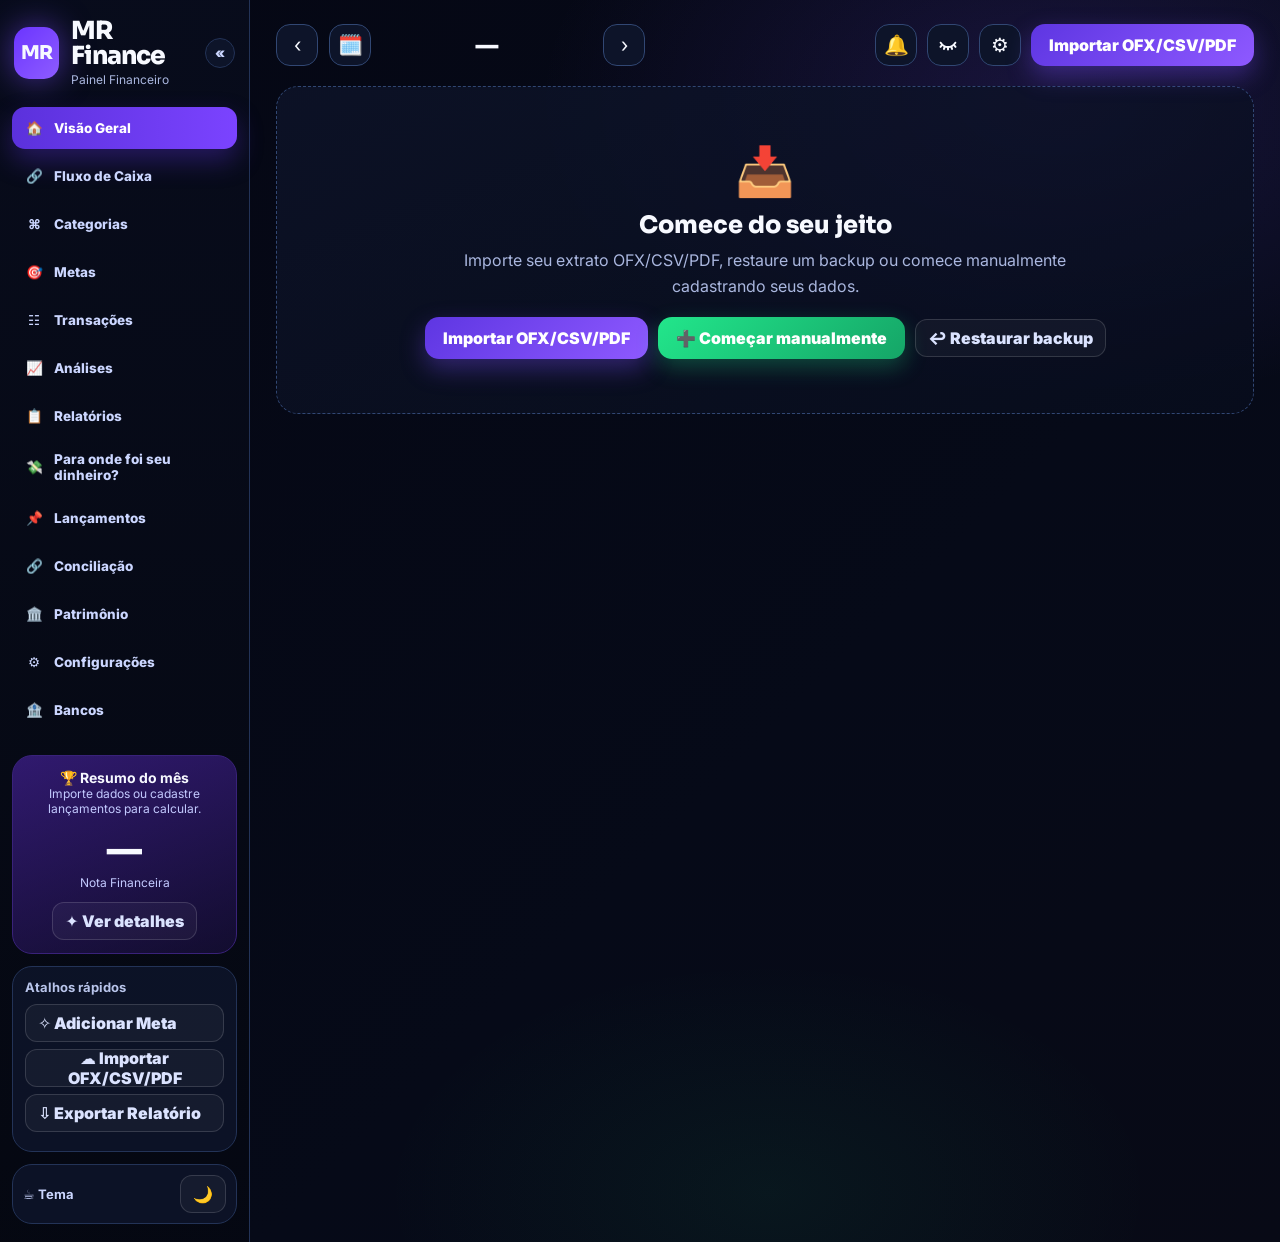
==== commit b1b9fe6b: "Add files via upload" ====
--- a/index.html
+++ b/index.html
@@ -22,7 +22,8 @@
 <style>
 :root{--bg:#050814;--panel:#0c1327;--panel2:#111a34;--panel3:#162140;--line:#233357;--line2:#314773;--txt:#f7f9ff;--dim:#aab7df;--mut:#6f7da4;--green:#22e68b;--red:#ff416d;--purple:#7c4dff;--purple2:#9d6bff;--blue:#2787ff;--orange:#ffb238;--cyan:#20d6d2;--shadow:0 22px 80px rgba(0,0,0,.52);--font:'Inter',system-ui,-apple-system,Segoe UI,sans-serif;--head:'Sora','Inter',sans-serif}
 [data-theme="light"]{--bg:#eef2fb;--panel:#fff;--panel2:#f7f9ff;--panel3:#eef3ff;--line:#d8e1f3;--line2:#c6d3eb;--txt:#10182d;--dim:#52617d;--mut:#8390aa;--shadow:0 18px 50px rgba(30,46,85,.12)}
-*{box-sizing:border-box;margin:0;padding:0}html{scroll-behavior:smooth}body{font-family:var(--font);color:var(--txt);background:radial-gradient(850px 520px at 82% 8%,rgba(124,77,255,.16),transparent 60%),radial-gradient(700px 420px at 60% 96%,rgba(34,230,139,.06),transparent 55%),linear-gradient(135deg,#050714 0%,#060a18 60%,#080a16 100%);overflow-x:hidden}body[data-theme="light"]{background:#eef2fb}button,input,select{font:inherit;color:inherit}button{border:0;background:none;cursor:pointer}.num{font-variant-numeric:tabular-nums}::-webkit-scrollbar{width:10px;height:10px}::-webkit-scrollbar-thumb{background:#26375f;border-radius:99px}.app{display:grid;grid-template-columns:250px minmax(0,1fr);min-height:100vh}.sidebar{position:sticky;top:0;align-self:start;min-height:100vh;padding:18px 12px;border-right:1px solid var(--line);background:linear-gradient(180deg,rgba(8,12,28,.98),rgba(5,8,18,.96));display:flex;flex-direction:column;gap:12px}.brand{display:flex;gap:12px;align-items:center;padding:0 2px 8px}.logo{width:52px;height:52px;border-radius:15px;background:linear-gradient(135deg,#6b35ff,#8e5cff);display:grid;place-items:center;font:800 26px var(--head);box-shadow:0 0 32px rgba(124,77,255,.55)}.brand h1{font:800 25px/1 var(--head);letter-spacing:-.04em}.brand p{font-size:12px;color:var(--dim);margin-top:4px}.nav{display:flex;flex-direction:column;gap:6px}.nav button{height:42px;border-radius:13px;display:flex;align-items:center;gap:10px;padding:0 12px;color:#cbd6ff;font-weight:800;font-size:13.5px;transition:.18s}.nav button.active{background:linear-gradient(90deg,#5b31dc,#7b43ff);color:#fff;box-shadow:0 12px 26px rgba(91,49,220,.35)}.nav button:not(.active):hover{background:rgba(255,255,255,.06);color:#fff}.spacer{flex:1}.score,.quick,.theme{border:1px solid var(--line);border-radius:20px;background:rgba(14,21,43,.82)}.score{padding:13px;text-align:center;background:linear-gradient(160deg,rgba(100,45,220,.45),rgba(31,17,74,.5));border-color:#39227a}.score h3{font-size:14px}.score .big{font:800 40px var(--head);margin:8px 0 0}.score p{font-size:12px;color:#c3caff}.score button,.quick button,.theme button,.mini{height:38px;border:1px solid rgba(255,255,255,.14);border-radius:12px;background:rgba(255,255,255,.04);padding:0 12px;font-weight:900;color:#dbe3ff}.score button{margin-top:12px}.quick{padding:12px}.quick h4{font-size:13px;color:#b8c4ea;margin-bottom:9px}.quick button{width:100%;display:flex;align-items:center;gap:8px;justify-content:flex-start;margin:7px 0}.theme{padding:10px;display:flex;justify-content:space-between;align-items:center}.theme b{font-size:13px;color:#cbd6ff}.main{padding:24px 26px 44px;max-width:1240px;width:100%;margin:0 auto}.top{display:flex;justify-content:space-between;align-items:center;margin-bottom:20px;gap:12px}.month{display:flex;align-items:center;gap:11px}.round,.iconbtn{width:42px;height:42px;border:1px solid var(--line2);border-radius:14px;background:#0d1429;display:grid;place-items:center;font-size:20px}.month h2{font:800 26px var(--head);letter-spacing:-.03em;min-width:210px;text-align:center}.status{display:flex;align-items:center;gap:10px}.updated{height:42px;border:1px solid var(--line2);border-radius:14px;background:#0d1429;padding:0 16px;display:flex;align-items:center;gap:10px;font-weight:800;color:#b9c5ee;font-size:13px}.dotok{width:11px;height:11px;border-radius:50%;background:var(--green);box-shadow:0 0 18px rgba(34,230,139,.7)}.bell{position:relative}.bell sup{position:absolute;right:-6px;top:-8px;background:#794bff;color:white;border-radius:9px;padding:1px 6px;font-size:10px}.primary{height:42px;border-radius:14px;background:linear-gradient(135deg,#5e36e2,#8e59ff);padding:0 18px;font-weight:900;color:white;box-shadow:0 10px 24px rgba(124,77,255,.35)}.page{display:none}.page.active{display:block}.empty{border:1.5px dashed var(--line2);border-radius:22px;background:linear-gradient(160deg,rgba(14,21,43,.78),rgba(8,13,29,.78));padding:54px 24px;text-align:center}.empty .e{font-size:48px;margin-bottom:10px}.empty h2{font:800 24px var(--head);margin-bottom:8px}.empty p{max-width:620px;margin:0 auto 18px;color:var(--dim);line-height:1.6}.kpi-grid{display:grid;grid-template-columns:repeat(5,minmax(0,1fr));gap:12px;margin-bottom:14px}.kpi{border:1px solid var(--line);border-radius:19px;padding:16px 18px;min-height:126px;overflow:hidden;background:linear-gradient(145deg,rgba(17,24,49,.96),rgba(10,16,34,.96));box-shadow:0 10px 34px rgba(0,0,0,.24)}.kpi.green{border-color:rgba(34,230,139,.28);background:radial-gradient(300px 120px at 25% 0%,rgba(34,230,139,.22),transparent 70%),var(--panel)}.kpi.red{border-color:rgba(255,65,109,.28);background:radial-gradient(300px 120px at 25% 0%,rgba(255,65,109,.18),transparent 70%),var(--panel)}.kpi.purple{border-color:rgba(124,77,255,.32);background:radial-gradient(300px 120px at 25% 0%,rgba(124,77,255,.22),transparent 70%),var(--panel)}.kpi.blue{border-color:rgba(39,135,255,.32);background:radial-gradient(300px 120px at 25% 0%,rgba(39,135,255,.20),transparent 70%),var(--panel)}.klabel{display:flex;align-items:center;gap:9px;font-size:12.5px;font-weight:900;color:#dce5ff}.ic{width:28px;height:28px;border-radius:12px;display:grid;place-items:center}.green .ic{background:rgba(34,230,139,.18)}.red .ic{background:rgba(255,65,109,.16)}.purple .ic{background:rgba(124,77,255,.18)}.blue .ic{background:rgba(39,135,255,.18)}.kval{font:800 clamp(20px,2.2vw,29px) var(--head);letter-spacing:-.04em;margin:12px 0 4px;white-space:nowrap}.ksub{font-size:12.5px;color:#9eaada}.bar{height:7px;background:rgba(255,255,255,.09);border-radius:99px;overflow:hidden;margin-top:12px}.bar i{display:block;height:100%;border-radius:99px}.green .bar i{background:var(--green)}.red .bar i{background:var(--red)}.badge{display:inline-flex;margin-top:8px;padding:5px 10px;border-radius:11px;background:rgba(34,230,139,.16);color:var(--green);font-size:12.5px;font-weight:900}.grid{display:grid;gap:14px}.two{grid-template-columns:1.05fr 1.5fr}.three{grid-template-columns:1fr 1fr 1fr}.wide-left{grid-template-columns:1.45fr 1fr}.panel{border:1px solid var(--line);border-radius:20px;background:linear-gradient(160deg,rgba(14,21,43,.94),rgba(8,13,29,.94));box-shadow:0 10px 34px rgba(0,0,0,.23);overflow:hidden}.head{padding:16px 18px 10px;display:flex;justify-content:space-between;align-items:flex-start;gap:12px}.title{font:800 17px var(--head);letter-spacing:-.02em}.subtitle{font-size:12px;color:#93a0c7;margin-top:3px}.actions{padding:0 16px 16px;display:flex;flex-direction:column;gap:10px}.action{display:flex;align-items:center;gap:13px;padding:11px 13px;border:1px solid var(--line2);border-radius:14px;background:#0e1a31;transition:.2s;text-align:left}.action:hover{transform:translateY(-1px);border-color:#406299}.action .aic{width:46px;height:46px;border-radius:14px;display:grid;place-items:center;font-size:24px;flex:0 0 auto}.action.green .aic{background:linear-gradient(135deg,#0dab55,#22e68b)}.action.blue .aic{background:linear-gradient(135deg,#1b59d4,#2790ff)}.action.orange .aic{background:linear-gradient(135deg,#b66a02,#ffb238)}.action.purple .aic{background:linear-gradient(135deg,#6330e2,#9a66ff)}.action b{display:block;font-size:14px}.action span{font-size:12px;color:#9eacd5}.action em{margin-left:auto;font-style:normal;font-size:25px;color:#dbe4ff}.donut-wrap{display:grid;grid-template-columns:230px minmax(0,1fr);gap:12px;align-items:center;padding:8px 18px 18px}.donut{position:relative;width:210px;height:210px}.donut svg{width:100%;height:100%;filter:drop-shadow(0 18px 28px rgba(124,77,255,.22))}.donut-center{position:absolute;inset:0;display:grid;place-content:center;text-align:center}.donut-center span{font-size:18px;color:#aebcff}.donut-center b{font:800 25px var(--head);display:block;margin:2px 0}.donut-center small{font-size:12px;color:#8c99c1}.legend{display:flex;flex-direction:column;background:rgba(8,13,29,.54);border:1px solid rgba(255,255,255,.05);border-radius:17px;padding:12px 14px;gap:8px}.leg{display:grid;grid-template-columns:16px minmax(0,1fr) 44px 88px;align-items:center;gap:8px;font-size:12.5px;border-bottom:1px solid rgba(255,255,255,.055);padding-bottom:7px}.leg:last-child{border-bottom:0;padding-bottom:0}.sq{width:13px;height:13px;border-radius:4px}.leg b{font-weight:900;white-space:nowrap;overflow:hidden;text-overflow:ellipsis}.leg small{text-align:right;color:#c9d2f5;font-weight:800}.leg strong{text-align:right}.best{display:flex;align-items:center;gap:12px;margin:0 auto 16px;padding:11px 12px;border:1px solid var(--line2);border-radius:15px;max-width:max-content;background:#101a33}.charts{padding:0 18px 18px}.chart-svg{width:100%;height:210px;overflow:visible}.axis{stroke:#1c294b;stroke-width:1}.compare{padding:8px 16px 16px;display:flex;flex-direction:column;gap:10px}.comp{display:grid;grid-template-columns:42px minmax(0,1fr) auto;gap:11px;align-items:center;padding:11px;border-radius:16px;background:rgba(255,255,255,.035)}.comp .ci{width:38px;height:38px;border-radius:14px;display:grid;place-items:center;font-size:18px}.comp b{font-size:13px}.comp p{font-size:12px;color:#b1bce1}.comp strong{font-size:13px}.up{color:var(--green)!important}.down{color:var(--red)!important}
+*{box-sizing:border-box;margin:0;padding:0}html{scroll-behavior:smooth}body{font-family:var(--font);color:var(--txt);background:radial-gradient(850px 520px at 82% 8%,rgba(124,77,255,.16),transparent 60%),radial-gradient(700px 420px at 60% 96%,rgba(34,230,139,.06),transparent 55%),linear-gradient(135deg,#050714 0%,#060a18 60%,#080a16 100%);overflow-x:hidden}body[data-theme="light"]{background:#eef2fb}button,input,select{font:inherit;color:inherit}button{border:0;background:none;cursor:pointer}.num{font-variant-numeric:tabular-nums}::-webkit-scrollbar{width:10px;height:10px}::-webkit-scrollbar-thumb{background:#26375f;border-radius:99px}.app{display:grid;grid-template-columns:250px minmax(0,1fr);min-height:100vh}.sidebar{position:sticky;top:0;align-self:start;min-height:100vh;padding:18px 12px;border-right:1px solid var(--line);background:linear-gradient(180deg,rgba(8,12,28,.98),rgba(5,8,18,.96));display:flex;flex-direction:column;gap:12px}.brand{display:flex;gap:12px;align-items:center;padding:0 2px 8px}.logo{width:52px;height:52px;border-radius:15px;background:linear-gradient(135deg,#6b35ff,#8e5cff);display:grid;place-items:center;font:800 26px var(--head);box-shadow:0 0 32px rgba(124,77,255,.55)}.brand h1{font:800 25px/1 var(--head);letter-spacing:-.04em}.brand p{font-size:12px;color:var(--dim);margin-top:4px}.nav{display:flex;flex-direction:column;gap:6px}.nav button{height:42px;border-radius:13px;display:flex;align-items:center;gap:10px;padding:0 12px;color:#cbd6ff;font-weight:800;font-size:13.5px;transition:.18s}.nav button.active{background:linear-gradient(90deg,#5b31dc,#7b43ff);color:#fff;box-shadow:0 12px 26px rgba(91,49,220,.35)}.nav button:not(.active):hover{background:rgba(255,255,255,.06);color:#fff}.spacer{flex:1}.score,.quick,.theme{border:1px solid var(--line);border-radius:20px;background:rgba(14,21,43,.82)}.score{padding:13px;text-align:center;background:linear-gradient(160deg,rgba(100,45,220,.45),rgba(31,17,74,.5));border-color:#39227a}.score h3{font-size:14px}.score .big{font:800 40px var(--head);margin:8px 0 0}.score p{font-size:12px;color:#c3caff}.score button,.quick button,.theme button,.mini{height:38px;border:1px solid rgba(255,255,255,.14);border-radius:12px;background:rgba(255,255,255,.04);padding:0 12px;font-weight:900;color:#dbe3ff}.score button{margin-top:12px}.quick{padding:12px}.quick h4{font-size:13px;color:#b8c4ea;margin-bottom:9px}.quick button{width:100%;display:flex;align-items:center;gap:8px;justify-content:flex-start;margin:7px 0}.theme{padding:10px;display:flex;justify-content:space-between;align-items:center}.theme b{font-size:13px;color:#cbd6ff}.main{padding:24px 26px 44px;max-width:1240px;width:100%;margin:0 auto}
+.main:has(#page-conciliacao.active){max-width:none;padding-left:18px;padding-right:18px}.top{display:flex;justify-content:space-between;align-items:center;margin-bottom:20px;gap:12px}.month{display:flex;align-items:center;gap:11px}.round,.iconbtn{width:42px;height:42px;border:1px solid var(--line2);border-radius:14px;background:#0d1429;display:grid;place-items:center;font-size:20px}.month h2{font:800 26px var(--head);letter-spacing:-.03em;min-width:210px;text-align:center}.status{display:flex;align-items:center;gap:10px}.updated{height:42px;border:1px solid var(--line2);border-radius:14px;background:#0d1429;padding:0 16px;display:flex;align-items:center;gap:10px;font-weight:800;color:#b9c5ee;font-size:13px}.dotok{width:11px;height:11px;border-radius:50%;background:var(--green);box-shadow:0 0 18px rgba(34,230,139,.7)}.bell{position:relative}.bell sup{position:absolute;right:-6px;top:-8px;background:#794bff;color:white;border-radius:9px;padding:1px 6px;font-size:10px}.primary{height:42px;border-radius:14px;background:linear-gradient(135deg,#5e36e2,#8e59ff);padding:0 18px;font-weight:900;color:white;box-shadow:0 10px 24px rgba(124,77,255,.35)}.page{display:none}.page.active{display:block}.empty{border:1.5px dashed var(--line2);border-radius:22px;background:linear-gradient(160deg,rgba(14,21,43,.78),rgba(8,13,29,.78));padding:54px 24px;text-align:center}.empty .e{font-size:48px;margin-bottom:10px}.empty h2{font:800 24px var(--head);margin-bottom:8px}.empty p{max-width:620px;margin:0 auto 18px;color:var(--dim);line-height:1.6}.kpi-grid{display:grid;grid-template-columns:repeat(5,minmax(0,1fr));gap:12px;margin-bottom:14px}.kpi{border:1px solid var(--line);border-radius:19px;padding:16px 18px;min-height:126px;overflow:hidden;background:linear-gradient(145deg,rgba(17,24,49,.96),rgba(10,16,34,.96));box-shadow:0 10px 34px rgba(0,0,0,.24)}.kpi.green{border-color:rgba(34,230,139,.28);background:radial-gradient(300px 120px at 25% 0%,rgba(34,230,139,.22),transparent 70%),var(--panel)}.kpi.red{border-color:rgba(255,65,109,.28);background:radial-gradient(300px 120px at 25% 0%,rgba(255,65,109,.18),transparent 70%),var(--panel)}.kpi.purple{border-color:rgba(124,77,255,.32);background:radial-gradient(300px 120px at 25% 0%,rgba(124,77,255,.22),transparent 70%),var(--panel)}.kpi.blue{border-color:rgba(39,135,255,.32);background:radial-gradient(300px 120px at 25% 0%,rgba(39,135,255,.20),transparent 70%),var(--panel)}.klabel{display:flex;align-items:center;gap:9px;font-size:12.5px;font-weight:900;color:#dce5ff}.ic{width:28px;height:28px;border-radius:12px;display:grid;place-items:center}.green .ic{background:rgba(34,230,139,.18)}.red .ic{background:rgba(255,65,109,.16)}.purple .ic{background:rgba(124,77,255,.18)}.blue .ic{background:rgba(39,135,255,.18)}.kval{font:800 clamp(20px,2.2vw,29px) var(--head);letter-spacing:-.04em;margin:12px 0 4px;white-space:nowrap}.ksub{font-size:12.5px;color:#9eaada}.bar{height:7px;background:rgba(255,255,255,.09);border-radius:99px;overflow:hidden;margin-top:12px}.bar i{display:block;height:100%;border-radius:99px}.green .bar i{background:var(--green)}.red .bar i{background:var(--red)}.badge{display:inline-flex;margin-top:8px;padding:5px 10px;border-radius:11px;background:rgba(34,230,139,.16);color:var(--green);font-size:12.5px;font-weight:900}.grid{display:grid;gap:14px}.two{grid-template-columns:1.05fr 1.5fr}.three{grid-template-columns:1fr 1fr 1fr}.wide-left{grid-template-columns:1.45fr 1fr}.panel{border:1px solid var(--line);border-radius:20px;background:linear-gradient(160deg,rgba(14,21,43,.94),rgba(8,13,29,.94));box-shadow:0 10px 34px rgba(0,0,0,.23);overflow:hidden}.head{padding:16px 18px 10px;display:flex;justify-content:space-between;align-items:flex-start;gap:12px}.title{font:800 17px var(--head);letter-spacing:-.02em}.subtitle{font-size:12px;color:#93a0c7;margin-top:3px}.actions{padding:0 16px 16px;display:flex;flex-direction:column;gap:10px}.action{display:flex;align-items:center;gap:13px;padding:11px 13px;border:1px solid var(--line2);border-radius:14px;background:#0e1a31;transition:.2s;text-align:left}.action:hover{transform:translateY(-1px);border-color:#406299}.action .aic{width:46px;height:46px;border-radius:14px;display:grid;place-items:center;font-size:24px;flex:0 0 auto}.action.green .aic{background:linear-gradient(135deg,#0dab55,#22e68b)}.action.blue .aic{background:linear-gradient(135deg,#1b59d4,#2790ff)}.action.orange .aic{background:linear-gradient(135deg,#b66a02,#ffb238)}.action.purple .aic{background:linear-gradient(135deg,#6330e2,#9a66ff)}.action b{display:block;font-size:14px}.action span{font-size:12px;color:#9eacd5}.action em{margin-left:auto;font-style:normal;font-size:25px;color:#dbe4ff}.donut-wrap{display:grid;grid-template-columns:230px minmax(0,1fr);gap:12px;align-items:center;padding:8px 18px 18px}.donut{position:relative;width:210px;height:210px}.donut svg{width:100%;height:100%;filter:drop-shadow(0 18px 28px rgba(124,77,255,.22))}.donut-center{position:absolute;inset:0;display:grid;place-content:center;text-align:center}.donut-center span{font-size:18px;color:#aebcff}.donut-center b{font:800 25px var(--head);display:block;margin:2px 0}.donut-center small{font-size:12px;color:#8c99c1}.legend{display:flex;flex-direction:column;background:rgba(8,13,29,.54);border:1px solid rgba(255,255,255,.05);border-radius:17px;padding:12px 14px;gap:8px}.leg{display:grid;grid-template-columns:16px minmax(0,1fr) 44px 88px;align-items:center;gap:8px;font-size:12.5px;border-bottom:1px solid rgba(255,255,255,.055);padding-bottom:7px}.leg:last-child{border-bottom:0;padding-bottom:0}.sq{width:13px;height:13px;border-radius:4px}.leg b{font-weight:900;white-space:nowrap;overflow:hidden;text-overflow:ellipsis}.leg small{text-align:right;color:#c9d2f5;font-weight:800}.leg strong{text-align:right}.best{display:flex;align-items:center;gap:12px;margin:0 auto 16px;padding:11px 12px;border:1px solid var(--line2);border-radius:15px;max-width:max-content;background:#101a33}.charts{padding:0 18px 18px}.chart-svg{width:100%;height:210px;overflow:visible}.axis{stroke:#1c294b;stroke-width:1}.compare{padding:8px 16px 16px;display:flex;flex-direction:column;gap:10px}.comp{display:grid;grid-template-columns:42px minmax(0,1fr) auto;gap:11px;align-items:center;padding:11px;border-radius:16px;background:rgba(255,255,255,.035)}.comp .ci{width:38px;height:38px;border-radius:14px;display:grid;place-items:center;font-size:18px}.comp b{font-size:13px}.comp p{font-size:12px;color:#b1bce1}.comp strong{font-size:13px}.up{color:var(--green)!important}.down{color:var(--red)!important}
 /* Comparação 2.0 - impacto real do mês */
 .compare-v2{gap:9px;padding-top:2px}.cmp-summary{border:1px solid var(--line2);border-radius:16px;background:linear-gradient(145deg,rgba(124,77,255,.13),rgba(16,26,51,.96));padding:13px 14px}.cmp-summary small{display:block;color:#9fb0de;font-size:10.5px;font-weight:900;text-transform:uppercase;letter-spacing:.04em}.cmp-summary b{display:block;font:800 17px var(--head);letter-spacing:-.03em;margin-top:4px}.cmp-summary p{font-size:12px;color:#b5c1e7;line-height:1.35;margin-top:4px}.cmp-grid{display:grid;grid-template-columns:1fr;gap:8px}.cmp-card{border:1px solid rgba(255,255,255,.07);border-radius:14px;background:#101a33;padding:11px 12px;display:grid;grid-template-columns:32px minmax(0,1fr) auto;gap:10px;align-items:center}.cmp-card .ci{width:32px;height:32px;border-radius:12px;display:grid;place-items:center;font-size:16px}.cmp-card b{font-size:12.5px;display:block}.cmp-card p{font-size:11.5px;color:#9fb0de;margin-top:2px;white-space:nowrap;overflow:hidden;text-overflow:ellipsis}.cmp-card strong{font-size:13px;font-weight:900;white-space:nowrap;text-align:right}.cmp-footer{border:1px dashed rgba(255,255,255,.12);border-radius:14px;padding:10px 12px;color:#b7c3ea;font-size:12px;line-height:1.35;background:rgba(255,255,255,.025)}.cmp-empty{padding:22px 14px;text-align:center;color:#9fb0de;font-size:12.5px;line-height:1.45}
 @media(max-width:700px){.pulse-row{grid-template-columns:34px minmax(0,1fr)}.pulse-row strong{grid-column:2;text-align:left}.pulse-bar{grid-column:1/3}}
@@ -798,50 +799,6 @@
 <script>try{if(window.pdfjsLib)pdfjsLib.GlobalWorkerOptions.workerSrc='vendor/pdf.worker.min.js'}catch(e){}
 
 
-/* Override final: Compromissos Financeiros mais útil e sempre conectado aos lançamentos */
-function renderCommitmentKpis(data=commitmentKpiData()){
- const safeRows=(data.rows||[]).filter(t=>t&&t.pending&&!t.canceled);
- const sorted=safeRows.slice().sort((a,b)=>(a.date||'').localeCompare(b.date||''));
- const today=new Date(); today.setHours(0,0,0,0);
- const addDays=(d,n)=>{const x=new Date(d);x.setDate(x.getDate()+n);x.setHours(0,0,0,0);return x};
- const dayOf=t=>{const d=new Date((t.date||'')+'T00:00:00');d.setHours(0,0,0,0);return d};
- const inNext=(t,n)=>{const d=dayOf(t);return d>=today&&d<=addDays(today,n)};
- const lateRows=safeRows.filter(t=>dayOf(t)<today);
- const dueToday=safeRows.filter(t=>dayOf(t).getTime()===today.getTime());
- const next7=safeRows.filter(t=>inNext(t,7));
- const next30=safeRows.filter(t=>inNext(t,30));
- const total30=next30.reduce((sum,t)=>sum+(+t.valor||0),0);
- const totalOpen=safeRows.reduce((sum,t)=>sum+(+t.valor||0),0);
- const proj=(data.totalIn||0)-(data.totalOut||0);
- const box=$('#commitKpis');
- if(box)box.innerHTML=`<div class="lanc-kpi"><small>Total a pagar</small><b class="down">${money(data.totalOut||0)}</b><span>${(data.out||[]).length} parcela(s)/conta(s)</span></div><div class="lanc-kpi"><small>Total a receber</small><b class="up">${money(data.totalIn||0)}</b><span>${(data.inc||[]).length} recebimento(s)</span></div><div class="lanc-kpi"><small>Próximos 30 dias</small><b>${money(total30)}</b><span>${next30.length} vencimento(s)</span></div><div class="lanc-kpi"><small>Total parcelado</small><b>${money(data.parcelado||0)}</b><span>Provisão futura</span></div>`;
- const p=$('#commitProjectedText');
- if(p)p.innerHTML=`A pagar: <b class="down">${money(data.totalOut||0)}</b> · A receber: <b class="up">${money(data.totalIn||0)}</b> · Saldo projetado: <b class="${proj>=0?'up':'down'}">${money(proj)}</b>`;
- const set=(id,val)=>{const el=$(id);if(el)el.textContent=val};
- set('#lancTodayCount',safeRows.length);
- set('#lancLateCount',lateRows.length);
- set('#lanc7Count',next7.length);
- set('#lanc30MiniValue',money(total30));
- const badge=$('#commitHealthBadge');
- if(badge){badge.className='commit-health '+(lateRows.length?'bad':next7.length?'warn':'good');badge.textContent=lateRows.length?`${lateRows.length} atrasado(s)`:next7.length?'Atenção 7 dias':'Em dia'}
- const actionTitle=$('#commitActionTitle'),actionText=$('#commitActionText');
- if(actionTitle&&actionText){
-  if(!safeRows.length){actionTitle.textContent='Nenhum compromisso pendente';actionText.textContent='Crie um lançamento para acompanhar pagamentos, recebimentos, parcelas e recorrências.'}
-  else if(lateRows.length){const v=lateRows.reduce((s,t)=>s+(+t.valor||0),0);actionTitle.textContent='Resolver pendências atrasadas';actionText.textContent=`${lateRows.length} compromisso(s) atrasado(s), somando ${money(v)}. Priorize confirmar, editar ou cancelar.`}
-  else if(dueToday.length){const v=dueToday.reduce((s,t)=>s+(+t.valor||0),0);actionTitle.textContent='Conferir vencimentos de hoje';actionText.textContent=`${dueToday.length} compromisso(s) vencem hoje, totalizando ${money(v)}.`}
-  else if(next7.length){const n=next7[0],c=(cats.find(x=>x.id===n.cat)||{}).name||'sem categoria';actionTitle.textContent='Preparar próximos vencimentos';actionText.textContent=`Próximo: ${shortDesc(n.desc||'Compromisso',26)} em ${new Date(n.date+'T00:00:00').toLocaleDateString('pt-BR')} · ${c}.`}
-  else {actionTitle.textContent='Sem pressão nos próximos 7 dias';actionText.textContent=`Existem ${safeRows.length} compromisso(s) em aberto, mas nenhum exige ação imediata.`}
- }
- const next=sorted.find(t=>dayOf(t)>=today)||sorted[0];
- const nextName=$('#commitNextName'),nextDate=$('#commitNextDate'),nextValue=$('#commitNextValue');
- if(next){const c=(cats.find(x=>x.id===next.cat)||{}).name||'sem categoria';if(nextName)nextName.textContent=shortDesc(next.desc||'Compromisso',34);if(nextDate)nextDate.textContent=`${new Date(next.date+'T00:00:00').toLocaleDateString('pt-BR')} · ${c}`;if(nextValue){nextValue.textContent=money(next.valor);nextValue.className=next.tipo==='receita'?'up':'down';}}
- else{if(nextName)nextName.textContent='Nenhum compromisso';if(nextDate)nextDate.textContent='—';if(nextValue){nextValue.textContent=money(0);nextValue.className='';}}
- const pct=totalOpen?Math.min(100,Math.round(total30/totalOpen*100)):0;
- const bar=$('#commitCoverageBar');if(bar)bar.style.width=pct+'%';
- const progT=$('#commitProgressTitle'),prog=$('#commitProgressText');
- if(progT)progT.textContent='Cobertura dos próximos 30 dias';
- if(prog)prog.textContent=safeRows.length?`${money(total30)} de ${money(totalOpen)} estão concentrados nos próximos 30 dias.`:'Sem compromissos provisionados.';
-}
 </script>
 
 <style id="ux-clean-v2">
@@ -969,10 +926,10 @@
   </aside>
   <main class="main">
     <div class="top">
-      <div class="month"><button class="round" id="prev">‹</button><button class="round" id="todayBtn">🗓️</button><h2 id="monthLabel">—</h2><button class="round" id="next">›</button></div>
+      <div class="month"><button class="round" id="prev" aria-label="Mês anterior" title="Mês anterior">‹</button><button class="round" id="todayBtn" aria-label="Ir para o mês atual" title="Mês atual">🗓️</button><h2 id="monthLabel">—</h2><button class="round" id="next" aria-label="Próximo mês" title="Próximo mês">›</button></div>
       <div class="status"><button class="iconbtn bell" id="bell" title="Notificações">🔔<sup id="bellCount" class="hidden">0</sup></button><button class="iconbtn privacy-btn" id="privacyBtn" title="Ativar modo privacidade" aria-label="Ativar modo privacidade" aria-pressed="false"><svg viewBox="0 0 24 24" aria-hidden="true"><path d="M4 9.5c2.1 3.1 4.8 4.7 8 4.7s5.9-1.6 8-4.7"/><path d="M5.4 12.2 3.8 14M8.4 14l-.8 2.3M12 14.2V17M15.6 14l.8 2.3M18.6 12.2l1.6 1.8"/></svg></button><button class="iconbtn" id="gear" title="Configurações">⚙️</button><button class="primary" id="importBtn">Importar OFX/CSV/PDF</button><input type="file" id="ofxFile" class="filepicker-ios" multiple></div>
     </div>
-    <section class="empty" id="emptyState"><div class="e">📥</div><h2>Importe seu extrato OFX/CSV/PDF</h2><p>O painel começa vazio. Ao importar OFX, CSV ou PDF, a MR Finance lê entradas, saídas, saldo real, categorias, recorrências e gráficos sem criar dados de exemplo.</p><div style="display:flex;gap:10px;flex-wrap:wrap;justify-content:center;align-items:center"><button class="primary" id="emptyImport">Importar OFX/CSV/PDF</button><button class="mini" id="emptyRestore">↩ Restaurar backup</button></div></section>
+    <section class="empty" id="emptyState"><div class="e">📥</div><h2>Comece do seu jeito</h2><p>Importe seu extrato OFX/CSV/PDF, restaure um backup ou comece manualmente cadastrando seus dados.</p><div style="display:flex;gap:10px;flex-wrap:wrap;justify-content:center;align-items:center"><button class="primary" id="emptyImport">Importar OFX/CSV/PDF</button><button class="primary" id="emptyManual" style="background:linear-gradient(135deg,#22e68b,#15a567);box-shadow:0 8px 22px rgba(34,230,139,.28)">➕ Começar manualmente</button><button class="mini" id="emptyRestore">↩ Restaurar backup</button></div></section>
 
     <style>
     .cp-grid{display:grid;grid-template-columns:repeat(4,minmax(0,1fr));gap:11px;padding:4px 16px 16px}
@@ -996,7 +953,7 @@
       <div class="grid home-money-grid" style="margin-bottom:14px"><section class="panel"><div class="head"><div><h2 class="title">🤑 De onde veio o dinheiro?</h2><p class="subtitle">Principais fontes de entrada deste mês</p></div></div><div class="donut-wrap"><div class="donut" id="incomeDonut"></div><div class="legend" id="incomeLegend"></div></div><div class="best" id="bestIncome"></div></section><section class="panel"><div class="head"><div><h2 class="title">💸 Para onde foi seu dinheiro?</h2><p class="subtitle">Principais categorias deste mês</p></div></div><div class="donut-wrap"><div class="donut" id="donut"></div><div class="legend" id="legend"></div></div><div class="best" id="bestCat"></div></section></div>
       <section class="smart-grid" id="smartSummary"></section>
       <div class="grid wide-left" style="margin-bottom:14px"><section class="panel"><div class="head"><h2 class="title">🎯 Suas metas</h2><button class="mini" id="addGoalHomeBtn">+ Nova meta</button></div><div class="goals goals-home" id="goalsHome"></div></section><section class="panel"><div class="head"><h2 class="title">♻️ Gastos recorrentes</h2><button class="mini" id="recHomeBtn">Ver todos</button></div><div class="recbox recbox-home" id="recurringHome"></div></section></div>
-      <div class="grid wide-left" style="margin-bottom:14px"><section class="panel"><div class="head"><h2 class="title">💡 Principais destaques de <span id="hlMonth">mês</span></h2></div><div class="highlights" id="highlights"></div></section><section class="panel"><div class="head"><h2 class="title">📈 Evolução do saldo <span style="font-size:13px;color:#b1bce1">(estimado)</span></h2><button class="mini" id="wealthBtn">Ver evolução</button></div><div class="wealth"><h3 id="wealthVal">R$ 0,00</h3><p>Total acumulado até <span id="wealthMonth">—</span></p><svg id="wealthChart" class="chart-svg" viewBox="0 0 380 170"></svg></div></section></div>
+      <div class="grid wide-left" style="margin-bottom:14px"><section class="panel"><div class="head"><h2 class="title">💡 Principais destaques de <span id="hlMonth">mês</span></h2></div><div class="highlights" id="highlights"></div></section><section class="panel"><div class="head"><h2 class="title">📈 Evolução do saldo <span class="hint" title="Saldo acumulado a partir do saldo inicial/importado e dos lançamentos confirmados. Não é previsão de futuro." style="font-size:12px;color:#9fb0de;cursor:help">ⓘ acumulado</span></h2><button class="mini" id="wealthBtn">Ver evolução</button></div><div class="wealth"><h3 id="wealthVal">R$ 0,00</h3><p>Total acumulado até <span id="wealthMonth">—</span></p><svg id="wealthChart" class="chart-svg" viewBox="0 0 380 170"></svg></div></section></div>
     </section>
 
     <section class="page" id="page-fluxo"><h2 class="page-title">🔗 Fluxo de Caixa</h2>
@@ -1035,8 +992,8 @@
 <div class="gl-body"><div class="gl-left"><div class="gl-list" id="goals"><div class="mr-skel"></div><div class="mr-skel"></div><div class="mr-skel"></div></div><div class="catm-foot" id="glCount"></div></div>
 <aside class="gl-side"><div class="catm-card" id="glDonut"></div><div class="catm-card" id="glAchievements"></div><div class="catm-card gl-tips"><div class="catm-det-head"><h3>💡 Dicas para alcançar suas metas</h3></div><div class="gl-tip-list"><p>📅 Faça aportes recorrentes — constância vale mais que valor.</p><p>🔍 Revise suas metas mensalmente e ajuste o que for preciso.</p><p>⏳ Defina prazos realistas para não desanimar no caminho.</p><p>🔒 Evite saques do valor já reservado para a meta.</p></div></div></aside></div></section></section>
     <section class="page" id="page-transacoes"><h2 class="page-title">☷ Transações importadas</h2><section class="panel"><div class="head"><div><h2 class="title">Conferir importação e ajustar categorias</h2><p class="subtitle">Clique no lápis para alterar uma categoria.</p></div><button class="primary" id="importBtn2">Importar OFX/CSV/PDF</button></div><div class="filters"><input class="search" id="search" placeholder="Buscar transação..."><select class="select" id="type"><option value="">Todos</option><option value="receita">Entradas</option><option value="despesa">Saídas</option></select><select class="select" id="catFilter"><option value="">Todas categorias</option></select><select class="select" id="periodF"><option value="mes">Este mês</option><option value="3m">Últimos 3 meses</option><option value="ano">Este ano</option><option value="tudo">Tudo</option></select><select class="select" id="entityF"><option value="">Pessoas e empresas</option><option value="pessoa">👤 Pessoas</option><option value="empresa">🏢 Empresas</option></select></div><div class="dsum" id="txStats" style="padding:0 18px 12px"></div><div class="txlist" id="transactions"></div></section></section>
-    <section class="page" id="page-analises"><h2 class="page-title">📈 Análises</h2><div class="grid two"><section class="panel"><div class="head chart-head-clean"><div class="chart-head-title"><h2 class="title">📊 Evolução mensal</h2><p class="subtitle">Entradas, saídas e resultado.</p></div><select class="select evoSelect"><option value="mensal">Mensal</option><option value="semanal">Semanal</option><option value="quinzenal">Quinzenal</option><option value="diaria">Diária</option></select><select class="select yearSelect"></select></div><div class="charts"><svg id="evolutionFull" class="chart-svg" viewBox="0 0 380 220"></svg></div></section><section class="panel"><div class="head chart-head-clean"><div class="chart-head-title"><h2 class="title">🛡️ Orçamento do mês</h2><p class="subtitle">Quanto do limite recomendado já foi usado.</p></div></div><div class="charts"><svg id="dailyFull" class="chart-svg" viewBox="0 0 380 220"></svg></div><div class="pace-advice" id="dailyAdvice"></div></section></div><section class="panel" style="margin-top:14px"><div class="head"><div><h2 class="title">💡 Recomendações</h2><p class="subtitle">Ações rápidas com base no mês atual.</p></div></div><div class="actions" id="actions"></div></section><section class="panel" style="margin-top:14px"><div class="head"><div><h2 class="title">💡 Insights e alertas</h2><p class="subtitle">Análise automática dos seus dados de todos os meses importados.</p></div></div><div class="insights" id="insights"></div></section></section>
-    <section class="page" id="page-relatorios"><h2 class="page-title">📋 Relatórios</h2><section class="panel" style="margin-bottom:14px"><div class="head"><div><h2 class="title">Relatórios financeiros</h2><p class="subtitle">Abra relatórios em tela grande para visualizar melhor os dados.</p></div><div class="dre-actions"><select class="select" id="dreYear"></select><button class="mini" id="exportDreCsv">Exportar DRE CSV</button></div></div><div class="report-options"><button class="report-card" id="openDreFull"><span class="aic">📄</span><div><b>DRE - Demonstrativo de Resultado</b><span>Receitas, despesas e resultado por mês. Abre em visualização grande.</span></div><em>›</em></button></div><div id="dreBox" class="dre-hidden-render"></div></section><section class="panel"><div class="head"><h2 class="title">Exportações e backup</h2></div><div class="actions"><button class="action blue" id="exportJson"><span class="aic">⇩</span><div><b>Exportar backup completo</b><span>Transações, saldos, categorias e metas em JSON.</span></div><em>›</em></button><button class="action green" id="exportCsv"><span class="aic">📄</span><div><b>Exportar transações em CSV</b><span>Arquivo para Excel/Google Sheets.</span></div><em>›</em></button><button class="action purple" id="importBackup"><span class="aic">☁</span><div><b>Importar backup</b><span>Restaurar dados salvos anteriormente.</span></div><em>›</em></button><input type="file" id="backupFile" accept="application/json" hidden></div></section></section>
+    <section class="page" id="page-analises"><h2 class="page-title">📈 Análises</h2><div class="grid two"><section class="panel"><div class="head chart-head-clean"><div class="chart-head-title"><h2 class="title">📊 Evolução mensal</h2><p class="subtitle">Entradas, saídas e resultado.</p></div><select class="select evoSelect"><option value="mensal">Mensal</option><option value="semanal">Semanal</option><option value="quinzenal">Quinzenal</option><option value="diaria">Diária</option></select><select class="select yearSelect"></select></div><div class="charts"><svg id="evolutionFull" class="chart-svg" viewBox="0 0 380 220"></svg></div></section><section class="panel"><div class="head chart-head-clean"><div class="chart-head-title"><h2 class="title">🛡️ Orçamento do mês</h2><p class="subtitle">Quanto do limite recomendado já foi usado.</p></div></div><div class="charts"><svg id="dailyFull" class="chart-svg" viewBox="0 0 380 220"></svg></div><div class="pace-advice" id="dailyAdvice"></div></section></div><section class="panel" style="margin-top:14px"><div class="head"><div><h2 class="title">💡 Insights e recomendações</h2><p class="subtitle">Ações rápidas e análise automática dos seus dados.</p></div></div><div class="an-sub">⚡ Ações recomendadas</div><div class="actions" id="actions"></div><div class="an-sub" style="margin-top:18px">🔎 Análise automática</div><div class="insights" id="insights"></div></section></section>
+    <section class="page" id="page-relatorios"><h2 class="page-title">📋 Relatórios</h2><section class="panel" style="margin-bottom:14px"><div class="head"><div><h2 class="title">Relatórios financeiros</h2><p class="subtitle">Abra relatórios em tela grande para visualizar melhor os dados.</p></div><div class="dre-actions"><select class="select" id="dreYear"></select><button class="mini" id="exportDreCsv">Exportar DRE CSV</button></div></div><div class="report-options"><button class="report-card" id="openDreFull"><span class="aic">📄</span><div><b>DRE - Demonstrativo de Resultado</b><span>Receitas, despesas e resultado por mês. Abre em visualização grande.</span></div><em>›</em></button><button class="report-card" id="openRepAnual"><span class="aic">📅</span><div><b>Resumo anual</b><span>Entradas, saídas e resultado mês a mês do ano selecionado.</span></div><em>›</em></button><button class="report-card" id="openRepCat"><span class="aic">🏷️</span><div><b>Gastos por categoria</b><span>Ranking de quanto cada categoria consumiu no ano.</span></div><em>›</em></button></div><div id="dreBox" class="dre-hidden-render"></div></section><section class="panel"><div class="head"><h2 class="title">Exportações e backup</h2></div><div class="actions"><button class="action blue" id="exportJson"><span class="aic">⇩</span><div><b>Exportar backup completo</b><span>Transações, saldos, categorias e metas em JSON.</span></div><em>›</em></button><button class="action green" id="exportCsv"><span class="aic">📄</span><div><b>Exportar transações em CSV</b><span>Arquivo para Excel/Google Sheets.</span></div><em>›</em></button><button class="action purple" id="importBackup"><span class="aic">☁</span><div><b>Importar backup</b><span>Restaurar dados salvos anteriormente.</span></div><em>›</em></button><input type="file" id="backupFile" accept="application/json" hidden></div></section></section>
     <section class="page" id="page-destino"><h2 class="page-title">💸 Para onde foi seu dinheiro?</h2><p class="subtitle" style="margin:-8px 0 16px">Todas as saídas do mês, detalhadas por categoria e por quem recebeu. Clique numa categoria para ver cada transação e alterar a categoria individualmente. Use a busca para filtrar.</p><input class="search" id="destSearch" placeholder="Buscar nome ou categoria..." autocomplete="off" style="margin:0 0 14px;max-width:380px"><div id="destinoBox"></div><h2 class="page-title" style="margin-top:24px">🤑 De onde veio o dinheiro?</h2><p class="subtitle" style="margin:-8px 0 16px">Todas as entradas do mês, detalhadas por categoria e por origem. Clique numa categoria para ver cada transação e alterar a categoria individualmente.</p><div id="origemBox"></div></section>
 <section class="page" id="page-lancamentos"><h2 class="page-title">📌 Lançamentos</h2><p class="subtitle lanc-page-subtitle">Centro de gestão de contas previstas, parcelas, recorrências e compromissos futuros. O valor só entra no caixa real depois da confirmação.</p><div class="lanc-hero lanc-decision-hero">
   <section class="lanc-decision-panel">
@@ -1140,33 +1097,7 @@
 .nf-empty{text-align:center;color:#22e68b;font-weight:800;padding:28px 12px;font-size:13px;line-height:1.5}
 </style>
 <div class="modal" id="notifModal"><div class="dialog nf-dialog"><div class="dh"><h3>🔔 Notificações</h3><button class="iconbtn close" data-close="notifModal">✕</button></div><div class="nf-tabs" id="notifTabs"></div><div class="db" id="notifList"></div></div></div>
-<style>
-.fx-dialog{width:min(580px,100%)}
-.fx-hd{display:flex;align-items:center;gap:12px;padding:14px;border-radius:14px;border:1px solid var(--line2);border-left-width:3px;background:#101a33;margin-bottom:4px}
-.fx-hd .fx-ic{flex:0 0 auto;width:40px;height:40px;border-radius:11px;display:grid;place-items:center;font-size:20px;background:#0d1429}
-.fx-hd .fx-sum{font-size:13.5px;font-weight:700;line-height:1.45}
-.fx-prio{flex:0 0 auto;font-size:10px;font-weight:900;padding:5px 9px;border-radius:9px;white-space:nowrap;align-self:flex-start}
-.fxp-red{background:rgba(255,65,109,.16);color:#ff7a9b}.fxp-yellow{background:rgba(255,178,56,.16);color:#ffc874}.fxp-blue{background:rgba(124,77,255,.18);color:#b08cff}
-.fx-red{border-left-color:#ff416d}.fx-yellow{border-left-color:#ffb238}.fx-green{border-left-color:#22e68b}.fx-blue{border-left-color:#7c4dff}
-.fx-sec{margin-top:15px}
-.fx-sec>h4{font-size:11px;font-weight:900;text-transform:uppercase;letter-spacing:.04em;color:#9fb0de;margin:0 0 7px}
-.fx-p{font-size:13px;color:#cdd6f3;line-height:1.55;margin:0}
-.fx-data{display:flex;flex-direction:column;gap:6px}
-.fx-data>div{display:flex;justify-content:space-between;gap:10px;font-size:12.5px;padding:9px 12px;border:1px solid var(--line);border-radius:10px;background:#0e1730}
-.fx-data>div span{color:#9fb0de}
-.fx-cmp{display:grid;grid-template-columns:1fr 1fr 1fr;gap:8px}
-.fx-cmp>div{text-align:center;padding:10px 8px;border:1px solid var(--line);border-radius:11px;background:#0e1730}
-.fx-cmp>div span{display:block;font-size:10px;color:#9fb0de;margin-bottom:4px;text-transform:uppercase;letter-spacing:.03em}
-.fx-cmp>div b{font:800 14px var(--head)}
-.fx-spark{width:100%;height:auto;background:#0e1730;border:1px solid var(--line);border-radius:12px;padding:8px 6px}
-.fx-sug{margin:0;padding-left:18px;font-size:13px;color:#cdd6f3;line-height:1.65}
-.fx-actions{display:flex;flex-wrap:wrap;gap:8px;margin-top:18px}
-.fx-act{flex:1 1 auto;padding:9px 12px;border-radius:11px;border:1px solid var(--line2);background:#101a33;color:#cbd6ff;font:800 12px var(--head);cursor:pointer;transition:.15s;white-space:nowrap}
-.fx-act:hover{border-color:#7b43ff;background:rgba(124,77,255,.18);color:#fff}
-#flowKPIs .comp,#flowDiagnosis .insight,#insights .insight{cursor:pointer}
-#flowKPIs .comp:hover,#flowDiagnosis .insight:hover,#insights .insight:hover{border-color:#406299}
-</style>
-<div class="modal" id="fxModal"><div class="dialog fx-dialog"><div class="dh"><h3 id="fxTitle">Detalhe</h3><button class="iconbtn close" data-close="fxModal">✕</button></div><div class="db" id="fxBody"></div></div></div>
+
 <style>
 .imp-sum{display:flex;flex-direction:column;gap:8px}
 .imp-sum-row{display:flex;align-items:center;gap:11px;padding:11px 13px;border:1px solid var(--line2);border-left-width:3px;border-radius:12px;background:#101a33}
@@ -1336,6 +1267,19 @@
 function months(){const by={};state.tx.forEach(t=>{if(!t||!t.date||t.interno||t.pending)return;const k=t.date.slice(0,7);by[k]=by[k]||{in:0,out:0,net:0};if(t.tipo==='receita')by[k].in+=t.valor;else by[k].out+=t.valor;by[k].net=by[k].in-by[k].out});return Object.keys(by).sort().map(k=>({k,...by[k]}))}
 function emptyHTML(txt){return `<div class="card-empty">${txt}</div>`}
 function shortDesc(s,max=44){s=(s==null?'':''+s).replace(/\s+/g,' ').trim(); return s.length>max?s.slice(0,max-1)+'…':s}
+/* QA 2026-06-20: expõe helpers puros para os blocos pós-IIFE (corrige "emptyHTML is not defined"
+   em renderLancamentosQA quando lancGroupedList ainda não foi definido na carga inicial). */
+try{window.emptyHTML=window.emptyHTML||emptyHTML;window.shortDesc=window.shortDesc||shortDesc;}catch(_){}
+// === Detalhamento avançado (modais): registra payload por card e devolve o atributo data-detail ===
+function det(k,payload){(window.__MR_DET=window.__MR_DET||{})[k]=payload;return ` data-detail="${k}"`;}
+function detMonLabel(k){return new Date(k+'-01T00:00:00').toLocaleDateString('pt-BR',{month:'short'}).replace('.','')}
+function detSeriesOut(n=6){return months().slice(-n).map(m=>({label:detMonLabel(m.k),val:m.out,tone:'down'}))}
+function detSeriesIn(n=6){return months().slice(-n).map(m=>({label:detMonLabel(m.k),val:m.in,tone:'up'}))}
+function detSeriesNet(n=6){return months().slice(-n).map(m=>({label:detMonLabel(m.k),val:m.net,tone:m.net>=0?'up':'down'}))}
+function detAvg(field,n=6){const ms=months().slice(-n);return ms.length?ms.reduce((s,m)=>s+(m[field]||0),0)/ms.length:0}
+function detCatSeries(catId,n=6){return months().slice(-n).map(m=>({label:detMonLabel(m.k),val:state.tx.filter(t=>t&&!t.pending&&!t.interno&&t.cat===catId&&t.tipo==='despesa'&&t.date&&t.date.slice(0,7)===m.k).reduce((s,t)=>s+t.valor,0),tone:'down'}))}
+function detTxOf(list){return list.slice().sort((a,b)=>(b.date||'').localeCompare(a.date||'')||b.valor-a.valor).map(t=>({date:t.date?new Date(t.date+'T00:00:00').toLocaleDateString('pt-BR'):'—',desc:shortDesc(t.desc||t.memo||'Lançamento',40),cat:(cats.find(c=>c.id===t.cat)||{}).name||'—',valor:t.valor,tipo:t.tipo}))}
+function detPrevKey(){return new Date(view.getFullYear(),view.getMonth()-1,1).toISOString().slice(0,7)}
 const STOP=new Set(['de','da','do','dos','das','e']);
 function titleName(s){return (s||'').toLowerCase().split(' ').map((w,i)=>STOP.has(w)&&i>0?w:w.charAt(0).toUpperCase()+w.slice(1)).join(' ').replace(/\bS A\b/g,'S.A.').trim()}
 // Pix/CPF mascarado: ***.822.487-** | CNPJ: 25.021.356/0001-32 (o bullet real e U+2022)
@@ -1385,12 +1329,16 @@
 // fechamento do OFX (state.balances[mes]) como âncora quando existir. Base da "Evolução do saldo".
 function balanceMonths(){const set=new Set();state.tx.forEach(t=>{if(t&&t.date&&!t.pending&&!t.interno)set.add(t.date.slice(0,7))});Object.keys(state.balances||{}).forEach(mk=>{if(/^\d{4}-\d{2}$/.test(mk))set.add(mk)});return[...set].sort();}
 function runningBalance(k=monthKey()){const all=balanceMonths();if(!all.length){const v=state.balances&&state.balances[k];return Number.isFinite(Number(v))?Number(v):balance(k);}let run=getInitialBalance(all[0]);for(const mk of all){if(mk>k)break;const ofx=state.balances&&state.balances[mk];if(Number.isFinite(Number(ofx)))run=Number(ofx);else run+=agg(mk).net;}return run;}
+// Modo manual: usuário escolheu usar o sistema sem importar OFX/CSV/PDF nem restaurar backup.
+let manualMode=false;try{manualMode=localStorage.getItem('mr_manual_mode')==='1';}catch(_e){}
+function setManualMode(v){manualMode=!!v;try{localStorage.setItem('mr_manual_mode',v?'1':'0');}catch(_e){}}
 function hasData(){return state.tx.length>0 || Object.keys(state.balances).length>0}
+function canUse(){return hasData()||manualMode}
 function render(){applyCategorySettings();document.body.dataset.theme=state.theme;document.documentElement.dataset.theme=state.theme;document.body.classList.toggle('privacy-on',!!state.privacy);$('#themeBtn').textContent=state.theme==='light'?'☀️':'🌙';if($('#privacyBtn')){$('#privacyBtn').classList.toggle('active',!!state.privacy);$('#privacyBtn').setAttribute('aria-pressed',String(!!state.privacy));$('#privacyBtn').title=state.privacy?'Desativar modo privacidade':'Ativar modo privacidade';$('#privacyBtn').setAttribute('aria-label',$('#privacyBtn').title)}
- const data=hasData(); $('#emptyState').classList.toggle('hidden',data); $$('.page').forEach(p=>{p.classList.toggle('hidden',!data);if(!data)p.classList.toggle('active',p.id==='page-visao')}); if(!data){$$('#nav button[data-page], .botnav button[data-page]').forEach(b=>b.classList.toggle('active',b.dataset.page==='visao'));updateScore();renderNotifs();renderPatrimonio();applyPrivacyMask();return;}
+ const data=hasData()||manualMode; $('#emptyState').classList.toggle('hidden',data); $$('.page').forEach(p=>{p.classList.toggle('hidden',!data);if(!data)p.classList.toggle('active',p.id==='page-visao')}); if(!data){$$('#nav button[data-page], .botnav button[data-page]').forEach(b=>b.classList.toggle('active',b.dataset.page==='visao'));updateScore();renderNotifs();renderPatrimonio();applyPrivacyMask();return;}
  const k=monthKey(),a=agg(k),pd=new Date(view);pd.setMonth(pd.getMonth()-1);const p=agg(monthKey(pd)); const pct=a.in?Math.round(a.net/a.in*100):0; const total=a.in||a.out||1;
  $('#monthLabel').textContent=monthName(view,{month:'long',year:'numeric'}); $('#hlMonth').textContent=monthName(view,{month:'long'}); $('#wealthMonth').textContent=monthName(view,{month:'long',year:'numeric'});
- $('#inVal').textContent=money(a.in); $('#outVal').textContent=money(a.out); $('#netVal').textContent=money(a.net); $('#netVal').className='kval num '+(a.net>=0?'up':'down'); $('#savePct').textContent=pct+'% de poupança'; $('#inPct').textContent=Math.round(a.in/total*100)+'% do total'; $('#outPct').textContent=(a.in?Math.round(a.out/a.in*100):0)+'% do total'; $('#inBar').style.width=Math.min(100,a.in/total*100)+'%'; $('#outBar').style.width=Math.min(100,a.in?a.out/a.in*100:0)+'%'; $('#balVal').textContent=money(runningBalance(k)); $('#balSub').textContent='Saldo estimado do mês (mesmo cálculo da Evolução do saldo)';
+ $('#inVal').textContent=money(a.in); $('#outVal').textContent=money(a.out); $('#netVal').textContent=money(a.net); $('#netVal').className='kval num '+(a.net>=0?'up':'down'); $('#savePct').textContent=pct+'% de poupança'; $('#inPct').textContent=Math.round(a.in/total*100)+'% do total'; $('#outPct').textContent=(a.in?Math.round(a.out/a.in*100):0)+'% do total'; $('#inBar').style.width=Math.min(100,a.in/total*100)+'%'; $('#outBar').style.width=Math.min(100,a.in?a.out/a.in*100:0)+'%'; $('#balVal').textContent=money(runningBalance(k)); $('#balSub').textContent='Saldo acumulado do mês (saldo inicial/importado + lançamentos)';
  try{fillCats()}catch(_e){console.error('[render]',_e)}try{fillYears()}catch(_e){console.error('[render]',_e)}const P=pg=>{const el=document.getElementById('page-'+pg);return !el||el.classList.contains('active')};
  if(P('visao')){try{renderSmartSummary(a,p)}catch(_e){console.error('[render]',_e)}try{renderIncomeDonut('incomeDonut','incomeLegend','bestIncome',a)}catch(_e){console.error('[renderIncomeDonut]',_e)}try{renderDonut('donut','legend','bestCat',a)}catch(_e){console.error('[render]',_e)}try{renderHighlights(a,p)}catch(_e){console.error('[render]',_e)}try{renderWealth()}catch(_e){console.error('[render]',_e)}try{renderContasResumo()}catch(_e){console.error('[render]',_e)}}
  if(P('analises')){try{renderActions(a)}catch(_e){console.error('[render]',_e)}try{renderEvolution('evolutionFull')}catch(_e){console.error('[render]',_e)}try{renderDaily('dailyFull')}catch(_e){console.error('[render]',_e)}try{renderInsights(a,p)}catch(_e){console.error('[render]',_e)}}
@@ -1446,7 +1394,7 @@
 function renderGoals(){
  const gs=state.goals;
  glAutoConclude();
- if($('#goalsHome')){$('#goalsHome').innerHTML=gs.length?gs.slice(0,3).map(g=>goalCard(g,false)).join(''):emptyHTML('Nenhuma meta cadastrada. Clique em “Nova meta”.');
+ if($('#goalsHome')){$('#goalsHome').innerHTML=gs.length?gs.slice(0,3).map(g=>goalCard(g,false)).join(''):'<div class="card-empty">Nenhuma meta cadastrada ainda.</div>';
   $$('#goalsHome [data-delgoal]').forEach(b=>b.onclick=e=>{e.stopPropagation();state.goals=state.goals.filter(g=>g.id!==b.dataset.delgoal);save();render();toast('Meta removida')});
   $$('#goalsHome [data-goal]').forEach(el=>el.onclick=()=>{const g=state.goals.find(x=>x.id===el.dataset.goal);if(g)openGoal(g,true)});}
  const box=$('#goals');if(!box)return;
@@ -1543,20 +1491,71 @@
  };
 }
 function recurringRows(){const by={};state.tx.filter(t=>t.tipo==='despesa'&&!t.interno&&!t.pending).forEach(t=>{const k=recurringKey(t);by[k]=by[k]||{name:t.desc,v:0,m:new Set(),cat:t.cat,n:0,last:t.date};by[k].v+=t.valor;by[k].m.add(t.date.slice(0,7));by[k].n++;if(t.date>=by[k].last){by[k].last=t.date;by[k].name=t.desc;by[k].cat=t.cat}});return Object.values(by).filter(r=>r.m.size>=2||r.n>=3).map(r=>({...r,avg:r.v/Math.max(1,r.m.size)})).sort((a,b)=>b.avg-a.avg).slice(0,6)}
-function recHTML(rows,home=false){const max=Math.max(1,...rows.map(r=>r.avg));return rows.length?rows.map((r,i)=>{const total=r.v!=null?r.v:r.avg;const ms=r.m.size;return `<div class="rec"><span>${esc((cats.find(c=>c.id===r.cat)||cats.at(-1)).icon)}</span><div><b title="${esc(r.name)}">${esc(shortDesc(r.name,home?32:54))}</b><small>${r.n}x em ${ms} ${ms>1?'meses':'mês'} · total ${money(total)}</small><div class="rbar"><i style="--c:${colors[i%colors.length]};--w:${Math.max(8,r.avg/max*100)}%"></i></div></div><strong title="média por mês">${money(r.avg)}/mês</strong></div>`}).join(''):emptyHTML('Importe mais meses para detectar recorrências.')}
+function recHTML(rows,home=false){const max=Math.max(1,...rows.map(r=>r.avg));return rows.length?rows.map((r,i)=>{const total=r.v!=null?r.v:r.avg;const ms=r.m.size;return `<div class="rec"><span>${esc((cats.find(c=>c.id===r.cat)||cats.at(-1)).icon)}</span><div><b title="${esc(r.name)}">${esc(shortDesc(r.name,home?32:54))}</b><small>${r.n}x em ${ms} ${ms>1?'meses':'mês'} · total ${money(total)}</small><div class="rbar"><i style="--c:${colors[i%colors.length]};--w:${Math.max(8,r.avg/max*100)}%"></i></div></div><strong title="média por mês">${money(r.avg)}/mês</strong></div>`}).join(''):(home?'<div class="card-empty">Sem recorrências detectadas ainda.<br><button class="mini" data-cta="import" style="margin-top:10px">☁ Importar extrato</button></div>':emptyHTML('Importe mais meses para detectar recorrências.'))}
 function renderRecurring(){const rows=recurringRows();const recBox=$('#recurring');if(recBox)recBox.innerHTML=recHTML(rows,false);if($('#recurringHome'))$('#recurringHome').innerHTML=recHTML(rows.slice(0,5),true)}
-function renderHighlights(a,p){const out=mtx().filter(t=>t.tipo==='despesa'&&!t.interno),top=out.slice().sort((x,y)=>y.valor-x.valor)[0],small=out.filter(t=>t.valor<20),econ=Math.max(0,p.out-a.out),dias=new Date(view.getFullYear(),view.getMonth()+1,0).getDate();$('#highlights').innerHTML=`<div class="hl"><div class="hico">📈</div><small>Você economizou</small><b>${money(econ)}</b><p>em relação a ${monthName(new Date(view.getFullYear(),view.getMonth()-1,1),{month:'long'})}</p></div><div class="hl"><div class="hico">👥</div><small>Maior gasto</small><b title="${top?esc(top.desc):''}">${top?esc(shortDesc(top.desc,32)):'—'}</b><p>${top?money(top.valor):'Sem gastos'} ${a.out&&top?'('+Math.round(top.valor/a.out*100)+'%)':''}</p></div><div class="hl"><div class="hico">🛒</div><small>${small.length} compras pequenas</small><b>&lt; R$ 20</b><p>Total: ${money(small.reduce((s,t)=>s+t.valor,0))}</p></div><div class="hl"><div class="hico">↗️</div><small>Média diária</small><b>${money(a.out/dias)}</b><p>em ${dias} dias</p></div>`}
+function renderHighlights(a,p){
+ const out=mtx().filter(t=>t.tipo==='despesa'&&!t.interno);
+ const top=out.slice().sort((x,y)=>y.valor-x.valor)[0];
+ const small=out.filter(t=>t.valor<20),smallTot=small.reduce((s,t)=>s+t.valor,0);
+ const econ=Math.max(0,p.out-a.out),dias=new Date(view.getFullYear(),view.getMonth()+1,0).getDate();
+ const prevName=monthName(new Date(view.getFullYear(),view.getMonth()-1,1),{month:'long'});
+ const curName=monthName(view,{month:'long',year:'numeric'});
+ const avgOut=detAvg('out',6),topCat=top?(cats.find(c=>c.id===top.cat)||cats.at(-1)):null;
+ const aEcon=det('hl:economia',{icon:'📈',title:'Você economizou',tone:econ>0?'up':'',value:money(econ),importance:econ>0?'média':'baixa',
+  how:`Saídas de ${curName} (${money(a.out)}) menos as de ${prevName} (${money(p.out)}). Se o mês atual gastou menos, a diferença vira economia (mínimo zero).`,
+  source:'Saídas confirmadas/importadas (exclui transferências internas e pendentes) do mês atual e do anterior.',period:`${prevName} → ${curName}`,
+  compare:[{label:'Saídas mês atual',val:money(a.out),tone:'down'},{label:'Saídas '+prevName,val:money(p.out),tone:'down'},{label:'Média 6 meses',val:money(avgOut)}],
+  series:detSeriesOut(6),impact:econ>0?`Liberou ${money(econ)} frente ao mês anterior.`:`As saídas ${a.out>p.out?'subiram':'ficaram estáveis'} frente a ${prevName}.`,
+  insights:[a.out>avgOut?`Acima da média de 6 meses (${money(avgOut)}).`:`Abaixo da média de 6 meses (${money(avgOut)}).`],
+  suggestions:['Direcione a economia para uma meta ou reserva.','Repita os cortes que funcionaram neste mês.']});
+ const aTop=det('hl:maiorgasto',{icon:'👥',title:'Maior gasto do mês',tone:'down',value:top?money(top.valor):'—',importance:top&&a.out&&top.valor/a.out>=.3?'alta':'média',
+  how:`Maior saída individual de ${curName}${top?`: ${esc(top.desc)}`:''}. Percentual = valor ÷ total de saídas do mês.`,
+  source:'Lançamentos/transações de despesa do mês selecionado.',period:curName,
+  compare:top?[{label:'Categoria',val:topCat?topCat.name:'—'},{label:'Data',val:top.date?new Date(top.date+'T00:00:00').toLocaleDateString('pt-BR'):'—'},{label:'% das saídas',val:(a.out?Math.round(top.valor/a.out*100):0)+'%'}]:[],
+  series:topCat?detCatSeries(topCat.id,6):[],txs:top?detTxOf([top]):[],
+  impact:top&&a.out?`Representa ${Math.round(top.valor/a.out*100)}% de tudo que saiu no mês.`:'Sem gastos no período.',
+  insights:topCat?[`Categoria ${topCat.name} no histórico ao lado.`]:[],
+  suggestions:['Verifique se foi um gasto pontual ou recorrente.','Se recorrente, avalie renegociar ou substituir.']});
+ const aSmall=det('hl:pequenas',{icon:'🛒',title:'Compras pequenas (< R$ 20)',tone:'',value:money(smallTot),importance:small.length>=10?'média':'baixa',
+  how:`Soma de todas as saídas individuais abaixo de R$ 20 em ${curName}. Foram ${small.length} compra(s).`,
+  source:'Despesas do mês com valor < R$ 20.',period:curName,
+  compare:[{label:'Qtd. compras',val:String(small.length)},{label:'Total',val:money(smallTot),tone:'down'},{label:'Ticket médio',val:money(small.length?smallTot/small.length:0)}],
+  txs:detTxOf(small),impact:`Pequenos valores somaram ${money(smallTot)} — costumam passar despercebidos.`,
+  insights:[small.length>=10?'Volume alto de microgastos; juntos pesam no orçamento.':'Volume controlado de microgastos.'],
+  suggestions:['Agrupe pequenas compras para enxergar o total.','Defina um teto semanal para gastos por impulso.']});
+ const aMed=det('hl:mediadiaria',{icon:'↗️',title:'Média diária de gastos',tone:'',value:money(a.out/dias),importance:'baixa',
+  how:`Total de saídas do mês (${money(a.out)}) dividido por ${dias} dias do mês.`,
+  source:'Saídas do mês selecionado ÷ nº de dias do mês.',period:curName,
+  compare:[{label:'Total de saídas',val:money(a.out),tone:'down'},{label:'Dias no mês',val:String(dias)},{label:'Média/dia',val:money(a.out/dias)}],
+  series:detSeriesOut(6),impact:`No ritmo atual, projeta ${money(a.out/dias*30)} a cada 30 dias.`,
+  suggestions:['Compare a média com a do mês anterior.','Estabeleça um teto diário e acompanhe.']});
+ $('#highlights').innerHTML=`<div class="hl"${aEcon}><div class="hico">📈</div><small>Você economizou</small><b>${money(econ)}</b><p>em relação a ${prevName}</p></div><div class="hl"${aTop}><div class="hico">👥</div><small>Maior gasto</small><b title="${top?esc(top.desc):''}">${top?esc(shortDesc(top.desc,32)):'—'}</b><p>${top?money(top.valor):'Sem gastos'} ${a.out&&top?'('+Math.round(top.valor/a.out*100)+'%)':''}</p></div><div class="hl"${aSmall}><div class="hico">🛒</div><small>${small.length} compras pequenas</small><b>&lt; R$ 20</b><p>Total: ${money(smallTot)}</p></div><div class="hl"${aMed}><div class="hico">↗️</div><small>Média diária</small><b>${money(a.out/dias)}</b><p>em ${dias} dias</p></div>`;
+}
 function invested(k=monthKey()){let v=0;state.tx.forEach(t=>{if(!t||!t.date||!t.interno||t.pending||t.date.slice(0,7)>k)return;v+=t.tipo==='despesa'?t.valor:-t.valor});return Math.max(0,v)}
 function renderWealth(){const ms=months().slice(-6);let vals=ms.map(m=>runningBalance(m.k));if(!vals.length)vals=[0];const max=Math.max(1,...vals),pts=vals.map((v,i)=>[25+i*(330/(vals.length-1||1)),135-v/max*105]);const line=pts.map((p,i)=>(i?'L':'M')+p[0]+' '+p[1]).join(' ');const inv=invested();const wk=monthKey();$('#wealthVal').textContent=money(runningBalance(wk));const wp=$('#wealthMonth')&&$('#wealthMonth').parentElement;if(wp)wp.innerHTML=`Total acumulado até <span id="wealthMonth">${monthName(view,{month:'long',year:'numeric'})}</span>`+(inv>0?` · ${money(inv)} na reserva`:'');$('#wealthChart').innerHTML=`<defs><linearGradient id="wg" y1="0" y2="1"><stop stop-color="#22e68b" stop-opacity=".55"/><stop offset="1" stop-color="#22e68b" stop-opacity="0"/></linearGradient></defs><path d="${line} L ${pts.at(-1)[0]} 145 L 25 145 Z" fill="url(#wg)"/><path d="${line}" fill="none" stroke="#22e68b" stroke-width="3"/>${pts.map((p,i)=>{const lab=ms[i]?new Date(ms[i].k+'-01T00:00:00').toLocaleDateString('pt-BR',{month:'short',year:'2-digit'}).replace('.',''):'';return `<circle cx="${p[0]}" cy="${p[1]}" r="4" fill="#22e68b"/><circle cx="${p[0]}" cy="${p[1]}" r="11" fill="transparent" style="cursor:pointer"><title>${lab?lab+': ':''}${money(vals[i])}</title></circle>`}).join('')}`}
+let txSel=new Set();
+/* Etapa 8: barra de ação em massa (recategorizar selecionadas) */
+function renderTxBulkBar(){
+ const stats=$('#txStats');if(!stats||!stats.parentNode)return;
+ let bar=document.getElementById('txBulkBar');
+ if(!bar){bar=document.createElement('div');bar.id='txBulkBar';bar.className='tx-bulk';stats.parentNode.insertBefore(bar,stats.nextSibling);}
+ const n=txSel.size;
+ if(!n){bar.style.display='none';bar.innerHTML='';return;}
+ bar.style.display='flex';
+ bar.innerHTML=`<b>${n} selecionada(s)</b><select id="txBulkCat" class="select" aria-label="Nova categoria">${cats.filter(c=>!c.interno).map(c=>`<option value="${c.id}">${esc(c.icon)} ${esc(c.name)}</option>`).join('')}</select><button class="primary" id="txBulkApply">Recategorizar</button><button class="mini" id="txBulkClear">Limpar seleção</button>`;
+ const ap=document.getElementById('txBulkApply');if(ap)ap.onclick=()=>{const cat=document.getElementById('txBulkCat').value,c=cats.find(x=>x.id===cat);let cnt=0;state.tx.forEach(t=>{if(t&&txSel.has(t.id)){t.cat=cat;t.interno=!!(c&&c.interno);cnt++;}});save();txSel.clear();render();toast(cnt+' transação(ões) recategorizada(s)');};
+ const cl=document.getElementById('txBulkClear');if(cl)cl.onclick=()=>{txSel.clear();$$('#transactions [data-txsel]').forEach(cb=>cb.checked=false);renderTxBulkBar();};
+}
 function renderTransactions(){const vy=view.getFullYear(),vm=view.getMonth();let base;
  if(period==='3m'){const st=new Date(vy,vm-2,1);const sk=st.getFullYear()+'-'+String(st.getMonth()+1).padStart(2,'0'),ek=monthKey();base=state.tx.filter(t=>{const m=t.date.slice(0,7);return m>=sk&&m<=ek&&!t.pending});}
  else if(period==='ano'){base=state.tx.filter(t=>t.date.slice(0,4)===String(vy)&&!t.pending);}
  else if(period==='tudo'){base=state.tx.filter(t=>!t.pending);}
  else{base=mtx();}
  const list=base.filter(t=>(!type||t.tipo===type)&&(!catFilter||t.cat===catFilter)&&(!entityF||entityKind(t)===entityF)&&(!search||norm(t.desc+' '+t.memo).includes(norm(search)))).sort((a,b)=>b.date.localeCompare(a.date)||b.valor-a.valor);
+ {const _vis=new Set(list.map(t=>t.id));[...txSel].forEach(id=>{if(!_vis.has(id))txSel.delete(id)});}
  const inn=list.filter(t=>t.tipo==='receita').reduce((s,t)=>s+t.valor,0),out=list.filter(t=>t.tipo==='despesa'&&!t.interno).reduce((s,t)=>s+t.valor,0);
  if($('#txStats'))$('#txStats').innerHTML=`<span class="dchip">${list.length} transação(ões)</span><span class="dchip" style="color:var(--green)">↑ ${money(inn)}</span><span class="dchip" style="color:var(--red)">↓ ${money(out)}</span>`;
- $('#transactions').innerHTML=list.length?(list.length>800?`<div class="card-empty" style="margin-bottom:8px">Exibindo as 800 transações mais recentes de ${list.length}. Use os filtros ou o seletor de mês para refinar.</div>`:'')+list.slice(0,800).map(t=>{const c=cats.find(c=>c.id===t.cat)||cats.at(-1);return `<div class="tx"><div class="txi">${esc(c.icon)}</div><div><b title="${esc(t.desc)}">${esc(shortDesc(t.desc,70))}${t.patr?' <span class="d-tag" style="background:rgba(124,77,255,.18);color:#b08cff">PATRIMÔNIO</span>':''}</b><p>${new Date(t.date+'T00:00:00').toLocaleDateString('pt-BR')} · ${esc(c.name)}</p></div><strong class="${t.tipo==='receita'?'up':'down'}">${t.tipo==='receita'?'+':'-'}${money(t.valor)}</strong><button data-edit="${t.id}">✎</button></div>`}).join(''):emptyHTML('Nenhuma transação encontrada.');$$('[data-edit]').forEach(b=>b.onclick=()=>openTx(b.dataset.edit));}
+ $('#transactions').innerHTML=list.length?(list.length>800?`<div class="card-empty" style="margin-bottom:8px">Exibindo as 800 transações mais recentes de ${list.length}. Use os filtros ou o seletor de mês para refinar.</div>`:'')+list.slice(0,800).map(t=>{const c=cats.find(c=>c.id===t.cat)||cats.at(-1);return `<div class="tx"><div class="txi">${esc(c.icon)}</div><div><b title="${esc(t.desc)}">${esc(shortDesc(t.desc,70))}${t.patr?' <span class="d-tag" style="background:rgba(124,77,255,.18);color:#b08cff">PATRIMÔNIO</span>':''}</b><p>${new Date(t.date+'T00:00:00').toLocaleDateString('pt-BR')} · ${esc(c.name)}</p></div><strong class="${t.tipo==='receita'?'up':'down'}">${t.tipo==='receita'?'+':'-'}${money(t.valor)}</strong><div class="tx-actcell"><input type="checkbox" class="tx-check" data-txsel="${t.id}" ${txSel.has(t.id)?'checked':''} title="Selecionar para ação em massa"><button data-edit="${t.id}">✎</button></div></div>`}).join(''):emptyHTML('Nenhuma transação encontrada.');$$('[data-edit]').forEach(b=>b.onclick=()=>openTx(b.dataset.edit));$$('#transactions [data-txsel]').forEach(cb=>cb.onclick=e=>{e.stopPropagation();if(cb.checked)txSel.add(cb.dataset.txsel);else txSel.delete(cb.dataset.txsel);renderTxBulkBar();});renderTxBulkBar();}
 
 function dayNumber(t){return Math.max(1,Math.min(31,+String(t.date||'').slice(8,10)||1))}
 function startBalanceForView(){return getInitialBalance(monthKey(),cashAccountKey())}
@@ -1592,10 +1591,10 @@
 function fillAddCats(){const tipo=$('#addTipo')?$('#addTipo').value:'despesa';if(!$('#addCat'))return;$('#addCat').innerHTML=cats.filter(c=>!c.interno&&!c.inactive&&(!c.type||c.type===tipo)).map(c=>`<option value="${c.id}">${esc(c.icon)} ${esc(c.name)}</option>`).join('')}
 function openAdd(){if(!$('#addModal'))return;applyCategorySettings();$('#addForm').reset();$('#addTipo').value='despesa';fillAddCats();$('#addInstallments').value='1';$('#addDate').value=new Date().toISOString().slice(0,10);$('#addModal').classList.add('open')}
 // Chave de conteúdo de uma parcela manual: identifica a MESMA parcela mesmo que o id (uid) seja recriado.
-function txContentKey(t){return ['m',t.tipo,t.cat,t.date,Math.round((+t.valor||0)*100),t.installmentIndex||1,t.installmentTotal||1,(t.originalDesc||t.desc||t.memo||'')].join('|')}
+function txContentKey(t){return ['m',t.tipo,t.cat,t.date,Math.round((+t.valor||0)*100),t.installmentIndex||1,t.installmentTotal||1,(t.originalDesc||t.desc||t.memo||''),(t.dup?('dup:'+t.id):'')].join('|')}
 // Limpeza única: remove parcelas manuais duplicadas (mesma chave de conteúdo) já gravadas.
 function dedupeTx(){let seen=new Set(),removed=0;state.tx=(state.tx||[]).filter(t=>{if(!t)return false;if(!t.manual)return true;const k=txContentKey(t);if(seen.has(k)){removed++;return false}seen.add(k);return true});if(removed){save()}return removed}
-function addLancamento(){if(addLancamento._busy)return;addLancamento._busy=true;setTimeout(()=>{addLancamento._busy=false},600);const tipo=$('#addTipo').value,cat=cats.find(c=>c.id===$('#addCat').value)||cats.at(-1);const desc=($('#addDesc').value||'').trim()||'Lançamento manual';const total=Math.abs(+$('#addVal').value||0);const date=$('#addDate').value;let n=Math.max(1,Math.floor(+($('#addInstallments')&&$('#addInstallments').value||1)||1));const repeat=!!($('#addRepeat')&&$('#addRepeat').checked);const juros=Math.max(0,+($('#addInterest')&&$('#addInterest').value||0)||0);const saldoRest=+($('#addDebtBalance')&&$('#addDebtBalance').value||0)||0;const note=($('#addNote')&&$('#addNote').value||'').trim();const account=($('#addAccount')&&$('#addAccount').value||'').trim();if(!date||!total){toast('Preencha valor total e primeiro vencimento.');addLancamento._busy=false;return}if(repeat&&n<12)n=12;const seriesId=(n>1||repeat)?'series:'+uid():'';const parcela=+(total/n).toFixed(2);let restante=total;const created=[];for(let i=1;i<=n;i++){let valor=i===n?+(restante).toFixed(2):parcela;restante=+(restante-valor).toFixed(2);created.push({id:'man:'+uid(),date:addMonthsISO(date,i-1),tipo,valor,memo:desc,desc:repeat?desc:`${desc} (${i}/${n})`,cat:cat.id,interno:!!cat.interno,manual:true,pending:true,seriesId,installmentIndex:i,installmentTotal:n,originalDesc:desc,originalTotal:total,interestRate:juros,debtBalance:saldoRest||total,note,recurring:repeat,status:'pendente',account})}const _seen=new Set(state.tx.filter(t=>t&&t.manual).map(txContentKey));const _fresh=created.filter(t=>{const k=txContentKey(t);if(_seen.has(k))return false;_seen.add(k);return true});state.tx.push(..._fresh);save();$('#addModal').classList.remove('open');showPage('lancamentos');render();toast((repeat?'Recorrência':'Lançamento')+' criado: '+created.length+' parcela(s) provisionada(s).')}
+function addLancamento(){if(addLancamento._busy)return;addLancamento._busy=true;setTimeout(()=>{addLancamento._busy=false},600);const tipo=$('#addTipo').value,cat=cats.find(c=>c.id===$('#addCat').value)||cats.at(-1);const desc=($('#addDesc').value||'').trim()||'Lançamento manual';const total=Math.abs(+$('#addVal').value||0);const date=$('#addDate').value;let n=Math.max(1,Math.floor(+($('#addInstallments')&&$('#addInstallments').value||1)||1));const repeat=!!($('#addRepeat')&&$('#addRepeat').checked);const juros=Math.max(0,+($('#addInterest')&&$('#addInterest').value||0)||0);const saldoRest=+($('#addDebtBalance')&&$('#addDebtBalance').value||0)||0;const note=($('#addNote')&&$('#addNote').value||'').trim();const account=($('#addAccount')&&$('#addAccount').value||'').trim();if(!date||!total){toast('Preencha valor total e primeiro vencimento.');addLancamento._busy=false;return}if(repeat&&n<12)n=12;const seriesId=(n>1||repeat)?'series:'+uid():'';const parcela=+(total/n).toFixed(2);let restante=total;const created=[];for(let i=1;i<=n;i++){let valor=i===n?+(restante).toFixed(2):parcela;restante=+(restante-valor).toFixed(2);created.push({id:'man:'+uid(),date:addMonthsISO(date,i-1),tipo,valor,memo:desc,desc:repeat?desc:`${desc} (${i}/${n})`,cat:cat.id,interno:!!cat.interno,manual:true,pending:true,seriesId,installmentIndex:i,installmentTotal:n,originalDesc:desc,originalTotal:total,interestRate:juros,debtBalance:saldoRest||total,note,recurring:repeat,status:'pendente',account})}const _existing=new Set(state.tx.filter(t=>t&&t.manual).map(txContentKey));const _hasDup=created.some(t=>_existing.has(txContentKey(t)));let _addAll=true;if(_hasDup){if(confirm('Já existe um lançamento idêntico (mesma descrição, valor, data e categoria). Deseja adicionar mesmo assim?')){created.forEach(t=>{t.dup=1})}else{_addAll=false}}let _fresh;if(_addAll){_fresh=created.slice()}else{const _seen=new Set(_existing);_fresh=created.filter(t=>{const k=txContentKey(t);if(_seen.has(k))return false;_seen.add(k);return true})}if(_fresh.length){state.tx.push(..._fresh);save()}$('#addModal').classList.remove('open');showPage('lancamentos');render();toast(_fresh.length?((repeat?'Recorrência':'Lançamento')+' criado: '+_fresh.length+' parcela(s) provisionada(s).'):'Lançamento idêntico já existe — nada adicionado.')}
 function lancRow(t,pend){const c=cats.find(x=>x.id===t.cat)||cats.at(-1);const d=new Date(t.date+'T00:00:00').toLocaleDateString('pt-BR');const st=commitmentStatus(t);const parcela=t.installmentTotal>1?` · Parcela ${t.installmentIndex||1}/${t.installmentTotal}`:(t.recurring?' · Recorrente':'');const debt=t.installmentTotal>1?debtProgressHTML(t):'';const note=t.note?` · ${esc(shortDesc(t.note,28))}`:'';const act=pend?`<div class="lanc-actions"><button class="mini conf" data-conf="${t.id}">${t.tipo==='receita'?'✓ Recebi':'✓ Paguei'}</button><button class="mini alt" data-editdue="${t.id}">Data</button><button class="mini alt" data-editval="${t.id}">Valor</button><button class="mini warn" data-cancelparc="${t.id}">Cancelar</button></div>`:`<div class="lanc-actions"><button class="mini undo" data-undo="${t.id}" title="Voltar para pendente">↩ Reabrir</button></div>`;return `<div class="conta installment${pend?'':' done'}"><div class="d-ic">${esc(c.icon)}</div><div style="min-width:0"><b title="${esc(t.originalDesc||t.desc)}">${esc(shortDesc(t.originalDesc||t.desc,38))}<span class="due-badge ${st.cls}">${st.emoji} ${st.label}</span></b><small>${d} · ${esc(c.name)}${parcela}${note}${pend?'':' · '+(t.tipo==='receita'?'recebido':'pago')}</small>${debt}</div><strong class="${t.tipo==='receita'?'up':'down'}">${money(t.valor)}</strong>${act}<button class="iconbtn delc" data-delc="${t.id}" title="Excluir">✕</button></div>`}
 function debtProgressHTML(t){const total=+t.installmentTotal||1,idx=+t.installmentIndex||1;const paid=state.tx.filter(x=>x.seriesId&&x.seriesId===t.seriesId&&!x.pending&&!x.canceled).length;const pct=Math.round(paid/total*100);const remaining=Math.max(0,(+t.originalTotal||0)-state.tx.filter(x=>x.seriesId&&x.seriesId===t.seriesId&&!x.pending&&!x.canceled).reduce((s,x)=>s+(+x.valor||0),0));return `<div class="debt-progress" title="${pct}% quitado · saldo estimado ${money(remaining)}"><i style="width:${pct}%"></i></div>`}
 function doneBlock(id,label,rows){if(!rows.length)return '';const tot=rows.reduce((s,t)=>s+t.valor,0);const op=openBlocks.has(id)?' open':'';return `<details class="catblock done-block"${op} id="${id}"><summary><b class="cbtitle" style="font-size:14px;flex:1">${label} (${rows.length})</b><strong style="font:800 15px var(--head)">${money(tot)}</strong></summary><div class="detail">${rows.map(t=>lancRow(t,false)).join('')}</div></details>`}
@@ -1984,24 +1983,66 @@
  const recG={atraso:[],hoje:[],prox:[]};
  recs.forEach(t=>{const d=daysUntil(t.date);if(d<0)recG.atraso.push(t);else if(d===0)recG.hoje.push(t);else recG.prox.push(t)});
  const a=agg(k), ins=[];
+ const pn=monthName(view,{month:'long',year:'numeric'});
+ const prevName=monthName(new Date(view.getFullYear(),view.getMonth()-1,1),{month:'long'});
+ const pp=agg(detPrevKey());
+ // 1) Contas vencidas
  const vTot=sum(payG.vencida);
- if(vTot>0)ins.push({color:'red',icon:'⛔',title:'Contas vencidas',sub:'Você tem '+money(vTot)+' em '+payG.vencida.length+' conta(s) vencida(s).',nav:'lancamentos'});
+ if(vTot>0)ins.push({color:'red',icon:'⛔',title:'Contas vencidas',sub:'Você tem '+money(vTot)+' em '+payG.vencida.length+' conta(s) vencida(s).',nav:'lancamentos',imp:'alta',value:money(vTot),cat:'Contas a pagar',period:pn,source:'Lançamentos pendentes com vencimento anterior a hoje.',how:'Soma dos lançamentos a pagar pendentes cuja data já passou ('+payG.vencida.length+' conta(s)).',impact:'Contas vencidas podem gerar juros e multas.',rec:'Quite ou renegocie as contas vencidas o quanto antes.'});
+ // 2) Fatura do cartão
  const isCard=c=>/cart[aã]o|fatura/.test(((c&&c.name)||'').toLowerCase());
  const cardTot=mtx(k).filter(t=>t.tipo==='despesa'&&!t.interno&&isCard(catById(t.cat))).reduce((s,t)=>s+t.valor,0)+pays.filter(t=>isCard(catById(t.cat))).reduce((s,t)=>s+t.valor,0);
- if(cardTot>0&&a.out>0)ins.push({color:'blue',icon:'💳',title:'Fatura do cartão',sub:'Representa '+Math.round(cardTot/a.out*100)+'% das saídas do mês ('+money(cardTot)+').',nav:'destino'});
- if(a.in>0){const comp=a.out+sum(pays);ins.push({color:comp/a.in>0.9?'red':'blue',icon:'📊',title:'Comprometimento da renda',sub:'Você já comprometeu '+Math.round(comp/a.in*100)+'% das entradas com despesas.',nav:'analises'});}
+ if(cardTot>0&&a.out>0)ins.push({color:cardTot/a.out>0.4?'yellow':'blue',icon:'💳',title:'Fatura do cartão',sub:'Representa '+Math.round(cardTot/a.out*100)+'% das saídas do mês ('+money(cardTot)+').',nav:'transacoes',imp:cardTot/a.out>0.4?'média':'baixa',value:money(cardTot),cat:'Cartão / Fatura',period:pn,source:'Despesas do mês em categorias de cartão/fatura (realizadas + pendentes).',how:'Soma das despesas de categorias "cartão/fatura" ÷ total de saídas do mês ('+money(a.out)+').',impact:'O cartão concentra '+Math.round(cardTot/a.out*100)+'% das suas saídas.',rec:'Revise os lançamentos do cartão e identifique cortes.'});
+ // 3) Comprometimento da renda
+ if(a.in>0){const comp=a.out+sum(pays);ins.push({color:comp/a.in>0.9?'red':comp/a.in>0.7?'yellow':'blue',icon:'📊',title:'Comprometimento da renda',sub:'Você já comprometeu '+Math.round(comp/a.in*100)+'% das entradas com despesas.',nav:'analises',imp:comp/a.in>0.9?'alta':comp/a.in>0.7?'média':'baixa',value:Math.round(comp/a.in*100)+'%',cat:'Renda x Despesa',period:pn,source:'Saídas realizadas + contas a pagar pendentes ÷ entradas do mês.',how:'('+money(a.out)+' realizado + '+money(sum(pays))+' pendente) ÷ entradas ('+money(a.in)+').',impact:comp/a.in>0.9?'Quase toda a renda está comprometida — risco de aperto.':'Há folga entre renda e despesas.',rec:comp/a.in>0.9?'Reduza despesas variáveis para abrir folga.':'Mantenha o comprometimento abaixo de 70%.'});}
+ // 4) Recorrências/parcelas a confirmar
  const pendRec=pend.filter(t=>t.installmentTotal>1||t.recurring);
- if(pendRec.length)ins.push({color:'yellow',icon:'♻️',title:'Recorrências a confirmar',sub:'Existem '+pendRec.length+' recorrência(s)/parcela(s) ainda não confirmada(s).',nav:'lancamentos'});
+ if(pendRec.length)ins.push({color:'yellow',icon:'♻️',title:'Recorrências a confirmar',sub:'Existem '+pendRec.length+' recorrência(s)/parcela(s) ainda não confirmada(s).',nav:'lancamentos',imp:'média',value:money(sum(pendRec)),cat:'Parcelas / Recorrências',period:pn,source:'Lançamentos pendentes marcados como parcela ou recorrência.',how:'Contagem de lançamentos pendentes com parcela (>1) ou recorrência.',impact:'Recorrências não confirmadas distorcem o saldo projetado.',rec:'Confirme os pagamentos/recebimentos ao realizá-los.'});
+ // 5) Saldo cobre 7 dias
  const need7=sum(payG.vencida)+sum(payG.hoje)+sum(payG.d7);
- if(need7>0){const sal=runningBalance(k),ok=sal>=need7;ins.push({color:ok?'green':'red',icon:ok?'✅':'⚠️',title:ok?'Saldo cobre os próximos 7 dias':'Saldo pode não cobrir 7 dias',sub:ok?'Seu saldo ('+money(sal)+') cobre as contas dos próximos 7 dias ('+money(need7)+').':'As contas dos próximos 7 dias somam '+money(need7)+' e seu saldo é '+money(sal)+'.',nav:'fluxo'});}
+ if(need7>0){const sal=runningBalance(k),ok=sal>=need7;ins.push({color:ok?'green':'red',icon:ok?'✅':'⚠️',title:ok?'Saldo cobre os próximos 7 dias':'Saldo pode não cobrir 7 dias',sub:ok?'Seu saldo ('+money(sal)+') cobre as contas dos próximos 7 dias ('+money(need7)+').':'As contas dos próximos 7 dias somam '+money(need7)+' e seu saldo é '+money(sal)+'.',nav:'fluxo',imp:ok?'baixa':'alta',value:money(need7),cat:'Caixa de curto prazo',period:'Próximos 7 dias',source:'Saldo acumulado vs contas a pagar vencidas/hoje/7 dias.',how:'Saldo atual ('+money(sal)+') comparado às contas dos próximos 7 dias ('+money(need7)+').',impact:ok?'O caixa cobre o curto prazo.':'O caixa pode não cobrir as contas da semana.',rec:ok?'Mantenha a folga de caixa.':'Antecipe recebíveis ou adie pagamentos não essenciais.'});}
+ // 6) Maior gasto do mês (categoria)
  const cr=categoryRows();
- if(cr.length)ins.push({color:'blue',icon:'🏷️',title:'Maior gasto do mês',sub:'A categoria que mais consumiu foi '+cr[0].c.name+' ('+money(cr[0].v)+').',nav:'destino'});
- if(a.in>0){const pct=Math.round(a.net/a.in*100);ins.push({color:pct>=0?'green':'red',icon:pct>=0?'🐷':'📉',title:pct>=0?'Você está economizando':'Mês no vermelho',sub:pct>=0?'Você está economizando '+pct+'% da sua renda este mês.':'Suas saídas superaram as entradas em '+Math.abs(pct)+'%.',nav:'analises'});}
- const recur=recurringRows().map(r=>({color:'blue',icon:'♻️',title:r.name,sub:r.n+'x · média '+money(r.avg)+'/mês',nav:'fluxo'}));
- return {payG,recG,ins,recur,counts:{pay:pays.length,rec:recs.length,ins:ins.length,recur:recur.length,urgent:payG.vencida.length+payG.hoje.length+recG.atraso.length}};
-}
-function nfTx(t,color){const c=catById(t.cat),s=commitmentStatus(t),d=new Date(t.date+'T00:00:00').toLocaleDateString('pt-BR');return '<button class="nf-card nf-'+color+'" data-nav="lancamentos"><span class="nf-ic">'+esc(c.icon)+'</span><div class="nf-body"><b>'+esc(shortDesc(t.originalDesc||t.desc,40))+'</b><small>'+s.emoji+' '+s.label+' · '+(t.tipo==='receita'?'receber':'vence')+' '+d+'</small></div><strong class="nf-val '+(t.tipo==='receita'?'up':'down')+'">'+money(t.valor)+'</strong></button>';}
-function nfIns(it){return '<button class="nf-card nf-'+it.color+'" data-nav="'+esc(it.nav||'visao')+'"><span class="nf-ic">'+esc(it.icon)+'</span><div class="nf-body"><b>'+esc(it.title)+'</b><small>'+esc(it.sub)+'</small></div><span class="nf-arrow">›</span></button>';}
+ if(cr.length)ins.push({color:'blue',icon:'🏷️',title:'Maior gasto do mês',sub:'A categoria que mais consumiu foi '+cr[0].c.name+' ('+money(cr[0].v)+').',nav:'categorias',imp:'baixa',value:money(cr[0].v),cat:cr[0].c.name,period:pn,source:'Despesas do mês agrupadas por categoria.',how:'Categoria com maior soma de despesas no mês ('+(a.out?Math.round(cr[0].v/a.out*100):0)+'% das saídas).',impact:'Categoria com maior peso no orçamento.',rec:'Defina um limite mensal para esta categoria.'});
+ // 7) Economizando / vermelho
+ if(a.in>0){const pct=Math.round(a.net/a.in*100);ins.push({color:pct>=0?'green':'red',icon:pct>=0?'🐷':'📉',title:pct>=0?'Você está economizando':'Mês no vermelho',sub:pct>=0?'Você está economizando '+pct+'% da sua renda este mês.':'Suas saídas superaram as entradas em '+Math.abs(pct)+'%.',nav:pct>=0?'metas':'analises',imp:pct>=0?'baixa':'alta',value:pct+'%',cat:'Resultado do mês',period:pn,source:'Entradas e saídas confirmadas do mês.',how:'Resultado ('+money(a.net)+') ÷ entradas ('+money(a.in)+').',impact:pct>=0?'Sobra disponível para metas/reserva.':'Resultado negativo consome reservas.',rec:pct>=0?'Direcione a sobra para uma meta.':'Corte despesas para reverter o resultado.'});}
+ // 8) NOVO: Maior entrada do mês
+ const maxIn=mtx(k).filter(t=>t.tipo==='receita'&&!t.interno).sort((x,y)=>y.valor-x.valor)[0];
+ if(maxIn)ins.push({color:'green',icon:'💰',title:'Maior entrada do mês',sub:shortDesc(maxIn.desc,32)+' · '+money(maxIn.valor),nav:'transacoes',imp:'baixa',value:money(maxIn.valor),cat:(catById(maxIn.cat)||{}).name||'—',period:pn,source:'Receitas confirmadas/importadas do mês.',how:'Maior entrada individual de '+pn+(a.in?' ('+Math.round(maxIn.valor/a.in*100)+'% das entradas).':'.'),impact:'Principal fonte de entrada do mês.',rec:'Confirme se a renda é estável ou pontual.'});
+ // 9) NOVO: Receita vs mês anterior
+ if(pp.in>0){const dv=Math.round((a.in-pp.in)/pp.in*100);if(Math.abs(dv)>=5)ins.push({color:dv>=0?'green':'red',icon:dv>=0?'📈':'📉',title:dv>=0?'Receita subiu '+dv+'%':'Receita caiu '+Math.abs(dv)+'%',sub:'Entradas: '+money(a.in)+' vs '+prevName+' ('+money(pp.in)+').',nav:'analises',imp:dv>=0?'baixa':'média',value:(dv>=0?'+':'')+dv+'%',cat:'Receitas',period:prevName+' → '+pn,source:'Entradas do mês atual e do anterior.',how:'(entradas atuais − anteriores) ÷ entradas anteriores.',impact:dv>=0?'Crescimento de renda.':'Queda de renda exige atenção aos gastos.',rec:dv>=0?'Aproveite para aumentar aportes.':'Reduza despesas variáveis neste mês.'});}
+ // 10) NOVO: Excesso de parcelas futuras
+ const futParc=state.tx.filter(t=>t&&t.pending&&!t.canceled&&t.installmentTotal>1&&daysUntil(t.date)>0);
+ if(futParc.length>=3)ins.push({color:'yellow',icon:'💳',title:'Parcelas futuras provisionadas',sub:futParc.length+' parcela(s) somando '+money(sum(futParc))+'.',nav:'lancamentos',imp:'média',value:money(sum(futParc)),cat:'Parcelamentos',period:'Próximos meses',source:'Lançamentos parcelados pendentes com vencimento futuro.',how:'Soma das parcelas pendentes (parcela > 1) com data futura.',impact:'Parcelamentos comprometem os próximos meses.',rec:'Evite novos parcelamentos até reduzir os atuais.'});
+ // 11) NOVO: Meta próxima da conclusão
+ if(Array.isArray(state.goals)){const near=state.goals.filter(g=>g&&!g.paused&&!g.doneAt&&(+g.target>0)&&(+g.saved||0)/(+g.target)>=0.8&&(+g.saved||0)<(+g.target));if(near.length){const g=near[0];const pctG=Math.round((+g.saved||0)/(+g.target)*100);ins.push({color:'green',icon:'🎯',title:'Meta quase concluída',sub:(g.name||'Meta')+' está em '+pctG+'% ('+money(+g.saved||0)+' de '+money(+g.target)+').',nav:'metas',imp:'baixa',value:pctG+'%',cat:'Metas',period:pn,source:'Metas cadastradas em 🎯 Metas.',how:'Valor guardado ÷ valor-alvo da meta.',impact:'Falta pouco para concluir esta meta.',rec:'Faça um aporte final para concluir a meta.'});}}
+ // 12) NOVO: Muitas compras pequenas
+ const small=mtx(k).filter(t=>t.tipo==='despesa'&&!t.interno&&t.valor<20);
+ if(small.length>=5)ins.push({color:'blue',icon:'🪙',title:'Muitas compras pequenas',sub:small.length+' compras < R$ 20 somaram '+money(sum(small))+'.',nav:'destino',imp:'baixa',value:money(sum(small)),cat:'Microgastos',period:pn,source:'Despesas do mês com valor abaixo de R$ 20.',how:'Soma das despesas individuais < R$ 20 ('+small.length+' compras).',impact:'Pequenos valores somados pesam sem perceber.',rec:'Defina um teto semanal para gastos por impulso.'});
+ // Ordena por importância (alta → média → baixa) preservando a ordem original como desempate
+ const impW={alta:0,'média':1,media:1,baixa:2};
+ ins.forEach((it,i)=>it.__i=i);
+ ins.sort((x,y)=>(impW[x.imp]==null?1:impW[x.imp])-(impW[y.imp]==null?1:impW[y.imp])||x.__i-y.__i);
+ return {payG,recG,ins,counts:{pay:pays.length,rec:recs.length,ins:ins.length,urgent:payG.vencida.length+payG.hoje.length+recG.atraso.length}};
+}
+function navName(r){return ({visao:'Visão Geral',fluxo:'Fluxo de Caixa',transacoes:'Transações',analises:'Análises',lancamentos:'Lançamentos',categorias:'Categorias',metas:'Metas',relatorios:'Relatórios',destino:'Para onde foi o dinheiro',patrimonio:'Patrimônio'}[r])||'Visão Geral';}
+function nfTx(t,color){const c=catById(t.cat),s=commitmentStatus(t),d=new Date(t.date+'T00:00:00').toLocaleDateString('pt-BR');const dd=daysUntil(t.date);const key='ntf:tx:'+t.id;
+ det(key,{icon:c.icon,title:shortDesc(t.originalDesc||t.desc,40),tone:t.tipo==='receita'?'up':'down',value:money(t.valor),importance:dd<0?'alta':dd<=7?'média':'baixa',period:d,
+  how:'Lançamento '+(t.tipo==='receita'?'a receber':'a pagar')+' com vencimento em '+d+'. Status atual: '+s.label+'.',
+  source:'Módulo 📌 Lançamentos (contas a pagar/receber, parcelas, recorrências). Não vem de transações importadas.',
+  compare:[{label:'Tipo',val:t.tipo==='receita'?'A receber':'A pagar'},{label:'Status',val:s.emoji+' '+s.label},{label:'Categoria',val:c.name},{label:'Data',val:d},{label:'Valor',val:money(t.valor),tone:t.tipo==='receita'?'up':'down'}].concat(t.installmentTotal>1?[{label:'Parcela',val:(t.installmentIndex||1)+'/'+t.installmentTotal}]:[]).concat(t.note?[{label:'Observação',val:shortDesc(t.note,40)}]:[]),
+  impact:t.tipo==='receita'?'Entrada prevista que reforça o caixa em '+d+'.':'Saída prevista que reduz o caixa em '+d+'.',
+  insights:[dd<0?'Este compromisso está atrasado.':dd===0?'Vence hoje.':'Vence em '+dd+' dia(s).'],
+  suggestions:[t.pending?(t.tipo==='receita'?'Confirme ao receber para atualizar o caixa.':'Confirme ao pagar para atualizar o caixa.'):'Lançamento já confirmado.'],
+  nav:'lancamentos',navLabel:'Ir para Lançamentos'});
+ return '<button class="nf-card nf-'+color+'" data-detail="'+key+'"><span class="nf-ic">'+esc(c.icon)+'</span><div class="nf-body"><b>'+esc(shortDesc(t.originalDesc||t.desc,40))+'</b><small>'+s.emoji+' '+s.label+' · '+(t.tipo==='receita'?'receber':'vence')+' '+d+'</small></div><strong class="nf-val '+(t.tipo==='receita'?'up':'down')+'">'+money(t.valor)+'</strong></button>';}
+function nfIns(it){const key='ntf:ins:'+String(it.title||'').toLowerCase().normalize('NFD').replace(/[̀-ͯ]/g,'').replace(/[^a-z0-9]+/g,'-');
+ det(key,{icon:it.icon,title:it.title,tone:it.color==='green'?'up':it.color==='red'?'down':'',value:it.value||'',importance:it.imp||(it.color==='red'?'alta':it.color==='yellow'?'média':'baixa'),period:it.period||monthName(view,{month:'long',year:'numeric'}),
+  how:it.how||'',source:it.source||'Dados reais do mês selecionado.',
+  compare:(it.cat?[{label:'Categoria',val:it.cat}]:[]).concat(it.value?[{label:'Valor / Indicador',val:it.value}]:[]),
+  impact:it.impact||it.sub||'',insights:[it.sub],suggestions:it.rec?[it.rec]:[],
+  nav:it.nav||'visao',navLabel:'Ir para '+navName(it.nav)});
+ return '<button class="nf-card nf-'+it.color+'" data-detail="'+key+'"><span class="nf-ic">'+esc(it.icon)+'</span><div class="nf-body"><b>'+esc(it.title)+'</b><small>'+esc(it.sub)+'</small></div><span class="nf-arrow">›</span></button>';}
 function renderNotifs(){
  if(!$('#notifList'))return;
  const m=hasData()?notifModel():null;
@@ -2010,7 +2051,7 @@
  if($('#bellCount')){$('#bellCount').textContent=badge;$('#bellCount').classList.toggle('hidden',!(badge>0&&unseen));}
  const sec=(l,n)=>n?'<div class="nf-sec">'+l+' <span>'+n+'</span></div>':'';
  const empty=msg=>'<div class="nf-empty">'+esc(msg)+'</div>';
- if($('#notifTabs')){const tabs=[['pend','Pendências',m?m.counts.urgent:0],['pay','A pagar',m?m.counts.pay:0],['rec','A receber',m?m.counts.rec:0],['ins','Insights',m?m.counts.ins:0],['recur','Recorrências',m?m.counts.recur:0]];
+ if($('#notifTabs')){const tabs=[['pend','Pendências',m?m.counts.urgent:0],['pay','A pagar',m?m.counts.pay:0],['rec','A receber',m?m.counts.rec:0],['ins','Insights',m?m.counts.ins:0]];
   $('#notifTabs').innerHTML=tabs.map(t=>'<button class="nf-tab'+(notifTab===t[0]?' on':'')+'" data-ntab="'+t[0]+'">'+t[1]+(t[2]?'<span class="cnt">'+t[2]+'</span>':'')+'</button>').join('');}
  let html='';
  if(!m){html=empty('Importe um OFX ou cadastre lançamentos para ver seus alertas.');}
@@ -2025,8 +2066,6 @@
    +sec('🟢 Próximos recebimentos',m.recG.prox.length)+m.recG.prox.map(t=>nfTx(t,'green')).join('')).trim()||empty('Nenhum recebimento pendente neste mês.');
  } else if(notifTab==='ins'){
   html=m.ins.map(nfIns).join('')||empty('Sem insights no momento.');
- } else if(notifTab==='recur'){
-  html=m.recur.length?(sec('♻️ Recorrências detectadas',m.recur.length)+m.recur.map(nfIns).join('')):empty('Nenhuma recorrência detectada ainda.');
  } else {
   const atras=m.payG.vencida.length+m.recG.atraso.length, hj=m.payG.hoje.length+m.recG.hoje.length;
   const keyIns=m.ins.filter(it=>it.color==='red'||it.color==='yellow'||it.color==='green');
@@ -2043,7 +2082,10 @@
 }
 function fillCats(){const html='<option value="">Todas categorias</option>'+cats.map(c=>`<option value="${c.id}">${esc(c.icon)} ${esc(c.name)}</option>`).join('');if($('#catFilter').innerHTML!==html)$('#catFilter').innerHTML=html;$('#catFilter').value=catFilter}
 function fillYears(){const ys=[...new Set(months().map(m=>m.k.slice(0,4)))];if(!ys.includes(String(view.getFullYear())))ys.push(String(view.getFullYear()));const html=ys.sort().map(y=>`<option value="${y}">${y}</option>`).join('');$$('.yearSelect').forEach(s=>{if(s.innerHTML!==html)s.innerHTML=html;s.value=String(view.getFullYear())})}
-function showPage(page){if(!hasData()&&page!=='visao'){toast('Importe um OFX/CSV/PDF ou restaure um backup para começar.');return}$('#emptyState').classList.toggle('hidden',page!=='visao'||hasData());$$('.page').forEach(p=>{p.classList.toggle('active',p.id==='page-'+page);p.classList.toggle('hidden',!hasData()&&p.id==='page-visao')});$$('#nav button[data-page], #moreGrid button[data-page]').forEach(b=>b.classList.toggle('active',b.dataset.page===page));const _prim=['visao','fluxo','metas','transacoes'];$$('.botnav button[data-page]').forEach(b=>b.classList.toggle('active',b.dataset.page===page));const _mb=$('#moreBtn');if(_mb)_mb.classList.toggle('active',!_prim.includes(page));const _mm=$('#moreModal');if(_mm)_mm.classList.remove('open');if(page==='categorias')setTimeout(renderCatManager,0);try{render()}catch(_e){console.error('[showPage]',_e)}if(page==='lancamentos'){try{if(window.__renderLancFinal)window.__renderLancFinal()}catch(_e){}}window.scrollTo({top:0,behavior:'smooth'});}
+function showPage(page){if(!hasData()&&!manualMode&&page!=='visao'){toast('Importe um OFX/CSV/PDF, restaure um backup ou comece manualmente.');return}$('#emptyState').classList.toggle('hidden',page!=='visao'||hasData()||manualMode);$$('.page').forEach(p=>{p.classList.toggle('active',p.id==='page-'+page);p.classList.toggle('hidden',!hasData()&&!manualMode&&p.id==='page-visao')});$$('#nav button[data-page], #moreGrid button[data-page]').forEach(b=>b.classList.toggle('active',b.dataset.page===page));const _prim=['visao','fluxo','metas','transacoes'];$$('.botnav button[data-page]').forEach(b=>b.classList.toggle('active',b.dataset.page===page));const _mb=$('#moreBtn');if(_mb)_mb.classList.toggle('active',!_prim.includes(page));const _mm=$('#moreModal');if(_mm)_mm.classList.remove('open');if(page==='categorias')setTimeout(renderCatManager,0);try{render()}catch(_e){console.error('[showPage]',_e)}if(page==='lancamentos'){try{if(window.__renderLancFinal)window.__renderLancFinal()}catch(_e){}}window.scrollTo({top:0,behavior:'smooth'});}
+window.showPage=showPage;window.MR_runningBalance=function(k){try{return runningBalance(k)}catch(_){return null}};
+/* API de estado real para o módulo de Conciliação Financeira */
+window.MR_recon={state:()=>state,patch:(id,p)=>{const t=state.tx.find(x=>x&&x.id===id);if(t){Object.assign(t,p);return true}return false},log:()=>{if(!Array.isArray(state.reconLog))state.reconLog=[];return state.reconLog},commit:()=>{try{save()}catch(e){}try{render()}catch(e){}},cats:()=>cats,catById:id=>catById(id),money:v=>money(v),esc:s=>esc(s),toast:m=>{try{toast(m)}catch(e){}},month:()=>{try{return monthKey()}catch(e){return ''}}};
 const emojiOptions=['🎯','🐷','🛡️','🚗','🏠','💼','📈','✈️','🎓','💻','🧾','🏷️','🛒','🍔','🚕','⛽','💡','📱','🏥','💊','🐶','🎁','🎮','🎵','🏋️','☕','👨‍👩‍👧','💰','🏦','🔧'];
 
 
@@ -2058,7 +2100,7 @@
 function renderCatManager(){
  applyCategorySettings();
  if(!$('#catmList'))return;
- const usage={};state.tx.forEach(t=>{if(t.cat)usage[t.cat]=(usage[t.cat]||0)+1});
+ const usage={},usageVal={};state.tx.forEach(t=>{if(!t||!t.cat)return;usage[t.cat]=(usage[t.cat]||0)+1;if(!t.pending&&!t.interno)usageVal[t.cat]=(usageVal[t.cat]||0)+(+t.valor||0)});
  const all=cats.filter(c=>!c.interno);
  let list=all.slice();
  if(catmUI.tab==='receita')list=list.filter(c=>catTypeOf(c)==='receita'&&!catIsInactive(c));
@@ -2078,7 +2120,7 @@
    const ina=catIsInactive(c),tp=catTypeOf(c),used=usage[c.id]||0;
    return `<div class="catm-row ${c.id===catmUI.sel?'sel':''} ${ina?'ina':''}" data-catm-sel="${c.id}" title="Clique para ver os detalhes">`+
      `<span class="catm-ic" style="background:color-mix(in srgb,${catColorOf(c)} 20%,#0d1429)">${esc(c.icon||'🏷️')}</span>`+
-     `<div class="catm-info"><b>${esc(c.name)}</b><small>${esc(catDescOf(c))}</small></div>`+
+     `<div class="catm-info"><b>${esc(c.name)}</b><small>${used>0?used+' lançamento(s) · <b style="color:'+(tp==='receita'?'#22e68b':'#ff7a9b')+';font-weight:800">'+money(usageVal[c.id]||0)+'</b>':esc(catDescOf(c))}</small></div>`+
      `<span class="catm-pill ${tp}">${tp==='receita'?'Receita':'Despesa'}</span>`+
      `<span class="catm-pill ${ina?'off':'onp'}">${ina?'Inativa':'Ativa'}</span>`+
      `<span class="catm-uses" title="${used} transação(ões) usando esta categoria">${used}</span>`+
@@ -2453,6 +2495,7 @@
 bindImportInput($('#ofxFile'));
 function openImportPicker(){let input=$('#ofxFile');if(!input){input=document.createElement('input');input.type='file';input.id='ofxFile';input.multiple=true;input.className='filepicker-ios';document.body.appendChild(input);bindImportInput(input)}input.value='';input.removeAttribute('hidden');input.classList.add('filepicker-ios');input.click()}
 $('#importBtn').onclick=$('#importBtn2').onclick=$('#quickImport').onclick=$('#emptyImport').onclick=openImportPicker;document.body.ondragover=e=>{e.preventDefault()};document.body.ondrop=e=>{e.preventDefault();importFiles(e.dataTransfer.files)};
+if($('#emptyManual'))$('#emptyManual').onclick=()=>{setManualMode(true);if($('#emptyState'))$('#emptyState').classList.add('hidden');render();showPage('visao');toast('Modo manual ativado — cadastre seus dados quando quiser.');};
 const _syncLancMonth=()=>{try{if(window.__renderLancFinal)window.__renderLancFinal()}catch(_e){}};$('#prev').onclick=()=>{view.setMonth(view.getMonth()-1);render();_syncLancMonth()};$('#next').onclick=()=>{view.setMonth(view.getMonth()+1);render();_syncLancMonth()};$('#todayBtn').onclick=()=>{const d=new Date();view=new Date(d.getFullYear(),d.getMonth(),1);render();_syncLancMonth()};$$('.yearSelect').forEach(s=>s.onchange=e=>{view=new Date(+e.target.value,view.getMonth(),1);render();_syncLancMonth()});$$('.evoSelect').forEach(s=>{s.value=evoMode;s.onchange=e=>{evoMode=e.target.value;renderEvolution('evolutionFull')}});
 
 function splitCatOptions(tipo,selected=''){
@@ -2513,11 +2556,23 @@
 
 $('#search').oninput=e=>{search=e.target.value;renderTransactions()};$('#type').onchange=e=>{type=e.target.value;renderTransactions()};$('#catFilter').onchange=e=>{catFilter=e.target.value;renderTransactions()};var _pf=$('#periodF');if(_pf)_pf.onchange=e=>{period=e.target.value;renderTransactions()};var _ef=$('#entityF');if(_ef)_ef.onchange=e=>{entityF=e.target.value;renderTransactions()};
 $('#themeBtn').onclick=$('#cfgTheme').onclick=()=>{state.theme=state.theme==='light'?'dark':'light';save();render()};if($('#privacyBtn'))$('#privacyBtn').onclick=()=>{state.privacy=!state.privacy;save();render();toast(state.privacy?'Modo privacidade ativado':'Modo privacidade desativado')};$('#gear').onclick=()=>$('#configModal').classList.add('open');$('#bell').onclick=()=>{notifTab='pend';state.notifSeenSig=window.__notifSig||'';state.seenNotifications=true;save();renderNotifs();$('#notifModal').classList.add('open')};$('#scoreDetails').onclick=()=>showPage('analises');$('#quickMeta').onclick=$('#addGoalBtn').onclick=()=>openGoal();if($('#addGoalHomeBtn'))$('#addGoalHomeBtn').onclick=()=>openGoal();$('#seeRec').onclick=()=>showPage('transacoes');if($('#recHomeBtn'))$('#recHomeBtn').onclick=()=>{showPage('fluxo');setTimeout(()=>$('#fluxRecurringPanel')?.scrollIntoView({behavior:'smooth',block:'start'}),50)};$('#wealthBtn').onclick=()=>showPage('analises');
+/* Etapa 1: Visão Geral como hub — blocos de resumo navegam para a tela detalhada */
+[['kpiIn','destino'],['kpiOut','destino'],['kpiPatr','patrimonio'],['incomeDonut','destino'],['donut','destino']].forEach(([id,pg])=>{const el=document.getElementById(id);if(el){el.style.cursor='pointer';if(!el.title)el.title='Ver detalhamento';el.onclick=()=>showPage(pg);}});
+/* Etapa 2: "Ver todas" nas Metas + lista de recorrências da Home clicável (hub) */
+if($('#seeGoalsHome'))$('#seeGoalsHome').onclick=()=>showPage('metas');
+if($('#recurringHome')){$('#recurringHome').style.cursor='pointer';$('#recurringHome').title='Ver recorrências no Fluxo de Caixa';$('#recurringHome').onclick=(e)=>{if(e.target.closest('[data-cta]'))return;showPage('fluxo');setTimeout(()=>$('#fluxRecurringPanel')?.scrollIntoView({behavior:'smooth',block:'start'}),50)};}
+/* Etapa 3: empty-states com CTA (Metas/Recorrentes da Home) */
+document.addEventListener('click',function(e){const c=e.target.closest&&e.target.closest('[data-cta]');if(!c)return;e.preventDefault();e.stopPropagation();const a=c.getAttribute('data-cta');try{if(a==='goal')openGoal();else if(a==='import')openImportPicker();else if(a==='lanc')openAdd();}catch(_e){}});
 $$('[data-page]').forEach(b=>b.onclick=()=>showPage(b.dataset.page));$$('[data-open]').forEach(b=>b.onclick=()=>$('#'+b.dataset.open).classList.add('open'));$$('#moreModal [data-page],#moreModal [data-open]').forEach(b=>b.addEventListener('click',()=>{const m=$('#moreModal');if(m)m.classList.remove('open')}));function goFlow(sec){showPage('destino');setTimeout(()=>{const el=document.getElementById(sec);if(el)el.scrollIntoView({behavior:'smooth',block:'start'})},90)}if($('#kpiIn'))$('#kpiIn').onclick=()=>goFlow('origemBox');if($('#kpiOut'))$('#kpiOut').onclick=()=>goFlow('destinoBox');if($('#destSearch'))$('#destSearch').oninput=e=>{destSearch=e.target.value;renderDestino();renderOrigem()};if($('#addTxBtn2'))$('#addTxBtn2').onclick=openAdd;if($('#addAssetBtn'))$('#addAssetBtn').onclick=openAsset;if($('#reserveSave'))$('#reserveSave').onclick=reserveSave;if($('#cfgReserve'))$('#cfgReserve').onclick=()=>{$('#configModal').classList.remove('open');openReserve()};if($('#newCatBtn'))$('#newCatBtn').onclick=()=>openCatEdit('','despesa');if($('#newRevenueCatBtn'))$('#newRevenueCatBtn').onclick=()=>openCatEdit('','receita');if($('#newExpenseCatBtn'))$('#newExpenseCatBtn').onclick=()=>openCatEdit('','despesa');if($('#catTipo'))$('#catTipo').onchange=()=>{fillCatDreGroups(defaultDreGroup($('#catEditId')?$('#catEditId').value:'', $('#catTipo').value||'despesa'));};if($('#catForm'))$('#catForm').onsubmit=e=>{e.preventDefault();saveCategoryFromForm()};if($('#assetForm'))$('#assetForm').onsubmit=e=>{e.preventDefault();addAsset()};if($('#kpiPatr'))$('#kpiPatr').onclick=()=>showPage('patrimonio');if($('#addTipo'))$('#addTipo').onchange=fillAddCats;if($('#addForm'))$('#addForm').onsubmit=e=>{e.preventDefault();addLancamento()};
 $('#goalForm').onsubmit=e=>{e.preventDefault();const data={icon:$('#gIcon').value||'🎯',name:$('#gName').value,current:+$('#gCurrent').value||0,target:+$('#gTarget').value||0,date:$('#gDate').value,cat:$('#gCat')?$('#gCat').value:'',desc:$('#gDesc')?($('#gDesc').value||'').trim():''};if($('#gColor'))data.color=$('#gColor').value;const isEdit=!!editingGoal;if(isEdit){const g=state.goals.find(x=>x.id===editingGoal);if(g){Object.assign(g,data);if(!glDone(g))delete g.doneAt;}}else{data.id=uid();data.createdAt=Date.now();if(!data.color)data.color=colors[state.goals.length%colors.length];state.goals.push(data)}editingGoal=null;save();$('#goalModal').classList.remove('open');render();toast(isEdit?'Meta atualizada':'Meta salva')};
 $('#saveTxCat').onclick=()=>{if(editing){const c=cats.find(x=>x.id===chosenCat)||cats.at(-1);editing.cat=chosenCat;editing.interno=!!c.interno;save();$('#txModal').classList.remove('open');render();toast('Categoria atualizada')}};if($('#openSplitTx'))$('#openSplitTx').onclick=openSplitEditor;if($('#addSplitRow'))$('#addSplitRow').onclick=()=>addSplitRow(chosenCat,'');if($('#applySplitTx'))$('#applySplitTx').onclick=applySplitTx;$('#deleteTx').onclick=()=>{if(editing&&confirm('Excluir esta transação?')){state.tx=state.tx.filter(t=>t.id!==editing.id);save();$('#txModal').classList.remove('open');render();toast('Transação excluída')}};
 $$('.close').forEach(b=>b.onclick=()=>$('#'+b.dataset.close).classList.remove('open'));$$('.modal').forEach(m=>m.onclick=e=>{if(e.target===m)m.classList.remove('open')});
-$('#exportJson').onclick=$('#quickExport').onclick=$('#cfgExport').onclick=()=>download('finania-backup.json',JSON.stringify(state,null,2));if($('#exportDreCsv'))$('#exportDreCsv').onclick=exportDRECsv;if($('#openDreFull'))$('#openDreFull').onclick=()=>{renderDRE();$('#dreFullModal').classList.add('open')};$('#exportCsv').onclick=()=>{const header=['data','tipo','descricao','categoria','valor'].map(csvCell).join(';')+'\n';const rows=state.tx.map(t=>[t.date,t.tipo,t.desc||'',catById(t.cat).name||'Outros',String(t.valor).replace('.',',')].map(csvCell).join(';')).join('\n');download('finania-transacoes.csv',header+rows,'text/csv;charset=utf-8')};$('#importBackup').onclick=$('#cfgImport').onclick=()=>$('#backupFile').click();if($('#emptyRestore'))$('#emptyRestore').onclick=()=>$('#backupFile').click();$('#backupFile').onchange=async e=>{const f=e.target.files&&e.target.files[0];if(!f)return;try{const data=JSON.parse(await f.text());if(!data||typeof data!=='object'){toast('Backup inválido');e.target.value='';return}state={...state,...data,goals:Array.isArray(data.goals)?data.goals:[],tx:Array.isArray(data.tx)?data.tx:[],balances:(data.balances&&typeof data.balances==='object')?data.balances:{},budgets:data.budgets||{},rules:data.rules||{},patrimonio:Array.isArray(data.patrimonio)?data.patrimonio:[],customCats:Array.isArray(data.customCats)?data.customCats:[],catOverrides:(data.catOverrides&&typeof data.catOverrides==='object')?data.catOverrides:{}};applyCategorySettings();if(state.tx.length){const last=state.tx.map(t=>t.date).filter(Boolean).sort().at(-1);if(last)view=new Date(+last.slice(0,4),+last.slice(5,7)-1,1)}const cm=$('#configModal');if(cm)cm.classList.remove('open');save();render();toast((state.tx.length||0)+' lançamento(s) importado(s)')}catch(err){toast('Backup inválido')}finally{e.target.value=''}};$('#cfgWipe').onclick=()=>{if(confirm('Apagar todos os dados salvos neste navegador?')){state={tx:[],balances:{},goals:[],budgets:{},rules:{},patrimonio:[],customCats:[],catOverrides:{},reservePct:50,reserveTarget:0,reserveValor:0,theme:state.theme,privacy:state.privacy,seenNotifications:false,catVer:CATVER};applyCategorySettings();save();render();toast('Dados apagados')}};
+/* Etapa 9: novos relatórios (Resumo anual + Gastos por categoria) */
+function openReportModal(title,html){let m=document.getElementById('reportModal');if(!m){m=document.createElement('div');m.id='reportModal';m.className='modal';document.body.appendChild(m);m.onclick=e=>{if(e.target===m)m.classList.remove('open')};}m.innerHTML=`<div class="dialog rp-dialog"><div class="dh"><h3>${esc(title)}</h3><button class="iconbtn" id="rpX" aria-label="Fechar">✕</button></div><div class="db">${html}</div></div>`;m.classList.add('open');const x=m.querySelector('#rpX');if(x)x.onclick=()=>m.classList.remove('open');}
+function reportAnual(){const yr=($('#dreYear')&&$('#dreYear').value)||String(view.getFullYear());const ms=months().filter(m=>m.k.slice(0,4)===yr);if(!ms.length){openReportModal('Resumo anual · '+yr,'<p class="det-p">Sem dados para '+yr+'.</p>');return;}let tin=0,tout=0;const rows=ms.map(m=>{tin+=m.in;tout+=m.out;const nm=new Date(m.k+'-01T00:00:00').toLocaleDateString('pt-BR',{month:'long'});return `<tr><td>${esc(nm)}</td><td class="up">${money(m.in)}</td><td class="down">${money(m.out)}</td><td class="${m.net>=0?'up':'down'}">${money(m.net)}</td></tr>`}).join('');openReportModal('Resumo anual · '+yr,`<table class="rp-table"><thead><tr><th>Mês</th><th>Entradas</th><th>Saídas</th><th>Resultado</th></tr></thead><tbody>${rows}</tbody><tfoot><tr><td><b>Total ${esc(yr)}</b></td><td class="up"><b>${money(tin)}</b></td><td class="down"><b>${money(tout)}</b></td><td class="${tin-tout>=0?'up':'down'}"><b>${money(tin-tout)}</b></td></tr></tfoot></table>`);}
+function reportCategorias(){const yr=($('#dreYear')&&$('#dreYear').value)||String(view.getFullYear());const by={};state.tx.forEach(t=>{if(!t||t.pending||t.interno||t.tipo!=='despesa'||(t.date||'').slice(0,4)!==yr)return;by[t.cat]=(by[t.cat]||0)+(+t.valor||0)});const arr=Object.entries(by).sort((a,b)=>b[1]-a[1]);const tot=arr.reduce((s,x)=>s+x[1],0);if(!arr.length){openReportModal('Gastos por categoria · '+yr,'<p class="det-p">Sem despesas em '+yr+'.</p>');return;}const rows=arr.map(([id,v])=>{const c=cats.find(x=>x.id===id)||cats.at(-1);const pct=tot?Math.round(v/tot*100):0;return `<tr><td>${esc(c.icon)} ${esc(c.name)}</td><td class="down">${money(v)}</td><td>${pct}%</td></tr>`}).join('');openReportModal('Gastos por categoria · '+yr,`<table class="rp-table"><thead><tr><th>Categoria</th><th>Total gasto</th><th>% das saídas</th></tr></thead><tbody>${rows}</tbody><tfoot><tr><td><b>Total ${esc(yr)}</b></td><td class="down"><b>${money(tot)}</b></td><td><b>100%</b></td></tr></tfoot></table>`);}
+if($('#openRepAnual'))$('#openRepAnual').onclick=reportAnual;if($('#openRepCat'))$('#openRepCat').onclick=reportCategorias;
+$('#exportJson').onclick=$('#quickExport').onclick=$('#cfgExport').onclick=()=>download('finania-backup.json',JSON.stringify(state,null,2));if($('#exportDreCsv'))$('#exportDreCsv').onclick=exportDRECsv;if($('#openDreFull'))$('#openDreFull').onclick=()=>{renderDRE();$('#dreFullModal').classList.add('open')};$('#exportCsv').onclick=()=>{const header=['data','tipo','descricao','categoria','valor'].map(csvCell).join(';')+'\n';const rows=state.tx.map(t=>[t.date,t.tipo,t.desc||'',catById(t.cat).name||'Outros',String(t.valor).replace('.',',')].map(csvCell).join(';')).join('\n');download('finania-transacoes.csv',header+rows,'text/csv;charset=utf-8')};$('#importBackup').onclick=$('#cfgImport').onclick=()=>$('#backupFile').click();if($('#emptyRestore'))$('#emptyRestore').onclick=()=>$('#backupFile').click();$('#backupFile').onchange=async e=>{const f=e.target.files&&e.target.files[0];if(!f)return;try{const data=JSON.parse(await f.text());if(!data||typeof data!=='object'){toast('Backup inválido');e.target.value='';return}state={...state,...data,goals:Array.isArray(data.goals)?data.goals:[],tx:Array.isArray(data.tx)?data.tx:[],balances:(data.balances&&typeof data.balances==='object')?data.balances:{},budgets:data.budgets||{},rules:data.rules||{},patrimonio:Array.isArray(data.patrimonio)?data.patrimonio:[],customCats:Array.isArray(data.customCats)?data.customCats:[],catOverrides:(data.catOverrides&&typeof data.catOverrides==='object')?data.catOverrides:{}};applyCategorySettings();if(state.tx.length){const last=state.tx.map(t=>t.date).filter(Boolean).sort().at(-1);if(last)view=new Date(+last.slice(0,4),+last.slice(5,7)-1,1)}const cm=$('#configModal');if(cm)cm.classList.remove('open');save();render();toast((state.tx.length||0)+' lançamento(s) importado(s)')}catch(err){toast('Backup inválido')}finally{e.target.value=''}};$('#cfgWipe').onclick=()=>{if(confirm('Apagar TODOS os dados salvos neste navegador (lançamentos, saldos, bancos, carteiras, metas, patrimônio e preferências)? Esta ação não pode ser desfeita.')){try{localStorage.clear();}catch(_e){}try{const cm=$('#configModal');if(cm)cm.classList.remove('open');}catch(_e){}try{location.reload();}catch(_e){manualMode=false;state={tx:[],balances:{},goals:[],budgets:{},rules:{},patrimonio:[],customCats:[],catOverrides:{},reservePct:50,reserveTarget:0,reserveValor:0,theme:'dark',privacy:false,seenNotifications:false,catVer:CATVER};applyCategorySettings();render();showPage('visao');toast('Dados apagados');}}};
 renderIconPicker('🎯');
 function migrateCats(){if(state.catVer===CATVER)return;state.tx.forEach(t=>{if(!t)return;try{if(t.cat==='emprestimos')t.cat=t.tipo==='receita'?'emprestimos_receita':'emprestimos_despesa';if(t.cat==='investimentos')t.interno=false;if(t&&t.memo&&!t.manual&&!impIsEdited(t)){const c=catOf(t.memo,t.tipo);t.desc=merchantName(t.memo);t.cat=c.id;t.interno=!!c.interno;}if(t.cat==='emprestimos')t.cat=t.tipo==='receita'?'emprestimos_receita':'emprestimos_despesa';if(t.cat==='investimentos')t.interno=false;}catch(_){}});state.catVer=CATVER;try{save()}catch(e){}}
 migrateCats();
@@ -2528,121 +2583,71 @@
 function flowInsightEmpty(title,msg,icon='💡'){
  return `<div class="insight insight-empty good"><span class="i-ic">${icon}</span><div><b>${title}</b><p>${msg}</p></div></div>`;
 }
-/* ===== Inteligência financeira 2.0: novos indicadores/diagnósticos/insights + modal de detalhamento (apenas ADIÇÕES, não altera os componentes atuais) ===== */
-const fxRegistry={};
-function fxItem(o){fxRegistry[o.id]=o;
- if(o.kind==='insight')return `<div class="insight ${o.cls||''} fx-click" data-fxid="${o.id}"><span class="i-ic">${o.icon}</span><div><b>${esc(o.title)}</b><p>${esc(o.sub||'')}</p></div></div>`;
- return `<div class="comp fx-click" data-fxid="${o.id}"><div class="ci">${o.icon}</div><div style="min-width:0"><b>${esc(o.title)}</b><p>${esc(o.sub||'')}</p></div><strong class="${o.cls||''}">${esc(o.val||'')}</strong></div>`;}
-function fxRecurringReceitas(){const by={};state.tx.filter(t=>t&&t.tipo==='receita'&&!t.interno&&!t.pending&&t.date).forEach(t=>{const key=(t.desc||'').toLowerCase().replace(/[0-9]+/g,'').trim().slice(0,24)||'?';by[key]=by[key]||{name:t.desc||'Entrada',v:0,m:new Set(),n:0};by[key].v+=(+t.valor||0);by[key].m.add(t.date.slice(0,7));by[key].n++;});return Object.values(by).filter(r=>r.m.size>=2).map(r=>({...r,avg:r.v/r.m.size})).sort((a,b)=>b.avg-a.avg);}
-function fxByCat(kk){const by={};mtx(kk).filter(t=>t.tipo==='despesa'&&!t.interno).forEach(t=>{by[t.cat]=(by[t.cat]||0)+(+t.valor||0)});return by;}
-function fxKpiExtra(a){try{
- const dim=new Date(view.getFullYear(),view.getMonth()+1,0).getDate();
- const today=new Date(), isCur=monthKey()===monthKey(today), dayNow=isCur?Math.min(dim,today.getDate()):dim;
- const pdate=new Date(view.getFullYear(),view.getMonth()-1,1), p=agg(monthKey(pdate)), pn=monthName(pdate,{month:'long'});
- const tx=mtx().filter(t=>!t.interno), dnet=Array(dim).fill(0);
- tx.forEach(t=>{const d=+(t.date||'').slice(8,10)-1;if(d>=0&&d<dim)dnet[d]+=t.tipo==='receita'?(+t.valor||0):-(+t.valor||0);});
- const maxNet=dnet.length?Math.max(...dnet):0, bestDay=dnet.indexOf(maxNet)+1;
- const minNet=dnet.length?Math.min(...dnet):0, worstDay=dnet.indexOf(minNet)+1;
- const recDesp=recurringRows(), recDespTot=recDesp.reduce((s,r)=>s+r.avg,0);
- const recRec=fxRecurringReceitas(), recRecTot=recRec.reduce((s,r)=>s+r.avg,0);
- const growth=p.in>0?((a.in-p.in)/p.in*100):null, cut=p.out>0?((p.out-a.out)/p.out*100):null;
- const avgIn=a.in/dim, avgOut=a.out/dim, eff=a.in>0?a.net/a.in*100:0;
- const projOut=dayNow>0?a.out/dayNow*dim:a.out, projIn=dayNow>0?a.in/dayNow*dim:a.in, projNet=projIn-projOut, reserva=Math.max(0,projNet);
- let h='';
- h+=fxItem({id:'kpi-growth',kind:'comp',icon:'📈',cls:growth==null?'':(growth>=0?'up':'down'),title:'Crescimento mensal',sub:'Entradas vs. mês anterior',val:growth==null?'—':(growth>=0?'+':'')+Math.round(growth)+'%',color:growth==null?'blue':(growth>=0?'green':'red'),prio:'media',summary:growth==null?'Sem mês anterior para comparar as entradas.':'Suas entradas '+(growth>=0?'cresceram':'caíram')+' '+Math.abs(Math.round(growth))+'% em relação a '+pn+'.',desc:'Variação percentual do total de entradas confirmadas entre o mês selecionado e o anterior.',calc:'(Entradas do mês − Entradas do mês anterior) ÷ Entradas do mês anterior × 100.',data:[['Entradas mês atual',money(a.in)],['Entradas '+pn,money(p.in)]],compare:p.in>0?{prev:money(p.in),cur:money(a.in),deltaPct:Math.round(growth)}:null,chart:'in',impact:growth>=0?'Mais entradas ampliam sua margem para poupar e quitar contas.':'Queda de entradas exige cortar saídas para manter o saldo.',suggestions:['Confira a evolução das entradas em Análises.','Verifique recebimentos pendentes a confirmar.'],actions:'all'});
- h+=fxItem({id:'kpi-cut',kind:'comp',icon:'📉',cls:cut==null?'':(cut>=0?'up':'down'),title:'Redução mensal',sub:'Saídas vs. mês anterior',val:cut==null?'—':(cut>=0?'-':'+')+Math.abs(Math.round(cut))+'%',color:cut==null?'blue':(cut>=0?'green':'red'),prio:'media',summary:cut==null?'Sem mês anterior para comparar os gastos.':(cut>=0?'Você reduziu seus gastos em '+Math.round(cut)+'% em relação a '+pn+'.':'Seus gastos aumentaram '+Math.abs(Math.round(cut))+'% em relação a '+pn+'.'),desc:'Mostra quanto as saídas confirmadas diminuíram (ou aumentaram) em relação ao mês anterior.',calc:'(Saídas do mês anterior − Saídas do mês) ÷ Saídas do mês anterior × 100.',data:[['Saídas mês atual',money(a.out)],['Saídas '+pn,money(p.out)]],compare:p.out>0?{prev:money(p.out),cur:money(a.out),deltaPct:-Math.round(cut)}:null,chart:'out',impact:cut>=0?'Gastar menos que no mês anterior acelera sua reserva.':'O aumento de gastos reduz a sobra do mês.',suggestions:['Veja em "Para onde foi seu dinheiro" o que mais cresceu.'],actions:'all'});
- h+=fxItem({id:'kpi-recrec',kind:'comp',icon:'💰',cls:'up',title:'Receita recorrente',sub:recRec.length+' fonte(s) recorrente(s)',val:money(recRecTot),color:'green',prio:'baixa',summary:'Estimativa de entradas que se repetem todos os meses: '+money(recRecTot)+'.',desc:'Soma das entradas cujo padrão de descrição aparece em 2 ou mais meses (renda previsível).',calc:'Agrupa receitas por descrição normalizada; considera as que ocorrem em ≥2 meses e usa a média mensal.',data:recRec.slice(0,5).map(r=>[shortDesc(r.name,24),money(r.avg)+'/mês']),compare:null,chart:'in',impact:'Renda recorrente é a base do seu planejamento — quanto maior, mais previsível o caixa.',suggestions:['Use a receita recorrente como base para definir sua reserva mensal.'],actions:['fluxo','analises','transacoes','export','close']});
- h+=fxItem({id:'kpi-recdesp',kind:'comp',icon:'💸',cls:'down',title:'Despesa recorrente',sub:recDesp.length+' gasto(s) recorrente(s)',val:money(recDespTot),color:'red',prio:'media',summary:'Estimativa de gastos que se repetem todos os meses: '+money(recDespTot)+'.',desc:'Soma das despesas recorrentes detectadas (assinaturas, contas fixas, parcelas).',calc:'Detecção por repetição de descrição em ≥2 meses; usa a média mensal de cada padrão.',data:recDesp.slice(0,5).map(r=>[shortDesc(r.name,24),money(r.avg)+'/mês']),compare:null,chart:'out',impact:'Cortar uma recorrência libera esse valor TODO mês, não só uma vez.',suggestions:['Revise assinaturas e serviços recorrentes que você não usa.'],actions:['fluxo','categorias','transacoes','export','close']});
- h+=fxItem({id:'kpi-avgin',kind:'comp',icon:'📊',cls:'up',title:'Média diária de entradas',sub:'No mês selecionado',val:money(avgIn),color:'green',prio:'baixa',summary:'Em média, entram '+money(avgIn)+' por dia neste mês.',desc:'Total de entradas dividido pelos dias do mês.',calc:'Entradas do mês ('+money(a.in)+') ÷ '+dim+' dias.',data:[['Entradas do mês',money(a.in)],['Dias no mês',String(dim)]],compare:null,chart:'in',impact:'Útil para comparar o ritmo de recebimentos entre os meses.',suggestions:['Compare com a média diária de saídas para ver a folga real.'],actions:'all'});
- h+=fxItem({id:'kpi-avgout',kind:'comp',icon:'📊',cls:'down',title:'Média diária de saídas',sub:'No mês selecionado',val:money(avgOut),color:'red',prio:'baixa',summary:'Em média, saem '+money(avgOut)+' por dia neste mês.',desc:'Total de saídas dividido pelos dias do mês.',calc:'Saídas do mês ('+money(a.out)+') ÷ '+dim+' dias.',data:[['Saídas do mês',money(a.out)],['Dias no mês',String(dim)]],compare:null,chart:'out',impact:'Se a média diária de saídas supera a de entradas, o saldo cai.',suggestions:['Defina um teto diário de gastos para o restante do mês.'],actions:'all'});
- h+=fxItem({id:'kpi-eff',kind:'comp',icon:'🎯',cls:eff>=0?'up':'down',title:'Eficiência financeira',sub:'% que sobra após despesas',val:Math.round(eff)+'%',color:eff>=20?'green':eff>=0?'yellow':'red',prio:eff<0?'alta':'media',summary:'Você retém '+Math.round(eff)+'% das entradas após pagar as despesas.',desc:'Percentual das entradas que sobra como resultado do mês.',calc:'Resultado ('+money(a.net)+') ÷ Entradas ('+money(a.in)+') × 100.',data:[['Entradas',money(a.in)],['Saídas',money(a.out)],['Resultado',money(a.net)]],compare:null,chart:'net',impact:'Acima de 20% é excelente; abaixo de 0% significa gastar mais do que ganha.',suggestions:['Mire em poupar pelo menos 20% das entradas.'],actions:'all'});
- h+=fxItem({id:'kpi-best',kind:'comp',icon:'🔥',cls:'up',title:'Dia mais lucrativo',sub:maxNet>0?('Dia '+String(bestDay).padStart(2,'0')+' do mês'):'Sem dia positivo',val:maxNet>0?money(maxNet):'—',color:'green',prio:'baixa',summary:maxNet>0?('O dia '+String(bestDay).padStart(2,'0')+' teve o melhor saldo do mês: '+money(maxNet)+'.'):'Nenhum dia fechou com saldo positivo neste mês.',desc:'Dia em que a diferença entre entradas e saídas foi a maior do mês.',calc:'Soma diária de (entradas − saídas); seleciona o maior valor positivo.',data:[['Dia',String(bestDay).padStart(2,'0')],['Saldo do dia',money(maxNet)]],compare:null,chart:'net',impact:'Concentrar recebimentos ajuda a organizar pagamentos no mesmo período.',suggestions:['Programe contas grandes para depois dos dias de maior entrada.'],actions:['fluxo','analises','close']});
- h+=fxItem({id:'kpi-worst',kind:'comp',icon:'⚠️',cls:'down',title:'Dia mais crítico',sub:minNet<0?('Dia '+String(worstDay).padStart(2,'0')+' do mês'):'Sem dia negativo',val:money(minNet),color:minNet<0?'red':'green',prio:minNet<0?'alta':'baixa',summary:minNet<0?('O dia '+String(worstDay).padStart(2,'0')+' teve a maior pressão: '+money(minNet)+'.'):'Nenhum dia ficou negativo neste mês.',desc:'Dia com a maior pressão financeira (saídas muito acima das entradas).',calc:'Soma diária de (entradas − saídas); seleciona o menor valor.',data:[['Dia',String(worstDay).padStart(2,'0')],['Saldo do dia',money(minNet)]],compare:null,chart:'net',impact:'Dias muito negativos podem exigir reserva para não furar o caixa.',suggestions:['Distribua melhor os vencimentos ao longo do mês.'],actions:['fluxo','lancamentos','close']});
- h+=fxItem({id:'kpi-proj',kind:'comp',icon:'📅',cls:projNet>=0?'up':'down',title:'Projeção do fechamento',sub:'Estimativa no ritmo atual',val:money(projNet),color:projNet>=0?'green':'red',prio:projNet<0?'alta':'media',summary:'Mantendo o ritmo atual, o mês deve fechar com resultado de '+money(projNet)+'.',desc:'Projeção do resultado do mês com base na média diária realizada até hoje.',calc:'Entradas e saídas projetadas = média diária × dias do mês. Resultado = entradas proj. − saídas proj.',data:[['Dias decorridos',String(dayNow)+'/'+dim],['Entradas projetadas',money(projIn)],['Saídas projetadas',money(projOut)]],compare:null,chart:'net',impact:projNet>=0?'Tendência de fechar no azul mantendo o ritmo.':'No ritmo atual, o mês tende a fechar no vermelho.',suggestions:['Ajuste os gastos do restante do mês para melhorar a projeção.'],actions:'all'});
- h+=fxItem({id:'kpi-reserva',kind:'comp',icon:'🏦',cls:'up',title:'Reserva projetada',sub:'Quanto pode sobrar no mês',val:money(reserva),color:'green',prio:'baixa',summary:'No ritmo atual, você pode guardar cerca de '+money(reserva)+' neste mês.',desc:'Estimativa do quanto poderá ser reservado ao fim do período, com base na projeção.',calc:'Maior valor entre 0 e o resultado projetado do mês ('+money(projNet)+').',data:[['Resultado projetado',money(projNet)],['Reserva possível',money(reserva)]],compare:null,chart:'net',impact:'Transferir essa sobra para uma reserva evita que ela seja gasta.',suggestions:['Defina uma meta de reserva em Metas e faça o aporte.'],actions:['analises','fluxo','close']});
- fxBindOnce();return h;
-}catch(e){return '';}}
-function fxDiagExtra(a){try{
- const pdate=new Date(view.getFullYear(),view.getMonth()-1,1), p=agg(monthKey(pdate));
- const dim=new Date(view.getFullYear(),view.getMonth()+1,0).getDate();
- const today=new Date(), isCur=monthKey()===monthKey(today), dayNow=isCur?Math.min(dim,today.getDate()):dim;
- const eff=a.in?a.net/a.in*100:0;
- const byCat=fxByCat(), top=Object.entries(byCat).sort((x,y)=>y[1]-x[1])[0];
- const topShare=top&&a.out>0?top[1]/a.out*100:0, topCat=top?catById(top[0]):null;
- const cardTot=mtx().filter(t=>t.tipo==='despesa'&&!t.interno&&/cart[aã]o|fatura/.test((catById(t.cat).name||'').toLowerCase())).reduce((s,t)=>s+(+t.valor||0),0);
- const cardShare=a.out>0?cardTot/a.out*100:0;
- const recDesp=recurringRows();
- const projNet=(dayNow>0?a.in/dayNow*dim:a.in)-(dayNow>0?a.out/dayNow*dim:a.out);
- const allMonths=months(), bestNet=allMonths.length?Math.max(...allMonths.map(m=>m.net)):a.net;
- const goalNear=(state.goals||[]).find(g=>g.target>0&&g.current/g.target>=0.8&&g.current<g.target);
- let h='';
- const health=eff>=20?['🟢','Fluxo saudável','good','baixa']:eff>=0?['🟠','Fluxo em atenção','warn','media']:['🔴','Fluxo crítico','bad','alta'];
- h+=fxItem({id:'diag-health',kind:'insight',cls:health[2],icon:health[0],title:health[1],sub:'Eficiência de '+Math.round(eff)+'% das entradas neste mês.',color:health[2]==='good'?'green':health[2]==='warn'?'yellow':'red',prio:health[3],summary:'Saúde geral do fluxo: '+health[1].toLowerCase()+' ('+Math.round(eff)+'% de sobra).',desc:'Classificação baseada no percentual das entradas que sobra após as despesas.',calc:'Verde ≥ 20% · Laranja entre 0% e 20% · Vermelho abaixo de 0%.',data:[['Entradas',money(a.in)],['Saídas',money(a.out)],['Resultado',money(a.net)]],compare:p.net!==undefined?{prev:money(p.net),cur:money(a.net),deltaPct:p.net?Math.round((a.net-p.net)/Math.abs(p.net)*100):0}:null,chart:'net',impact:health[2]==='good'?'Bom ritmo de poupança.':health[2]==='warn'?'Sobra apertada — pequenos cortes ajudam.':'Saídas acima das entradas; ajuste urgente.',suggestions:['Acompanhe a eficiência todo mês para manter o verde.'],actions:'all'});
- if(cardShare>=30)h+=fxItem({id:'diag-credit',kind:'insight',cls:'warn',icon:'💳',title:'Dependência de crédito elevada',sub:'Cartão representa '+Math.round(cardShare)+'% das saídas.',color:'yellow',prio:'media',summary:'O cartão/fatura concentra '+Math.round(cardShare)+'% das suas saídas ('+money(cardTot)+').',desc:'Alta participação do cartão pode indicar dependência de crédito.',calc:'Soma das saídas em categorias de cartão/fatura ÷ total de saídas × 100.',data:[['Gasto no cartão',money(cardTot)],['Total de saídas',money(a.out)]],compare:null,chart:'out',impact:'Reduzir o uso do cartão diminui juros e melhora a previsibilidade.',suggestions:['Priorize quitar a fatura antes de assumir novas parcelas.'],actions:['categorias','fluxo','lancamentos','close']});
- if(eff>=20)h+=fxItem({id:'diag-poupanca',kind:'insight',cls:'good',icon:'💰',title:'Boa capacidade de poupança',sub:'Você está retendo '+Math.round(eff)+'% das entradas.',color:'green',prio:'baixa',summary:'Sua capacidade de poupança está saudável ('+Math.round(eff)+'%).',desc:'Sobra consistente acima de 20% indica fôlego para investir e formar reserva.',calc:'Resultado ÷ Entradas × 100 ≥ 20%.',data:[['Resultado',money(a.net)],['Entradas',money(a.in)]],compare:null,chart:'net',impact:'Direcione a sobra para uma reserva ou investimento.',suggestions:['Automatize um aporte mensal para a reserva.'],actions:['analises','close']});
- if(p.out>0&&a.out>p.out&&(p.in===0||a.in/Math.max(1,p.in)<a.out/p.out))h+=fxItem({id:'diag-despgrow',kind:'insight',cls:'warn',icon:'📈',title:'Despesas crescendo acima da receita',sub:'Gastos subindo mais rápido que as entradas.',color:'yellow',prio:'alta',summary:'Suas despesas estão crescendo num ritmo maior que as entradas.',desc:'Quando as saídas sobem proporcionalmente mais que as entradas, a sobra encolhe.',calc:'Compara a variação percentual de saídas e de entradas vs. mês anterior.',data:[['Saídas atual / anterior',money(a.out)+' / '+money(p.out)],['Entradas atual / anterior',money(a.in)+' / '+money(p.in)]],compare:null,chart:'out',impact:'Mantida a tendência, a margem do mês tende a desaparecer.',suggestions:['Identifique a categoria que mais cresceu e corte.'],actions:'all'});
- if(p.in>0&&a.in<p.in)h+=fxItem({id:'diag-recdrop',kind:'insight',cls:'warn',icon:'📉',title:'Receita diminuindo',sub:'Entradas menores que no mês anterior.',color:'yellow',prio:'media',summary:'Suas entradas caíram em relação ao mês anterior.',desc:'Queda nas entradas confirmadas exige ajuste nas saídas para manter o saldo.',calc:'Entradas do mês ('+money(a.in)+') < entradas anteriores ('+money(p.in)+').',data:[['Entradas atual',money(a.in)],['Entradas anterior',money(p.in)]],compare:{prev:money(p.in),cur:money(a.in),deltaPct:Math.round((a.in-p.in)/p.in*100)},chart:'in',impact:'Menos entrada com mesma saída reduz a sobra.',suggestions:['Confirme recebimentos pendentes e revise gastos.'],actions:'all'});
- if(topShare>=40&&topCat)h+=fxItem({id:'diag-concentr',kind:'insight',cls:'warn',icon:'⚠️',title:'Concentração de gastos',sub:topCat.name+' concentra '+Math.round(topShare)+'% das saídas.',color:'yellow',prio:'media',summary:Math.round(topShare)+'% das suas saídas estão em '+topCat.name+'.',desc:'Forte concentração em uma categoria aumenta o risco do orçamento.',calc:'Gasto da maior categoria ÷ total de saídas × 100 ≥ 40%.',data:[[topCat.name,money(top[1])],['Total de saídas',money(a.out)]],compare:null,chart:'out',impact:'Reduzir 10% dessa categoria libera '+money(top[1]*0.1)+'.',suggestions:['Revise os maiores lançamentos de '+topCat.name+'.'],actions:['categorias','lancamentos','close']});
- if(projNet<0)h+=fxItem({id:'diag-risk',kind:'insight',cls:'bad',icon:'⚠️',title:'Risco de saldo negativo',sub:'Projeção do mês: '+money(projNet)+'.',color:'red',prio:'alta',summary:'No ritmo atual, o mês tende a fechar negativo ('+money(projNet)+').',desc:'A projeção considera a média diária realizada até agora.',calc:'Resultado projetado = entradas projetadas − saídas projetadas.',data:[['Projeção do mês',money(projNet)]],compare:null,chart:'net',impact:'Risco de furar o caixa antes do fim do mês.',suggestions:['Corte gastos não essenciais imediatamente.','Antecipe recebimentos se possível.'],actions:'all'});
- if(recDesp.length>=4)h+=fxItem({id:'diag-recur',kind:'insight',cls:'warn',icon:'🧾',title:'Muitas despesas recorrentes',sub:recDesp.length+' recorrências detectadas.',color:'yellow',prio:'media',summary:'Você tem '+recDesp.length+' gastos recorrentes, somando '+money(recDesp.reduce((s,r)=>s+r.avg,0))+'/mês.',desc:'Muitas recorrências reduzem a flexibilidade do orçamento.',calc:'Contagem de padrões de despesa que se repetem em ≥2 meses.',data:recDesp.slice(0,6).map(r=>[shortDesc(r.name,22),money(r.avg)+'/mês']),compare:null,chart:'out',impact:'Cancelar uma assinatura economiza todo mês.',suggestions:['Liste e questione cada recorrência.'],actions:['fluxo','transacoes','close']});
- if(goalNear)h+=fxItem({id:'diag-goal',kind:'insight',cls:'good',icon:'🎯',title:'Meta financeira próxima',sub:goalNear.name+' está em '+Math.round(goalNear.current/goalNear.target*100)+'%.',color:'green',prio:'baixa',summary:'A meta "'+goalNear.name+'" já alcançou '+Math.round(goalNear.current/goalNear.target*100)+'% do objetivo.',desc:'Meta a menos de 20% da conclusão.',calc:'Valor atual ÷ valor alvo ≥ 80%.',data:[['Atual',money(goalNear.current)],['Alvo',money(goalNear.target)],['Falta',money(Math.max(0,goalNear.target-goalNear.current))]],compare:null,chart:null,impact:'Um último aporte pode concluir a meta.',suggestions:['Faça um aporte para finalizar a meta.'],actions:['analises','close']});
- if(allMonths.length>=2&&a.net>=bestNet&&a.net>0)h+=fxItem({id:'diag-best',kind:'insight',cls:'good',icon:'🏆',title:'Melhor desempenho dos últimos meses',sub:'Resultado de '+money(a.net)+' — o maior do período.',color:'green',prio:'baixa',summary:'Este é o melhor resultado mensal entre os meses importados ('+money(a.net)+').',desc:'O resultado do mês superou (ou igualou) o de todos os demais meses.',calc:'Resultado do mês ≥ maior resultado entre os meses com dados.',data:[['Resultado do mês',money(a.net)],['Melhor anterior',money(bestNet)]],compare:null,chart:'net',impact:'Ótimo momento para reforçar a reserva.',suggestions:['Aproveite para investir a sobra.'],actions:['analises','close']});
- fxBindOnce();return h;
-}catch(e){return '';}}
-function fxInsExtra(a,p){try{
- const pdate=new Date(view.getFullYear(),view.getMonth()-1,1), pk=monthKey(pdate), pn=monthName(pdate,{month:'long'});
- const allMonths=months(), prevMonths=allMonths.filter(m=>m.k<monthKey());
- const avgNet=prevMonths.length?prevMonths.reduce((s,m)=>s+m.net,0)/prevMonths.length:null;
- const byCat=fxByCat(), byCatPrev=fxByCat(pk);
- const top=Object.entries(byCat).sort((x,y)=>y[1]-x[1])[0], topCat=top?catById(top[0]):null;
- const topShare=top&&a.out>0?Math.round(top[1]/a.out*100):0;
- let grow=null; Object.keys(byCat).forEach(id=>{const cur=byCat[id],prev=byCatPrev[id]||0;if(prev>0){const d=(cur-prev)/prev*100;if(grow==null||d>grow.d)grow={id,d,cur,prev};}});
- const growCat=grow?catById(grow.id):null;
- const cartId=Object.keys(byCat).find(id=>/cart[aã]o|fatura/.test((catById(id).name||'').toLowerCase()));
- let h='';
- if(avgNet!=null)h+=fxItem({id:'ins-savg',kind:'insight',cls:a.net>=avgNet?'good':'warn',icon:'💰',title:a.net>=avgNet?'Você poupou acima da média':'Você poupou abaixo da média',sub:'Média dos meses anteriores: '+money(avgNet)+'.',color:a.net>=avgNet?'green':'yellow',prio:'baixa',summary:'Seu resultado ('+money(a.net)+') ficou '+(a.net>=avgNet?'acima':'abaixo')+' da média dos últimos meses ('+money(avgNet)+').',desc:'Compara o resultado do mês com a média dos meses anteriores importados.',calc:'Média dos resultados (entradas − saídas) dos meses anteriores.',data:[['Resultado do mês',money(a.net)],['Média anterior',money(avgNet)]],compare:{prev:money(avgNet),cur:money(a.net),deltaPct:avgNet?Math.round((a.net-avgNet)/Math.abs(avgNet)*100):0},chart:'net',impact:a.net>=avgNet?'Continue assim para acelerar sua reserva.':'Tente voltar ao patamar dos melhores meses.',suggestions:['Veja na evolução mensal os meses de melhor desempenho.'],actions:'all'});
- if(p.in>0)h+=fxItem({id:'ins-renda',kind:'insight',cls:a.in>=p.in?'good':'warn',icon:a.in>=p.in?'📈':'📉',title:a.in>=p.in?'Sua renda cresceu':'Sua renda caiu',sub:(a.in>=p.in?'+':'')+Math.round((a.in-p.in)/p.in*100)+'% vs. '+pn+'.',color:a.in>=p.in?'green':'yellow',prio:'baixa',summary:'Suas entradas '+(a.in>=p.in?'subiram':'caíram')+' '+Math.abs(Math.round((a.in-p.in)/p.in*100))+'% em relação a '+pn+'.',desc:'Variação das entradas confirmadas em relação ao mês anterior.',calc:'(Entradas do mês − entradas anteriores) ÷ entradas anteriores × 100.',data:[['Entradas',money(a.in)],['Entradas '+pn,money(p.in)]],compare:{prev:money(p.in),cur:money(a.in),deltaPct:Math.round((a.in-p.in)/p.in*100)},chart:'in',impact:'Renda crescente amplia a margem para poupar.',suggestions:['Direcione o aumento para metas e reserva.'],actions:'all'});
- if(p.out>0)h+=fxItem({id:'ins-gastos',kind:'insight',cls:a.out<=p.out?'good':'warn',icon:a.out<=p.out?'📉':'📈',title:a.out<=p.out?'Seus gastos diminuíram':'Seus gastos cresceram',sub:(a.out>=p.out?'+':'')+Math.round((a.out-p.out)/p.out*100)+'% vs. '+pn+'.',color:a.out<=p.out?'green':'yellow',prio:'media',summary:'Suas saídas '+(a.out<=p.out?'caíram':'subiram')+' '+Math.abs(Math.round((a.out-p.out)/p.out*100))+'% em relação a '+pn+'.',desc:'Variação das saídas confirmadas em relação ao mês anterior.',calc:'(Saídas do mês − saídas anteriores) ÷ saídas anteriores × 100.',data:[['Saídas',money(a.out)],['Saídas '+pn,money(p.out)]],compare:{prev:money(p.out),cur:money(a.out),deltaPct:Math.round((a.out-p.out)/p.out*100)},chart:'out',impact:a.out<=p.out?'Manter os gastos baixos preserva sua sobra.':'O aumento de gastos pressiona o resultado.',suggestions:['Veja qual categoria puxou a variação.'],actions:'all'});
- if(growCat&&grow.d>=10)h+=fxItem({id:'ins-catgrow',kind:'insight',cls:'warn',icon:'🔥',title:'Categoria que mais cresceu',sub:growCat.name+': +'+Math.round(grow.d)+'% vs. '+pn+'.',color:'yellow',prio:'media',summary:growCat.name+' aumentou '+Math.round(grow.d)+'% em relação a '+pn+' ('+money(grow.prev)+' → '+money(grow.cur)+').',desc:'Categoria de despesa com a maior alta percentual frente ao mês anterior.',calc:'Maior variação % entre categorias presentes nos dois meses.',data:[[growCat.name+' atual',money(grow.cur)],[growCat.name+' '+pn,money(grow.prev)]],compare:{prev:money(grow.prev),cur:money(grow.cur),deltaPct:Math.round(grow.d)},chart:'out',impact:'Voltar essa categoria ao patamar anterior economiza '+money(grow.cur-grow.prev)+'.',suggestions:['Revise os lançamentos recentes de '+growCat.name+'.'],actions:['categorias','lancamentos','close']});
- if(cartId&&byCatPrev[cartId]>0&&byCat[cartId]>byCatPrev[cartId]){const cc=catById(cartId),d=Math.round((byCat[cartId]-byCatPrev[cartId])/byCatPrev[cartId]*100);h+=fxItem({id:'ins-cartao',kind:'insight',cls:'warn',icon:'💳',title:'Cartão de crédito aumentou',sub:'+'+d+'% vs. '+pn+'.',color:'yellow',prio:'media',summary:'Os gastos no cartão subiram '+d+'% em relação a '+pn+'.',desc:'Variação dos gastos em categorias de cartão/fatura.',calc:'(Gasto no cartão atual − anterior) ÷ anterior × 100.',data:[['Cartão atual',money(byCat[cartId])],['Cartão '+pn,money(byCatPrev[cartId])]],compare:{prev:money(byCatPrev[cartId]),cur:money(byCat[cartId]),deltaPct:d},chart:'out',impact:'Mais cartão hoje significa fatura maior depois.',suggestions:['Evite novas parcelas até equilibrar a fatura.'],actions:['categorias','lancamentos','close']});}
- if(topCat)h+=fxItem({id:'ins-maiorcat',kind:'insight',cls:'warn',icon:'💸',title:'Maior responsável pelas saídas',sub:topCat.name+': '+topShare+'% das despesas.',color:'blue',prio:'media',summary:topCat.name+' responde por '+topShare+'% das suas saídas ('+money(top[1])+').',desc:'Categoria com a maior participação no total de despesas do mês.',calc:'Gasto da categoria ÷ total de saídas × 100.',data:[[topCat.name,money(top[1])],['Total de saídas',money(a.out)],['Participação',topShare+'%']],compare:byCatPrev[top[0]]?{prev:money(byCatPrev[top[0]]),cur:money(top[1]),deltaPct:Math.round((top[1]-byCatPrev[top[0]])/byCatPrev[top[0]]*100)}:null,chart:'out',impact:'Reduzir 10% dessa categoria libera '+money(top[1]*0.1)+'.',suggestions:['Revise os maiores lançamentos desta categoria.'],actions:['categorias','lancamentos','export','close']});
- if(prevMonths.length>=1){const last=prevMonths[prevMonths.length-1];const up=a.net>=last.net;h+=fxItem({id:'ins-trend',kind:'insight',cls:up?'good':'warn',icon:up?'📈':'📉',title:up?'Tendência de aumento de saldo':'Tendência de redução de saldo',sub:'Resultado '+(up?'maior':'menor')+' que o mês anterior.',color:up?'green':'yellow',prio:'baixa',summary:'Seu resultado mensal está em tendência de '+(up?'alta':'queda')+'.',desc:'Compara o resultado do mês com o mês anterior para indicar a direção do saldo.',calc:'Resultado do mês vs. resultado do mês anterior.',data:[['Resultado atual',money(a.net)],['Resultado anterior',money(last.net)]],compare:{prev:money(last.net),cur:money(a.net),deltaPct:last.net?Math.round((a.net-last.net)/Math.abs(last.net)*100):0},chart:'net',impact:up?'Mantendo a tendência, sua reserva cresce.':'Atenção para não entrar em sequência de quedas.',suggestions:['Acompanhe a evolução mensal em Análises.'],actions:['analises','close']});}
- if(topCat)h+=fxItem({id:'ins-potencial',kind:'insight',cls:'good',icon:'🏦',title:'Potencial de economia adicional',sub:'Cortar 10% da maior categoria.',color:'blue',prio:'baixa',summary:'Reduzindo 10% de '+topCat.name+', você economizaria '+money(top[1]*0.1)+' por mês.',desc:'Estimativa de economia ao reduzir a maior categoria de gasto.',calc:'10% do gasto da maior categoria do mês.',data:[[topCat.name,money(top[1])],['Economia (10%)',money(top[1]*0.1)]],compare:null,chart:'out',impact:money(top[1]*0.1)+'/mês equivale a '+money(top[1]*0.1*12)+' no ano.',suggestions:['Defina um teto mensal para '+topCat.name+'.'],actions:['categorias','analises','close']});
- fxBindOnce();return h;
-}catch(e){return '';}}
-function fxSec(t,inner){return '<div class="fx-sec"><h4>'+t+'</h4>'+inner+'</div>';}
-function fxCompareHTML(c){const up=(c.deltaPct||0)>=0;return '<div class="fx-cmp"><div><span>Mês anterior</span><b>'+esc(c.prev)+'</b></div><div><span>Mês atual</span><b>'+esc(c.cur)+'</b></div><div><span>Variação</span><b class="'+(up?'up':'down')+'">'+(up?'+':'')+(c.deltaPct||0)+'%</b></div></div>';}
-function fxSpark(type){const ms=months().slice(-6);if(!ms.length)return '<p class="fx-p">Sem histórico suficiente para o gráfico.</p>';const vals=ms.map(m=>type==='in'?m.in:type==='out'?m.out:m.net);const max=Math.max(1,...vals.map(v=>Math.abs(v)));const W=300,H=72,n=vals.length,gap=W/Math.max(1,n);const bars=vals.map((v,i)=>{const h=Math.max(2,Math.abs(v)/max*(H-20));const x=i*gap+gap*0.2;const col=v>=0?'#22e68b':'#ff416d';return '<rect x="'+x.toFixed(1)+'" y="'+(H-h-14).toFixed(1)+'" width="'+(gap*0.6).toFixed(1)+'" height="'+h.toFixed(1)+'" rx="3" fill="'+col+'"/><text x="'+(x+gap*0.3).toFixed(1)+'" y="'+(H-3)+'" fill="#8fa0cb" font-size="8" text-anchor="middle">'+esc(new Date(ms[i].k+'-01T00:00:00').toLocaleDateString('pt-BR',{month:'short'}).replace('.',''))+'</text>';}).join('');return '<svg viewBox="0 0 '+W+' '+H+'" class="fx-spark">'+bars+'</svg>';}
-function fxActions(which){const all=[['lancamentos','📌 Ver lançamentos'],['categorias','⌘ Abrir categoria'],['fluxo','🔗 Abrir fluxo'],['analises','📈 Abrir análises'],['transacoes','🧾 Ver histórico'],['export','⇩ Exportar relatório'],['close','✕ Fechar']];const list=(which==='all'||!which)?all:all.filter(x=>which.indexOf(x[0])>=0||x[0]==='close');return list.map(x=>'<button class="fx-act" data-fxact="'+x[0]+'">'+x[1]+'</button>').join('');}
-function fxGeneric(el){const g=s=>{const e=el.querySelector(s);return e?(e.textContent||'').trim():'';};const title=g('b')||'Detalhe';const desc=g('p');const val=g('strong');const icon=g('.ci')||g('.i-ic')||'📊';return {icon,title,color:'blue',prio:'media',summary:val||desc||title,desc:desc||'Indicador calculado a partir dos lançamentos do mês selecionado.',calc:'Calculado automaticamente com base nas entradas e saídas confirmadas e previstas do mês.',data:val?[['Valor',val]]:[],compare:null,chart:'net',impact:'Abra os lançamentos ou as análises para investigar este indicador.',suggestions:['Veja os detalhes em Análises ou no Fluxo de caixa.'],actions:'all'};}
-function openFxDetail(it){if(!it)return;const pr={alta:['Alta','fxp-red'],media:['Média','fxp-yellow'],baixa:['Baixa','fxp-blue']}[it.prio||'media'];let h='';
- h+='<div class="fx-hd fx-'+(it.color||'blue')+'"><span class="fx-ic">'+(it.icon||'📊')+'</span><div style="min-width:0"><div class="fx-sum">'+esc(it.summary||'')+'</div></div><span class="fx-prio '+pr[1]+'">Prioridade '+pr[0]+'</span></div>';
- if(it.desc)h+=fxSec('📝 Descrição detalhada','<p class="fx-p">'+esc(it.desc)+'</p>');
- if(it.calc)h+=fxSec('🧮 Como foi calculado','<p class="fx-p">'+esc(it.calc)+'</p>');
- if(it.data&&it.data.length)h+=fxSec('📋 Dados utilizados','<div class="fx-data">'+it.data.map(d=>'<div><span>'+esc(d[0])+'</span><b>'+esc(d[1])+'</b></div>').join('')+'</div>');
- if(it.compare)h+=fxSec('📊 Comparação com meses anteriores',fxCompareHTML(it.compare));
- if(it.chart)h+=fxSec('📈 Gráfico relacionado',fxSpark(it.chart));
- if(it.impact)h+=fxSec('💥 Impacto financeiro','<p class="fx-p">'+esc(it.impact)+'</p>');
- if(it.suggestions&&it.suggestions.length)h+=fxSec('💡 Sugestões automáticas','<ul class="fx-sug">'+it.suggestions.map(s=>'<li>'+esc(s)+'</li>').join('')+'</ul>');
- h+='<div class="fx-actions">'+fxActions(it.actions)+'</div>';
- const tt=$('#fxTitle');if(tt)tt.textContent=(it.icon||'')+' '+(it.title||'Detalhe');
- const bd=$('#fxBody');if(bd)bd.innerHTML=h;
- const md=$('#fxModal');if(md)md.classList.add('open');}
-function fxBindOnce(){if(window.__fxBound)return;window.__fxBound=true;
- ['flowKPIs','flowDiagnosis','insights'].forEach(id=>{const el=document.getElementById(id);if(el&&!el.__fxb){el.__fxb=1;el.addEventListener('click',e=>{const card=e.target.closest('.comp,.insight');if(!card||!el.contains(card))return;const fid=card.getAttribute('data-fxid');openFxDetail(fid&&fxRegistry[fid]?fxRegistry[fid]:fxGeneric(card));});}});
- const bd=document.getElementById('fxBody');if(bd&&!bd.__fxb){bd.__fxb=1;bd.addEventListener('click',e=>{const b=e.target.closest('[data-fxact]');if(!b)return;const act=b.dataset.fxact;const md=document.getElementById('fxModal');if(md)md.classList.remove('open');if(act==='close')return;if(act==='export'){const ex=document.getElementById('exportCsv');if(ex)ex.click();return;}showPage(act);});}}
 function renderInsights(a,p){
  const box=$('#insights');if(!box)return;const ins=[],k=monthKey(),dim=new Date(view.getFullYear(),view.getMonth()+1,0).getDate();
  const tx=mtx().filter(t=>!t.interno),out=tx.filter(t=>t.tipo==='despesa'),inc=tx.filter(t=>t.tipo==='receita');
  if(!tx.length){box.innerHTML=flowInsightEmpty('Sem dados suficientes','Importe OFX/CSV/PDF ou confirme lançamentos para ver alertas automáticos.','💡');return;}
+ const curName=monthName(view,{month:'long',year:'numeric'}),prevName=monthName(new Date(view.getFullYear(),view.getMonth()-1,1),{month:'long'});
+ const add=(key,ic,title,txt,tone,payload)=>{if(key&&payload)det(key,Object.assign({icon:ic,title:title,tone:tone==='good'?'up':tone==='bad'?'down':'',importance:tone==='bad'?'alta':tone==='warn'?'média':'baixa',period:curName},payload));ins.push([ic,title,txt,tone,key||'']);};
+ // 1) Sobra/poupança do mês
  const rate=a.in?a.net/a.in*100:0;
- if(a.in>0)ins.push(rate>=20?['🌱','Boa sobra no mês',`Você poupou ${Math.round(rate)}% das entradas.`, 'good']:rate>=0?['📊','Sobra baixa no mês',`Você poupou ${Math.round(rate)}%. Tente mirar em 20%.`,'warn']:['🚨','Mês no vermelho',`Saídas superaram entradas em ${money(Math.abs(a.net))}.`,'bad']);
- const byCat={};out.forEach(t=>byCat[t.cat]=(byCat[t.cat]||0)+t.valor);const top=Object.entries(byCat).sort((x,y)=>y[1]-x[1])[0];if(top){const c=cats.find(x=>x.id===top[0])||cats.at(-1);ins.push(['✂️','Categoria mais pesada',`${esc(c.name)}: ${money(top[1])}. Reduzir 10% libera ${money(top[1]*.1)}.`,'warn']);}
- const rec=recurringRows().filter(r=>r.m&&r.m.size>=2);if(rec.length){const tot=rec.reduce((s,r)=>s+r.avg,0);ins.push(['🔁','Gastos recorrentes detectados',`${rec.length} recorrência(s), cerca de ${money(tot)}/mês.`,'warn']);}
- const small=out.filter(t=>t.valor<20),smallTot=small.reduce((s,t)=>s+t.valor,0);if(small.length>=3)ins.push(['🪙','Pequenos gastos somados',`${small.length} compras abaixo de R$ 20 somaram ${money(smallTot)}.`,'warn']);
- if(inc.length&&a.in>0){const biggest=inc.slice().sort((x,y)=>y.valor-x.valor)[0];if(biggest.valor/a.in>=.7)ins.push(['🧩','Entrada concentrada',`${Math.round(biggest.valor/a.in*100)}% das entradas vieram de ${shortDesc(biggest.desc,24)}.`,'warn']);}
- ins.push(['🎯','Limite diário sugerido',`Para gastar até 80% das entradas, use teto de ${money((a.in*.8)/Math.max(1,dim))}/dia.`,'good']);
- box.innerHTML=ins.map(n=>`<div class="insight ${n[3]}"><span class="i-ic">${n[0]}</span><div><b>${n[1]}</b><p>${n[2]}</p></div></div>`).join('')+fxInsExtra(a,p);
+ if(a.in>0)add('ins:sobra',rate>=20?'🌱':rate>=0?'📊':'🚨',rate>=20?'Boa sobra no mês':rate>=0?'Sobra baixa no mês':'Mês no vermelho',rate>=0?`Você poupou ${Math.round(rate)}% das entradas.`:`Saídas superaram entradas em ${money(Math.abs(a.net))}.`,rate>=20?'good':rate>=0?'warn':'bad',
+  {value:`${Math.round(rate)}%`,how:`Taxa de poupança = resultado do mês (entradas − saídas) ÷ entradas. Resultado: ${money(a.net)} ÷ ${money(a.in)}.`,source:'Entradas e saídas confirmadas do mês.',
+   compare:[{label:'Entradas',val:money(a.in),tone:'up'},{label:'Saídas',val:money(a.out),tone:'down'},{label:'Resultado',val:money(a.net),tone:a.net>=0?'up':'down'}],series:detSeriesNet(6),impact:rate>=20?'Ritmo saudável de poupança.':'Sobra abaixo do ideal (mire em 20%).',suggestions:['Defina uma meta de poupança automática.','Reduza a maior categoria de saída.']});
+ // 2) Categoria mais pesada / dominante
+ const byCat={};out.forEach(t=>byCat[t.cat]=(byCat[t.cat]||0)+t.valor);const top=Object.entries(byCat).sort((x,y)=>y[1]-x[1])[0];
+ if(top){const c=cats.find(x=>x.id===top[0])||cats.at(-1);const share=a.out?top[1]/a.out:0;
+  add('ins:catpesada',share>=.5?'⚠️':'✂️',share>=.5?'Categoria dominante':'Categoria mais pesada',`${esc(c.name)}: ${money(top[1])}${share>=.5?` (${Math.round(share*100)}% das saídas)`:`. Reduzir 10% libera ${money(top[1]*.1)}.`}`,share>=.5?'bad':'warn',
+   {value:money(top[1]),how:`Soma das despesas da categoria ${esc(c.name)} no mês. Participação = ${Math.round(share*100)}% do total de saídas (${money(a.out)}).`,source:'Despesas do mês agrupadas por categoria.',
+    compare:[{label:'Categoria',val:c.name},{label:'% das saídas',val:Math.round(share*100)+'%'},{label:'10% de corte',val:money(top[1]*.1)}],series:detCatSeries(top[0],6),txs:detTxOf(out.filter(t=>t.cat===top[0])),impact:share>=.5?'Concentração alta numa só categoria aumenta o risco.':'Há espaço para otimizar esta categoria.',suggestions:['Reveja itens dentro desta categoria.','Estabeleça um limite mensal para ela.']});}
+ // 3) Recorrências / assinaturas
+ const rec=recurringRows().filter(r=>r.m&&r.m.size>=2);if(rec.length){const tot=rec.reduce((s,r)=>s+r.avg,0);
+  add('ins:recorrentes','🔁','Gastos recorrentes detectados',`${rec.length} recorrência(s), cerca de ${money(tot)}/mês.`,'warn',
+   {value:money(tot),how:`Pagamentos que se repetem em ≥2 meses são marcados como recorrentes. Soma das médias mensais = ${money(tot)}.`,source:'Detecção automática de recorrências no histórico importado/lançado.',
+    compare:[{label:'Recorrências',val:String(rec.length)},{label:'Custo/mês',val:money(tot),tone:'down'},{label:'Custo/ano',val:money(tot*12),tone:'down'}],impact:`Assinaturas e recorrências comprometem ~${money(tot*12)}/ano.`,insights:['Verifique assinaturas que não usa mais.'],suggestions:['Cancele recorrências sem uso.','Renegocie planos anuais.']});}
+ // 4) Pequenos gastos
+ const small=out.filter(t=>t.valor<20),smallTot=small.reduce((s,t)=>s+t.valor,0);if(small.length>=3)
+  add('ins:pequenos','🪙','Muitas compras pequenas',`${small.length} compras abaixo de R$ 20 somaram ${money(smallTot)}.`,'warn',
+   {value:money(smallTot),how:`Soma das despesas individuais < R$ 20 no mês (${small.length} compras).`,source:'Despesas do mês < R$ 20.',compare:[{label:'Qtd.',val:String(small.length)},{label:'Total',val:money(smallTot),tone:'down'}],txs:detTxOf(small),impact:'Microgastos somados pesam sem você perceber.',suggestions:['Defina teto para gastos por impulso.']});
+ // 5) Entrada concentrada / dependência de renda
+ if(inc.length&&a.in>0){const biggest=inc.slice().sort((x,y)=>y.valor-x.valor)[0];if(biggest.valor/a.in>=.7)
+  add('ins:concentrada','🧩','Dependência de uma fonte de renda',`${Math.round(biggest.valor/a.in*100)}% das entradas vieram de ${shortDesc(biggest.desc,24)}.`,'warn',
+   {value:`${Math.round(biggest.valor/a.in*100)}%`,how:`Maior entrada (${money(biggest.valor)}) ÷ total de entradas (${money(a.in)}).`,source:'Entradas do mês.',compare:[{label:'Maior entrada',val:money(biggest.valor),tone:'up'},{label:'Total entradas',val:money(a.in),tone:'up'}],txs:detTxOf(inc),impact:'Renda concentrada aumenta o risco em caso de perda da fonte.',suggestions:['Busque diversificar fontes de renda.','Mantenha reserva de emergência maior.']});}
+ // 6) Receita subiu/caiu vs mês anterior
+ if(p.in>0){const varPct=Math.round((a.in-p.in)/p.in*100);if(Math.abs(varPct)>=5)
+  add('ins:receitavar',varPct>=0?'📈':'📉',varPct>=0?`Receita subiu ${varPct}%`:`Receita caiu ${Math.abs(varPct)}%`,`Entradas de ${curName}: ${money(a.in)} vs ${prevName}: ${money(p.in)}.`,varPct>=0?'good':'bad',
+   {value:`${varPct>=0?'+':''}${varPct}%`,how:`Variação = (entradas atuais − entradas anteriores) ÷ entradas anteriores.`,source:'Entradas do mês atual e anterior.',compare:[{label:curName,val:money(a.in),tone:'up'},{label:prevName,val:money(p.in),tone:'up'},{label:'Média 6m',val:money(detAvg('in',6))}],series:detSeriesIn(6),impact:varPct>=0?'Crescimento de renda — bom momento para poupar mais.':'Queda de renda — revise gastos não essenciais.',suggestions:varPct>=0?['Aumente o aporte em metas.']:['Reduza despesas variáveis neste mês.']});}
+ // 7) Melhor / pior mês do ano
+ const yr=String(view.getFullYear()),yms=months().filter(m=>m.k.slice(0,4)===yr);
+ if(yms.length>=2){const best=yms.slice().sort((x,y)=>y.net-x.net)[0],worst=yms.slice().sort((x,y)=>x.net-y.net)[0];
+  add('ins:melhormes','🏆','Melhor e pior mês do ano',`Melhor: ${detMonLabel(best.k)} (${money(best.net)}) · Pior: ${detMonLabel(worst.k)} (${money(worst.net)}).`,'good',
+   {value:money(best.net),how:`Comparação do resultado (entradas − saídas) de cada mês de ${yr}.`,source:`Meses de ${yr} com movimento.`,compare:[{label:'Melhor mês',val:`${detMonLabel(best.k)} · ${money(best.net)}`,tone:'up'},{label:'Pior mês',val:`${detMonLabel(worst.k)} · ${money(worst.net)}`,tone:'down'}],series:detSeriesNet(12),impact:'Entenda o que diferenciou o melhor do pior mês.',suggestions:['Replique os hábitos do melhor mês.']});}
+ // 8) Categoria crescendo (vs média)
+ if(top){const catAvg=detCatSeries(top[0],6).slice(0,-1).reduce((s,x,i,arr)=>s+x.val/(arr.length||1),0);if(catAvg>0&&top[1]>catAvg*1.25){const c=cats.find(x=>x.id===top[0])||cats.at(-1);
+  add('ins:catcrescendo','🔥','Categoria crescendo',`${esc(c.name)} está ${Math.round((top[1]/catAvg-1)*100)}% acima da média recente.`,'warn',
+   {value:money(top[1]),how:`Gasto atual da categoria vs média dos meses anteriores (${money(catAvg)}).`,source:'Histórico mensal da categoria.',compare:[{label:'Atual',val:money(top[1]),tone:'down'},{label:'Média anterior',val:money(catAvg)}],series:detCatSeries(top[0],6),impact:'Categoria fora do padrão habitual.',suggestions:['Investigue o que elevou esta categoria.']});}}
+ // 9) Economia acima/abaixo da média
+ const avgNet=detAvg('net',6);if(months().length>=2)
+  add('ins:economiamedia',a.net>=avgNet?'💎':'🪫',a.net>=avgNet?'Economia acima da média':'Economia abaixo da média',`Resultado do mês: ${money(a.net)} vs média 6m: ${money(avgNet)}.`,a.net>=avgNet?'good':'warn',
+   {value:money(a.net),how:`Resultado do mês comparado à média dos últimos 6 meses.`,source:'Resultado mensal (entradas − saídas).',compare:[{label:'Mês atual',val:money(a.net),tone:a.net>=0?'up':'down'},{label:'Média 6m',val:money(avgNet)}],series:detSeriesNet(6),impact:a.net>=avgNet?'Acima do seu padrão — ótimo.':'Abaixo do padrão — atenção aos gastos.',suggestions:['Mantenha consistência mês a mês.']});
+ // 10) Risco de caixa negativo (projeção)
+ const pend=pendingTotalsForMonth();const start=typeof startBalanceForView==='function'?startBalanceForView():0;const projected=start+a.net+(pend.in||0)-(pend.out||0);
+ if(pend.count&&projected<0)
+  add('ins:risco','🚨','Risco de caixa negativo',`Após contas previstas, o saldo projetado fica em ${money(projected)}.`,'bad',
+   {value:money(projected),how:`Saldo inicial (${money(start)}) + resultado do mês (${money(a.net)}) + previstos a receber (${money(pend.in||0)}) − previstos a pagar (${money(pend.out||0)}).`,source:'Realizado do mês + lançamentos pendentes.',compare:[{label:'Realizado',val:money(start+a.net),tone:'up'},{label:'Previsto líquido',val:money((pend.in||0)-(pend.out||0)),tone:((pend.in||0)-(pend.out||0))>=0?'up':'down'},{label:'Projetado',val:money(projected),tone:'down'}],impact:'O caixa pode ficar negativo no mês.',suggestions:['Antecipe recebíveis ou adie pagamentos não essenciais.','Reduza despesas variáveis imediatamente.']});
+ // 11) Patrimônio crescendo/reduzindo
+ if(Array.isArray(state.patrimonio)&&state.patrimonio.length){const totP=state.patrimonio.reduce((s,b)=>s+(+b.valor||0),0);
+  add('ins:patrimonio','🏛️','Patrimônio registrado',`Total em bens: ${money(totP)} em ${state.patrimonio.length} item(ns).`,'good',
+   {value:money(totP),how:'Soma do valor atual de todos os bens cadastrados em Patrimônio (não entra no caixa).',source:'Módulo Patrimônio.',compare:state.patrimonio.slice(0,5).map(b=>({label:shortDesc(b.name||'Bem',24),val:money(+b.valor||0)})),impact:'Patrimônio é seu acúmulo de longo prazo.',suggestions:['Atualize os valores periodicamente.','Considere registrar dívidas para ver o patrimônio líquido.']});}
+ // 12) Excesso de parcelas futuras
+ const futParc=state.tx.filter(t=>t&&t.pending&&!t.canceled&&(t.installmentTotal>1)&&daysUntil(t.date)>0);
+ if(futParc.length>=3){const totParc=futParc.reduce((s,t)=>s+(+t.valor||0),0);
+  add('ins:parcelas','💳','Parcelas futuras provisionadas',`${futParc.length} parcela(s) futura(s) somando ${money(totParc)}.`,'warn',
+   {value:money(totParc),how:'Soma das parcelas pendentes com vencimento futuro (installmentTotal > 1).',source:'Lançamentos parcelados em aberto.',compare:[{label:'Parcelas',val:String(futParc.length)},{label:'Total futuro',val:money(totParc),tone:'down'}],txs:detTxOf(futParc),impact:'Parcelamentos comprometem os próximos meses.',suggestions:['Evite novos parcelamentos até reduzir os atuais.']});}
+ // 13) Limite diário sugerido (mantido)
+ add('ins:limite','🎯','Limite diário sugerido',`Para gastar até 80% das entradas, use teto de ${money((a.in*.8)/Math.max(1,dim))}/dia.`,'good',
+  {value:money((a.in*.8)/Math.max(1,dim)),how:`80% das entradas (${money(a.in*.8)}) ÷ ${dim} dias do mês.`,source:'Entradas do mês ÷ dias do mês.',compare:[{label:'Entradas',val:money(a.in),tone:'up'},{label:'Teto 80%',val:money(a.in*.8)},{label:'Por dia',val:money((a.in*.8)/Math.max(1,dim))}],impact:'Mantém o gasto dentro de uma folga de 20%.',suggestions:['Acompanhe o gasto diário no Fluxo de Caixa.']});
+ box.innerHTML=ins.map(n=>`<div class="insight ${n[3]}"${n[4]?` data-detail="${n[4]}"`:''}><span class="i-ic">${n[0]}</span><div><b>${n[1]}</b><p>${n[2]}</p></div></div>`).join('');
 }
 function installmentSummary(g){
  const first=g.items[0];const total=+first.installmentTotal||g.allSeries?.length||g.items.length||1;const paid=(g.allSeries||[]).filter(x=>!x.pending&&!x.canceled).length;const open=g.items.length;const monthItems=g.items.filter(t=>t.date&&t.date.slice(0,7)===monthKey());const next=g.items.slice().sort((a,b)=>a.date.localeCompare(b.date))[0];
@@ -2652,17 +2657,47 @@
 
 
 /* UX final override: preenche cards vazios e compacta compromissos longos */
-function flowCard(icon,title,msg,value,cls){return `<div class="flow-forecast-card"><div class="ci">${icon}</div><div><b>${title}</b><p>${msg}</p></div><strong class="${cls||''}">${value}</strong></div>`}
+function flowCard(icon,title,msg,value,cls,attr){return `<div class="flow-forecast-card"${attr||''}><div class="ci">${icon}</div><div><b>${title}</b><p>${msg}</p></div><strong class="${cls||''}">${value}</strong></div>`}
 function renderFlowForecast(a){
  const box=$('#flowForecast');if(!box)return;
  try{
   const p=typeof pendingTotalsForMonth==='function'?pendingTotalsForMonth():{in:0,out:0,count:0};
   const start=typeof startBalanceForView==='function'?startBalanceForView():0;
   const realEnd=start+(a?.net||0);const proj=(a?.net||0)+(p.in||0)-(p.out||0);const projEnd=start+proj;
+  const curName=monthName(view,{month:'long',year:'numeric'});
+  const realTx=mtx().filter(t=>!t.interno);
+  const pendTx=state.tx.filter(t=>t&&t.pending&&!t.canceled&&t.date&&t.date.slice(0,7)===monthKey());
+  const avgIn=detAvg('in',6),avgOut=detAvg('out',6);
+  const netN=avgIn-avgOut,netO=avgIn*1.1-avgOut*0.9,netP=avgIn*0.9-avgOut*1.1;
+  const horiz=[30,60,90],mn=[1,2,3];
+  const proj30=mn.map(n=>realEnd+netN*n),projO=mn.map(n=>realEnd+netO*n),projP=mn.map(n=>realEnd+netP*n);
+  const aReal=det('ff:realizado',{icon:'📘',title:'Realizado no mês',tone:(a?.net||0)>=0?'up':'',value:money(a?.net||0),importance:'média',period:curName,
+   how:`Entradas realizadas (${money(a?.in||0)}) − saídas realizadas (${money(a?.out||0)}) = ${money(a?.net||0)}. Só movimentos confirmados/importados.`,
+   source:'Lançamentos confirmados + transações importadas (OFX/CSV/PDF) do mês. Exclui pendentes e transferências internas.',
+   compare:[{label:'Entradas realizadas',val:money(a?.in||0),tone:'up'},{label:'Saídas realizadas',val:money(a?.out||0),tone:'down'},{label:'Saldo inicial',val:money(start)},{label:'Saldo após realizado',val:money(realEnd),tone:realEnd>=0?'up':'down'}],
+   series:detSeriesNet(6),txs:detTxOf(realTx),impact:`Evolução diária e mensal do que de fato entrou e saiu.`,suggestions:['Confira no Fluxo por data a evolução dia a dia.']});
+  const aPrev=det('ff:previsto',{icon:'📌',title:'Previsto pendente',tone:((p.in||0)-(p.out||0))>=0?'up':'',value:money((p.in||0)-(p.out||0)),importance:(p.count?'média':'baixa'),period:curName,
+   how:`Soma dos lançamentos pendentes do mês: ${money(p.in||0)} a receber − ${money(p.out||0)} a pagar, em ${p.count||0} conta(s).`,
+   source:'Lançamentos pendentes (contas a pagar/receber, parcelas, recorrências) com vencimento no mês.',
+   compare:[{label:'A receber',val:money(p.in||0),tone:'up'},{label:'A pagar',val:money(p.out||0),tone:'down'},{label:'Previsto líquido',val:money((p.in||0)-(p.out||0)),tone:((p.in||0)-(p.out||0))>=0?'up':'down'},{label:'Contas',val:String(p.count||0)}],
+   txs:detTxOf(pendTx),impact:'O que ainda vai impactar o caixa neste mês.',suggestions:['Confirme pagamentos/recebimentos ao realizá-los.','Acompanhe os vencimentos no Calendário Financeiro.']});
+  const aProj=det('ff:projetado',{icon:'💼',title:'Saldo projetado',tone:projEnd>=0?'up':'',value:money(projEnd),importance:projEnd<0?'alta':'média',period:`${curName} + 30/60/90 dias`,
+   how:`Saldo após realizado (${money(realEnd)}) + previstos pendentes (${money((p.in||0)-(p.out||0))}) = ${money(projEnd)}. Projeções futuras usam a média de 6 meses.`,
+   source:'Realizado + lançamentos pendentes + média móvel (6 meses) de entradas e saídas.',
+   compare:[
+    {label:'Saldo atual projetado',val:money(projEnd),tone:projEnd>=0?'up':'down'},
+    {label:'Neutro · 30 / 60 / 90 d',val:`${money(proj30[0])} / ${money(proj30[1])} / ${money(proj30[2])}`},
+    {label:'Otimista · 90 d (+10%/-10%)',val:money(projO[2]),tone:'up'},
+    {label:'Neutro · 90 d',val:money(proj30[2])},
+    {label:'Pessimista · 90 d (-10%/+10%)',val:money(projP[2]),tone:'down'}],
+   series:[{label:'Hoje',val:realEnd,tone:realEnd>=0?'up':'down'},{label:'30d',val:proj30[0],tone:proj30[0]>=0?'up':'down'},{label:'60d',val:proj30[1],tone:proj30[1]>=0?'up':'down'},{label:'90d',val:proj30[2],tone:proj30[2]>=0?'up':'down'}],
+   impact:projEnd<0?'Projeção indica aperto de caixa — aja com antecedência.':'Projeção de caixa sob controle.',
+   insights:[`Cenário otimista (90d): ${money(projO[2])}`,`Cenário neutro (90d): ${money(proj30[2])}`,`Cenário pessimista (90d): ${money(projP[2])}`],
+   suggestions:['Use o cenário pessimista para dimensionar a reserva.','Antecipe recebíveis se o projetado ficar negativo.']});
   box.innerHTML=`<div class="flow-forecast-grid">${[
-   flowCard('📘','Realizado no mês','Movimentos confirmados/importados que já impactam o caixa.',money(a?.net||0),(a?.net||0)>=0?'up':'down'),
-   flowCard('📌','Previsto pendente',`${p.count||0} conta(s): ${money(p.in||0)} a receber · ${money(p.out||0)} a pagar.`,money((p.in||0)-(p.out||0)),((p.in||0)-(p.out||0))>=0?'up':'down'),
-   flowCard('💼','Saldo projetado',`Saldo atual ${money(realEnd)} + previstos pendentes.`,money(projEnd),projEnd>=0?'up':'down')
+   flowCard('📘','Realizado no mês','Movimentos confirmados/importados que já impactam o caixa.',money(a?.net||0),(a?.net||0)>=0?'up':'down',aReal),
+   flowCard('📌','Previsto pendente',`${p.count||0} conta(s): ${money(p.in||0)} a receber · ${money(p.out||0)} a pagar.`,money((p.in||0)-(p.out||0)),((p.in||0)-(p.out||0))>=0?'up':'down',aPrev),
+   flowCard('💼','Saldo projetado',`Saldo atual ${money(realEnd)} + previstos pendentes.`,money(projEnd),projEnd>=0?'up':'down',aProj)
   ].join('')}</div>`;
  }catch(e){box.innerHTML='<div class="flow-empty-note">Não foi possível montar a projeção agora. Os dados do caixa continuam preservados.</div>'}
 }
@@ -2720,15 +2755,25 @@
   const noMove=Math.max(0,dim-activeDays);
   const p=typeof pendingTotalsForMonth==='function'?pendingTotalsForMonth():{in:0,out:0,count:0};
   const projected=end+(p.in||0)-(p.out||0);
-  const card=(ic,label,sub,val,cls='')=>`<div class="comp"><div class="ci">${ic}</div><div style="min-width:0"><b>${label}</b><p>${sub}</p></div><strong class="${cls}">${val}</strong></div>`;
+  const card=(ic,label,sub,val,cls='',attr='')=>`<div class="comp"${attr}><div class="ci">${ic}</div><div style="min-width:0"><b>${label}</b><p>${sub}</p></div><strong class="${cls}">${val}</strong></div>`;
+  const curName=monthName(view,{month:'long',year:'numeric'});
   const html=[];
-  html.push(card('💰','Maior entrada',maxIn?shortDesc(maxIn.desc,34):'Nenhuma entrada confirmada neste mês.',maxIn?money(maxIn.valor):'—','up'));
-  html.push(card('💸','Maior saída',maxOut?shortDesc(maxOut.desc,34):'Nenhuma saída confirmada neste mês.',maxOut?money(maxOut.valor):'—','down'));
-  html.push(card('📅','Dia mais pesado',maxDayVal>0?`Maior saída concentrada no dia ${String(maxDay).padStart(2,'0')}.`:'Sem saídas no período.',maxDayVal>0?money(maxDayVal):'—',maxDayVal>0?'down':''));
-  html.push(card('🧾','Ticket médio',`${desp.length} pagamento(s) confirmados.`,desp.length?money(avgOut):'—'));
-  html.push(card('🧘','Dias sem movimento',`Dias sem entrada ou saída no mês selecionado.`,`${noMove}/${dim}`,noMove>=Math.round(dim*.3)?'up':''));
-  html.push(card('🔮','Saldo projetado',`${p.count||0} lançamento(s) pendente(s) considerados.`,money(projected),projected>=0?'up':'down'));
-  box.innerHTML=html.join('')+fxKpiExtra(a);
+  html.push(card('💰','Maior entrada',maxIn?shortDesc(maxIn.desc,34):'Nenhuma entrada confirmada neste mês.',maxIn?money(maxIn.valor):'—','up',
+   det('fk:maiorentrada',{icon:'💰',title:'Maior entrada do mês',tone:'up',value:maxIn?money(maxIn.valor):'—',importance:'média',period:curName,how:'Maior entrada individual confirmada/importada no mês.',source:'Receitas do mês.',compare:maxIn?[{label:'Descrição',val:shortDesc(maxIn.desc,34)},{label:'Data',val:maxIn.date?new Date(maxIn.date+'T00:00:00').toLocaleDateString('pt-BR'):'—'},{label:'% das entradas',val:(a?.in?Math.round(maxIn.valor/a.in*100):0)+'%'}]:[],series:detSeriesIn(6),txs:maxIn?detTxOf([maxIn]):[],impact:'Principal fonte de entrada do mês.',suggestions:['Confirme se a renda é estável ou pontual.']})));
+  html.push(card('💸','Maior saída',maxOut?shortDesc(maxOut.desc,34):'Nenhuma saída confirmada neste mês.',maxOut?money(maxOut.valor):'—','down',
+   det('fk:maiorsaida',{icon:'💸',title:'Maior saída do mês',tone:'down',value:maxOut?money(maxOut.valor):'—',importance:maxOut&&a?.out&&maxOut.valor/a.out>=.3?'alta':'média',period:curName,how:'Maior saída individual confirmada/importada no mês.',source:'Despesas do mês.',compare:maxOut?[{label:'Descrição',val:shortDesc(maxOut.desc,34)},{label:'Categoria',val:(cats.find(c=>c.id===maxOut.cat)||{}).name||'—'},{label:'% das saídas',val:(a?.out?Math.round(maxOut.valor/a.out*100):0)+'%'}]:[],series:detSeriesOut(6),txs:maxOut?detTxOf([maxOut]):[],impact:'Maior impacto pontual no caixa.',suggestions:['Avalie se este gasto se repete.']})));
+  html.push(card('📅','Dia mais pesado',maxDayVal>0?`Maior saída concentrada no dia ${String(maxDay).padStart(2,'0')}.`:'Sem saídas no período.',maxDayVal>0?money(maxDayVal):'—',maxDayVal>0?'down':'',
+   det('fk:diapesado',{icon:'📅',title:'Dia mais pesado',tone:'down',value:maxDayVal>0?money(maxDayVal):'—',importance:'baixa',period:curName,how:`Soma das saídas por dia; o maior total foi no dia ${String(maxDay).padStart(2,'0')}.`,source:'Despesas do mês agrupadas por dia.',compare:[{label:'Dia',val:String(maxDay).padStart(2,'0')},{label:'Total no dia',val:money(maxDayVal),tone:'down'}],txs:detTxOf(desp.filter(t=>Number((t.date||'').slice(8,10))===maxDay)),impact:'Concentração de gastos num único dia.',suggestions:['Verifique se foram compras planejadas.']})));
+  html.push(card('🧾','Ticket médio',`${desp.length} pagamento(s) confirmados.`,desp.length?money(avgOut):'—','',
+   det('fk:ticket',{icon:'🧾',title:'Ticket médio de saída',tone:'',value:desp.length?money(avgOut):'—',importance:'baixa',period:curName,how:`Total de saídas (${money(a?.out||0)}) ÷ nº de despesas (${desp.length}).`,source:'Despesas do mês.',compare:[{label:'Despesas',val:String(desp.length)},{label:'Total',val:money(a?.out||0),tone:'down'},{label:'Ticket médio',val:money(avgOut)}],series:detSeriesOut(6),impact:'Valor médio de cada gasto.',suggestions:['Ticket alto: poucas compras grandes. Ticket baixo: muitas pequenas.']})));
+  html.push(card('🧘','Dias sem movimento',`Dias sem entrada ou saída no mês selecionado.`,`${noMove}/${dim}`,noMove>=Math.round(dim*.3)?'up':'',
+   det('fk:diassemmov',{icon:'🧘',title:'Dias sem movimento',tone:'',value:`${noMove}/${dim}`,importance:'baixa',period:curName,how:`Dias do mês (${dim}) menos os dias com ao menos uma movimentação (${dim-noMove}).`,source:'Datas das movimentações do mês.',compare:[{label:'Dias com movimento',val:String(dim-noMove)},{label:'Dias sem movimento',val:String(noMove)},{label:'Total de dias',val:String(dim)}],impact:'Muitos dias sem gasto indicam disciplina.',suggestions:['Tente aumentar os dias sem gastos por impulso.']})));
+  html.push(card('🔮','Saldo projetado',`${p.count||0} lançamento(s) pendente(s) considerados.`,money(projected),projected>=0?'up':'down',
+   det('fk:projetado',{icon:'🔮',title:'Saldo projetado',tone:projected>=0?'up':'down',value:money(projected),importance:projected<0?'alta':'média',period:curName,how:`Saldo final realizado (${money(end)}) + previstos a receber (${money(p.in||0)}) − previstos a pagar (${money(p.out||0)}).`,source:'Realizado do mês + lançamentos pendentes.',compare:[{label:'Realizado',val:money(end),tone:end>=0?'up':'down'},{label:'Previstos',val:String(p.count||0)},{label:'Projetado',val:money(projected),tone:projected>=0?'up':'down'}],series:detSeriesNet(6),impact:projected<0?'Projeção negativa — atenção ao caixa.':'Projeção de caixa saudável.',suggestions:['Confira o Calendário Financeiro para os vencimentos.']})));
+  const recsF=recurringRows().filter(r=>r&&r.m&&r.m.size>=2);
+  if(recsF.length){const totR=recsF.reduce((s,r)=>s+(+r.avg||0),0);html.push(card('🔁','Gastos recorrentes',recsF.length+' recorrência(s) detectada(s).',money(totR),'down',det('fk:recorrencias',{icon:'🔁',title:'Gastos recorrentes',tone:'down',value:money(totR),importance:'média',period:curName,how:'Pagamentos que se repetem em ≥2 meses; soma das médias mensais ('+money(totR)+').',source:'Detecção automática de recorrências no histórico importado/lançado.',compare:[{label:'Recorrências',val:String(recsF.length)},{label:'Custo/mês',val:money(totR),tone:'down'},{label:'Custo/ano',val:money(totR*12),tone:'down'}],impact:'Recorrências comprometem ~'+money(totR*12)+'/ano.',suggestions:['Cancele assinaturas sem uso.']})));}
+  if(a&&a.in>0){const rk=Math.round((a.net/a.in)*100);html.push(card(rk>=20?'🐷':'📊','Taxa de poupança',rk>=20?'Acima do ideal de 20%.':'Abaixo do ideal de 20%.',rk+'%',rk>=0?'up':'down',det('fk:poupanca',{icon:'🐷',title:'Taxa de poupança',tone:rk>=0?'up':'down',value:rk+'%',importance:rk<0?'alta':'baixa',period:curName,how:'Resultado ('+money(a.net)+') ÷ entradas ('+money(a.in)+').',source:'Entradas e saídas confirmadas do mês.',compare:[{label:'Entradas',val:money(a.in),tone:'up'},{label:'Saídas',val:money(a.out),tone:'down'},{label:'Resultado',val:money(a.net),tone:a.net>=0?'up':'down'}],series:detSeriesNet(6),impact:rk>=20?'Ritmo saudável de poupança.':'Aumente a sobra mirando 20%.',suggestions:['Automatize um aporte mensal.']})));}
+  box.innerHTML=html.join('');
  }catch(err){
   box.innerHTML='<div class="comp"><div class="ci">⚡</div><div><b>Indicadores em preparação</b><p>Importe ou confirme movimentações para montar os destaques do fluxo.</p></div><strong>—</strong></div>';
  }
@@ -2750,16 +2795,27 @@
   const topCat=top?(cats.find(c=>c.id===top[0])||cats.at(-1)):null;
   const p=typeof pendingTotalsForMonth==='function'?pendingTotalsForMonth():{in:0,out:0,count:0};
   const projected=end+(p.in||0)-(p.out||0);
+  const curName=monthName(view,{month:'long',year:'numeric'});
+  const dadd=(key,ic,title,txt,tone,payload)=>{if(key&&payload)det(key,Object.assign({icon:ic,title:title,tone:tone==='good'?'up':tone==='bad'?'down':'',importance:tone==='bad'?'alta':tone==='warn'?'média':'baixa',period:curName},payload));rows.push([ic,title,txt,tone,key||'']);};
   const rows=[];
   if(!tx.length){
-    rows.push(['💡','Sem dados no fluxo','Importe OFX/CSV/PDF ou confirme lançamentos para gerar uma leitura real.','good']);
+    rows.push(['💡','Sem dados no fluxo','Importe OFX/CSV/PDF ou confirme lançamentos para gerar uma leitura real.','good','']);
   }else{
-    rows.push([end>=start?'✅':'⚠️',end>=start?'Caixa positivo no período':'Caixa pressionado no período',`Saldo final calculado: ${money(end)} a partir do saldo inicial informado.`,end>=start?'good':'warn']);
-    rows.push([min<0?'🚨':'🛡️','Menor saldo diário',`${money(min)} no dia ${String(minDay).padStart(2,'0')}. ${min<0?'Atenção a este ponto de pressão.':'O fluxo não ficou negativo no mês.'}`,min<0?'bad':'good']);
-    if(topCat) rows.push(['✂️','Maior categoria de saída',`${topCat.name} concentrou ${money(top[1])}. Um corte de 10% reduziria ${money(top[1]*.1)}.`, 'warn']);
-    if(p.count) rows.push(['📌','Previstos pendentes',`Após contas previstas, o saldo projetado fica em ${money(projected)}.`,projected>=0?'good':'bad']);
+    dadd('fd:caixa',end>=start?'✅':'⚠️',end>=start?'Caixa positivo no período':'Caixa pressionado no período',`Saldo final calculado: ${money(end)} a partir do saldo inicial informado.`,end>=start?'good':'warn',
+     {value:money(end),how:`Saldo inicial (${money(start)}) + resultado do mês (${money(a?.net||0)}) = ${money(end)}.`,source:'Saldo inicial do período + entradas e saídas confirmadas.',compare:[{label:'Saldo inicial',val:money(start)},{label:'Resultado do mês',val:money(a?.net||0),tone:(a?.net||0)>=0?'up':'down'},{label:'Saldo final',val:money(end),tone:end>=0?'up':'down'}],series:detSeriesNet(6),impact:end>=start?'O caixa cresceu no período.':'O caixa encolheu no período.',insights:[`Tendência (6 meses) no gráfico ao lado.`],suggestions:['Mantenha o resultado positivo direcionando a sobra para metas.']});
+    dadd('fd:menorsaldo',min<0?'🚨':'🛡️','Menor saldo diário',`${money(min)} no dia ${String(minDay).padStart(2,'0')}. ${min<0?'Atenção a este ponto de pressão.':'O fluxo não ficou negativo no mês.'}`,min<0?'bad':'good',
+     {value:money(min),how:`Saldo acumulado dia a dia (saldo inicial + movimentos). O menor ponto foi ${money(min)} no dia ${String(minDay).padStart(2,'0')}.`,source:'Saldo inicial + movimentos diários do mês.',compare:[{label:'Saldo inicial',val:money(start)},{label:'Menor saldo',val:money(min),tone:min<0?'down':'up'},{label:'Dia crítico',val:String(minDay).padStart(2,'0')}],impact:min<0?'O caixa ficou negativo em algum dia — risco de juros/saldo devedor.':'O caixa se manteve positivo todos os dias.',suggestions:min<0?['Concentre recebimentos antes dos grandes pagamentos.','Mantenha uma folga mínima em conta.']:['Bom controle — mantenha a folga.']});
+    if(topCat) dadd('fd:maiorcat','✂️','Maior categoria de saída',`${topCat.name} concentrou ${money(top[1])}. Um corte de 10% reduziria ${money(top[1]*.1)}.`,'warn',
+     {value:money(top[1]),how:`Despesas do mês agrupadas por categoria; ${topCat.name} foi a maior (${(a?.out?Math.round(top[1]/a.out*100):0)}% das saídas).`,source:'Despesas do mês por categoria.',compare:[{label:'Categoria',val:topCat.name},{label:'Total',val:money(top[1]),tone:'down'},{label:'10% de corte',val:money(top[1]*.1)}],series:detCatSeries(top[0],6),txs:detTxOf(desp.filter(t=>t.cat===top[0])),impact:'Categoria com maior peso no caixa.',suggestions:['Reveja itens desta categoria.','Defina um teto mensal.']});
+    if(p.count) dadd('fd:previstos','📌','Previstos pendentes',`Após contas previstas, o saldo projetado fica em ${money(projected)}.`,projected>=0?'good':'bad',
+     {value:money(projected),how:`Saldo final realizado (${money(end)}) + previstos a receber (${money(p.in||0)}) − previstos a pagar (${money(p.out||0)}).`,source:'Realizado + lançamentos pendentes do mês.',compare:[{label:'Saldo realizado',val:money(end),tone:end>=0?'up':'down'},{label:'A receber',val:money(p.in||0),tone:'up'},{label:'A pagar',val:money(p.out||0),tone:'down'},{label:'Projetado',val:money(projected),tone:projected>=0?'up':'down'}],impact:projected>=0?'Mesmo com as contas previstas, o caixa fecha positivo.':'As contas previstas deixam o caixa negativo — atenção.',suggestions:['Acompanhe os vencimentos no Calendário Financeiro.']});
+    const rateF=(a&&a.in)?Math.round(a.net/a.in*100):null;
+    if(rateF!==null) dadd('fd:poupanca',rateF>=20?'🐷':rateF>=0?'📊':'📉',rateF>=20?'Boa taxa de poupança':rateF>=0?'Taxa de poupança baixa':'Resultado negativo no mês',`Você ${rateF>=0?'poupou '+rateF+'%':'gastou '+Math.abs(rateF)+'% além das entradas'} no mês.`,rateF>=20?'good':rateF>=0?'warn':'bad',
+     {value:rateF+'%',how:`Resultado do mês (${money(a.net)}) ÷ entradas (${money(a.in)}).`,source:'Entradas e saídas confirmadas do mês.',compare:[{label:'Entradas',val:money(a.in),tone:'up'},{label:'Saídas',val:money(a.out),tone:'down'},{label:'Resultado',val:money(a.net),tone:a.net>=0?'up':'down'}],series:detSeriesNet(6),impact:rateF>=20?'Ritmo saudável de poupança.':'Sobra abaixo do ideal (mire 20%).',suggestions:['Direcione a sobra para metas/reserva.']});
+    const sN=detSeriesNet(6);if(sN.length>=4){const rec3=(sN[sN.length-1].val+sN[sN.length-2].val)/2,old3=(sN[0].val+sN[1].val)/2,upT=rec3>=old3;dadd('fd:tendencia',upT?'📈':'📉',upT?'Tendência de melhora':'Tendência de queda',`O resultado mensal vem ${upT?'melhorando':'piorando'} nos últimos meses.`,upT?'good':'warn',
+     {value:money(rec3),how:'Média dos resultados recentes vs média dos mais antigos (janela de 6 meses).',source:'Histórico de resultado mensal (entradas − saídas).',compare:[{label:'Média recente',val:money(rec3),tone:rec3>=0?'up':'down'},{label:'Média anterior',val:money(old3),tone:old3>=0?'up':'down'}],series:sN,impact:upT?'Trajetória de caixa melhorando.':'Trajetória de caixa piorando.',suggestions:[upT?'Mantenha os hábitos atuais.':'Revise gastos para reverter a tendência.']});}
   }
-  box.innerHTML=rows.map(r=>`<div class="insight ${r[3]}"><span class="i-ic">${r[0]}</span><div><b>${r[1]}</b><p>${r[2]}</p></div></div>`).join('')+fxDiagExtra(a);
+  box.innerHTML=rows.map(r=>`<div class="insight ${r[3]}"${r[4]?` data-detail="${r[4]}"`:''}><span class="i-ic">${r[0]}</span><div><b>${r[1]}</b><p>${r[2]}</p></div></div>`).join('');
  }catch(err){
   box.innerHTML='<div class="insight warn"><span class="i-ic">🧠</span><div><b>Diagnóstico em preparação</b><p>Os dados estão preservados, mas a leitura automática não conseguiu montar os cards agora.</p></div></div>';
  }
@@ -2955,7 +3011,7 @@
  const box=$('#futureCommitments'); if(!box)return; const rows=data.rows.filter(t=>daysUntil(t.date)>30||t.installmentTotal>1||t.recurring); const groups=groupedFutureCommitments(rows).slice(0,10); const total=groups.reduce((s,g)=>s+(+g.totalOpen||0),0); if($('#futureTotal'))$('#futureTotal').textContent=money(total);
  box.innerHTML=groups.length?`<div class="future-elegant-grid">${groups.map(g=>{const first=g.items[0], c=cats.find(x=>x.id===first.cat)||cats.at(-1), st=commitmentStatus(g.openItems[0]||first), open=lancGroupOpen.has('future:'+g.key), next=g.openItems[0]||first; const paid=g.paidItems.length, total=+first.installmentTotal||g.allSeries.length||g.items.length||1, pct=Math.round(paid/Math.max(1,total)*100); const detail=g.openItems.slice(0,6).map(t=>`<div class="future-elegant-row"><span>Parcela ${t.installmentIndex||1}/${t.installmentTotal||total} · ${new Date(t.date+'T00:00:00').toLocaleDateString('pt-BR')}</span><b class="${t.tipo==='receita'?'up':'down'}">${money(t.valor)}</b></div>`).join('')+(g.openItems.length>6?`<div class="future-elegant-row"><span>+${g.openItems.length-6} parcela(s) futuras</span><b>Resumo</b></div>`:'');return `<article class="future-elegant-card ${open?'open':''}"><button class="future-elegant-main" type="button" data-future-toggle="${esc(g.key)}"><div style="min-width:0"><b>${esc(c.icon)} ${esc(shortDesc(g.desc||first.originalDesc||first.desc,34))}</b><span class="due-badge ${st.cls}">${st.emoji} ${st.label}</span><small>${g.openItems.length} em aberto · próxima ${new Date(next.date+'T00:00:00').toLocaleDateString('pt-BR')} · ${esc(c.name)}</small><div class="debt-progress"><i style="width:${pct}%"></i></div></div><strong class="${first.tipo==='receita'?'up':'down'}">${money(g.totalOpen)}</strong></button><div class="future-elegant-detail">${detail}</div></article>`}).join('')}</div>`:emptyHTML('Nenhum compromisso futuro provisionado.');
 }
-try{render&&render()}catch(e){console.warn('render final lancamentos',e)}
+try{if(typeof render==='function')render();else if(typeof window.render==='function')window.render();}catch(e){}
 </script>
 
 
@@ -3007,7 +3063,7 @@
  if(!groups.length){box.innerHTML=emptyHTML('Nenhum compromisso futuro provisionado.');return;}
  box.innerHTML=`<div class="future-elegant-grid">${groups.map(g=>{const first=g.items[0],c=cats.find(x=>x.id===first.cat)||cats.at(-1),open=lancGroupOpen.has('future:'+g.key),next=g.openItems[0]||first,st=commitmentStatus(next); const totalParc=+first.installmentTotal||g.allSeries.length||g.items.length||1, paid=g.paidItems.length,pct=Math.round(paid/Math.max(1,totalParc)*100); const preview=g.openItems.slice(0,open?6:0); const hidden=Math.max(0,g.openItems.length-preview.length);return `<article class="future-elegant-card ${open?'open':''}"><button class="future-elegant-main" type="button" data-future-toggle="${esc(g.key)}"><div style="min-width:0"><b>${esc(c.icon)} ${esc(shortDesc(g.desc||first.originalDesc||first.desc,34))}</b> <span class="due-badge ${st.cls}">${st.emoji} ${st.label}</span><small>${g.openItems.length} em aberto · próxima ${new Date(next.date+'T00:00:00').toLocaleDateString('pt-BR')} · ${esc(c.name)}</small><div class="debt-progress"><i style="width:${pct}%"></i></div><span class="future-open-pill">${open?'Ocultar parcelas':'Detalhar parcelas'}</span></div><strong class="${first.tipo==='receita'?'up':'down'}">${money(g.totalOpen)}</strong></button><div class="future-elegant-detail">${preview.map(t=>`<div class="future-elegant-row"><span>Parcela ${t.installmentIndex||1}/${t.installmentTotal||totalParc} · ${new Date(t.date+'T00:00:00').toLocaleDateString('pt-BR')}</span><b class="${t.tipo==='receita'?'up':'down'}">${money(t.valor)}</b></div>`).join('')}${hidden?`<div class="future-elegant-row"><span>+${hidden} parcela(s) futuras resumidas</span><b>limpo</b></div>`:''}</div></article>`}).join('')}</div>`;
 };
-try{render()}catch(e){console.warn('QA render pós-ajuste',e)}
+try{if(typeof render==='function')render();else if(typeof window.render==='function')window.render();}catch(e){}
 })();
 </script>
 
@@ -3950,19 +4006,7 @@
   'use strict';
   const MAIN_KEY='finania_v4_clean', CFG_KEY='mr_bank_cfg';
   const TYPES=['Banco','Carteira','Dinheiro','Investimento','Cartão','Outros'];
-  const DEFAULTS=[
-    {id:'dinheiro',name:'Dinheiro',icon:'💵',color:'#22e68b',type:'Dinheiro'},
-    {id:'nubank',name:'Nubank',icon:'🟣',color:'#820ad1',type:'Banco'},
-    {id:'bb',name:'Banco do Brasil',icon:'🏦',color:'#f7d117',type:'Banco'},
-    {id:'caixa',name:'Caixa',icon:'🏦',color:'#0070af',type:'Banco'},
-    {id:'inter',name:'Inter',icon:'🟠',color:'#ff7a00',type:'Banco'},
-    {id:'picpay',name:'PicPay',icon:'🟢',color:'#21c25e',type:'Carteira'},
-    {id:'pix',name:'PIX',icon:'⚡',color:'#32bcad',type:'Carteira'},
-    {id:'credito',name:'Cartão de Crédito',icon:'💳',color:'#7c4dff',type:'Cartão'},
-    {id:'debito',name:'Cartão de Débito',icon:'🏧',color:'#2787ff',type:'Cartão'},
-    {id:'carteira',name:'Carteira',icon:'👛',color:'#ffb238',type:'Carteira'},
-    {id:'outros',name:'Outros',icon:'📦',color:'#6f7da4',type:'Outros'}
-  ];
+  const DEFAULTS=[];
   const EMOJIS=['💵','🏦','🟣','🟢','🟠','🔵','🟡','⚡','💳','🏧','👛','📦','💰','🐷','💎','🪙','📈','🛡️','🏛️','💴'];
   const SWATCHES=['#7c4dff','#820ad1','#22e68b','#2787ff','#ff7a00','#21c25e','#32bcad','#ffb238','#ff416d','#0070af','#f7d117','#6f7da4'];
   const MONTHS={janeiro:0,fevereiro:1,marco:2,'março':2,abril:3,maio:4,junho:5,julho:6,agosto:7,setembro:8,outubro:9,novembro:10,dezembro:11};
@@ -4028,14 +4072,18 @@
     sec.querySelector('#bkAddBtn').onclick=()=>openBankModal(null);
   }
   function iconHTML(b){return /^(data:|https?:)/.test(b.icon)?`<img src="${h(b.icon)}" alt="">`:h(b.icon||'🏦')}
+  let bkShowAll=false;
   function render(){
     const grid=document.getElementById('bkGrid');if(!grid)return;
     const list=txs(),mk=curMonthKey(),cfg=getCfg();
     const banks=getBanks(false);
     let total=0,pin=0,pout=0;
-    grid.innerHTML=banks.map(b=>{
-      const r=calc(b.id,list,mk);total+=r.bal;pin+=r.pin;pout+=r.pout;
-      return `<article class="bk-card" style="--accent:${h(b.color||'#7c4dff')}">
+    const enriched=banks.map(b=>({b,r:calc(b.id,list,mk)}));
+    enriched.forEach(x=>{total+=x.r.bal;pin+=x.r.pin;pout+=x.r.pout;});
+    const isUsed=x=>x.b.custom||(+x.r.bal||0)!==0||(+x.r.pin||0)!==0||(+x.r.pout||0)!==0||(+x.r.init||0)!==0;
+    const used=enriched.filter(isUsed),zeroed=enriched.filter(x=>!isUsed(x));
+    const shown=bkShowAll?enriched:used;
+    const cardHTML=({b,r})=>`<article class="bk-card" style="--accent:${h(b.color||'#7c4dff')}">
         <div class="bk-card-head"><div class="bk-ic">${iconHTML(b)}</div><div class="nm"><b>${h(b.name)}</b><small>${h(b.type||'Conta')}</small></div></div>
         <div class="bk-bal"><small>Saldo atual</small><b class="${r.bal>=0?'up':'down'}">${money(r.bal)}</b></div>
         <div class="bk-mov"><span class="up">↑ ${money(r.pin)}</span><span class="down">↓ ${money(r.pout)}</span></div>
@@ -4047,14 +4095,17 @@
           <button title="Arquivar" data-bk-arch="${h(b.id)}">📦</button>
           <button class="danger" title="Excluir" data-bk-del="${h(b.id)}">🗑️</button>
         </div></article>`;
-    }).join('')||'<p style="color:var(--dim);grid-column:1/-1">Nenhum banco ativo. Clique em “Adicionar banco”.</p>';
+    grid.innerHTML=(shown.map(cardHTML).join('')||'<p style="color:var(--dim);grid-column:1/-1">Nenhuma conta cadastrada. Clique em “Adicionar banco” para cadastrar seu primeiro banco.</p>')
+      +(zeroed.length?`<button type="button" id="bkToggleZero" class="bk-zero-toggle" style="grid-column:1/-1;margin-top:2px;padding:11px;border:1px dashed var(--line2);border-radius:13px;background:rgba(255,255,255,.03);color:#cbd6ff;font-weight:800;cursor:pointer">${bkShowAll?'▲ Ocultar contas zeradas':'＋ Mostrar '+zeroed.length+' conta(s) zerada(s)'}</button>`:'');
+    const _tg=document.getElementById('bkToggleZero');if(_tg)_tg.onclick=()=>{bkShowAll=!bkShowAll;render();};
 
     const net=pin-pout;
     document.getElementById('bkStats').innerHTML=
-      `<div class="bk-stat total"><small>Saldo total consolidado</small><b class="${total>=0?'up':'down'}">${money(total)}</b><span>${banks.length} conta(s) ativa(s)</span></div>`+
+      `<div class="bk-stat total"><small>Saldo total consolidado</small><b class="${total>=0?'up':'down'}">${money(total)}</b><span>${used.length} conta(s) com saldo/movimento</span></div>`+
       `<div class="bk-stat"><small>Entradas do período</small><b class="up">${money(pin)}</b><span>${mk}</span></div>`+
       `<div class="bk-stat"><small>Saídas do período</small><b class="down">${money(pout)}</b><span>${mk}</span></div>`+
-      `<div class="bk-stat"><small>Saldo líquido (período)</small><b class="${net>=0?'up':'down'}">${money(net)}</b><span>entradas − saídas</span></div>`;
+      `<div class="bk-stat"><small>Saldo líquido (período)</small><b class="${net>=0?'up':'down'}">${money(net)}</b><span>entradas − saídas</span></div>`+
+      (function(){try{const fluxo=window.MR_runningBalance?window.MR_runningBalance(mk):null;if(fluxo==null)return'';const diff=total-fluxo;if(Math.abs(diff)<0.01)return '<div class="bk-stat" style="grid-column:1/-1;border-color:rgba(34,230,139,.30);background:rgba(34,230,139,.06)"><small>✅ Saldo conciliado</small><b class="up">'+money(total)+'</b><span>Soma das contas bate com o saldo do fluxo/extrato.</span></div>';return '<div class="bk-stat" style="grid-column:1/-1;border-color:rgba(255,178,56,.35);background:rgba(255,178,56,.07)"><small>⚠️ Diferença para o saldo do fluxo</small><b class="down">'+money(diff)+'</b><span>Contas: '+money(total)+' · Fluxo/extrato: '+money(fluxo)+'. Geralmente são lançamentos sem conta atribuída ou saldo inicial não informado.</span></div>';}catch(_){return''}})();
 
     const archIds=Object.keys(cfg.archived||{}).filter(id=>cfg.archived[id]);
     const ab=document.getElementById('bkArchived');
@@ -4386,7 +4437,9 @@
       `<div class="day-detail" data-dd="${h(t.id)}"><div><span>Categoria</span><b>${h(catName(t.cat))}</b></div><div><span>Tipo</span><b>${t.tipo==='receita'?'A receber':'A pagar'}</b></div><div><span>Status</span><b>${st[0]}</b></div><div><span>Valor</span><b class="${t.tipo==='receita'?'up':'down'}">${money(t.valor)}</b></div>${t.installmentTotal>1?`<div><span>Parcela</span><b>${(t.installmentIndex||t.parcela||1)}/${t.installmentTotal}</b></div>`:''}${t.note?`<div><span>Observação</span><b>${h(t.note)}</b></div>`:''}${t.paidAt?`<div><span>Confirmado em</span><b>${new Date(t.paidAt).toLocaleDateString('pt-BR')}</b></div>`:''}${t.manual?'<div><span>Origem</span><b>Lançamento manual</b></div>':''}</div></div>`;}
 
   function openDay(ds){
-    const all=txs().filter(t=>t&&t.date===ds&&!t.canceled);
+    // Calendário Financeiro: usa EXCLUSIVAMENTE lançamentos pendentes (mesma regra da grade),
+    // nunca transações importadas/extrato. Imported tx não têm pending; ajustes têm pending:false.
+    const all=txs().filter(t=>t&&t.date===ds&&t.pending&&!t.canceled);
     const pay=all.filter(t=>t.tipo==='despesa'),rec=all.filter(t=>t.tipo==='receita');
     const tp=pay.reduce((s,t)=>s+(+t.valor||0),0),tr=rec.reduce((s,t)=>s+(+t.valor||0),0),net=tr-tp;
     const sec=(title,rows,total,label,cls)=>`<div class="day-sec"><h4>${title}</h4>`+(rows.length?`<div class="day-list">${rows.map(rowHTML).join('')}</div><div class="day-foot"><span>${label}</span><span class="${cls}">${money(total)}</span></div>`:`<div class="day-empty">Nada para este dia.</div>`)+`</div>`;
@@ -4477,9 +4530,6 @@
   setTimeout(inject,300);setTimeout(inject,900);
 })();
 </script>
-
-</body>
-</html>
 
 <!-- QA FINAL 06/2026: Lançamentos por mês real, resumo sincronizado e categorias do modal -->
 <style>
@@ -4722,7 +4772,8 @@
 .catm-ic.big{width:54px;height:54px;border-radius:16px;font-size:25px}
 .catm-ic.sm{width:32px;height:32px;border-radius:10px;font-size:15px}
 .catm-info{min-width:0}
-.catm-info b{display:block;font-size:13px;white-space:nowrap;overflow:hidden;text-overflow:ellipsis}
+.catm-info b{display:block;font-size:13px;font-weight:800;color:#f0f3ff;white-space:nowrap;overflow:hidden;text-overflow:ellipsis}
+.catm-info small b{font-size:11px}
 .catm-info small{display:block;font-size:11px;color:#9fb0de;margin-top:2px;white-space:nowrap;overflow:hidden;text-overflow:ellipsis}
 .catm-pill{font-size:10px;font-weight:900;border-radius:999px;padding:3px 9px;border:1px solid rgba(255,255,255,.09);white-space:nowrap}
 .catm-pill.receita{background:rgba(34,230,139,.12);color:var(--green);border-color:rgba(34,230,139,.32)}
@@ -4866,3 +4917,726 @@
 @media(max-width:1100px){.pt-grid2{grid-template-columns:1fr}}
 @media(max-width:860px){.pt-grid{grid-template-columns:1fr}.pt-tr{grid-template-columns:minmax(0,1fr) auto;row-gap:6px}.pt-tr.pt-th{display:none}.pt-acts{grid-column:1/-1;justify-content:flex-start}.gl-kpis{grid-template-columns:1fr 1fr}}
 </style>
+
+<!-- ===== Detalhamento avançado: modais de insight/destaque/diagnóstico/projeção ===== -->
+<style id="mr-detail-css">
+[data-detail]{cursor:pointer;transition:border-color .15s,transform .12s,box-shadow .15s;position:relative}
+[data-detail]:hover{border-color:#7c4dff!important;box-shadow:0 6px 20px rgba(124,77,255,.16)}
+[data-detail]::after{content:'🔎';position:absolute;top:8px;right:9px;font-size:11px;opacity:0;transition:opacity .15s}
+[data-detail]:hover::after{opacity:.65}
+#detailModal .det-dialog{width:min(660px,100%);max-height:90vh;display:flex;flex-direction:column}
+#detailModal .db{overflow:auto}
+.det-hero{font:800 30px var(--head);letter-spacing:-.02em;margin:2px 0 12px;line-height:1.05}
+.det-hero.up{color:var(--green)}.det-hero.down{color:var(--red)}
+.det-imp{font-size:10px;font-weight:900;padding:3px 9px;border-radius:9px;vertical-align:middle;margin-left:6px;text-transform:uppercase;letter-spacing:.03em}
+.det-imp-alta{background:rgba(255,65,109,.16);color:#ff7a9b}.det-imp-mdia,.det-imp-media{background:rgba(255,178,56,.16);color:#ffc874}.det-imp-baixa{background:rgba(124,77,255,.16);color:#b08cff}
+.det-sec{margin-top:16px}
+.det-sec>h4{font-size:11px;font-weight:900;text-transform:uppercase;letter-spacing:.04em;color:#9fb0de;margin:0 0 8px}
+.det-p{font-size:13px;color:#cdd6f3;line-height:1.55;margin:0}
+.det-data{display:flex;flex-direction:column;gap:6px}
+.det-data>div{display:flex;justify-content:space-between;gap:10px;font-size:12.5px;padding:9px 12px;border:1px solid var(--line2);border-radius:10px;background:#0e1730}
+.det-data>div span{color:#9fb0de}.det-data>div b{font-weight:800}
+.det-chart{width:100%;height:auto;background:#0e1730;border:1px solid var(--line2);border-radius:12px;padding:8px 6px}
+.det-txs{display:flex;flex-direction:column;gap:6px}
+.det-tx{display:grid;grid-template-columns:auto minmax(0,1fr) auto auto;gap:8px;align-items:center;font-size:12px;padding:8px 11px;border:1px solid var(--line2);border-radius:10px;background:#0e1730}
+.det-tx span{color:#9fb0de;white-space:nowrap}.det-tx b{min-width:0;overflow:hidden;text-overflow:ellipsis;white-space:nowrap;font-weight:700}.det-tx i{color:#9fb0de;font-style:normal;white-space:nowrap;font-size:11px}
+.det-tx strong{white-space:nowrap;font-weight:800}
+.det-more{text-align:center;color:#9fb0de;font-size:11.5px;padding:6px}
+.det-list{margin:0;padding-left:18px;font-size:13px;color:#cdd6f3;line-height:1.65}
+.det-nav{margin-top:18px;padding-top:14px;border-top:1px solid var(--line2);display:flex;flex-direction:column;gap:9px}
+.det-nav .det-p{color:#9fb0de;font-weight:700}
+.det-go{width:100%;height:46px;border-radius:13px;font-weight:800;cursor:pointer}
+.tx-actcell{display:flex;flex-direction:column;align-items:center;gap:5px}
+.tx-check{width:16px;height:16px;cursor:pointer;accent-color:#7c4dff;flex:0 0 auto}
+.tx-bulk{display:flex;align-items:center;gap:10px;flex-wrap:wrap;margin:0 0 12px;padding:10px 12px;border:1px solid #7b43ff;border-radius:12px;background:rgba(124,77,255,.12)}
+.tx-bulk b{color:#fff}.tx-bulk .select{min-width:180px}
+.rp-dialog{width:min(820px,100%);max-height:90vh;display:flex;flex-direction:column}.rp-dialog .db{overflow:auto}
+.rp-table{width:100%;border-collapse:collapse;font-size:13px}
+.rp-table th{text-align:left;color:#9fb0de;font-size:11px;text-transform:uppercase;letter-spacing:.04em;padding:8px 10px;border-bottom:1px solid var(--line2)}
+.rp-table th:not(:first-child),.rp-table td:not(:first-child){text-align:right;white-space:nowrap}
+.rp-table td{padding:9px 10px;border-bottom:1px solid rgba(255,255,255,.06)}
+.rp-table tfoot td{border-top:1px solid var(--line2);border-bottom:none}
+.rp-table td.up{color:var(--green)}.rp-table td.down{color:#ff7a9b}
+.an-sub{font-size:11px;font-weight:900;text-transform:uppercase;letter-spacing:.04em;color:#9fb0de;margin:0 0 10px}
+@media(max-width:560px){.det-hero{font-size:24px}.det-tx{grid-template-columns:auto minmax(0,1fr) auto;}.det-tx i{display:none}}
+</style>
+<script id="mr-detail-engine">
+(function(){
+ 'use strict';
+ const money=v=>new Intl.NumberFormat('pt-BR',{style:'currency',currency:'BRL'}).format(Number(v)||0);
+ const h=v=>String(v==null?'':v).replace(/[&<>"']/g,m=>({'&':'&amp;','<':'&lt;','>':'&gt;','"':'&quot;',"'":'&#39;'}[m]));
+ const reg=()=>window.__MR_DET||(window.__MR_DET={});
+ function modalEl(){let m=document.getElementById('detailModal');if(!m){m=document.createElement('div');m.id='detailModal';m.className='modal';document.body.appendChild(m);m.addEventListener('click',e=>{if(e.target===m)closeD()});}return m;}
+ function closeD(){const m=document.getElementById('detailModal');if(m)m.classList.remove('open');reg()._open=null;}
+ function goto(route){closeD();var nm=document.getElementById('notifModal');if(nm)nm.classList.remove('open');if(typeof window.showPage==='function'){try{window.showPage(route);return;}catch(e){}}var b=document.querySelector('.nav [data-page="'+route+'"]')||document.querySelector('[data-page="'+route+'"]');if(b)b.click();}
+ function chart(series){if(!series||!series.length)return '';const max=Math.max(1,...series.map(s=>Math.abs(+s.val||0)));const bw=28,gap=10;let x=10;const H=124;const bars=series.map(s=>{const v=Math.abs(+s.val||0);const bh=Math.round(v/max*82);const yy=98-bh;const neg=(+s.val||0)<0;const col=s.tone==='down'||neg?'#ff416d':s.tone==='up'?'#22e68b':'#7c4dff';const r=`<rect x="${x}" y="${yy}" width="${bw}" height="${Math.max(2,bh)}" rx="5" fill="${col}"/><text x="${x+bw/2}" y="112" font-size="8" fill="#9fb0de" text-anchor="middle">${h(s.label)}</text>`;x+=bw+gap;return r;}).join('');return `<svg class="det-chart" viewBox="0 0 ${x} ${H}" preserveAspectRatio="xMidYMid meet" height="132">${bars}</svg>`;}
+ const sec=(t,inner)=>inner?`<div class="det-sec"><h4>${h(t)}</h4>${inner}</div>`:'';
+ function open(key){const p=reg()[key];if(!p)return;reg()._open=key;const m=modalEl();
+  const imp=p.importance?`<span class="det-imp det-imp-${String(p.importance).normalize('NFD').replace(/[^a-z]/gi,'').toLowerCase()}">${h(p.importance)}</span>`:'';
+  const body=[
+   sec('Como foi calculado',p.how?`<p class="det-p">${h(p.how)}</p>`:''),
+   sec('Origem dos dados',p.source?`<p class="det-p">${h(p.source)}</p>`:''),
+   sec('Período analisado',p.period?`<p class="det-p">${h(p.period)}</p>`:''),
+   sec('Comparações',(p.compare&&p.compare.length)?`<div class="det-data">${p.compare.map(c=>`<div><span>${h(c.label)}</span><b class="${c.tone||''}">${h(c.val)}</b></div>`).join('')}</div>`:''),
+   sec('Evolução',chart(p.series)),
+   sec('Lançamentos envolvidos',(p.txs&&p.txs.length)?`<div class="det-txs">${p.txs.slice(0,12).map(t=>`<div class="det-tx"><span>${h(t.date)}</span><b>${h(t.desc)}</b><i>${h(t.cat)}</i><strong class="${t.tipo==='receita'?'up':'down'}">${money(t.valor)}</strong></div>`).join('')}${p.txs.length>12?`<div class="det-more">+${p.txs.length-12} lançamento(s)</div>`:''}</div>`:''),
+   sec('Possível impacto financeiro',p.impact?`<p class="det-p">${h(p.impact)}</p>`:''),
+   sec('Insights da IA financeira',(p.insights&&p.insights.length)?`<ul class="det-list">${p.insights.map(s=>`<li>${h(s)}</li>`).join('')}</ul>`:''),
+   sec('Recomendações',(p.suggestions&&p.suggestions.length)?`<ul class="det-list">${p.suggestions.map(s=>`<li>${h(s)}</li>`).join('')}</ul>`:'')
+  ].join('');
+  const navHtml=p.nav?`<div class="det-nav"><p class="det-p">Deseja ir para a área relacionada?</p><button class="primary det-go" id="detGo">${h(p.navLabel||('Ir para '+navName(p.nav)))} ›</button></div>`:'';
+  m.innerHTML=`<div class="dialog det-dialog"><div class="dh"><h3>${h((p.icon||'')+' '+(p.title||'Detalhe'))}${imp}</h3><button class="iconbtn" id="detX" aria-label="Fechar">✕</button></div><div class="db">${p.value?`<div class="det-hero ${p.tone||''}">${h(p.value)}</div>`:''}${body||'<p class="det-p">Sem detalhes adicionais.</p>'}${navHtml}</div></div>`;
+  m.classList.add('open');const x=m.querySelector('#detX');if(x)x.onclick=closeD;const g=m.querySelector('#detGo');if(g)g.onclick=function(){goto(p.nav);};
+ }
+ function navName(r){return ({visao:'Visão Geral',fluxo:'Fluxo de Caixa',transacoes:'Transações',analises:'Análises',lancamentos:'Lançamentos',categorias:'Categorias',metas:'Metas',relatorios:'Relatórios',destino:'Para onde foi o dinheiro',patrimonio:'Patrimônio'}[r])||'Visão Geral';}
+ window.mrOpenDetail=open;window.mrCloseDetail=closeD;
+ document.addEventListener('click',function(e){const el=e.target.closest&&e.target.closest('[data-detail]');if(el){const k=el.getAttribute('data-detail');if(reg()[k]){e.preventDefault();open(k);}}});
+ document.addEventListener('keydown',e=>{if(e.key==='Escape')closeD();});
+ // Auto-atualização: ao re-renderizar um contêiner, atualiza o modal aberto com os dados frescos.
+ function watch(){['highlights','insights','flowDiagnosis','flowForecast','flowKPIs'].forEach(id=>{const b=document.getElementById(id);if(b&&!b.__detW){b.__detW=1;new MutationObserver(()=>{const k=reg()._open,m=document.getElementById('detailModal');if(k&&m&&m.classList.contains('open')&&reg()[k])open(k);}).observe(b,{childList:true});}});}
+ watch();setInterval(watch,2000);
+})();
+</script>
+<!-- ===== Módulo: Conciliação Financeira (UI fiel ao protótipo) ===== -->
+<style id="cc-css">
+#page-conciliacao{max-width:none;margin:0;background:#060B1B;border-radius:16px;padding:14px 14px 20px;color:#E2E8F0}
+#page-conciliacao>#ccRoot{display:block}
+.cc2 *{box-sizing:border-box}
+.cc2-top{display:flex;justify-content:space-between;align-items:flex-start;gap:14px;flex-wrap:wrap;margin-bottom:12px}
+.cc2-top h1{font:800 18px/1.1 var(--head);margin:0;color:#fff}
+.cc2-top p{margin:3px 0 0;color:#94A3B8;font-size:12px}
+.cc2-top-actions{display:none}
+.cc2-date{display:inline-flex;align-items:center;gap:6px;height:30px;padding:0 10px;border:1px solid rgba(255,255,255,.08);border-radius:8px;background:#0F172A;color:#CBD5E1;font-size:11.5px;font-weight:600}
+.cc2-btn-ghost{height:30px;padding:0 11px;border:1px solid rgba(255,255,255,.08);border-radius:8px;background:#0F172A;color:#CBD5E1;font-weight:700;font-size:11.5px;cursor:pointer}
+.cc2-btn-ghost:hover{border-color:#8B5CF6}
+.cc2-ic{width:30px;height:30px;border:1px solid rgba(255,255,255,.08);border-radius:8px;background:#0F172A;color:#CBD5E1;cursor:pointer;font-size:13px}
+.cc2-btn-primary{height:30px;padding:0 13px;border:none;border-radius:8px;background:linear-gradient(135deg,#8B5CF6,#A855F7);color:#fff;font-weight:800;font-size:11.5px;cursor:pointer;box-shadow:0 6px 18px rgba(139,92,246,.35)}
+.cc2-btn-primary:hover{filter:brightness(1.08)}
+.cc2-kpis{display:grid;grid-template-columns:repeat(6,1fr);gap:8px;margin-bottom:8px}
+.cc2-kpi{position:relative;border:1px solid rgba(255,255,255,.08);border-radius:10px;background:#0F172A;padding:6px 9px;overflow:hidden}
+.cc2-kpi .ic{display:none}
+.cc2-kpi .ic.g{background:rgba(16,185,129,.16);border:1px solid rgba(16,185,129,.3)}
+.cc2-kpi .ic.v{background:rgba(139,92,246,.16);border:1px solid rgba(139,92,246,.3)}
+.cc2-kpi .ic.r{background:rgba(239,68,68,.14);border:1px solid rgba(239,68,68,.3)}
+.cc2-kpi .ic.y{background:rgba(245,158,11,.14);border:1px solid rgba(245,158,11,.3)}
+.cc2-kpi small{display:block;color:#94A3B8;font-size:9.5px;font-weight:700}
+.cc2-kpi b{display:block;font:800 13px var(--head);color:#fff;margin-top:1px}
+.cc2-kpi span{display:block;color:#64748B;font-size:10px;margin-top:1px}
+.cc2-kpi .l2{display:flex;justify-content:space-between;font-size:10.5px;margin-top:3px}
+.cc2-tabs{display:flex;align-items:center;gap:4px;border-bottom:1px solid rgba(255,255,255,.08);margin-bottom:9px;flex-wrap:wrap}
+.cc2-tab{display:inline-flex;align-items:center;gap:6px;padding:8px 12px;background:none;border:none;border-bottom:2px solid transparent;color:#94A3B8;font-weight:700;font-size:12px;cursor:pointer;margin-bottom:-1px}
+.cc2-tab:hover{color:#E2E8F0}.cc2-tab.on{color:#fff;border-bottom-color:#8B5CF6}
+.cc2-tab .bdg{font-size:10px;font-weight:800;padding:1px 7px;border-radius:9px;background:rgba(139,92,246,.20);color:#C4B5FD}.cc2-tab.on .bdg{background:#8B5CF6;color:#fff}
+.cc2-tabsR{margin-left:auto;display:flex;align-items:center;gap:12px}
+.cc2-toggle{display:inline-flex;align-items:center;gap:7px;font-size:11px;color:#CBD5E1;font-weight:600;cursor:pointer}
+.cc2-sw{width:36px;height:20px;border-radius:20px;background:#334155;position:relative;transition:.15s}
+.cc2-sw.on{background:#8B5CF6}.cc2-sw i{position:absolute;top:2px;left:2px;width:16px;height:16px;border-radius:50%;background:#fff;transition:.15s}.cc2-sw.on i{left:18px}
+.cc2-main{display:grid;grid-template-columns:minmax(0,1fr) minmax(0,1.03fr) minmax(0,1fr);gap:14px;margin-bottom:14px;align-items:stretch}
+.cc2-main>.cc2-panel{display:flex;flex-direction:column;height:calc(100vh - 545px);min-height:320px;overflow:hidden}
+.cc2-bottom{display:grid;grid-template-columns:minmax(0,2.8fr) minmax(220px,0.72fr);gap:14px;align-items:stretch}
+.cc2-panel{border:1px solid rgba(255,255,255,.08);border-radius:12px;background:#0F172A;padding:11px;min-width:0}
+.cc2-panel>h3{font:800 12.5px var(--head);margin:0 0 9px;color:#fff;display:flex;align-items:center;gap:8px}
+.cc2-panel>h3 .pill{font-size:10px;color:#FBBF24;background:rgba(245,158,11,.14);border-radius:8px;padding:2px 8px;font-weight:800}
+.cc2-search{width:100%;height:32px;border:1px solid rgba(255,255,255,.08);border-radius:8px;background:#060B1B;color:#E2E8F0;padding:0 11px;font-size:12px;margin-bottom:9px}
+.cc2-tablewrap{overflow:auto;flex:1;min-height:0}
+.cc2-table{width:100%;border-collapse:collapse;font-size:12px}
+.cc2-table th.c{text-align:center}
+.cc2-table td.c{text-align:center}
+.cc2-table th{text-align:left;color:#64748B;font-size:10px;text-transform:uppercase;letter-spacing:.03em;font-weight:800;padding:7px 8px;border-bottom:1px solid rgba(255,255,255,.08);white-space:nowrap}
+.cc2-table td{padding:8px 8px;border-bottom:1px solid rgba(255,255,255,.05);white-space:nowrap}
+.cc2-table tr:hover td{background:rgba(139,92,246,.05)}
+.cc2-table tr.sel td{background:rgba(139,92,246,.12)}.cc2-table tr.done td{opacity:.55}
+.cc2-table .desc b{display:-webkit-box;-webkit-line-clamp:2;-webkit-box-orient:vertical;overflow:hidden;font-size:12px;color:#E2E8F0;word-break:break-word;line-height:1.3}
+.cc2-table .desc{white-space:normal}
+.cc2-table td>.desc{min-width:0}
+.cc2-table .desc small{color:#64748B;font-size:11px;white-space:normal}
+.cc2-table .vl{text-align:right;font-weight:800;white-space:nowrap}
+.cc2-table td.c.vl{text-align:center}
+.cc2-up{color:#10B981}.cc2-down{color:#EF4444}
+.cc2-chk{width:14px;height:14px;accent-color:#8B5CF6;cursor:pointer}
+.cc2-tipo{display:inline-flex;align-items:center;gap:3px;font-size:10px;font-weight:800;padding:2px 8px;border-radius:6px;text-transform:uppercase}
+.cc2-tipo.in{background:rgba(16,185,129,.16);color:#34D399}.cc2-tipo.out{background:rgba(239,68,68,.16);color:#F87171}
+.cc2-st{font-size:10px;font-weight:800;padding:2px 8px;border-radius:6px;text-transform:uppercase;white-space:nowrap}
+.cc2-st.ok{background:rgba(16,185,129,.16);color:#34D399}.cc2-st.warn{background:rgba(245,158,11,.16);color:#FBBF24}.cc2-st.red{background:rgba(239,68,68,.16);color:#F87171}
+.cc2-bk{display:inline-flex;align-items:center;gap:5px;font-size:10.5px;font-weight:700;padding:2px 9px;border-radius:7px;border:1px solid transparent}
+.cc2-conc{height:24px;padding:0 10px;border:none;border-radius:6px;background:linear-gradient(135deg,#8B5CF6,#A855F7);color:#fff;font-weight:800;font-size:10px;cursor:pointer;white-space:nowrap}
+.cc2-conc.gh{background:#1E293B;border:1px solid rgba(255,255,255,.08);color:#CBD5E1}
+.cc2-conc:hover{filter:brightness(1.1)}
+.cc2-pager{display:flex;align-items:center;justify-content:space-between;gap:10px;margin-top:9px;font-size:11.5px;color:#94A3B8}
+.cc2-pager select{height:24px;border:1px solid rgba(255,255,255,.08);border-radius:6px;background:#060B1B;color:#E2E8F0;font-size:11px}
+.cc2-pager .pg{display:flex;align-items:center;gap:6px}
+.cc2-pager button{width:24px;height:24px;border:1px solid rgba(255,255,255,.08);border-radius:6px;background:#060B1B;color:#CBD5E1;cursor:pointer}
+.cc2-pager button:disabled{opacity:.4;cursor:default}
+.cc2-sugcol{display:flex;flex-direction:column;gap:14px;padding-top:54px}
+.cc2-scorebox{border:1px solid rgba(255,255,255,.08);border-radius:14px;background:#0F172A;padding:14px 10px;text-align:center;position:sticky;top:8px}
+.cc2-scorebox .lab{font-size:10px;color:#64748B;font-weight:700;margin-bottom:8px;text-transform:uppercase}
+.cc2-scorebox .tier{font-size:12px;font-weight:800;margin-top:6px}
+.cc2-scorebox .tier.alta{color:#34D399}.cc2-scorebox .tier.media{color:#FBBF24}.cc2-scorebox .tier.baixa{color:#F87171}
+.cc2-tc{display:flex;flex-direction:column;gap:6px;margin-top:12px;border-top:1px solid rgba(255,255,255,.08);padding-top:10px}
+.cc2-tc>div{display:flex;align-items:center;gap:6px;font-size:11px;color:#94A3B8}
+.cc2-tc>div b{margin-left:auto;color:#fff;font-weight:800}
+.cc2-tc .d{width:8px;height:8px;border-radius:50%}.cc2-tc .d.g{background:#10B981}.cc2-tc .d.y{background:#F59E0B}.cc2-tc .d.r{background:#EF4444}
+.cc2-sg2{display:grid;grid-template-columns:minmax(0,1fr) auto minmax(0,1fr) auto auto;gap:8px;align-items:center}
+.cc2-sg2 .sd{min-width:0}
+.cc2-sg2 .sd b{display:block;font-size:11.5px;font-weight:700;color:#E2E8F0;overflow:hidden;text-overflow:ellipsis;white-space:nowrap}
+.cc2-sg2 .sd small{font-size:11px;font-weight:800}
+.cc2-sg2 .sd i{display:block;font-size:10px;color:#64748B;font-style:normal}
+.cc2-sg2 .ar{color:#8B5CF6;font-size:13px;flex:0 0 auto}
+.cc2-sugcard{text-align:center;cursor:pointer;border-radius:10px;padding:4px 2px}
+.cc2-sugcard.on{outline:2px solid #8B5CF6;outline-offset:-1px}
+.cc2-sugcard .lab{font-size:10px;color:#64748B;font-weight:700;margin-bottom:3px}
+.cc2-sugcard .tier{font-size:10px;font-weight:800;margin-top:2px}
+.cc2-sugcard.alta .tier{color:#34D399}.cc2-sugcard.media .tier{color:#FBBF24}.cc2-sugcard.baixa .tier{color:#F87171}
+.cc2-sugcol .empty{color:#475569;font-size:11px;text-align:center;padding-top:20px}
+.cc2-sugg{display:flex;flex-direction:column;gap:9px}
+.cc2-sugg-item{border:1px solid rgba(255,255,255,.08);border-radius:12px;background:#060B1B;padding:11px}
+.cc2-sugg-item.alta{border-left:3px solid #10B981}.cc2-sugg-item.media{border-left:3px solid #F59E0B}.cc2-sugg-item.baixa{border-left:3px solid #EF4444}
+.cc2-sugg-row{display:flex;align-items:center;gap:10px}
+.cc2-sugg-pair{flex:1;min-width:0}
+.cc2-sugg-pair .pr{display:flex;align-items:center;gap:6px;font-size:12px;font-weight:700;min-width:0}
+.cc2-sugg-pair .pr span{min-width:0;overflow:hidden;text-overflow:ellipsis;white-space:nowrap}
+.cc2-sugg-pair .pr .ar{color:#8B5CF6;flex:0 0 auto}
+.cc2-sugg-pair small{color:#64748B;font-size:10.5px}
+.cc2-verall{display:block;text-align:center;color:#A855F7;font-weight:700;font-size:12px;margin-top:10px;cursor:pointer;background:none;border:none;width:100%}
+.cc2-det-pair{display:grid;grid-template-columns:1fr 1fr;gap:10px;margin-bottom:12px}
+.cc2-det-box{border:1px solid rgba(255,255,255,.08);border-radius:10px;background:#060B1B;padding:10px}
+.cc2-det-box small{color:#64748B;font-size:10px;text-transform:uppercase;font-weight:800}
+.cc2-det-box b{display:block;font-size:13px;color:#fff;margin-top:3px;white-space:normal;word-break:break-word;line-height:1.35}
+.cc2-det-box span{display:block;color:#94A3B8;font-size:11px;margin-top:2px}
+.cc2-crit{display:flex;flex-direction:column;gap:6px;margin:6px 0 12px}
+.cc2-crit-row{display:flex;align-items:center;justify-content:space-between;font-size:12px;padding:6px 10px;border:1px solid rgba(255,255,255,.07);border-radius:9px;background:#060B1B}
+.cc2-crit-row .ck{display:flex;align-items:center;gap:8px;color:#CBD5E1}
+.cc2-crit-row .pt{font-weight:800;color:#94A3B8}
+.cc2-crit-ic{width:16px;height:16px;border-radius:50%;display:grid;place-items:center;font-size:10px;font-weight:900}
+.cc2-crit-ic.y{background:rgba(16,185,129,.18);color:#34D399}.cc2-crit-ic.n{background:rgba(239,68,68,.16);color:#F87171}
+.cc2-det-final{display:flex;align-items:center;justify-content:space-between;gap:10px;border-top:1px solid rgba(255,255,255,.08);padding-top:12px}
+.cc2-det-final .t small{color:#94A3B8;font-size:11px;display:block}.cc2-det-final .t b{font:800 22px var(--head);color:#fff}
+.cc2-actions{display:flex;flex-direction:column;gap:5px}
+.cc2-act{display:flex;align-items:center;gap:7px;width:100%;height:26px;padding:0 9px;border-radius:7px;border:1px solid rgba(255,255,255,.08);background:#060B1B;color:#E2E8F0;font-weight:700;font-size:11px;cursor:pointer;text-align:left}
+.cc2-act:hover{border-color:#8B5CF6}
+.cc2-act.primary{background:linear-gradient(135deg,#8B5CF6,#A855F7);border:none;color:#fff;justify-content:center;font-weight:800}
+.cc2-tip{margin-top:14px;border:1px solid rgba(139,92,246,.25);border-radius:12px;background:rgba(139,92,246,.08);padding:12px}
+.cc2-tip b{display:flex;align-items:center;gap:7px;font-size:12.5px;color:#C4B5FD;margin-bottom:5px}
+.cc2-tip p{margin:0;color:#94A3B8;font-size:11.5px;line-height:1.5}
+.cc2-empty{color:#64748B;text-align:center;padding:18px;font-size:12px}
+.cc-navbadge{background:#EF4444;color:#fff;border-radius:9px;padding:1px 6px;font-size:10px;font-weight:900;margin-left:4px}
+.cc2-perf{display:none}
+.cc2-hist{width:100%;border-collapse:collapse;font-size:12.5px}
+.cc2-hist th{text-align:left;color:#64748B;font-size:10px;text-transform:uppercase;padding:8px;border-bottom:1px solid rgba(255,255,255,.08)}
+.cc2-hist td{padding:9px 8px;border-bottom:1px solid rgba(255,255,255,.05)}
+.cc2-sugpanel .cc2-sugg{flex:1;min-height:0;overflow:auto;padding-right:2px}
+.cc2-sugg-item{cursor:pointer}
+.cc2-sugg-item.on{outline:2px solid #8B5CF6;outline-offset:-1px}
+.cc2-sg3{display:flex;align-items:center;gap:8px}
+.cc2-sg3 .sd{min-width:0;flex:1}
+.cc2-sg3 .sd b{display:block;font-size:11.5px;font-weight:700;color:#E2E8F0;overflow:hidden;text-overflow:ellipsis;white-space:nowrap}
+.cc2-sg3 .sd small{font-size:11px;font-weight:800}
+.cc2-sg3 .ar{color:#8B5CF6;font-size:13px;flex:0 0 auto}
+.cc2-sgact{display:flex;gap:6px;margin-top:8px}
+.cc2-sgact .cc2-conc{flex:1;height:28px}
+.cc2-sumrow{display:grid;grid-template-columns:repeat(4,1fr);gap:8px;margin-bottom:12px}
+.cc2-sum{border:1px solid rgba(255,255,255,.08);border-radius:10px;background:#060B1B;padding:8px 6px;text-align:center}
+.cc2-sum b{display:block;font:800 18px var(--head)}
+.cc2-sum span{font-size:9px;color:#94A3B8;text-transform:uppercase;letter-spacing:.02em}
+.cc2-sum.a b{color:#34D399}.cc2-sum.m b{color:#FBBF24}.cc2-sum.b b{color:#F87171}.cc2-sum.s b{color:#94A3B8}
+.cc2-sugpanel .pill.purple{color:#C4B5FD;background:rgba(139,92,246,.18)}
+.cc2-sugfilter{display:flex;gap:6px;margin-bottom:10px;flex-wrap:wrap}
+.cc2-sugfilter button{display:inline-flex;align-items:center;gap:5px;padding:3px 9px;border-radius:7px;border:1px solid rgba(255,255,255,.08);background:#060B1B;color:#94A3B8;font-size:10.5px;font-weight:700;cursor:pointer}
+.cc2-sugfilter button.on{background:#8B5CF6;border-color:#8B5CF6;color:#fff}
+.cc2-sugfilter .dot{width:7px;height:7px;border-radius:50%}
+.cc2-sugcard2{display:flex;flex-direction:column;gap:9px;border:1px solid rgba(255,255,255,.08);border-radius:10px;background:#060B1B;padding:11px;cursor:pointer}
+.cc2-sugcard2.on{outline:2px solid #8B5CF6;outline-offset:-1px}
+.cc2-sugcard2.alta{border-left:3px solid #10B981}.cc2-sugcard2.media{border-left:3px solid #F59E0B}.cc2-sugcard2.baixa{border-left:3px solid #EF4444}
+.cc2-sugcard2 .g{display:flex;flex-direction:column;align-items:center;gap:3px;flex:0 0 auto}
+.cc2-sugcard2 .g .tier{font-size:9.5px;font-weight:800}
+.cc2-sugcard2.alta .g .tier{color:#34D399}.cc2-sugcard2.media .g .tier{color:#FBBF24}.cc2-sugcard2.baixa .g .tier{color:#F87171}
+.cc2-sugcard2 .sides{display:grid;grid-template-columns:1fr 1fr;gap:10px;flex:1;min-width:0}
+.cc2-sugcard2 .side{min-width:0}
+.cc2-sugcard2 .side small{display:block;color:#64748B;font-size:9px;text-transform:uppercase;font-weight:800;letter-spacing:.03em}
+.cc2-sugcard2 .side b{display:block;font-size:13px;color:#E2E8F0;margin-top:2px;overflow:hidden;text-overflow:ellipsis;white-space:nowrap}
+.cc2-sugcard2 .side i{display:block;font-style:normal;font-size:10.5px;color:#94A3B8;margin-top:1px;overflow:hidden;text-overflow:ellipsis;white-space:nowrap}
+.cc2-sugcard2 .side i.vl{font-weight:800}
+.cc2-verdet{flex:0 0 auto;background:rgba(139,92,246,.12);border:1px solid rgba(139,92,246,.35);border-radius:8px;color:#C4B5FD;font-weight:700;font-size:11px;padding:6px 10px;cursor:pointer;white-space:nowrap}
+.cc2-pager .pp{margin:0 4px}
+.cc2-closedet{margin-left:auto;background:none;border:none;color:#94A3B8;font-size:11px;font-weight:700;cursor:pointer}
+.cc2-detgrid{display:grid;grid-template-columns:minmax(0,1fr) 210px;gap:16px;align-items:start}
+.cc2-detR{display:flex;flex-direction:column;align-items:center;gap:4px;border-left:1px solid rgba(255,255,255,.08);padding-left:16px}
+.cc2-detR .cfd{font-size:11px;font-weight:800;margin-top:4px}
+.cc2-detR .ptl{font-size:10px;color:#64748B;text-transform:uppercase;font-weight:800;letter-spacing:.03em}
+.cc2-detR .cc2-conc{width:100%;height:34px;margin-top:8px}
+.cc2-detR .cc2-conc.gh{margin-top:0}
+.cc2-tippanel{border-color:rgba(245,158,11,.25);background:rgba(245,158,11,.05)}
+.cc2-tippanel>h3{color:#FBBF24}
+.cc2-tip2 p{margin:0 0 9px;color:#94A3B8;font-size:11px;line-height:1.45}
+@media(max-width:1100px){.cc2-detgrid{grid-template-columns:1fr}.cc2-detR{border-left:none;border-top:1px solid rgba(255,255,255,.08);padding-left:0;padding-top:12px}}
+.cc2-detrow{display:flex;flex-wrap:nowrap;gap:11px;align-items:stretch}.cc2-detrow>.cc2-det-box{flex:1 1 0;min-width:130px}.cc2-detana{flex:1.4 1 0;min-width:165px}.cc2-detgauge{flex:0 0 auto;min-width:104px;justify-content:center}.cc2-detacts{flex:1 1 0;min-width:150px;align-self:center}
+.cc2-detrow .cc2-det-box{display:flex;flex-direction:column;gap:2px;border:1px solid rgba(255,255,255,.08);border-radius:9px;background:#060B1B;padding:9px}
+.cc2-detrow .cc2-det-box small{color:#64748B;font-size:10px;text-transform:uppercase;font-weight:800;letter-spacing:.03em}
+.cc2-detrow .cc2-det-box b{font-size:12.5px;color:#fff;white-space:normal;word-break:break-word;line-height:1.3}
+.cc2-detrow .cc2-det-box span{color:#94A3B8;font-size:11.5px}
+.cc2-det-box .bkline{display:flex;align-items:center;justify-content:space-between;gap:8px;margin-top:5px;flex-wrap:wrap}
+.cc2-det-box .bkline .vl{white-space:nowrap;flex-shrink:0}
+.cc2-det-box .bkline .cc2-bk{flex-shrink:0}
+.cc2-det-box .bkline .vl{font-size:13px;font-weight:800}
+.cc2-detana>small,.cc2-detacts>small{display:block;color:#64748B;font-size:10px;text-transform:uppercase;font-weight:800;letter-spacing:.03em;margin-bottom:6px}
+.cc2-detana .cc2-crit{gap:5px;margin:0}
+.cc2-detana .cc2-crit-row{border:none;background:none;padding:3px 0;font-size:11.5px}
+.cc2-detgauge{display:flex;flex-direction:column;align-items:center;gap:3px;padding:2px 6px 0}
+.cc2-detgauge .cfd{font-size:11.5px;font-weight:800;margin-top:4px}
+.cc2-detgauge .ptl{font-size:10px;color:#64748B;text-transform:uppercase;font-weight:800;letter-spacing:.03em}
+.cc2-detacts{display:flex;flex-direction:column;gap:7px}
+.cc2-detacts .cc2-conc{width:100%;height:32px;font-size:11.5px;display:flex;align-items:center;justify-content:center;gap:7px}
+.cc2-detacts .cc2-conc.gh{background:#0B1220;border:1px solid rgba(255,255,255,.10);color:#CBD5E1}
+@media(max-width:1560px){.cc2-detrow{flex-wrap:wrap}}
+.cc2-sugside{min-width:0}
+.cc2-sugside>small{display:block;color:#64748B;font-size:10px;text-transform:uppercase;font-weight:800;letter-spacing:.03em;margin-bottom:4px}
+.cc2-sugside>b{display:block;font-size:12.5px;color:#E2E8F0;font-weight:700;white-space:normal;word-break:break-word;line-height:1.3}
+.cc2-sugside .meta{display:flex;flex-wrap:wrap;align-items:center;gap:5px 10px;margin-top:5px;font-size:11px}
+.cc2-sugside .meta .dt{color:#94A3B8}
+.cc2-sugside .meta .vl{font-weight:800}
+.cc2-sugside .meta .cat{color:#94A3B8}
+.cc2-sugmatch{display:flex;flex-direction:column;align-items:center;gap:4px;padding:0 4px}
+.cc2-sugmatch .arrow{color:#8B5CF6;font-size:17px;font-weight:800;line-height:1}
+.cc2-sugmatch .tier{font-size:10px;font-weight:800}
+.cc2-sugcard2.alta .cc2-sugmatch .tier{color:#34D399}.cc2-sugcard2.media .cc2-sugmatch .tier{color:#FBBF24}.cc2-sugcard2.baixa .cc2-sugmatch .tier{color:#F87171}
+.cc2-sugact{display:flex;flex-direction:column;gap:6px;min-width:126px}
+.cc2-sugact .cc2-conc,.cc2-sugact .cc2-verdet{width:100%;height:30px;display:flex;align-items:center;justify-content:center;text-align:center}
+.cc2-actna{color:#475569;font-weight:700}
+@media(max-width:760px){.cc2-sugcard2{grid-template-columns:1fr}.cc2-sugg{grid-template-columns:1fr}}
+.cc2-sugtop{display:flex;align-items:center;gap:10px}
+.cc2-sugbtns{display:flex;gap:8px}
+.cc2-sugbtns .cc2-conc,.cc2-sugbtns .cc2-verdet{flex:1;height:28px;display:flex;align-items:center;justify-content:center;text-align:center;font-size:10.5px}
+.cc2-sugcard2 .sides .side b{font-size:11.5px;white-space:nowrap;overflow:hidden;text-overflow:ellipsis}
+.cc2-sugcard2 .sides .side small{font-size:8.5px}
+.cc2-sugcard2 .sides .side i{font-size:10px}
+.cc2-detpair{display:flex;align-items:stretch;gap:10px;flex:1.6 1 0;min-width:300px}
+.cc2-detpair>.cc2-det-box{flex:1;min-width:0}
+.cc2-detarrow{display:flex;align-items:center;justify-content:center;color:#8B5CF6;font-size:20px;font-weight:800;flex:0 0 auto}
+.cc2-det-box.empty{justify-content:center;align-items:center;border-style:dashed;background:transparent}
+.cc2-det-box .ph{color:#64748B;font-size:12px;text-align:center;padding:10px 6px;font-weight:600;line-height:1.4}
+.cc2-dethint{display:flex;align-items:center;color:#94A3B8;font-size:12.5px;line-height:1.45;flex:1;min-width:160px;padding-left:8px}
+.cc2-detdiff{font-size:10.5px;color:#FBBF24;font-weight:700;margin-top:4px}
+.cc2-table tr.seld td{background:rgba(139,92,246,.16)}
+.cc2-table tr.seld td:first-child{box-shadow:inset 3px 0 0 #8B5CF6}
+.ccfd-ov{position:fixed;inset:0;background:rgba(2,6,18,.74);z-index:99999;display:flex;align-items:center;justify-content:center;padding:24px}
+.ccfd-card{width:min(720px,96vw);max-height:88vh;overflow:auto;background:#0F172A;border:1px solid rgba(255,255,255,.1);border-radius:16px;padding:18px;color:#E2E8F0;box-shadow:0 24px 60px rgba(0,0,0,.55)}
+.ccfd-head{display:flex;align-items:center;justify-content:space-between;margin-bottom:14px}
+.ccfd-head h3{margin:0;font:800 16px var(--head);color:#fff}
+.ccfd-x{background:none;border:none;color:#94A3B8;font-size:16px;cursor:pointer}
+.ccfd-cols{display:grid;grid-template-columns:1fr 1fr;gap:14px}
+.ccfd-col{border:1px solid rgba(255,255,255,.08);border-radius:12px;background:#060B1B;padding:12px}
+.ccfd-t{font-size:11px;text-transform:uppercase;font-weight:800;letter-spacing:.03em;margin-bottom:8px}
+.ccfd-row{display:flex;justify-content:space-between;gap:10px;padding:5px 0;border-bottom:1px solid rgba(255,255,255,.05);font-size:12.5px}
+.ccfd-row:last-child{border-bottom:none}
+.ccfd-row>span{color:#94A3B8;flex:0 0 auto}.ccfd-row>b{color:#fff;text-align:right;word-break:break-word}
+.ccfd-ana{margin-top:14px;border:1px solid rgba(255,255,255,.08);border-radius:12px;background:#060B1B;padding:12px}
+.ccfd-anahead{display:flex;justify-content:space-between;font-size:12px;margin-bottom:8px;font-weight:800}
+.ccfd-crit{display:flex;justify-content:space-between;font-size:12.5px;padding:4px 0}
+.ccfd-foot{display:flex;gap:10px;margin-top:14px}
+.ccfd-foot .cc2-conc{flex:1;height:38px;display:flex;align-items:center;justify-content:center}
+@media(max-width:620px){.ccfd-cols{grid-template-columns:1fr}}
+.cc2-kpi{border-left-width:3px}
+.cc2-kpi.k-v{border-left-color:#8B5CF6;background:linear-gradient(100deg,rgba(139,92,246,.12),#0F172A 55%)}
+.cc2-kpi.k-g{border-left-color:#10B981;background:linear-gradient(100deg,rgba(16,185,129,.12),#0F172A 55%)}
+.cc2-kpi.k-r{border-left-color:#EF4444;background:linear-gradient(100deg,rgba(239,68,68,.12),#0F172A 55%)}
+.cc2-kpi.k-y{border-left-color:#F59E0B;background:linear-gradient(100deg,rgba(245,158,11,.12),#0F172A 55%)}
+.cc2-kpi.k-b{border-left-color:#3B82F6;background:linear-gradient(100deg,rgba(59,130,246,.12),#0F172A 55%)}
+.cc2-kpi.k-c{border-left-color:#22D3EE;background:linear-gradient(100deg,rgba(34,211,238,.12),#0F172A 55%)}
+.cc2-kpi.k-v b{color:#C4B5FD}.cc2-kpi.k-g b{color:#34D399}.cc2-kpi.k-r b{color:#FCA5A5}.cc2-kpi.k-y b{color:#FCD34D}.cc2-kpi.k-b b{color:#93C5FD}.cc2-kpi.k-c b{color:#67E8F9}
+@media(max-width:1280px){.cc2-kpis{grid-template-columns:repeat(3,1fr)}.cc2-main{grid-template-columns:1fr}.cc2-bottom{grid-template-columns:1fr}.cc2-tablewrap{max-height:none}}
+</style>
+<script id="cc-module">
+(function(){
+ 'use strict';
+ const R=window.MR_recon; if(!R)return;
+ const $=s=>document.querySelector(s),$$=s=>[].slice.call(document.querySelectorAll(s));
+ const money=R.money,esc=R.esc;
+ let ccTab='geral',ccSel=null,ccQB='',ccQL='',ccPickB=new Set(),ccPickL=new Set(),ccPageB=0,ccPageL=0,ccSize=12,ccAuto=true,ccSugF='todas',_sm={bB:{},bL:{},pB:{},pL:{}};
+ const norm=s=>(s==null?'':''+s).toLowerCase().normalize('NFD').replace(/[̀-ͯ]/g,'');
+ const tokens=s=>norm(s).replace(/[^a-z0-9 ]/g,' ').split(/\s+/).filter(w=>w.length>2);
+ function descSim(a,b){const A=tokens(a);if(!A.length)return 0;const B=new Set(tokens(b));const c=A.filter(w=>B.has(w)).length;return c/Math.max(A.length,B.size||1)}
+ const digits=s=>(String(s||'').match(/\d{11,14}/g)||[]);
+ function dnum(d){const x=new Date((d||'')+'T00:00:00');return isNaN(x)?null:x.getTime()/86400000}
+ function daysBetween(a,b){const x=dnum(a),y=dnum(b);return (x==null||y==null)?999:Math.abs(x-y)}
+ function cmonth(){try{return R.month?R.month():''}catch(e){return ''}}
+ function bankMovs(){var mk=cmonth();return R.state().tx.filter(t=>t&&!t.manual&&!t.canceled&&!t.interno&&(!mk||(t.date||'').slice(0,7)===mk))}
+ function sysLancs(){var mk=cmonth();return R.state().tx.filter(t=>t&&t.manual&&t.pending&&!t.canceled&&!t.reconciled&&(!mk||(t.date||'').slice(0,7)===mk))}
+ function reconLancs(){var mk=cmonth();return R.state().tx.filter(t=>t&&t.manual&&t.reconciled&&(!mk||(t.date||'').slice(0,7)===mk))}
+ function bankReconciled(t){return t.reconStatus==='conciliada'||!!t.conciliadoCom}
+ function bankIgnored(t){return t.reconStatus==='ignorada'}
+ function crit(b,l){const valor=Math.abs((+b.valor||0)-(+l.valor||0))<0.01,tipo=b.tipo===l.tipo,dd=daysBetween(b.date,l.date),sim=descSim(b.originalDesc||b.desc||b.memo,l.originalDesc||l.desc||l.memo),bd=digits(b.memo||b.desc),ld=digits(l.memo||l.desc),doc=bd.length&&ld.length&&bd.some(x=>ld.includes(x));return {valor,tipo,dd,sim,desc:sim>=0.25,doc};}
+ function score(b,l){let p=0;const c=crit(b,l),dv=Math.abs((+b.valor||0)-(+l.valor||0));if(c.valor)p+=40;else if(dv<=Math.max(1,(+l.valor||0)*0.05))p+=28;else if(dv<=Math.max(5,(+l.valor||0)*0.15))p+=14;if(c.tipo)p+=20;if(c.dd<=1)p+=20;else if(c.dd<=3)p+=14;else if(c.dd<=7)p+=8;if(c.sim>=0.5)p+=20;else if(c.sim>=0.25)p+=12;else if(c.sim>0)p+=5;if(c.doc)p+=10;return Math.min(100,Math.round(p));}
+ const klass=p=>p>=90?'alta':p>=70?'media':'baixa',klabel=p=>p>=90?'Alta':p>=70?'Média':'Baixa';
+ function valIndex(lancs){const byVal=new Map();for(let i=0;i<lancs.length;i++){const l=lancs[i],k=Math.round(+l.valor||0);let a=byVal.get(k);if(!a){a=[];byVal.set(k,a)}a.push(l);}const keys=[...byVal.keys()].sort((a,b)=>a-b);return {byVal,keys};}
+ const lower=(arr,x)=>{let lo=0,hi=arr.length;while(lo<hi){const m=(lo+hi)>>1;if(arr[m]<x)lo=m+1;else hi=m;}return lo;};
+ function suggestions(){const t0=Date.now();const banks=bankMovs().filter(t=>!bankReconciled(t)&&!bankIgnored(t)),lancs=sysLancs();const perf={banks:banks.length,lancs:lancs.length,cartesian:banks.length*lancs.length,evaluated:0,pairs:0,suggestions:0,ms:0};if(!banks.length||!lancs.length){perf.ms=Date.now()-t0;window.__ccPerf=perf;return [];}
+  const {byVal,keys}=valIndex(lancs);const pairs=[];let ev=0;
+  for(let bi=0;bi<banks.length;bi++){const b=banks[bi],v=+b.valor||0,hi=Math.ceil(v*1.15);for(let i=lower(keys,Math.floor(v*0.85));i<keys.length&&keys[i]<=hi;i++){const arr=byVal.get(keys[i]);for(let li=0;li<arr.length;li++){ev++;const s=score(b,arr[li]);if(s>=70)pairs.push({b,l:arr[li],pts:s});}}}
+  pairs.sort((x,y)=>y.pts-x.pts);const ub=new Set(),ul=new Set(),out=[];for(let i=0;i<pairs.length;i++){const p=pairs[i];if(ub.has(p.b.id)||ul.has(p.l.id))continue;ub.add(p.b.id);ul.add(p.l.id);out.push(p);}
+  perf.evaluated=ev;perf.pairs=pairs.length;perf.suggestions=out.length;perf.ms=Date.now()-t0;window.__ccPerf=perf;return out;}
+ function scoreMaps(){const banks=bankMovs().filter(t=>!bankReconciled(t)&&!bankIgnored(t)),lancs=sysLancs(),bB={},bL={},pB={},pL={};if(!banks.length||!lancs.length)return {bB,bL,pB,pL};const {byVal,keys}=valIndex(lancs);
+  for(let bi=0;bi<banks.length;bi++){const b=banks[bi],v=+b.valor||0,hi=Math.ceil(v*1.15);for(let i=lower(keys,Math.floor(v*0.85));i<keys.length&&keys[i]<=hi;i++){const arr=byVal.get(keys[i]);for(let li=0;li<arr.length;li++){const l=arr[li],s=score(b,l);if(s>(bB[b.id]||0)){bB[b.id]=s;pB[b.id]=l.id;}if(s>(bL[l.id]||0)){bL[l.id]=s;pL[l.id]=b.id;}}}}
+  return {bB,bL,pB,pL};}
+ function doReconcile(bankIds,lancIds,mode){const tx=R.state().tx;const banks=bankIds.map(id=>tx.find(t=>t.id===id)).filter(Boolean),lancs=lancIds.map(id=>tx.find(t=>t.id===id)).filter(Boolean);if(!banks.length||!lancs.length){R.toast('Selecione 1 movimentação e 1 lançamento');return;}
+  const sumB=banks.reduce((s,t)=>s+(+t.valor||0),0),sumL=lancs.reduce((s,t)=>s+(+t.valor||0),0),diff=+(sumB-sumL).toFixed(2),full=Math.abs(diff)<0.01||sumB>sumL,sc=(banks.length===1&&lancs.length===1)?score(banks[0],lancs[0]):null;
+  banks.forEach(b=>{b.reconStatus='conciliada';b.conciliadoCom=lancIds.slice()});lancs.forEach(l=>{l.conciliadoCom=bankIds.slice();if(full){l.canceled=true;l.reconciled=true;l.status='conciliado'}else{l.reconciled=true;l.status='parcial';l.reconciledValor=+(((+l.reconciledValor||0)+sumB/lancs.length).toFixed(2))}});
+  R.log().push({id:'rl'+Date.now()+Math.random().toString(36).slice(2,6),when:new Date().toISOString(),bankIds:bankIds.slice(),lancIds:lancIds.slice(),mode,score:sc,diff,full});ccPickB.clear();ccPickL.clear();ccSel=null;R.commit();R.toast((full?'Conciliado':'Parcial')+(diff?(' · dif '+money(diff)):''));renderConciliacao();}
+ function concBest(bankId){const m=scoreMaps();const li=m.pB[bankId];if(li&&(m.bB[bankId]||0)>=50)doReconcile([bankId],[li],'auto');else{R.toast('Sem correspondência automática — use conciliação manual');}}
+ function concBestL(lancId){const m=scoreMaps();const bi=m.pL[lancId];if(bi&&(m.bL[lancId]||0)>=50)doReconcile([bi],[lancId],'auto');else{R.toast('Sem correspondência automática — use conciliação manual');}}
+ function execAuto(){const sg=suggestions().filter(p=>p.pts>=90);if(!sg.length){R.toast('Nenhuma sugestão de alta confiança para conciliar');return;}sg.forEach(p=>doReconcileSilent(p.b.id,p.l.id,p.pts));R.commit();R.toast(sg.length+' conciliada(s) automaticamente (alta confiança)');renderConciliacao();}
+ function doReconcileSilent(bankId,lancId,pts){const tx=R.state().tx,b=tx.find(t=>t.id===bankId),l=tx.find(t=>t.id===lancId);if(!b||!l)return;b.reconStatus='conciliada';b.conciliadoCom=[lancId];l.canceled=true;l.reconciled=true;l.status='conciliado';l.conciliadoCom=[bankId];R.log().push({id:'rl'+Date.now()+Math.random().toString(36).slice(2,6),when:new Date().toISOString(),bankIds:[bankId],lancIds:[lancId],mode:'auto',score:pts,diff:0,full:true});}
+ function ignoreBank(id){R.patch(id,{reconStatus:'ignorada'});R.commit();renderConciliacao();}
+ function undoLog(logId){const log=R.log(),i=log.findIndex(e=>e.id===logId);if(i<0)return;const e=log[i],tx=R.state().tx;e.bankIds.forEach(id=>{const b=tx.find(t=>t.id===id);if(b){b.reconStatus='nao';delete b.conciliadoCom}});e.lancIds.forEach(id=>{const l=tx.find(t=>t.id===id);if(l){l.canceled=false;delete l.reconciled;delete l.conciliadoCom;delete l.reconciledValor;l.status='pendente'}});log.splice(i,1);R.commit();R.toast('Conciliação desfeita');renderConciliacao();}
+ const catName=id=>{try{const c=R.catById(id);return c?c.name:'—'}catch(_){return '—'}};
+ const br=d=>{try{return new Date((d||'')+'T00:00:00').toLocaleDateString('pt-BR')}catch(_){return d||'—'}};
+ let _bankmap=null;function _bmap(){if(!_bankmap){_bankmap={};(window.MR_getBanks?window.MR_getBanks(true):[]).forEach(b=>_bankmap[b.id]={name:b.name,color:b.color||'#6f7da4'})}return _bankmap}function bankName(t){try{var m=_bmap()[t.account];return m?m.name:(t.fitid?'Importado':'—')}catch(_){return '—'}}function bankColor(t){try{var m=_bmap()[t.account];return m?m.color:'#6f7da4'}catch(_){return '#6f7da4'}}
+ function gauge(pct,sz){pct=Math.round(pct||0);const s=sz||60,r=s/2-5,w=Math.max(4,Math.round(s*0.09)),c=2*Math.PI*r,off=c*(1-Math.min(100,Math.max(0,pct))/100),col=pct>=90?'#10B981':pct>=70?'#F59E0B':'#EF4444';
+  return '<svg width="'+s+'" height="'+s+'" viewBox="0 0 '+s+' '+s+'"><circle cx="'+(s/2)+'" cy="'+(s/2)+'" r="'+r+'" fill="none" stroke="rgba(255,255,255,.08)" stroke-width="'+w+'"/><circle cx="'+(s/2)+'" cy="'+(s/2)+'" r="'+r+'" fill="none" stroke="'+col+'" stroke-width="'+w+'" stroke-linecap="round" stroke-dasharray="'+c.toFixed(1)+'" stroke-dashoffset="'+off.toFixed(1)+'" transform="rotate(-90 '+(s/2)+' '+(s/2)+')"/><text x="'+(s/2)+'" y="'+(s/2)+'" text-anchor="middle" dominant-baseline="central" fill="#fff" font-size="'+Math.round(s*0.26)+'" font-weight="800">'+pct+'%</text></svg>';}
+ function dash(){const all=bankMovs(),rec=all.filter(bankReconciled),pend=all.filter(t=>!bankReconciled(t)&&!bankIgnored(t));const sumAll=all.reduce((s,t)=>s+(+t.valor||0),0),sumRec=rec.reduce((s,t)=>s+(+t.valor||0),0),sumPend=pend.reduce((s,t)=>s+(+t.valor||0),0),recIn=rec.filter(t=>t.tipo==='receita').reduce((s,t)=>s+(+t.valor||0),0),recOut=rec.filter(t=>t.tipo==='despesa').reduce((s,t)=>s+(+t.valor||0),0),taxa=all.length?Math.round(rec.length/all.length*1000)/10:0,difs=R.log().filter(e=>Math.abs(e.diff||0)>=0.01);return {all,rec,pend,sumAll,sumRec,sumPend,recIn,recOut,taxa,difs};}
+ function tipoBadge(t){return t.tipo==='receita'?'<span class="cc2-tipo in">↑ Entrada</span>':'<span class="cc2-tipo out">↓ Saída</span>';}
+ function tBank(t){const done=bankReconciled(t)||bankIgnored(t);const sub=t.fitid?'Importado':(t.memo||'');
+  return '<tr class="'+(ccPickB.has(t.id)?'sel':'')+' '+(done?'done':'')+(ccSel&&ccSel.bankId===t.id?' seld':'')+'" data-ccselb="'+esc(t.id)+'" style="cursor:pointer"><td><input class="cc2-chk" type="checkbox" data-ccb="'+esc(t.id)+'" '+(ccPickB.has(t.id)?'checked':'')+' '+(done?'disabled':'')+'></td><td>'+br(t.date)+'</td><td><div class="desc"><b title="'+esc(t.originalDesc||t.desc||t.memo||'')+'">'+esc(t.originalDesc||t.desc||t.memo||'—')+'</b><small>'+esc(sub)+'</small></div></td><td class="c">'+tipoBadge(t)+'</td><td class="c vl '+(t.tipo==='receita'?'cc2-up':'cc2-down')+'">'+(t.tipo==='receita'?'':'-')+money(t.valor)+'</td><td class="c"><span class="cc2-bk" style="background:'+bankColor(t)+'1f;color:'+bankColor(t)+';border-color:'+bankColor(t)+'55">'+esc(bankName(t))+'</span></td></tr>';}
+ function tLanc(t){const st=t.reconciled?['Conciliado','ok']:t.status==='parcial'?['Parcial','warn']:['Pendente','warn'],done=t.reconciled;
+  return '<tr class="'+(ccPickL.has(t.id)?'sel':'')+' '+(done?'done':'')+(ccSel&&ccSel.lancId===t.id?' seld':'')+'" data-ccsell="'+esc(t.id)+'" style="cursor:pointer"><td><input class="cc2-chk" type="checkbox" data-ccl="'+esc(t.id)+'" '+(ccPickL.has(t.id)?'checked':'')+'></td><td>'+br(t.date)+'</td><td><div class="desc"><b title="'+esc(t.originalDesc||t.desc||'')+'">'+esc(t.originalDesc||t.desc||'—')+'</b></div></td><td class="desc"><small>'+esc(catName(t.cat))+'</small></td><td class="c">'+(t.tipo==='receita'?'<span class="cc2-tipo in">↑</span>':'<span class="cc2-tipo out">↓</span>')+'</td><td class="c vl '+(t.tipo==='receita'?'cc2-up':'cc2-down')+'">'+(t.tipo==='receita'?'':'-')+money(t.valor)+'</td><td class="c"><span class="cc2-st '+st[1]+'">'+st[0]+'</span></td></tr>';}
+ function pager(total,page,which){const pages=Math.max(1,Math.ceil(total/ccSize)),a=total?page*ccSize+1:0,b=Math.min(total,(page+1)*ccSize);
+  return '<div class="cc2-pager"><span>Mostrando '+a+'-'+b+' de '+total+'</span><span class="pg"><select data-ccsize>'+[10,25,50].map(n=>'<option '+(n===ccSize?'selected':'')+'>'+n+'</option>').join('')+'</select><span class="pp">por página</span><button data-ccpg="'+which+':prev" '+(page<=0?'disabled':'')+'>‹</button><button data-ccpg="'+which+':next" '+(page>=pages-1?'disabled':'')+'>›</button></span></div>';}
+ function selPair(){if(!ccSel)return null;const tx=R.state().tx,b=ccSel.bankId?tx.find(t=>t.id===ccSel.bankId):null,l=ccSel.lancId?tx.find(t=>t.id===ccSel.lancId):null;if(!b&&!l)return null;return {b:b||null,l:l||null,pts:(b&&l)?score(b,l):null,c:(b&&l)?crit(b,l):null};}
+ function exportPend(){const d=dash();const head='data;descricao;tipo;valor;banco\n',rows=d.pend.map(t=>[br(t.date),(t.originalDesc||t.desc||t.memo||'').replace(/;/g,','),t.tipo,String(t.valor).replace('.',','),bankName(t)].join(';')).join('\n');const blob=new Blob([head+rows],{type:'text/csv;charset=utf-8'}),a=document.createElement('a');a.href=URL.createObjectURL(blob);a.download='conciliacao-pendencias.csv';document.body.appendChild(a);a.click();a.remove();R.toast(d.pend.length+' pendência(s) exportada(s)');}
+ function kpi(ic,cls,label,val,sub){return '<div class="cc2-kpi k-'+cls+'"><div class="ic '+cls+'">'+ic+'</div><small>'+esc(label)+'</small><b>'+esc(val)+'</b><span>'+esc(sub)+'</span></div>';}
+ function sugCounts(sugg){var a=0,m=0,b=0;sugg.forEach(function(p){var k=klass(p.pts);if(k==='alta')a++;else if(k==='media')m++;else b++});return {a:a,m:m,b:b};}
+ function sugCard(p,sp){var k=klass(p.pts);var on=(sp&&sp.b.id===p.b.id&&sp.l.id===p.l.id)?' on':'';var bd=esc(p.b.originalDesc||p.b.desc||p.b.memo||'\u2014'),ld=esc(p.l.originalDesc||p.l.desc||'\u2014');return '<div class="cc2-sugcard2 '+k+on+'" data-ccdet="'+esc(p.b.id)+'|'+esc(p.l.id)+'"><div class="cc2-sugtop"><div class="g">'+gauge(p.pts,42)+'<span class="tier">'+klabel(p.pts).toUpperCase()+'</span></div><div class="sides"><div class="side"><small>Banco</small><b title="'+bd+'">'+bd+'</b><i class="vl '+(p.b.tipo==='receita'?'cc2-up':'cc2-down')+'">'+(p.b.tipo==='receita'?'':'-')+money(p.b.valor)+'</i><i>'+br(p.b.date)+'</i></div><div class="side"><small>Sistema</small><b title="'+ld+'">'+ld+'</b><i class="vl '+(p.l.tipo==='receita'?'cc2-up':'cc2-down')+'">'+(p.l.tipo==='receita'?'':'-')+money(p.l.valor)+'</i><i>'+esc(catName(p.l.cat))+'</i></div></div></div><div class="cc2-sugbtns"><button class="cc2-conc" data-ccrec="'+esc(p.b.id)+'|'+esc(p.l.id)+'">✓ Conciliar</button><button class="cc2-verdet">Ver detalhes</button></div></div>';}
+ function sugCenter(sugg,sp){if(!sugg.length)return '<div class="cc2-panel cc2-sugpanel"><h3>Sugest\u00f5es autom\u00e1ticas</h3><div class="cc2-empty">Nenhuma sugest\u00e3o autom\u00e1tica.</div></div>';var c=sugCounts(sugg);var f=ccSugF;var list=sugg.filter(function(p){var k=klass(p.pts);return f==='todas'||(f==='alta'&&k==='alta')||(f==='media'&&k==='media')||(f==='baixa'&&k==='baixa')});var chips='<div class="cc2-sugfilter"><button data-ccsf="todas" class="'+(f==='todas'?'on':'')+'">Todas '+sugg.length+'</button><button data-ccsf="alta" class="'+(f==='alta'?'on':'')+'"><span class="dot" style="background:#10B981"></span>Alta '+c.a+'</button><button data-ccsf="media" class="'+(f==='media'?'on':'')+'"><span class="dot" style="background:#F59E0B"></span>M\u00e9dia '+c.m+'</button><button data-ccsf="baixa" class="'+(f==='baixa'?'on':'')+'"><span class="dot" style="background:#EF4444"></span>Baixa '+c.b+'</button></div>';var cards=list.slice(0,12).map(function(p){return sugCard(p,sp)}).join('')||'<div class="cc2-empty">Nenhuma sugest\u00e3o neste filtro.</div>';return '<div class="cc2-panel cc2-sugpanel"><h3>Sugest\u00f5es autom\u00e1ticas <span class="pill purple">'+sugg.length+' sugest\u00f5es</span></h3>'+chips+'<div class="cc2-sugg">'+cards+'</div>'+(list.length>12?'<button class="cc2-verall" data-cctab="sugestoes">Ver todas as sugest\u00f5es</button>':'')+'</div>';}
+ function ccFullDetail(bankId,lancId){var tx=R.state().tx,b=tx.find(function(t){return t.id===bankId}),l=tx.find(function(t){return t.id===lancId});if(!b||!l){R.toast('Selecione um registro em cada lado');return;}
+  var c=crit(b,l),pts=score(b,l);var tierTxt=pts>=90?'Alta confiança':pts>=70?'Média confiança':'Baixa confiança',tierCol=pts>=90?'#34D399':pts>=70?'#FBBF24':'#F87171',bc=bankColor(b);
+  function rw(k,v){return '<div class="ccfd-row"><span>'+esc(k)+'</span><b>'+((v==null||v==='')?'—':esc(String(v)))+'</b></div>';}
+  var docB=digits(b.memo||b.desc||'').join(', '),docL=digits(l.memo||l.desc||'').join(', ');
+  var rows=[['Valor igual',c.valor,40],['Data igual',c.dd<=1,20],['Tipo compatível',c.tipo,20],['Descrição semelhante',c.desc,20],['Banco compatível',true,10]];
+  var diff=Math.abs((+b.valor||0)-(+l.valor||0));
+  var html='<div class="ccfd-card"><div class="ccfd-head"><h3>Detalhes completos da conciliação</h3><button class="ccfd-x" id="ccfdX">✕</button></div>'+
+   '<div class="ccfd-cols"><div class="ccfd-col"><div class="ccfd-t" style="color:'+bc+'">Movimentação bancária</div>'+rw('Descrição',b.originalDesc||b.desc||b.memo)+rw('Data',br(b.date))+rw('Tipo',b.tipo==='receita'?'Entrada':'Saída')+rw('Valor',(b.tipo==='receita'?'':'-')+money(b.valor))+rw('Banco / Conta',bankName(b))+rw('Memo / Histórico',b.memo)+rw('Documento',docB)+rw('FITID',b.fitid)+'</div>'+
+   '<div class="ccfd-col"><div class="ccfd-t" style="color:#A855F7">Lançamento do sistema</div>'+rw('Descrição',l.originalDesc||l.desc)+rw('Data prevista',br(l.date))+rw('Tipo',l.tipo==='receita'?'Receita':'Despesa')+rw('Valor',(l.tipo==='receita'?'':'-')+money(l.valor))+rw('Categoria',catName(l.cat))+rw('Status',l.reconciled?'Conciliado':(l.status||'Pendente'))+rw('Documento',docL)+'</div></div>'+
+   '<div class="ccfd-ana"><div class="ccfd-anahead"><b>Análise de correspondência</b><span style="color:'+tierCol+'">'+pts+'% · '+tierTxt+'</span></div>'+rows.map(function(r){return '<div class="ccfd-crit"><span>'+(r[1]?'✓':'✕')+' '+esc(r[0])+'</span><b style="color:'+(r[1]?'#34D399':'#64748B')+'">'+(r[1]?'+'+r[2]:'0')+' pts</b></div>'}).join('')+(diff>=0.01?'<div class="ccfd-crit"><span>Diferença de valor</span><b style="color:#FBBF24">'+money(diff)+'</b></div>':'')+'</div>'+
+   '<div class="ccfd-foot"><button class="cc2-conc" id="ccfdConc">✓ Conciliar agora</button><button class="cc2-conc gh" id="ccfdClose">Fechar</button></div></div>';
+  var ov=document.createElement('div');ov.className='ccfd-ov';ov.innerHTML=html;document.body.appendChild(ov);
+  function close(){ov.remove();document.removeEventListener('keydown',ek);}
+  function ek(e){if(e.key==='Escape')close();}
+  document.addEventListener('keydown',ek);
+  ov.addEventListener('click',function(e){if(e.target===ov)close();});
+  ov.querySelector('#ccfdX').onclick=close;ov.querySelector('#ccfdClose').onclick=close;
+  ov.querySelector('#ccfdConc').onclick=function(){close();doReconcile([bankId],[lancId],'manual');};}
+ function detailHTML(sp){if(!sp)return '<div class="cc2-empty">Selecione um registro em <b>Movimentações Bancárias</b> e outro em <b>Lançamentos do Sistema</b> para comparar e conciliar.</div>';
+  var b=sp.b,l=sp.l,both=b&&l;
+  function boxB(){if(!b)return '<div class="cc2-det-box empty"><small>Movimentação bancária</small><div class="ph">Clique numa movimentação<br>para selecionar</div></div>';var bc=bankColor(b);return '<div class="cc2-det-box"><small>Movimentação bancária</small><b title="'+esc(b.originalDesc||b.desc||'')+'">'+esc(b.originalDesc||b.desc||b.memo||'')+'</b><span>'+br(b.date)+'</span><span>'+esc(b.memo||'Importado')+'</span><div class="bkline"><span class="cc2-bk" style="background:'+bc+'1f;color:'+bc+';border-color:'+bc+'55">'+esc(bankName(b))+'</span><b class="vl '+(b.tipo==='receita'?'cc2-up':'cc2-down')+'">'+(b.tipo==='receita'?'':'-')+money(b.valor)+'</b></div></div>';}
+  function boxL(){if(!l)return '<div class="cc2-det-box empty"><small>Lançamento do sistema</small><div class="ph">Clique num lançamento<br>para selecionar</div></div>';return '<div class="cc2-det-box"><small>Lançamento do sistema</small><b title="'+esc(l.originalDesc||l.desc||'')+'">'+esc(l.originalDesc||l.desc||'')+'</b><span>'+br(l.date)+'</span><span>'+esc(catName(l.cat))+'</span><div class="bkline"><span class="cc2-bk" style="background:#33415522;color:#94A3B8;border-color:#33415555">Sistema</span><b class="vl '+(l.tipo==='receita'?'cc2-up':'cc2-down')+'">'+(l.tipo==='receita'?'':'-')+money(l.valor)+'</b></div></div>';}
+  var pair='<div class="cc2-detpair">'+boxB()+'<span class="cc2-detarrow">↔</span>'+boxL()+'</div>';
+  if(!both)return '<div class="cc2-detrow one">'+pair+'<div class="cc2-dethint">Selecione um registro em <b>cada lado</b> para ver a análise de correspondência e conciliar.</div></div>';
+  var c=sp.c,rows=[['Valor igual',c.valor,40],['Data igual',c.dd<=1,20],['Tipo compatível',c.tipo,20],['Descrição semelhante',c.desc,20],['Banco compatível',true,10]];
+  var tierTxt=sp.pts>=90?'Alta confiança':sp.pts>=70?'Média confiança':'Baixa confiança',tierCol=sp.pts>=90?'#34D399':sp.pts>=70?'#FBBF24':'#F87171';
+  var diff=Math.abs((+b.valor||0)-(+l.valor||0));
+  return '<div class="cc2-detrow">'+pair+'<div class="cc2-detana"><small>Análise de correspondência</small><div class="cc2-crit">'+rows.map(function(r){return '<div class="cc2-crit-row"><span class="ck"><span class="cc2-crit-ic '+(r[1]?'y':'n')+'">'+(r[1]?'✓':'✕')+'</span>'+r[0]+'</span><span class="pt" style="'+(r[1]?'color:#34D399':'color:#64748B')+'">'+(r[1]?'+'+r[2]:'0')+' pts</span></div>'}).join('')+'</div></div>'+'<div class="cc2-detgauge">'+gauge(sp.pts,76)+'<div class="cfd" style="color:'+tierCol+'">'+tierTxt+'</div><div class="ptl">Pontuação total</div>'+(diff>=0.01?'<div class="cc2-detdiff">Diferença de '+money(diff)+'</div>':'')+'</div>'+'<div class="cc2-detacts"><small>Ações</small><button class="cc2-conc" data-ccrec="'+esc(b.id)+'|'+esc(l.id)+'">✓ Conciliar agora</button><button class="cc2-conc gh" data-ccign="'+esc(b.id)+'">⊘ Ignorar movimentação</button><button class="cc2-conc gh" data-ccdet2="'+esc(b.id)+'|'+esc(l.id)+'">👁 Ver detalhes completos</button></div>'+'</div>';}
+ function updateBadge(n){const el=document.getElementById('ccNavBadge');if(el){el.textContent=n;el.classList.toggle('hidden',!n)}}
+ function renderConciliacao(){
+  buildPage();const root=document.getElementById('ccRoot');if(!root)return;
+  const d=dash(),sugg=suggestions(),log=R.log();_sm=scoreMaps();
+  const hoje=new Date(),ini=new Date(hoje.getFullYear(),hoje.getMonth(),1),fim=new Date(hoje.getFullYear(),hoje.getMonth()+1,0);
+  const dfmt=x=>x.toLocaleDateString('pt-BR');
+  let banks=bankMovs(),lancs=sysLancs();
+  if(ccTab==='pendencias'){banks=banks.filter(t=>!bankReconciled(t)&&!bankIgnored(t));}
+  else if(ccTab==='conciliacoes'){banks=banks.filter(bankReconciled);lancs=reconLancs();}
+  else if(ccTab==='sugestoes'){const sb=new Set(sugg.map(s=>s.b.id)),sl=new Set(sugg.map(s=>s.l.id));banks=banks.filter(t=>sb.has(t.id));lancs=lancs.filter(t=>sl.has(t.id));}
+  if(ccQB)banks=banks.filter(t=>norm((t.originalDesc||t.desc||t.memo||'')+' '+t.valor).includes(norm(ccQB)));
+  if(ccQL)lancs=lancs.filter(t=>norm((t.originalDesc||t.desc||'')+' '+t.valor).includes(norm(ccQL)));
+  banks.sort((a,b)=>(b.date||'').localeCompare(a.date||''));lancs.sort((a,b)=>(a.date||'').localeCompare(b.date||''));
+  const totB=banks.length,totL=lancs.length;const mp=Math.max(0,Math.ceil(totB/ccSize)-1),lp=Math.max(0,Math.ceil(totL/ccSize)-1);if(ccPageB>mp)ccPageB=mp;if(ccPageL>lp)ccPageL=lp;
+  const pgB=banks.slice(ccPageB*ccSize,(ccPageB+1)*ccSize),pgL=lancs.slice(ccPageL*ccSize,(ccPageL+1)*ccSize);
+  const sp=selPair();const perf=window.__ccPerf;
+  const tabs=[['geral','Visão geral',null],['sugestoes','Sugestões automáticas',sugg.length],['pendencias','Pendências',d.pend.length],['conciliacoes','Conciliações',d.rec.length],['historico','Histórico',log.length]];
+  let html='<div class="cc2">'+
+   '<div class="cc2-top"><div><h1>Conciliação Financeira</h1><p>Compare movimentações bancárias com lançamentos do sistema e evite duplicidades.</p>'+(perf?'<span class="cc2-perf">⚡ matching '+perf.ms+'ms · '+(perf.evaluated||0).toLocaleString("pt-BR")+' de '+(perf.cartesian||0).toLocaleString("pt-BR")+' pares</span>':'')+'</div>'+
+    '<div class="cc2-top-actions"><span class="cc2-date">📅 '+dfmt(ini)+'</span><span class="cc2-date">📅 '+dfmt(fim)+'</span><button class="cc2-btn-ghost" id="cc2Filtros">⚙ Filtros</button><button class="cc2-ic" id="cc2Bell">🔔</button><button class="cc2-ic" id="cc2Gear">⚙</button><button class="cc2-btn-primary" id="cc2Import">⤓ Importar OFX/CSV/PDF</button></div></div>'+
+   '<div class="cc2-kpis">'+
+    kpi('💰','v','Total importado',money(d.sumAll),d.all.length+' movimentações')+
+    kpi('✅','g','Total conciliado',money(d.sumRec),d.rec.length+' movimentações')+
+    kpi('⏳','r','Pendentes',money(d.sumPend),d.pend.length+' movimentações')+
+    kpi('📊','b','Taxa de conciliação',String(d.taxa).replace('.',',')+'%',d.taxa>=70?'Ótimo':d.taxa>=40?'Regular':'Atenção')+
+    '<div class="cc2-kpi k-c"><div class="ic g">🧾</div><small>Resumo financeiro</small><div class="l2"><span style="color:#94A3B8">Receitas concil.</span><span class="cc2-up">'+money(d.recIn)+'</span></div><div class="l2"><span style="color:#94A3B8">Despesas concil.</span><span class="cc2-down">-'+money(d.recOut)+'</span></div></div>'+
+    kpi('⚖️','y','Diferenças encontradas',money(d.difs.reduce((s,e)=>s+Math.abs(e.diff||0),0)),d.difs.length+' ajustes pendentes')+
+   '</div>'+
+   '<div class="cc2-tabs">'+tabs.map(t=>'<button class="cc2-tab'+(ccTab===t[0]?' on':'')+'" data-cctab="'+t[0]+'">'+t[1]+(t[2]!=null?'<span class="bdg">'+t[2]+'</span>':'')+'</button>').join('')+
+    '<span class="cc2-tabsR"><span class="cc2-toggle" id="cc2Auto">Conciliação automática <span class="cc2-sw'+(ccAuto?' on':'')+'"><i></i></span> '+(ccAuto?'Ativo':'Inativo')+'</span><button class="cc2-btn-primary" id="cc2Exec">▷ Executar conciliação</button></span></div>';
+  if(ccTab==='historico'){
+   html+='<div class="cc2-panel"><h3>🕓 Histórico e auditoria <span class="pill">'+log.length+'</span></h3>'+(log.length?'<div class="cc2-tablewrap"><table class="cc2-hist"><thead><tr><th>Quando</th><th>Tipo</th><th>Origem</th><th>Score</th><th>Diferença</th><th>Vínculo</th><th></th></tr></thead><tbody>'+log.slice().reverse().map(e=>'<tr><td>'+new Date(e.when).toLocaleString('pt-BR')+'</td><td>'+(e.full?'Conciliação':'Parcial')+'</td><td>'+(e.mode==='auto'?'Automática':'Manual')+'</td><td>'+(e.score!=null?e.score+'%':'—')+'</td><td>'+(Math.abs(e.diff||0)>=0.01?money(e.diff):'—')+'</td><td>'+e.bankIds.length+'↔'+e.lancIds.length+'</td><td style="text-align:right"><button class="cc2-conc gh" data-ccundo="'+esc(e.id)+'">Desfazer</button></td></tr>').join('')+'</tbody></table></div>':'<div class="cc2-empty">Nenhuma conciliação registrada ainda.</div>')+'</div>';
+  } else {
+   html+='<div class="cc2-main">'+
+    '<div class="cc2-panel"><h3>Movimentações Bancárias <span class="pill">'+d.pend.length+' pendentes</span></h3><input class="cc2-search" id="cc2QB" placeholder="🔍  Buscar movimentações..." value="'+esc(ccQB)+'"><div class="cc2-tablewrap"><table class="cc2-table"><thead><tr><th></th><th>Data</th><th>Descrição</th><th class="c">Tipo</th><th class="c">Valor</th><th class="c">Banco</th></tr></thead><tbody>'+(pgB.length?pgB.map(tBank).join(''):'<tr><td colspan="6"><div class="cc2-empty">Sem movimentações.</div></td></tr>')+'</tbody></table></div>'+pager(totB,ccPageB,'b')+'</div>'+
+    sugCenter(sugg,sp)+
+    '<div class="cc2-panel"><h3>Lançamentos do Sistema <span class="pill">'+totL+' pendentes</span></h3><input class="cc2-search" id="cc2QL" placeholder="🔍  Buscar lançamentos..." value="'+esc(ccQL)+'"><div class="cc2-tablewrap"><table class="cc2-table"><thead><tr><th></th><th>Data</th><th>Descrição</th><th>Categoria</th><th class="c">Tipo</th><th class="c">Valor</th><th class="c">Status</th></tr></thead><tbody>'+(pgL.length?pgL.map(tLanc).join(''):'<tr><td colspan="7"><div class="cc2-empty">Sem lançamentos.</div></td></tr>')+'</tbody></table></div>'+pager(totL,ccPageL,'l')+'</div>'+
+   '</div>'+
+   '<div class="cc2-bottom">'+
+    
+    '<div class="cc2-panel"><h3>🔍 Detalhes da conciliação'+(sp?'<button class="cc2-closedet" id="cc2CloseDet">✕ Fechar detalhes</button>':'')+'</h3>'+detailHTML(sp)+'</div>'+
+    '<div class="cc2-panel"><h3>⚡ Ações rápidas</h3><div class="cc2-actions"><button class="cc2-act primary" id="cc2Sel">✓ Conciliar selecionados</button><button class="cc2-act" id="cc2Manual">🔗 Conciliar manualmente</button><button class="cc2-act" id="cc2Ign">🚫 Marcar como ignorada</button><button class="cc2-act" id="cc2Exp">⤓ Exportar pendências</button></div></div>'+
+   '</div>';
+  }
+  html+='</div>';root.innerHTML=html;
+  // wiring
+  root.querySelectorAll('[data-cctab]').forEach(b=>b.onclick=()=>{ccTab=b.dataset.cctab;ccPageB=0;ccPageL=0;renderConciliacao()});
+  var imp=document.getElementById('cc2Import');if(imp)imp.onclick=()=>{var g=document.getElementById('importBtn');if(g)g.click()};
+  var bell=document.getElementById('cc2Bell');if(bell)bell.onclick=()=>{var g=document.getElementById('bell');if(g)g.click()};
+  var gear=document.getElementById('cc2Gear');if(gear)gear.onclick=()=>{var g=document.getElementById('gear');if(g)g.click()};
+  var flt=document.getElementById('cc2Filtros');if(flt)flt.onclick=()=>{ccTab=ccTab==='pendencias'?'geral':'pendencias';renderConciliacao()};
+  var au=document.getElementById('cc2Auto');if(au)au.onclick=()=>{ccAuto=!ccAuto;renderConciliacao()};
+  var ex=document.getElementById('cc2Exec');if(ex)ex.onclick=execAuto;
+  var qb=document.getElementById('cc2QB');if(qb)qb.oninput=function(e){ccQB=e.target.value;ccPageB=0;renderConciliacao();var el=document.getElementById('cc2QB');if(el){el.focus();el.setSelectionRange(el.value.length,el.value.length)}};
+  var ql=document.getElementById('cc2QL');if(ql)ql.oninput=function(e){ccQL=e.target.value;ccPageL=0;renderConciliacao();var el=document.getElementById('cc2QL');if(el){el.focus();el.setSelectionRange(el.value.length,el.value.length)}};
+  root.querySelectorAll('[data-ccb]').forEach(cb=>cb.onclick=()=>{cb.checked?ccPickB.add(cb.dataset.ccb):ccPickB.delete(cb.dataset.ccb);renderConciliacao()});
+  root.querySelectorAll('[data-ccl]').forEach(cb=>cb.onclick=()=>{cb.checked?ccPickL.add(cb.dataset.ccl):ccPickL.delete(cb.dataset.ccl);renderConciliacao()});
+  root.querySelectorAll('[data-ccb-conc]').forEach(b=>b.onclick=()=>concBest(b.dataset.ccbConc));
+  root.querySelectorAll('[data-ccl-conc]').forEach(b=>b.onclick=()=>concBestL(b.dataset.cclConc));
+  root.querySelectorAll('[data-ccrec]').forEach(b=>b.onclick=()=>{var a=b.dataset.ccrec.split('|');doReconcile([a[0]],[a[1]],'auto')});
+  root.querySelectorAll('[data-ccselb]').forEach(r=>r.addEventListener('click',e=>{if(e.target.closest('input,button'))return;var id=r.dataset.ccselb,cur=ccSel||{};ccSel={bankId:(cur.bankId===id?null:id),lancId:cur.lancId||null};renderConciliacao()}));
+  root.querySelectorAll('[data-ccsell]').forEach(r=>r.addEventListener('click',e=>{if(e.target.closest('input,button'))return;var id=r.dataset.ccsell,cur=ccSel||{};ccSel={bankId:cur.bankId||null,lancId:(cur.lancId===id?null:id)};renderConciliacao()}));
+  root.querySelectorAll('[data-ccdet]').forEach(el=>el.addEventListener('click',e=>{if(e.target.closest('[data-ccrec]'))return;var a=el.dataset.ccdet.split('|');ccSel={bankId:a[0],lancId:a[1]};renderConciliacao()}));
+  root.querySelectorAll('[data-ccsf]').forEach(b=>b.onclick=()=>{ccSugF=b.dataset.ccsf;renderConciliacao()});
+  root.querySelectorAll('[data-ccign]').forEach(b=>b.onclick=()=>ignoreBank(b.dataset.ccign));
+  root.querySelectorAll('[data-ccdet2]').forEach(b=>b.onclick=()=>{var a=b.dataset.ccdet2.split('|');ccFullDetail(a[0],a[1]);});
+  var ccCd=document.getElementById('cc2CloseDet');if(ccCd)ccCd.onclick=()=>{ccSel=null;renderConciliacao()};
+  var ccGd=document.getElementById('cc2Guide');if(ccGd)ccGd.onclick=()=>R.toast('A conciliação compara valor, data, tipo e descrição para sugerir os vínculos.');
+  root.querySelectorAll('[data-ccundo]').forEach(b=>b.onclick=()=>undoLog(b.dataset.ccundo));
+  root.querySelectorAll('[data-ccpg]').forEach(b=>b.onclick=()=>{var a=b.dataset.ccpg.split(':');if(a[0]==='b')ccPageB+=a[1]==='next'?1:-1;else ccPageL+=a[1]==='next'?1:-1;renderConciliacao()});
+  root.querySelectorAll('[data-ccsize]').forEach(s=>s.onchange=e=>{ccSize=+e.target.value||10;ccPageB=0;ccPageL=0;renderConciliacao()});
+  var sel=document.getElementById('cc2Sel');if(sel)sel.onclick=()=>doReconcile([...ccPickB],[...ccPickL],'manual');
+  var man=document.getElementById('cc2Manual');if(man)man.onclick=()=>{if(ccSel)doReconcile([ccSel.bankId],[ccSel.lancId],'manual');else if(ccPickB.size&&ccPickL.size)doReconcile([...ccPickB],[...ccPickL],'manual');else R.toast('Selecione itens ou uma sugestão')};
+  var ign=document.getElementById('cc2Ign');if(ign)ign.onclick=()=>{var ids=ccSel?[ccSel.bankId]:[...ccPickB];if(!ids.length){R.toast('Selecione uma movimentação');return}ids.forEach(id=>R.patch(id,{reconStatus:'ignorada'}));ccPickB.clear();R.commit();renderConciliacao()};
+  var exp=document.getElementById('cc2Exp');if(exp)exp.onclick=exportPend;
+  updateBadge(sugg.length);
+ }
+ window.renderConciliacao=renderConciliacao;
+ function buildPage(){if(!document.getElementById('page-conciliacao')){var ref=document.getElementById('page-lancamentos'),main=ref?ref.parentNode:document.querySelector('.main');if(main){var sec=document.createElement('section');sec.className='page';sec.id='page-conciliacao';sec.innerHTML='<div id="ccRoot"></div>';main.appendChild(sec);}}
+  var nav=document.getElementById('nav');if(nav&&!nav.querySelector('[data-page="conciliacao"]')){var b=document.createElement('button');b.dataset.page='conciliacao';b.innerHTML='🔗 Conciliação';b.onclick=goConciliacao;var ref2=nav.querySelector('[data-page="lancamentos"]');if(ref2&&ref2.nextSibling)nav.insertBefore(b,ref2.nextSibling);else nav.appendChild(b);}
+  /* QA 2026-06-20: também adiciona Conciliação à folha "Mais" do mobile (antes só existia na sidebar desktop). */
+  var moreGrid=document.getElementById('moreGrid');if(moreGrid&&!moreGrid.querySelector('[data-page="conciliacao"]')){var mb=document.createElement('button');mb.dataset.page='conciliacao';mb.innerHTML='<i>🔗</i><span>Conciliação</span>';mb.onclick=goConciliacao;moreGrid.appendChild(mb);}}
+ function goConciliacao(){buildPage();try{if(window.showPage)window.showPage('conciliacao')}catch(e){}renderConciliacao();}
+ window.goConciliacao=goConciliacao;
+ function init(){buildPage();
+  try{var _r=window.render;if(typeof _r==='function'&&!_r.__ccWrap){var w=function(){var x=_r.apply(this,arguments);try{var p=document.getElementById('page-conciliacao');if(p&&p.classList.contains('active'))renderConciliacao();else updateBadge(suggestions().length)}catch(e){}return x};w.__ccWrap=1;window.render=w;}}catch(e){}
+  try{new MutationObserver(()=>{['impSummaryModal','impReviewModal'].forEach(id=>{var m=document.getElementById(id);if(m&&m.classList.contains('open')&&!m.__ccSeen){m.__ccSeen=1;setTimeout(()=>{var n=suggestions().length;updateBadge(n);if(n)R.toast('🔗 '+n+' sugestão(ões) de conciliação encontrada(s)')},400)}if(m&&!m.classList.contains('open'))m.__ccSeen=0})}).observe(document.body,{attributes:true,subtree:true,attributeFilter:['class']})}catch(e){}
+  try{var _ml=document.getElementById('monthLabel');if(_ml&&!_ml.__ccObs){_ml.__ccObs=1;new MutationObserver(function(){try{var p=document.getElementById('page-conciliacao');if(p&&p.classList.contains('active'))renderConciliacao();}catch(e){}}).observe(_ml,{childList:true,characterData:true,subtree:true});}}catch(e){}
+  try{updateBadge(suggestions().length)}catch(e){}}
+ if(document.readyState!=='loading')init();else document.addEventListener('DOMContentLoaded',init);
+})();
+</script>
+
+<!-- ===== QA mobile 2026-06-20: correções finais de responsividade e área de toque ===== -->
+<!-- Bloco no fim do documento para vencer a cascata sobre regras mobile anteriores -->
+<style id="mobile-qa-2026">
+@media(max-width:760px){
+  /* (1) CORREÇÃO CRÍTICA — Lançamentos: a regra sem media query (grid de 5 colunas
+     do desktop) sobrescrevia o empilhamento mobile e empurrava os botões de ação
+     para fora da tela. Aqui o card volta a empilhar e nada vaza. */
+  #page-lancamentos .mr-tr.mr-th{display:none!important}
+  #page-lancamentos .mr-tr:not(.mr-th){
+    grid-template-columns:minmax(0,1fr) auto!important;
+    gap:8px 10px!important;align-items:center;
+    border:1px solid rgba(255,255,255,.075);border-radius:14px;
+    background:#101a33;padding:12px;margin-bottom:9px;
+  }
+  #page-lancamentos .mr-tr:not(.mr-th) .td-desc{grid-column:1/-1;min-width:0}
+  #page-lancamentos .mr-tr:not(.mr-th) .td-desc b{-webkit-line-clamp:3;white-space:normal}
+  #page-lancamentos .mr-tr:not(.mr-th) .td-due{grid-column:1;justify-self:start;text-align:left;font-size:12.5px}
+  #page-lancamentos .mr-tr:not(.mr-th) .td-val{grid-column:2;justify-self:end;text-align:right;font-size:14px}
+  /* 4º filho (span sem classe) = badge de status: ocupa a linha inteira */
+  #page-lancamentos .mr-tr:not(.mr-th)>span:nth-of-type(2){grid-column:1/-1;justify-self:start}
+  #page-lancamentos .td-acts{grid-column:1/-1!important;justify-content:flex-start!important;flex-wrap:wrap;gap:8px!important}
+  /* (2) ÁREA DE TOQUE — botões de ação dos lançamentos: 27px → 44px */
+  #page-lancamentos .td-acts button{width:44px!important;height:44px!important;font-size:16px!important;border-radius:12px!important}
+
+  /* (3) CORREÇÃO — gráfico de evolução da Visão Geral era cortado pelo card a 320px
+     porque herdava min-width:340px. Dentro do card .wealth ele passa a caber. */
+  #page-visao .wealth{overflow-x:hidden}
+  #page-visao .wealth .chart-svg{min-width:0!important;width:100%!important}
+
+  /* (4) ÁREA DE TOQUE — barra superior (navegação mais usada): ícones e botões ≥44px */
+  .top .round,.top .iconbtn{width:44px!important;height:44px!important}
+  .month{grid-template-columns:44px 44px minmax(0,1fr) 44px!important}
+  .status{grid-template-columns:44px 44px 44px minmax(0,1fr)!important}
+  .status .primary{height:44px!important}
+  .modal .dh .iconbtn,.modal .dh .round{width:44px!important;height:44px!important}
+
+  /* (5) ÁREA DE TOQUE — controles secundários de listas/filtros */
+  #page-transacoes .tx{grid-template-columns:36px minmax(0,1fr) 40px!important}
+  #page-transacoes .tx button{width:40px!important;height:40px!important}
+  .goal-del,.conta .delc{width:40px!important;height:40px!important}
+  .mr-tab{min-height:42px!important}
+  .flow-cat-select,.bcat{min-height:40px!important}
+  select.select,.dre-actions .select{min-height:42px!important}
+  /* (6) ÁREA DE TOQUE — botão flutuante que abre o menu lateral (tema/score/ações) */
+  #sbOpen{width:44px!important;height:44px!important}
+}
+/* Telas muito estreitas (≤340px): mantém 44px de toque sem estourar o cabeçalho */
+@media(max-width:340px){
+  .month{grid-template-columns:44px 44px minmax(0,1fr) 44px!important;gap:6px!important}
+  .status{grid-template-columns:44px 44px 44px minmax(0,1fr)!important;gap:6px!important}
+  #page-lancamentos .td-acts button{width:42px!important;height:42px!important}
+}
+
+/* ============================================================================
+   PARTE 1 (2026-06-20): Cards compactos e organizados no mobile.
+   Antes os KPIs/destaques da Visão Geral ficavam em 1 coluna full-width
+   (visual "solto"). Agora viram grade de 2 colunas, no estilo enxuto dos
+   cards da Conciliação. Aplicado também a destaques e linha de impacto.
+   ============================================================================ */
+@media(max-width:760px){
+  /* --- Visão Geral: KPIs em 2 colunas compactas --- */
+  .kpi-grid{grid-template-columns:1fr 1fr!important;gap:9px!important}
+  .kpi{min-height:0!important;padding:12px 13px!important;border-radius:16px}
+  .kpi .klabel{font-size:11px!important;gap:7px}
+  .kpi .ic{width:24px!important;height:24px!important;border-radius:9px}
+  .kpi .kval{font-size:clamp(15px,4.6vw,21px)!important;margin:9px 0 3px!important;line-height:1.05;white-space:nowrap;overflow:hidden;text-overflow:ellipsis}
+  .kpi .ksub{font-size:10.5px!important;white-space:nowrap;overflow:hidden;text-overflow:ellipsis}
+  .kpi .badge{font-size:10px!important;margin-top:6px;padding:4px 8px}
+  .kpi .bar{margin-top:9px!important;height:6px}
+  /* KPI ímpar no fim (ex.: 5º = Patrimônio) ocupa a linha inteira: sem buraco */
+  .kpi-grid .kpi:last-child:nth-child(odd){grid-column:1/-1}
+
+  /* --- Destaques (cards de resumo) em 2 colunas --- */
+  .highlights{grid-template-columns:1fr 1fr!important;gap:9px!important}
+  .hl{min-height:0!important;padding:13px!important}
+  .hl .hico{font-size:22px!important;margin-bottom:7px}
+  .hl b{font-size:clamp(14px,4vw,18px)!important}
+
+  /* --- Linha de impacto (visão geral) em 2 colunas --- */
+  .impact-line{grid-template-columns:1fr 1fr!important;gap:8px!important}
+  /* item ímpar no fim ocupa a linha inteira */
+  .impact-line .impact-item:last-child:nth-child(odd){grid-column:1/-1}
+}
+/* Telas muito estreitas: valores grandes (ex.: R$ 199.999,00) não estouram o card de 2 col */
+@media(max-width:360px){
+  .kpi .kval{font-size:clamp(14px,4.4vw,18px)!important}
+  .impact-line{gap:7px!important}
+}
+
+/* ============================================================================
+   PARTE 2 (2026-06-20): A sidebar/gaveta é função de DESKTOP.
+   No mobile o usuário navega pelo bottom nav + folha "Mais"; o botão flutuante
+   ☰ (que abria a gaveta) poluía a tela e sobrepunha cards. Ocultamos ele no
+   mobile. As ferramentas exclusivas da gaveta (tema, nota financeira, atalhos)
+   foram realocadas para a folha "Mais" via #moreTools (ver script no fim).
+   ============================================================================ */
+@media(max-width:760px){
+  #sbOpen{display:none!important}
+  #sbBackdrop{display:none!important}
+  /* segurança: a gaveta nunca desliza para dentro no mobile */
+  body.sb-drawer .sidebar{transform:translateX(-106%)!important}
+}
+/* Seção "Ferramentas" injetada na folha "Mais" (só visível no mobile, onde o sheet abre) */
+#moreTools{margin-top:14px;border-top:1px solid var(--line);padding-top:14px}
+#moreTools .more-tools-title{font-size:11px;font-weight:900;text-transform:uppercase;letter-spacing:.04em;color:#9eacd5;margin-bottom:10px}
+#moreTools .more-tools-grid{display:grid;grid-template-columns:1fr 1fr;gap:10px}
+#moreTools .more-tools-grid button{display:flex;align-items:center;gap:10px;min-height:48px;padding:0 13px;border:1px solid var(--line2);border-radius:14px;background:#0d1429;color:#dbe3ff;font-weight:800;font-size:13px;text-align:left;cursor:pointer;line-height:1.15}
+#moreTools .more-tools-grid button>i{font-style:normal;font-size:18px;width:22px;text-align:center;flex:0 0 auto}
+#moreTools .more-tools-grid button>span{min-width:0;overflow:hidden;text-overflow:ellipsis}
+#moreTools .more-tools-grid button:hover,#moreTools .more-tools-grid button:active{border-color:#7b43ff;background:rgba(124,77,255,.16);color:#fff}
+#moreTools .more-tools-grid button.full{grid-column:1/-1}
+
+/* ============================================================================
+   PARTE 6 (2026-06-20): mesma organização de cards (2 colunas compactas) levada
+   às demais áreas de insights/resumo: Contas previstas, Indicadores e Diagnóstico
+   de fluxo, Realizado/previsto/projetado, Análise automática, Resumo dos
+   lançamentos e Calendário financeiro. Sempre mobile-only (≤760px).
+   ============================================================================ */
+@media(max-width:760px){
+  /* Contas previstas (Visão Geral) */
+  .cp-grid{grid-template-columns:1fr 1fr!important;gap:9px!important}
+  .cp-grid>*:last-child:nth-child(odd){grid-column:1/-1}
+  .cp-card{min-height:0!important;padding:12px!important}
+
+  /* Indicadores de fluxo (.compare é flex por padrão → vira grade de cards) */
+  #page-fluxo .compare{display:grid!important;grid-template-columns:1fr 1fr!important;gap:9px!important;align-items:stretch}
+  #page-fluxo .compare .comp{background:#101a33;border:1px solid var(--line2)}
+
+  /* Diagnóstico do fluxo + Análise automática (.insights) */
+  .insights{grid-template-columns:1fr 1fr!important;gap:9px!important}
+  .insights>.insight:last-child:nth-child(odd){grid-column:1/-1}
+
+  /* Realizado, previsto e projetado */
+  .flow-forecast-grid{grid-template-columns:1fr 1fr!important;gap:9px!important}
+  .flow-forecast-grid>*:last-child:nth-child(odd){grid-column:1/-1}
+
+  /* Resumo dos lançamentos (totais + cards de decisão) */
+  #page-lancamentos .lanc-decision-strip{display:grid!important;grid-template-columns:1fr 1fr!important;gap:9px!important}
+  #page-lancamentos .lanc-decision-strip>*:last-child:nth-child(odd){grid-column:1/-1}
+  #page-lancamentos .lanc-decision-grid{display:grid!important;grid-template-columns:1fr 1fr!important;gap:9px!important}
+  #page-lancamentos .lanc-decision-grid>*:last-child:nth-child(odd){grid-column:1/-1}
+  #page-lancamentos .lanc-decision-total,#page-lancamentos .lanc-decision-card{min-height:0!important}
+
+  /* Calendário financeiro: dias (vazios já ocultos) viram cards em 2 colunas */
+  #page-lancamentos .calendar-grid{grid-template-columns:1fr 1fr!important;gap:8px!important}
+  #page-lancamentos .cal-day{min-height:0!important}
+}
+/* Telas muito estreitas: insights/indicadores com texto longo respiram melhor em 1 coluna */
+@media(max-width:374px){
+  #page-fluxo .compare{grid-template-columns:1fr!important}
+  .insights{grid-template-columns:1fr!important}
+}
+</style>
+<script>
+/* PARTE 2 (2026-06-20): leva tema/nota financeira/atalhos (antes só na gaveta ☰ do desktop)
+   para a folha "Mais" do mobile. Reutiliza os botões existentes da sidebar via .click()
+   — nenhuma lógica é reescrita, então desktop e mobile não se influenciam. */
+(function(){
+  var MAP={theme:'themeBtn',score:'scoreDetails',meta:'quickMeta',import:'quickImport',export:'quickExport'};
+  function build(){
+    var db=document.querySelector('#moreModal .db');
+    if(!db||document.getElementById('moreTools'))return;
+    var wrap=document.createElement('div');
+    wrap.id='moreTools';
+    wrap.innerHTML='<div class="more-tools-title">Ferramentas</div><div class="more-tools-grid">'
+      +'<button type="button" data-tool="theme"><i>🌓</i><span>Alternar tema</span></button>'
+      +'<button type="button" data-tool="score"><i>🏆</i><span>Nota financeira</span></button>'
+      +'<button type="button" data-tool="meta"><i>🎯</i><span>Adicionar meta</span></button>'
+      +'<button type="button" data-tool="import"><i>☁️</i><span>Importar</span></button>'
+      +'<button type="button" class="full" data-tool="export"><i>⬇️</i><span>Exportar relatório</span></button>'
+      +'</div>';
+    db.appendChild(wrap);
+    wrap.addEventListener('click',function(e){
+      var b=e.target.closest('[data-tool]'); if(!b)return;
+      var tool=b.getAttribute('data-tool'), src=document.getElementById(MAP[tool]);
+      // tema: mantém o sheet aberto p/ ver a mudança; demais ações fecham o sheet antes de abrir modal/exportar
+      if(tool!=='theme'){var mm=document.getElementById('moreModal'); if(mm)mm.classList.remove('open');}
+      if(src){try{src.click();}catch(_){}}
+    });
+  }
+  if(document.readyState==='loading')document.addEventListener('DOMContentLoaded',build);
+  else build();
+  // reconstrói caso o conteúdo do moreModal seja recriado dinamicamente
+  setTimeout(build,800);
+})();
+</script>
+<script>
+/* PARTE 5 (2026-06-20): acessibilidade — botões só-ícone (editar, navegar mês, paginação,
+   confirmar, etc.) ganham aria-label/title para leitores de tela. Não altera o visual. */
+(function(){
+  var SYM={'✎':'Editar','✏️':'Editar','✏':'Editar','🖉':'Editar','🗑️':'Excluir','🗑':'Excluir',
+    '✓':'Confirmar','▼':'Detalhar','▲':'Recolher','‹':'Anterior','◀':'Anterior','❮':'Anterior',
+    '›':'Próximo','▶':'Próximo','❯':'Próximo','🗓️':'Escolher mês','↩':'Reabrir','↩️':'Reabrir',
+    '✕':'Fechar','✖':'Fechar','＋':'Adicionar','⬇️':'Exportar','☁️':'Importar','🔔':'Notificações'};
+  function named(b){return (b.getAttribute('aria-label')||'').trim()
+      ||(b.getAttribute('title')||'').trim()
+      ||((b.textContent||'').replace(/[^A-Za-zÀ-ÿ0-9]/g,'').trim());}
+  function label(){
+    document.querySelectorAll('button').forEach(function(b){
+      if(named(b))return;
+      var t=(b.textContent||'').replace(/\s+/g,' ').trim(), lab=SYM[t];
+      if(!lab){for(var k in SYM){if(t.indexOf(k)>=0){lab=SYM[k];break;}}}
+      if(lab){b.setAttribute('aria-label',lab); if(!b.getAttribute('title'))b.setAttribute('title',lab);}
+    });
+  }
+  var to; function sched(){clearTimeout(to);to=setTimeout(label,300);}
+  if(document.readyState==='loading')document.addEventListener('DOMContentLoaded',label);
+  else label();
+  try{new MutationObserver(sched).observe(document.body,{childList:true,subtree:true});}catch(e){}
+})();
+</script>
+</body>
+</html>
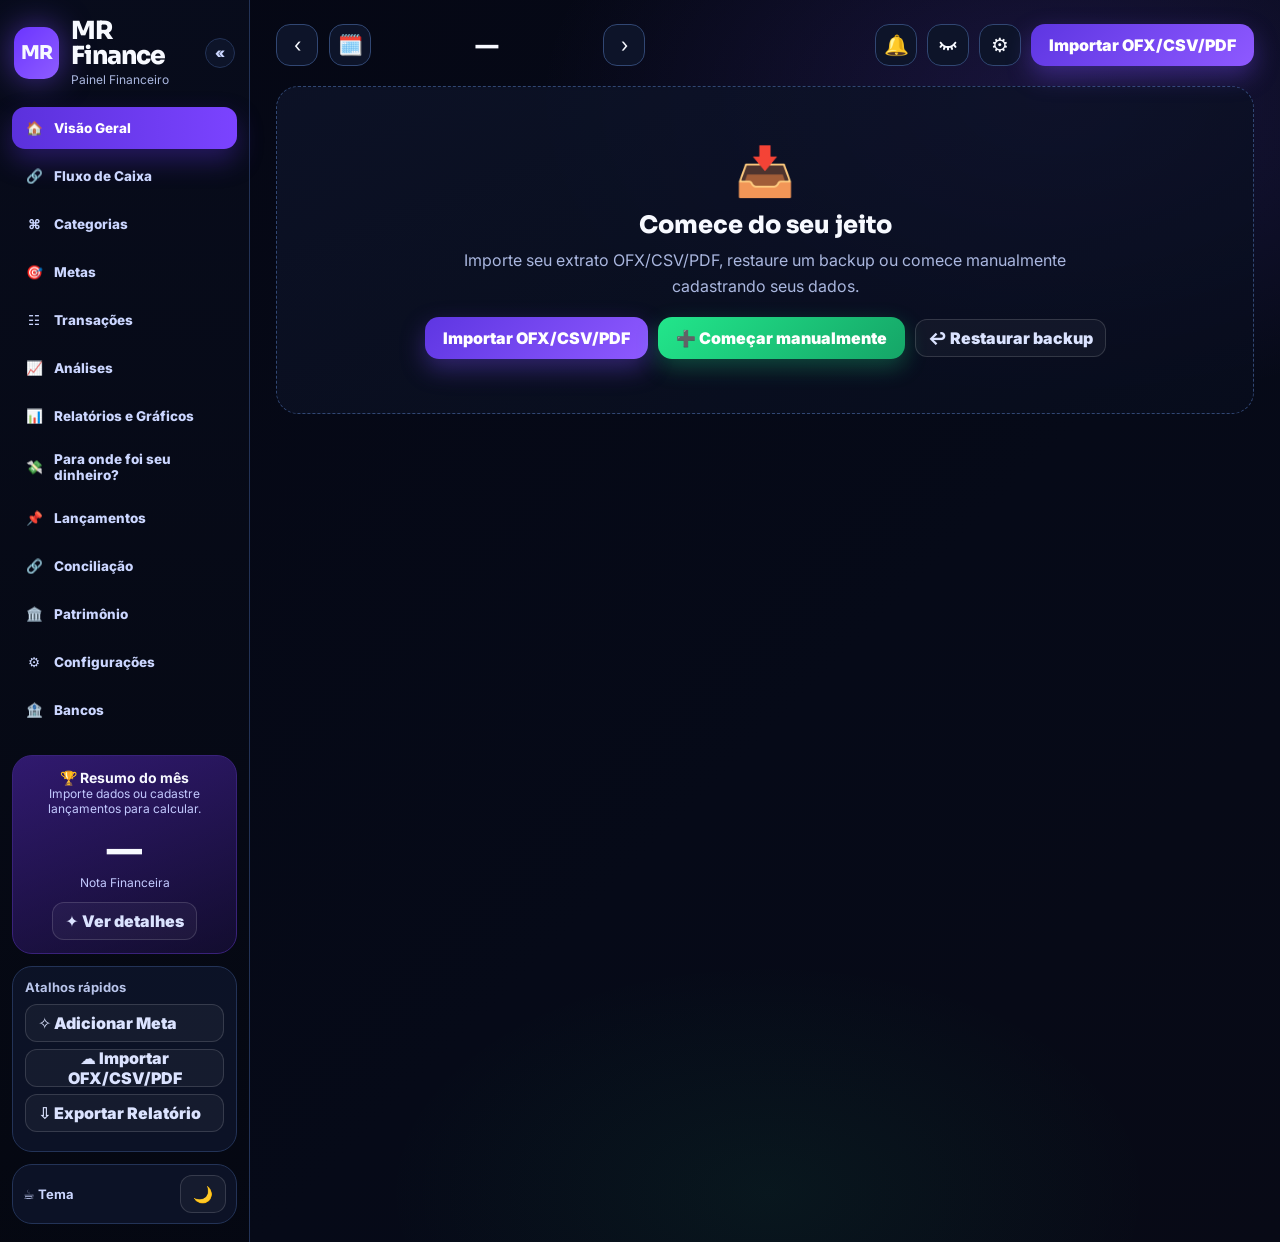
==== commit 539073fc: "Add files via upload" ====
--- a/index.html
+++ b/index.html
@@ -913,7 +913,7 @@
       <button data-page="metas">🎯 Metas</button>
       <button data-page="transacoes">☷ Transações</button>
       <button data-page="analises">📈 Análises</button>
-      <button data-page="relatorios">📋 Relatórios</button>
+      <button data-page="relatorios">📊 Relatórios e Gráficos</button>
       <button data-page="destino" style="height:auto;min-height:48px;line-height:1.2;text-align:left">💸 Para onde foi seu dinheiro?</button>
       <button data-page="lancamentos">📌 Lançamentos</button>
       <button data-page="patrimonio">🏛️ Patrimônio</button>
@@ -993,7 +993,7 @@
 <aside class="gl-side"><div class="catm-card" id="glDonut"></div><div class="catm-card" id="glAchievements"></div><div class="catm-card gl-tips"><div class="catm-det-head"><h3>💡 Dicas para alcançar suas metas</h3></div><div class="gl-tip-list"><p>📅 Faça aportes recorrentes — constância vale mais que valor.</p><p>🔍 Revise suas metas mensalmente e ajuste o que for preciso.</p><p>⏳ Defina prazos realistas para não desanimar no caminho.</p><p>🔒 Evite saques do valor já reservado para a meta.</p></div></div></aside></div></section></section>
     <section class="page" id="page-transacoes"><h2 class="page-title">☷ Transações importadas</h2><section class="panel"><div class="head"><div><h2 class="title">Conferir importação e ajustar categorias</h2><p class="subtitle">Clique no lápis para alterar uma categoria.</p></div><button class="primary" id="importBtn2">Importar OFX/CSV/PDF</button></div><div class="filters"><input class="search" id="search" placeholder="Buscar transação..."><select class="select" id="type"><option value="">Todos</option><option value="receita">Entradas</option><option value="despesa">Saídas</option></select><select class="select" id="catFilter"><option value="">Todas categorias</option></select><select class="select" id="periodF"><option value="mes">Este mês</option><option value="3m">Últimos 3 meses</option><option value="ano">Este ano</option><option value="tudo">Tudo</option></select><select class="select" id="entityF"><option value="">Pessoas e empresas</option><option value="pessoa">👤 Pessoas</option><option value="empresa">🏢 Empresas</option></select></div><div class="dsum" id="txStats" style="padding:0 18px 12px"></div><div class="txlist" id="transactions"></div></section></section>
     <section class="page" id="page-analises"><h2 class="page-title">📈 Análises</h2><div class="grid two"><section class="panel"><div class="head chart-head-clean"><div class="chart-head-title"><h2 class="title">📊 Evolução mensal</h2><p class="subtitle">Entradas, saídas e resultado.</p></div><select class="select evoSelect"><option value="mensal">Mensal</option><option value="semanal">Semanal</option><option value="quinzenal">Quinzenal</option><option value="diaria">Diária</option></select><select class="select yearSelect"></select></div><div class="charts"><svg id="evolutionFull" class="chart-svg" viewBox="0 0 380 220"></svg></div></section><section class="panel"><div class="head chart-head-clean"><div class="chart-head-title"><h2 class="title">🛡️ Orçamento do mês</h2><p class="subtitle">Quanto do limite recomendado já foi usado.</p></div></div><div class="charts"><svg id="dailyFull" class="chart-svg" viewBox="0 0 380 220"></svg></div><div class="pace-advice" id="dailyAdvice"></div></section></div><section class="panel" style="margin-top:14px"><div class="head"><div><h2 class="title">💡 Insights e recomendações</h2><p class="subtitle">Ações rápidas e análise automática dos seus dados.</p></div></div><div class="an-sub">⚡ Ações recomendadas</div><div class="actions" id="actions"></div><div class="an-sub" style="margin-top:18px">🔎 Análise automática</div><div class="insights" id="insights"></div></section></section>
-    <section class="page" id="page-relatorios"><h2 class="page-title">📋 Relatórios</h2><section class="panel" style="margin-bottom:14px"><div class="head"><div><h2 class="title">Relatórios financeiros</h2><p class="subtitle">Abra relatórios em tela grande para visualizar melhor os dados.</p></div><div class="dre-actions"><select class="select" id="dreYear"></select><button class="mini" id="exportDreCsv">Exportar DRE CSV</button></div></div><div class="report-options"><button class="report-card" id="openDreFull"><span class="aic">📄</span><div><b>DRE - Demonstrativo de Resultado</b><span>Receitas, despesas e resultado por mês. Abre em visualização grande.</span></div><em>›</em></button><button class="report-card" id="openRepAnual"><span class="aic">📅</span><div><b>Resumo anual</b><span>Entradas, saídas e resultado mês a mês do ano selecionado.</span></div><em>›</em></button><button class="report-card" id="openRepCat"><span class="aic">🏷️</span><div><b>Gastos por categoria</b><span>Ranking de quanto cada categoria consumiu no ano.</span></div><em>›</em></button></div><div id="dreBox" class="dre-hidden-render"></div></section><section class="panel"><div class="head"><h2 class="title">Exportações e backup</h2></div><div class="actions"><button class="action blue" id="exportJson"><span class="aic">⇩</span><div><b>Exportar backup completo</b><span>Transações, saldos, categorias e metas em JSON.</span></div><em>›</em></button><button class="action green" id="exportCsv"><span class="aic">📄</span><div><b>Exportar transações em CSV</b><span>Arquivo para Excel/Google Sheets.</span></div><em>›</em></button><button class="action purple" id="importBackup"><span class="aic">☁</span><div><b>Importar backup</b><span>Restaurar dados salvos anteriormente.</span></div><em>›</em></button><input type="file" id="backupFile" accept="application/json" hidden></div></section></section>
+    <section class="page" id="page-relatorios"><h2 class="page-title">📊 Relatórios e Gráficos</h2><section class="panel" style="margin-bottom:14px"><div class="head"><div><h2 class="title">Relatórios financeiros</h2><p class="subtitle">Abra relatórios em tela grande para visualizar melhor os dados.</p></div><div class="dre-actions"><select class="select" id="dreYear"></select><button class="mini" id="exportDreCsv">Exportar DRE CSV</button></div></div><div class="report-options"><button class="report-card" id="openDreFull"><span class="aic">📄</span><div><b>DRE - Demonstrativo de Resultado</b><span>Receitas, despesas e resultado por mês. Abre em visualização grande.</span></div><em>›</em></button><button class="report-card" id="openRepAnual"><span class="aic">📅</span><div><b>Resumo anual</b><span>Entradas, saídas e resultado mês a mês do ano selecionado.</span></div><em>›</em></button><button class="report-card" id="openRepCat"><span class="aic">🏷️</span><div><b>Gastos por categoria</b><span>Ranking de quanto cada categoria consumiu no ano.</span></div><em>›</em></button></div><div id="dreBox" class="dre-hidden-render"></div></section><section class="panel graphs-panel" id="graphsPanel"><div class="head"><div><h2 class="title">📊 Gráficos</h2><p class="subtitle">Visualizações para decisão — atualizam automaticamente conforme seus lançamentos e o mês selecionado.</p></div></div><div class="gr-tabs" id="grTabs" role="tablist"><button class="gr-tab active" type="button" data-graph="poupanca">📈 Poupança</button><button class="gr-tab" type="button" data-graph="projecao">🔮 Projeção de caixa</button><button class="gr-tab" type="button" data-graph="orcado">🍩 Por categoria</button><button class="gr-tab" type="button" data-graph="heatmap">🗓️ Mapa de gastos</button><button class="gr-tab" type="button" data-graph="composicao">🧱 Composição</button></div><div class="gr-body" id="grBody"><div class="gr-empty">Carregando gráficos…</div></div></section><section class="panel"><div class="head"><h2 class="title">Exportações e backup</h2></div><div class="actions"><button class="action blue" id="exportJson"><span class="aic">⇩</span><div><b>Exportar backup completo</b><span>Transações, saldos, categorias e metas em JSON.</span></div><em>›</em></button><button class="action green" id="exportCsv"><span class="aic">📄</span><div><b>Exportar transações em CSV</b><span>Arquivo para Excel/Google Sheets.</span></div><em>›</em></button><button class="action purple" id="importBackup"><span class="aic">☁</span><div><b>Importar backup</b><span>Restaurar dados salvos anteriormente.</span></div><em>›</em></button><input type="file" id="backupFile" accept="application/json" hidden></div></section></section>
     <section class="page" id="page-destino"><h2 class="page-title">💸 Para onde foi seu dinheiro?</h2><p class="subtitle" style="margin:-8px 0 16px">Todas as saídas do mês, detalhadas por categoria e por quem recebeu. Clique numa categoria para ver cada transação e alterar a categoria individualmente. Use a busca para filtrar.</p><input class="search" id="destSearch" placeholder="Buscar nome ou categoria..." autocomplete="off" style="margin:0 0 14px;max-width:380px"><div id="destinoBox"></div><h2 class="page-title" style="margin-top:24px">🤑 De onde veio o dinheiro?</h2><p class="subtitle" style="margin:-8px 0 16px">Todas as entradas do mês, detalhadas por categoria e por origem. Clique numa categoria para ver cada transação e alterar a categoria individualmente.</p><div id="origemBox"></div></section>
 <section class="page" id="page-lancamentos"><h2 class="page-title">📌 Lançamentos</h2><p class="subtitle lanc-page-subtitle">Centro de gestão de contas previstas, parcelas, recorrências e compromissos futuros. O valor só entra no caixa real depois da confirmação.</p><div class="lanc-hero lanc-decision-hero">
   <section class="lanc-decision-panel">
@@ -1145,7 +1145,7 @@
   <button data-page="metas"><i>🎯</i><span>Metas</span></button>
   <button data-page="transacoes"><i>☷</i><span>Transações</span></button>
   <button data-page="analises"><i>📈</i><span>Análises</span></button>
-  <button data-page="relatorios"><i>📋</i><span>Relatórios</span></button>
+  <button data-page="relatorios"><i>📊</i><span>Relatórios e Gráficos</span></button>
   <button data-page="destino"><i>💸</i><span>Para onde foi</span></button>
   <button data-page="lancamentos"><i>📌</i><span>Lançamentos</span></button>
   <button data-page="patrimonio"><i>🏛️</i><span>Patrimônio</span></button>
@@ -1350,7 +1350,7 @@
  if(P('categorias')){try{renderCatManager()}catch(_e){console.error('[renderCatManager]',_e)}}
  if(P('lancamentos')){try{renderLancamentos()}catch(_e){console.error('[render]',_e)}}
  if(P('visao')||P('patrimonio')){try{renderPatrimonio()}catch(_e){console.error('[render]',_e)}}
- if(P('relatorios')){try{renderDRE()}catch(_e){console.error('[renderDRE]',_e)}}try{updateScore()}catch(_e){console.error('[render]',_e)}try{renderNotifs()}catch(_e){console.error('[render]',_e)}applyPrivacyMask()}
+ if(P('relatorios')){try{renderDRE()}catch(_e){console.error('[renderDRE]',_e)}try{renderGraphs()}catch(_e){console.error('[renderGraphs]',_e)}}try{updateScore()}catch(_e){console.error('[render]',_e)}try{renderNotifs()}catch(_e){console.error('[render]',_e)}applyPrivacyMask()}
 function renderActions(a){const dias=new Date(view.getFullYear(),view.getMonth()+1,0).getDate();const falta=Math.max(0,a.in*.20-a.net);const limite=a.in>0?a.in*.8/dias:0;const mediaDia=a.out/dias;const positivo=a.net>=0;const rpct=state.reservePct||50,rval=+state.reserveValor||0,mesReserva=rval>0?rval:Math.max(0,a.net)*rpct/100;const html=`<button class="action green" data-action="guardar"><span class="aic">🐷</span><div><b>${positivo?'Guarde '+money(mesReserva)+' este mês':'Defina sua reserva'}</b><span>${rval>0?'valor fixo definido por você':rpct+'% da sobra deste mês'} · clique para ajustar</span></div><em>›</em></button><button class="action blue" data-action="ajustar"><span class="aic">📊</span><div><b>${falta>0?'Para poupar 20%, faltam '+money(falta):'Meta de 20% de poupança atingida'}</b><span>Veja para onde foi seu dinheiro e onde cortar.</span></div><em>›</em></button><button class="action orange" data-action="analise"><span class="aic">⚡</span><div><b>${positivo?'Você gastou menos que ganhou':'Atenção: saídas acima das entradas'}</b><span>${positivo?'Abra as análises para manter o controle.':'Revise categorias e gastos recorrentes.'}</span></div><em>›</em></button><button class="action purple" data-action="limite"><span class="aic">🗓️</span><div><b>${limite>0?'Limite sugerido: '+money(limite)+'/dia':'Sem entradas para calcular o limite'}</b><span>${limite>0?'Seu gasto médio atual é '+money(mediaDia)+'/dia.':'Importe um mês com entradas.'}</span></div><em>›</em></button>`;$('#actions').innerHTML=html;$$('[data-action]').forEach(b=>b.onclick=()=>handleAction(b.dataset.action,a,limite));}
 function renderSmartSummary(a,p){const box=$('#smartSummary');if(!box)return;const k=monthKey(),dias=new Date(view.getFullYear(),view.getMonth()+1,0).getDate();const hoje=new Date();const mesAtual=monthKey(new Date(hoje.getFullYear(),hoje.getMonth(),1))===k;const diaBase=mesAtual?Math.min(dias,hoje.getDate()):dias;const faltam=Math.max(1,dias-diaBase+1);const pend=state.tx.filter(t=>t.pending&&t.date&&t.date.slice(0,7)===k);const aPagar=pend.filter(t=>t.tipo==='despesa').reduce((s,t)=>s+t.valor,0);const aReceber=pend.filter(t=>t.tipo==='receita').reduce((s,t)=>s+t.valor,0);const rpct=state.reservePct||50,rval=+state.reserveValor||0,reserva=rval>0?rval:Math.max(0,a.net)*rpct/100;const saldoProjetado=runningBalance(k)+aReceber-aPagar;const livre=saldoProjetado-reserva;const limite=livre>0?livre/faltam:0;const pct=a.in?a.net/a.in*100:0;const out=mtx(k).filter(t=>t.tipo==='despesa'&&!t.interno);const by={};out.forEach(t=>by[t.cat]=(by[t.cat]||0)+t.valor);let top=Object.entries(by).sort((x,y)=>y[1]-x[1])[0];let topCat=top?(cats.find(c=>c.id===top[0])||cats.at(-1)):null;box.innerHTML=(`<article class="impact-card"><div class="impact-head"><h3>🧠 Leitura rápida</h3><p>Um resumo simples para entender o mês sem abrir todos os relatórios.</p></div><div class="impact-line"><div class="impact-item"><small>Situação</small><strong class="${a.net>=0?'up':'down'}">${a.net>=0?'Positiva':'Atenção'}</strong><span>Entrou ${money(a.in)} · saiu ${money(a.out)}</span></div><div class="impact-item"><small>Dinheiro livre</small><strong class="num ${livre>=0?'up':'down'}">${money(livre)}</strong><span>${faltam} dia(s) · ${money(limite)}/dia</span></div><div class="impact-item"><small>Maior gasto</small><strong>${topCat?topCat.icon+' '+money(top[1]):'—'}</strong><span>${topCat?topCat.name:'Sem saídas'}</span></div><div class="impact-item"><small>Prioridade</small><button class="impact-action" data-smart="${topCat?'destino':'transacoes'}">${topCat?'Revisar '+topCat.name:'Ver transações'}</button><span>Poupança ${Math.round(pct||0)}% · reserva ${money(reserva)}</span></div></div></article>`);box.querySelectorAll('[data-smart]').forEach(b=>b.onclick=()=>showPage(b.dataset.smart));}
 function handleAction(action,a,limite){if(action==='guardar'){openReserve();return}if(action==='ajustar'){showPage('categorias');toast('Estas são suas categorias de saída — decida onde cortar.');return}if(action==='analise'){showPage('analises');toast(a.net>=0?'Confira os indicadores para manter o controle.':'Revise os pontos de atenção.');return}if(action==='limite'){showPage('analises');toast(limite>0?'Compare seu gasto por dia com o limite de '+money(limite)+'/dia.':'Importe um mês com entradas para calcular.');return}}
@@ -2120,10 +2120,9 @@
    const ina=catIsInactive(c),tp=catTypeOf(c),used=usage[c.id]||0;
    return `<div class="catm-row ${c.id===catmUI.sel?'sel':''} ${ina?'ina':''}" data-catm-sel="${c.id}" title="Clique para ver os detalhes">`+
      `<span class="catm-ic" style="background:color-mix(in srgb,${catColorOf(c)} 20%,#0d1429)">${esc(c.icon||'🏷️')}</span>`+
-     `<div class="catm-info"><b>${esc(c.name)}</b><small>${used>0?used+' lançamento(s) · <b style="color:'+(tp==='receita'?'#22e68b':'#ff7a9b')+';font-weight:800">'+money(usageVal[c.id]||0)+'</b>':esc(catDescOf(c))}</small></div>`+
+     `<div class="catm-info"><b>${esc(c.name)}</b><small>${esc(catDescOf(c))}</small></div>`+
      `<span class="catm-pill ${tp}">${tp==='receita'?'Receita':'Despesa'}</span>`+
      `<span class="catm-pill ${ina?'off':'onp'}">${ina?'Inativa':'Ativa'}</span>`+
-     `<span class="catm-uses" title="${used} transação(ões) usando esta categoria">${used}</span>`+
      `<div class="catm-acts">`+
        `<button type="button" data-catm-edit="${c.id}" title="Editar categoria">✏️</button>`+
        `<button type="button" data-catm-dup="${c.id}" title="Duplicar categoria">⧉</button>`+
@@ -2832,6 +2831,158 @@
  box.innerHTML=`<div class="flow-mini"><span class="dchip flow-start">Saldo inicial: <b>${money(start)}</b></span><span class="dchip flow-count"><b>${tx.length}</b> movimento(s)</span><span class="dchip flow-end">Saldo final: <b>${money(acc)}</b></span></div><div class="flow-row headrow"><span>Data</span><span>Dia da semana</span><span style="text-align:right">Entrada</span><span style="text-align:right">Saída</span><span style="text-align:right">Saldo após</span></div>${rows}`;
  box.querySelectorAll('.flow-row.flow-day').forEach(row=>{row.onclick=e=>{if(e.target.closest('select,button,input'))return;const d=row.dataset.flowDay;if(renderFlowTimeline.open.has(d))renderFlowTimeline.open.delete(d);else renderFlowTimeline.open.add(d);renderFlowTimeline();};});
  box.querySelectorAll('[data-flow-cat]').forEach(sel=>{sel.onchange=e=>{e.stopPropagation();const id=sel.dataset.flowCat;const t=state.tx.find(x=>x.id===id);if(!t){toast('Transação não encontrada.');return}persistTxCategory(t,sel.value);};});
+}
+
+/* ===================================================================
+   RELATÓRIOS E GRÁFICOS (2026-06-20) — 5 gráficos SVG nativos.
+   Vivem dentro da IIFE para ter acesso a months/agg/mtx/runningBalance/
+   detAvg/pendingTotalsForMonth/view/cats/money. Chamados por render()
+   no ramo de 'relatorios' → atualizam sozinhos com cada movimentação.
+   =================================================================== */
+let graphTab='poupanca';
+const GR_PAL=['#7c4dff','#2787ff','#22e68b','#ffb238','#ff416d','#20d6d2','#9d6bff','#ff6fa3'];
+function grMonthLabel(k){return new Date(k+'-01T00:00:00').toLocaleDateString('pt-BR',{month:'short'}).replace('.','');}
+function grK(v){const a=Math.abs(v);const sg=v<0?'-':'';if(a>=1000000)return sg+(a/1000000).toFixed(1).replace('.',',')+'M';if(a>=1000)return sg+(a/1000).toFixed(a>=10000?0:1).replace('.',',')+'k';return String(Math.round(v));}
+function grEmpty(msg){return `<div class="gr-empty"><div class="gr-empty-ic">📭</div><p>${msg}</p></div>`;}
+// 1) Evolução da taxa de poupança
+function grPoupanca(){
+ const a=agg(),curK=monthKey();
+ if(!a.in&&!a.out)return grEmpty('Sem lançamentos em '+monthName(view,{month:'long',year:'numeric'})+' para medir a poupança.');
+ const cur={k:curK,net:a.net},rate=a.in>0?(a.net/a.in*100):0;
+ const prior=months().filter(m=>m.k<=curK&&(m.in>0||m.out>0)),last12=prior.slice(-12);
+ const avg=last12.length?Math.round(last12.reduce((s,m)=>s+(m.in>0?m.net/m.in*100:0),0)/last12.length):Math.round(rate);
+ const trend=last12.length>=2?(rate-(last12[0].in>0?last12[0].net/last12[0].in*100:0)):0;
+ const W=760,H=336,cx=380,cy=248,Rr=190,sw=30,MIN=-20,MAX=60;
+ const clamp=v=>Math.max(MIN,Math.min(MAX,v));
+ const ang=v=>180-((clamp(v)-MIN)/(MAX-MIN))*180;
+ const pt=(d,r)=>[cx+r*Math.cos(d*Math.PI/180),cy-r*Math.sin(d*Math.PI/180)];
+ const arc=(from,to,r,steps)=>{let p='';for(let i=0;i<=steps;i++){const d=from+(to-from)*i/steps,q=pt(d,r);p+=(i?'L':'M')+q[0].toFixed(1)+','+q[1].toFixed(1);}return p;};
+ const col=rate>=20?'#22e68b':rate>=0?'#ffb238':'#ff416d';
+ const bg=`<path d="${arc(180,0,Rr,64)}" fill="none" stroke="#172238" stroke-width="${sw}" stroke-linecap="round"/>`;
+ const val=`<path d="${arc(180,ang(rate),Rr,64)}" fill="none" stroke="${col}" stroke-width="${sw}" stroke-linecap="round"/>`;
+ const m1=pt(ang(20),Rr-sw/2-3),m2=pt(ang(20),Rr+sw/2+3);
+ const meta=`<line x1="${m1[0].toFixed(1)}" y1="${m1[1].toFixed(1)}" x2="${m2[0].toFixed(1)}" y2="${m2[1].toFixed(1)}" stroke="#9d6bff" stroke-width="3"/><text x="${m2[0].toFixed(1)}" y="${(m2[1]-7).toFixed(1)}" fill="#b7a2ff" font-size="11" font-weight="800" text-anchor="middle">meta 20%</text>`;
+ const pv=pt(ang(rate),Rr),dot=`<circle cx="${pv[0].toFixed(1)}" cy="${pv[1].toFixed(1)}" r="9" fill="${col}" stroke="#0b1225" stroke-width="3"/>`;
+ const lo=pt(180,Rr),hi=pt(0,Rr);
+ const ends=`<text x="${lo[0].toFixed(1)}" y="${(lo[1]+22).toFixed(1)}" fill="#5b6b92" font-size="10" text-anchor="middle">${MIN}%</text><text x="${hi[0].toFixed(1)}" y="${(hi[1]+22).toFixed(1)}" fill="#5b6b92" font-size="10" text-anchor="middle">+${MAX}%</text>`;
+ const center=`<text x="${cx}" y="${cy-34}" fill="${col}" font-size="60" font-weight="800" text-anchor="middle">${Math.round(rate)}%</text><text x="${cx}" y="${cy-4}" fill="#aab7df" font-size="14" text-anchor="middle">poupança · ${grMonthLabel(cur.k)}</text><text x="${cx}" y="${cy+20}" fill="#7e8db5" font-size="12" text-anchor="middle">resultado ${money(cur.net)}</text>`;
+ const cls=rate>=20?'good':rate>=0?'warn':'bad';
+ const note=`<div class="gr-note ${cls}">Este mês você ${rate>=0?'poupou <b>'+Math.round(rate)+'%</b> das entradas':'gastou <b>'+Math.abs(Math.round(rate))+'%</b> além das entradas'}. Média dos últimos meses: <b>${avg}%</b> · ${trend>=0?'tendência de melhora ▲':'tendência de queda ▼'}. A marca roxa é a meta saudável de 20%.</div>`;
+ return `<svg class="gr-svg" viewBox="0 0 ${W} ${H}" preserveAspectRatio="xMidYMid meet">${bg}${val}${meta}${dot}${ends}${center}</svg>${note}`;
+}
+// 2) Projeção de caixa 30/60/90 com cenários
+function grProjecao(){
+ const a=agg(),realEnd=runningBalance(monthKey());
+ const p=(typeof pendingTotalsForMonth==='function')?pendingTotalsForMonth():{in:0,out:0,count:0};
+ const base=realEnd+((p.in||0)-(p.out||0));
+ const avgIn=detAvg('in',6),avgOut=detAvg('out',6);
+ if(!avgIn&&!avgOut&&!a.in&&!a.out)return grEmpty('Sem histórico suficiente para projetar o caixa. Importe ou registre alguns meses de movimento.');
+ const scN=avgIn-avgOut,scO=avgIn*1.1-avgOut*0.9,scP=avgIn*0.9-avgOut*1.1;
+ const xs=['Hoje','30 dias','60 dias','90 dias'],ser=n=>[0,1,2,3].map(i=>base+n*i);
+ const oti=ser(scO),neu=ser(scN),pes=ser(scP),all=[...oti,...neu,...pes,0];
+ const max=Math.max(...all),min=Math.min(...all),span=Math.max(1,max-min);
+ const W=760,H=320,L=60,R=18,T=30,B=46,iw=W-L-R,ih=H-T-B;
+ const y=v=>T+ih-((v-min)/span)*ih;
+ const groupW=iw/4,barW=30,ig=5;
+ let grid='';[0,0.25,0.5,0.75,1].forEach(f=>{const vv=min+span*f;grid+=`<line x1="${L}" y1="${y(vv).toFixed(1)}" x2="${W-R}" y2="${y(vv).toFixed(1)}" stroke="#1c294b" stroke-dasharray="3 5"/><text x="${L-6}" y="${(y(vv)+3).toFixed(1)}" fill="#5b6b92" font-size="9.5" text-anchor="end">${grK(vv)}</text>`;});
+ const zero=(min<0&&max>0)?`<line x1="${L}" y1="${y(0).toFixed(1)}" x2="${W-R}" y2="${y(0).toFixed(1)}" stroke="#ff416d" stroke-width="1.5" stroke-dasharray="7 4"/><text x="${(L+2).toFixed(1)}" y="${(y(0)-5).toFixed(1)}" fill="#ff9bb2" font-size="9.5" font-weight="800">zero</text>`:'';
+ const baseLn=`<line x1="${L}" y1="${y(base).toFixed(1)}" x2="${W-R}" y2="${y(base).toFixed(1)}" stroke="#9d6bff" stroke-width="1.1" stroke-dasharray="5 5" opacity="0.7"/>`;
+ const SC=['#22e68b','#2787ff','#ff416d'],SN=['Otimista','Neutro','Pessimista'];
+ const groups=[['Hoje',[base],['#9d6bff'],['Saldo de hoje']],['30 dias',[oti[1],neu[1],pes[1]],SC,SN],['60 dias',[oti[2],neu[2],pes[2]],SC,SN],['90 dias',[oti[3],neu[3],pes[3]],SC,SN]];
+ let bars='';
+ groups.forEach((grp,g)=>{const lab=grp[0],vals=grp[1],cols=grp[2],nms=grp[3],cluster=vals.length*barW+(vals.length-1)*ig,gx=L+groupW*(g+0.5),cs=gx-cluster/2;
+  vals.forEach((v,si)=>{const bx=cs+si*(barW+ig),yv=y(v),y0=y(0),ry=Math.min(yv,y0),rh=Math.max(1,Math.abs(yv-y0));
+   bars+=`<rect x="${bx.toFixed(1)}" y="${ry.toFixed(1)}" width="${barW}" height="${rh.toFixed(1)}" rx="3" fill="${cols[si]}"><title>${lab} · ${nms[si]}: ${money(v)}</title></rect>`;
+   bars+=`<text x="${(bx+barW/2).toFixed(1)}" y="${(v>=0?ry-4:ry+rh+11).toFixed(1)}" fill="${v<0?'#ff9bb2':'#cbd6f5'}" font-size="8.5" font-weight="700" text-anchor="middle">${grK(v)}</text>`;});
+  bars+=`<text x="${gx.toFixed(1)}" y="${H-15}" fill="${g===0?'#b7a2ff':'#abb6df'}" font-size="10.5" font-weight="${g===0?'800':'700'}" text-anchor="middle">${lab}</text>`;});
+ const svg=`<svg class="gr-svg" viewBox="0 0 ${W} ${H}" preserveAspectRatio="xMidYMid meet">${grid}${zero}${baseLn}${bars}</svg>`;
+ const legend=`<div class="gr-legend-row"><span class="gr-leg"><i style="background:#22e68b"></i>Otimista</span><span class="gr-leg"><i style="background:#2787ff"></i>Neutro (provável)</span><span class="gr-leg"><i style="background:#ff416d"></i>Pessimista</span><span class="gr-leg"><i style="background:#9d6bff"></i>Saldo de hoje</span></div>`;
+ const negIdx=pes.findIndex(v=>v<0),cls=pes[3]<0?'bad':neu[3]<0?'warn':'good';
+ const txt=pes[3]<0?`No cenário <b>pessimista</b> o caixa fica negativo ${negIdx>0?'em ~'+(negIdx*30)+' dias':'já de início'} (${money(pes[3])} em 90d). Reforce a reserva ou antecipe recebíveis.`:neu[3]<0?`No cenário <b>neutro</b> o caixa tende a ${money(neu[3])} em 90 dias — atenção.`:`Projeção saudável: mesmo no pessimista o caixa fica em ${money(pes[3])} em 90 dias.`;
+ return `${svg}${legend}<div class="gr-note ${cls}">Começa no <b>saldo de hoje</b> (${money(base)}, já com previstos do mês) e projeta 30/60/90 dias em 3 cenários pela sua média de 6 meses. ${txt}</div>`;
+}
+// 3) Orçado x Realizado por categoria
+function grOrcado(){
+ const cur=mtx().filter(t=>t.tipo==='despesa'&&!t.interno);
+ const spent={};cur.forEach(t=>spent[t.cat]=(spent[t.cat]||0)+t.valor);
+ const ids=Object.keys(spent).filter(k=>spent[k]>0);
+ if(!ids.length)return grEmpty('Sem despesas lançadas neste mês para mostrar por categoria.');
+ const total=ids.reduce((a,id)=>a+spent[id],0)||1;
+ const curK=monthKey();
+ const priorMonths=months().filter(m=>m.k<curK);
+ const avgOf=id=>{const vals=priorMonths.map(m=>state.tx.filter(t=>t&&!t.pending&&!t.interno&&t.tipo==='despesa'&&t.cat===id&&t.date&&t.date.slice(0,7)===m.k).reduce((s,t)=>s+t.valor,0)).filter(v=>v>0);return vals.length?vals.reduce((a,b)=>a+b,0)/vals.length:null;};
+ let rows=ids.map(id=>{const c=cats.find(x=>x.id===id)||cats.at(-1);const s=spent[id];const avg=avgOf(id);return {c,s,share:s/total*100,vs:(avg!=null&&avg>0)?(s/avg-1)*100:null};});
+ rows.sort((a,b)=>b.s-a.s);rows=rows.slice(0,10);
+ const ring=(r,i)=>{const Rr=34,C=2*Math.PI*Rr,p=Math.min(100,Math.max(4,r.share)),off=C*(1-p/100);
+  const col=GR_PAL[i%GR_PAL.length];
+  const tag=r.vs==null?'<span class="gr-ring-tag new">novo</span>':r.vs>8?`<span class="gr-ring-tag up">▲ ${Math.round(r.vs)}% vs média</span>`:r.vs<-8?`<span class="gr-ring-tag down">▼ ${Math.abs(Math.round(r.vs))}% vs média</span>`:'<span class="gr-ring-tag flat">≈ na média</span>';
+  return `<div class="gr-ring-card vivid" style="--rc:${col}"><svg viewBox="0 0 84 84" class="gr-ring" role="img" aria-label="${esc(r.c.name)}: ${money(r.s)}, ${Math.round(r.share)}% do total"><circle cx="42" cy="42" r="${Rr}" fill="none" stroke="rgba(255,255,255,.08)" stroke-width="9"/><circle cx="42" cy="42" r="${Rr}" fill="none" stroke="${col}" stroke-width="9" stroke-linecap="round" stroke-dasharray="${C.toFixed(1)}" stroke-dashoffset="${off.toFixed(1)}" transform="rotate(-90 42 42)"/><text x="42" y="40" text-anchor="middle" font-size="16" font-weight="800" fill="${col}">${Math.round(r.share)}%</text><text x="42" y="55" text-anchor="middle" font-size="8.5" fill="#9fb0de">do total</text></svg><div class="gr-ring-name">${esc(r.c.icon)} ${esc(shortDesc(r.c.name,15))}</div><div class="gr-ring-val">${money(r.s)}</div>${tag}</div>`;};
+ const top=rows[0],subiu=rows.filter(r=>r.vs!=null&&r.vs>15);
+ const note=`<div class="gr-note">Lido direto dos seus <b>lançamentos/OFX</b> — sem precisar configurar orçamentos. O anel é a fatia da categoria no total de despesas do mês; a etiqueta compara com a sua <b>média dos meses anteriores</b> (▲ gastou mais · ▼ gastou menos). ${top?'Maior gasto: <b>'+esc(top.c.name)+'</b> ('+money(top.s)+').':''}${subiu.length?' Acima do normal: <b>'+subiu.map(r=>esc(r.c.name)).join(', ')+'</b>.':''}</div>`;
+ return `<div class="gr-rings">${rows.map((r,i)=>ring(r,i)).join('')}</div>${note}`;
+}
+// 4) Mapa de calor de gastos (calendário do mês)
+function grHeatmap(){
+ const yy=view.getFullYear(),mm=view.getMonth(),dim=new Date(yy,mm+1,0).getDate();
+ const out=mtx().filter(t=>t.tipo==='despesa'&&!t.interno);
+ if(!out.length)return grEmpty('Sem despesas neste mês para o mapa de calor.');
+ const dayOut=Array(dim+1).fill(0);out.forEach(t=>{const d=+(t.date||'').slice(8,10);if(d>=1&&d<=dim)dayOut[d]+=t.valor;});
+ const max=Math.max(...dayOut.slice(1)),monthTotal=dayOut.reduce((a,b)=>a+b,0),activeDays=dayOut.slice(1).filter(v=>v>0).length;
+ const wdNames=['Dom','Seg','Ter','Qua','Qui','Sex','Sáb'],wdTot=Array(7).fill(0);
+ for(let d=1;d<=dim;d++)wdTot[new Date(yy,mm,d).getDay()]+=dayOut[d];
+ const W=760,gap=8,cw=(W-6*gap)/7,chh=54,top=26;
+ let row=0;const cells=[];for(let d=1;d<=dim;d++){const wd=new Date(yy,mm,d).getDay();if(d>1&&wd===0)row++;cells.push({d,wd,row});}
+ const gridBottom=top+(row+1)*(chh+gap),topDay=dayOut.indexOf(max),maxWdIdx=wdTot.indexOf(Math.max(...wdTot));
+ let svg=wdNames.map((n,i)=>`<text x="${(i*(cw+gap)+cw/2).toFixed(1)}" y="16" fill="#8fa0cb" font-size="11" font-weight="800" text-anchor="middle">${n}</text>`).join('');
+ cells.forEach(({d,wd,row})=>{const cx=wd*(cw+gap),cy=top+row*(chh+gap),v=dayOut[d],f=max>0?v/max:0,isTop=d===topDay&&v>0;
+  const bg=v>0?`rgba(255,65,109,${(0.10+f*0.62).toFixed(2)})`:'rgba(255,255,255,.025)',bd=isTop?'#ffd54a':(v>0?`rgba(255,65,109,${(0.30+f*0.5).toFixed(2)})`:'rgba(255,255,255,.08)');
+  svg+=`<g><rect x="${cx.toFixed(1)}" y="${cy.toFixed(1)}" width="${cw.toFixed(1)}" height="${chh}" rx="11" fill="${bg}" stroke="${bd}" stroke-width="${isTop?2:1}"><title>Dia ${d}: ${money(v)}</title></rect><text x="${(cx+9).toFixed(1)}" y="${(cy+19).toFixed(1)}" fill="#dbe3ff" font-size="12" font-weight="800">${String(d).padStart(2,'0')}</text>${v>0?`<text x="${(cx+9).toFixed(1)}" y="${(cy+37).toFixed(1)}" fill="#ffc2d0" font-size="10" font-weight="700">${grK(v)}</text>`:''}</g>`;});
+ const wdTop=gridBottom+22,wdMax=Math.max(...wdTot,1),wdBarMax=46;
+ svg+=`<text x="0" y="${(gridBottom+10).toFixed(1)}" fill="#cbd6f5" font-size="11" font-weight="800">Total por dia da semana</text>`;
+ wdNames.forEach((n,i)=>{const cx=i*(cw+gap)+cw/2,bh=Math.max(1,(wdTot[i]/wdMax)*wdBarMax),by=wdTop+wdBarMax-bh,col=i===maxWdIdx?'#ff416d':'#7c4dff';
+  svg+=`<rect x="${(cx-16).toFixed(1)}" y="${by.toFixed(1)}" width="32" height="${bh.toFixed(1)}" rx="4" fill="${col}"><title>${n}: ${money(wdTot[i])}</title></rect><text x="${cx.toFixed(1)}" y="${(wdTop+wdBarMax+13).toFixed(1)}" fill="#8fa0cb" font-size="9.5" text-anchor="middle">${n}</text>`;});
+ const H=wdTop+wdBarMax+22;
+ const sw=[0.12,0.30,0.48,0.66,0.82].map(a=>`<i style="background:rgba(255,65,109,${a})"></i>`).join('');
+ const legend=`<div class="gr-heat-legend"><span>menos</span>${sw}<span>mais</span><span class="gr-heat-top">▣ dia mais pesado</span></div>`;
+ const topWd=wdNames[maxWdIdx],avgDay=activeDays?monthTotal/activeDays:0;
+ const note=`<div class="gr-note">Total gasto no mês: <b>${money(monthTotal)}</b> em <b>${activeDays}</b> dia(s) com movimento (≈ ${money(avgDay)}/dia ativo). Dia mais pesado: <b>${String(topDay).padStart(2,'0')}</b> (${money(max)}, contornado em dourado) · você costuma gastar mais às <b>${topWd}</b>.</div>`;
+ return `<svg class="gr-svg" viewBox="0 0 ${W} ${H}" preserveAspectRatio="xMidYMid meet">${svg}</svg>${legend}${note}`;
+}
+// 5) Composição das despesas no tempo (empilhado por categoria)
+function grComposicao(){
+ const curK=monthKey();
+ const ms=months().filter(m=>m.out>0&&m.k<=curK).slice(-6);
+ if(ms.length<2)return grEmpty('Sem meses suficientes com despesas para mostrar a composição ao longo do tempo.');
+ const monthCat=ms.map(m=>{const by={};state.tx.filter(t=>t&&!t.pending&&!t.interno&&t.tipo==='despesa'&&t.date&&t.date.slice(0,7)===m.k).forEach(t=>by[t.cat]=(by[t.cat]||0)+t.valor);return {k:m.k,by,out:m.out};});
+ const totalBy={};monthCat.forEach(mc=>Object.entries(mc.by).forEach(([id,v])=>totalBy[id]=(totalBy[id]||0)+v));
+ const topIds=Object.entries(totalBy).sort((a,b)=>b[1]-a[1]).slice(0,5).map(e=>e[0]);
+ const W=760,H=320,L=54,R=18,T=22,B=46,iw=W-L-R,ih=H-T-B,maxOut=Math.max(...monthCat.map(mc=>mc.out),1);
+ const gap=iw/monthCat.length,bw=Math.min(72,gap-18),y=v=>T+ih-(v/maxOut)*ih;
+ let grid='';[0,0.5,1].forEach(f=>{grid+=`<line x1="${L}" y1="${y(maxOut*f).toFixed(1)}" x2="${W-R}" y2="${y(maxOut*f).toFixed(1)}" stroke="#1c294b" stroke-dasharray="3 5"/><text x="${L-6}" y="${(y(maxOut*f)+3).toFixed(1)}" fill="#5b6b92" font-size="9.5" text-anchor="end">${grK(maxOut*f)}</text>`;});
+ let bars='';monthCat.forEach((mc,i)=>{const cx=L+gap*i+gap/2,bx=cx-bw/2;let acc=0;
+  topIds.forEach((id,ci)=>{const v=mc.by[id]||0;if(v<=0)return;const h=(v/maxOut)*ih;bars+=`<rect x="${bx.toFixed(1)}" y="${y(acc+v).toFixed(1)}" width="${bw.toFixed(1)}" height="${h.toFixed(1)}" fill="${GR_PAL[ci%GR_PAL.length]}"><title>${esc((cats.find(c=>c.id===id)||{}).name||'—')} · ${grMonthLabel(mc.k)}: ${money(v)}</title></rect>`;acc+=v;});
+  const known=topIds.reduce((s,id)=>s+(mc.by[id]||0),0),other=Math.max(0,mc.out-known);
+  if(other>0){const h=(other/maxOut)*ih;bars+=`<rect x="${bx.toFixed(1)}" y="${y(acc+other).toFixed(1)}" width="${bw.toFixed(1)}" height="${h.toFixed(1)}" fill="#3a4a6b"><title>Outros · ${grMonthLabel(mc.k)}: ${money(other)}</title></rect>`;}
+  bars+=`<text x="${cx.toFixed(1)}" y="${H-16}" fill="#abb6df" font-size="10.5" text-anchor="middle">${grMonthLabel(mc.k)}</text>`;});
+ const legend=topIds.map((id,ci)=>`<span class="gr-leg"><i style="background:${GR_PAL[ci%GR_PAL.length]}"></i>${esc(shortDesc((cats.find(c=>c.id===id)||{}).name||'—',16))}</span>`).join('')+`<span class="gr-leg"><i style="background:#3a4a6b"></i>Outros</span>`;
+ const f0=monthCat[0],f1=monthCat[monthCat.length-1],c1=topIds[0],v0=f0.by[c1]||0,v1=f1.by[c1]||0,nm=(cats.find(c=>c.id===c1)||{}).name||'—';
+ const grow=v0>0?`A maior categoria (${esc(nm)}) foi de ${money(v0)} para ${money(v1)} (${v1>=v0?'+':''}${Math.round((v1/v0-1)*100)}%) entre ${grMonthLabel(f0.k)} e ${grMonthLabel(f1.k)}.`:'Acompanhe como o peso de cada categoria evolui mês a mês.';
+ return `<svg class="gr-svg" viewBox="0 0 ${W} ${H}" preserveAspectRatio="xMidYMid meet">${grid}${bars}</svg><div class="gr-legend-row">${legend}</div><div class="gr-note">Cada barra é o total de despesas do mês, empilhado pelas maiores categorias. ${grow}</div>`;
+}
+function renderGraphs(){
+ const body=document.getElementById('grBody');if(!body)return;
+ const tabs=document.getElementById('grTabs');
+ if(tabs&&!tabs.__wired){tabs.__wired=1;tabs.addEventListener('click',e=>{const b=e.target.closest('[data-graph]');if(!b)return;graphTab=b.getAttribute('data-graph');renderGraphs();});}
+ let html;
+ if(mtx().length===0){
+  html=grEmpty('Sem lançamentos em <b>'+monthName(view,{month:'long',year:'numeric'})+'</b>. Selecione um mês com movimentações para ver os gráficos.');
+ }else{
+  try{html=graphTab==='projecao'?grProjecao():graphTab==='orcado'?grOrcado():graphTab==='heatmap'?grHeatmap():graphTab==='composicao'?grComposicao():grPoupanca();}
+  catch(e){console.error('[renderGraphs]',e);html=grEmpty('Não foi possível montar este gráfico agora. Seus dados estão preservados.');}
+ }
+ body.innerHTML=html;
+ if(tabs)tabs.querySelectorAll('.gr-tab').forEach(x=>x.classList.toggle('active',x.getAttribute('data-graph')===graphTab));
+ try{applyPrivacyMask()}catch(_){}
 }
 
 render();
@@ -4764,7 +4915,7 @@
 .catm-body{display:grid;grid-template-columns:minmax(0,1.25fr) minmax(300px,.92fr)}
 .catm-left{border-right:1px solid rgba(255,255,255,.07);padding:12px 14px;display:flex;flex-direction:column;min-width:0}
 .catm-list{display:flex;flex-direction:column;gap:8px;max-height:66vh;overflow:auto;padding-right:4px}
-.catm-row{display:grid;grid-template-columns:40px minmax(0,1fr) auto auto auto auto;gap:10px;align-items:center;border:1px solid var(--line2);border-radius:13px;background:#101a33;padding:9px 11px;cursor:pointer;transition:border-color .15s,transform .12s,box-shadow .15s}
+.catm-row{display:grid;grid-template-columns:40px minmax(0,1fr) auto auto auto;gap:10px;align-items:center;border:1px solid var(--line2);border-radius:13px;background:#101a33;padding:9px 11px;cursor:pointer;transition:border-color .15s,transform .12s,box-shadow .15s}
 .catm-row:hover{border-color:#3a4f7a;transform:translateY(-1px);box-shadow:0 6px 16px rgba(0,0,0,.2)}
 .catm-row.sel{border-color:#7b43ff;background:rgba(124,77,255,.10)}
 .catm-row.ina{opacity:.6}
@@ -5579,6 +5730,49 @@
   #page-fluxo .compare{grid-template-columns:1fr!important}
   .insights{grid-template-columns:1fr!important}
 }
+
+/* ============================================================================
+   RELATÓRIOS E GRÁFICOS (2026-06-20): estilo do submenu "Gráficos" e dos 5
+   gráficos SVG nativos. Foco desktop; no mobile o SVG ocupa 100% e cabe.
+   ============================================================================ */
+.graphs-panel .gr-tabs{display:flex;gap:8px;flex-wrap:wrap;padding:0 18px 12px}
+.gr-tab{height:40px;border:1px solid var(--line2);border-radius:12px;background:#0d1429;color:#cbd6ff;font-weight:800;font-size:13px;padding:0 14px;cursor:pointer;transition:.15s;white-space:nowrap}
+.gr-tab:hover{border-color:#406299;color:#fff}
+.gr-tab.active{background:linear-gradient(90deg,#5b31dc,#7b43ff);color:#fff;border-color:#7b43ff;box-shadow:0 8px 20px rgba(91,49,220,.3)}
+.gr-tab:focus-visible{outline:2px solid #8e59ff;outline-offset:2px}
+.gr-body{padding:6px 18px 20px}
+.gr-svg{width:100%;height:auto;display:block;background:#0b1225;border:1px solid var(--line2);border-radius:16px;padding:10px}
+.gr-note{margin-top:12px;padding:11px 14px;border:1px solid var(--line2);border-radius:13px;background:#101a33;color:#cbd6f5;font-size:12.5px;line-height:1.45}
+.gr-note b{color:var(--txt);font-weight:800}
+.gr-note.good{border-color:rgba(34,230,139,.4);background:rgba(34,230,139,.07)}
+.gr-note.warn{border-color:rgba(255,178,56,.4);background:rgba(255,178,56,.07)}
+.gr-note.bad{border-color:rgba(255,65,109,.4);background:rgba(255,65,109,.07)}
+.gr-legend-row{display:flex;gap:14px;flex-wrap:wrap;margin-top:12px;padding:0 2px}
+.gr-leg{display:inline-flex;align-items:center;gap:6px;font-size:12px;color:#cbd6f5;font-weight:700}
+.gr-leg i{width:12px;height:12px;border-radius:4px;display:inline-block;flex:0 0 auto}
+.gr-empty{padding:46px 18px;text-align:center;color:#9fb0de;line-height:1.5}
+.gr-empty-ic{font-size:40px;margin-bottom:10px}
+.gr-rings{display:grid;grid-template-columns:repeat(auto-fit,minmax(150px,1fr));gap:12px;background:#0b1225;border:1px solid var(--line2);border-radius:16px;padding:16px}
+.gr-ring-card{display:flex;flex-direction:column;align-items:center;text-align:center;padding:8px 6px;border:1px solid rgba(255,255,255,.05);border-radius:14px;background:#101a33}
+.gr-ring{width:84px;height:84px}
+.gr-ring-name{font-size:12.5px;font-weight:800;color:#dbe3ff;margin-top:8px;line-height:1.2}
+.gr-ring-sub{font-size:11px;color:#9fb0de;margin-top:3px}
+.gr-ring-card.vivid{background:color-mix(in srgb,var(--rc) 12%,#101a33);border-color:color-mix(in srgb,var(--rc) 34%,var(--line2));padding:10px 6px 11px}
+.gr-ring-val{font-size:13px;font-weight:900;color:#eef3ff;margin-top:4px}
+.gr-ring-tag{display:inline-block;margin-top:6px;font-size:10px;font-weight:800;padding:2px 8px;border-radius:9px;line-height:1.3}
+.gr-ring-tag.up{background:rgba(255,65,109,.16);color:#ff9bb2}
+.gr-ring-tag.down{background:rgba(34,230,139,.16);color:#7ef0b6}
+.gr-ring-tag.flat{background:rgba(255,255,255,.07);color:#aab7df}
+.gr-ring-tag.new{background:rgba(124,77,255,.18);color:#c3a8ff}
+.gr-heat-legend{display:flex;align-items:center;gap:5px;margin-top:10px;font-size:11px;color:#9fb0de;flex-wrap:wrap}
+.gr-heat-legend i{width:18px;height:12px;border-radius:3px;display:inline-block}
+.gr-heat-legend .gr-heat-top{margin-left:10px;color:#e7c24a;font-weight:800}
+@media(max-width:760px){
+  .gr-rings{grid-template-columns:repeat(auto-fit,minmax(120px,1fr));padding:12px}
+  .graphs-panel .gr-tabs{padding-left:12px;padding-right:12px;overflow-x:auto;flex-wrap:nowrap;-webkit-overflow-scrolling:touch}
+  .gr-tab{height:42px;font-size:12.5px;flex:0 0 auto}
+  .gr-body{padding-left:12px;padding-right:12px}
+}
 </style>
 <script>
 /* PARTE 2 (2026-06-20): leva tema/nota financeira/atalhos (antes só na gaveta ☰ do desktop)
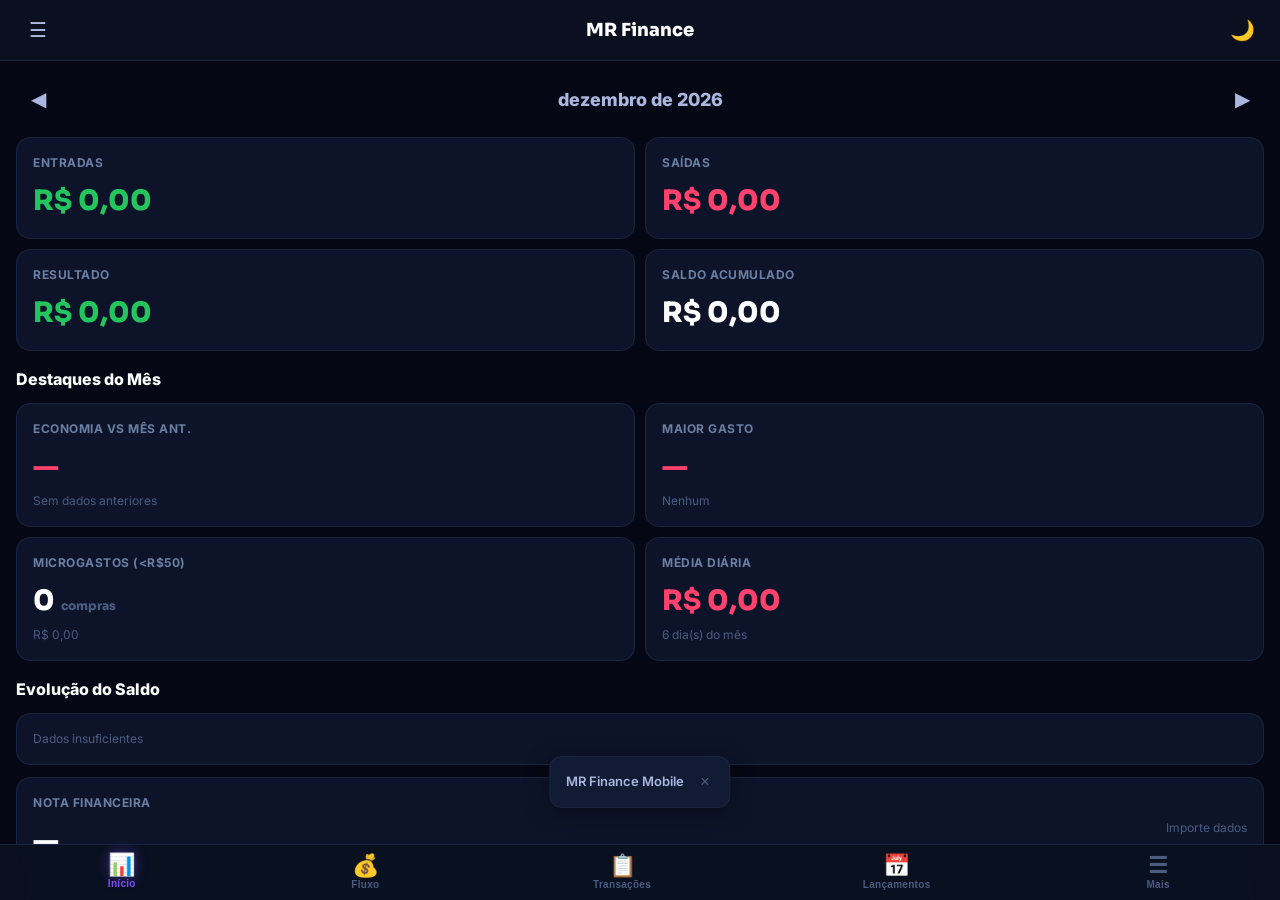
==== commit dc4e6540: "Add files via upload" ====
--- a/index.html
+++ b/index.html
@@ -1,5836 +1,12 @@
 <!DOCTYPE html>
 <html lang="pt-BR">
 <head>
-<meta charset="UTF-8" />
-<meta name="viewport" content="width=device-width, initial-scale=1.0" />
-<title>MR Finance — Painel Financeiro</title>
-  <meta name="description" content="MR Finance: painel financeiro pessoal para acompanhar receitas, despesas, metas, fluxo de caixa e DRE de forma simples e privada, direto no seu dispositivo.">
-  <meta name="color-scheme" content="dark light">
-  <meta name="theme-color" content="#7c4dff">
-  <meta name="mobile-web-app-capable" content="yes">
-  <meta name="apple-mobile-web-app-capable" content="yes">
-  <meta name="apple-mobile-web-app-status-bar-style" content="black-translucent">
-  <meta name="apple-mobile-web-app-title" content="MR Finance">
-  <meta name="application-name" content="MR Finance">
-  <link rel="manifest" href="manifest.webmanifest">
-  <link rel="apple-touch-icon" href="icons/icon-192.png">
-  <link rel="icon" type="image/png" sizes="512x512" href="icons/icon-512.png">
-<!-- Versão final QA: baseada em mr_finance_basico_rico_v3_header_grafico.html -->
-<link rel="preconnect" href="https://fonts.googleapis.com">
-<link rel="preconnect" href="https://fonts.gstatic.com" crossorigin>
-<link href="https://fonts.googleapis.com/css2?family=Inter:wght@400;500;600;700;800;900&family=Sora:wght@600;700;800&display=swap" rel="stylesheet">
-<style>
-:root{--bg:#050814;--panel:#0c1327;--panel2:#111a34;--panel3:#162140;--line:#233357;--line2:#314773;--txt:#f7f9ff;--dim:#aab7df;--mut:#6f7da4;--green:#22e68b;--red:#ff416d;--purple:#7c4dff;--purple2:#9d6bff;--blue:#2787ff;--orange:#ffb238;--cyan:#20d6d2;--shadow:0 22px 80px rgba(0,0,0,.52);--font:'Inter',system-ui,-apple-system,Segoe UI,sans-serif;--head:'Sora','Inter',sans-serif}
-[data-theme="light"]{--bg:#eef2fb;--panel:#fff;--panel2:#f7f9ff;--panel3:#eef3ff;--line:#d8e1f3;--line2:#c6d3eb;--txt:#10182d;--dim:#52617d;--mut:#8390aa;--shadow:0 18px 50px rgba(30,46,85,.12)}
-*{box-sizing:border-box;margin:0;padding:0}html{scroll-behavior:smooth}body{font-family:var(--font);color:var(--txt);background:radial-gradient(850px 520px at 82% 8%,rgba(124,77,255,.16),transparent 60%),radial-gradient(700px 420px at 60% 96%,rgba(34,230,139,.06),transparent 55%),linear-gradient(135deg,#050714 0%,#060a18 60%,#080a16 100%);overflow-x:hidden}body[data-theme="light"]{background:#eef2fb}button,input,select{font:inherit;color:inherit}button{border:0;background:none;cursor:pointer}.num{font-variant-numeric:tabular-nums}::-webkit-scrollbar{width:10px;height:10px}::-webkit-scrollbar-thumb{background:#26375f;border-radius:99px}.app{display:grid;grid-template-columns:250px minmax(0,1fr);min-height:100vh}.sidebar{position:sticky;top:0;align-self:start;min-height:100vh;padding:18px 12px;border-right:1px solid var(--line);background:linear-gradient(180deg,rgba(8,12,28,.98),rgba(5,8,18,.96));display:flex;flex-direction:column;gap:12px}.brand{display:flex;gap:12px;align-items:center;padding:0 2px 8px}.logo{width:52px;height:52px;border-radius:15px;background:linear-gradient(135deg,#6b35ff,#8e5cff);display:grid;place-items:center;font:800 26px var(--head);box-shadow:0 0 32px rgba(124,77,255,.55)}.brand h1{font:800 25px/1 var(--head);letter-spacing:-.04em}.brand p{font-size:12px;color:var(--dim);margin-top:4px}.nav{display:flex;flex-direction:column;gap:6px}.nav button{height:42px;border-radius:13px;display:flex;align-items:center;gap:10px;padding:0 12px;color:#cbd6ff;font-weight:800;font-size:13.5px;transition:.18s}.nav button.active{background:linear-gradient(90deg,#5b31dc,#7b43ff);color:#fff;box-shadow:0 12px 26px rgba(91,49,220,.35)}.nav button:not(.active):hover{background:rgba(255,255,255,.06);color:#fff}.spacer{flex:1}.score,.quick,.theme{border:1px solid var(--line);border-radius:20px;background:rgba(14,21,43,.82)}.score{padding:13px;text-align:center;background:linear-gradient(160deg,rgba(100,45,220,.45),rgba(31,17,74,.5));border-color:#39227a}.score h3{font-size:14px}.score .big{font:800 40px var(--head);margin:8px 0 0}.score p{font-size:12px;color:#c3caff}.score button,.quick button,.theme button,.mini{height:38px;border:1px solid rgba(255,255,255,.14);border-radius:12px;background:rgba(255,255,255,.04);padding:0 12px;font-weight:900;color:#dbe3ff}.score button{margin-top:12px}.quick{padding:12px}.quick h4{font-size:13px;color:#b8c4ea;margin-bottom:9px}.quick button{width:100%;display:flex;align-items:center;gap:8px;justify-content:flex-start;margin:7px 0}.theme{padding:10px;display:flex;justify-content:space-between;align-items:center}.theme b{font-size:13px;color:#cbd6ff}.main{padding:24px 26px 44px;max-width:1240px;width:100%;margin:0 auto}
-.main:has(#page-conciliacao.active){max-width:none;padding-left:18px;padding-right:18px}.top{display:flex;justify-content:space-between;align-items:center;margin-bottom:20px;gap:12px}.month{display:flex;align-items:center;gap:11px}.round,.iconbtn{width:42px;height:42px;border:1px solid var(--line2);border-radius:14px;background:#0d1429;display:grid;place-items:center;font-size:20px}.month h2{font:800 26px var(--head);letter-spacing:-.03em;min-width:210px;text-align:center}.status{display:flex;align-items:center;gap:10px}.updated{height:42px;border:1px solid var(--line2);border-radius:14px;background:#0d1429;padding:0 16px;display:flex;align-items:center;gap:10px;font-weight:800;color:#b9c5ee;font-size:13px}.dotok{width:11px;height:11px;border-radius:50%;background:var(--green);box-shadow:0 0 18px rgba(34,230,139,.7)}.bell{position:relative}.bell sup{position:absolute;right:-6px;top:-8px;background:#794bff;color:white;border-radius:9px;padding:1px 6px;font-size:10px}.primary{height:42px;border-radius:14px;background:linear-gradient(135deg,#5e36e2,#8e59ff);padding:0 18px;font-weight:900;color:white;box-shadow:0 10px 24px rgba(124,77,255,.35)}.page{display:none}.page.active{display:block}.empty{border:1.5px dashed var(--line2);border-radius:22px;background:linear-gradient(160deg,rgba(14,21,43,.78),rgba(8,13,29,.78));padding:54px 24px;text-align:center}.empty .e{font-size:48px;margin-bottom:10px}.empty h2{font:800 24px var(--head);margin-bottom:8px}.empty p{max-width:620px;margin:0 auto 18px;color:var(--dim);line-height:1.6}.kpi-grid{display:grid;grid-template-columns:repeat(5,minmax(0,1fr));gap:12px;margin-bottom:14px}.kpi{border:1px solid var(--line);border-radius:19px;padding:16px 18px;min-height:126px;overflow:hidden;background:linear-gradient(145deg,rgba(17,24,49,.96),rgba(10,16,34,.96));box-shadow:0 10px 34px rgba(0,0,0,.24)}.kpi.green{border-color:rgba(34,230,139,.28);background:radial-gradient(300px 120px at 25% 0%,rgba(34,230,139,.22),transparent 70%),var(--panel)}.kpi.red{border-color:rgba(255,65,109,.28);background:radial-gradient(300px 120px at 25% 0%,rgba(255,65,109,.18),transparent 70%),var(--panel)}.kpi.purple{border-color:rgba(124,77,255,.32);background:radial-gradient(300px 120px at 25% 0%,rgba(124,77,255,.22),transparent 70%),var(--panel)}.kpi.blue{border-color:rgba(39,135,255,.32);background:radial-gradient(300px 120px at 25% 0%,rgba(39,135,255,.20),transparent 70%),var(--panel)}.klabel{display:flex;align-items:center;gap:9px;font-size:12.5px;font-weight:900;color:#dce5ff}.ic{width:28px;height:28px;border-radius:12px;display:grid;place-items:center}.green .ic{background:rgba(34,230,139,.18)}.red .ic{background:rgba(255,65,109,.16)}.purple .ic{background:rgba(124,77,255,.18)}.blue .ic{background:rgba(39,135,255,.18)}.kval{font:800 clamp(20px,2.2vw,29px) var(--head);letter-spacing:-.04em;margin:12px 0 4px;white-space:nowrap}.ksub{font-size:12.5px;color:#9eaada}.bar{height:7px;background:rgba(255,255,255,.09);border-radius:99px;overflow:hidden;margin-top:12px}.bar i{display:block;height:100%;border-radius:99px}.green .bar i{background:var(--green)}.red .bar i{background:var(--red)}.badge{display:inline-flex;margin-top:8px;padding:5px 10px;border-radius:11px;background:rgba(34,230,139,.16);color:var(--green);font-size:12.5px;font-weight:900}.grid{display:grid;gap:14px}.two{grid-template-columns:1.05fr 1.5fr}.three{grid-template-columns:1fr 1fr 1fr}.wide-left{grid-template-columns:1.45fr 1fr}.panel{border:1px solid var(--line);border-radius:20px;background:linear-gradient(160deg,rgba(14,21,43,.94),rgba(8,13,29,.94));box-shadow:0 10px 34px rgba(0,0,0,.23);overflow:hidden}.head{padding:16px 18px 10px;display:flex;justify-content:space-between;align-items:flex-start;gap:12px}.title{font:800 17px var(--head);letter-spacing:-.02em}.subtitle{font-size:12px;color:#93a0c7;margin-top:3px}.actions{padding:0 16px 16px;display:flex;flex-direction:column;gap:10px}.action{display:flex;align-items:center;gap:13px;padding:11px 13px;border:1px solid var(--line2);border-radius:14px;background:#0e1a31;transition:.2s;text-align:left}.action:hover{transform:translateY(-1px);border-color:#406299}.action .aic{width:46px;height:46px;border-radius:14px;display:grid;place-items:center;font-size:24px;flex:0 0 auto}.action.green .aic{background:linear-gradient(135deg,#0dab55,#22e68b)}.action.blue .aic{background:linear-gradient(135deg,#1b59d4,#2790ff)}.action.orange .aic{background:linear-gradient(135deg,#b66a02,#ffb238)}.action.purple .aic{background:linear-gradient(135deg,#6330e2,#9a66ff)}.action b{display:block;font-size:14px}.action span{font-size:12px;color:#9eacd5}.action em{margin-left:auto;font-style:normal;font-size:25px;color:#dbe4ff}.donut-wrap{display:grid;grid-template-columns:230px minmax(0,1fr);gap:12px;align-items:center;padding:8px 18px 18px}.donut{position:relative;width:210px;height:210px}.donut svg{width:100%;height:100%;filter:drop-shadow(0 18px 28px rgba(124,77,255,.22))}.donut-center{position:absolute;inset:0;display:grid;place-content:center;text-align:center}.donut-center span{font-size:18px;color:#aebcff}.donut-center b{font:800 25px var(--head);display:block;margin:2px 0}.donut-center small{font-size:12px;color:#8c99c1}.legend{display:flex;flex-direction:column;background:rgba(8,13,29,.54);border:1px solid rgba(255,255,255,.05);border-radius:17px;padding:12px 14px;gap:8px}.leg{display:grid;grid-template-columns:16px minmax(0,1fr) 44px 88px;align-items:center;gap:8px;font-size:12.5px;border-bottom:1px solid rgba(255,255,255,.055);padding-bottom:7px}.leg:last-child{border-bottom:0;padding-bottom:0}.sq{width:13px;height:13px;border-radius:4px}.leg b{font-weight:900;white-space:nowrap;overflow:hidden;text-overflow:ellipsis}.leg small{text-align:right;color:#c9d2f5;font-weight:800}.leg strong{text-align:right}.best{display:flex;align-items:center;gap:12px;margin:0 auto 16px;padding:11px 12px;border:1px solid var(--line2);border-radius:15px;max-width:max-content;background:#101a33}.charts{padding:0 18px 18px}.chart-svg{width:100%;height:210px;overflow:visible}.axis{stroke:#1c294b;stroke-width:1}.compare{padding:8px 16px 16px;display:flex;flex-direction:column;gap:10px}.comp{display:grid;grid-template-columns:42px minmax(0,1fr) auto;gap:11px;align-items:center;padding:11px;border-radius:16px;background:rgba(255,255,255,.035)}.comp .ci{width:38px;height:38px;border-radius:14px;display:grid;place-items:center;font-size:18px}.comp b{font-size:13px}.comp p{font-size:12px;color:#b1bce1}.comp strong{font-size:13px}.up{color:var(--green)!important}.down{color:var(--red)!important}
-/* Comparação 2.0 - impacto real do mês */
-.compare-v2{gap:9px;padding-top:2px}.cmp-summary{border:1px solid var(--line2);border-radius:16px;background:linear-gradient(145deg,rgba(124,77,255,.13),rgba(16,26,51,.96));padding:13px 14px}.cmp-summary small{display:block;color:#9fb0de;font-size:10.5px;font-weight:900;text-transform:uppercase;letter-spacing:.04em}.cmp-summary b{display:block;font:800 17px var(--head);letter-spacing:-.03em;margin-top:4px}.cmp-summary p{font-size:12px;color:#b5c1e7;line-height:1.35;margin-top:4px}.cmp-grid{display:grid;grid-template-columns:1fr;gap:8px}.cmp-card{border:1px solid rgba(255,255,255,.07);border-radius:14px;background:#101a33;padding:11px 12px;display:grid;grid-template-columns:32px minmax(0,1fr) auto;gap:10px;align-items:center}.cmp-card .ci{width:32px;height:32px;border-radius:12px;display:grid;place-items:center;font-size:16px}.cmp-card b{font-size:12.5px;display:block}.cmp-card p{font-size:11.5px;color:#9fb0de;margin-top:2px;white-space:nowrap;overflow:hidden;text-overflow:ellipsis}.cmp-card strong{font-size:13px;font-weight:900;white-space:nowrap;text-align:right}.cmp-footer{border:1px dashed rgba(255,255,255,.12);border-radius:14px;padding:10px 12px;color:#b7c3ea;font-size:12px;line-height:1.35;background:rgba(255,255,255,.025)}.cmp-empty{padding:22px 14px;text-align:center;color:#9fb0de;font-size:12.5px;line-height:1.45}
-@media(max-width:700px){.pulse-row{grid-template-columns:34px minmax(0,1fr)}.pulse-row strong{grid-column:2;text-align:left}.pulse-bar{grid-column:1/3}}
-.goals{display:grid;grid-template-columns:repeat(3,minmax(0,1fr));gap:13px;padding:0 16px 16px}.goal{border:1px solid var(--line);border-radius:16px;background:#101832;padding:15px;position:relative;min-width:0}.goal-del{position:absolute;right:10px;top:10px;width:28px;height:28px;border-radius:10px;color:#aeb9dc}.goal-del:hover{background:rgba(255,65,109,.14);color:var(--red)}.goaltop{display:flex;gap:12px;align-items:center;padding-right:28px}.coin{width:44px;height:44px;border-radius:16px;display:grid;place-items:center;font-size:23px;flex:0 0 auto}.goal h3{font-size:14px;line-height:1.2;word-break:break-word}.ring{width:62px;height:62px;border-radius:50%;background:conic-gradient(var(--c) calc(var(--p)*1%),#263456 0);display:grid;place-items:center;flex:0 0 auto}.ring span{width:47px;height:47px;border-radius:50%;background:#111a33;display:grid;place-items:center;font-weight:900}.money{font:800 clamp(18px,1.6vw,22px) var(--head);letter-spacing:-.04em;white-space:nowrap}.of{font-size:12px;color:#9fadd6}.gbar{height:8px;border-radius:99px;background:#263456;overflow:hidden;margin:10px 0}.gbar i{display:block;width:calc(var(--p)*1%);height:100%;border-radius:99px;background:var(--c)}.goal p{font-size:12px;color:#b8c4eb}.recbox{padding:6px 16px 16px}.rec{display:grid;grid-template-columns:28px minmax(0,1fr) auto;gap:10px;align-items:center;padding:8px 0}.rec b{font-size:12.5px;white-space:nowrap;overflow:hidden;text-overflow:ellipsis;display:block}.rec small{display:block;color:#93a2cd;font-size:11px;margin-top:1px}.rec strong{color:var(--red);font-size:13px;white-space:nowrap}.rbar{height:7px;border-radius:99px;background:#263456;margin-top:6px;overflow:hidden}.rbar i{display:block;height:100%;border-radius:99px;background:var(--c);width:var(--w)}.highlights{display:grid;grid-template-columns:repeat(4,1fr);gap:13px;padding:0 16px 18px}.hl{border:1px solid var(--line2);border-radius:16px;background:#111a33;padding:16px;min-height:136px;overflow:hidden}.hico{font-size:28px;margin-bottom:12px}.hl small{color:#9eb0e2}.hl b{display:block;font:800 clamp(16px,1.5vw,21px) var(--head);letter-spacing:-.04em;margin-top:3px;line-height:1.12;max-height:3.35em;overflow:hidden}.hl p{font-size:12px;color:#b6c3ed;margin-top:4px}.wealth{padding:0 18px 18px}.wealth h3{font:800 28px var(--head);letter-spacing:-.04em}.wealth p{font-size:13px;color:#9eadde}.filters{display:flex;gap:10px;align-items:center;padding:0 18px 14px;flex-wrap:wrap}.search,.select,.inp{height:40px;background:#0d1429;border:1px solid var(--line2);border-radius:12px;padding:0 13px;outline:0}.search{min-width:230px}.search:focus,.select:focus,.inp:focus{border-color:#7b43ff}.txlist{padding:0 18px 18px;max-height:620px;overflow:auto}.tx{display:grid;grid-template-columns:42px minmax(0,1fr) auto auto;gap:12px;align-items:center;padding:11px 0;border-bottom:1px solid rgba(255,255,255,.06)}.txi{width:38px;height:38px;border-radius:14px;background:#102044;display:grid;place-items:center}.tx b{font-size:14px;white-space:nowrap;overflow:hidden;text-overflow:ellipsis;display:block}.tx p{font-size:12px;color:#9eb0df}.tx strong{font-weight:900;white-space:nowrap}.tx button{width:30px;height:30px;border-radius:10px;color:#aeb9dc}.tx button:hover{background:rgba(124,77,255,.16);color:white}.card-empty{padding:28px;color:#9eb0df;text-align:center}.page-title{font:800 24px var(--head);margin-bottom:14px}.subgrid{display:grid;grid-template-columns:repeat(2,1fr);gap:14px}.toast{position:fixed;left:50%;bottom:24px;transform:translateX(-50%) translateY(18px);opacity:0;pointer-events:none;background:#111a33;border:1px solid var(--line2);box-shadow:var(--shadow);border-radius:14px;padding:13px 18px;font-weight:800;color:#eaf0ff;transition:.2s;z-index:99}.toast.show{opacity:1;transform:translateX(-50%) translateY(0)}.modal{position:fixed;inset:0;background:rgba(0,0,0,.62);backdrop-filter:blur(5px);display:none;align-items:center;justify-content:center;padding:20px;z-index:90}.modal.open{display:flex}.dialog{width:min(520px,100%);max-height:90vh;overflow:auto;background:var(--panel);border:1px solid var(--line2);border-radius:22px;box-shadow:var(--shadow)}.dialog.wide{width:min(760px,100%)}.dh{display:flex;justify-content:space-between;align-items:center;padding:17px 18px;border-bottom:1px solid var(--line)}.dh h3{font:800 17px var(--head)}.db{padding:18px}.field{margin-bottom:14px}.field label{display:block;font-size:11px;color:#9eacd5;font-weight:900;text-transform:uppercase;margin-bottom:6px}.inp{width:100%;height:46px}.row2{display:grid;grid-template-columns:1fr 1fr;gap:10px}.catgrid{display:grid;grid-template-columns:1fr 1fr;gap:8px}.catgrid button{padding:10px;border:1px solid var(--line2);border-radius:12px;background:#0d1429;text-align:left;font-weight:800}.catgrid button:hover,.catgrid button.on{border-color:#7b43ff;background:rgba(124,77,255,.16)}.modal-actions{display:grid;gap:10px}.modal-actions button{height:46px;border:1px solid var(--line2);border-radius:14px;background:#0d1429;text-align:left;padding:0 14px;font-weight:900}.modal-actions button:hover{border-color:#7b43ff}.danger{color:var(--red)!important}.notif{display:flex;gap:12px;padding:12px;border:1px solid var(--line);border-radius:14px;background:#101832;margin-bottom:10px}.notif b{display:block;font-size:13px}.notif p{font-size:12px;color:#9fb0de}.goals-home{grid-template-columns:repeat(3,minmax(0,1fr));align-items:stretch}.goals-home .goal{min-height:176px}.goals-home .goal-del{display:none}.recbox-home{padding-top:2px}.recbox-home .rec{padding:7px 0;grid-template-columns:26px minmax(0,1fr) auto}.recbox-home .rec small{display:none}.recbox-home .rec b{font-size:12px;line-height:1.15}.recbox-home .rec strong{font-size:12.5px}.recbox-home .rbar{height:7px}.recbox-home .card-empty{padding:22px 16px}.goal h3,.rec b,.hl b{overflow-wrap:anywhere}.hl b{font-size:clamp(15px,1.25vw,19px)}.hidden{display:none!important}@media(max-width:1100px){.app{grid-template-columns:1fr}.sidebar{position:relative;height:auto}.nav{display:grid;grid-template-columns:repeat(3,1fr)}.score,.quick,.theme{display:none}.kpi-grid{grid-template-columns:repeat(2,1fr)}.two,.three,.wide-left,.subgrid{grid-template-columns:1fr}.goals,.highlights{grid-template-columns:repeat(2,1fr)}.donut-wrap{grid-template-columns:1fr}.donut{margin:auto}.main{max-width:960px}}@media(max-width:700px){.main{padding:18px 12px 36px}.top{flex-direction:column;align-items:flex-start}.status{flex-wrap:wrap}.month h2{font-size:21px;min-width:150px}.kpi-grid,.goals,.highlights{grid-template-columns:1fr}.nav{grid-template-columns:1fr 1fr}.leg{grid-template-columns:16px 1fr 40px}.leg strong{display:none}.tx{grid-template-columns:42px 1fr auto}.tx button{display:none}.row2,.catgrid{grid-template-columns:1fr}.search{min-width:100%}}
-
-/* QA refinements: compact cards, colored legends and goal icon picker */
-.evo-legend{display:flex;gap:10px;align-items:center;font-size:10.5px;font-weight:800;fill:none}
-.goal{display:flex;flex-direction:column;min-height:180px}.goal .money{font-size:clamp(18px,1.35vw,21px);line-height:1.05;max-width:150px;overflow:hidden;text-overflow:ellipsis}.goal .of{white-space:nowrap;overflow:hidden;text-overflow:ellipsis;max-width:150px}.goals-home .goal{min-height:172px;max-width:260px}.goals-home{grid-template-columns:repeat(auto-fit,minmax(220px,260px));align-items:stretch}.goaltop{min-height:44px}.goal p{line-height:1.25}.icon-picker{display:grid;grid-template-columns:repeat(6,1fr);gap:8px}.icon-option{height:42px;border:1px solid var(--line2);border-radius:13px;background:#0d1429;font-size:20px;display:grid;place-items:center}.icon-option.active,.icon-option:hover{border-color:#7b43ff;background:rgba(124,77,255,.18);box-shadow:0 0 0 2px rgba(124,77,255,.08) inset}.dialog .primary{margin-top:4px}.recbox-home .rec b{max-width:100%;}.recbox-home .rec strong{font-size:12px}.highlights .hl{min-width:0}.highlights .hl b{word-break:normal;overflow-wrap:break-word}
-@media(max-width:1300px){.kval{font-size:clamp(20px,1.8vw,27px)}.donut-wrap{grid-template-columns:200px minmax(0,1fr)}.donut{width:190px;height:190px}.goals-home{grid-template-columns:repeat(auto-fit,minmax(210px,1fr))}.goal .money{font-size:19px}.wide-left{grid-template-columns:minmax(0,1.35fr) minmax(360px,.95fr)}}
-
-
-.rec strong{font-size:12px;text-align:right}.rec span{display:grid;place-items:center}.recbox-home .rec{grid-template-columns:24px minmax(0,1fr) 96px}.recbox-home .rec b{font-size:11.5px}.recbox-home .rec strong{font-size:11.5px}.action{cursor:pointer}.action:focus-visible,.mini:focus-visible,.primary:focus-visible{outline:2px solid #8e59ff;outline-offset:2px}
-
-/* Orçamentos por categoria */
-.budgets{padding:4px 16px 16px;display:flex;flex-direction:column;gap:10px}
-.budget{display:grid;grid-template-columns:40px minmax(0,1fr) 112px;gap:12px;align-items:center;padding:10px 12px;border:1px solid var(--line2);border-radius:14px;background:#101a33}
-.budget .b-ic{width:40px;height:40px;border-radius:13px;background:#0d1429;display:grid;place-items:center;font-size:20px}
-.b-main{min-width:0}.b-top{display:flex;justify-content:space-between;gap:8px;font-size:13px}.b-top b{font-weight:800}.b-top span{color:#cdd7f5;white-space:nowrap}
-.b-bar{height:8px;border-radius:99px;background:#263456;overflow:hidden;margin:7px 0 4px}.b-bar i{display:block;height:100%;border-radius:99px;transition:.3s}
-.b-sub{font-size:11px;color:#93a2cd;min-height:14px}
-.b-input{height:38px;background:#0d1429;border:1px solid var(--line2);border-radius:11px;padding:0 10px;outline:0;color:var(--txt);width:100%;font-weight:800}
-.b-input:focus{border-color:#7b43ff}
-/* Insights e alertas */
-.insights{padding:4px 16px 16px;display:grid;grid-template-columns:1fr 1fr;gap:10px}
-.insight{display:flex;gap:11px;align-items:flex-start;padding:12px;border:1px solid var(--line2);border-radius:14px;background:#101a33}
-.insight .i-ic{font-size:20px;line-height:1.2;flex:0 0 auto}
-.insight b{font-size:13px;display:block}.insight p{font-size:12px;color:#a9b6dd;margin-top:2px;line-height:1.35}
-.insight.good{border-color:rgba(34,230,139,.4)}.insight.bad{border-color:rgba(255,65,109,.45)}.insight.warn{border-color:rgba(255,178,56,.4)}
-@media(max-width:900px){.insights{grid-template-columns:1fr}}
-@media(max-width:700px){.budget{grid-template-columns:34px minmax(0,1fr) 92px}}
-/* Detalhe: quem recebeu */
-.detail{padding:4px 16px 16px;display:flex;flex-direction:column;gap:9px}
-.dsum{display:flex;gap:8px;flex-wrap:wrap;margin-bottom:4px}
-.dchip{padding:6px 11px;border-radius:11px;background:#101a33;border:1px solid var(--line2);font-size:12px;font-weight:800}
-.drow{display:grid;grid-template-columns:34px minmax(0,1fr) auto;gap:11px;align-items:center;padding:9px 11px;border:1px solid var(--line2);border-radius:13px;background:#101a33}
-.drow .d-ic{width:34px;height:34px;border-radius:11px;display:grid;place-items:center;font-size:16px;background:#0d1429;flex:0 0 auto}
-.drow b{font-size:13px}.drow small{font-size:11px;color:#93a2cd;display:block;margin-top:1px}
-.d-tag{font-size:9.5px;font-weight:900;padding:1px 7px;border-radius:8px;margin-left:7px;letter-spacing:.03em}
-.d-tag.pessoa{background:rgba(39,135,255,.16);color:#5aa6ff}.d-tag.empresa{background:rgba(124,77,255,.18);color:#b08cff}.d-tag.outro{background:rgba(255,255,255,.06);color:#9aa6c8}
-.drow .d-amt{text-align:right;font-weight:900;white-space:nowrap}
-.drow .d-bar{height:6px;border-radius:99px;background:#263456;overflow:hidden;margin-top:6px}.drow .d-bar i{display:block;height:100%;border-radius:99px}
-/* Categorias: evolução por categoria */
-.cattrends{padding:4px 16px 16px;display:flex;flex-direction:column;gap:9px}
-.ctrow{display:grid;grid-template-columns:40px minmax(0,1.25fr) 160px minmax(0,1fr);gap:12px;align-items:center;padding:9px 12px;border:1px solid var(--line2);border-radius:13px;background:#101a33}
-.ctrow .d-ic{width:40px;height:40px;border-radius:12px;display:grid;place-items:center;font-size:19px;background:#0d1429;flex:0 0 auto}
-.ctname b{font-size:13px}.ctname small{display:block;font-size:11px;color:#93a2cd;margin-top:1px}
-.ctspark{display:flex;align-items:center;justify-content:center}
-.ctnow{text-align:right}.ctnow b{font:800 15px var(--head)}.ctnow small{display:block;font-size:11px;color:#9aa6c8;margin-top:2px}
-@media(max-width:820px){.ctrow{grid-template-columns:36px minmax(0,1fr) auto}.ctspark{display:none}}
-/* Recorrentes agrupados */
-.recgroup{margin-bottom:14px}.recgroup .rech{font:800 14px var(--head);padding:2px 16px 8px;color:#cdd7f5}
-/* Categorias clicaveis */
-.ctrow{cursor:pointer;transition:.15s}.ctrow:hover{border-color:#406299}
-/* Blocos recolhiveis (Para onde foi / De onde veio) */
-.catblock{border:1px solid var(--line);border-radius:18px;background:linear-gradient(160deg,rgba(14,21,43,.94),rgba(8,13,29,.94));overflow:hidden;margin-bottom:14px}
-.catblock>summary{list-style:none;cursor:pointer;padding:15px 18px;display:flex;align-items:center;gap:12px}
-.catblock>summary::-webkit-details-marker{display:none}
-.catblock>summary>div:first-child{flex:1;min-width:0}
-.catblock>summary::after{content:'\25be';color:#7e8db5;font-size:14px;flex:0 0 auto;transition:.2s}
-.catblock[open]>summary::after{transform:rotate(180deg)}
-.cbtitle{font:800 17px var(--head)}.cbsub{display:block;font-size:12px;color:#93a0c7;margin-top:3px}
-.bcat{height:30px;margin-top:8px;font-size:11.5px;font-weight:700;max-width:100%;background:#0d1429;border:1px solid var(--line2);border-radius:9px;padding:0 8px;color:var(--txt);outline:0;cursor:pointer}.bcat:focus{border-color:#7b43ff}
-.contas{padding:4px 16px 16px;display:flex;flex-direction:column;gap:9px}.conta{display:grid;grid-template-columns:38px minmax(0,1fr) auto auto auto;gap:10px;align-items:center;padding:9px 11px;border:1px solid var(--line2);border-radius:13px;background:#101a33}.conta .d-ic{width:38px;height:38px;border-radius:12px;display:grid;place-items:center;font-size:17px;background:#0d1429;flex:0 0 auto}.conta b{font-size:13px;white-space:nowrap;overflow:hidden;text-overflow:ellipsis;display:block}.conta small{display:block;font-size:11px;color:#93a2cd;margin-top:1px}.conta strong{white-space:nowrap}.conta .conf{height:34px;background:rgba(34,230,139,.14);border:1px solid rgba(34,230,139,.4);color:#22e68b;white-space:nowrap;border-radius:11px;padding:0 12px;font-weight:800;cursor:pointer}.conta .delc{width:32px;height:32px;color:#aeb9dc;border-radius:10px}.conta .delc:hover{background:rgba(255,65,109,.14);color:var(--red)}@media(max-width:600px){.conta{grid-template-columns:38px minmax(0,1fr) auto;row-gap:8px}.conta .conf,.conta .delc{grid-column:2/4;justify-self:start}}
-
-/* Lançamentos 2.0 - compromissos futuros, parcelas e calendário */
-.lanc-hero{display:grid;grid-template-columns:1.2fr .8fr;gap:14px;margin-bottom:14px}
-.lanc-hero-card{border:1px solid var(--line);border-radius:20px;background:linear-gradient(145deg,rgba(124,77,255,.16),rgba(16,26,51,.96));padding:16px 18px;box-shadow:0 10px 34px rgba(0,0,0,.18)}
-.lanc-hero-card h3{font:800 18px var(--head);margin-bottom:5px}.lanc-hero-card p{font-size:12.5px;color:#aebbef;line-height:1.45}
-.lanc-kpis{display:grid;grid-template-columns:repeat(4,minmax(0,1fr));gap:10px;margin-bottom:14px}.lanc-kpi{border:1px solid var(--line2);border-radius:16px;background:#101a33;padding:13px 14px;min-width:0}.lanc-kpi small{display:block;color:#9fb0de;font-size:10.5px;font-weight:900;text-transform:uppercase;letter-spacing:.04em}.lanc-kpi b{display:block;font:800 19px var(--head);letter-spacing:-.03em;margin-top:5px;white-space:nowrap}.lanc-kpi span{display:block;font-size:11.5px;color:#9ba9d3;margin-top:3px;white-space:nowrap;overflow:hidden;text-overflow:ellipsis}
-.due-badge{display:inline-flex;align-items:center;gap:5px;border-radius:999px;padding:3px 8px;font-size:10.5px;font-weight:900;border:1px solid rgba(255,255,255,.08);margin-left:7px;vertical-align:middle}.due-ok{background:rgba(34,230,139,.12);color:var(--green);border-color:rgba(34,230,139,.35)}.due-soon{background:rgba(255,178,56,.13);color:var(--orange);border-color:rgba(255,178,56,.35)}.due-bad{background:rgba(255,65,109,.13);color:var(--red);border-color:rgba(255,65,109,.35)}.due-info{background:rgba(39,135,255,.13);color:#8dbdff;border-color:rgba(39,135,255,.35)}.due-cancel{background:rgba(255,255,255,.05);color:#9aa6c8}
-.conta.installment{grid-template-columns:38px minmax(0,1fr) auto auto auto auto}.conta .lanc-actions{display:flex;gap:6px;flex-wrap:wrap;justify-content:flex-end}.conta .mini.alt{background:rgba(255,255,255,.045);color:#cdd7f5}.conta .mini.warn{background:rgba(255,178,56,.10);border-color:rgba(255,178,56,.35);color:var(--orange)}
-.future-panel{margin-top:14px}.future-list{padding:0 18px 18px;display:flex;flex-direction:column;gap:9px}.future-card{display:grid;grid-template-columns:42px minmax(0,1fr) auto;gap:12px;align-items:center;border:1px solid var(--line2);border-radius:15px;background:#101a33;padding:11px 12px}.future-card .d-ic{width:42px;height:42px;border-radius:14px;background:#0d1429;display:grid;place-items:center;font-size:19px}.future-card b{font-size:13.5px}.future-card small{display:block;font-size:11.5px;color:#9fb0de;margin-top:2px}.future-card strong{font:800 15px var(--head);white-space:nowrap}
-.calendar-grid{padding:0 18px 18px;display:grid;grid-template-columns:repeat(7,minmax(0,1fr));gap:8px}.cal-day{border:1px solid var(--line2);border-radius:14px;background:#101a33;min-height:86px;padding:9px;overflow:hidden}.cal-day .cal-num{font-weight:900;font-size:12px;color:#dbe3ff}.cal-day .cal-item{margin-top:6px;padding:5px 6px;border-radius:9px;font-size:10.5px;font-weight:800;white-space:nowrap;overflow:hidden;text-overflow:ellipsis;background:rgba(124,77,255,.14);color:#d8ccff}.cal-day .cal-item.out{background:rgba(255,65,109,.12);color:#ff9bb2}.cal-day .cal-item.in{background:rgba(34,230,139,.12);color:#83f3be}.cal-empty{opacity:.45}.debt-progress{height:7px;background:#263456;border-radius:99px;overflow:hidden;margin-top:7px}.debt-progress i{display:block;height:100%;border-radius:99px;background:var(--green)}
-.form-note{font-size:12px;color:#9fb0de;line-height:1.45;margin:-4px 0 14px}.checkline{display:flex;align-items:center;gap:9px;font-size:13px;color:#dbe3ff;font-weight:800;margin-bottom:14px}.checkline input{accent-color:#7c4dff;width:18px;height:18px}
-@media(max-width:1000px){.lanc-hero{grid-template-columns:1fr}.lanc-kpis{grid-template-columns:1fr 1fr}.calendar-grid{grid-template-columns:repeat(2,1fr)}.conta.installment{grid-template-columns:38px minmax(0,1fr) auto;row-gap:8px}.conta .lanc-actions{grid-column:2/4;justify-content:flex-start}}
-@media(max-width:620px){.lanc-kpis{grid-template-columns:1fr}.future-card{grid-template-columns:38px minmax(0,1fr)}.future-card strong{grid-column:2}.calendar-grid{grid-template-columns:1fr}.cal-day{min-height:auto}.cal-empty{display:none}}
-
-.conta.done{opacity:.7}.conta .undo{height:34px;background:rgba(255,255,255,.06);border:1px solid var(--line2);color:#cdd7f5;border-radius:11px;padding:0 11px;font-weight:800;cursor:pointer}.done-block{margin-top:10px}.done-block>summary{padding:11px 14px}.done-block .detail{padding-top:0}
-.kpi.gold{border-color:rgba(255,178,56,.34);background:radial-gradient(300px 120px at 25% 0%,rgba(255,178,56,.2),transparent 70%),var(--panel)}.gold .ic{background:rgba(255,178,56,.2)}
-.pctgrid{display:grid;grid-template-columns:repeat(3,1fr);gap:8px}.pctgrid button{min-height:48px;border:1px solid var(--line2);border-radius:12px;background:#0d1429;font-weight:900;color:#dbe3ff;cursor:pointer;display:flex;flex-direction:column;align-items:center;justify-content:center;gap:1px;line-height:1.1;padding:4px}.pctgrid button b{font-size:14px}.pctgrid button small{font-size:10px;opacity:.8;font-weight:700}.pctgrid button.on{border-color:#22e68b;background:rgba(34,230,139,.16);color:#22e68b}.reserve-goal{cursor:pointer;border-color:rgba(34,230,139,.35)!important}
-.conta-tots{display:grid;grid-template-columns:1fr 1fr;gap:10px;padding:4px 16px 8px}.conta-tot{display:grid;grid-template-columns:40px minmax(0,1fr) auto;gap:11px;align-items:center;padding:12px;border:1px solid var(--line2);border-radius:14px;background:#101a33;cursor:pointer;transition:.15s}.conta-tot:hover{border-color:#406299}.conta-tot .d-ic{width:40px;height:40px;border-radius:13px;display:grid;place-items:center;font-size:18px}.conta-tot b{font-size:13px}.conta-tot small{display:block;font-size:11px;color:#93a2cd}.conta-tot strong{font:800 16px var(--head)}@media(max-width:600px){.conta-tots{grid-template-columns:1fr}}
-.pickgoal{display:block;width:100%;text-align:left;padding:11px 13px;margin:6px 0;border:1px solid var(--line2);border-radius:12px;background:#0d1429;color:#dbe3ff;font-weight:800;cursor:pointer}.pickgoal:hover{border-color:#22e68b}.pickgoal.nova{border-color:rgba(34,230,139,.4);color:#22e68b}
-
-/* Melhorias UX 2026-06: visão geral mais limpa e focada */
-.smart-grid{display:block;margin:0 0 14px}
-.impact-card{border:1px solid var(--line);border-radius:20px;background:linear-gradient(160deg,rgba(14,21,43,.94),rgba(8,13,29,.94));box-shadow:0 10px 34px rgba(0,0,0,.18);overflow:hidden}.impact-head{padding:15px 18px 4px}.impact-head h3{font:800 17px var(--head);letter-spacing:-.02em}.impact-head p{font-size:12px;color:#93a0c7;margin-top:3px}.impact-line{padding:8px 18px 18px;display:grid;grid-template-columns:repeat(4,minmax(0,1fr));gap:10px}.impact-item{border:1px solid var(--line2);border-radius:14px;background:#101a33;padding:12px;min-width:0}.impact-item small{font-size:11px;color:#8fa0cb;font-weight:800;text-transform:uppercase;letter-spacing:.04em}.impact-item strong{display:block;font:800 clamp(15px,1.35vw,21px) var(--head);letter-spacing:-.03em;margin-top:5px;white-space:nowrap;overflow:hidden;text-overflow:ellipsis}.impact-item span{display:block;font-size:11.5px;color:#9ba9d3;margin-top:3px;white-space:nowrap;overflow:hidden;text-overflow:ellipsis}.impact-action{width:100%;height:34px;margin-top:5px;border:1px solid var(--line2);background:#0d1429;border-radius:11px;padding:0 10px;font-size:12px;font-weight:900;color:#dce5ff;text-align:left;white-space:nowrap;overflow:hidden;text-overflow:ellipsis}.impact-action:hover{border-color:#7b43ff;background:rgba(124,77,255,.13)}
-.privacy-on .privacy-sensitive,.privacy-on svg text{filter:blur(7px);user-select:none}.privacy-on input[type="number"],.privacy-on input[type="date"]{-webkit-text-security:disc;color:transparent;text-shadow:0 0 7px var(--txt)}.privacy-on .logo{filter:none}.privacy-note{font-size:11px;color:#93a0c7;margin-top:6px}
-@media(max-width:1050px){.impact-line{grid-template-columns:1fr 1fr}}@media(max-width:700px){.impact-line{grid-template-columns:1fr}}
-
-/* Ajustes finos: títulos dos gráficos e gráfico de gastos diário mais útil */
-/* Cabeçalho dos gráficos: título em cima, filtros abaixo para não cortar o nome */
-.chart-head-clean{align-items:flex-start;gap:8px 10px;flex-wrap:wrap;padding-bottom:8px}
-.chart-head-title{min-width:0;flex:1 0 100%;width:100%}
-.chart-head-title .title{white-space:normal;font-size:16px;line-height:1.15;display:block}
-.chart-head-title .subtitle{font-size:11.5px;margin-top:4px;white-space:nowrap;overflow:hidden;text-overflow:ellipsis;max-width:100%}
-.chart-head-clean .select{height:38px;min-width:0}
-.chart-head-clean .evoSelect{flex:1 1 145px}
-.chart-head-clean .yearSelect{flex:0 0 104px}
-@media(max-width:760px){.chart-head-title .subtitle{white-space:normal}.chart-head-clean .evoSelect,.chart-head-clean .yearSelect{flex:1 1 100%}}
-.pace-advice{margin:-4px 18px 18px;padding:11px 13px;border:1px solid var(--line2);border-radius:13px;background:#101a33;color:#cbd6f5;font-size:12px;line-height:1.45}.pace-advice b{color:var(--txt)}.pace-advice.good{border-color:rgba(34,230,139,.35);background:rgba(34,230,139,.08)}.pace-advice.warn{border-color:rgba(255,178,56,.4);background:rgba(255,178,56,.08)}.pace-advice.bad{border-color:rgba(255,65,109,.4);background:rgba(255,65,109,.08)}
-
-
-/* Fluxo de caixa avançado */
-.cash-equation{padding:2px 18px 18px;display:grid;grid-template-columns:repeat(7,auto);gap:10px;align-items:center;justify-content:space-between}
-.cash-step{min-width:0;border:1px solid var(--line2);border-radius:16px;background:#101a33;padding:13px 14px;min-height:76px;display:flex;flex-direction:column;justify-content:center}
-.cash-step small{display:block;color:#9fb0de;font-size:11.5px;font-weight:800;margin-bottom:5px}.cash-step b{font:800 clamp(17px,1.5vw,23px) var(--head);letter-spacing:-.04em;white-space:nowrap}.cash-op{font:900 22px var(--head);color:#8fa0d0;text-align:center}.cash-step.final{border-color:rgba(34,230,139,.32)}.cash-step.neg{border-color:rgba(255,65,109,.38)}
-.flow-table{padding:0 18px 18px;overflow:auto;max-height:520px}.flow-row{display:grid;grid-template-columns:92px minmax(240px,1fr) 120px 120px 130px;gap:10px;align-items:center;border-bottom:1px solid rgba(255,255,255,.065);padding:10px 0}.flow-row.headrow{position:sticky;top:0;background:var(--panel);z-index:2;border-bottom:1px solid var(--line2);color:#9fb0de;font-size:11px;font-weight:900;text-transform:uppercase}.flow-row b{font-size:13px}.flow-row small{display:block;color:#93a2cd;font-size:11px;margin-top:1px}.flow-row strong{text-align:right;font-weight:900;white-space:nowrap}.flow-date{font-weight:900;color:#cdd7f5}.flow-desc{min-width:0}.flow-desc b{white-space:nowrap;overflow:hidden;text-overflow:ellipsis;display:block}.flow-chip{display:inline-flex;align-items:center;gap:5px;margin-right:6px;color:#9fb0de}.flow-empty{padding:26px 18px;color:#9fb0de;text-align:center}.flow-mini{display:flex;gap:8px;flex-wrap:wrap;padding:0 18px 12px}.flow-mini .dchip{background:#101a33}
-@media(max-width:900px){.cash-equation{grid-template-columns:1fr;justify-content:stretch}.cash-op{display:none}.flow-row{grid-template-columns:86px minmax(180px,1fr) 110px 110px 120px;min-width:650px}}
-/* DRE - Demonstrativo de Resultado */
-.dre-actions{display:flex;gap:8px;flex-wrap:wrap;align-items:center}.dre-actions .select{height:38px;min-width:94px}.dre-note{padding:0 18px 12px;color:#9fb0de;font-size:12px;line-height:1.45}
-.dre-kpis{display:grid;grid-template-columns:repeat(3,minmax(0,1fr));gap:10px;padding:0 18px 14px}.dre-kpi{border:1px solid var(--line2);border-radius:14px;background:#101a33;padding:11px 12px}.dre-kpi small{display:block;color:#9fb0de;font-size:10.5px;font-weight:900;text-transform:uppercase;margin-bottom:4px}.dre-kpi b{font:800 clamp(15px,1.4vw,20px) var(--head);letter-spacing:-.035em;white-space:nowrap}.dre-kpi.good b{color:var(--green)}.dre-kpi.bad b{color:var(--red)}
-.dre-wrap{padding:0 18px 18px;overflow-x:auto;overflow-y:auto;max-height:640px;scrollbar-gutter:stable;border-radius:0 0 18px 18px}.dre-table-shell{min-width:100%;border:1px solid rgba(255,255,255,.045);border-radius:14px;overflow:auto;background:#0b1225}.dre-table{min-width:1420px;border-collapse:separate;border-spacing:0;width:100%;table-layout:fixed;font-variant-numeric:tabular-nums}.dre-table col.cat{width:290px}.dre-table col.mon{width:92px}.dre-table col.total{width:126px}.dre-table th,.dre-table td{padding:10px 10px;border-bottom:1px solid rgba(255,255,255,.055);white-space:nowrap;text-align:right;font-size:12.2px;overflow:hidden;text-overflow:ellipsis}.dre-table th:first-child,.dre-table td:first-child{text-align:left;position:sticky;left:0;z-index:2;background:#101a33;box-shadow:12px 0 16px rgba(5,8,20,.52)}.dre-table thead th{position:sticky;top:0;background:#0d1429;color:#9fb0de;font-size:10.5px;text-transform:uppercase;font-weight:900;z-index:4}.dre-table thead th:first-child{z-index:5;background:#172238}.dre-row-total td{background:rgba(124,77,255,.14);font-weight:900;color:#93a0ff}.dre-row-total td:first-child{background:#211c4b}.dre-row-main td{background:rgba(255,255,255,.045);font-weight:900;color:#eff4ff}.dre-row-main td:first-child{background:#1a2538}.dre-row-green td{color:var(--green);font-weight:900}.dre-row-red td{color:#f2a8ba;font-weight:900}.dre-sub td:first-child{padding-left:32px;color:#cdd7f5;background:#0f1930}.dre-sub2 td:first-child{padding-left:50px;color:#dfe7ff;background:#0d1429}.dre-muted{color:#627194!important}.dre-pos{color:var(--green)!important}.dre-neg{color:var(--red)!important}.dre-mobile{display:none;padding:0 18px 18px}.dre-month-card{border:1px solid var(--line2);border-radius:15px;background:#101a33;margin-bottom:10px;overflow:hidden}.dre-month-card h3{font:800 14px var(--head);padding:12px 14px;border-bottom:1px solid rgba(255,255,255,.06);display:flex;justify-content:space-between}.dre-month-row{display:flex;justify-content:space-between;gap:12px;padding:9px 14px;border-bottom:1px solid rgba(255,255,255,.045);font-size:12.5px}.dre-month-row:last-child{border-bottom:0}.dre-month-row span{color:#c9d3f4;min-width:0;overflow:hidden;text-overflow:ellipsis;white-space:nowrap}.dre-month-row b{white-space:nowrap}.dre-month-row.total{background:rgba(124,77,255,.12);font-weight:900}.dre-hint{display:none;padding:0 18px 10px;color:#8fa0cf;font-size:11.5px}.dre-empty{padding:26px 18px;color:#9fb0de;text-align:center}.dre-period{margin:-6px 18px 12px;padding:8px 11px;border:1px solid rgba(255,255,255,.07);border-radius:12px;background:rgba(255,255,255,.035);color:#aebbef;font-size:12px;font-weight:800;display:inline-flex}
-@media(max-width:900px){.dre-period{margin-left:12px;margin-right:12px;display:flex}#page-relatorios .head{flex-direction:column;align-items:stretch}.dre-actions{display:grid;grid-template-columns:1fr 1fr}.dre-actions .select,.dre-actions .mini{width:100%;height:42px}.dre-kpis{grid-template-columns:1fr}.dre-hint{display:block}.dre-table-shell{display:none}.dre-mobile{display:block}.dre-wrap{display:none}.dre-note{padding-right:12px;padding-left:12px}.dre-kpis{padding-left:12px;padding-right:12px}.dre-mobile{padding-left:12px;padding-right:12px}}
-@media(min-width:901px){.dre-table-shell{display:block}}
-
-
-/* DRE em tela cheia */
-.dre-full-btn{height:38px;border:1px solid var(--line2);border-radius:12px;background:#0d1429;padding:0 13px;font-weight:900;color:#dbe3ff;white-space:nowrap}.dre-full-btn:hover{border-color:#7b43ff;background:rgba(124,77,255,.12)}
-.dre-full-dialog{width:min(96vw,1680px);height:92vh;max-height:92vh;display:flex;flex-direction:column;overflow:hidden;border-radius:22px}
-.dre-full-dialog .dh{flex:0 0 auto}.dre-full-content{flex:1;min-height:0;overflow:hidden;padding:14px;background:linear-gradient(160deg,rgba(14,21,43,.96),rgba(8,13,29,.96))}
-.dre-full-content .dre-kpis{padding:0 0 12px;grid-template-columns:repeat(3,minmax(220px,1fr))}.dre-full-content .dre-wrap{display:block!important;padding:0;max-height:none;height:calc(100% - 82px);overflow:auto;border:1px solid var(--line2);border-radius:16px;background:#0b1225}.dre-full-content .dre-table-shell{display:block!important;min-width:max-content;border:0;border-radius:0;background:#0b1225}.dre-full-content .dre-table{min-width:1740px;table-layout:auto}.dre-full-content .dre-table col.cat{width:340px}.dre-full-content .dre-table col.mon{width:115px}.dre-full-content .dre-table col.total{width:150px}.dre-full-content .dre-table th,.dre-full-content .dre-table td{font-size:13px;padding:12px 14px;overflow:visible;text-overflow:clip}.dre-full-content .dre-table th:first-child,.dre-full-content .dre-table td:first-child{min-width:340px}.dre-full-content .dre-mobile,.dre-full-content .dre-hint{display:none!important}
-.dre-summary-grid{display:grid;grid-template-columns:repeat(3,minmax(0,1fr));gap:10px;margin:10px 18px 14px}.dre-summary-card{border:1px solid var(--line2);border-radius:14px;background:#101a33;padding:11px 12px}.dre-summary-card small{display:block;color:#9fb0de;font-size:10.5px;font-weight:900;text-transform:uppercase;margin-bottom:5px}.dre-summary-card b{font:800 19px var(--head);white-space:nowrap}.dre-summary-card.good b{color:var(--green)}.dre-summary-card.bad b{color:var(--red)}
-@media(max-width:900px){.dre-summary-grid{grid-template-columns:1fr;margin-left:12px;margin-right:12px}.dre-full-dialog{width:100vw;height:100vh;max-height:100vh;border-radius:0}.dre-full-content .dre-kpis{grid-template-columns:1fr}.dre-full-content .dre-wrap{height:calc(100% - 185px)}.dre-full-content .dre-table{min-width:1500px}.dre-actions{grid-template-columns:1fr 1fr}.dre-full-btn{width:100%;height:42px;grid-column:1 / -1}}
-
-
-
-/* Relatórios: DRE como opção e visualização grande */
-.report-options{padding:0 18px 18px;display:grid;grid-template-columns:repeat(auto-fit,minmax(260px,1fr));gap:12px}
-.report-card{border:1px solid var(--line2);border-radius:16px;background:#101a33;padding:15px;display:flex;align-items:center;gap:13px;text-align:left;transition:.16s;min-height:92px}
-.report-card:hover{border-color:#7b43ff;transform:translateY(-1px);box-shadow:0 10px 24px rgba(124,77,255,.16)}
-.report-card .aic{width:48px;height:48px;border-radius:15px;display:grid;place-items:center;font-size:24px;background:linear-gradient(135deg,#6330e2,#9a66ff);flex:0 0 auto}
-.report-card b{display:block;font-size:15px;margin-bottom:3px}.report-card span{display:block;font-size:12px;color:#a9b6dd;line-height:1.35}.report-card em{margin-left:auto;font-style:normal;font-size:25px;color:#dbe4ff}
-.dre-hidden-render{display:none!important}
-.dre-full-content{display:flex;flex-direction:column;gap:10px}
-.dre-full-content .dre-kpis{flex:0 0 auto;padding:0!important}
-.dre-full-content .dre-period{flex:0 0 auto;margin:0 0 2px!important;width:max-content;max-width:100%}
-.dre-full-content .dre-wrap{flex:1 1 auto!important;min-height:0!important;height:auto!important;max-height:none!important;overflow:auto!important;border:1px solid var(--line2);border-radius:16px;background:#0b1225;padding:0!important;scrollbar-gutter:stable both-edges}
-.dre-full-content .dre-table-shell{display:block!important;min-width:100%!important;width:max-content;border:0;border-radius:0;background:#0b1225;overflow:visible!important}
-.dre-full-content .dre-table{min-width:max(100%,var(--dre-table-min,1200px))!important;width:100%;table-layout:fixed!important}
-.dre-full-content .dre-table col.cat{width:340px}.dre-full-content .dre-table col.mon{width:145px}.dre-full-content .dre-table col.total{width:170px}
-.dre-full-content .dre-table th,.dre-full-content .dre-table td{font-size:13px;padding:12px 14px;overflow:visible!important;text-overflow:clip!important;white-space:nowrap}
-.dre-full-content .dre-table th:first-child,.dre-full-content .dre-table td:first-child{min-width:340px;max-width:340px;white-space:normal;line-height:1.25}
-.dre-full-content .dre-mobile,.dre-full-content .dre-hint{display:none!important}
-@media(max-width:900px){.report-options{padding-left:12px;padding-right:12px}.report-card{min-height:84px}.dre-full-content .dre-table{min-width:1280px!important}.dre-full-content .dre-wrap{height:auto!important}.dre-full-content .dre-period{width:auto}.dre-full-content{padding:10px}}
-
-
-/* QA fix DRE: opção abre direto grande, meses dinâmicos e tabela sem valores cortados */
-.dre-full-content .dre-full-helper{font-size:12px;color:#9fb0de;margin:-2px 0 4px}
-.dre-full-content .dre-wrap-full{flex:1 1 auto!important;min-height:0!important;height:auto!important;max-height:none!important;overflow:auto!important;padding:0!important;border:1px solid var(--line2);border-radius:16px;background:#0b1225;scrollbar-gutter:stable both-edges}
-.dre-full-content .dre-wrap-full .dre-table-shell{min-width:100%!important;width:max-content!important;overflow:visible!important;border:0!important;border-radius:0!important;background:#0b1225!important}
-.dre-full-content .dre-table-expanded{table-layout:fixed!important;width:var(--dre-table-width)!important;min-width:var(--dre-table-width)!important;max-width:none!important;border-collapse:separate;border-spacing:0}
-.dre-full-content .dre-table-expanded th,.dre-full-content .dre-table-expanded td{font-size:13px!important;padding:12px 14px!important;white-space:nowrap!important;overflow:visible!important;text-overflow:clip!important;text-align:right!important}
-.dre-full-content .dre-table-expanded th:first-child,.dre-full-content .dre-table-expanded td:first-child{text-align:left!important;white-space:normal!important;line-height:1.25!important;min-width:330px!important;max-width:330px!important;z-index:6!important}
-.dre-hidden-render{position:absolute!important;left:-99999px!important;top:auto!important;width:1px!important;height:1px!important;overflow:hidden!important;display:block!important;visibility:hidden!important}
-.report-card{width:100%}
-@media(max-width:900px){.dre-full-content .dre-table-expanded{min-width:1180px!important}.dre-full-content .dre-wrap-full{height:auto!important}.dre-full-content .dre-full-helper{font-size:11.5px}}
-
-
-/* Gestão de categorias */
-.cat-type-grid{display:grid;grid-template-columns:1fr 1fr;gap:14px}.cat-type-grid .panel{min-width:0}.cat-type-pill{display:inline-flex;align-items:center;gap:5px;margin-top:5px;padding:3px 8px;border:1px solid var(--line2);border-radius:999px;font-size:10.5px;font-weight:900}.cat-type-pill.receita{color:var(--green);background:rgba(34,230,139,.10);border-color:rgba(34,230,139,.35)}.cat-type-pill.despesa{color:var(--red);background:rgba(255,65,109,.10);border-color:rgba(255,65,109,.35)}@media(max-width:980px){.cat-type-grid{grid-template-columns:1fr}}
-.cat-manager-head{display:flex;justify-content:space-between;gap:10px;align-items:center;margin-bottom:12px}.cat-manager-head p{font-size:12px;color:var(--dim);line-height:1.35}.cat-list{display:flex;flex-direction:column;gap:8px;max-height:430px;overflow:auto;padding-right:2px}.cat-item{display:grid;grid-template-columns:42px minmax(0,1fr) auto;gap:10px;align-items:center;padding:10px 11px;border:1px solid var(--line2);border-radius:14px;background:#101a33}.cat-item .cat-ic{width:42px;height:42px;border-radius:14px;display:grid;place-items:center;background:#0d1429;font-size:20px}.cat-item b{font-size:13px;display:block;white-space:nowrap;overflow:hidden;text-overflow:ellipsis}.cat-item small{display:block;color:#93a2cd;font-size:11px;margin-top:2px}.cat-item .mini{height:34px;padding:0 10px}.cat-actions{display:flex;gap:6px;align-items:center}.cat-form-note{font-size:12px;color:#9eacd5;line-height:1.45;margin:-2px 0 14px}.cat-chip{display:inline-flex;align-items:center;gap:4px;padding:3px 8px;border-radius:999px;border:1px solid var(--line2);background:#0d1429;color:#cbd6ff;font-size:10.5px;font-weight:800;margin-top:4px}.cat-del{height:34px;border:1px solid rgba(255,65,109,.35);border-radius:11px;color:var(--red);background:rgba(255,65,109,.08);padding:0 10px;font-weight:900}.cat-del:hover{background:rgba(255,65,109,.16)}
-@media(max-width:620px){.cat-item{grid-template-columns:38px minmax(0,1fr)}.cat-actions{grid-column:2;justify-content:flex-start}.cat-manager-head{flex-direction:column;align-items:stretch}}
-
-
-
-/* Home: origem x destino mais equilibrado */
-.home-money-grid{grid-template-columns:1fr 1fr}
-.home-money-grid .panel{min-height:380px}
-.home-money-grid .donut-wrap{grid-template-columns:190px minmax(0,1fr);gap:18px;padding:12px 18px 18px;align-items:center}
-.home-money-grid .donut{width:190px;height:190px}
-.home-money-grid .legend{width:100%;min-width:0;padding:12px}
-.home-money-grid .leg{grid-template-columns:16px minmax(120px,1fr) 42px 86px;gap:9px;font-size:12px}
-.home-money-grid .leg b{min-width:0;overflow:hidden;text-overflow:ellipsis;white-space:nowrap}
-.home-money-grid .leg strong{font-size:12px;white-space:nowrap}
-.home-money-grid .best{margin-top:2px}
-@media(max-width:1300px){.home-money-grid .donut-wrap{grid-template-columns:170px minmax(0,1fr);gap:14px}.home-money-grid .donut{width:170px;height:170px}.home-money-grid .leg{grid-template-columns:14px minmax(95px,1fr) 38px 78px;font-size:11.5px}}
-@media(max-width:1100px){.home-money-grid{grid-template-columns:1fr}.home-money-grid .donut-wrap{grid-template-columns:220px minmax(0,1fr)}.home-money-grid .donut{width:210px;height:210px}.home-money-grid .leg{grid-template-columns:16px minmax(150px,1fr) 44px 88px;font-size:12.5px}}
-@media(max-width:700px){.home-money-grid .donut-wrap{grid-template-columns:1fr}.home-money-grid .donut{margin:auto}.home-money-grid .leg{grid-template-columns:16px minmax(0,1fr) 40px}.home-money-grid .leg strong{display:none}}
-
-
-/* QA ajuste: chips do Fluxo por Data mais destacados */
-.flow-mini .dchip{display:inline-flex;align-items:center;gap:6px;padding:8px 13px;border-radius:13px;background:#101a33;border:1px solid var(--line2);font-weight:900;color:#dbe3ff;box-shadow:0 0 0 1px rgba(255,255,255,.02) inset}.flow-mini .dchip b{font-weight:900}.flow-mini .flow-start{border-color:rgba(39,135,255,.45);background:rgba(39,135,255,.10)}.flow-mini .flow-start b{color:#8dbdff}.flow-mini .flow-count{border-color:rgba(124,77,255,.45);background:rgba(124,77,255,.12)}.flow-mini .flow-count b{color:#b7a2ff}.flow-mini .flow-end{border-color:rgba(34,230,139,.45);background:rgba(34,230,139,.10)}.flow-mini .flow-end b{color:var(--green)}
-@media(max-width:1100px){.app,.sidebar,.main{min-width:0;max-width:100vw}.sidebar{min-height:auto}.sidebar .spacer{display:none}}
-.donut-center{pointer-events:none;transition:opacity .14s,transform .14s}.donut.tip-active .donut-center{opacity:0;transform:scale(.94)}.donut-slice{cursor:pointer;transition:opacity .15s,stroke-width .15s}.donut-slice:hover,.donut-slice:focus{opacity:.94;stroke-width:34;outline:none}.donut-tip{position:absolute;inset:25%;display:grid;place-content:center;text-align:center;opacity:0;pointer-events:none;transition:opacity .14s,transform .14s;transform:scale(.92);z-index:4;overflow:hidden}.donut-tip.show{opacity:1;transform:scale(1)}.donut-tip strong{display:block;font:800 22px var(--head);color:#fff;line-height:1}.donut-tip b{display:block;max-width:100px;margin:4px auto 0;font-size:10.5px;line-height:1.1;white-space:nowrap;overflow:hidden;text-overflow:ellipsis}.donut-tip span{display:block;font-size:9.5px;color:#aebcff;margin-top:3px;white-space:nowrap}.privacy-btn svg{width:22px;height:22px;fill:none;stroke:currentColor;stroke-width:2.2;stroke-linecap:round;stroke-linejoin:round}.privacy-btn.active{color:#d8c9ff;border-color:#7950ef;background:rgba(124,77,255,.18);box-shadow:0 0 0 1px rgba(124,77,255,.12) inset}.privacy-btn.active svg{filter:drop-shadow(0 0 5px rgba(157,107,255,.55))}
-
-/* ===== Barra de navegação inferior (mobile) ===== */
-.botnav{display:none}
-.more-grid{display:grid;grid-template-columns:repeat(2,1fr);gap:10px}
-.more-grid button{display:flex;align-items:center;gap:11px;height:56px;padding:0 14px;border:1px solid var(--line2);border-radius:14px;background:#0d1429;color:#dbe3ff;font-weight:800;font-size:13.5px;text-align:left;line-height:1.15}
-.more-grid button>i{font-style:normal;font-size:21px;flex:0 0 auto;width:26px;text-align:center}
-.more-grid button>span{min-width:0;overflow:hidden;text-overflow:ellipsis}
-.more-grid button:hover,.more-grid button.active{border-color:#7b43ff;background:rgba(124,77,255,.18);color:#fff}
-@media(max-width:760px){
-  .app{grid-template-columns:1fr}
-  .sidebar{display:none}
-  .main{padding-bottom:calc(74px + env(safe-area-inset-bottom,0px))}
-  .botnav{display:flex;position:fixed;left:0;right:0;bottom:0;z-index:85;gap:2px;
-    background:linear-gradient(180deg,rgba(10,15,32,.90),rgba(6,10,22,.985));
-    -webkit-backdrop-filter:blur(13px);backdrop-filter:blur(13px);
-    border-top:1px solid var(--line);box-shadow:0 -10px 30px rgba(0,0,0,.4);
-    padding:6px 6px calc(6px + env(safe-area-inset-bottom,0px));justify-content:space-around;align-items:stretch}
-  .botnav button{flex:1 1 0;display:flex;flex-direction:column;align-items:center;justify-content:center;gap:3px;
-    padding:7px 2px;border-radius:13px;color:#9aa6c8;min-width:0;transition:color .15s,background .15s}
-  .botnav button>i{font-style:normal;font-size:21px;line-height:1}
-  .botnav button>small{font-size:9.5px;font-weight:800;letter-spacing:-.01em;white-space:nowrap;overflow:hidden;text-overflow:ellipsis;max-width:100%}
-  .botnav button:active{transform:scale(.94)}
-  .botnav button.active{color:#fff;background:rgba(124,77,255,.20)}
-  .botnav button.active>i{filter:drop-shadow(0 0 8px rgba(124,77,255,.65))}
-  .toast{bottom:calc(84px + env(safe-area-inset-bottom,0px))}
-  /* "Mais" sobe de baixo como bottom-sheet */
-  .more-modal{align-items:flex-end;padding:0}
-  .more-modal .dialog{width:100%;max-width:100%;border-radius:22px 22px 0 0;max-height:82vh;padding-bottom:env(safe-area-inset-bottom,0px)}
-}
-@media(max-width:380px){.botnav button>small{font-size:9px}.more-grid{grid-template-columns:1fr}}
-/* Mobile: editar categoria continua acessível na lista de transações */
-@media(max-width:760px){
-  .tx{grid-template-columns:42px minmax(0,1fr) auto 34px}
-  .tx button{display:grid!important;place-items:center;width:32px;height:32px}
-  /* DRE em tela cheia: no celular usa os cards mensais (mais legível que a tabela larga) */
-  .dre-full-content .dre-mobile{display:block!important;padding:0!important;flex:1 1 auto;min-height:0;overflow:auto}
-  .dre-full-content .dre-wrap-full,.dre-full-content .dre-wrap,.dre-full-content .dre-full-helper{display:none!important}
-}
-/* Corrige overflow: a regra de <=1300px reativava 2 colunas (min 360px) abaixo de 1100px.
-   Em telas estreitas estes grids voltam a 1 coluna, evitando rolagem horizontal. */
-@media(max-width:1100px){
-  .wide-left{grid-template-columns:1fr}
-  .donut-wrap{grid-template-columns:1fr}
-}
-/* Mobile polish: layout mais compacto, legivel e sem vazamentos laterais */
-@media(max-width:760px){
-  html,body{width:100%;max-width:100%;overflow-x:hidden}
-  body{background:
-    radial-gradient(520px 360px at 70% -8%,rgba(124,77,255,.22),transparent 62%),
-    linear-gradient(180deg,#070b18 0%,#050814 100%)}
-  .main{width:100%;max-width:100vw;padding:12px 10px calc(92px + env(safe-area-inset-bottom,0px))}
-  .top{position:sticky;top:0;z-index:60;margin:-12px -10px 14px;padding:10px 10px 12px;
-    display:grid;grid-template-columns:1fr;gap:9px;background:linear-gradient(180deg,rgba(7,11,24,.98),rgba(7,11,24,.86));
-    -webkit-backdrop-filter:blur(12px);backdrop-filter:blur(12px);border-bottom:1px solid rgba(255,255,255,.06)}
-  .month{display:grid;grid-template-columns:40px 40px minmax(0,1fr) 40px;gap:8px;width:100%;align-items:center}
-  .month h2{min-width:0;font-size:22px;line-height:1.05;text-align:left;white-space:nowrap;overflow:hidden;text-overflow:ellipsis}
-  .round,.iconbtn{width:40px;height:40px;border-radius:14px;font-size:18px;background:rgba(13,20,41,.82)}
-  .status{display:grid;grid-template-columns:40px 40px 40px minmax(0,1fr);gap:8px;width:100%;align-items:center}
-  .status .primary{width:100%;height:42px;padding:0 12px;border-radius:14px;font-size:13px;white-space:nowrap;overflow:hidden;text-overflow:ellipsis}
-  .page-title{font-size:26px;line-height:1.08;margin:12px 0 8px;letter-spacing:-.02em}
-  .page>.subtitle{font-size:12.5px;line-height:1.45;margin-bottom:14px!important}
-  .panel,.impact-card,.catblock{border-radius:18px;box-shadow:0 10px 28px rgba(0,0,0,.22);background:linear-gradient(160deg,rgba(16,24,48,.86),rgba(8,13,29,.94))}
-  .panel{margin-bottom:12px}
-  .head{padding:14px 14px 9px;gap:9px;align-items:flex-start}
-  .head .title,.title{font-size:16px;line-height:1.18}
-  .subtitle{font-size:11.5px;line-height:1.35}
-  .kpi-grid{gap:10px;margin-bottom:12px}
-  .kpi{min-height:102px;padding:13px 14px;border-radius:17px}
-  .klabel{font-size:12px;gap:8px}
-  .ic{width:26px;height:26px;border-radius:10px}
-  .kval{font-size:clamp(24px,7vw,30px);line-height:1;margin:10px 0 5px;letter-spacing:-.02em}
-  .ksub,.badge{font-size:11.5px}
-  .bar{margin-top:10px}
-  .conta-tots,.contas,.actions,.compare,.insights,.recbox,.detail,.txlist,.filters,.goals,.highlights,.report-options,.dre-kpis,.dre-mobile{padding-left:12px;padding-right:12px}
-  .actions{gap:9px}
-  .action{display:grid;grid-template-columns:42px minmax(0,1fr) 20px;gap:10px;padding:10px 11px;border-radius:15px}
-  .action .aic{width:42px;height:42px;border-radius:13px;font-size:21px}
-  .action b{font-size:13.5px;line-height:1.18}
-  .action span{font-size:11.5px;line-height:1.35}
-  .action em{font-size:22px;align-self:center}
-  .donut-wrap,.home-money-grid .donut-wrap{padding:8px 12px 14px;gap:10px}
-  .donut,.home-money-grid .donut{width:min(210px,66vw);height:min(210px,66vw)}
-  .donut-center b{font-size:24px}
-  .legend{border-radius:15px;padding:10px}
-  .leg,.home-money-grid .leg{grid-template-columns:14px minmax(0,1fr) 36px!important;gap:7px;font-size:11.5px}
-  .best{max-width:calc(100% - 24px);margin:0 12px 14px;padding:10px;border-radius:14px}
-  .impact-head{padding:14px 14px 4px}
-  .impact-line{padding:8px 12px 14px;gap:8px}
-  .impact-item{padding:10px 11px;border-radius:14px}
-  .impact-item strong{font-size:18px;line-height:1.05}
-  .impact-item span{white-space:normal;line-height:1.3}
-  .cash-equation{padding:2px 12px 14px;gap:8px}
-  .cash-step{min-height:64px;padding:11px 12px;border-radius:15px}
-  .cash-step b{font-size:20px;white-space:normal;line-height:1.08}
-  .flow-table{padding:0 12px 14px;max-height:none;overflow:visible}
-  .flow-mini{padding:0 12px 10px}
-  .flow-row{min-width:0;grid-template-columns:58px minmax(0,1fr);gap:7px 10px;padding:11px 0}
-  .flow-row.headrow{display:none}
-  .flow-row strong{font-size:12.5px;text-align:left}
-  .flow-row strong:nth-of-type(1){grid-column:2}
-  .flow-row strong:nth-of-type(2),.flow-row strong:nth-of-type(3){grid-column:2}
-  .flow-desc b{white-space:normal;line-height:1.18}
-  .flow-date{font-size:13px}
-  .comp,.cmp-card{grid-template-columns:36px minmax(0,1fr);gap:9px;padding:10px 11px;border-radius:14px}
-  .comp strong,.cmp-card strong{grid-column:2;text-align:left;font-size:13px}
-  .comp p,.cmp-card p{white-space:normal;line-height:1.3}
-  .drow{grid-template-columns:34px minmax(0,1fr);gap:9px;padding:10px;border-radius:14px}
-  .drow .d-amt{grid-column:2;text-align:left;font-size:15px}
-  .catblock>summary{padding:13px 12px;align-items:flex-start}
-  .catblock>summary strong{font-size:18px!important;text-align:right;max-width:44%;line-height:1.1}
-  .cbtitle{font-size:16px;line-height:1.15}
-  .cbsub{font-size:11.5px;line-height:1.28}
-  .conta,.conta-tot{border-radius:14px}
-  .conta{grid-template-columns:36px minmax(0,1fr) auto;gap:9px;padding:10px}
-  .conta strong,.conta-tot strong{font-size:15px;line-height:1.05}
-  .conta-tot{grid-template-columns:36px minmax(0,1fr) auto;padding:10px}
-  .conta-tot .d-ic{width:36px;height:36px;border-radius:12px}
-  .rec{grid-template-columns:24px minmax(0,1fr);gap:8px}
-  .rec strong{grid-column:2;text-align:left;margin-top:2px}
-  .recbox-home .rec{grid-template-columns:24px minmax(0,1fr)}
-  .recbox-home .rec strong{grid-column:2;text-align:left}
-  .hl{min-height:112px;padding:13px;border-radius:15px}
-  .hico{font-size:24px;margin-bottom:8px}
-  .filters{gap:8px}
-  .search,.select{width:100%;height:42px}
-  .tx{grid-template-columns:36px minmax(0,1fr) auto 32px;gap:9px}
-  .txi{width:36px;height:36px;border-radius:12px}
-  .tx b{font-size:13px}
-  .tx p{font-size:11px}
-  .tx strong{font-size:13px}
-  .report-card{min-height:78px;padding:12px;gap:10px;border-radius:15px}
-  .report-card .aic{width:42px;height:42px;border-radius:13px;font-size:21px}
-  .report-card b{font-size:14px;line-height:1.15}
-  .report-card span{font-size:11.5px}
-  .dre-month-card{border-radius:14px}
-  .dre-month-card h3{padding:11px 12px;gap:10px}
-  .dre-month-row{padding:8px 12px;font-size:12px}
-  .dialog{border-radius:20px;max-height:88vh}
-}
-@media(max-width:380px){
-  .main{padding-left:8px;padding-right:8px}
-  .top{margin-left:-8px;margin-right:-8px;padding-left:8px;padding-right:8px}
-  .month{grid-template-columns:38px 38px minmax(0,1fr) 38px}
-  .round,.iconbtn{width:38px;height:38px}
-  .status{grid-template-columns:38px 38px 38px minmax(0,1fr)}
-  .status .primary{font-size:12px;padding:0 10px}
-  .kval{font-size:clamp(22px,7.4vw,28px)}
-  .catblock>summary strong{max-width:40%;font-size:16px!important}
-  .botnav button>small{font-size:8.6px}
-}
-/* Responsividade global: componentes densos viram cards legiveis no celular */
-@media(max-width:760px){
-  :root{--mobile-gap:10px}
-  html{background:#050814}
-  body{min-height:100dvh}
-  *{min-width:0}
-  .page{width:100%;max-width:100%}
-  .top{position:relative!important;top:auto!important}
-  .grid,.two,.three,.wide-left,.subgrid,.home-money-grid{grid-template-columns:1fr!important;gap:12px}
-  .head{display:grid!important;grid-template-columns:1fr;align-items:start!important;padding:14px 12px 10px}
-  .head>div{min-width:0}
-  .head>.mini,.head>.primary,.head>.dre-actions{width:100%;justify-self:stretch}
-  .head>.mini,.head>.primary{height:42px;text-align:center}
-  .head>strong{justify-self:start;text-align:left;margin-top:2px;font-size:clamp(18px,5.4vw,24px)!important;line-height:1.05;white-space:normal!important;overflow-wrap:anywhere}
-  .page-title{font-size:clamp(24px,7vw,30px);line-height:1.08;overflow-wrap:anywhere}
-  .page>.subtitle{max-width:100%;overflow-wrap:anywhere}
-  .primary,.mini,.select,.search,.inp{max-width:100%}
-
-  .dsum{padding:0 12px 12px!important;gap:7px}
-  .dchip,.flow-mini .dchip{width:100%;justify-content:space-between;line-height:1.25;white-space:normal}
-  .flow-mini{display:grid;grid-template-columns:1fr;gap:7px;padding:0 12px 12px}
-
-  .cash-equation{grid-template-columns:1fr!important}
-  .cash-step{min-height:0;padding:12px}
-  .cash-step b{font-size:clamp(20px,6vw,25px);white-space:normal;overflow-wrap:anywhere}
-
-  .flow-table{overflow:visible!important}
-  .flow-row{display:grid!important;min-width:0!important;grid-template-columns:48px minmax(0,1fr)!important;gap:8px 10px;padding:12px;border:1px solid var(--line2);border-radius:14px;background:#101a33;margin-bottom:9px}
-  .flow-row.headrow{display:none!important}
-  .flow-date{grid-row:1/5;align-self:start;width:48px;min-height:36px;border-radius:12px;background:#0d1429;display:grid;place-items:center;font-size:12px}
-  .flow-desc{grid-column:2}
-  .flow-desc b{font-size:13px;line-height:1.18;white-space:normal!important;overflow:visible}
-  .flow-desc small{line-height:1.35}
-  .flow-chip{display:inline-flex;margin:3px 4px 0 0}
-  .flow-row strong{grid-column:2!important;display:flex;justify-content:space-between;gap:10px;text-align:right;font-size:13px;line-height:1.2;white-space:normal}
-  .flow-row strong::before{color:#8fa0cf;font-size:10px;font-weight:900;text-transform:uppercase;letter-spacing:.03em}
-  .flow-row strong:nth-of-type(1)::before{content:"Entrada"}
-  .flow-row strong:nth-of-type(2)::before{content:"Saida"}
-  .flow-row strong:nth-of-type(3)::before{content:"Saldo"}
-
-  .compare{gap:8px}
-  .comp,.cmp-card{grid-template-columns:36px minmax(0,1fr)!important;align-items:start}
-  .comp .ci,.cmp-card .ci{grid-row:1/3}
-  .comp b,.cmp-card b{line-height:1.18;overflow-wrap:anywhere}
-  .comp p,.cmp-card p{white-space:normal!important;overflow:visible;line-height:1.32}
-  .comp strong,.cmp-card strong{grid-column:2!important;justify-self:start;text-align:left!important;margin-top:2px;white-space:normal;overflow-wrap:anywhere;font-size:13.5px}
-
-  .rec{grid-template-columns:28px minmax(0,1fr)!important;align-items:start;padding:10px 0;border-bottom:1px solid rgba(255,255,255,.055)}
-  .rec:last-child{border-bottom:0}
-  .rec b{white-space:normal!important;line-height:1.18;overflow:visible}
-  .rec small{white-space:normal;line-height:1.3}
-  .rec strong{grid-column:2!important;justify-self:start;text-align:left!important;white-space:normal;overflow-wrap:anywhere}
-  .rbar{grid-column:1/3}
-
-  .insights{grid-template-columns:1fr!important;gap:8px}
-  .insight{display:grid;grid-template-columns:30px minmax(0,1fr);padding:11px}
-  .insight b{font-size:13px;line-height:1.18;overflow-wrap:anywhere}
-  .insight p{font-size:11.5px;line-height:1.34;overflow-wrap:anywhere}
-
-  .catblock{margin-bottom:10px}
-  .catblock>summary{display:grid!important;grid-template-columns:minmax(0,1fr) 22px;gap:8px 10px;padding:12px}
-  .catblock>summary>div:first-child{grid-column:1;display:grid!important;grid-template-columns:40px minmax(0,1fr);gap:10px!important;align-items:start!important;width:100%}
-  .catblock>summary>div:first-child .d-ic{width:40px!important;height:40px!important;border-radius:13px!important}
-  .catblock>summary::after{grid-column:2;grid-row:1/3;align-self:center;justify-self:end}
-  .catblock>summary strong{grid-column:1!important;justify-self:start;text-align:left!important;max-width:100%!important;margin-left:50px;font-size:clamp(17px,5.2vw,21px)!important;white-space:normal!important;overflow-wrap:anywhere}
-  .cbtitle{display:block;font-size:15.5px!important;line-height:1.15;white-space:normal;overflow-wrap:anywhere}
-  .cbsub{font-size:11px!important;line-height:1.3;white-space:normal;overflow-wrap:anywhere}
-  .detail{gap:8px;padding:0 10px 12px!important}
-  .drow{grid-template-columns:34px minmax(0,1fr)!important;align-items:start;padding:10px;border-radius:13px}
-  .drow b{display:block;font-size:12.5px;line-height:1.18;white-space:normal;overflow-wrap:anywhere}
-  .drow small{line-height:1.3;white-space:normal}
-  .d-tag{display:inline-flex;margin:4px 0 0 0;vertical-align:middle}
-  .drow .d-amt{grid-column:2!important;justify-self:start;text-align:left!important;margin-top:2px;font-size:15px;white-space:normal;overflow-wrap:anywhere}
-  .bcat{width:100%;height:36px;margin-top:8px}
-
-  .conta,.conta-tot{grid-template-columns:36px minmax(0,1fr)!important;align-items:start;gap:9px;padding:10px;border-radius:14px}
-  .conta b,.conta-tot b{white-space:normal!important;line-height:1.18;overflow:visible;overflow-wrap:anywhere}
-  .conta small,.conta-tot small{line-height:1.3;white-space:normal}
-  .conta strong,.conta-tot strong{grid-column:2!important;justify-self:start;text-align:left;white-space:normal;overflow-wrap:anywhere;font-size:15px}
-  .conta .conf,.conta .undo{grid-column:2!important;width:calc(100% - 44px);justify-self:start;margin-top:2px}
-  .conta .delc{grid-column:2!important;justify-self:end;margin-top:-42px}
-
-  .txlist{max-height:none;overflow:visible}
-  .tx{grid-template-columns:36px minmax(0,1fr) 32px!important;align-items:start;border:1px solid rgba(255,255,255,.065);border-radius:13px;background:#101a33;padding:10px;margin-bottom:8px}
-  .tx b{white-space:normal!important;line-height:1.18;overflow:visible;overflow-wrap:anywhere}
-  .tx p{white-space:normal;line-height:1.3}
-  .tx strong{grid-column:2!important;justify-self:start;text-align:left;white-space:normal;overflow-wrap:anywhere;font-size:14px}
-  .tx button{grid-column:3!important;grid-row:1/3}
-
-  .budget{grid-template-columns:34px minmax(0,1fr)!important;align-items:start}
-  .budget .b-input{grid-column:2;width:100%}
-  .b-top{display:grid;grid-template-columns:1fr;gap:2px}
-  .b-top span{white-space:normal}
-
-  .chart-head-clean{display:grid!important;grid-template-columns:1fr!important}
-  .chart-head-clean .select{width:100%}
-  .charts{padding:0 10px 14px;overflow-x:auto}
-  .chart-svg{min-width:340px;height:220px}
-  .pace-advice{margin:0 10px 12px;padding:10px;overflow-wrap:anywhere}
-
-  .impact-line{grid-template-columns:1fr!important}
-  .impact-item strong,.impact-item span,.impact-action{white-space:normal;overflow:visible}
-  .dre-kpis{grid-template-columns:1fr!important}
-  .dre-kpi b{white-space:normal;overflow-wrap:anywhere}
-  .dre-month-card h3{display:grid;grid-template-columns:1fr;gap:4px}
-  .dre-month-row{display:grid;grid-template-columns:1fr;gap:3px}
-  .dre-month-row span{white-space:normal;overflow:visible}
-  .dre-month-row b{white-space:normal;overflow-wrap:anywhere}
-  .report-card{display:grid!important;grid-template-columns:42px minmax(0,1fr) 18px;align-items:start}
-  .report-card span{line-height:1.32}
-
-  .modal{padding:10px}
-  .dialog{width:100%;max-width:100%;border-radius:18px}
-  .db{padding:14px}
-  .icon-picker{grid-template-columns:repeat(5,1fr)}
-  .catgrid{grid-template-columns:1fr!important}
-}
-@media(max-width:420px){
-  .main{padding-left:8px;padding-right:8px}
-  .top{margin-left:-8px;margin-right:-8px}
-  .month{grid-template-columns:36px 36px minmax(0,1fr) 36px}
-  .status{grid-template-columns:36px 36px 36px minmax(0,1fr)}
-  .round,.iconbtn{width:36px;height:36px;border-radius:12px}
-  .month h2{font-size:20px}
-  .status .primary{height:38px;font-size:11.5px;padding:0 8px}
-  .kpi{padding:12px}
-  .kval{font-size:clamp(21px,6.5vw,27px)}
-  .catblock>summary strong{margin-left:50px;font-size:17px!important}
-  .chart-svg{min-width:320px}
-}
-.filepicker-ios{position:fixed;left:0;top:0;width:1px;height:1px;opacity:.01;z-index:-1}
-
-
-/* Ajuste Fluxo de Caixa: expansão por dia e edição de categoria */
-.flow-row.flow-day{cursor:pointer;transition:background .18s,border-color .18s,box-shadow .18s}.flow-row.flow-day:hover{background:rgba(124,77,255,.045)}.flow-row.flow-day.open{border-color:rgba(124,77,255,.45);box-shadow:0 0 0 1px rgba(124,77,255,.10) inset}.flow-toggle{width:32px;height:32px;border:1px solid var(--line2);border-radius:11px;background:#0d1429;color:#dbe3ff;display:inline-grid;place-items:center;font-weight:900;transition:transform .18s,border-color .18s,background .18s}.flow-row.open .flow-toggle{transform:rotate(180deg);border-color:#7b43ff;background:rgba(124,77,255,.16)}.flow-title-line{display:flex;align-items:center;gap:9px;min-width:0}.flow-title-line b{text-transform:lowercase}.flow-detail-row{grid-column:1/-1;overflow:hidden;max-height:0;opacity:0;transition:max-height .28s ease,opacity .2s ease,margin-top .2s ease}.flow-row.open .flow-detail-row{max-height:900px;opacity:1;margin-top:8px}.flow-detail-box{border:1px solid var(--line2);border-radius:16px;background:#0b1225;padding:10px;display:flex;flex-direction:column;gap:8px}.flow-detail-loading,.flow-detail-empty{padding:14px;color:#9fb0de;text-align:center;font-size:12.5px}.flow-tx-card{display:grid;grid-template-columns:82px minmax(0,1.35fr) 170px 94px 112px minmax(120px,.8fr);gap:10px;align-items:center;padding:10px;border:1px solid rgba(255,255,255,.07);border-radius:13px;background:#101a33}.flow-tx-card b{font-size:12.5px;display:block;white-space:nowrap;overflow:hidden;text-overflow:ellipsis}.flow-tx-card small{display:block;color:#93a2cd;font-size:10.8px;margin-top:2px;white-space:nowrap;overflow:hidden;text-overflow:ellipsis}.flow-tx-type{font-size:10.5px;font-weight:900;text-transform:uppercase;letter-spacing:.04em}.flow-cat-select{height:34px;background:#0d1429;border:1px solid var(--line2);border-radius:10px;padding:0 8px;outline:0;color:var(--txt);font-size:11.5px;font-weight:800;max-width:100%}.flow-cat-select:focus{border-color:#7b43ff}.flow-obs{color:#aab7df}.flow-cell-label{display:none;color:#8fa0cf;font-size:10px;font-weight:900;text-transform:uppercase;letter-spacing:.03em;margin-bottom:2px}
-/* Saldo inicial editável no Fluxo de Caixa */
-.cash-start-head{display:flex;align-items:flex-start;justify-content:flex-start;gap:8px}
-.cash-start-step{align-items:flex-start}
-.cash-start-step>b{display:block;width:100%}
-.cash-edit-btn{margin-top:7px;min-height:30px;border:1px solid rgba(255,65,109,.38);border-radius:10px;background:rgba(255,65,109,.10);color:#ff9bb2;display:inline-flex;align-items:center;justify-content:center;gap:6px;font-size:11px;font-weight:900;line-height:1;padding:0 10px;transition:.16s}
-.cash-edit-btn:hover{border-color:rgba(255,65,109,.62);background:rgba(255,65,109,.18);color:#ffd5de}
-.cash-start-note{display:block;color:#8fa0cf;font-size:10.8px;font-weight:700;margin-top:5px;line-height:1.25}
-.cash-start-input-row{display:flex;gap:8px;align-items:center;margin-top:7px}
-.cash-start-input{height:36px;min-width:0;width:150px;background:#0d1429;border:1px solid var(--line2);border-radius:11px;padding:0 10px;color:var(--txt);font-weight:900;outline:0}
-.cash-start-input:focus{border-color:#7b43ff}
-.cash-save-btn,.cash-cancel-btn{height:36px;border-radius:11px;border:1px solid var(--line2);background:#0d1429;color:#dbe3ff;padding:0 10px;font-weight:900}
-.cash-save-btn{border-color:rgba(34,230,139,.45);background:rgba(34,230,139,.12);color:var(--green)}
-.cash-cancel-btn:hover,.cash-save-btn:hover{filter:brightness(1.12)}
-@media(max-width:700px){.cash-start-input-row{flex-wrap:wrap}.cash-start-input{width:100%}.cash-save-btn,.cash-cancel-btn{flex:1}}
-
-@media(max-width:900px){.flow-tx-card{grid-template-columns:1fr 1fr;gap:9px}.flow-tx-card>div,.flow-tx-card>strong{min-width:0}.flow-cell-label{display:block}.flow-cat-wrap{grid-column:1/-1}.flow-obs{grid-column:1/-1}}
-@media(max-width:700px){.flow-row.flow-day{grid-template-columns:48px minmax(0,1fr)!important}.flow-toggle{width:30px;height:30px}.flow-detail-row{grid-column:1/-1!important}.flow-tx-card{grid-template-columns:1fr}.flow-tx-card b,.flow-tx-card small{white-space:normal}.flow-cat-wrap,.flow-obs{grid-column:auto}.flow-row.open .flow-detail-row{max-height:1300px}}
-
-
-/* Ajuste UX: Lançamentos resumidos + edição do saldo em rosa */
-.cash-edit-btn{
-  display:inline-flex;
-  align-items:center;
-  justify-content:center;
-  gap:6px;
-  width:max-content;
-  max-width:100%;
-  margin-top:8px;
-  padding:7px 10px;
-  border:1px solid rgba(255,65,109,.55);
-  border-radius:11px;
-  background:rgba(255,65,109,.14);
-  color:#ff6f95;
-  font-size:11.5px;
-  font-weight:900;
-  box-shadow:0 0 0 1px rgba(255,65,109,.08) inset;
-}
-.cash-edit-btn:hover{
-  background:rgba(255,65,109,.22);
-  border-color:rgba(255,65,109,.8);
-  color:#ff8cab;
-}
-.cash-start-step .cash-start-note{margin-top:6px}
-.lanc-group-list{padding:0 18px 18px;display:flex;flex-direction:column;gap:10px}
-.lanc-group{
-  border:1px solid var(--line2);
-  border-radius:16px;
-  background:#101a33;
-  overflow:hidden;
-}
-.lanc-group-main{
-  width:100%;
-  display:grid;
-  grid-template-columns:42px minmax(0,1fr) auto 34px;
-  gap:12px;
-  align-items:center;
-  padding:12px 13px;
-  text-align:left;
-  color:var(--txt);
-}
-.lanc-group:hover{border-color:#406299}
-.lanc-group .d-ic{width:42px;height:42px;border-radius:14px;background:#0d1429;display:grid;place-items:center;font-size:19px}
-.lanc-group-title{display:flex;align-items:center;gap:7px;flex-wrap:wrap;min-width:0}
-.lanc-group-title b{font-size:14px;white-space:nowrap;overflow:hidden;text-overflow:ellipsis;max-width:100%}
-.lanc-group-meta{display:flex;gap:8px;flex-wrap:wrap;margin-top:4px;color:#9fb0de;font-size:11.5px}
-.lanc-group-meta span{white-space:nowrap}
-.lanc-group-amount{text-align:right;white-space:nowrap;font:800 16px var(--head)}
-.lanc-group-arrow{width:30px;height:30px;border:1px solid var(--line2);border-radius:10px;display:grid;place-items:center;color:#cbd6ff;transition:.18s}
-.lanc-group.open .lanc-group-arrow{transform:rotate(180deg);border-color:#7c4dff;background:rgba(124,77,255,.14)}
-.lanc-group-detail{display:none;padding:0 12px 12px}
-.lanc-group.open .lanc-group-detail{display:block}
-.lanc-group-detail .conta{margin-top:8px;background:#0d162d}
-.lanc-more-note{padding:9px 12px;border:1px dashed rgba(255,255,255,.12);border-radius:12px;color:#9fb0de;font-size:12px;background:rgba(255,255,255,.025)}
-.future-summary-grid{padding:0 18px 18px;display:grid;grid-template-columns:repeat(auto-fit,minmax(260px,1fr));gap:10px}
-.future-summary-card{
-  border:1px solid var(--line2);
-  border-radius:16px;
-  background:#101a33;
-  padding:13px;
-  cursor:pointer;
-  transition:.16s;
-}
-.future-summary-card:hover{border-color:#7c4dff;transform:translateY(-1px)}
-.future-summary-top{display:flex;justify-content:space-between;gap:10px;align-items:flex-start}
-.future-summary-top b{font-size:14px;line-height:1.15}
-.future-summary-top strong{white-space:nowrap;font:800 15px var(--head)}
-.future-summary-card small{display:block;color:#9fb0de;font-size:11.5px;margin-top:6px;line-height:1.35}
-.future-summary-detail{display:none;margin-top:10px;border-top:1px solid rgba(255,255,255,.07);padding-top:9px}
-.future-summary-card.open .future-summary-detail{display:flex;flex-direction:column;gap:7px}
-.future-installment-mini{display:grid;grid-template-columns:minmax(0,1fr) auto;gap:8px;align-items:center;padding:8px 9px;border-radius:11px;background:#0d162d;border:1px solid rgba(255,255,255,.06)}
-.future-installment-mini span{font-size:11.5px;color:#c7d2f4;min-width:0;overflow:hidden;text-overflow:ellipsis;white-space:nowrap}
-.future-installment-mini b{font-size:12px;white-space:nowrap}
-@media(max-width:700px){
-  .lanc-group-main{grid-template-columns:38px minmax(0,1fr) 30px}
-  .lanc-group-amount{grid-column:2;text-align:left}
-  .future-summary-grid{grid-template-columns:1fr;padding-left:12px;padding-right:12px}
-}
-
-
-
-/* Correção: saldo inicial editado somente pelo ícone no card principal */
-.cash-start-head{width:100%;display:flex!important;align-items:center!important;justify-content:space-between!important;gap:8px}
-.cash-start-step .cash-edit-btn{width:34px!important;height:34px!important;min-height:34px!important;margin-top:0!important;padding:0!important;border-radius:12px!important;font-size:0!important;line-height:1!important;flex:0 0 auto!important}
-.cash-start-step .cash-edit-btn::before{content:'✎';font-size:15px;line-height:1}
-.flow-mini .cash-edit-btn,[data-flow-edit-initial]{display:none!important}
-@media(max-width:700px){.cash-start-head{align-items:center!important}.cash-start-step .cash-edit-btn{width:36px!important;height:36px!important}}
-
-
-/* Ajuste categorias/DRE + fracionamento de transações */
-.split-box{border:1px solid var(--line2);border-radius:14px;background:#101a33;padding:12px;margin-top:12px;display:none}
-.split-box.open{display:block}
-.split-row{display:grid;grid-template-columns:1fr 140px 42px;gap:8px;align-items:center;margin-top:8px}
-.split-row .select,.split-row .inp{height:38px}
-.split-row button{height:38px;border:1px solid rgba(255,65,109,.35);border-radius:11px;color:var(--red);background:rgba(255,65,109,.08);font-weight:900}
-.split-tools{display:flex;gap:8px;flex-wrap:wrap;margin-top:10px}
-.split-tools .mini{height:36px}
-.split-total{font-size:12px;color:#9fb0de;margin-top:9px;line-height:1.35}
-.split-total b{color:var(--txt)}
-@media(max-width:620px){.split-row{grid-template-columns:1fr}.split-row button{width:100%}}
-
-
-
-/* UX final: cards com conteúdo e parcelamentos longos compactos */
-#flowForecast.compare,#flowDiagnosis.insights{padding:0 18px 18px;min-height:86px}
-.flow-forecast-grid{display:grid;grid-template-columns:repeat(3,minmax(0,1fr));gap:10px;width:100%}
-.flow-forecast-card{display:grid;grid-template-columns:40px minmax(0,1fr) auto;gap:11px;align-items:center;border:1px solid var(--line2);border-radius:15px;background:#101a33;padding:13px 14px;min-height:76px}
-.flow-forecast-card .ci{width:40px;height:40px;border-radius:14px;background:#0d1429;display:grid;place-items:center;font-size:18px}.flow-forecast-card b{font-size:13.5px;display:block}.flow-forecast-card p{font-size:11.5px;color:#9fb0de;margin-top:2px;line-height:1.32}.flow-forecast-card strong{white-space:nowrap;font:800 15px var(--head)}
-.flow-empty-note{border:1px dashed rgba(255,255,255,.12);border-radius:14px;background:rgba(255,255,255,.025);padding:14px;color:#aebbef;font-size:12px}
-.lanc-group{border:1px solid var(--line2);border-radius:18px;background:#101a33;margin:10px 0;overflow:hidden}.lanc-group-main{width:100%;display:grid!important;grid-template-columns:46px minmax(0,1fr) auto auto!important;gap:13px!important;align-items:center;text-align:left;padding:14px 15px!important;background:transparent!important;color:inherit}.lanc-group-main:hover{background:rgba(124,77,255,.055)!important}.lanc-group .d-ic{width:46px;height:46px;border-radius:15px;background:#0d1429;display:grid;place-items:center;font-size:19px}.lanc-group-title{display:flex;gap:8px;align-items:center;flex-wrap:wrap}.lanc-group-title b{font-size:15px;line-height:1.15}.lanc-group-meta{display:flex;gap:8px;flex-wrap:wrap;margin-top:7px;color:#aebbef;font-size:12px}.lanc-group-meta span{display:inline-flex;align-items:center;gap:4px;padding:2px 8px;border-radius:999px;background:rgba(255,255,255,.045);border:1px solid rgba(255,255,255,.06)}.lanc-group-amount{font:800 18px var(--head);white-space:nowrap}.lanc-detail-pill{height:34px;border-radius:12px;border:1px solid rgba(124,77,255,.55);background:rgba(124,77,255,.14);padding:0 12px;display:inline-flex;align-items:center;justify-content:center;font-size:12px;font-weight:900;color:#efe9ff;white-space:nowrap}.lanc-group.open .lanc-detail-pill{background:rgba(124,77,255,.26);border-color:#8e59ff}.lanc-group-detail{display:none;padding:0 15px 15px}.lanc-group.open .lanc-group-detail{display:block}.lanc-detail-note{margin:0 0 10px;padding:10px 12px;border:1px dashed rgba(255,255,255,.12);border-radius:13px;background:rgba(255,255,255,.025);font-size:12px;color:#aebbef;line-height:1.35}.lanc-detail-note b{color:#fff}.lanc-detail-table{display:flex;flex-direction:column;gap:7px}.lanc-mini-row{display:grid;grid-template-columns:100px minmax(0,1fr) 120px auto;gap:10px;align-items:center;border:1px solid rgba(255,255,255,.07);border-radius:13px;background:#0d162d;padding:10px 11px}.lanc-mini-date{font-weight:900;color:#cbd6ff;font-size:12.5px}.lanc-mini-info{min-width:0;color:#aebbef;font-size:12px}.lanc-mini-info b{display:block;color:#fff;font-size:12.5px;white-space:nowrap;overflow:hidden;text-overflow:ellipsis}.lanc-mini-value{font:800 14px var(--head);white-space:nowrap;text-align:right}.lanc-mini-actions{display:flex;gap:6px;justify-content:flex-end;flex-wrap:wrap}.lanc-mini-actions .mini{height:30px;padding:0 9px;border-radius:10px;font-size:11px}.lanc-more-note.clean{margin-top:8px;padding:9px 11px;border-radius:12px;background:rgba(124,77,255,.10);border:1px solid rgba(124,77,255,.24);color:#cdbfff;font-size:12px;line-height:1.35}.future-summary-grid{padding:0 18px 18px;display:grid!important;grid-template-columns:repeat(auto-fit,minmax(360px,1fr))!important;gap:12px!important}.future-summary-card{border:1px solid var(--line2);border-radius:18px;background:#101a33;overflow:hidden}.future-summary-button{width:100%;text-align:left;padding:14px 15px;background:transparent;color:inherit}.future-summary-top{display:flex;justify-content:space-between;gap:12px;align-items:flex-start}.future-summary-top b{font-size:15px}.future-summary-top strong{font:800 17px var(--head);white-space:nowrap}.future-summary-card small{display:block;color:#aebbef;font-size:12px;margin-top:7px;line-height:1.35}.future-summary-detail{display:none;padding:0 15px 15px}.future-summary-card.open .future-summary-detail{display:flex;flex-direction:column;gap:7px}.future-installment-mini{display:grid;grid-template-columns:minmax(0,1fr) auto;gap:8px;align-items:center;padding:9px 10px;border-radius:12px;background:#0d162d;border:1px solid rgba(255,255,255,.07)}.future-installment-mini span{font-size:12px;color:#c7d2f4;white-space:nowrap;overflow:hidden;text-overflow:ellipsis}.future-installment-mini b{font-size:12.5px;white-space:nowrap}.cash-start-step .cash-edit-btn{right:12px!important;top:14px!important}.flow-toggle{width:28px!important;height:28px!important;border-radius:10px!important;margin-right:8px!important}
-@media(max-width:900px){.flow-forecast-grid{grid-template-columns:1fr}.lanc-group-main{grid-template-columns:42px minmax(0,1fr) auto!important}.lanc-group-amount{grid-column:2;text-align:left!important}.lanc-detail-pill{grid-column:3;grid-row:1/3}.lanc-mini-row{grid-template-columns:88px minmax(0,1fr) auto}.lanc-mini-actions{grid-column:2/4;justify-content:flex-start}.future-summary-grid{grid-template-columns:1fr!important;padding-left:12px;padding-right:12px}}
-@media(max-width:620px){.lanc-group-main{grid-template-columns:40px minmax(0,1fr)!important}.lanc-detail-pill,.lanc-group-amount{grid-column:2;justify-self:start}.lanc-mini-row{grid-template-columns:1fr}.lanc-mini-value{text-align:left}.lanc-mini-actions{grid-column:1}.future-summary-top{flex-direction:column}.future-summary-top strong{margin-top:2px}}
-
-
-/* Ajuste final: Contas a Pagar/Receber alinhadas e sem aviso de exibição organizada */
-#page-lancamentos .grid.two{grid-template-columns:minmax(0,1fr) minmax(0,1fr);align-items:start}
-#page-lancamentos .contas{padding:4px 14px 16px;gap:12px}
-#page-lancamentos .lanc-group{width:100%;margin:0;border-radius:18px;background:linear-gradient(160deg,rgba(16,26,51,.98),rgba(12,20,41,.96));}
-#page-lancamentos .lanc-group-main{grid-template-columns:46px minmax(0,1fr) auto auto!important;gap:12px!important;align-items:center!important;padding:14px!important}
-#page-lancamentos .lanc-group-center{min-width:0}
-#page-lancamentos .lanc-group-title b{max-width:100%;white-space:nowrap;overflow:hidden;text-overflow:ellipsis}
-#page-lancamentos .lanc-group-meta{gap:6px;margin-top:6px}
-#page-lancamentos .lanc-group-meta span{font-size:11.5px;padding:3px 8px;background:rgba(255,255,255,.045);border:1px solid rgba(255,255,255,.06);border-radius:999px}
-#page-lancamentos .lanc-group-amount{font-size:18px;text-align:right;white-space:nowrap}
-#page-lancamentos .lanc-detail-pill{height:34px;min-width:76px}
-#page-lancamentos .lanc-group-detail{padding:0 14px 14px}
-#page-lancamentos .lanc-detail-note,#page-lancamentos .lanc-month-note{display:none!important}
-#page-lancamentos .lanc-detail-table{display:flex;flex-direction:column;gap:8px}
-#page-lancamentos .lanc-mini-row{display:grid!important;grid-template-columns:92px minmax(0,1fr) auto!important;gap:10px!important;align-items:center!important;padding:12px!important;border-radius:15px!important;background:#0d162d!important;border:1px solid rgba(80,112,170,.38)!important}
-#page-lancamentos .lanc-mini-date{font-size:13px;font-weight:900;color:#d8e2ff;white-space:nowrap}
-#page-lancamentos .lanc-mini-info{min-width:0;font-size:12px;line-height:1.25}
-#page-lancamentos .lanc-mini-info b{font-size:13px;color:#fff;white-space:nowrap;overflow:hidden;text-overflow:ellipsis;max-width:100%}
-#page-lancamentos .lanc-mini-info span{display:block;color:#aebbef;margin-top:2px;white-space:nowrap;overflow:hidden;text-overflow:ellipsis}
-#page-lancamentos .lanc-mini-value{font:800 15px var(--head);white-space:nowrap;text-align:right}
-#page-lancamentos .lanc-mini-actions{grid-column:1 / -1;display:flex!important;gap:7px!important;justify-content:flex-end!important;flex-wrap:wrap!important;padding-top:2px}
-#page-lancamentos .lanc-mini-actions .mini{height:32px!important;padding:0 10px!important;border-radius:11px!important;font-size:11px!important}
-#page-lancamentos .lanc-more-note.clean{margin-top:2px;text-align:center;font-size:12px;padding:9px 12px}
-@media(max-width:1150px){#page-lancamentos .grid.two{grid-template-columns:1fr}#page-lancamentos .lanc-mini-row{grid-template-columns:86px minmax(0,1fr) auto!important}}
-@media(max-width:620px){#page-lancamentos .lanc-group-main{grid-template-columns:42px minmax(0,1fr)!important}#page-lancamentos .lanc-group-amount,#page-lancamentos .lanc-detail-pill{grid-column:2;justify-self:start;text-align:left}#page-lancamentos .lanc-mini-row{grid-template-columns:1fr!important}#page-lancamentos .lanc-mini-value{text-align:left}#page-lancamentos .lanc-mini-actions{justify-content:flex-start!important}}
-
-
-/* Modal visual MR Finance para editar vencimento/valor de parcelas */
-.edit-inline-modal{position:fixed;inset:0;background:rgba(0,0,0,.68);backdrop-filter:blur(6px);display:none;align-items:center;justify-content:center;padding:18px;z-index:130}.edit-inline-modal.open{display:flex}.edit-inline-dialog{width:min(460px,100%);border:1px solid var(--line2);border-radius:22px;background:linear-gradient(160deg,#111a34,#0b1225);box-shadow:var(--shadow);overflow:hidden}.edit-inline-head{display:flex;justify-content:space-between;gap:12px;align-items:center;padding:17px 18px;border-bottom:1px solid var(--line)}.edit-inline-head h3{font:800 18px var(--head);letter-spacing:-.03em}.edit-inline-close{width:38px;height:38px;border-radius:13px;border:1px solid var(--line2);background:#0d1429;color:#dbe3ff;font-size:20px}.edit-inline-body{padding:18px}.edit-inline-info{display:flex;gap:10px;align-items:center;margin-bottom:14px;padding:11px;border:1px solid rgba(255,255,255,.07);border-radius:14px;background:rgba(255,255,255,.035);color:#b8c4eb;font-size:12px;line-height:1.35}.edit-inline-field label{display:block;font-size:11px;color:#9eacd5;font-weight:900;text-transform:uppercase;margin-bottom:7px}.edit-inline-field input{width:100%;height:48px;border:1px solid var(--line2);border-radius:14px;background:#0d1429;color:var(--txt);padding:0 14px;font:800 16px var(--font);outline:0}.edit-inline-field input:focus{border-color:#ff6b9c;box-shadow:0 0 0 3px rgba(255,65,109,.12)}.edit-inline-actions{display:flex;justify-content:flex-end;gap:10px;margin-top:16px}.edit-inline-actions button{height:43px;border-radius:14px;padding:0 16px;font-weight:900}.edit-inline-cancel{border:1px solid var(--line2);background:#0d1429;color:#cdd7f5}.edit-inline-save{background:linear-gradient(135deg,#ff416d,#ff8eb0);color:white;box-shadow:0 10px 24px rgba(255,65,109,.18)}@media(max-width:560px){.edit-inline-actions{grid-template-columns:1fr;display:grid}.edit-inline-actions button{width:100%}}
-
-
-/* Ajuste UX: linhas do Fluxo por Data abrem pelo clique, sem botão/seta visível */
-.flow-row.flow-day{cursor:pointer}
-.flow-row.flow-day .flow-title-line{gap:0!important}
-.flow-row.flow-day .flow-toggle{display:none!important}
-.flow-row.flow-day .flow-desc{padding-left:0!important}
-.flow-row.flow-day.open{background:rgba(124,77,255,.035);border-radius:12px}
-.cash-start-step{padding-right:52px!important}
-.cash-start-step .cash-edit-btn{position:absolute!important;right:13px!important;top:18px!important;width:32px!important;height:32px!important;min-height:32px!important;margin:0!important;border-radius:12px!important;background:rgba(255,65,109,.12)!important;border:1px solid rgba(255,65,109,.42)!important;color:#ff9bb2!important;display:grid!important;place-items:center!important;font-size:0!important}
-.cash-start-step .cash-edit-btn::before{content:'✎';font-size:14px!important}
-.cash-start-step .cash-edit-btn:hover{background:rgba(255,65,109,.2)!important;border-color:rgba(255,65,109,.7)!important}
-#flowKPIs.compare,#flowForecast.compare{padding:0 18px 18px!important;display:grid!important;grid-template-columns:repeat(auto-fit,minmax(260px,1fr));gap:10px}
-#flowKPIs .comp,#flowForecast .comp{border:1px solid var(--line2);border-radius:14px;background:#101a33;padding:12px}
-#flowDiagnosis.insights{padding:4px 16px 16px!important}
-@media(max-width:700px){.cash-start-step{padding-right:54px!important}.cash-start-step .cash-edit-btn{right:12px!important;top:16px!important}}
-
-
-
-/* QA visual geral 2026-06 — alinhamento, espaçamento e responsividade */
-#page-lancamentos{--lanc-gap:14px}
-#page-lancamentos .page-title{margin-bottom:6px}
-#page-lancamentos>.subtitle{max-width:980px;line-height:1.45;margin-bottom:16px!important}
-#page-lancamentos .lanc-hero-qa{display:grid;grid-template-columns:minmax(0,1.45fr) minmax(320px,.7fr);gap:14px;align-items:stretch;margin-bottom:14px}
-#page-lancamentos .lanc-hero-card{min-height:auto!important;padding:18px 20px!important;border-radius:20px;background:linear-gradient(145deg,rgba(124,77,255,.15),rgba(16,26,51,.96));display:flex;flex-direction:column;justify-content:space-between;gap:14px}
-#page-lancamentos .lanc-hero-card h3{font-size:18px;margin:0 0 6px}
-#page-lancamentos .lanc-hero-card p{margin:0;color:#b8c4eb;line-height:1.45;max-width:900px}
-#page-lancamentos .lanc-hero-points{display:flex;gap:8px;flex-wrap:wrap;margin-top:auto}
-#page-lancamentos .lanc-hero-points span{display:inline-flex;align-items:center;gap:5px;border:1px solid rgba(255,255,255,.08);background:rgba(255,255,255,.045);border-radius:999px;padding:6px 10px;font-size:12px;font-weight:900;color:#dce5ff}
-#page-lancamentos .lanc-hero-balance .primary{margin-top:auto!important;width:100%;height:44px}
-#page-lancamentos .lanc-kpis{grid-template-columns:repeat(4,minmax(0,1fr));gap:12px;margin-bottom:14px}
-#page-lancamentos .lanc-kpi{min-height:86px;display:flex;flex-direction:column;justify-content:center}
-#page-lancamentos .grid.two{grid-template-columns:minmax(0,1fr) minmax(0,1fr)!important;align-items:start;gap:14px}
-#page-lancamentos .panel{min-width:0}
-#page-lancamentos .panel>.head{align-items:center;padding:16px 18px 10px}
-#page-lancamentos .panel>.head strong{white-space:nowrap}
-#page-lancamentos .contas{padding:4px 18px 18px!important;display:flex;flex-direction:column;gap:12px!important}
-#page-lancamentos .lanc-group{border-radius:18px!important;background:linear-gradient(160deg,rgba(16,26,51,.98),rgba(10,17,35,.98))!important;border-color:#314773!important;overflow:hidden!important;box-shadow:0 10px 24px rgba(0,0,0,.12)}
-#page-lancamentos .lanc-group-main.qa-main{grid-template-columns:48px minmax(0,1fr) auto auto!important;gap:14px!important;align-items:center!important;padding:15px 16px!important}
-#page-lancamentos .lanc-group .d-ic{width:48px!important;height:48px!important;border-radius:16px!important;background:#0d1429!important}
-#page-lancamentos .lanc-group-title{display:flex;align-items:center;gap:8px;flex-wrap:wrap;min-width:0}
-#page-lancamentos .lanc-group-title b{font-size:15px!important;max-width:100%;overflow:hidden;text-overflow:ellipsis;white-space:nowrap}
-#page-lancamentos .lanc-group-meta{display:flex;gap:6px!important;flex-wrap:wrap;margin-top:7px!important}
-#page-lancamentos .lanc-group-meta span{font-size:11.5px!important;padding:4px 8px!important;border-radius:999px!important;background:rgba(255,255,255,.055)!important;border:1px solid rgba(255,255,255,.07)!important;color:#b9c6ed}
-#page-lancamentos .lanc-group-amount{font-size:20px!important;text-align:right;white-space:nowrap}
-#page-lancamentos .lanc-detail-pill{height:36px!important;min-width:86px;border-radius:12px!important;align-self:center;background:rgba(124,77,255,.16)!important;border:1px solid rgba(124,77,255,.55)!important;color:#fff!important}
-#page-lancamentos .lanc-group-detail{padding:0 16px 16px!important}
-#page-lancamentos .lanc-detail-table.qa-detail{display:flex;flex-direction:column;gap:9px!important}
-#page-lancamentos .lanc-mini-row.qa-row{grid-template-columns:104px minmax(0,1fr) auto auto!important;gap:12px!important;align-items:center!important;padding:12px 13px!important;border-radius:15px!important;background:#0d162d!important;border:1px solid rgba(80,112,170,.36)!important}
-#page-lancamentos .lanc-mini-date{font-size:13px!important;font-weight:900;color:#d9e3ff;white-space:nowrap}
-#page-lancamentos .lanc-mini-info{min-width:0;line-height:1.2}
-#page-lancamentos .lanc-mini-info b{display:block;font-size:13px!important;color:#fff;white-space:nowrap;overflow:hidden;text-overflow:ellipsis}
-#page-lancamentos .lanc-mini-info span{display:block;font-size:11.5px;color:#aebbef;margin-top:3px;white-space:nowrap;overflow:hidden;text-overflow:ellipsis}
-#page-lancamentos .lanc-mini-value{font-size:15px!important;text-align:right;white-space:nowrap}
-#page-lancamentos .lanc-mini-actions{display:flex!important;justify-content:flex-end!important;gap:7px!important;flex-wrap:wrap!important;min-width:max-content}
-#page-lancamentos .lanc-mini-actions .mini{height:32px!important;padding:0 10px!important;border-radius:11px!important;font-size:11px!important;white-space:nowrap}
-#page-lancamentos .lanc-more-note.clean{margin:0;text-align:center;background:rgba(124,77,255,.10);border:1px solid rgba(124,77,255,.25);color:#d7ccff;border-radius:13px;padding:10px 12px}
-#page-lancamentos .future-panel{margin-top:14px!important}
-#page-lancamentos .future-summary-grid{grid-template-columns:repeat(auto-fit,minmax(340px,1fr))!important;padding:0 18px 18px!important;gap:12px!important}
-#page-lancamentos .future-summary-card{border-radius:18px!important;background:linear-gradient(160deg,rgba(16,26,51,.98),rgba(10,17,35,.98))!important;overflow:hidden}
-#page-lancamentos .future-summary-button{padding:15px 16px!important}
-#page-lancamentos .future-summary-top{align-items:flex-start;gap:10px}
-#page-lancamentos .future-summary-top b{font-size:14.5px;line-height:1.2}
-#page-lancamentos .future-summary-top strong{font-size:17px!important;white-space:nowrap}
-#page-lancamentos .future-summary-card small{line-height:1.4;color:#aebbef}
-#page-lancamentos .future-summary-detail{padding:0 16px 16px!important}
-#page-lancamentos .future-installment-mini{border-radius:12px!important;background:#0d162d!important;border:1px solid rgba(80,112,170,.28)!important}
-@media(max-width:1180px){#page-lancamentos .lanc-hero-qa{grid-template-columns:1fr}#page-lancamentos .lanc-kpis{grid-template-columns:repeat(2,minmax(0,1fr))}#page-lancamentos .grid.two{grid-template-columns:1fr!important}#page-lancamentos .lanc-mini-row.qa-row{grid-template-columns:96px minmax(0,1fr) auto!important}#page-lancamentos .lanc-mini-actions{grid-column:1/-1;justify-content:flex-start!important}}
-@media(max-width:680px){#page-lancamentos .lanc-kpis{grid-template-columns:1fr}#page-lancamentos .lanc-group-main.qa-main{grid-template-columns:44px minmax(0,1fr)!important}#page-lancamentos .lanc-group-amount,#page-lancamentos .lanc-detail-pill{grid-column:2;justify-self:start;text-align:left}#page-lancamentos .lanc-mini-row.qa-row{grid-template-columns:1fr!important}#page-lancamentos .lanc-mini-value{text-align:left}#page-lancamentos .lanc-mini-actions{grid-column:1;justify-content:flex-start!important;min-width:0}#page-lancamentos .future-summary-grid{grid-template-columns:1fr!important;padding-left:12px!important;padding-right:12px!important}}
-
-
-/* ===== Lançamentos - organização geral e QA visual ===== */
-#page-lancamentos{max-width:1220px;margin:0 auto}
-#page-lancamentos .lanc-page-subtitle{margin:-4px 0 16px!important;max-width:980px;line-height:1.45}
-#page-lancamentos .lanc-v5-hero{grid-template-columns:minmax(0,1.6fr) minmax(300px,.68fr)!important;gap:14px!important;align-items:stretch!important;margin-bottom:14px!important}
-#page-lancamentos .lanc-v5-main{padding:18px 20px!important;min-height:0!important;gap:14px!important;border-color:rgba(124,77,255,.38)!important;background:linear-gradient(145deg,rgba(124,77,255,.18),rgba(16,26,51,.96) 52%,rgba(13,22,45,.96))!important}
-#page-lancamentos .lanc-v5-head{display:flex;align-items:flex-start;justify-content:space-between;gap:14px}
-#page-lancamentos .lanc-v5-head h3,#page-lancamentos .lanc-v5-balance h3{font-size:18px!important;margin:0 0 6px!important;line-height:1.15}
-#page-lancamentos .lanc-v5-head p,#page-lancamentos .lanc-v5-balance p{margin:0!important;color:#b8c4eb!important;line-height:1.45!important}
-#page-lancamentos .lanc-v5-metrics{display:grid;grid-template-columns:repeat(4,minmax(0,1fr));gap:10px}
-#page-lancamentos .lanc-v5-metrics>div{border:1px solid rgba(255,255,255,.075);background:rgba(13,20,41,.72);border-radius:15px;padding:11px 12px;min-width:0}
-#page-lancamentos .lanc-v5-metrics small{display:block;color:#97a7d4;font-size:10px;font-weight:900;text-transform:uppercase;letter-spacing:.04em}
-#page-lancamentos .lanc-v5-metrics b{display:block;font:800 18px var(--head);margin-top:4px;white-space:nowrap;overflow:hidden;text-overflow:ellipsis}
-#page-lancamentos .lanc-v5-metrics span{display:block;color:#98a7d1;font-size:11px;margin-top:2px;white-space:nowrap;overflow:hidden;text-overflow:ellipsis}
-#page-lancamentos .lanc-v5-points{margin-top:0!important;display:flex;flex-wrap:wrap;gap:8px}
-#page-lancamentos .lanc-v5-points span{height:32px;padding:0 11px!important;border-radius:999px!important;background:rgba(255,255,255,.05)!important;border:1px solid rgba(255,255,255,.08)!important;color:#dce5ff!important}
-#page-lancamentos .lanc-v5-balance{padding:18px 20px!important;display:flex!important;flex-direction:column!important;justify-content:space-between!important;gap:16px!important;background:linear-gradient(145deg,rgba(124,77,255,.22),rgba(18,25,55,.96))!important}
-#page-lancamentos .lanc-v5-balance .primary{width:100%;height:44px!important;margin:0!important}
-#page-lancamentos .lanc-kpis{grid-template-columns:repeat(4,minmax(0,1fr))!important;gap:12px!important}
-#page-lancamentos .lanc-kpi{min-height:86px!important;padding:13px 15px!important;border-radius:16px!important}
-#page-lancamentos .lanc-v5-main-grid{gap:14px!important;grid-template-columns:minmax(0,1fr) minmax(0,1fr)!important}
-#page-lancamentos .lanc-v5-panel{border-radius:20px!important;overflow:hidden!important}
-#page-lancamentos .lanc-v5-panel>.head{padding:16px 18px 12px!important;align-items:center!important}
-#page-lancamentos .lanc-v5-panel>.head .title{line-height:1.15}
-#page-lancamentos .lanc-v5-panel>.head strong{font-size:18px!important;white-space:nowrap}
-#page-lancamentos .contas{padding:4px 18px 18px!important;gap:12px!important}
-#page-lancamentos .lanc-group{width:100%!important;margin:0!important;border-radius:18px!important}
-#page-lancamentos .lanc-group-main{width:100%!important;text-align:left!important}
-#page-lancamentos .lanc-group-main.qa-main{grid-template-columns:48px minmax(0,1fr) auto auto!important;padding:15px 16px!important;gap:14px!important}
-#page-lancamentos .lanc-group-title b{font-size:15px!important;max-width:100%;overflow:hidden;text-overflow:ellipsis;white-space:nowrap}
-#page-lancamentos .lanc-group-meta{display:flex!important;gap:6px!important;flex-wrap:wrap!important;margin-top:7px!important}
-#page-lancamentos .lanc-group-meta span{line-height:1.1!important}
-#page-lancamentos .lanc-group-amount{font-size:20px!important;line-height:1!important;white-space:nowrap!important}
-#page-lancamentos .lanc-detail-pill{height:36px!important;min-width:86px!important}
-#page-lancamentos .lanc-mini-row.qa-row{grid-template-columns:104px minmax(0,1fr) auto auto!important;gap:12px!important;align-items:center!important}
-#page-lancamentos .lanc-mini-actions .mini{height:32px!important;line-height:1!important}
-#page-lancamentos .future-summary-grid{grid-template-columns:repeat(auto-fit,minmax(320px,1fr))!important;gap:12px!important}
-#page-lancamentos .future-summary-card{min-width:0!important}
-#page-lancamentos .calendar-grid{grid-template-columns:repeat(7,minmax(0,1fr))!important}
-@media(max-width:1180px){#page-lancamentos .lanc-v5-hero{grid-template-columns:1fr!important}#page-lancamentos .lanc-v5-main-grid{grid-template-columns:1fr!important}#page-lancamentos .lanc-kpis,#page-lancamentos .lanc-v5-metrics{grid-template-columns:repeat(2,minmax(0,1fr))!important}#page-lancamentos .lanc-mini-row.qa-row{grid-template-columns:96px minmax(0,1fr) auto!important}#page-lancamentos .lanc-mini-actions{grid-column:1/-1;justify-content:flex-start!important}}
-@media(max-width:760px){#page-lancamentos .lanc-v5-metrics,#page-lancamentos .lanc-kpis{grid-template-columns:1fr!important}#page-lancamentos .lanc-v5-head{flex-direction:column}#page-lancamentos .lanc-group-main.qa-main{grid-template-columns:44px minmax(0,1fr)!important}#page-lancamentos .lanc-group-amount,#page-lancamentos .lanc-detail-pill{grid-column:2;justify-self:start;text-align:left}#page-lancamentos .lanc-mini-row.qa-row{grid-template-columns:1fr!important}#page-lancamentos .lanc-mini-value{text-align:left!important}#page-lancamentos .lanc-mini-actions{grid-column:1;min-width:0;justify-content:flex-start!important}#page-lancamentos .calendar-grid{grid-template-columns:1fr!important}#page-lancamentos .cal-empty{display:none!important}}
-
-
-/* Compromissos Financeiros 6.0 - painel útil e integrado */
-#page-lancamentos .commit-v6-hero{grid-template-columns:minmax(0,1.55fr) minmax(320px,.7fr)!important;align-items:stretch!important}
-#page-lancamentos .commit-v6-main{gap:14px!important;padding:18px 20px!important;background:linear-gradient(145deg,rgba(124,77,255,.20),rgba(16,26,51,.98) 48%,rgba(10,18,38,.98))!important}
-#page-lancamentos .commit-v6-head{display:flex;align-items:flex-start;justify-content:space-between;gap:14px}
-#page-lancamentos .commit-v6-head h3{font:800 19px var(--head);letter-spacing:-.03em;margin:0 0 6px!important}
-#page-lancamentos .commit-v6-head p{margin:0!important;color:#b8c4eb!important;line-height:1.45!important;max-width:760px}
-#page-lancamentos .commit-health{display:inline-flex;align-items:center;justify-content:center;min-height:30px;padding:0 11px;border-radius:999px;border:1px solid rgba(255,255,255,.10);background:rgba(255,255,255,.055);font-size:11px;font-weight:900;white-space:nowrap;color:#dbe4ff}
-#page-lancamentos .commit-health.good{border-color:rgba(34,230,139,.35);background:rgba(34,230,139,.12);color:var(--green)}
-#page-lancamentos .commit-health.warn{border-color:rgba(255,178,56,.40);background:rgba(255,178,56,.13);color:var(--orange)}
-#page-lancamentos .commit-health.bad{border-color:rgba(255,65,109,.42);background:rgba(255,65,109,.13);color:var(--red)}
-#page-lancamentos .commit-v6-grid{display:grid;grid-template-columns:minmax(0,1.1fr) minmax(260px,.75fr);gap:10px}
-#page-lancamentos .commit-priority-card,#page-lancamentos .commit-next-card{border:1px solid rgba(255,255,255,.075);background:rgba(13,20,41,.76);border-radius:16px;padding:12px 13px;min-width:0}
-#page-lancamentos .commit-priority-card small,#page-lancamentos .commit-next-card small{display:block;color:#97a7d4;font-size:10px;font-weight:900;text-transform:uppercase;letter-spacing:.04em;margin-bottom:5px}
-#page-lancamentos .commit-priority-card b,#page-lancamentos .commit-next-card b{display:block;font:800 15px var(--head);white-space:nowrap;overflow:hidden;text-overflow:ellipsis}
-#page-lancamentos .commit-priority-card p,#page-lancamentos .commit-next-card p{margin:4px 0 0!important;color:#aebbef!important;font-size:12px;line-height:1.35}
-#page-lancamentos .commit-next-card strong{font-weight:900}
-#page-lancamentos .commit-v6-metrics{grid-template-columns:repeat(4,minmax(0,1fr))!important}
-#page-lancamentos .commit-v6-progress{display:grid;grid-template-columns:minmax(0,1fr) 220px;gap:12px;align-items:center;border:1px solid rgba(124,77,255,.18);background:rgba(124,77,255,.07);border-radius:15px;padding:11px 12px}
-#page-lancamentos .commit-v6-progress b{display:block;font-size:12.5px}
-#page-lancamentos .commit-v6-progress span{display:block;color:#aebbef;font-size:11.5px;margin-top:2px;white-space:nowrap;overflow:hidden;text-overflow:ellipsis}
-#page-lancamentos .commit-v6-bar{height:9px;border-radius:999px;background:#263456;overflow:hidden}
-#page-lancamentos .commit-v6-bar i{display:block;height:100%;border-radius:999px;background:linear-gradient(90deg,var(--green),var(--purple2));transition:width .25s}
-#page-lancamentos .commit-v6-actions span{cursor:default}
-@media(max-width:1180px){#page-lancamentos .commit-v6-hero{grid-template-columns:1fr!important}#page-lancamentos .commit-v6-grid{grid-template-columns:1fr!important}#page-lancamentos .commit-v6-progress{grid-template-columns:1fr!important}}
-@media(max-width:760px){#page-lancamentos .commit-v6-head{flex-direction:column}#page-lancamentos .commit-v6-metrics{grid-template-columns:1fr 1fr!important}}
-@media(max-width:520px){#page-lancamentos .commit-v6-metrics{grid-template-columns:1fr!important}}
-</style>
-<script src="vendor/pdf.min.js"></script>
-<script>try{if(window.pdfjsLib)pdfjsLib.GlobalWorkerOptions.workerSrc='vendor/pdf.worker.min.js'}catch(e){}
-
-
-</script>
-
-<style id="ux-clean-v2">
-/* UX clean v2: cards com conteúdo, parcelamentos compactos e botões organizados */
-#flowForecast.compare{padding:0 18px 18px;display:block}.flow-forecast-grid{display:grid;grid-template-columns:repeat(3,minmax(0,1fr));gap:10px}.flow-forecast-card{display:grid;grid-template-columns:38px minmax(0,1fr) auto;gap:10px;align-items:center;border:1px solid var(--line2);border-radius:14px;background:#101a33;padding:12px}.flow-forecast-card .ci{width:38px;height:38px;border-radius:13px;display:grid;place-items:center;background:#0d1429}.flow-forecast-card b{font-size:13px;display:block}.flow-forecast-card p{font-size:11.5px;color:#9fb0de;margin-top:2px;line-height:1.3}.flow-forecast-card strong{white-space:nowrap;font:800 14px var(--head)}.insight-empty{grid-column:1/-1}.cash-start-step{position:relative;padding-right:48px!important}.cash-start-step .cash-start-head{display:block!important;width:auto!important}.cash-start-step .cash-edit-btn{position:absolute!important;right:12px!important;top:16px!important;width:36px!important;height:36px!important;border-radius:13px!important;background:rgba(255,65,109,.14)!important;border-color:rgba(255,65,109,.45)!important;color:#ff9bb2!important;box-shadow:0 0 0 1px rgba(255,65,109,.05) inset}.cash-start-step .cash-edit-btn:hover{background:rgba(255,65,109,.22)!important;border-color:rgba(255,65,109,.7)!important;transform:translateY(-1px)}.cash-start-step .cash-edit-btn::before{content:'✎';font-size:15px}.flow-toggle{width:30px!important;height:30px!important;border-radius:12px!important;border:1px solid var(--line2)!important;background:#0d1429!important;color:#dbe3ff!important;font-weight:900!important;display:inline-grid!important;place-items:center!important;margin-right:8px!important}.flow-title-line{display:flex!important;align-items:center!important;gap:4px!important}.flow-row.open .flow-toggle{background:rgba(124,77,255,.16)!important;border-color:#7c4dff!important;color:#fff!important}.lanc-group-main{grid-template-columns:42px minmax(0,1fr) auto auto!important;gap:12px!important;padding:12px 13px!important}.lanc-group-center{min-width:0}.lanc-detail-pill{height:32px;display:inline-flex;align-items:center;justify-content:center;border:1px solid var(--line2);border-radius:11px;padding:0 11px;font-size:11px;font-weight:900;color:#dbe3ff;background:rgba(255,255,255,.045);white-space:nowrap}.lanc-group.open .lanc-detail-pill,.future-summary-card.open .lanc-detail-pill{border-color:#7c4dff;background:rgba(124,77,255,.16);color:#fff}.lanc-month-note{margin:8px 0 2px;padding:10px 12px;border:1px dashed rgba(255,255,255,.12);border-radius:13px;background:rgba(255,255,255,.025);font-size:12px;color:#aebbef;line-height:1.35}.lanc-month-note b{color:#fff}.lanc-month-note span{color:#9fb0de}.lanc-more-note.clean{margin-top:8px;background:rgba(124,77,255,.08);border-style:solid;color:#cdbfff}.future-summary-button{width:100%;display:block;text-align:left;color:inherit}.future-summary-card{cursor:default}.future-summary-detail{max-height:260px;overflow:auto}.future-installment-mini.muted{opacity:.75;border-style:dashed}.future-summary-grid{grid-template-columns:repeat(auto-fit,minmax(330px,1fr))!important}.future-summary-card:not(.open) .future-summary-detail{display:none!important}@media(max-width:900px){.flow-forecast-grid{grid-template-columns:1fr}.cash-equation{gap:8px}.lanc-group-main{grid-template-columns:38px minmax(0,1fr) auto!important}.lanc-group-amount{grid-column:2;text-align:left!important}.lanc-detail-pill{grid-column:3;grid-row:1/3}.future-summary-grid{grid-template-columns:1fr!important}}@media(max-width:620px){.lanc-group-main{grid-template-columns:38px minmax(0,1fr)!important}.lanc-detail-pill,.lanc-group-amount{grid-column:2;justify-self:start}.cash-start-step{padding-right:56px!important}}
-
-/* Ajuste final: Contas a Pagar/Receber alinhadas e sem aviso de exibição organizada */
-#page-lancamentos .grid.two{grid-template-columns:minmax(0,1fr) minmax(0,1fr);align-items:start}
-#page-lancamentos .contas{padding:4px 14px 16px;gap:12px}
-#page-lancamentos .lanc-group{width:100%;margin:0;border-radius:18px;background:linear-gradient(160deg,rgba(16,26,51,.98),rgba(12,20,41,.96));}
-#page-lancamentos .lanc-group-main{grid-template-columns:46px minmax(0,1fr) auto auto!important;gap:12px!important;align-items:center!important;padding:14px!important}
-#page-lancamentos .lanc-group-center{min-width:0}
-#page-lancamentos .lanc-group-title b{max-width:100%;white-space:nowrap;overflow:hidden;text-overflow:ellipsis}
-#page-lancamentos .lanc-group-meta{gap:6px;margin-top:6px}
-#page-lancamentos .lanc-group-meta span{font-size:11.5px;padding:3px 8px;background:rgba(255,255,255,.045);border:1px solid rgba(255,255,255,.06);border-radius:999px}
-#page-lancamentos .lanc-group-amount{font-size:18px;text-align:right;white-space:nowrap}
-#page-lancamentos .lanc-detail-pill{height:34px;min-width:76px}
-#page-lancamentos .lanc-group-detail{padding:0 14px 14px}
-#page-lancamentos .lanc-detail-note,#page-lancamentos .lanc-month-note{display:none!important}
-#page-lancamentos .lanc-detail-table{display:flex;flex-direction:column;gap:8px}
-#page-lancamentos .lanc-mini-row{display:grid!important;grid-template-columns:92px minmax(0,1fr) auto!important;gap:10px!important;align-items:center!important;padding:12px!important;border-radius:15px!important;background:#0d162d!important;border:1px solid rgba(80,112,170,.38)!important}
-#page-lancamentos .lanc-mini-date{font-size:13px;font-weight:900;color:#d8e2ff;white-space:nowrap}
-#page-lancamentos .lanc-mini-info{min-width:0;font-size:12px;line-height:1.25}
-#page-lancamentos .lanc-mini-info b{font-size:13px;color:#fff;white-space:nowrap;overflow:hidden;text-overflow:ellipsis;max-width:100%}
-#page-lancamentos .lanc-mini-info span{display:block;color:#aebbef;margin-top:2px;white-space:nowrap;overflow:hidden;text-overflow:ellipsis}
-#page-lancamentos .lanc-mini-value{font:800 15px var(--head);white-space:nowrap;text-align:right}
-#page-lancamentos .lanc-mini-actions{grid-column:1 / -1;display:flex!important;gap:7px!important;justify-content:flex-end!important;flex-wrap:wrap!important;padding-top:2px}
-#page-lancamentos .lanc-mini-actions .mini{height:32px!important;padding:0 10px!important;border-radius:11px!important;font-size:11px!important}
-#page-lancamentos .lanc-more-note.clean{margin-top:2px;text-align:center;font-size:12px;padding:9px 12px}
-@media(max-width:1150px){#page-lancamentos .grid.two{grid-template-columns:1fr}#page-lancamentos .lanc-mini-row{grid-template-columns:86px minmax(0,1fr) auto!important}}
-@media(max-width:620px){#page-lancamentos .lanc-group-main{grid-template-columns:42px minmax(0,1fr)!important}#page-lancamentos .lanc-group-amount,#page-lancamentos .lanc-detail-pill{grid-column:2;justify-self:start;text-align:left}#page-lancamentos .lanc-mini-row{grid-template-columns:1fr!important}#page-lancamentos .lanc-mini-value{text-align:left}#page-lancamentos .lanc-mini-actions{justify-content:flex-start!important}}
-
-
-/* ===== Lançamentos - organização geral e QA visual ===== */
-#page-lancamentos{max-width:1220px;margin:0 auto}
-#page-lancamentos .lanc-page-subtitle{margin:-4px 0 16px!important;max-width:980px;line-height:1.45}
-#page-lancamentos .lanc-v5-hero{grid-template-columns:minmax(0,1.6fr) minmax(300px,.68fr)!important;gap:14px!important;align-items:stretch!important;margin-bottom:14px!important}
-#page-lancamentos .lanc-v5-main{padding:18px 20px!important;min-height:0!important;gap:14px!important;border-color:rgba(124,77,255,.38)!important;background:linear-gradient(145deg,rgba(124,77,255,.18),rgba(16,26,51,.96) 52%,rgba(13,22,45,.96))!important}
-#page-lancamentos .lanc-v5-head{display:flex;align-items:flex-start;justify-content:space-between;gap:14px}
-#page-lancamentos .lanc-v5-head h3,#page-lancamentos .lanc-v5-balance h3{font-size:18px!important;margin:0 0 6px!important;line-height:1.15}
-#page-lancamentos .lanc-v5-head p,#page-lancamentos .lanc-v5-balance p{margin:0!important;color:#b8c4eb!important;line-height:1.45!important}
-#page-lancamentos .lanc-v5-metrics{display:grid;grid-template-columns:repeat(4,minmax(0,1fr));gap:10px}
-#page-lancamentos .lanc-v5-metrics>div{border:1px solid rgba(255,255,255,.075);background:rgba(13,20,41,.72);border-radius:15px;padding:11px 12px;min-width:0}
-#page-lancamentos .lanc-v5-metrics small{display:block;color:#97a7d4;font-size:10px;font-weight:900;text-transform:uppercase;letter-spacing:.04em}
-#page-lancamentos .lanc-v5-metrics b{display:block;font:800 18px var(--head);margin-top:4px;white-space:nowrap;overflow:hidden;text-overflow:ellipsis}
-#page-lancamentos .lanc-v5-metrics span{display:block;color:#98a7d1;font-size:11px;margin-top:2px;white-space:nowrap;overflow:hidden;text-overflow:ellipsis}
-#page-lancamentos .lanc-v5-points{margin-top:0!important;display:flex;flex-wrap:wrap;gap:8px}
-#page-lancamentos .lanc-v5-points span{height:32px;padding:0 11px!important;border-radius:999px!important;background:rgba(255,255,255,.05)!important;border:1px solid rgba(255,255,255,.08)!important;color:#dce5ff!important}
-#page-lancamentos .lanc-v5-balance{padding:18px 20px!important;display:flex!important;flex-direction:column!important;justify-content:space-between!important;gap:16px!important;background:linear-gradient(145deg,rgba(124,77,255,.22),rgba(18,25,55,.96))!important}
-#page-lancamentos .lanc-v5-balance .primary{width:100%;height:44px!important;margin:0!important}
-#page-lancamentos .lanc-kpis{grid-template-columns:repeat(4,minmax(0,1fr))!important;gap:12px!important}
-#page-lancamentos .lanc-kpi{min-height:86px!important;padding:13px 15px!important;border-radius:16px!important}
-#page-lancamentos .lanc-v5-main-grid{gap:14px!important;grid-template-columns:minmax(0,1fr) minmax(0,1fr)!important}
-#page-lancamentos .lanc-v5-panel{border-radius:20px!important;overflow:hidden!important}
-#page-lancamentos .lanc-v5-panel>.head{padding:16px 18px 12px!important;align-items:center!important}
-#page-lancamentos .lanc-v5-panel>.head .title{line-height:1.15}
-#page-lancamentos .lanc-v5-panel>.head strong{font-size:18px!important;white-space:nowrap}
-#page-lancamentos .contas{padding:4px 18px 18px!important;gap:12px!important}
-#page-lancamentos .lanc-group{width:100%!important;margin:0!important;border-radius:18px!important}
-#page-lancamentos .lanc-group-main{width:100%!important;text-align:left!important}
-#page-lancamentos .lanc-group-main.qa-main{grid-template-columns:48px minmax(0,1fr) auto auto!important;padding:15px 16px!important;gap:14px!important}
-#page-lancamentos .lanc-group-title b{font-size:15px!important;max-width:100%;overflow:hidden;text-overflow:ellipsis;white-space:nowrap}
-#page-lancamentos .lanc-group-meta{display:flex!important;gap:6px!important;flex-wrap:wrap!important;margin-top:7px!important}
-#page-lancamentos .lanc-group-meta span{line-height:1.1!important}
-#page-lancamentos .lanc-group-amount{font-size:20px!important;line-height:1!important;white-space:nowrap!important}
-#page-lancamentos .lanc-detail-pill{height:36px!important;min-width:86px!important}
-#page-lancamentos .lanc-mini-row.qa-row{grid-template-columns:104px minmax(0,1fr) auto auto!important;gap:12px!important;align-items:center!important}
-#page-lancamentos .lanc-mini-actions .mini{height:32px!important;line-height:1!important}
-#page-lancamentos .future-summary-grid{grid-template-columns:repeat(auto-fit,minmax(320px,1fr))!important;gap:12px!important}
-#page-lancamentos .future-summary-card{min-width:0!important}
-#page-lancamentos .calendar-grid{grid-template-columns:repeat(7,minmax(0,1fr))!important}
-@media(max-width:1180px){#page-lancamentos .lanc-v5-hero{grid-template-columns:1fr!important}#page-lancamentos .lanc-v5-main-grid{grid-template-columns:1fr!important}#page-lancamentos .lanc-kpis,#page-lancamentos .lanc-v5-metrics{grid-template-columns:repeat(2,minmax(0,1fr))!important}#page-lancamentos .lanc-mini-row.qa-row{grid-template-columns:96px minmax(0,1fr) auto!important}#page-lancamentos .lanc-mini-actions{grid-column:1/-1;justify-content:flex-start!important}}
-@media(max-width:760px){#page-lancamentos .lanc-v5-metrics,#page-lancamentos .lanc-kpis{grid-template-columns:1fr!important}#page-lancamentos .lanc-v5-head{flex-direction:column}#page-lancamentos .lanc-group-main.qa-main{grid-template-columns:44px minmax(0,1fr)!important}#page-lancamentos .lanc-group-amount,#page-lancamentos .lanc-detail-pill{grid-column:2;justify-self:start;text-align:left}#page-lancamentos .lanc-mini-row.qa-row{grid-template-columns:1fr!important}#page-lancamentos .lanc-mini-value{text-align:left!important}#page-lancamentos .lanc-mini-actions{grid-column:1;min-width:0;justify-content:flex-start!important}#page-lancamentos .calendar-grid{grid-template-columns:1fr!important}#page-lancamentos .cal-empty{display:none!important}}
-
-
-/* Compromissos Financeiros 6.0 - painel útil e integrado */
-#page-lancamentos .commit-v6-hero{grid-template-columns:minmax(0,1.55fr) minmax(320px,.7fr)!important;align-items:stretch!important}
-#page-lancamentos .commit-v6-main{gap:14px!important;padding:18px 20px!important;background:linear-gradient(145deg,rgba(124,77,255,.20),rgba(16,26,51,.98) 48%,rgba(10,18,38,.98))!important}
-#page-lancamentos .commit-v6-head{display:flex;align-items:flex-start;justify-content:space-between;gap:14px}
-#page-lancamentos .commit-v6-head h3{font:800 19px var(--head);letter-spacing:-.03em;margin:0 0 6px!important}
-#page-lancamentos .commit-v6-head p{margin:0!important;color:#b8c4eb!important;line-height:1.45!important;max-width:760px}
-#page-lancamentos .commit-health{display:inline-flex;align-items:center;justify-content:center;min-height:30px;padding:0 11px;border-radius:999px;border:1px solid rgba(255,255,255,.10);background:rgba(255,255,255,.055);font-size:11px;font-weight:900;white-space:nowrap;color:#dbe4ff}
-#page-lancamentos .commit-health.good{border-color:rgba(34,230,139,.35);background:rgba(34,230,139,.12);color:var(--green)}
-#page-lancamentos .commit-health.warn{border-color:rgba(255,178,56,.40);background:rgba(255,178,56,.13);color:var(--orange)}
-#page-lancamentos .commit-health.bad{border-color:rgba(255,65,109,.42);background:rgba(255,65,109,.13);color:var(--red)}
-#page-lancamentos .commit-v6-grid{display:grid;grid-template-columns:minmax(0,1.1fr) minmax(260px,.75fr);gap:10px}
-#page-lancamentos .commit-priority-card,#page-lancamentos .commit-next-card{border:1px solid rgba(255,255,255,.075);background:rgba(13,20,41,.76);border-radius:16px;padding:12px 13px;min-width:0}
-#page-lancamentos .commit-priority-card small,#page-lancamentos .commit-next-card small{display:block;color:#97a7d4;font-size:10px;font-weight:900;text-transform:uppercase;letter-spacing:.04em;margin-bottom:5px}
-#page-lancamentos .commit-priority-card b,#page-lancamentos .commit-next-card b{display:block;font:800 15px var(--head);white-space:nowrap;overflow:hidden;text-overflow:ellipsis}
-#page-lancamentos .commit-priority-card p,#page-lancamentos .commit-next-card p{margin:4px 0 0!important;color:#aebbef!important;font-size:12px;line-height:1.35}
-#page-lancamentos .commit-next-card strong{font-weight:900}
-#page-lancamentos .commit-v6-metrics{grid-template-columns:repeat(4,minmax(0,1fr))!important}
-#page-lancamentos .commit-v6-progress{display:grid;grid-template-columns:minmax(0,1fr) 220px;gap:12px;align-items:center;border:1px solid rgba(124,77,255,.18);background:rgba(124,77,255,.07);border-radius:15px;padding:11px 12px}
-#page-lancamentos .commit-v6-progress b{display:block;font-size:12.5px}
-#page-lancamentos .commit-v6-progress span{display:block;color:#aebbef;font-size:11.5px;margin-top:2px;white-space:nowrap;overflow:hidden;text-overflow:ellipsis}
-#page-lancamentos .commit-v6-bar{height:9px;border-radius:999px;background:#263456;overflow:hidden}
-#page-lancamentos .commit-v6-bar i{display:block;height:100%;border-radius:999px;background:linear-gradient(90deg,var(--green),var(--purple2));transition:width .25s}
-#page-lancamentos .commit-v6-actions span{cursor:default}
-@media(max-width:1180px){#page-lancamentos .commit-v6-hero{grid-template-columns:1fr!important}#page-lancamentos .commit-v6-grid{grid-template-columns:1fr!important}#page-lancamentos .commit-v6-progress{grid-template-columns:1fr!important}}
-@media(max-width:760px){#page-lancamentos .commit-v6-head{flex-direction:column}#page-lancamentos .commit-v6-metrics{grid-template-columns:1fr 1fr!important}}
-@media(max-width:520px){#page-lancamentos .commit-v6-metrics{grid-template-columns:1fr!important}}
-</style>
+<meta charset="UTF-8"/>
+<meta http-equiv="refresh" content="0;url=mobile.html"/>
+<title>Redirecionando...</title>
 </head>
 <body>
-<div class="app">
-  <aside class="sidebar">
-    <div class="brand" data-page="visao"><div class="logo" style="font-size:19px;letter-spacing:-1px">MR</div><div><h1>MR Finance</h1><p>Painel Financeiro</p></div></div>
-    <nav class="nav" id="nav">
-      <button class="active" data-page="visao">🏠 Visão Geral</button>
-      <button data-page="fluxo">🔗 Fluxo de Caixa</button>
-      <button data-page="categorias">⌘ Categorias</button>
-      <button data-page="metas">🎯 Metas</button>
-      <button data-page="transacoes">☷ Transações</button>
-      <button data-page="analises">📈 Análises</button>
-      <button data-page="relatorios">📊 Relatórios e Gráficos</button>
-      <button data-page="destino" style="height:auto;min-height:48px;line-height:1.2;text-align:left">💸 Para onde foi seu dinheiro?</button>
-      <button data-page="lancamentos">📌 Lançamentos</button>
-      <button data-page="patrimonio">🏛️ Patrimônio</button>
-      <button data-open="configModal">⚙️ Configurações</button>
-    </nav>
-    <div class="spacer"></div>
-    <section class="score"><h3>🏆 Resumo do mês</h3><p id="scoreText">Importe dados para calcular.</p><div class="big num" id="scoreNum">—</div><p>Nota Financeira</p><button id="scoreDetails">✦ Ver detalhes</button></section>
-    <section class="quick"><h4>Atalhos rápidos</h4><button id="quickMeta">✧ Adicionar Meta</button><button id="quickImport">☁ Importar OFX/CSV/PDF</button><button id="quickExport">⇩ Exportar Relatório</button></section>
-    <section class="theme"><b>☕ Tema</b><button id="themeBtn">🌙</button></section>
-  </aside>
-  <main class="main">
-    <div class="top">
-      <div class="month"><button class="round" id="prev" aria-label="Mês anterior" title="Mês anterior">‹</button><button class="round" id="todayBtn" aria-label="Ir para o mês atual" title="Mês atual">🗓️</button><h2 id="monthLabel">—</h2><button class="round" id="next" aria-label="Próximo mês" title="Próximo mês">›</button></div>
-      <div class="status"><button class="iconbtn bell" id="bell" title="Notificações">🔔<sup id="bellCount" class="hidden">0</sup></button><button class="iconbtn privacy-btn" id="privacyBtn" title="Ativar modo privacidade" aria-label="Ativar modo privacidade" aria-pressed="false"><svg viewBox="0 0 24 24" aria-hidden="true"><path d="M4 9.5c2.1 3.1 4.8 4.7 8 4.7s5.9-1.6 8-4.7"/><path d="M5.4 12.2 3.8 14M8.4 14l-.8 2.3M12 14.2V17M15.6 14l.8 2.3M18.6 12.2l1.6 1.8"/></svg></button><button class="iconbtn" id="gear" title="Configurações">⚙️</button><button class="primary" id="importBtn">Importar OFX/CSV/PDF</button><input type="file" id="ofxFile" class="filepicker-ios" multiple></div>
-    </div>
-    <section class="empty" id="emptyState"><div class="e">📥</div><h2>Comece do seu jeito</h2><p>Importe seu extrato OFX/CSV/PDF, restaure um backup ou comece manualmente cadastrando seus dados.</p><div style="display:flex;gap:10px;flex-wrap:wrap;justify-content:center;align-items:center"><button class="primary" id="emptyImport">Importar OFX/CSV/PDF</button><button class="primary" id="emptyManual" style="background:linear-gradient(135deg,#22e68b,#15a567);box-shadow:0 8px 22px rgba(34,230,139,.28)">➕ Começar manualmente</button><button class="mini" id="emptyRestore">↩ Restaurar backup</button></div></section>
-
-    <style>
-    .cp-grid{display:grid;grid-template-columns:repeat(4,minmax(0,1fr));gap:11px;padding:4px 16px 16px}
-    .cp-card{position:relative;border:1px solid var(--line2);border-radius:16px;background:linear-gradient(180deg,#121d39,#0e1730);padding:14px 15px;display:flex;flex-direction:column;gap:9px;cursor:pointer;transition:.16s;overflow:hidden}
-    .cp-card::before{content:"";position:absolute;left:0;top:0;bottom:0;width:3px;background:var(--cp,#7c4dff)}
-    .cp-card:hover{border-color:#406299;transform:translateY(-2px);box-shadow:0 10px 26px rgba(0,0,0,.35)}
-    .cp-top{display:flex;align-items:center;gap:10px;min-width:0}
-    .cp-ic{flex:0 0 auto;width:36px;height:36px;border-radius:11px;display:grid;place-items:center;font-size:18px;background:var(--cpbg,rgba(124,77,255,.16))}
-    .cp-lab{font-size:10.5px;font-weight:900;text-transform:uppercase;letter-spacing:.04em;color:#9fb0de;line-height:1.25;min-width:0}
-    .cp-val{font:800 22px var(--head);letter-spacing:-.03em;white-space:nowrap}
-    .cp-sub{font-size:11.5px;color:#9ba9d3;white-space:nowrap;overflow:hidden;text-overflow:ellipsis}
-    @media(max-width:980px){.cp-grid{grid-template-columns:1fr 1fr}}
-    @media(max-width:520px){.cp-grid{grid-template-columns:1fr}}
-    /* Alinha "Maior fonte"/"Maior categoria" na base dos dois cards (legendas de tamanhos diferentes) */
-    .home-money-grid>.panel{display:flex;flex-direction:column}
-    .home-money-grid>.panel .best{margin-top:auto}
-    </style>
-    <section class="page active" id="page-visao">
-      <div class="kpi-grid"><article class="kpi green" id="kpiIn" style="cursor:pointer" title="Ver de onde veio o dinheiro"><div class="klabel"><span class="ic">⬆</span>Entradas</div><div class="kval num" id="inVal">R$ 0,00</div><div class="ksub" id="inPct">0% do total</div><div class="bar"><i id="inBar" style="width:0%"></i></div></article><article class="kpi red" id="kpiOut" style="cursor:pointer" title="Ver para onde foi o dinheiro"><div class="klabel"><span class="ic">⬇</span>Saídas</div><div class="kval num" id="outVal">R$ 0,00</div><div class="ksub" id="outPct">0% do total</div><div class="bar"><i id="outBar" style="width:0%"></i></div></article><article class="kpi purple"><div class="klabel"><span class="ic">↗</span>Resultado</div><div class="kval num" id="netVal">R$ 0,00</div><span class="badge" id="savePct">0% de poupança</span></article><article class="kpi blue"><div class="klabel"><span class="ic">💼</span>Saldo atual</div><div class="kval num" id="balVal">R$ 0,00</div><div class="ksub" id="balSub">Saldo real no fim do mês</div></article><article class="kpi gold" id="kpiPatr" style="cursor:pointer" title="Ver patrimônio"><div class="klabel"><span class="ic">🏛️</span>Patrimônio</div><div class="kval num" id="patrVal">R$ 0,00</div><div class="ksub">Seus bens (à parte)</div></article></div>
-      <section class="panel" style="margin-bottom:14px"><div class="head"><div><h2 class="title">📌 Contas previstas</h2><p class="subtitle" id="contasResumoSub">A pagar / a receber.</p></div></div><div class="contas" id="contasResumo"></div></section>
-      <div class="grid home-money-grid" style="margin-bottom:14px"><section class="panel"><div class="head"><div><h2 class="title">🤑 De onde veio o dinheiro?</h2><p class="subtitle">Principais fontes de entrada deste mês</p></div></div><div class="donut-wrap"><div class="donut" id="incomeDonut"></div><div class="legend" id="incomeLegend"></div></div><div class="best" id="bestIncome"></div></section><section class="panel"><div class="head"><div><h2 class="title">💸 Para onde foi seu dinheiro?</h2><p class="subtitle">Principais categorias deste mês</p></div></div><div class="donut-wrap"><div class="donut" id="donut"></div><div class="legend" id="legend"></div></div><div class="best" id="bestCat"></div></section></div>
-      <section class="smart-grid" id="smartSummary"></section>
-      <div class="grid wide-left" style="margin-bottom:14px"><section class="panel"><div class="head"><h2 class="title">🎯 Suas metas</h2><button class="mini" id="addGoalHomeBtn">+ Nova meta</button></div><div class="goals goals-home" id="goalsHome"></div></section><section class="panel"><div class="head"><h2 class="title">♻️ Gastos recorrentes</h2><button class="mini" id="recHomeBtn">Ver todos</button></div><div class="recbox recbox-home" id="recurringHome"></div></section></div>
-      <div class="grid wide-left" style="margin-bottom:14px"><section class="panel"><div class="head"><h2 class="title">💡 Principais destaques de <span id="hlMonth">mês</span></h2></div><div class="highlights" id="highlights"></div></section><section class="panel"><div class="head"><h2 class="title">📈 Evolução do saldo <span class="hint" title="Saldo acumulado a partir do saldo inicial/importado e dos lançamentos confirmados. Não é previsão de futuro." style="font-size:12px;color:#9fb0de;cursor:help">ⓘ acumulado</span></h2><button class="mini" id="wealthBtn">Ver evolução</button></div><div class="wealth"><h3 id="wealthVal">R$ 0,00</h3><p>Total acumulado até <span id="wealthMonth">—</span></p><svg id="wealthChart" class="chart-svg" viewBox="0 0 380 170"></svg></div></section></div>
-    </section>
-
-    <section class="page" id="page-fluxo"><h2 class="page-title">🔗 Fluxo de Caixa</h2>
-  <section class="panel" style="margin-bottom:14px">
-    <div class="head"><div><h2 class="title">🧾 Equação do caixa</h2><p class="subtitle">Saldo inicial + entradas - saídas = saldo final do mês.</p></div></div>
-    <div class="cash-equation" id="cashEquation"></div>
-  </section>
-  <section class="panel" style="margin-bottom:14px">
-    <div class="head"><div><h2 class="title">📅 Fluxo por data</h2><p class="subtitle">Cada dia mostra entrada, saída e saldo após os movimentos.</p></div></div>
-    <div class="flow-table" id="flowTimeline"></div>
-  </section>
-  <section class="panel" style="margin-bottom:14px">
-    <div class="head"><div><h2 class="title">⚡ Indicadores de fluxo</h2><p class="subtitle">Os destaques de movimentação do mês.</p></div></div>
-    <div class="compare" id="flowKPIs"></div>
-  </section>
-  <section class="panel" style="margin-bottom:14px" id="fluxRecurringPanel">
-    <div class="head"><div><h2 class="title">♻️ Gastos recorrentes</h2><p class="subtitle">Pagamentos repetidos detectados no OFX/CSV/PDF e que impactam seu caixa.</p></div><button class="mini" id="seeRec">Ver transações</button></div>
-    <div class="recbox" id="recurring"></div>
-  </section>
-  <section class="panel" style="margin-bottom:14px">
-    <div class="head"><div><h2 class="title">🔮 Realizado, previsto e projetado</h2><p class="subtitle">OFX importado + contas cadastradas em Lançamentos.</p></div></div>
-    <div class="compare" id="flowForecast"></div>
-  </section>
-  <section class="panel" style="margin-top:14px">
-    <div class="head"><div><h2 class="title">🧠 Diagnóstico do fluxo</h2><p class="subtitle">Leitura direta para entender saúde e pressão do caixa.</p></div></div>
-    <div class="insights" id="flowDiagnosis"></div>
-  </section>
-</section>
-    <section class="page" id="page-categorias"><div class="catm-top"><div><h2 class="page-title">⌘ Categorias</h2><p class="subtitle" style="margin:-8px 0 0">Organize suas categorias de receitas e despesas para manter o controle financeiro mais preciso.</p></div><button class="primary" id="catmNewBtn">＋ Nova categoria</button></div>
-<section class="panel catm-wrap"><div class="catm-toolbar" id="catmToolbar"><div class="catm-tabs" id="catmTabs"><button type="button" data-tab="todas" class="on">Todas <b>0</b></button><button type="button" data-tab="receita">🌱 Receitas <b>0</b></button><button type="button" data-tab="despesa">💸 Despesas <b>0</b></button><button type="button" data-tab="inativas">😴 Inativas <b>0</b></button></div><div class="catm-filters"><input class="search" id="catmSearch" placeholder="🔎 Buscar categoria..."><select class="select" id="catmStatus" title="Filtrar por status"><option value="todas">Todas</option><option value="ativas">Ativas</option><option value="inativas">Inativas</option></select><select class="select" id="catmSort" title="Ordenação"><option value="az">A–Z</option><option value="za">Z–A</option><option value="mais">Mais utilizadas</option><option value="menos">Menos utilizadas</option><option value="recentes">Mais recentes</option></select></div></div>
-<div class="catm-body"><div class="catm-left"><div class="catm-list" id="catmList"><div class="mr-skel"></div><div class="mr-skel"></div><div class="mr-skel"></div><div class="mr-skel"></div></div><div class="catm-foot" id="catmCount"></div></div>
-<aside class="catm-side"><div class="catm-card" id="catmDetails"></div><div class="catm-card" id="catmSubs"></div><div class="catm-card catm-quick"><h3>⚡ Ações rápidas</h3><button type="button" id="catmQNew">＋ Nova categoria</button><button type="button" id="catmQNewSub">🗂️ Nova subcategoria</button><button type="button" id="catmQExport">⇩ Exportar categorias</button><button type="button" id="catmQImport">☁ Importar categorias</button><button type="button" id="catmQInactive">😴 Ver categorias inativas</button><input type="file" id="catmImportFile" accept=".json,application/json" hidden></div></aside></div></section></section>
-    <section class="page" id="page-metas"><div class="catm-top"><div><h2 class="page-title">🎯 Metas</h2><p class="subtitle" style="margin:-8px 0 0">Defina objetivos financeiros e acompanhe o progresso de cada um.</p></div><button class="primary" id="addGoalBtn">＋ Nova meta</button></div>
-<div class="gl-kpis" id="glKpis"></div>
-<section class="panel catm-wrap"><div class="catm-toolbar" id="glToolbar"><div class="catm-tabs" id="glTabs"><button type="button" data-tab="todas" class="on">Todas <b>0</b></button><button type="button" data-tab="ativas">Ativas <b>0</b></button><button type="button" data-tab="concluidas">Concluídas <b>0</b></button><button type="button" data-tab="pausadas">Pausadas <b>0</b></button></div><div class="catm-filters"><input class="search" id="glSearch" placeholder="🔎 Buscar meta..."><select class="select" id="glCatF"><option value="">Todas as categorias</option></select><select class="select" id="glSort" title="Ordenação"><option value="recentes">Ordenar: Mais recentes</option><option value="conclusao">Mais próximas da conclusão</option><option value="maior">Maior valor</option><option value="menor">Menor valor</option></select></div></div>
-<div class="gl-body"><div class="gl-left"><div class="gl-list" id="goals"><div class="mr-skel"></div><div class="mr-skel"></div><div class="mr-skel"></div></div><div class="catm-foot" id="glCount"></div></div>
-<aside class="gl-side"><div class="catm-card" id="glDonut"></div><div class="catm-card" id="glAchievements"></div><div class="catm-card gl-tips"><div class="catm-det-head"><h3>💡 Dicas para alcançar suas metas</h3></div><div class="gl-tip-list"><p>📅 Faça aportes recorrentes — constância vale mais que valor.</p><p>🔍 Revise suas metas mensalmente e ajuste o que for preciso.</p><p>⏳ Defina prazos realistas para não desanimar no caminho.</p><p>🔒 Evite saques do valor já reservado para a meta.</p></div></div></aside></div></section></section>
-    <section class="page" id="page-transacoes"><h2 class="page-title">☷ Transações importadas</h2><section class="panel"><div class="head"><div><h2 class="title">Conferir importação e ajustar categorias</h2><p class="subtitle">Clique no lápis para alterar uma categoria.</p></div><button class="primary" id="importBtn2">Importar OFX/CSV/PDF</button></div><div class="filters"><input class="search" id="search" placeholder="Buscar transação..."><select class="select" id="type"><option value="">Todos</option><option value="receita">Entradas</option><option value="despesa">Saídas</option></select><select class="select" id="catFilter"><option value="">Todas categorias</option></select><select class="select" id="periodF"><option value="mes">Este mês</option><option value="3m">Últimos 3 meses</option><option value="ano">Este ano</option><option value="tudo">Tudo</option></select><select class="select" id="entityF"><option value="">Pessoas e empresas</option><option value="pessoa">👤 Pessoas</option><option value="empresa">🏢 Empresas</option></select></div><div class="dsum" id="txStats" style="padding:0 18px 12px"></div><div class="txlist" id="transactions"></div></section></section>
-    <section class="page" id="page-analises"><h2 class="page-title">📈 Análises</h2><div class="grid two"><section class="panel"><div class="head chart-head-clean"><div class="chart-head-title"><h2 class="title">📊 Evolução mensal</h2><p class="subtitle">Entradas, saídas e resultado.</p></div><select class="select evoSelect"><option value="mensal">Mensal</option><option value="semanal">Semanal</option><option value="quinzenal">Quinzenal</option><option value="diaria">Diária</option></select><select class="select yearSelect"></select></div><div class="charts"><svg id="evolutionFull" class="chart-svg" viewBox="0 0 380 220"></svg></div></section><section class="panel"><div class="head chart-head-clean"><div class="chart-head-title"><h2 class="title">🛡️ Orçamento do mês</h2><p class="subtitle">Quanto do limite recomendado já foi usado.</p></div></div><div class="charts"><svg id="dailyFull" class="chart-svg" viewBox="0 0 380 220"></svg></div><div class="pace-advice" id="dailyAdvice"></div></section></div><section class="panel" style="margin-top:14px"><div class="head"><div><h2 class="title">💡 Insights e recomendações</h2><p class="subtitle">Ações rápidas e análise automática dos seus dados.</p></div></div><div class="an-sub">⚡ Ações recomendadas</div><div class="actions" id="actions"></div><div class="an-sub" style="margin-top:18px">🔎 Análise automática</div><div class="insights" id="insights"></div></section></section>
-    <section class="page" id="page-relatorios"><h2 class="page-title">📊 Relatórios e Gráficos</h2><section class="panel" style="margin-bottom:14px"><div class="head"><div><h2 class="title">Relatórios financeiros</h2><p class="subtitle">Abra relatórios em tela grande para visualizar melhor os dados.</p></div><div class="dre-actions"><select class="select" id="dreYear"></select><button class="mini" id="exportDreCsv">Exportar DRE CSV</button></div></div><div class="report-options"><button class="report-card" id="openDreFull"><span class="aic">📄</span><div><b>DRE - Demonstrativo de Resultado</b><span>Receitas, despesas e resultado por mês. Abre em visualização grande.</span></div><em>›</em></button><button class="report-card" id="openRepAnual"><span class="aic">📅</span><div><b>Resumo anual</b><span>Entradas, saídas e resultado mês a mês do ano selecionado.</span></div><em>›</em></button><button class="report-card" id="openRepCat"><span class="aic">🏷️</span><div><b>Gastos por categoria</b><span>Ranking de quanto cada categoria consumiu no ano.</span></div><em>›</em></button></div><div id="dreBox" class="dre-hidden-render"></div></section><section class="panel graphs-panel" id="graphsPanel"><div class="head"><div><h2 class="title">📊 Gráficos</h2><p class="subtitle">Visualizações para decisão — atualizam automaticamente conforme seus lançamentos e o mês selecionado.</p></div></div><div class="gr-tabs" id="grTabs" role="tablist"><button class="gr-tab active" type="button" data-graph="poupanca">📈 Poupança</button><button class="gr-tab" type="button" data-graph="projecao">🔮 Projeção de caixa</button><button class="gr-tab" type="button" data-graph="orcado">🍩 Por categoria</button><button class="gr-tab" type="button" data-graph="heatmap">🗓️ Mapa de gastos</button><button class="gr-tab" type="button" data-graph="composicao">🧱 Composição</button></div><div class="gr-body" id="grBody"><div class="gr-empty">Carregando gráficos…</div></div></section><section class="panel"><div class="head"><h2 class="title">Exportações e backup</h2></div><div class="actions"><button class="action blue" id="exportJson"><span class="aic">⇩</span><div><b>Exportar backup completo</b><span>Transações, saldos, categorias e metas em JSON.</span></div><em>›</em></button><button class="action green" id="exportCsv"><span class="aic">📄</span><div><b>Exportar transações em CSV</b><span>Arquivo para Excel/Google Sheets.</span></div><em>›</em></button><button class="action purple" id="importBackup"><span class="aic">☁</span><div><b>Importar backup</b><span>Restaurar dados salvos anteriormente.</span></div><em>›</em></button><input type="file" id="backupFile" accept="application/json" hidden></div></section></section>
-    <section class="page" id="page-destino"><h2 class="page-title">💸 Para onde foi seu dinheiro?</h2><p class="subtitle" style="margin:-8px 0 16px">Todas as saídas do mês, detalhadas por categoria e por quem recebeu. Clique numa categoria para ver cada transação e alterar a categoria individualmente. Use a busca para filtrar.</p><input class="search" id="destSearch" placeholder="Buscar nome ou categoria..." autocomplete="off" style="margin:0 0 14px;max-width:380px"><div id="destinoBox"></div><h2 class="page-title" style="margin-top:24px">🤑 De onde veio o dinheiro?</h2><p class="subtitle" style="margin:-8px 0 16px">Todas as entradas do mês, detalhadas por categoria e por origem. Clique numa categoria para ver cada transação e alterar a categoria individualmente.</p><div id="origemBox"></div></section>
-<section class="page" id="page-lancamentos"><h2 class="page-title">📌 Lançamentos</h2><p class="subtitle lanc-page-subtitle">Centro de gestão de contas previstas, parcelas, recorrências e compromissos futuros. O valor só entra no caixa real depois da confirmação.</p><div class="lanc-hero lanc-decision-hero">
-  <section class="lanc-decision-panel">
-    <div class="lanc-decision-head">
-      <div>
-        <h3>📌 Resumo dos lançamentos</h3>
-        <p>Veja rapidamente o que está em aberto, o que vence primeiro e o impacto previsto antes de confirmar pagamentos ou recebimentos.</p>
-      </div>
-      <button class="lanc-decision-add" id="addTxBtn2">+ Novo lançamento</button>
-    </div>
-
-    <div class="lanc-decision-strip">
-      <article class="lanc-decision-total out">
-        <i class="dic">📤</i>
-        <small>A pagar em aberto</small>
-        <b id="decisionOutValue">R$ 0,00</b>
-        <span id="decisionOutCount">0 compromisso(s)</span>
-      </article>
-      <article class="lanc-decision-total inc">
-        <i class="dic">📥</i>
-        <small>A receber em aberto</small>
-        <b id="decisionInValue">R$ 0,00</b>
-        <span id="decisionInCount">0 compromisso(s)</span>
-      </article>
-      <article class="lanc-decision-total net">
-        <i class="dic">📊</i>
-        <small>Resultado previsto</small>
-        <b id="decisionNetValue">R$ 0,00</b>
-        <span>receber − pagar</span>
-      </article>
-    </div>
-
-    <div class="lanc-decision-grid">
-      <article class="lanc-decision-card focus">
-        <i class="dic">📅</i>
-        <small>Próximo vencimento</small>
-        <b id="decisionNextTitle">Nenhum vencimento</b>
-        <p id="decisionNextMeta">Cadastre ou abra lançamentos para acompanhar.</p>
-      </article>
-      <article class="lanc-decision-card">
-        <small>Atenção</small>
-        <b id="decisionAlertTitle">Tudo organizado</b>
-        <p id="decisionAlertText">Sem pendências críticas no período selecionado.</p>
-      </article>
-      <article class="lanc-decision-card">
-        <i class="dic">🕒</i>
-        <small>Próximos 30 dias</small>
-        <div class="d30-split">
-          <span><i>A receber</i><b id="decision30In" class="up">R$ 0,00</b></span>
-          <span><i>A pagar</i><b id="decision30Out" class="down">R$ 0,00</b></span>
-          <span class="d30-net"><i>Saldo projetado</i><b id="decision30Net">R$ 0,00</b></span>
-        </div>
-        <p id="decision30Count">0 vencimento(s)</p>
-      </article>
-    </div>
-
-  </section>
-
-  <aside class="lanc-decision-balance">
-    <h3>⚖️ Saldo projetado</h3>
-    <p id="commitProjectedText">A pagar: R$ 0,00 · A receber: R$ 0,00 · Saldo projetado: R$ 0,00</p>
-    <button class="primary" id="addTxBtn2b">+ Novo lançamento</button>
-  </aside>
-</div>
-<div class="lanc-kpis" id="commitKpis"></div><div class="grid two lanc-v5-main-grid"><section class="panel lanc-v5-panel"><div class="head"><div><h2 class="title">📤 Contas a Pagar</h2><p class="subtitle">Saídas previstas, aguardando confirmação.</p></div><strong id="totPagar" style="font:800 18px var(--head);color:var(--red)">R$ 0,00</strong></div><div class="contas" id="contasPagar"></div></section><section class="panel lanc-v5-panel"><div class="head"><div><h2 class="title">📥 Contas a Receber</h2><p class="subtitle">Entradas previstas, aguardando confirmação.</p></div><strong id="totReceber" style="font:800 18px var(--head);color:var(--green)">R$ 0,00</strong></div><div class="contas" id="contasReceber"></div></section></div><section class="panel future-panel lanc-v5-panel"><div class="head"><div><h2 class="title">📅 Compromissos futuros</h2><p class="subtitle">Parcelas e recorrências provisionadas para os próximos meses.</p></div><strong id="futureTotal" style="font:800 18px var(--head);color:var(--purple2)">R$ 0,00</strong></div><div class="future-list" id="futureCommitments"></div></section><section class="panel future-panel lanc-v5-panel"><div class="head"><div><h2 class="title">🗓️ Calendário Financeiro</h2><p class="subtitle">Vencimentos do mês selecionado: contas a pagar, a receber e parcelas.</p></div><strong id="calendarMonth" style="font:800 16px var(--head)">—</strong></div><div class="calendar-grid" id="financeCalendar"></div></section></section>
-<section class="page" id="page-patrimonio"><div class="catm-top"><div><h2 class="page-title">🏛️ Patrimônio</h2><p class="subtitle" style="margin:-8px 0 0">Acompanhe seus bens, valores e a evolução do seu patrimônio ao longo do tempo. Não entra nas Entradas nem no saldo — só totaliza aqui.</p></div><button class="primary" id="addAssetBtn">＋ Novo patrimônio</button></div>
-<div class="gl-kpis" id="ptKpis"></div>
-<div class="pt-grid"><section class="panel pt-card"><div class="pt-head"><h3>📊 Distribuição do patrimônio</h3></div><div id="ptDonut" class="pt-pad"><div class="mr-skel"></div></div></section>
-<section class="panel pt-card"><div class="pt-head"><h3>📈 Evolução do patrimônio</h3><select class="select" id="ptEvoSel" title="Período"><option value="6">Últimos 6 meses</option><option value="12">Últimos 12 meses</option><option value="all">Todos os períodos</option></select></div><div id="ptEvo" class="pt-pad"><div class="mr-skel"></div></div></section>
-<section class="panel pt-card"><div class="pt-head"><h3>🗂️ Patrimônio por categoria</h3></div><div id="ptByCat" class="pt-pad"></div></section></div>
-<div class="pt-grid2"><section class="panel pt-card"><div class="pt-head"><h3>💼 Meus bens</h3><span class="pt-count" id="patrCount"></span></div><div class="pt-table pt-pad" id="assetList"><div class="mr-skel"></div><div class="mr-skel"></div></div></section>
-<aside class="pt-sidecol"><div class="catm-card" id="ptTop"></div><div class="catm-card catm-quick"><h3>⚡ Ações rápidas</h3><button type="button" id="ptQNew">＋ Novo patrimônio</button><button type="button" id="ptQUpd">💲 Atualizar valor de um bem</button><button type="button" id="ptQExport">⇩ Exportar patrimônio</button><button type="button" id="ptQReport">📋 Relatório patrimonial</button></div><div class="catm-card"><div class="catm-det-head"><h3>💡 Dica financeira</h3></div><p class="pt-tip-text">Atualize o valor dos seus bens periodicamente para manter uma visão mais precisa do seu patrimônio.</p></div></aside></div></section>
-  </main>
-</div>
-
-<div class="modal" id="goalModal"><div class="dialog wide"><div class="dh"><h3 id="goalModalTitle">Nova meta</h3><button class="iconbtn close" data-close="goalModal">✕</button></div><div class="db"><form id="goalForm"><div class="catm-preview-wrap"><label>Preview do progresso</label><div class="gl-preview" id="glPreview"></div></div><div class="row2"><div class="field"><label>Nome</label><input class="inp" id="gName" required placeholder="Ex: Reserva de Emergência"></div><div class="field"><label>Categoria</label><select class="inp" id="gCat"></select></div></div><div class="row2"><div class="field"><label>Valor objetivo (R$)</label><input class="inp" id="gTarget" type="number" min="0" step="0.01" required></div><div class="field"><label>Valor atual (R$)</label><input class="inp" id="gCurrent" type="number" min="0" step="0.01" value="0"></div></div><div class="field"><label>Descrição</label><input class="inp" id="gDesc" placeholder="Ex: 6 meses de custo de vida (opcional)"></div><div class="field"><label>Ícone</label><input type="hidden" id="gIcon" value="🎯"><div class="icon-picker" id="iconPicker"></div></div><div class="row2"><div class="field"><label>Cor da meta</label><input class="inp" id="gColor" type="color" value="#7c4dff" style="height:46px;padding:6px"></div><div class="field"><label>Prazo</label><input class="inp" id="gDate" type="date"></div></div><button class="primary" style="width:100%" type="submit" id="goalSubmitBtn">Salvar meta</button></form></div></div></div>
-<div class="modal" id="aporteModal"><div class="dialog"><div class="dh"><h3>＋ Adicionar valor</h3><button class="iconbtn close" data-close="aporteModal">✕</button></div><div class="db"><div class="catm-row catm-preview" id="apGoalInfo" style="margin-bottom:14px"></div><form id="aporteForm"><div class="row2"><div class="field"><label>Valor do aporte (R$)</label><input class="inp" id="apVal" type="number" min="0.01" step="0.01" required placeholder="0,00"></div><div class="field"><label>Data</label><input class="inp" id="apDate" type="date"></div></div><div class="field"><label>Observação</label><input class="inp" id="apNote" placeholder="Ex: 13º salário, venda, sobra do mês (opcional)"></div><button class="primary" style="width:100%" type="submit">Confirmar aporte</button></form></div></div></div>
-<div class="modal" id="txModal"><div class="dialog"><div class="dh"><h3>Editar transação</h3><button class="iconbtn close" data-close="txModal">✕</button></div><div class="db"><div class="muted" id="txPreview"></div><div class="field" style="margin-top:14px"><label>Categoria</label><div class="catgrid" id="catGrid"></div></div><button class="primary" style="width:100%" id="saveTxCat">Salvar categoria</button><button class="mini" style="margin-top:10px;width:100%;height:42px" id="openSplitTx">Fracionar por categoria</button><div class="split-box" id="splitBox"><p class="form-note" style="margin:0 0 8px">Divida esta transação em vários valores. A soma dos fracionamentos precisa bater com o valor original.</p><div id="splitRows"></div><div class="split-tools"><button class="mini" id="addSplitRow" type="button">+ Adicionar fração</button><button class="mini" id="applySplitTx" type="button">Aplicar fracionamento</button></div><div class="split-total" id="splitTotalInfo"></div></div><button class="mini danger" id="deleteTx" style="margin-top:10px;width:100%;height:42px">Excluir transação</button></div></div></div>
-<div class="modal" id="configModal"><div class="dialog"><div class="dh"><h3>Configurações</h3><button class="iconbtn close" data-close="configModal">✕</button></div><div class="db"><div class="modal-actions"><button id="cfgTheme">🌙 Alternar tema claro/escuro</button><button id="cfgReserve">🐷 % a guardar no mês</button><button id="cfgExport">⇩ Exportar backup</button><button id="cfgImport">☁ Importar backup</button><button class="danger" id="cfgWipe">🗑 Apagar dados deste navegador</button></div></div></div></div>
-<div class="modal" id="catEditModal"><div class="dialog wide"><div class="dh"><h3 id="catEditTitle">Nova categoria</h3><button class="iconbtn close" data-close="catEditModal">✕</button></div><div class="db"><form id="catForm"><div class="catm-preview-wrap"><label>Preview</label><div class="catm-row catm-preview" id="catPreview"></div></div><input type="hidden" id="catEditId"><input type="hidden" id="catContextType"><div class="row2"><div class="field"><label>Nome da categoria</label><input class="inp" id="catName" required placeholder="Ex: Pets, Educação, Investimentos..."></div><div class="field"><label>Tipo</label><select class="inp" id="catTipo"><option value="receita">Entrada / Receita</option><option value="despesa">Saída / Despesa</option></select></div></div><div class="field"><label>Descrição curta</label><input class="inp" id="catDescInp" placeholder="Ex: Supermercados, padaria e itens de casa"></div><div class="field"><label>Ícone</label><input type="hidden" id="catIcon" value="🏷️"><div class="icon-picker" id="catIconPicker"></div></div><div class="row2"><div class="field"><label>Cor</label><input class="inp" id="catColor" type="color" value="#7c4dff" style="height:46px;padding:6px"></div><div class="field"><label>Conta padrão (opcional)</label><select class="inp" id="catAccount"></select></div></div><div class="field"><label>Grupo no DRE</label><select class="inp" id="catDreGroup"></select><p class="subtitle" style="margin-top:6px">Define onde esta categoria aparecerá no Demonstrativo de Resultado.</p></div><div class="field"><label>Palavras-chave</label><input class="inp" id="catKw" placeholder="Ex: petshop, veterinário, ração"><p class="cat-form-note" style="margin:6px 0 0">Separe por vírgula. O MR Finance usa isso para categorizar automaticamente as transações importadas.</p></div><label class="checkline"><input type="checkbox" id="catActive" checked> Categoria ativa (aparece em novos lançamentos)</label><button class="primary" style="width:100%" type="submit">Salvar categoria</button><button type="button" class="cat-del hidden" id="catDeleteBtn" style="width:100%;margin-top:10px">Excluir categoria personalizada</button></form></div></div></div>
-<div class="modal" id="subCatModal"><div class="dialog"><div class="dh"><h3 id="subCatTitle">Nova subcategoria</h3><button class="iconbtn close" data-close="subCatModal">✕</button></div><div class="db"><form id="subCatForm"><input type="hidden" id="subCatId"><div class="field"><label>Categoria pai</label><select class="inp" id="subCatParent"></select></div><div class="field"><label>Nome</label><input class="inp" id="subCatName" required placeholder="Ex: Mercado, Padaria, Farmácia..."></div><div class="field"><label>Descrição</label><input class="inp" id="subCatDesc" placeholder="Descrição curta (opcional)"></div><label class="checkline"><input type="checkbox" id="subCatActive" checked> Subcategoria ativa</label><button class="primary" style="width:100%" type="submit">Salvar subcategoria</button></form></div></div></div>
-<style>
-.nf-dialog{width:min(560px,100%)}
-.nf-tabs{display:flex;gap:5px;padding:12px 14px;border-bottom:1px solid var(--line)}
-.nf-tab{flex:1 1 0;min-width:0;display:inline-flex;align-items:center;justify-content:center;gap:5px;padding:8px 5px;border-radius:11px;border:1px solid var(--line2);background:#101a33;color:#aeb9dc;font:800 11px var(--head);cursor:pointer;white-space:nowrap;transition:.15s}
-.nf-tab:hover{border-color:#406299;color:#dbe3ff}
-.nf-tab.on{background:rgba(124,77,255,.18);border-color:#7b43ff;color:#fff}
-.nf-tab .cnt{flex:0 0 auto;display:inline-grid;place-items:center;min-width:16px;height:16px;padding:0 4px;border-radius:8px;background:#7c4dff;color:#fff;font-size:9.5px}
-.nf-sec{font-size:11px;font-weight:900;text-transform:uppercase;letter-spacing:.04em;color:#9fb0de;margin:15px 2px 9px;display:flex;align-items:center;gap:8px}
-.nf-sec:first-child{margin-top:2px}
-.nf-sec span{background:#1a2647;border-radius:8px;padding:1px 8px;font-size:10.5px}
-.nf-card{display:flex;align-items:center;gap:11px;width:100%;text-align:left;padding:11px 12px;border:1px solid var(--line2);border-left-width:3px;border-radius:13px;background:#101a33;cursor:pointer;margin-bottom:8px;transition:.15s;color:inherit;font-family:inherit}
-.nf-card:hover{border-color:#406299;transform:translateX(2px);background:#13203c}
-.nf-card .nf-ic{flex:0 0 auto;width:34px;height:34px;border-radius:10px;display:grid;place-items:center;font-size:17px;background:#0d1429}
-.nf-card .nf-body{flex:1;min-width:0}
-.nf-card .nf-body b{display:block;font-size:13px;white-space:nowrap;overflow:hidden;text-overflow:ellipsis}
-.nf-card .nf-body small{display:block;font-size:11.5px;color:#9fb0de;white-space:nowrap;overflow:hidden;text-overflow:ellipsis}
-.nf-card .nf-val{flex:0 0 auto;font:800 14px var(--head)}
-.nf-card .nf-arrow{flex:0 0 auto;font-size:20px;color:#5b6b92;font-weight:900}
-.nf-red{border-left-color:#ff416d}.nf-yellow{border-left-color:#ffb238}.nf-green{border-left-color:#22e68b}.nf-blue{border-left-color:#7c4dff}
-.nf-empty{text-align:center;color:#22e68b;font-weight:800;padding:28px 12px;font-size:13px;line-height:1.5}
-</style>
-<div class="modal" id="notifModal"><div class="dialog nf-dialog"><div class="dh"><h3>🔔 Notificações</h3><button class="iconbtn close" data-close="notifModal">✕</button></div><div class="nf-tabs" id="notifTabs"></div><div class="db" id="notifList"></div></div></div>
-
-<style>
-.imp-sum{display:flex;flex-direction:column;gap:8px}
-.imp-sum-row{display:flex;align-items:center;gap:11px;padding:11px 13px;border:1px solid var(--line2);border-left-width:3px;border-radius:12px;background:#101a33}
-.imp-sum-row b{flex:1;min-width:0;font-size:13px;font-weight:700}
-.imp-sum-row strong{font:800 18px var(--head)}
-.imp-sum-row .imp-ic{font-size:18px}
-.imp-sum-row.imp-green{border-left-color:#22e68b}.imp-sum-row.imp-blue{border-left-color:#7c4dff}.imp-sum-row.imp-yellow{border-left-color:#ffb238}.imp-sum-row.imp-red{border-left-color:#ff416d}
-.imp-card{border:1px solid var(--line2);border-radius:14px;background:#101a33;padding:13px;margin-bottom:12px}
-.imp-card-h{font:800 14px var(--head);margin-bottom:9px}
-.imp-cols{display:grid;grid-template-columns:1fr auto 1fr;gap:8px;margin-bottom:4px}
-.imp-col-lbl{font-size:9.5px;font-weight:900;letter-spacing:.05em;color:#7c8bb5}
-.imp-cols .imp-col-lbl:last-child{text-align:right}
-.imp-diff{margin:6px 0}
-.imp-diff>span{font-size:10.5px;font-weight:900;text-transform:uppercase;letter-spacing:.04em;color:#9fb0de}
-.imp-diff>div{display:grid;grid-template-columns:1fr auto 1fr;gap:8px;align-items:center;margin-top:3px}
-.imp-diff>div>b{font-size:12.5px;font-weight:700;overflow:hidden;text-overflow:ellipsis;white-space:nowrap}
-.imp-diff>div>b:last-child{text-align:right}
-.imp-diff>div>i{color:#5b6b92;font-style:normal;font-weight:900}
-.imp-diff.chg>div>b:last-child{color:#ffc874}
-.imp-acts{display:flex;flex-wrap:wrap;gap:6px;margin-top:11px}
-.imp-opt{flex:1 1 auto;padding:8px 9px;border-radius:10px;border:1px solid var(--line2);background:#0e1730;color:#aeb9dc;font:800 11px var(--head);cursor:pointer;transition:.15s;white-space:nowrap}
-.imp-opt:hover{border-color:#406299;color:#dbe3ff}
-.imp-opt.on{background:rgba(124,77,255,.2);border-color:#7b43ff;color:#fff}
-</style>
-<div class="modal" id="impSummaryModal"><div class="dialog" style="width:min(460px,100%)"><div class="dh"><h3>📥 Resumo da importação</h3><button class="iconbtn close" data-close="impSummaryModal">✕</button></div><div class="db" id="impSummaryBody"></div></div></div>
-<div class="modal" id="impReviewModal"><div class="dialog" style="width:min(640px,100%)"><div class="dh"><h3>🔎 Revisar possíveis duplicados</h3><button class="iconbtn close" data-close="impReviewModal">✕</button></div><div class="db" id="impReviewBody"></div><div style="padding:0 18px 18px"><button class="primary" id="impReviewDone" style="width:100%">Concluir importação</button></div></div></div>
-<div class="modal" id="addModal"><div class="dialog wide"><div class="dh"><h3>Novo lançamento</h3><button class="iconbtn close" data-close="addModal">✕</button></div><div class="db"><form id="addForm"><p class="form-note">Use 1 parcela para lançamento simples. Acima de 1, o MR Finance cria parcelas futuras provisionadas. Elas só impactam o caixa quando você confirmar “Paguei” ou “Recebi”.</p><div class="row2"><div class="field"><label>Tipo</label><select class="inp" id="addTipo"><option value="despesa">⬇ Saída</option><option value="receita">⬆ Entrada</option></select></div><div class="field"><label>Categoria</label><select class="inp" id="addCat"></select></div></div><div class="field"><label>Descrição</label><input class="inp" id="addDesc" required placeholder="Ex: Financiamento Notebook, Cartão parcelado, Aluguel..."></div><div class="row2"><div class="field"><label>Valor total (R$)</label><input class="inp" id="addVal" type="number" min="0" step="0.01" required></div><div class="field"><label>Quantidade de parcelas</label><input class="inp" id="addInstallments" type="number" min="1" step="1" value="1" list="installmentOpts"><datalist id="installmentOpts"><option value="1"><option value="2"><option value="3"><option value="6"><option value="12"><option value="24"><option value="36"></datalist></div></div><div class="row2"><div class="field"><label>Primeiro vencimento</label><input class="inp" id="addDate" type="date" required></div><div class="field"><label>Taxa de juros opcional (% a.m.)</label><input class="inp" id="addInterest" type="number" min="0" step="0.01" placeholder="0,00"></div></div><div class="row2"><div class="field"><label>Saldo devedor restante (R$)</label><input class="inp" id="addDebtBalance" type="number" min="0" step="0.01" placeholder="Opcional"></div><div class="field"><label>Observação</label><input class="inp" id="addNote" placeholder="Contrato, banco, origem, lembrete..."></div></div><label class="checkline"><input type="checkbox" id="addRepeat"> Repetir mensalmente</label><button class="primary" style="width:100%" type="submit">Adicionar lançamento</button></form></div></div></div>
-<div class="modal" id="assetModal"><div class="dialog wide"><div class="dh"><h3 id="asModalTitle">Novo patrimônio</h3><button class="iconbtn close" data-close="assetModal">✕</button></div><div class="db"><form id="assetForm"><div class="row2"><div class="field"><label>Nome do bem</label><input class="inp" id="asName" required placeholder="Ex: Casa, Carro, BTC, Reserva..."></div><div class="field"><label>Categoria</label><select class="inp" id="asCat"></select></div></div><div class="row2"><div class="field"><label>Valor atual (R$)</label><input class="inp" id="asVal" type="number" min="0" step="0.01" required></div><div class="field"><label>Data de aquisição</label><input class="inp" id="asDate" type="date"></div></div><div class="field"><label>Descrição</label><input class="inp" id="asDesc" placeholder="Ex: Apartamento de 2 quartos no centro (opcional)"></div><div class="field"><label>Observação</label><input class="inp" id="asNote" placeholder="Ex: documentação, financiamento, corretora (opcional)"></div><div class="field"><label>Ícone do ativo</label><input type="hidden" id="asIcon" value="🏠"><div class="icon-picker" id="asIconPicker"></div></div><div class="field"><label>Cor do ativo</label><input class="inp" id="asColor" type="color" value="#7c4dff" style="height:46px;padding:6px"></div><button class="primary" style="width:100%" type="submit" id="asSubmitBtn">Salvar no patrimônio</button></form></div></div></div>
-<div class="modal" id="assetValModal"><div class="dialog"><div class="dh"><h3>💲 Atualizar valor do bem</h3><button class="iconbtn close" data-close="assetValModal">✕</button></div><div class="db"><form id="assetValForm"><div class="field"><label>Bem</label><select class="inp" id="avAsset"></select></div><div class="row2"><div class="field"><label>Valor atual</label><div class="inp pt-static" id="avCur">R$ 0,00</div></div><div class="field"><label>Novo valor (R$)</label><input class="inp" id="avNew" type="number" min="0" step="0.01" required></div></div><div class="bk-adj-preview" id="avDiff"></div><div class="field" style="margin-top:10px"><label>Observação</label><input class="inp" id="avNote" placeholder="Ex: avaliação de mercado, tabela FIPE (opcional)"></div><button class="primary" style="width:100%" type="submit">Salvar novo valor</button></form></div></div></div>
-<div class="modal" id="assetHistModal"><div class="dialog"><div class="dh"><h3 id="ahTitle">📜 Histórico do bem</h3><button class="iconbtn close" data-close="assetHistModal">✕</button></div><div class="db" id="ahBody"></div></div></div>
-<div class="modal" id="ptReportModal"><div class="dialog wide"><div class="dh"><h3>📋 Relatório patrimonial</h3><button class="iconbtn close" data-close="ptReportModal">✕</button></div><div class="db" id="ptReportBody"></div></div></div>
-<div class="modal" id="reserveModal"><div class="dialog"><div class="dh"><h3>🐷 Reserva do mês</h3><button class="iconbtn close" data-close="reserveModal">✕</button></div><div class="db"><p class="subtitle" style="margin-bottom:14px">Escolha uma porcentagem da sobra ou digite um valor. Ao salvar, esse valor entra automaticamente em Metas como “Reserva”.</p><div class="field"><label>Valor para reservar neste mês (R$)</label><input class="inp" id="reserveValorInp" type="number" min="0" step="0.01" placeholder="Clique em uma % ou digite o valor"></div><div class="field"><label>Sugestões pela sobra do mês</label><div class="pctgrid" id="reservePctGrid"></div></div><button class="primary" style="width:100%" id="reserveSave">Salvar reserva e enviar para Metas</button></div></div></div>
-<div class="modal" id="dreFullModal"><div class="dialog dre-full-dialog"><div class="dh"><h3>📄 DRE - Demonstrativo de Resultado</h3><button class="iconbtn close" data-close="dreFullModal">✕</button></div><div class="dre-full-content" id="dreFullBox"></div></div></div>
-<nav class="botnav" id="botnav" aria-label="Navegação principal">
-  <button data-page="visao"><i>🏠</i><small>Visão</small></button>
-  <button data-page="fluxo"><i>🔗</i><small>Fluxo</small></button>
-  <button data-page="metas"><i>🎯</i><small>Metas</small></button>
-  <button data-page="transacoes"><i>☷</i><small>Transações</small></button>
-  <button data-open="moreModal" id="moreBtn"><i>☰</i><small>Mais</small></button>
-</nav>
-<div class="modal more-modal" id="moreModal"><div class="dialog"><div class="dh"><h3>Todas as seções</h3><button class="iconbtn close" data-close="moreModal">✕</button></div><div class="db"><div class="more-grid" id="moreGrid">
-  <button data-page="visao"><i>🏠</i><span>Visão Geral</span></button>
-  <button data-page="fluxo"><i>🔗</i><span>Fluxo de Caixa</span></button>
-  <button data-page="categorias"><i>⌘</i><span>Categorias</span></button>
-  <button data-page="metas"><i>🎯</i><span>Metas</span></button>
-  <button data-page="transacoes"><i>☷</i><span>Transações</span></button>
-  <button data-page="analises"><i>📈</i><span>Análises</span></button>
-  <button data-page="relatorios"><i>📊</i><span>Relatórios e Gráficos</span></button>
-  <button data-page="destino"><i>💸</i><span>Para onde foi</span></button>
-  <button data-page="lancamentos"><i>📌</i><span>Lançamentos</span></button>
-  <button data-page="patrimonio"><i>🏛️</i><span>Patrimônio</span></button>
-  <button data-open="configModal"><i>⚙️</i><span>Configurações</span></button>
-</div></div></div></div>
-<div class="toast" id="toast"></div>
-<script>
-(()=>{'use strict';
-const $=s=>document.querySelector(s), $$=s=>[...document.querySelectorAll(s)];
-const fmt=new Intl.NumberFormat('pt-BR',{style:'currency',currency:'BRL'}), money=v=>fmt.format(Number(v)||0);
-const norm=s=>(s==null?'':''+s).toLowerCase().normalize('NFD').replace(/[\u0300-\u036f]/g,'').replace(/[^a-z0-9\s]/g,' ').replace(/\s+/g,' ').trim();
-const KEY='finania_v4_clean';
-const colors=['#7448ff','#ff416d','#20df9a','#ffbd3d','#2d8cff','#ff6fa3','#18d2d2','#9b6dff'];
-// kw são casadas (sem acento) contra o NOME LIMPO do beneficiário/estabelecimento,
-// nunca contra o MEMO cru — assim o nome do banco do destinatário não polui a categoria.
-const cats=[
- {id:'salario',name:'Salário',icon:'💼',type:'receita',kw:['salario','pagamento recebido','folha','provento','remuneracao','ruan victor vargas porto']},
- {id:'rendimentos',name:'Rendimentos e cashback',icon:'📈',type:'receita',kw:['rendimento','juros sobre','cashback']},
- {id:'reembolso',name:'Reembolsos e estornos',icon:'↩️',type:'receita',kw:['reembolso','estorno']},
- {id:'recebidos',name:'Pix/Transf. recebidos',icon:'💸',type:'receita',kw:['pix recebido','recebida pelo pix','transferencia recebida','ted recebida','doc recebida','deposito recebido','boleto']},
- {id:'pessoas',name:'Pessoas e Pix',icon:'👥',kw:[]},
- {id:'mercado',name:'Alimentação e mercado',icon:'🛒',kw:['mercado','supermercado','padaria','panif','3marias','hortifruti','mercearia','restaurante','spoleto','outback','cacau show','coisas do cacau','burger','burguer','pizzaria','pizza','zamp','acai','lanche','salgados','foodhouse','food house','copao','bar do','bar e restaurante','distribuidora alemao','extrabom','casagran','massaggio','bacio','di latte','comida','parrilla','viladelli','ifood','padoca','padocas','padaria','panificadora','roque do coco','gc food','gabiel']},
- {id:'servicos',name:'Serviços e assinaturas',icon:'🧩',kw:['dlocal','okx','servicos digitais','3rz','stark bank','transfero','asaas','flagship','gowd','quality automacao','kiwify','google','apple','microsoft','latam gateway','pix marketplace','marketplace','shpp brasil','iugu','cosmeticos','inovar']},
- {id:'lazer',name:'Compras e lazer',icon:'✨',kw:['loja','shopping','amazon','mercadolivre','mercado livre','netflix','spotify','cinema','redecine','academia','pro life','imports','kennedy','metal boulevard','livraria','presente']},
- {id:'fatura',name:'Fatura do cartão',icon:'💳',kw:['fatura','pagamento de fatura','cartao de credito']},
- {id:'emprestimos_receita',name:'Empréstimos recebidos',icon:'💸',type:'receita',dreGroup:'receita_variavel',kw:['resgate de emprestimo','emprestimo recebido','empréstimo recebido','recebimento de emprestimo']},
- {id:'emprestimos_despesa',name:'Empréstimos pagos',icon:'💰',type:'despesa',dreGroup:'despesas_fixas',kw:['emprestimo','empréstimo','parcela emprestimo','pagamento emprestimo']},
- {id:'transporte',name:'Transporte',icon:'🚗',kw:['uber','99pop','99 app','posto','auto posto','combustivel','shell','ipiranga','frogpay','estacionamento','leo motos','narciso','postoleme','brasil park','brasilpark']},
- {id:'saude',name:'Saúde',icon:'💊',kw:['farmacia','drogaria','drogasil','vila farma','cibien','marconi','rocha e vilela','hospital','medic','clinica','laboratorio','saude']},
- {id:'moradia',name:'Casa e contas',icon:'🏠',kw:['internet','vivo','claro','telefonica','energia','enel','cemig','agua','aluguel','condominio']},
- {id:'investimentos',name:'Investimentos',icon:'🏦',kw:['aplicacao rdb','resgate rdb','rdb','cofrinho','caixinha','investimento','aplicacao','aplicação']},
- {id:'saque',name:'Saque',icon:'🏧',kw:['saque']},
- {id:'outros',name:'Outros',icon:'📦',kw:[]}
-];
-const BASE_CATS=cats.map(c=>({...c,kw:[...(c.kw||[])]}));
-const BASE_CAT_IDS=new Set(BASE_CATS.map(c=>c.id));
-// Fonte ÚNICA de categorias para todo o sistema (base + overrides + customCats já aplicados).
-// Os blocos pós-IIFE devem consumir window.MR_getCats() em vez de listas próprias.
-window.MR_getCats=function(){try{return cats.map(c=>({...c}))}catch(_){return []}};
-window.MR_normCat=function(s){return (s==null?'':''+s).toLowerCase().normalize('NFD').replace(/[̀-ͯ]/g,'').replace(/\s+/g,' ').trim()};
-// Adiciona uma transação ao estado real (usado pelo ajuste de saldo dos Bancos -> movimento rastreável).
-window.MR_addTx=function(t){try{if(!t||typeof t!=='object')return null;if(!t.id)t.id='adj:'+Date.now().toString(36)+Math.random().toString(36).slice(2,7);state.tx.push(t);save();render();return t.id;}catch(e){console.error('[MR_addTx]',e);return null;}};
-// API de ações de lançamento exposta para o modal do dia (calendário).
-window.MR_lancAPI={confirm:id=>{try{confirmConta(id)}catch(e){console.error(e)}},del:id=>{try{delConta(id)}catch(e){console.error(e)}},editDue:id=>{try{editDue(id)}catch(e){console.error(e)}},editValue:id=>{try{editValue(id)}catch(e){console.error(e)}}};
-const DRE_GROUPS=[
- {id:'receita_bruta',name:'Receita Bruta',desc:'Entradas que aumentam a receita'},
- {id:'receita_fixa',name:'Receita Fixa',desc:'Entradas recorrentes ou previsíveis'},
- {id:'receita_variavel',name:'Receita Variável',desc:'Entradas não recorrentes ou variáveis'},
- {id:'deducoes',name:'Deduções',desc:'Tarifas, impostos, taxas e encargos'},
- {id:'despesas_fixas',name:'Despesas Fixas',desc:'Gastos recorrentes/necessários'},
- {id:'despesas_variaveis',name:'Despesas Variáveis',desc:'Gastos variáveis do mês'},
- {id:'fora_dre',name:'Não entra no DRE',desc:'Movimentos internos ou patrimoniais'}
-];
-function defaultDreGroup(id,type){
- if(['salario','rendimentos'].includes(id))return 'receita_fixa';
- if(['reembolso','recebidos','emprestimos_receita'].includes(id)||type==='receita')return 'receita_variavel';
- if(['servicos','moradia','fatura','emprestimos_despesa'].includes(id))return 'despesas_fixas';
- if(['investimentos'].includes(id))return 'despesas_variaveis';
- return 'despesas_variaveis';
-}
-function getCatDreGroup(cat,tipo){
- const c=cat||{};
- const type=tipo==='receita'?'receita':'despesa';
- const byType=state&&state.catDreByType&&state.catDreByType[c.id]&&state.catDreByType[c.id][type];
- if(byType)return byType;
- const current=c.dreGroup||defaultDreGroup(c.id,c.type||type);
- const revenueGroups=['receita_bruta','receita_fixa','receita_variavel'];
- const expenseGroups=['deducoes','despesas_fixas','despesas_variaveis','fora_dre'];
- if(type==='receita'){
-   if(revenueGroups.includes(current))return current;
-   return defaultDreGroup(c.id,'receita');
- }
- if(expenseGroups.includes(current)&&!revenueGroups.includes(current))return current;
- return defaultDreGroup(c.id,'despesa');
-}
-function dreGroupLabel(id){return (DRE_GROUPS.find(g=>g.id===id)||DRE_GROUPS[0]).name}
-function esc(s){return String(s==null?'':s).replace(/[&<>"']/g,m=>({'&':'&amp;','<':'&lt;','>':'&gt;','"':'&quot;',"'":'&#39;'}[m]));}
-function csvCell(v){return '"'+String(v==null?'':v).replaceAll('"','""')+'"'}
-function catById(id){return cats.find(c=>c.id===id)||cats.find(c=>c.id==='outros')||cats[cats.length-1];}
-function sanitizeCatId(name){let base=norm(name).replace(/\s+/g,'_').replace(/[^a-z0-9_]/g,'').slice(0,36)||'categoria';let id='custom_'+base,i=2;while(cats.some(c=>c.id===id))id='custom_'+base+'_'+(i++);return id;}
-function applyCategorySettings(){
- state.customCats=Array.isArray(state.customCats)?state.customCats:[];
- state.catOverrides=(state.catOverrides&&typeof state.catOverrides==='object')?state.catOverrides:{};
- cats.splice(0,cats.length,...BASE_CATS.map(c=>({...c,kw:[...(c.kw||[])],dreGroup:c.dreGroup||defaultDreGroup(c.id,c.type)})));
- Object.entries(state.catOverrides).forEach(([id,ov])=>{const c=cats.find(x=>x.id===id);if(c&&ov){if(ov.name)c.name=ov.name;if(ov.icon)c.icon=ov.icon;if('type' in ov)c.type=ov.type||undefined;if(Array.isArray(ov.kw))c.kw=ov.kw;if('dreGroup' in ov)c.dreGroup=ov.dreGroup||defaultDreGroup(c.id,c.type);if('inactive' in ov)c.inactive=!!ov.inactive;}});
- state.customCats.forEach(c=>{if(!c||!c.id||!c.name||cats.some(x=>x.id===c.id))return;cats.splice(Math.max(0,cats.length-1),0,{id:c.id,name:c.name,icon:c.icon||'🏷️',type:c.type||undefined,kw:Array.isArray(c.kw)?c.kw:[],dreGroup:c.dreGroup||defaultDreGroup(c.id,c.type),custom:true,inactive:!!c.inactive});});
-}
-let state={tx:[],balances:{},initialBalances:{},goals:[],budgets:{},rules:{},patrimonio:[],customCats:[],catOverrides:{},catDreByType:{},reservePct:50,reserveTarget:0,reserveValor:0,theme:'dark',privacy:false,seenNotifications:false,catVer:0};
-try{const saved=JSON.parse(localStorage.getItem(KEY)||'null'); if(saved&&typeof saved==='object')state={...state,...saved};}catch(e){}
-state.catDreByType=(state.catDreByType&&typeof state.catDreByType==='object')?state.catDreByType:{};
-applyCategorySettings();
-state.initialBalances=(state.initialBalances&&typeof state.initialBalances==='object')?state.initialBalances:{};
-// Migração: ignora chaves antigas com dados demo. Este painel começa limpo neste novo armazenamento.
-// Reclassifica dados OFX já salvos quando a lógica de categorização evolui (executa uma única vez por versão).
-const CATVER=4;
-// (migração movida para o fim do script, após todas as definições — ver migrateCats())
-let view=new Date(); view=new Date(view.getFullYear(),view.getMonth(),1);
-if(state.tx.length){const last=state.tx.map(t=>t.date).sort().at(-1); if(last)view=new Date(+last.slice(0,4),+last.slice(5,7)-1,1)}
-let search='',type='',catFilter='',editing=null,chosenCat='',editingGoal=null,catDetailId='',period='mes',entityF='',destSearch='',openBlocks=new Set(),reserveSel=50,lancGroupOpen=new Set();
-function save(){try{localStorage.setItem(KEY,JSON.stringify(state));}catch(e){console.error('save() falhou',e);try{toast('⚠️ Não foi possível salvar: armazenamento local cheio. Exporte seus dados e remova lançamentos antigos.');}catch(_){}}}
-function toast(msg){const t=$('#toast');t.textContent=msg;t.classList.add('show');clearTimeout(toast._t);toast._t=setTimeout(()=>t.classList.remove('show'),2400)}
-function applyPrivacyMask(){$$('.privacy-sensitive').forEach(el=>el.classList.remove('privacy-sensitive'));if(!state.privacy)return;const walker=document.createTreeWalker(document.body,NodeFilter.SHOW_TEXT);const parents=new Set();let node;while(node=walker.nextNode()){const p=node.parentElement;if(!p||p.closest('script,style,.logo')||!/[0-9]|R\$|%/.test(node.nodeValue||''))continue;parents.add(p)}parents.forEach(p=>p.classList.add('privacy-sensitive'))}
-new MutationObserver(()=>{if(state.privacy)requestAnimationFrame(applyPrivacyMask)}).observe(document.body,{childList:true,subtree:true,characterData:true});
-function uid(){return Date.now().toString(36)+Math.random().toString(36).slice(2,8)}
-function monthKey(d=view){return d.getFullYear()+'-'+String(d.getMonth()+1).padStart(2,'0')}
-function monthName(d=view,opt={month:'long',year:'numeric'}){return d.toLocaleDateString('pt-BR',opt)}
-function mtx(k=monthKey()){return state.tx.filter(t=>t&&t.date&&t.date.slice(0,7)===k&&!t.pending)}
-function agg(k=monthKey()){const a={in:0,out:0,net:0};mtx(k).forEach(t=>{if(t.interno)return;if(t.tipo==='receita')a.in+=t.valor;else a.out+=t.valor});a.net=a.in-a.out;return a}
-// Pendentes (provisões não confirmadas) do mês selecionado — base do Saldo Projetado do Fluxo.
-// Estava ausente, então o projetado caía em {in:0,out:0} e ignorava entradas/saídas futuras.
-function pendingTotalsForMonth(k=monthKey()){const rows=state.tx.filter(t=>t&&t.pending&&!t.canceled&&t.date&&t.date.slice(0,7)===k);const inn=rows.filter(t=>t.tipo==='receita').reduce((s,t)=>s+(+t.valor||0),0);const out=rows.filter(t=>t.tipo==='despesa').reduce((s,t)=>s+(+t.valor||0),0);return{in:inn,out:out,count:rows.length}}
-// Nota Financeira do mês (estava sendo chamada mas nunca definida -> "Resumo do mês" ficava vazio).
-function updateScore(){const num=$('#scoreNum'),txt=$('#scoreText');if(!num)return;const a=agg();
- if(!hasData()||(!a.in&&!a.out)){num.textContent='—';num.className='big num';if(txt)txt.textContent='Importe dados ou cadastre lançamentos para calcular.';return}
- const sav=a.in>0?a.net/a.in:(a.net>=0?1:-1);
- let score=Math.round(Math.max(0,Math.min(100,50+sav*200)));if(a.net<0)score=Math.min(score,44);
- num.textContent=score;num.className='big num '+(score>=70?'up':score>=45?'':'down');
- if(txt)txt.textContent=score>=80?'Excelente controle neste mês.':score>=60?'Mês saudável — dá para poupar mais.':score>=45?'Atenção: sobra pequena no mês.':'Saídas acima das entradas no mês.';}
-function months(){const by={};state.tx.forEach(t=>{if(!t||!t.date||t.interno||t.pending)return;const k=t.date.slice(0,7);by[k]=by[k]||{in:0,out:0,net:0};if(t.tipo==='receita')by[k].in+=t.valor;else by[k].out+=t.valor;by[k].net=by[k].in-by[k].out});return Object.keys(by).sort().map(k=>({k,...by[k]}))}
-function emptyHTML(txt){return `<div class="card-empty">${txt}</div>`}
-function shortDesc(s,max=44){s=(s==null?'':''+s).replace(/\s+/g,' ').trim(); return s.length>max?s.slice(0,max-1)+'…':s}
-/* QA 2026-06-20: expõe helpers puros para os blocos pós-IIFE (corrige "emptyHTML is not defined"
-   em renderLancamentosQA quando lancGroupedList ainda não foi definido na carga inicial). */
-try{window.emptyHTML=window.emptyHTML||emptyHTML;window.shortDesc=window.shortDesc||shortDesc;}catch(_){}
-// === Detalhamento avançado (modais): registra payload por card e devolve o atributo data-detail ===
-function det(k,payload){(window.__MR_DET=window.__MR_DET||{})[k]=payload;return ` data-detail="${k}"`;}
-function detMonLabel(k){return new Date(k+'-01T00:00:00').toLocaleDateString('pt-BR',{month:'short'}).replace('.','')}
-function detSeriesOut(n=6){return months().slice(-n).map(m=>({label:detMonLabel(m.k),val:m.out,tone:'down'}))}
-function detSeriesIn(n=6){return months().slice(-n).map(m=>({label:detMonLabel(m.k),val:m.in,tone:'up'}))}
-function detSeriesNet(n=6){return months().slice(-n).map(m=>({label:detMonLabel(m.k),val:m.net,tone:m.net>=0?'up':'down'}))}
-function detAvg(field,n=6){const ms=months().slice(-n);return ms.length?ms.reduce((s,m)=>s+(m[field]||0),0)/ms.length:0}
-function detCatSeries(catId,n=6){return months().slice(-n).map(m=>({label:detMonLabel(m.k),val:state.tx.filter(t=>t&&!t.pending&&!t.interno&&t.cat===catId&&t.tipo==='despesa'&&t.date&&t.date.slice(0,7)===m.k).reduce((s,t)=>s+t.valor,0),tone:'down'}))}
-function detTxOf(list){return list.slice().sort((a,b)=>(b.date||'').localeCompare(a.date||'')||b.valor-a.valor).map(t=>({date:t.date?new Date(t.date+'T00:00:00').toLocaleDateString('pt-BR'):'—',desc:shortDesc(t.desc||t.memo||'Lançamento',40),cat:(cats.find(c=>c.id===t.cat)||{}).name||'—',valor:t.valor,tipo:t.tipo}))}
-function detPrevKey(){return new Date(view.getFullYear(),view.getMonth()-1,1).toISOString().slice(0,7)}
-const STOP=new Set(['de','da','do','dos','das','e']);
-function titleName(s){return (s||'').toLowerCase().split(' ').map((w,i)=>STOP.has(w)&&i>0?w:w.charAt(0).toUpperCase()+w.slice(1)).join(' ').replace(/\bS A\b/g,'S.A.').trim()}
-// Pix/CPF mascarado: ***.822.487-** | CNPJ: 25.021.356/0001-32 (o bullet real e U+2022)
-function isCPF(s){return /•••|\d{3}\.\d{3}\.\d{3}-/.test(s||'')}
-function isCNPJ(s){return /\d{2}\.\d{3}\.\d{3}\/\d{4}-\d{2}/.test(s||'')}
-function isInterno(m){return m.includes('aplicacao rdb')||m.includes('resgate rdb')||/\brdb\b/.test(m)||m.includes('cofrinho')||m.includes('caixinha')}
-// Extrai so o nome do beneficiario/estabelecimento, descartando documento, banco, agencia e conta.
-function cleanEntity(s){s=(s||'').replace(/\s+/g,' ').trim();
- s=s.split(/ - (?:•|\d{2}\.\d{3}\.\d{3})/)[0].trim();
- s=s.replace(/\b(Ag[eê]ncia|Conta)\b.*$/i,'').trim();
- s=s.replace(/^(MP|PAYGO|FROGPAY|JIM\.COM|PG|PIX|IUGU|PAGSEGURO|MERCADOPAGO|MERCADO PAGO)\s*\*\s*/i,'');
- s=s.replace(/^\d{2}\.\d{3}\.\d{3}(?:\/\d{4}-\d{2})?\s*-?\s*/,'');
- s=s.replace(/^\d{8,}\s+/,'').replace(/\s+\d{8,}$/,'');
- s=s.replace(/[\s\-*]+$/,'').trim();
- return titleName(s||'(sem descricao)');}
-const PREFIXES=/^(Compra (?:no d[eé]bito|no cr[eé]dito|parcelada no cr[eé]dito)(?: via NuPay)?|Transfer[eê]ncia (?:enviada|recebida)(?: pelo Pix)?|Pix (?:enviado|recebido)|Reembolso recebido(?: pelo Pix)?|Dep[oó]sito Recebido por Boleto|Estorno)\s*-\s*/i;
-function merchantName(memo){let raw=(memo||'').replace(/\s+/g,' ').trim(); const n=norm(raw);
- if(n.includes('pagamento de fatura')) return 'Pagamento de fatura';
- if(n.includes('resgate de emprestimo')) return 'Resgate de empréstimo';
- if(n.includes('aplicacao rdb')||(n.includes('aplicacao')&&/\brdb\b/.test(n))) return 'Aplicação na reserva';
- if(n.includes('resgate rdb')) return 'Resgate da reserva';
- if(/^saque/.test(n)) return 'Saque';
- if(n.includes('valor adicionado')&&n.includes('cartao')) return 'Entrada via cartão de crédito';
- const stripped=raw.replace(PREFIXES,'').trim();
- return cleanEntity(stripped||raw||memo||'(sem descricao)');}
-function catOf(memo,tipo){const m=norm(memo), d=norm(merchantName(memo));
- if(state.rules&&state.rules[d]){const r=cats.find(c=>c.id===state.rules[d]);if(r)return r;}
- if(isInterno(m)) return cats.find(c=>c.id==='investimentos');
- if(m.includes('pagamento de fatura')) return cats.find(c=>c.id==='fatura');
- if(m.includes('resgate de emprestimo')||m.includes('emprestimo')) return cats.find(c=>c.id===(tipo==='receita'?'emprestimos_receita':'emprestimos_despesa'));
- if(/(^| )saque/.test(m)) return cats.find(c=>c.id==='saque');
- if(m.includes('reembolso')||m.startsWith('estorno')) return cats.find(c=>c.id==='reembolso');
- const list=cats.filter(c=>!c.interno&&(!c.type||c.type===tipo));
- const hit=list.find(c=>c.kw.some(k=>{const nk=norm(k);return nk&&d.includes(nk)}));
- if(hit) return hit;
- if(tipo==='receita') return cats.find(c=>c.id===(m.includes('ruan victor')?'salario':'recebidos'));
- if(m.includes('enviada pelo pix')||m.includes('pix enviado')||m.includes('transferencia enviada'))
-   return cats.find(c=>c.id===(isCNPJ(memo)?'outros':'pessoas'));
- return cats.find(c=>c.id==='outros');}
-function recurringKey(t){const m=norm(t.memo); if(m.includes('pagamento de fatura'))return 'fatura'; if(m.includes('resgate de emprestimo')||m.includes('emprestimo'))return 'emprestimo'; if(/(^| )saque/.test(m))return 'saque'; return t.cat+':'+norm(t.desc);}
-function cashAccountKey(){return 'geral'}
-function initialBalanceKey(k=monthKey(),account=cashAccountKey()){return k+'|'+(account||'geral')}
-function getInitialBalance(k=monthKey(),account=cashAccountKey()){state.initialBalances=state.initialBalances||{};const key=initialBalanceKey(k,account);const rec=state.initialBalances[key];if(rec&&Number.isFinite(Number(rec.valor)))return Number(rec.valor);return 0}
-function setInitialBalanceLocal(value,k=monthKey(),account=cashAccountKey()){state.initialBalances=state.initialBalances||{};state.initialBalances[initialBalanceKey(k,account)]={valor:Number(value)||0,mes:+k.slice(5,7),ano:+k.slice(0,4),conta:account||'geral',atualizado_em:new Date().toISOString()}}
-function balance(k=monthKey()){return getInitialBalance(k)+agg(k).net;}
-// Saldo ACUMULADO de verdade: parte do saldo inicial, soma o resultado mês a mês e usa o
-// fechamento do OFX (state.balances[mes]) como âncora quando existir. Base da "Evolução do saldo".
-function balanceMonths(){const set=new Set();state.tx.forEach(t=>{if(t&&t.date&&!t.pending&&!t.interno)set.add(t.date.slice(0,7))});Object.keys(state.balances||{}).forEach(mk=>{if(/^\d{4}-\d{2}$/.test(mk))set.add(mk)});return[...set].sort();}
-function runningBalance(k=monthKey()){const all=balanceMonths();if(!all.length){const v=state.balances&&state.balances[k];return Number.isFinite(Number(v))?Number(v):balance(k);}let run=getInitialBalance(all[0]);for(const mk of all){if(mk>k)break;const ofx=state.balances&&state.balances[mk];if(Number.isFinite(Number(ofx)))run=Number(ofx);else run+=agg(mk).net;}return run;}
-// Modo manual: usuário escolheu usar o sistema sem importar OFX/CSV/PDF nem restaurar backup.
-let manualMode=false;try{manualMode=localStorage.getItem('mr_manual_mode')==='1';}catch(_e){}
-function setManualMode(v){manualMode=!!v;try{localStorage.setItem('mr_manual_mode',v?'1':'0');}catch(_e){}}
-function hasData(){return state.tx.length>0 || Object.keys(state.balances).length>0}
-function canUse(){return hasData()||manualMode}
-function render(){applyCategorySettings();document.body.dataset.theme=state.theme;document.documentElement.dataset.theme=state.theme;document.body.classList.toggle('privacy-on',!!state.privacy);$('#themeBtn').textContent=state.theme==='light'?'☀️':'🌙';if($('#privacyBtn')){$('#privacyBtn').classList.toggle('active',!!state.privacy);$('#privacyBtn').setAttribute('aria-pressed',String(!!state.privacy));$('#privacyBtn').title=state.privacy?'Desativar modo privacidade':'Ativar modo privacidade';$('#privacyBtn').setAttribute('aria-label',$('#privacyBtn').title)}
- const data=hasData()||manualMode; $('#emptyState').classList.toggle('hidden',data); $$('.page').forEach(p=>{p.classList.toggle('hidden',!data);if(!data)p.classList.toggle('active',p.id==='page-visao')}); if(!data){$$('#nav button[data-page], .botnav button[data-page]').forEach(b=>b.classList.toggle('active',b.dataset.page==='visao'));updateScore();renderNotifs();renderPatrimonio();applyPrivacyMask();return;}
- const k=monthKey(),a=agg(k),pd=new Date(view);pd.setMonth(pd.getMonth()-1);const p=agg(monthKey(pd)); const pct=a.in?Math.round(a.net/a.in*100):0; const total=a.in||a.out||1;
- $('#monthLabel').textContent=monthName(view,{month:'long',year:'numeric'}); $('#hlMonth').textContent=monthName(view,{month:'long'}); $('#wealthMonth').textContent=monthName(view,{month:'long',year:'numeric'});
- $('#inVal').textContent=money(a.in); $('#outVal').textContent=money(a.out); $('#netVal').textContent=money(a.net); $('#netVal').className='kval num '+(a.net>=0?'up':'down'); $('#savePct').textContent=pct+'% de poupança'; $('#inPct').textContent=Math.round(a.in/total*100)+'% do total'; $('#outPct').textContent=(a.in?Math.round(a.out/a.in*100):0)+'% do total'; $('#inBar').style.width=Math.min(100,a.in/total*100)+'%'; $('#outBar').style.width=Math.min(100,a.in?a.out/a.in*100:0)+'%'; $('#balVal').textContent=money(runningBalance(k)); $('#balSub').textContent='Saldo acumulado do mês (saldo inicial/importado + lançamentos)';
- try{fillCats()}catch(_e){console.error('[render]',_e)}try{fillYears()}catch(_e){console.error('[render]',_e)}const P=pg=>{const el=document.getElementById('page-'+pg);return !el||el.classList.contains('active')};
- if(P('visao')){try{renderSmartSummary(a,p)}catch(_e){console.error('[render]',_e)}try{renderIncomeDonut('incomeDonut','incomeLegend','bestIncome',a)}catch(_e){console.error('[renderIncomeDonut]',_e)}try{renderDonut('donut','legend','bestCat',a)}catch(_e){console.error('[render]',_e)}try{renderHighlights(a,p)}catch(_e){console.error('[render]',_e)}try{renderWealth()}catch(_e){console.error('[render]',_e)}try{renderContasResumo()}catch(_e){console.error('[render]',_e)}}
- if(P('analises')){try{renderActions(a)}catch(_e){console.error('[render]',_e)}try{renderEvolution('evolutionFull')}catch(_e){console.error('[render]',_e)}try{renderDaily('dailyFull')}catch(_e){console.error('[render]',_e)}try{renderInsights(a,p)}catch(_e){console.error('[render]',_e)}}
- if(P('visao')||P('metas')){try{renderGoals()}catch(_e){console.error('[render]',_e)}}
- if(P('visao')||P('fluxo')){try{renderRecurring()}catch(_e){console.error('[render]',_e)}}
- if(P('transacoes')){try{renderTransactions()}catch(_e){console.error('[render]',_e)}}
- if(P('fluxo')){try{renderCashEquation(a)}catch(_e){console.error('[render]',_e)}try{renderFlowKPIs(a)}catch(_e){console.error('[render]',_e)}try{renderFlowForecast(a)}catch(_e){console.error('[render]',_e)}try{renderFlowTimeline()}catch(_e){console.error('[render]',_e)}try{renderFlowDiagnosis(a)}catch(_e){console.error('[render]',_e)}}
- if(P('destino')){try{renderDestino()}catch(_e){console.error('[render]',_e)}try{renderOrigem()}catch(_e){console.error('[render]',_e)}}
- if(P('categorias')){try{renderCatManager()}catch(_e){console.error('[renderCatManager]',_e)}}
- if(P('lancamentos')){try{renderLancamentos()}catch(_e){console.error('[render]',_e)}}
- if(P('visao')||P('patrimonio')){try{renderPatrimonio()}catch(_e){console.error('[render]',_e)}}
- if(P('relatorios')){try{renderDRE()}catch(_e){console.error('[renderDRE]',_e)}try{renderGraphs()}catch(_e){console.error('[renderGraphs]',_e)}}try{updateScore()}catch(_e){console.error('[render]',_e)}try{renderNotifs()}catch(_e){console.error('[render]',_e)}applyPrivacyMask()}
-function renderActions(a){const dias=new Date(view.getFullYear(),view.getMonth()+1,0).getDate();const falta=Math.max(0,a.in*.20-a.net);const limite=a.in>0?a.in*.8/dias:0;const mediaDia=a.out/dias;const positivo=a.net>=0;const rpct=state.reservePct||50,rval=+state.reserveValor||0,mesReserva=rval>0?rval:Math.max(0,a.net)*rpct/100;const html=`<button class="action green" data-action="guardar"><span class="aic">🐷</span><div><b>${positivo?'Guarde '+money(mesReserva)+' este mês':'Defina sua reserva'}</b><span>${rval>0?'valor fixo definido por você':rpct+'% da sobra deste mês'} · clique para ajustar</span></div><em>›</em></button><button class="action blue" data-action="ajustar"><span class="aic">📊</span><div><b>${falta>0?'Para poupar 20%, faltam '+money(falta):'Meta de 20% de poupança atingida'}</b><span>Veja para onde foi seu dinheiro e onde cortar.</span></div><em>›</em></button><button class="action orange" data-action="analise"><span class="aic">⚡</span><div><b>${positivo?'Você gastou menos que ganhou':'Atenção: saídas acima das entradas'}</b><span>${positivo?'Abra as análises para manter o controle.':'Revise categorias e gastos recorrentes.'}</span></div><em>›</em></button><button class="action purple" data-action="limite"><span class="aic">🗓️</span><div><b>${limite>0?'Limite sugerido: '+money(limite)+'/dia':'Sem entradas para calcular o limite'}</b><span>${limite>0?'Seu gasto médio atual é '+money(mediaDia)+'/dia.':'Importe um mês com entradas.'}</span></div><em>›</em></button>`;$('#actions').innerHTML=html;$$('[data-action]').forEach(b=>b.onclick=()=>handleAction(b.dataset.action,a,limite));}
-function renderSmartSummary(a,p){const box=$('#smartSummary');if(!box)return;const k=monthKey(),dias=new Date(view.getFullYear(),view.getMonth()+1,0).getDate();const hoje=new Date();const mesAtual=monthKey(new Date(hoje.getFullYear(),hoje.getMonth(),1))===k;const diaBase=mesAtual?Math.min(dias,hoje.getDate()):dias;const faltam=Math.max(1,dias-diaBase+1);const pend=state.tx.filter(t=>t.pending&&t.date&&t.date.slice(0,7)===k);const aPagar=pend.filter(t=>t.tipo==='despesa').reduce((s,t)=>s+t.valor,0);const aReceber=pend.filter(t=>t.tipo==='receita').reduce((s,t)=>s+t.valor,0);const rpct=state.reservePct||50,rval=+state.reserveValor||0,reserva=rval>0?rval:Math.max(0,a.net)*rpct/100;const saldoProjetado=runningBalance(k)+aReceber-aPagar;const livre=saldoProjetado-reserva;const limite=livre>0?livre/faltam:0;const pct=a.in?a.net/a.in*100:0;const out=mtx(k).filter(t=>t.tipo==='despesa'&&!t.interno);const by={};out.forEach(t=>by[t.cat]=(by[t.cat]||0)+t.valor);let top=Object.entries(by).sort((x,y)=>y[1]-x[1])[0];let topCat=top?(cats.find(c=>c.id===top[0])||cats.at(-1)):null;box.innerHTML=(`<article class="impact-card"><div class="impact-head"><h3>🧠 Leitura rápida</h3><p>Um resumo simples para entender o mês sem abrir todos os relatórios.</p></div><div class="impact-line"><div class="impact-item"><small>Situação</small><strong class="${a.net>=0?'up':'down'}">${a.net>=0?'Positiva':'Atenção'}</strong><span>Entrou ${money(a.in)} · saiu ${money(a.out)}</span></div><div class="impact-item"><small>Dinheiro livre</small><strong class="num ${livre>=0?'up':'down'}">${money(livre)}</strong><span>${faltam} dia(s) · ${money(limite)}/dia</span></div><div class="impact-item"><small>Maior gasto</small><strong>${topCat?topCat.icon+' '+money(top[1]):'—'}</strong><span>${topCat?topCat.name:'Sem saídas'}</span></div><div class="impact-item"><small>Prioridade</small><button class="impact-action" data-smart="${topCat?'destino':'transacoes'}">${topCat?'Revisar '+topCat.name:'Ver transações'}</button><span>Poupança ${Math.round(pct||0)}% · reserva ${money(reserva)}</span></div></div></article>`);box.querySelectorAll('[data-smart]').forEach(b=>b.onclick=()=>showPage(b.dataset.smart));}
-function handleAction(action,a,limite){if(action==='guardar'){openReserve();return}if(action==='ajustar'){showPage('categorias');toast('Estas são suas categorias de saída — decida onde cortar.');return}if(action==='analise'){showPage('analises');toast(a.net>=0?'Confira os indicadores para manter o controle.':'Revise os pontos de atenção.');return}if(action==='limite'){showPage('analises');toast(limite>0?'Compare seu gasto por dia com o limite de '+money(limite)+'/dia.':'Importe um mês com entradas para calcular.');return}}
-
-function incomeCategoryRows(){const inc=mtx().filter(t=>t.tipo==='receita'&&!t.interno),by={};inc.forEach(t=>by[t.cat]=(by[t.cat]||0)+t.valor);return Object.entries(by).map(([id,v])=>({c:cats.find(c=>c.id===id)||cats.find(c=>c.id==='recebidos')||cats.at(-1),v})).sort((x,y)=>y.v-x.v)}
-function bindDonutTooltip(el){const tip=el.querySelector('.donut-tip');if(!tip)return;el.querySelectorAll('.donut-slice').forEach(slice=>{const show=()=>{tip.innerHTML=`<strong>${slice.dataset.pct}%</strong><b>${esc(slice.dataset.name)}</b><span>${money(Number(slice.dataset.value))}</span>`;tip.classList.add('show');el.classList.add('tip-active')};const hide=()=>{tip.classList.remove('show');el.classList.remove('tip-active')};slice.onmouseenter=show;slice.onfocus=show;slice.onmouseleave=hide;slice.onblur=hide})}
-function renderIncomeDonut(donutId,legendId,bestId,a){const dEl=$('#'+donutId),lEl=$('#'+legendId),bEl=$('#'+bestId);if(!dEl||!lEl)return;const rows=incomeCategoryRows(),total=a.in||1;let off=0,C=2*Math.PI*78;const incomeColors=['#22e68b','#2787ff','#20d6d2','#9d6bff','#ffb238','#7c4dff','#ff6fa3'];const circles=rows.length?rows.map((r,i)=>{let len=r.v/total*C,pct=Math.round(r.v/total*100),s=`<circle class="donut-slice" tabindex="0" data-name="${esc(r.c.name)}" data-pct="${pct}" data-value="${r.v}" cx="110" cy="110" r="78" fill="none" stroke="${incomeColors[i%incomeColors.length]}" stroke-width="30" stroke-dasharray="${len} ${C-len}" stroke-dashoffset="${-off}" transform="rotate(-90 110 110)"/>`;off+=len;return s}).join(''):`<circle cx="110" cy="110" r="78" fill="none" stroke="#263456" stroke-width="30"/>`;dEl.innerHTML=`<svg viewBox="0 0 220 220">${circles}<circle cx="110" cy="110" r="53" fill="#081025"/></svg><div class="donut-center"><span>R$</span><b>${money(a.in).replace('R$','')}</b><small>Total de entradas</small></div><div class="donut-tip" role="tooltip"></div>`;bindDonutTooltip(dEl);lEl.innerHTML=rows.length?rows.slice(0,6).map((r,i)=>`<div class="leg" title="${esc(r.c.name)} — ${money(r.v)}"><i class="sq" style="background:${incomeColors[i%incomeColors.length]}"></i><b>${esc(r.c.name)}</b><small>${Math.round(r.v/total*100)}%</small><strong>${money(r.v)}</strong></div>`).join(''):emptyHTML('Sem entradas neste mês.');if(bEl){const top=rows[0];bEl.innerHTML=top?`<span style="width:28px;height:28px;border-radius:50%;background:${incomeColors[0]};display:grid;place-items:center">${esc(top.c.icon)}</span><div style="min-width:0"><b style="font-size:12px">Maior fonte</b><p style="font-size:13px;white-space:nowrap;overflow:hidden;text-overflow:ellipsis;max-width:260px"><b>${esc(top.c.name)}</b> &nbsp; ${Math.round(top.v/total*100)}% do total</p></div>`:''}}
-
-function categoryRows(){const out=mtx().filter(t=>t.tipo==='despesa'&&!t.interno),by={};out.forEach(t=>by[t.cat]=(by[t.cat]||0)+t.valor);return Object.entries(by).map(([id,v])=>({c:cats.find(c=>c.id===id)||cats.at(-1),v})).sort((x,y)=>y.v-x.v)}
-function renderDonut(donutId,legendId,bestId,a){const dEl=$('#'+donutId),rows=categoryRows(),total=a.out||1;let off=0,C=2*Math.PI*78;const circles=rows.length?rows.map((r,i)=>{let len=r.v/total*C,pct=Math.round(r.v/total*100),s=`<circle class="donut-slice" tabindex="0" data-name="${esc(r.c.name)}" data-pct="${pct}" data-value="${r.v}" cx="110" cy="110" r="78" fill="none" stroke="${colors[i%colors.length]}" stroke-width="30" stroke-dasharray="${len} ${C-len}" stroke-dashoffset="${-off}" transform="rotate(-90 110 110)"/>`;off+=len;return s}).join(''):`<circle cx="110" cy="110" r="78" fill="none" stroke="#263456" stroke-width="30"/>`;dEl.innerHTML=`<svg viewBox="0 0 220 220">${circles}<circle cx="110" cy="110" r="53" fill="#081025"/></svg><div class="donut-center"><span>R$</span><b>${money(a.out).replace('R$','')}</b><small>Total de saídas</small></div><div class="donut-tip" role="tooltip"></div>`;bindDonutTooltip(dEl);$('#'+legendId).innerHTML=rows.length?rows.slice(0,7).map((r,i)=>`<div class="leg" title="${esc(r.c.name)} — ${money(r.v)}"><i class="sq" style="background:${colors[i%colors.length]}"></i><b>${esc(r.c.name)}</b><small>${Math.round(r.v/total*100)}%</small><strong>${money(r.v)}</strong></div>`).join(''):emptyHTML('Sem saídas neste mês.');if(bestId){const top=rows[0];$('#'+bestId).innerHTML=top?`<span style="width:28px;height:28px;border-radius:50%;background:${colors[0]};display:grid;place-items:center">${esc(top.c.icon)}</span><div><b style="font-size:12px">Maior categoria</b><p style="font-size:13px"><b>${esc(top.c.name)}</b> &nbsp; ${Math.round(top.v/total*100)}% do total</p></div>`:''}}
-let evoMode='mensal';
-function evoBuckets(){const mode=evoMode||'mensal';
- if(mode==='mensal'){const y=String(view.getFullYear());return Array.from({length:12},(_,i)=>{const k=y+'-'+String(i+1).padStart(2,'0');const m=months().find(x=>x.k===k)||{in:0,out:0,net:0};return {label:new Date(k+'-01T00:00:00').toLocaleDateString('pt-BR',{month:'short'}).replace('.',''),in:m.in,out:m.out,net:m.net}});}
- const dim=new Date(view.getFullYear(),view.getMonth()+1,0).getDate();const tx=mtx().filter(t=>!t.interno&&!t.pending);const add=(b,t)=>{if(t.tipo==='receita')b.in+=t.valor;else b.out+=t.valor};let buckets;
- if(mode==='diaria'){buckets=Array.from({length:dim},(_,i)=>({label:String(i+1),in:0,out:0,net:0}));tx.forEach(t=>add(buckets[+t.date.slice(8,10)-1],t));}
- else if(mode==='semanal'){buckets=[];for(let s=1;s<=dim;s+=7)buckets.push({label:'S'+(buckets.length+1),from:s,to:Math.min(s+6,dim),in:0,out:0,net:0});tx.forEach(t=>{const d=+t.date.slice(8,10);const b=buckets.find(b=>d>=b.from&&d<=b.to);if(b)add(b,t)});}
- else{buckets=[{label:'1ª quinz.',from:1,to:15,in:0,out:0,net:0},{label:'2ª quinz.',from:16,to:dim,in:0,out:0,net:0}];tx.forEach(t=>{const d=+t.date.slice(8,10);add(d<=15?buckets[0]:buckets[1],t)});}
- buckets.forEach(b=>b.net=b.in-b.out);return buckets;}
-function renderEvolution(id){const data=evoBuckets();const n=data.length||1;
- const max=Math.max(1,...data.flatMap(d=>[d.in,d.out,Math.abs(d.net)]));
- const base=170,top=42,H=base-top;const fmtK=v=>v>=1000?(v/1000).toFixed(v>=10000?0:1).replace('.',',')+'k':String(Math.round(v));const hgt=v=>v>0?Math.max(2,v/max*H):0;
- const x0=28,span=336,gap=span/n,groupW=Math.min(24,gap-4),bw=Math.max(1.4,groupW/3-1);
- let bars='';data.forEach((d,i)=>{const cx=x0+i*gap+gap/2,bx=cx-groupW/2;const h1=hgt(d.in),h2=hgt(d.out),h3=hgt(Math.abs(d.net));const netCol=d.net>=0?'#7c4dff':'#ffb238';
-  bars+=`<rect x="${bx.toFixed(1)}" y="${(base-h1).toFixed(1)}" width="${bw.toFixed(1)}" height="${h1.toFixed(1)}" rx="2" fill="#22e68b"><title>${d.label}: Entradas ${money(d.in)}</title></rect><rect x="${(bx+bw+1).toFixed(1)}" y="${(base-h2).toFixed(1)}" width="${bw.toFixed(1)}" height="${h2.toFixed(1)}" rx="2" fill="#ff416d"><title>${d.label}: Saídas ${money(d.out)}</title></rect><rect x="${(bx+2*(bw+1)).toFixed(1)}" y="${(base-h3).toFixed(1)}" width="${bw.toFixed(1)}" height="${h3.toFixed(1)}" rx="2" fill="${netCol}"><title>${d.label}: Resultado ${money(d.net)}</title></rect>`;
-  if(n<=12||i%Math.ceil(n/12)===0)bars+=`<text x="${cx.toFixed(1)}" y="190" fill="#abb6df" font-size="${n>16?8:10}" text-anchor="middle">${d.label}</text>`;});
- const grid=[0.5,1].map(f=>`<line x1="28" y1="${(base-H*f).toFixed(1)}" x2="364" y2="${(base-H*f).toFixed(1)}" stroke="#1c294b" stroke-width="1" stroke-dasharray="3 4"/><text x="2" y="${(base-H*f+3).toFixed(1)}" fill="#5b6b92" font-size="9">${fmtK(max*f)}</text>`).join('');
- $('#'+id).innerHTML=`<g font-size="10.5" font-weight="800"><circle cx="18" cy="22" r="3" fill="#22e68b"/><text x="25" y="25" fill="#b8c4ea">Entradas</text><circle cx="88" cy="22" r="3" fill="#ff416d"/><text x="95" y="25" fill="#b8c4ea">Saídas</text><circle cx="148" cy="22" r="3" fill="#7c4dff"/><text x="155" y="25" fill="#b8c4ea">Resultado</text></g>${grid}<line x1="28" y1="${base}" x2="364" y2="${base}" class="axis"/>${bars}`;}
-function renderDaily(id){const el=$('#'+id);if(!el)return;const a=agg(),budget=a.in>0?a.in*.8:0,spent=a.out,remaining=budget-spent,pct=budget>0?spent/budget*100:0,status=budget<=0?'warn':pct<=80?'good':pct<=100?'warn':'bad',col=status==='good'?'#22e68b':status==='warn'?'#ffb238':'#ff416d',barX=30,barY=112,barW=320,barH=30,fillW=budget>0?Math.min(barW,barW*pct/100):0,markerX=barX+barW*.8,compact=v=>v>=1000?'R$ '+(v/1000).toFixed(v>=10000?0:1).replace('.',',')+'k':'R$ '+Math.round(v),chip=(x,w,label,val,c)=>`<g><rect x="${x}" y="20" width="${w}" height="35" rx="11" fill="#101a33" stroke="#314773"/><text x="${x+9}" y="33" fill="#93a2cd" font-size="8" font-weight="800">${label}</text><text x="${x+9}" y="47" fill="${c}" font-size="11" font-weight="900">${val}</text></g>`;el.innerHTML=`${chip(30,92,'ENTRADAS',compact(a.in),'#22e68b')}${chip(128,92,'LIMITE SUGERIDO',compact(budget),'#8dbdff')}${chip(226,92,'GASTO REAL',compact(spent),col)}<text x="30" y="91" fill="#cbd6f5" font-size="11" font-weight="900">Uso do orçamento sugerido</text><rect x="${barX}" y="${barY}" width="${barW}" height="${barH}" rx="15" fill="#182440"/><rect x="${barX}" y="${barY}" width="${fillW.toFixed(1)}" height="${barH}" rx="15" fill="${col}"/><line x1="${markerX}" y1="${barY-8}" x2="${markerX}" y2="${barY+barH+8}" stroke="#2787ff" stroke-width="2" stroke-dasharray="4 3"/><text x="${markerX}" y="${barY-13}" fill="#8dbdff" font-size="9" font-weight="900" text-anchor="middle">zona saudável: 80%</text><text x="${barX}" y="${barY+barH+24}" fill="#aeb9dc" font-size="10">R$ 0</text><text x="${barX+barW}" y="${barY+barH+24}" fill="#aeb9dc" font-size="10" text-anchor="end">${compact(budget)}</text><text x="${barX+barW/2}" y="${barY+20}" fill="#fff" font-size="12" font-weight="900" text-anchor="middle">${budget>0?Math.round(pct)+'% usado':'sem limite'}</text><g font-size="10"><circle cx="30" cy="190" r="4" fill="#22e68b"/><text x="40" y="194" fill="#9fb0de">até 80%: confortável</text><circle cx="166" cy="190" r="4" fill="#ffb238"/><text x="176" y="194" fill="#9fb0de">80–100%: atenção</text><circle cx="292" cy="190" r="4" fill="#ff416d"/><text x="302" y="194" fill="#9fb0de">acima: excedeu</text></g>`;const advice=$('#dailyAdvice');if(advice){advice.className='pace-advice '+status;advice.innerHTML=budget<=0?'<b>Sem entradas no mês para calcular um limite.</b> Importe ou registre receitas para comparar seus gastos.':remaining>=0?`<b>Você usou ${Math.round(pct)}% do limite sugerido.</b> Ainda há ${money(remaining)} disponíveis antes de atingir ${money(budget)}.`:`<b>O limite sugerido foi ultrapassado em ${money(Math.abs(remaining))}.</b> Revise as maiores categorias antes de assumir novos gastos.`}}
-
-function goalCard(g,allowDelete){let p=g.target?Math.min(100,Math.round(g.current/g.target*100)):0;const icon=g.icon||'🎯',color=g.color||'#7c4dff';return `<div class="goal" style="--c:${color};--p:${p};cursor:pointer" data-goal="${g.id}">${allowDelete?`<button class="goal-del" data-delgoal="${g.id}">×</button>`:''}<div class="goaltop"><div class="coin" style="background:${color}22">${esc(icon)}</div><h3 title="${esc(g.name)}">${esc(shortDesc(g.name,26))}</h3></div><div style="display:flex;align-items:center;gap:12px;margin-top:12px;min-width:0"><div class="ring"><span>${p}%</span></div><div style="min-width:0"><div class="money" title="${money(g.current)}">${money(g.current)}</div><div class="of">de ${money(g.target)}</div></div></div><div class="gbar"><i></i></div><p>Faltam ${money(Math.max(0,g.target-g.current))}<br>${g.date?'Conclusão: '+new Date(g.date+'T00:00:00').toLocaleDateString('pt-BR',{month:'short',year:'numeric'}):'Sem prazo definido'}</p></div>`}
-/* ===== Metas 2.0: KPIs, filtros, anéis de progresso, donut por categoria, conquistas e aportes ===== */
-const GOAL_CATS=[{id:'investimentos',name:'Investimentos',icon:'📈',color:'#7c4dff'},{id:'reserva',name:'Reserva',icon:'🛡️',color:'#22e68b'},{id:'viagem',name:'Viagem',icon:'✈️',color:'#2787ff'},{id:'imovel',name:'Imóvel',icon:'🏠',color:'#ffb238'},{id:'veiculo',name:'Veículos',icon:'🚗',color:'#ff416d'},{id:'estudos',name:'Estudos',icon:'🎓',color:'#32bcad'},{id:'outros',name:'Outros',icon:'🎯',color:'#6f7da4'}];
-let glUI={tab:'todas',q:'',cat:'',sort:'recentes'};
-function glCatOf(g){const c=GOAL_CATS.find(x=>x.id===(g&&g.cat));if(c)return c;if(/reserva/i.test((g&&g.name)||''))return GOAL_CATS.find(x=>x.id==='reserva');return GOAL_CATS.find(x=>x.id==='outros');}
-function glPct(g){const t=+g.target||0;return t>0?((+g.current||0)/t*100):0;}
-function glDone(g){return (+g.target||0)>0&&(+g.current||0)>=(+g.target||0);}
-function glColor(pct){return pct>=100?'#22e68b':pct>=76?'#9b6bff':pct>=51?'#2787ff':pct>=26?'#ffb238':'#ff416d';}
-function glRing(pct){const r=21,c=2*Math.PI*r,p=Math.max(0,Math.min(100,pct)),off=c*(1-p/100);return `<svg class="gl-ring" viewBox="0 0 54 54" aria-hidden="true"><circle cx="27" cy="27" r="${r}" fill="none" stroke="rgba(255,255,255,.09)" stroke-width="5"/><circle cx="27" cy="27" r="${r}" fill="none" stroke="${glColor(pct)}" stroke-width="5" stroke-linecap="round" stroke-dasharray="${c.toFixed(2)}" stroke-dashoffset="${off.toFixed(2)}" transform="rotate(-90 27 27)"/><text x="27" y="31" text-anchor="middle" font-size="12.5" font-weight="800" fill="#eaf0ff">${Math.round(Math.min(999,pct))}%</text></svg>`;}
-function glAutoConclude(){let ch=false;state.goals.forEach(g=>{if(glDone(g)&&!g.doneAt){g.doneAt=new Date().toISOString().slice(0,10);ch=true;}else if(!glDone(g)&&g.doneAt){delete g.doneAt;ch=true;}});if(ch){try{save()}catch(_){}}}
-function glBrDate(d){if(!d)return '';const x=new Date(d+'T00:00:00');return isNaN(x)?d:x.toLocaleDateString('pt-BR');}
-function renderGoals(){
- const gs=state.goals;
- glAutoConclude();
- if($('#goalsHome')){$('#goalsHome').innerHTML=gs.length?gs.slice(0,3).map(g=>goalCard(g,false)).join(''):'<div class="card-empty">Nenhuma meta cadastrada ainda.</div>';
-  $$('#goalsHome [data-delgoal]').forEach(b=>b.onclick=e=>{e.stopPropagation();state.goals=state.goals.filter(g=>g.id!==b.dataset.delgoal);save();render();toast('Meta removida')});
-  $$('#goalsHome [data-goal]').forEach(el=>el.onclick=()=>{const g=state.goals.find(x=>x.id===el.dataset.goal);if(g)openGoal(g,true)});}
- const box=$('#goals');if(!box)return;
- const done=gs.filter(glDone),active=gs.filter(g=>!glDone(g)&&!g.paused),paused=gs.filter(g=>!glDone(g)&&g.paused);
- // KPIs
- const totalTarget=gs.reduce((s,g)=>s+(+g.target||0),0);
- const avg=gs.length?gs.reduce((s,g)=>s+Math.min(100,glPct(g)),0)/gs.length:0;
- const k=$('#glKpis');
- if(k)k.innerHTML=`<article class="gl-kpi"><i class="dic" style="background:rgba(124,77,255,.17);border:1px solid rgba(124,77,255,.42)">🎯</i><small>Total de metas</small><b>${gs.length}</b><span>${active.length} ativa(s) · ${done.length} concluída(s)</span></article>`+
-  `<article class="gl-kpi"><i class="dic" style="background:rgba(39,135,255,.15);border:1px solid rgba(39,135,255,.4)">💎</i><small>Valor alvo total</small><b>${money(totalTarget)}</b><span>soma de todas as metas</span></article>`+
-  `<article class="gl-kpi"><i class="dic" style="background:rgba(255,178,56,.14);border:1px solid rgba(255,178,56,.35)">📊</i><small>Progresso médio</small><b>${Math.round(avg)}%</b><span class="gl-kpi-bar"><i style="width:${Math.round(Math.min(100,avg))}%;background:${glColor(avg)}"></i></span></article>`+
-  `<article class="gl-kpi"><i class="dic" style="background:rgba(34,230,139,.13);border:1px solid rgba(34,230,139,.35)">🏆</i><small>Metas concluídas</small><b>${done.length}</b><span>de ${gs.length} meta(s)</span></article>`;
- // abas + filtros
- const cnt={todas:gs.length,ativas:active.length,concluidas:done.length,pausadas:paused.length};
- $$('#glTabs button').forEach(b=>{b.classList.toggle('on',b.dataset.tab===glUI.tab);const n=b.querySelector('b');if(n)n.textContent=cnt[b.dataset.tab];});
- const cf=$('#glCatF');
- if(cf&&cf.options.length<=1)cf.innerHTML='<option value="">Todas as categorias</option>'+GOAL_CATS.map(c=>`<option value="${c.id}">${esc(c.icon)} ${esc(c.name)}</option>`).join('');
- let list=gs.slice();
- if(glUI.tab==='ativas')list=list.filter(g=>!glDone(g)&&!g.paused);
- else if(glUI.tab==='concluidas')list=list.filter(glDone);
- else if(glUI.tab==='pausadas')list=list.filter(g=>!glDone(g)&&g.paused);
- if(glUI.cat)list=list.filter(g=>glCatOf(g).id===glUI.cat);
- const q=norm(glUI.q||'');
- if(q)list=list.filter(g=>norm(g.name||'').includes(q)||norm(g.desc||'').includes(q)||norm(glCatOf(g).name).includes(q));
- const by={recentes:(a,b)=>(b.createdAt||0)-(a.createdAt||0)||String(a.name||'').localeCompare(String(b.name||''),'pt-BR'),conclusao:(a,b)=>Math.min(100,glPct(b))-Math.min(100,glPct(a)),maior:(a,b)=>(+b.target||0)-(+a.target||0),menor:(a,b)=>(+a.target||0)-(+b.target||0)};
- list.sort(by[glUI.sort]||by.recentes);
- // lista
- box.innerHTML=list.length?list.map(g=>{
-   const pct=glPct(g),isDone=glDone(g),cat=glCatOf(g),color=(g.color&&/^#/.test(g.color))?g.color:glColor(pct);
-   const falta=Math.max(0,(+g.target||0)-(+g.current||0));
-   return `<div class="gl-row ${isDone?'done':''} ${g.paused&&!isDone?'paused':''}" data-goal-row="${g.id}">${glRing(pct)}`+
-    `<div class="gl-main"><div class="gl-name"><b title="${esc(g.name||'Meta')}">${esc(g.icon||'🎯')} ${esc(g.name||'Meta')}</b><span class="catm-pill" style="background:color-mix(in srgb,${cat.color} 16%,#0d1429);color:${cat.color};border-color:color-mix(in srgb,${cat.color} 45%,transparent)">${esc(cat.icon)} ${esc(cat.name)}</span>${isDone?'<span class="catm-pill onp">✓ Concluída</span>':''}${g.paused&&!isDone?'<span class="catm-pill off">⏸ Pausada</span>':''}</div>`+
-    `<small>${g.date?'Prazo: '+glBrDate(g.date):'Sem prazo definido'}${isDone&&g.doneAt?' · concluída em '+glBrDate(g.doneAt):''}${g.desc?' · '+esc(g.desc):''}</small>`+
-    `<div class="gl-bar"><i style="width:${Math.min(100,pct).toFixed(1)}%;background:${glColor(pct)}"></i></div>`+
-    `<div class="gl-vals"><span><b>${money(g.current)}</b> de ${money(g.target)}</span><span class="${isDone?'up':''}">${isDone?'Meta atingida! 🎉':'Faltam '+money(falta)}</span></div></div>`+
-    `<div class="catm-acts gl-acts">`+
-     (!isDone?`<button type="button" class="ok" data-gl-add="${g.id}" title="Adicionar valor (aporte)">＋</button>`:'')+
-     `<button type="button" data-gl-edit="${g.id}" title="Editar meta">✏️</button>`+
-     (!isDone?`<button type="button" data-gl-pause="${g.id}" title="${g.paused?'Retomar meta':'Pausar meta'}">${g.paused?'▶':'⏸'}</button>`:'')+
-     (!isDone?`<button type="button" data-gl-done="${g.id}" title="Marcar como concluída">✓</button>`:'')+
-     `<button type="button" class="del" data-gl-del="${g.id}" title="Excluir meta">🗑️</button>`+
-    `</div></div>`;
- }).join(''):emptyHTML(gs.length?'Nenhuma meta encontrada com os filtros atuais.':'Nenhuma meta cadastrada. Clique em “＋ Nova meta”.');
- const foot=$('#glCount');if(foot)foot.textContent='Mostrando '+list.length+' de '+gs.length+' meta(s)';
- // donut por categoria
- const dBox=$('#glDonut');
- if(dBox){const items=GOAL_CATS.map(c=>({...c,count:gs.filter(g=>glCatOf(g).id===c.id).length})).filter(i=>i.count>0);
-  const total=gs.length;const r=38,c2=2*Math.PI*r;let acc=0;
-  const segs=items.map(i=>{const f=i.count/Math.max(1,total);const s=`<circle cx="50" cy="50" r="${r}" fill="none" stroke="${i.color}" stroke-width="12" stroke-dasharray="${(f*c2).toFixed(2)} ${c2.toFixed(2)}" stroke-dashoffset="${(-acc*c2).toFixed(2)}" transform="rotate(-90 50 50)"/>`;acc+=f;return s;}).join('');
-  dBox.innerHTML=`<div class="catm-det-head"><h3>📊 Categorias das metas</h3></div><div class="gl-donut-wrap"><svg viewBox="0 0 100 100" class="gl-donut">${segs||`<circle cx="50" cy="50" r="${r}" fill="none" stroke="rgba(255,255,255,.08)" stroke-width="12"/>`}<text x="50" y="48" text-anchor="middle" font-size="17" font-weight="800" fill="#eaf0ff">${total}</text><text x="50" y="61" text-anchor="middle" font-size="7.5" fill="#9fb0de">meta(s)</text></svg><div class="gl-legend">${items.map(i=>`<span><i style="background:${i.color}"></i>${i.icon} ${esc(i.name)}<b>${i.count}</b></span>`).join('')||'<span style="color:#9fb0de">Cadastre metas para ver a distribuição.</span>'}</div></div>`;}
- // conquistas
- const aBox=$('#glAchievements');
- if(aBox){const firstDone=done.map(g=>g.doneAt).filter(Boolean).sort()[0];
-  const acc2=gs.reduce((s,g)=>s+(+g.current||0),0);
-  const early=done.find(g=>g.doneAt&&g.date&&g.doneAt<=g.date);
-  const ach=[
-   {icon:'🏆',name:'Primeira meta concluída',ok:done.length>=1,when:firstDone},
-   {icon:'💰',name:'Primeiros R$ 1.000 acumulados',ok:acc2>=1000},
-   {icon:'🥇',name:'3 metas concluídas',ok:done.length>=3},
-   {icon:'⚡',name:'Meta concluída antes do prazo',ok:!!early,when:early&&early.doneAt}
-  ];
-  aBox.innerHTML=`<div class="catm-det-head"><h3>🏅 Conquistas</h3></div><div class="gl-ach-list">${ach.map(a=>`<div class="gl-ach ${a.ok?'ok':'lock'}" title="${a.ok?'Conquista desbloqueada!':'Ainda não desbloqueada'}"><span>${a.icon}</span><div><b>${a.name}</b><small>${a.ok?(a.when?'Conquistada em '+glBrDate(a.when):'Conquistada!'):'Bloqueada'}</small></div>${a.ok?'<i>✓</i>':'<i>🔒</i>'}</div>`).join('')}</div>`;}
- // toolbar (bind único)
- const tb=$('#glToolbar');
- if(tb&&!tb.__glBound){tb.__glBound=true;
-  $$('#glTabs button').forEach(b=>b.onclick=()=>{glUI.tab=b.dataset.tab;renderGoals();});
-  const s=$('#glSearch');if(s)s.oninput=()=>{glUI.q=s.value;renderGoals();};
-  if(cf)cf.onchange=()=>{glUI.cat=cf.value;renderGoals();};
-  const so=$('#glSort');if(so)so.onchange=()=>{glUI.sort=so.value;renderGoals();};
- }
- // ações das linhas
- $$('#goals [data-gl-edit]').forEach(b=>b.onclick=()=>{const g=gs.find(x=>x.id===b.dataset.glEdit);if(g)openGoal(g,true)});
- $$('#goals [data-gl-add]').forEach(b=>b.onclick=()=>openAporte(b.dataset.glAdd));
- $$('#goals [data-gl-pause]').forEach(b=>b.onclick=()=>{const g=gs.find(x=>x.id===b.dataset.glPause);if(g){g.paused=!g.paused;save();render();toast(g.paused?'Meta pausada':'Meta retomada')}});
- $$('#goals [data-gl-done]').forEach(b=>b.onclick=()=>{const g=gs.find(x=>x.id===b.dataset.glDone);if(g){if(!confirm('Marcar "'+g.name+'" como concluída?'))return;g.current=Math.max(+g.current||0,+g.target||0);g.doneAt=new Date().toISOString().slice(0,10);delete g.paused;save();render();toast('🎉 Meta "'+g.name+'" concluída!')}});
- $$('#goals [data-gl-del]').forEach(b=>b.onclick=()=>{const g=gs.find(x=>x.id===b.dataset.glDel);if(!g)return;if(!confirm('Excluir a meta "'+g.name+'"?'))return;state.goals=state.goals.filter(x=>x.id!==g.id);save();render();toast('Meta removida')});
-}
-function openAporte(id){
- const g=state.goals.find(x=>x.id===id);if(!g)return;
- const color=(g.color&&/^#/.test(g.color))?g.color:'#7c4dff';
- $('#apGoalInfo').innerHTML=`<span class="catm-ic" style="background:color-mix(in srgb,${color} 22%,#0d1429)">${esc(g.icon||'🎯')}</span><div class="catm-info"><b>${esc(g.name)}</b><small>${money(g.current)} de ${money(g.target)} · faltam ${money(Math.max(0,(+g.target||0)-(+g.current||0)))}</small></div><span class="catm-pill ${glDone(g)?'onp':'despesa'}">${Math.round(Math.min(999,glPct(g)))}%</span>`;
- $('#apVal').value='';$('#apDate').value=new Date().toISOString().slice(0,10);$('#apNote').value='';
- const m=$('#aporteModal');m.classList.add('open');
- setTimeout(()=>{const v=$('#apVal');if(v)v.focus();},40);
- $('#aporteForm').onsubmit=e=>{e.preventDefault();
-  const v=+$('#apVal').value||0;
-  if(v<=0){toast('Informe um valor de aporte válido.');return}
-  g.current=(+g.current||0)+v;
-  g.contribs=Array.isArray(g.contribs)?g.contribs:[];
-  g.contribs.push({v,date:$('#apDate').value||new Date().toISOString().slice(0,10),note:($('#apNote').value||'').trim()});
-  const concluded=glDone(g)&&!g.doneAt;
-  save();m.classList.remove('open');render();
-  toast(concluded?('🎉 Meta "'+g.name+'" concluída!'):('Aporte de '+money(v)+' adicionado'));
- };
-}
-function recurringRows(){const by={};state.tx.filter(t=>t.tipo==='despesa'&&!t.interno&&!t.pending).forEach(t=>{const k=recurringKey(t);by[k]=by[k]||{name:t.desc,v:0,m:new Set(),cat:t.cat,n:0,last:t.date};by[k].v+=t.valor;by[k].m.add(t.date.slice(0,7));by[k].n++;if(t.date>=by[k].last){by[k].last=t.date;by[k].name=t.desc;by[k].cat=t.cat}});return Object.values(by).filter(r=>r.m.size>=2||r.n>=3).map(r=>({...r,avg:r.v/Math.max(1,r.m.size)})).sort((a,b)=>b.avg-a.avg).slice(0,6)}
-function recHTML(rows,home=false){const max=Math.max(1,...rows.map(r=>r.avg));return rows.length?rows.map((r,i)=>{const total=r.v!=null?r.v:r.avg;const ms=r.m.size;return `<div class="rec"><span>${esc((cats.find(c=>c.id===r.cat)||cats.at(-1)).icon)}</span><div><b title="${esc(r.name)}">${esc(shortDesc(r.name,home?32:54))}</b><small>${r.n}x em ${ms} ${ms>1?'meses':'mês'} · total ${money(total)}</small><div class="rbar"><i style="--c:${colors[i%colors.length]};--w:${Math.max(8,r.avg/max*100)}%"></i></div></div><strong title="média por mês">${money(r.avg)}/mês</strong></div>`}).join(''):(home?'<div class="card-empty">Sem recorrências detectadas ainda.<br><button class="mini" data-cta="import" style="margin-top:10px">☁ Importar extrato</button></div>':emptyHTML('Importe mais meses para detectar recorrências.'))}
-function renderRecurring(){const rows=recurringRows();const recBox=$('#recurring');if(recBox)recBox.innerHTML=recHTML(rows,false);if($('#recurringHome'))$('#recurringHome').innerHTML=recHTML(rows.slice(0,5),true)}
-function renderHighlights(a,p){
- const out=mtx().filter(t=>t.tipo==='despesa'&&!t.interno);
- const top=out.slice().sort((x,y)=>y.valor-x.valor)[0];
- const small=out.filter(t=>t.valor<20),smallTot=small.reduce((s,t)=>s+t.valor,0);
- const econ=Math.max(0,p.out-a.out),dias=new Date(view.getFullYear(),view.getMonth()+1,0).getDate();
- const prevName=monthName(new Date(view.getFullYear(),view.getMonth()-1,1),{month:'long'});
- const curName=monthName(view,{month:'long',year:'numeric'});
- const avgOut=detAvg('out',6),topCat=top?(cats.find(c=>c.id===top.cat)||cats.at(-1)):null;
- const aEcon=det('hl:economia',{icon:'📈',title:'Você economizou',tone:econ>0?'up':'',value:money(econ),importance:econ>0?'média':'baixa',
-  how:`Saídas de ${curName} (${money(a.out)}) menos as de ${prevName} (${money(p.out)}). Se o mês atual gastou menos, a diferença vira economia (mínimo zero).`,
-  source:'Saídas confirmadas/importadas (exclui transferências internas e pendentes) do mês atual e do anterior.',period:`${prevName} → ${curName}`,
-  compare:[{label:'Saídas mês atual',val:money(a.out),tone:'down'},{label:'Saídas '+prevName,val:money(p.out),tone:'down'},{label:'Média 6 meses',val:money(avgOut)}],
-  series:detSeriesOut(6),impact:econ>0?`Liberou ${money(econ)} frente ao mês anterior.`:`As saídas ${a.out>p.out?'subiram':'ficaram estáveis'} frente a ${prevName}.`,
-  insights:[a.out>avgOut?`Acima da média de 6 meses (${money(avgOut)}).`:`Abaixo da média de 6 meses (${money(avgOut)}).`],
-  suggestions:['Direcione a economia para uma meta ou reserva.','Repita os cortes que funcionaram neste mês.']});
- const aTop=det('hl:maiorgasto',{icon:'👥',title:'Maior gasto do mês',tone:'down',value:top?money(top.valor):'—',importance:top&&a.out&&top.valor/a.out>=.3?'alta':'média',
-  how:`Maior saída individual de ${curName}${top?`: ${esc(top.desc)}`:''}. Percentual = valor ÷ total de saídas do mês.`,
-  source:'Lançamentos/transações de despesa do mês selecionado.',period:curName,
-  compare:top?[{label:'Categoria',val:topCat?topCat.name:'—'},{label:'Data',val:top.date?new Date(top.date+'T00:00:00').toLocaleDateString('pt-BR'):'—'},{label:'% das saídas',val:(a.out?Math.round(top.valor/a.out*100):0)+'%'}]:[],
-  series:topCat?detCatSeries(topCat.id,6):[],txs:top?detTxOf([top]):[],
-  impact:top&&a.out?`Representa ${Math.round(top.valor/a.out*100)}% de tudo que saiu no mês.`:'Sem gastos no período.',
-  insights:topCat?[`Categoria ${topCat.name} no histórico ao lado.`]:[],
-  suggestions:['Verifique se foi um gasto pontual ou recorrente.','Se recorrente, avalie renegociar ou substituir.']});
- const aSmall=det('hl:pequenas',{icon:'🛒',title:'Compras pequenas (< R$ 20)',tone:'',value:money(smallTot),importance:small.length>=10?'média':'baixa',
-  how:`Soma de todas as saídas individuais abaixo de R$ 20 em ${curName}. Foram ${small.length} compra(s).`,
-  source:'Despesas do mês com valor < R$ 20.',period:curName,
-  compare:[{label:'Qtd. compras',val:String(small.length)},{label:'Total',val:money(smallTot),tone:'down'},{label:'Ticket médio',val:money(small.length?smallTot/small.length:0)}],
-  txs:detTxOf(small),impact:`Pequenos valores somaram ${money(smallTot)} — costumam passar despercebidos.`,
-  insights:[small.length>=10?'Volume alto de microgastos; juntos pesam no orçamento.':'Volume controlado de microgastos.'],
-  suggestions:['Agrupe pequenas compras para enxergar o total.','Defina um teto semanal para gastos por impulso.']});
- const aMed=det('hl:mediadiaria',{icon:'↗️',title:'Média diária de gastos',tone:'',value:money(a.out/dias),importance:'baixa',
-  how:`Total de saídas do mês (${money(a.out)}) dividido por ${dias} dias do mês.`,
-  source:'Saídas do mês selecionado ÷ nº de dias do mês.',period:curName,
-  compare:[{label:'Total de saídas',val:money(a.out),tone:'down'},{label:'Dias no mês',val:String(dias)},{label:'Média/dia',val:money(a.out/dias)}],
-  series:detSeriesOut(6),impact:`No ritmo atual, projeta ${money(a.out/dias*30)} a cada 30 dias.`,
-  suggestions:['Compare a média com a do mês anterior.','Estabeleça um teto diário e acompanhe.']});
- $('#highlights').innerHTML=`<div class="hl"${aEcon}><div class="hico">📈</div><small>Você economizou</small><b>${money(econ)}</b><p>em relação a ${prevName}</p></div><div class="hl"${aTop}><div class="hico">👥</div><small>Maior gasto</small><b title="${top?esc(top.desc):''}">${top?esc(shortDesc(top.desc,32)):'—'}</b><p>${top?money(top.valor):'Sem gastos'} ${a.out&&top?'('+Math.round(top.valor/a.out*100)+'%)':''}</p></div><div class="hl"${aSmall}><div class="hico">🛒</div><small>${small.length} compras pequenas</small><b>&lt; R$ 20</b><p>Total: ${money(smallTot)}</p></div><div class="hl"${aMed}><div class="hico">↗️</div><small>Média diária</small><b>${money(a.out/dias)}</b><p>em ${dias} dias</p></div>`;
-}
-function invested(k=monthKey()){let v=0;state.tx.forEach(t=>{if(!t||!t.date||!t.interno||t.pending||t.date.slice(0,7)>k)return;v+=t.tipo==='despesa'?t.valor:-t.valor});return Math.max(0,v)}
-function renderWealth(){const ms=months().slice(-6);let vals=ms.map(m=>runningBalance(m.k));if(!vals.length)vals=[0];const max=Math.max(1,...vals),pts=vals.map((v,i)=>[25+i*(330/(vals.length-1||1)),135-v/max*105]);const line=pts.map((p,i)=>(i?'L':'M')+p[0]+' '+p[1]).join(' ');const inv=invested();const wk=monthKey();$('#wealthVal').textContent=money(runningBalance(wk));const wp=$('#wealthMonth')&&$('#wealthMonth').parentElement;if(wp)wp.innerHTML=`Total acumulado até <span id="wealthMonth">${monthName(view,{month:'long',year:'numeric'})}</span>`+(inv>0?` · ${money(inv)} na reserva`:'');$('#wealthChart').innerHTML=`<defs><linearGradient id="wg" y1="0" y2="1"><stop stop-color="#22e68b" stop-opacity=".55"/><stop offset="1" stop-color="#22e68b" stop-opacity="0"/></linearGradient></defs><path d="${line} L ${pts.at(-1)[0]} 145 L 25 145 Z" fill="url(#wg)"/><path d="${line}" fill="none" stroke="#22e68b" stroke-width="3"/>${pts.map((p,i)=>{const lab=ms[i]?new Date(ms[i].k+'-01T00:00:00').toLocaleDateString('pt-BR',{month:'short',year:'2-digit'}).replace('.',''):'';return `<circle cx="${p[0]}" cy="${p[1]}" r="4" fill="#22e68b"/><circle cx="${p[0]}" cy="${p[1]}" r="11" fill="transparent" style="cursor:pointer"><title>${lab?lab+': ':''}${money(vals[i])}</title></circle>`}).join('')}`}
-let txSel=new Set();
-/* Etapa 8: barra de ação em massa (recategorizar selecionadas) */
-function renderTxBulkBar(){
- const stats=$('#txStats');if(!stats||!stats.parentNode)return;
- let bar=document.getElementById('txBulkBar');
- if(!bar){bar=document.createElement('div');bar.id='txBulkBar';bar.className='tx-bulk';stats.parentNode.insertBefore(bar,stats.nextSibling);}
- const n=txSel.size;
- if(!n){bar.style.display='none';bar.innerHTML='';return;}
- bar.style.display='flex';
- bar.innerHTML=`<b>${n} selecionada(s)</b><select id="txBulkCat" class="select" aria-label="Nova categoria">${cats.filter(c=>!c.interno).map(c=>`<option value="${c.id}">${esc(c.icon)} ${esc(c.name)}</option>`).join('')}</select><button class="primary" id="txBulkApply">Recategorizar</button><button class="mini" id="txBulkClear">Limpar seleção</button>`;
- const ap=document.getElementById('txBulkApply');if(ap)ap.onclick=()=>{const cat=document.getElementById('txBulkCat').value,c=cats.find(x=>x.id===cat);let cnt=0;state.tx.forEach(t=>{if(t&&txSel.has(t.id)){t.cat=cat;t.interno=!!(c&&c.interno);cnt++;}});save();txSel.clear();render();toast(cnt+' transação(ões) recategorizada(s)');};
- const cl=document.getElementById('txBulkClear');if(cl)cl.onclick=()=>{txSel.clear();$$('#transactions [data-txsel]').forEach(cb=>cb.checked=false);renderTxBulkBar();};
-}
-function renderTransactions(){const vy=view.getFullYear(),vm=view.getMonth();let base;
- if(period==='3m'){const st=new Date(vy,vm-2,1);const sk=st.getFullYear()+'-'+String(st.getMonth()+1).padStart(2,'0'),ek=monthKey();base=state.tx.filter(t=>{const m=t.date.slice(0,7);return m>=sk&&m<=ek&&!t.pending});}
- else if(period==='ano'){base=state.tx.filter(t=>t.date.slice(0,4)===String(vy)&&!t.pending);}
- else if(period==='tudo'){base=state.tx.filter(t=>!t.pending);}
- else{base=mtx();}
- const list=base.filter(t=>(!type||t.tipo===type)&&(!catFilter||t.cat===catFilter)&&(!entityF||entityKind(t)===entityF)&&(!search||norm(t.desc+' '+t.memo).includes(norm(search)))).sort((a,b)=>b.date.localeCompare(a.date)||b.valor-a.valor);
- {const _vis=new Set(list.map(t=>t.id));[...txSel].forEach(id=>{if(!_vis.has(id))txSel.delete(id)});}
- const inn=list.filter(t=>t.tipo==='receita').reduce((s,t)=>s+t.valor,0),out=list.filter(t=>t.tipo==='despesa'&&!t.interno).reduce((s,t)=>s+t.valor,0);
- if($('#txStats'))$('#txStats').innerHTML=`<span class="dchip">${list.length} transação(ões)</span><span class="dchip" style="color:var(--green)">↑ ${money(inn)}</span><span class="dchip" style="color:var(--red)">↓ ${money(out)}</span>`;
- $('#transactions').innerHTML=list.length?(list.length>800?`<div class="card-empty" style="margin-bottom:8px">Exibindo as 800 transações mais recentes de ${list.length}. Use os filtros ou o seletor de mês para refinar.</div>`:'')+list.slice(0,800).map(t=>{const c=cats.find(c=>c.id===t.cat)||cats.at(-1);return `<div class="tx"><div class="txi">${esc(c.icon)}</div><div><b title="${esc(t.desc)}">${esc(shortDesc(t.desc,70))}${t.patr?' <span class="d-tag" style="background:rgba(124,77,255,.18);color:#b08cff">PATRIMÔNIO</span>':''}</b><p>${new Date(t.date+'T00:00:00').toLocaleDateString('pt-BR')} · ${esc(c.name)}</p></div><strong class="${t.tipo==='receita'?'up':'down'}">${t.tipo==='receita'?'+':'-'}${money(t.valor)}</strong><div class="tx-actcell"><input type="checkbox" class="tx-check" data-txsel="${t.id}" ${txSel.has(t.id)?'checked':''} title="Selecionar para ação em massa"><button data-edit="${t.id}">✎</button></div></div>`}).join(''):emptyHTML('Nenhuma transação encontrada.');$$('[data-edit]').forEach(b=>b.onclick=()=>openTx(b.dataset.edit));$$('#transactions [data-txsel]').forEach(cb=>cb.onclick=e=>{e.stopPropagation();if(cb.checked)txSel.add(cb.dataset.txsel);else txSel.delete(cb.dataset.txsel);renderTxBulkBar();});renderTxBulkBar();}
-
-function dayNumber(t){return Math.max(1,Math.min(31,+String(t.date||'').slice(8,10)||1))}
-function startBalanceForView(){return getInitialBalance(monthKey(),cashAccountKey())}
-function parseMoneyInput(v){let s=(v==null?'':String(v)).trim();if(!s)return NaN;s=s.replace(/R\$/gi,'').replace(/\s/g,'');if(s.includes(',')&&s.includes('.'))s=s.replace(/\./g,'').replace(',','.');else if(s.includes(','))s=s.replace(',','.');s=s.replace(/[^0-9.-]/g,'');return Number(s)}
-async function persistInitialBalance(value,k=monthKey(),account=cashAccountKey()){setInitialBalanceLocal(value,k,account);save();let remote=false;try{const client=window.supabaseClient||window.supabase;if(client&&client.auth&&client.from){const auth=await client.auth.getUser();const user=auth&&auth.data&&auth.data.user;if(user){const payload={user_id:user.id,mes:+k.slice(5,7),ano:+k.slice(0,4),conta:account||'geral',valor_saldo_inicial:Number(value)||0,atualizado_em:new Date().toISOString()};let res=await client.from('cash_initial_balances').upsert(payload,{onConflict:'user_id,ano,mes,conta'});if(res&&res.error)throw res.error;remote=true;}}}catch(e){console.warn('Falha ao salvar saldo inicial no Supabase:',e);toast('Saldo inicial salvo localmente. Supabase não confirmou.');render();return}toast(remote?'Saldo inicial atualizado com sucesso.':'Saldo inicial atualizado com sucesso.');render()}
-function renderCashEquation(a){const box=$('#cashEquation');if(!box)return;const start=startBalanceForView();const end=start+a.net;const k=monthKey();const hasSaved=!!(state.initialBalances&&state.initialBalances[initialBalanceKey(k,cashAccountKey())]);box.innerHTML=`<div class="cash-step cash-start-step"><div class="cash-start-head"><small>Saldo inicial</small><button class="cash-edit-btn" type="button" id="editInitialBalance" title="Editar saldo inicial" aria-label="Editar saldo inicial">✎</button></div><b>${money(start)}</b><span class="cash-start-note">${hasSaved?'Editável para este mês':'R$ 0,00 por padrão'}</span></div><div class="cash-op">+</div><div class="cash-step"><small>Entradas</small><b class="up">${money(a.in)}</b></div><div class="cash-op">−</div><div class="cash-step"><small>Saídas</small><b class="down">${money(a.out)}</b></div><div class="cash-op">=</div><div class="cash-step final ${end<0?'neg':''}"><small>Saldo final</small><b class="${end>=0?'up':'down'}">${money(end)}</b></div>`;const btn=box.querySelector('#editInitialBalance');if(btn)btn.onclick=()=>{const step=box.querySelector('.cash-start-step');step.innerHTML=`<small>Saldo inicial</small><b>${money(start)}</b><div class="cash-start-input-row"><input class="cash-start-input" id="initialBalanceInput" inputmode="decimal" value="${String(start.toFixed(2)).replace('.',',')}" aria-label="Saldo inicial"><button class="cash-save-btn" id="saveInitialBalance" type="button">Salvar</button><button class="cash-cancel-btn" id="cancelInitialBalance" type="button">Cancelar</button></div><span class="cash-start-note">Informe um valor maior ou igual a R$ 0,00.</span>`;const inp=step.querySelector('#initialBalanceInput');inp.focus();inp.select();step.querySelector('#cancelInitialBalance').onclick=()=>renderCashEquation(a);step.querySelector('#saveInitialBalance').onclick=()=>{const val=parseMoneyInput(inp.value);if(!Number.isFinite(val)||val<0){toast('Informe um saldo inicial válido e não negativo.');return}persistInitialBalance(val,k,cashAccountKey());};inp.onkeydown=e=>{if(e.key==='Enter')step.querySelector('#saveInitialBalance').click();if(e.key==='Escape')renderCashEquation(a);};};}
-async function persistTxCategory(tx,cat){if(!tx)return;tx.cat=cat;tx.interno=!!(catById(cat)||{}).interno;save();let remote=false;try{const client=window.supabaseClient||window.supabase;if(client&&client.auth&&client.from){const auth=await client.auth.getUser();const user=auth&&auth.data&&auth.data.user;if(user){const ids=[tx.id,tx.remote_id,tx.supabase_id].filter(Boolean);let q=client.from('transactions').update({cat:cat,categoria:cat,updated_at:new Date().toISOString()}).eq('user_id',user.id);if(ids.length)q=q.in('id',ids);else q=q.eq('id',tx.id);const res=await q;if(res&&res.error)throw res.error;remote=true;}}}catch(e){console.warn('Falha ao atualizar categoria no Supabase:',e);toast('Categoria salva localmente. Supabase não confirmou.');render();return}toast(remote?'Categoria atualizada no Supabase.':'Categoria atualizada.');render()}
-function flowTxDetail(t){const c=catById(t.cat),opts=cats.filter(x=>!x.interno||x.id===t.cat).map(x=>`<option value="${esc(x.id)}" ${x.id===t.cat?'selected':''}>${esc(x.icon+' '+x.name)}</option>`).join('');const conta=t.conta||t.account||t.origem||t.source||t.banco||'';const obs=t.obs||t.observacao||t.note||t.memo||'';return `<article class="flow-tx-card" data-tx-id="${esc(t.id)}"><div><span class="flow-cell-label">Data</span><b>${new Date(t.date+'T00:00:00').toLocaleDateString('pt-BR')}</b><small>${esc(t.id||'')}</small></div><div><span class="flow-cell-label">Movimento</span><b title="${esc(t.desc||t.memo||'')}">${esc(shortDesc(t.desc||t.memo||'Sem descrição',62))}</b><small>${esc(t.memo&&t.memo!==t.desc?shortDesc(t.memo,70):'')}</small></div><div class="flow-cat-wrap"><span class="flow-cell-label">Categoria</span><select class="flow-cat-select" data-flow-cat="${esc(t.id)}" aria-label="Alterar categoria de ${esc(t.desc||'transação')}">${opts}</select></div><div><span class="flow-cell-label">Tipo</span><span class="flow-tx-type ${t.tipo==='receita'?'up':'down'}">${t.tipo==='receita'?'entrada':'saída'}</span></div><strong class="${t.tipo==='receita'?'up':'down'}"><span class="flow-cell-label">Valor</span>${money(t.valor)}</strong><div class="flow-obs"><span class="flow-cell-label">Conta/observação</span><b title="${esc(conta||'')}">${esc(conta?shortDesc(conta,34):'—')}</b><small title="${esc(obs||'')}">${esc(obs?shortDesc(obs,56):'Sem observação')}</small></div></article>`}
-function entityKind(t){const m=t.memo||'';if(isCNPJ(m))return 'empresa';if(isCPF(m))return 'pessoa';const n=norm(m);if(n.includes('compra no')||n.includes('compra parcelada')||n.includes('debito')||n.includes('credito'))return 'empresa';return 'outro'}
-function benefCatOpts(sel,tipo){const list=cats.filter(c=>!c.interno&&(!tipo||!c.type||c.type===tipo));return list.map(c=>`<option value="${c.id}"${c.id===sel?' selected':''}>${esc(c.icon)} ${esc(c.name)}</option>`).join('')}
-function txKey(t){return [t.id||'',t.date||'',t.tipo||'',t.desc||'',t.valor||0,t.cat||''].join('|')}
-function setTxCat(key,catId){const c=cats.find(x=>x.id===catId)||cats.at(-1);const t=state.tx.find(x=>txKey(x)===key)||state.tx.find(x=>(x.id||'')&&x.id===key);if(!t){toast('Não encontrei esta transação para alterar.');return;}t.cat=catId;t.interno=!!c.interno;save();render();toast('Categoria da transação atualizada para '+c.name);}
-function setBenefCat(name,catId){const c=cats.find(x=>x.id===catId)||cats.at(-1);const key=norm(name);state.rules[key]=catId;let n=0;state.tx.forEach(t=>{if(norm(t.desc)===key){t.cat=catId;t.interno=!!c.interno;n++}});openBlocks.add('dest-'+catId);openBlocks.add('orig-'+catId);save();render();toast('“'+shortDesc(name,18)+'” → '+c.name+(n>1?' ('+n+' lançamentos)':''));}
-function benefBlock(cid,list,grand,prefix,editable,tipo){const c=cats.find(x=>x.id===cid)||cats.at(-1);const tot=list.reduce((s,t)=>s+t.valor,0)||1;
- const rows=list.slice().sort((a,b)=>(a.date||'').localeCompare(b.date||'')||b.valor-a.valor);const max=Math.max(...rows.map(r=>r.valor),1);
- let pess=0,emp=0;rows.forEach(t=>{const k=entityKind(t);if(k==='pessoa')pess+=t.valor;else if(k==='empresa')emp+=t.valor});
- const split=(pess>0?'👤 '+Math.round(pess/tot*100)+'%':'')+(pess>0&&emp>0?' · ':'')+(emp>0?'🏢 '+Math.round(emp/tot*100)+'%':'');
- const rowsHtml=rows.map((t,i)=>{const kind=entityKind(t);const tag=kind==='pessoa'?'<span class="d-tag pessoa">PESSOA</span>':kind==='empresa'?'<span class="d-tag empresa">EMPRESA</span>':'<span class="d-tag outro">—</span>';const ic=kind==='pessoa'?'👤':kind==='empresa'?'🏢':c.icon;const desc=t.desc||t.memo||'(sem descrição)';const meta=[new Date((t.date||'')+'T00:00:00').toLocaleDateString('pt-BR'),t.memo&&t.memo!==desc?shortDesc(t.memo,42):'',Math.round(t.valor/tot*100)+'% da categoria'].filter(Boolean).join(' · ');const sel=editable?`<select class="bcat bcat-tx" data-txkey="${encodeURIComponent(txKey(t))}" title="Alterar somente esta transação">${benefCatOpts(t.cat,tipo)}</select>`:'';return `<div class="drow"><div class="d-ic">${esc(ic)}</div><div style="min-width:0"><b title="${esc(desc)}">${esc(shortDesc(desc,48))}${tag}</b><small>${esc(meta)}</small><div class="d-bar"><i style="width:${Math.max(6,t.valor/max*100)}%;background:${colors[i%colors.length]}"></i></div>${sel}</div><div class="d-amt">${money(t.valor)}</div></div>`}).join('');
- const op=(openBlocks.has(prefix+'-'+cid)||destSearch)?' open':'';
- return `<details class="catblock"${op} id="${prefix}-${cid}"><summary><div style="display:flex;gap:12px;align-items:center;min-width:0"><span class="d-ic" style="width:44px;height:44px;border-radius:14px;font-size:22px">${esc(c.icon)}</span><div style="min-width:0"><b class="cbtitle">${esc(c.name)}</b><small class="cbsub">${list.length} transação(ões) · ${Math.round(tot/grand*100)}%${split?' · '+split:''}</small></div></div><strong style="font:800 19px var(--head);white-space:nowrap">${money(tot)}</strong></summary><div class="detail">${rowsHtml}</div></details>`;
-}
-function destFilter(cName,list){if(!destSearch)return list;const q=norm(destSearch);if(norm(cName).includes(q))return list;return list.filter(t=>norm(t.desc).includes(q));}
-function renderDestino(){const box=$('#destinoBox');if(!box)return;const out=mtx().filter(t=>t.tipo==='despesa'&&!t.interno);if(!out.length){box.innerHTML=emptyHTML('Sem saídas neste mês.');return;}const grand=out.reduce((s,t)=>s+t.valor,0);const byCat={};out.forEach(t=>{(byCat[t.cat]=byCat[t.cat]||[]).push(t)});const order=Object.keys(byCat).sort((a,b)=>byCat[b].reduce((s,t)=>s+t.valor,0)-byCat[a].reduce((s,t)=>s+t.valor,0));const head=`<section class="panel" style="margin-bottom:14px"><div class="head"><div><h2 class="title">Total de saídas · ${monthName(view,{month:'long',year:'numeric'})}</h2><p class="subtitle">${out.length} transação(ões) em ${order.length} categoria(s) · clique numa categoria para abrir detalhes</p></div><strong style="font:800 24px var(--head);color:var(--red)">${money(grand)}</strong></div></section>`;const blocks=order.map(cid=>{const c=cats.find(x=>x.id===cid)||cats.at(-1);const list=destFilter(c.name,byCat[cid]);return list.length?benefBlock(cid,list,grand,'dest',true,'despesa'):'';}).filter(Boolean).join('');box.innerHTML=head+(blocks||emptyHTML('Nenhum resultado para a busca.'));$$('#destinoBox .bcat-tx').forEach(s=>s.onchange=()=>setTxCat(decodeURIComponent(s.dataset.txkey),s.value));$$('#destinoBox details.catblock').forEach(d=>d.ontoggle=()=>{if(d.open)openBlocks.add(d.id);else openBlocks.delete(d.id)});}
-function renderOrigem(){const box=$('#origemBox');if(!box)return;const inc=mtx().filter(t=>t.tipo==='receita'&&!t.interno);if(!inc.length){box.innerHTML=emptyHTML('Sem entradas neste mês.');return;}const grand=inc.reduce((s,t)=>s+t.valor,0);const byCat={};inc.forEach(t=>{(byCat[t.cat]=byCat[t.cat]||[]).push(t)});const order=Object.keys(byCat).sort((a,b)=>byCat[b].reduce((s,t)=>s+t.valor,0)-byCat[a].reduce((s,t)=>s+t.valor,0));const head=`<section class="panel" style="margin-bottom:14px"><div class="head"><div><h2 class="title">Total de entradas · ${monthName(view,{month:'long',year:'numeric'})}</h2><p class="subtitle">${inc.length} transação(ões) em ${order.length} categoria(s) · clique numa categoria para abrir detalhes</p></div><strong style="font:800 24px var(--head);color:var(--green)">${money(grand)}</strong></div></section>`;const blocks=order.map(cid=>{const c=cats.find(x=>x.id===cid)||cats.at(-1);const list=destFilter(c.name,byCat[cid]);return list.length?benefBlock(cid,list,grand,'orig',true,'receita'):'';}).filter(Boolean).join('');box.innerHTML=head+(blocks||emptyHTML('Nenhum resultado para a busca.'));$$('#origemBox .bcat-tx').forEach(s=>s.onchange=()=>setTxCat(decodeURIComponent(s.dataset.txkey),s.value));$$('#origemBox details.catblock').forEach(d=>d.ontoggle=()=>{if(d.open)openBlocks.add(d.id);else openBlocks.delete(d.id)});}
-
-function addMonthsISO(date,monthsToAdd){const d=new Date(date+'T00:00:00');const day=d.getDate();const nd=new Date(d.getFullYear(),d.getMonth()+monthsToAdd,1);const last=new Date(nd.getFullYear(),nd.getMonth()+1,0).getDate();nd.setDate(Math.min(day,last));return nd.toISOString().slice(0,10)}
-function daysUntil(date){const a=new Date(new Date().toISOString().slice(0,10)+'T00:00:00'),b=new Date(date+'T00:00:00');return Math.round((b-a)/86400000)}
-function commitmentStatus(t){if(t.canceled)return {label:'Cancelado',cls:'due-cancel',emoji:'⚪'};if(!t.pending)return {label:t.tipo==='receita'?'Recebido':'Pago',cls:'due-ok',emoji:'🟢'};const d=daysUntil(t.date);if(d<0)return {label:'Atrasado',cls:'due-bad',emoji:'🔴'};if(d===0)return {label:'Vence hoje',cls:'due-soon',emoji:'🟡'};if(d===1)return {label:'Vence amanhã',cls:'due-soon',emoji:'🟡'};if(d<=7)return {label:'Próx. 7 dias',cls:'due-soon',emoji:'🟡'};if(d<=30)return {label:'Próx. 30 dias',cls:'due-info',emoji:'🔵'};return {label:'Em dia',cls:'due-ok',emoji:'🟢'}}
-function pendingCommitments(){return state.tx.filter(t=>t.pending&&!t.canceled).sort((a,b)=>a.date.localeCompare(b.date)||a.valor-b.valor)}
-function paidCommitments(){return state.tx.filter(t=>t.manual&&!t.pending&&!t.canceled).sort((a,b)=>b.date.localeCompare(a.date))}
-function commitmentRows(){return state.tx.filter(t=>(t.manual||t.pending||t.seriesId)&&!t.canceled)}
-function commitmentKpiData(){const rows=pendingCommitments();const out=rows.filter(t=>t.tipo==='despesa'),inc=rows.filter(t=>t.tipo==='receita');const totalOut=out.reduce((s,t)=>s+t.valor,0),totalIn=inc.reduce((s,t)=>s+t.valor,0);const d30=rows.filter(t=>daysUntil(t.date)>=0&&daysUntil(t.date)<=30);const d90=rows.filter(t=>daysUntil(t.date)>=0&&daysUntil(t.date)<=90);const parcelado=rows.filter(t=>t.installmentTotal>1||t.recurring).reduce((s,t)=>s+t.valor,0);return {rows,out,inc,totalOut,totalIn,d30,d90,total30:d30.reduce((s,t)=>s+t.valor,0),total90:d90.reduce((s,t)=>s+t.valor,0),parcelado}}
-function fillAddCats(){const tipo=$('#addTipo')?$('#addTipo').value:'despesa';if(!$('#addCat'))return;$('#addCat').innerHTML=cats.filter(c=>!c.interno&&!c.inactive&&(!c.type||c.type===tipo)).map(c=>`<option value="${c.id}">${esc(c.icon)} ${esc(c.name)}</option>`).join('')}
-function openAdd(){if(!$('#addModal'))return;applyCategorySettings();$('#addForm').reset();$('#addTipo').value='despesa';fillAddCats();$('#addInstallments').value='1';$('#addDate').value=new Date().toISOString().slice(0,10);$('#addModal').classList.add('open')}
-// Chave de conteúdo de uma parcela manual: identifica a MESMA parcela mesmo que o id (uid) seja recriado.
-function txContentKey(t){return ['m',t.tipo,t.cat,t.date,Math.round((+t.valor||0)*100),t.installmentIndex||1,t.installmentTotal||1,(t.originalDesc||t.desc||t.memo||''),(t.dup?('dup:'+t.id):'')].join('|')}
-// Limpeza única: remove parcelas manuais duplicadas (mesma chave de conteúdo) já gravadas.
-function dedupeTx(){let seen=new Set(),removed=0;state.tx=(state.tx||[]).filter(t=>{if(!t)return false;if(!t.manual)return true;const k=txContentKey(t);if(seen.has(k)){removed++;return false}seen.add(k);return true});if(removed){save()}return removed}
-function addLancamento(){if(addLancamento._busy)return;addLancamento._busy=true;setTimeout(()=>{addLancamento._busy=false},600);const tipo=$('#addTipo').value,cat=cats.find(c=>c.id===$('#addCat').value)||cats.at(-1);const desc=($('#addDesc').value||'').trim()||'Lançamento manual';const total=Math.abs(+$('#addVal').value||0);const date=$('#addDate').value;let n=Math.max(1,Math.floor(+($('#addInstallments')&&$('#addInstallments').value||1)||1));const repeat=!!($('#addRepeat')&&$('#addRepeat').checked);const juros=Math.max(0,+($('#addInterest')&&$('#addInterest').value||0)||0);const saldoRest=+($('#addDebtBalance')&&$('#addDebtBalance').value||0)||0;const note=($('#addNote')&&$('#addNote').value||'').trim();const account=($('#addAccount')&&$('#addAccount').value||'').trim();if(!date||!total){toast('Preencha valor total e primeiro vencimento.');addLancamento._busy=false;return}if(repeat&&n<12)n=12;const seriesId=(n>1||repeat)?'series:'+uid():'';const parcela=+(total/n).toFixed(2);let restante=total;const created=[];for(let i=1;i<=n;i++){let valor=i===n?+(restante).toFixed(2):parcela;restante=+(restante-valor).toFixed(2);created.push({id:'man:'+uid(),date:addMonthsISO(date,i-1),tipo,valor,memo:desc,desc:repeat?desc:`${desc} (${i}/${n})`,cat:cat.id,interno:!!cat.interno,manual:true,pending:true,seriesId,installmentIndex:i,installmentTotal:n,originalDesc:desc,originalTotal:total,interestRate:juros,debtBalance:saldoRest||total,note,recurring:repeat,status:'pendente',account})}const _existing=new Set(state.tx.filter(t=>t&&t.manual).map(txContentKey));const _hasDup=created.some(t=>_existing.has(txContentKey(t)));let _addAll=true;if(_hasDup){if(confirm('Já existe um lançamento idêntico (mesma descrição, valor, data e categoria). Deseja adicionar mesmo assim?')){created.forEach(t=>{t.dup=1})}else{_addAll=false}}let _fresh;if(_addAll){_fresh=created.slice()}else{const _seen=new Set(_existing);_fresh=created.filter(t=>{const k=txContentKey(t);if(_seen.has(k))return false;_seen.add(k);return true})}if(_fresh.length){state.tx.push(..._fresh);save()}$('#addModal').classList.remove('open');showPage('lancamentos');render();toast(_fresh.length?((repeat?'Recorrência':'Lançamento')+' criado: '+_fresh.length+' parcela(s) provisionada(s).'):'Lançamento idêntico já existe — nada adicionado.')}
-function lancRow(t,pend){const c=cats.find(x=>x.id===t.cat)||cats.at(-1);const d=new Date(t.date+'T00:00:00').toLocaleDateString('pt-BR');const st=commitmentStatus(t);const parcela=t.installmentTotal>1?` · Parcela ${t.installmentIndex||1}/${t.installmentTotal}`:(t.recurring?' · Recorrente':'');const debt=t.installmentTotal>1?debtProgressHTML(t):'';const note=t.note?` · ${esc(shortDesc(t.note,28))}`:'';const act=pend?`<div class="lanc-actions"><button class="mini conf" data-conf="${t.id}">${t.tipo==='receita'?'✓ Recebi':'✓ Paguei'}</button><button class="mini alt" data-editdue="${t.id}">Data</button><button class="mini alt" data-editval="${t.id}">Valor</button><button class="mini warn" data-cancelparc="${t.id}">Cancelar</button></div>`:`<div class="lanc-actions"><button class="mini undo" data-undo="${t.id}" title="Voltar para pendente">↩ Reabrir</button></div>`;return `<div class="conta installment${pend?'':' done'}"><div class="d-ic">${esc(c.icon)}</div><div style="min-width:0"><b title="${esc(t.originalDesc||t.desc)}">${esc(shortDesc(t.originalDesc||t.desc,38))}<span class="due-badge ${st.cls}">${st.emoji} ${st.label}</span></b><small>${d} · ${esc(c.name)}${parcela}${note}${pend?'':' · '+(t.tipo==='receita'?'recebido':'pago')}</small>${debt}</div><strong class="${t.tipo==='receita'?'up':'down'}">${money(t.valor)}</strong>${act}<button class="iconbtn delc" data-delc="${t.id}" title="Excluir">✕</button></div>`}
-function debtProgressHTML(t){const total=+t.installmentTotal||1,idx=+t.installmentIndex||1;const paid=state.tx.filter(x=>x.seriesId&&x.seriesId===t.seriesId&&!x.pending&&!x.canceled).length;const pct=Math.round(paid/total*100);const remaining=Math.max(0,(+t.originalTotal||0)-state.tx.filter(x=>x.seriesId&&x.seriesId===t.seriesId&&!x.pending&&!x.canceled).reduce((s,x)=>s+(+x.valor||0),0));return `<div class="debt-progress" title="${pct}% quitado · saldo estimado ${money(remaining)}"><i style="width:${pct}%"></i></div>`}
-function doneBlock(id,label,rows){if(!rows.length)return '';const tot=rows.reduce((s,t)=>s+t.valor,0);const op=openBlocks.has(id)?' open':'';return `<details class="catblock done-block"${op} id="${id}"><summary><b class="cbtitle" style="font-size:14px;flex:1">${label} (${rows.length})</b><strong style="font:800 15px var(--head)">${money(tot)}</strong></summary><div class="detail">${rows.map(t=>lancRow(t,false)).join('')}</div></details>`}
-
-function commitmentGroupKey(t){return t.seriesId||('single:'+t.id)}
-function groupedCommitments(rows){
- const map=new Map();
- rows.slice().sort((a,b)=>a.date.localeCompare(b.date)||(+a.installmentIndex||1)-(+b.installmentIndex||1)).forEach(t=>{
-  const key=commitmentGroupKey(t);
-  if(!map.has(key))map.set(key,{key,items:[],desc:t.originalDesc||t.desc,tipo:t.tipo,cat:t.cat,series:!!t.seriesId});
-  const g=map.get(key);g.items.push(t);g.total=(g.total||0)+(+t.valor||0);
- });
- return [...map.values()].sort((a,b)=>a.items[0].date.localeCompare(b.items[0].date));
-}
-function lancGroupedList(rows,emptyMsg){
- if(!rows.length)return emptyHTML(emptyMsg);
- const groups=groupedCommitments(rows);
- return `<div class="lanc-group-list">${groups.map(lancGroupRow).join('')}</div>`;
-}
-function groupedFutureCommitments(rows){
- const groups=groupedCommitments(rows);
- return groups.map(g=>{
-  const first=g.items[0];
-  const allSeries=first.seriesId?state.tx.filter(x=>x.seriesId===first.seriesId&&!x.canceled).sort((a,b)=>a.date.localeCompare(b.date)):g.items;
-  const openItems=allSeries.filter(x=>x.pending&&!x.canceled);
-  const paidItems=allSeries.filter(x=>!x.pending&&!x.canceled);
-  return {...g,allSeries,openItems,paidItems,totalOpen:openItems.reduce((s,t)=>s+(+t.valor||0),0)};
- });
-}
-function renderLancamentos(){const pa=$('#contasPagar'),pr=$('#contasReceber');if(!pa||!pr)return;const pend=pendingCommitments();const pendP=pend.filter(t=>t.tipo==='despesa');const pendR=pend.filter(t=>t.tipo==='receita');const paidP=paidCommitments().filter(t=>t.tipo==='despesa');const paidR=paidCommitments().filter(t=>t.tipo==='receita');pa.innerHTML=lancGroupedList(pendP,'Nenhuma conta a pagar.')+doneBlock('pagas','✅ Pagas',paidP);pr.innerHTML=lancGroupedList(pendR,'Nenhuma conta a receber.')+doneBlock('recebidas','✅ Recebidas',paidR);const data=commitmentKpiData();if($('#totPagar'))$('#totPagar').textContent=money(data.totalOut);if($('#totReceber'))$('#totReceber').textContent=money(data.totalIn);renderCommitmentKpis(data);renderFutureCommitments(data);renderFinanceCalendar();$$('[data-lanc-toggle]').forEach(b=>b.onclick=()=>{const k=b.dataset.lancToggle;if(lancGroupOpen.has(k))lancGroupOpen.delete(k);else lancGroupOpen.add(k);renderLancamentos();});$$('[data-future-toggle]').forEach(b=>b.onclick=()=>{const k=b.dataset.futureToggle;if(lancGroupOpen.has('future:'+k))lancGroupOpen.delete('future:'+k);else lancGroupOpen.add('future:'+k);renderLancamentos();});$$('[data-conf]').forEach(b=>b.onclick=()=>confirmConta(b.dataset.conf));$$('[data-undo]').forEach(b=>b.onclick=()=>undoConta(b.dataset.undo));$$('[data-delc]').forEach(b=>b.onclick=()=>delConta(b.dataset.delc));$$('[data-editdue]').forEach(b=>b.onclick=()=>editDue(b.dataset.editdue));$$('[data-editval]').forEach(b=>b.onclick=()=>editValue(b.dataset.editval));$$('[data-cancelparc]').forEach(b=>b.onclick=()=>cancelParcela(b.dataset.cancelparc));$$('#page-lancamentos details.catblock').forEach(d=>d.ontoggle=()=>{if(d.open)openBlocks.add(d.id);else openBlocks.delete(d.id)})}
-function renderFinanceCalendar(){const box=$('#financeCalendar');if(!box)return;const y=view.getFullYear(),m=view.getMonth();if($('#calendarMonth'))$('#calendarMonth').textContent=monthName(view,{month:'long',year:'numeric'});const first=new Date(y,m,1).getDay();const days=new Date(y,m+1,0).getDate();const tdy=new Date();const rows=['DOM','SEG','TER','QUA','QUI','SEX','SÁB'].map(w=>`<div class="cal-wd">${w}</div>`);for(let i=0;i<first;i++)rows.push(`<div class="cal-day cal-empty"></div>`);for(let d=1;d<=days;d++){const ds=`${y}-${String(m+1).padStart(2,'0')}-${String(d).padStart(2,'0')}`;const all=state.tx.filter(t=>t.pending&&!t.canceled&&t.date===ds).sort((a,b)=>b.valor-a.valor);const items=all.slice(0,2);const extra=all.length-items.length;const isToday=tdy.getFullYear()===y&&tdy.getMonth()===m&&tdy.getDate()===d;rows.push(`<div class="cal-day${isToday?' cal-today':''}${all.length?' has-tx':''}" title="${all.length?all.length+' lançamento(s) — clique para detalhar':'Clique para ver o dia'}"><div class="cal-num">${String(d).padStart(2,'0')}</div>${items.map(t=>`<div class="cal-item ${t.tipo==='receita'?'in':'out'}" title="${esc(shortDesc(t.originalDesc||t.desc,40))}">● ${money(t.valor)}</div>`).join('')}${extra>0?`<div class="cal-item more">+${extra} lançamento${extra>1?'s':''}</div>`:''}</div>`)}rows.push(`<div class="cal-legend"><span><i class="dot out"></i> A pagar</span><span><i class="dot in"></i> A receber</span><span><i class="dot more"></i> Mais lançamentos</span></div>`);box.innerHTML=rows.join('')}
-function confirmConta(id){const t=state.tx.find(x=>x.id===id);if(!t)return;t.pending=false;t.status=t.tipo==='receita'?'recebido':'pago';t.paidAt=new Date().toISOString();openBlocks.add(t.tipo==='receita'?'recebidas':'pagas');view=new Date(+t.date.slice(0,4),+t.date.slice(5,7)-1,1);state.seenNotifications=false;save();render();toast((t.tipo==='receita'?'Recebimento':'Pagamento')+' confirmado: '+money(t.valor))}
-function undoConta(id){const t=state.tx.find(x=>x.id===id);if(!t)return;t.pending=true;t.status='pendente';delete t.paidAt;save();render();toast('Voltou para contas a '+(t.tipo==='receita'?'receber':'pagar'))}
-function delConta(id){if(!confirm('Excluir este lançamento?'))return;state.tx=state.tx.filter(t=>t.id!==id);save();render();toast('Lançamento removido')}
-function openEditParcelModal(cfg){
-  let modal=document.getElementById('editParcelModal');
-  if(!modal){
-    modal=document.createElement('div');
-    modal.id='editParcelModal';
-    modal.className='edit-inline-modal';
-    modal.innerHTML=`<div class="edit-inline-dialog" role="dialog" aria-modal="true">
-      <div class="edit-inline-head"><h3 id="editParcelTitle">Editar parcela</h3><button class="edit-inline-close" type="button" aria-label="Fechar">×</button></div>
-      <div class="edit-inline-body">
-        <div class="edit-inline-info" id="editParcelInfo"></div>
-        <div class="edit-inline-field"><label id="editParcelLabel"></label><input id="editParcelInput"></div>
-        <div class="edit-inline-actions"><button class="edit-inline-cancel" type="button">Cancelar</button><button class="edit-inline-save" type="button">Salvar alteração</button></div>
-      </div>
-    </div>`;
-    document.body.appendChild(modal);
-    modal.querySelector('.edit-inline-close').onclick=()=>modal.classList.remove('open');
-    modal.querySelector('.edit-inline-cancel').onclick=()=>modal.classList.remove('open');
-    modal.addEventListener('click',e=>{if(e.target===modal)modal.classList.remove('open')});
-  }
-  const input=modal.querySelector('#editParcelInput');
-  modal.querySelector('#editParcelTitle').textContent=cfg.title;
-  modal.querySelector('#editParcelInfo').innerHTML=cfg.info;
-  modal.querySelector('#editParcelLabel').textContent=cfg.label;
-  input.type=cfg.type||'text';
-  input.inputMode=cfg.inputMode||'';
-  input.placeholder=cfg.placeholder||'';
-  input.value=cfg.value||'';
-  modal.querySelector('.edit-inline-save').onclick=()=>cfg.onSave(input.value,modal);
-  modal.classList.add('open');
-  setTimeout(()=>{input.focus();input.select&&input.select()},40);
-}
-function editDue(id){
-  const t=state.tx.find(x=>x.id===id);if(!t)return;
-  openEditParcelModal({
-    title:'Editar vencimento',
-    label:'Novo vencimento',
-    type:'date',
-    value:t.date,
-    info:`<b>${esc(t.desc||'Parcela')}</b><span>${esc(t.cat||'Sem categoria')} • ${money(t.valor)}</span>`,
-    onSave:(v,modal)=>{if(!v)return toast('Informe uma data.');if(!/^\d{4}-\d{2}-\d{2}$/.test(v)){toast('Data inválida.');return}t.date=v;save();render();modal.classList.remove('open');toast('Vencimento atualizado.')}
-  })
-}
-function editValue(id){
-  const t=state.tx.find(x=>x.id===id);if(!t)return;
-  openEditParcelModal({
-    title:'Editar valor',
-    label:'Novo valor da parcela',
-    type:'text',inputMode:'decimal',placeholder:'Ex: 1.000,00',
-    value:money(t.valor).replace('R$','').trim(),
-    info:`<b>${esc(t.desc||'Parcela')}</b><span>${t.date?new Date(t.date+'T00:00:00').toLocaleDateString('pt-BR'):''} • ${esc((cats.find(c=>c.id===t.cat)||{}).name||t.cat||'Sem categoria')}</span>`,
-    onSave:(v,modal)=>{const n=parseMoneyInput(v);if(!Number.isFinite(n)||n<=0){toast('Valor inválido.');return}t.valor=Math.abs(n);save();render();modal.classList.remove('open');toast('Valor atualizado.')}
-  })
-}
-function cancelParcela(id){const t=state.tx.find(x=>x.id===id);if(!t)return;if(!confirm('Cancelar esta parcela? Ela não entrará nas provisões.'))return;t.canceled=true;t.pending=false;t.status='cancelado';save();render();toast('Parcela cancelada.')}
-function assetsTotal(){return (state.patrimonio||[]).reduce((s,a)=>s+(+a.valor||0),0)}
-let editingAsset=null;
-function openAsset(id){if(!$('#assetModal'))return;if(typeof id!=='string')id='';editingAsset=id||null;
- const a=id?(state.patrimonio||[]).find(x=>x.id===id):null;
- $('#assetForm').reset();
- $('#asCat').innerHTML=PATR_CATS.map(c=>`<option value="${c.id}" ${a&&ptCatOf(a).id===c.id?'selected':''}>${c.icon} ${c.one}</option>`).join('');
- $('#asName').value=a?(a.name||''):'';
- $('#asVal').value=a?(+a.valor||0):'';
- $('#asDate').value=a?(a.date||''):new Date().toISOString().slice(0,10);
- if($('#asDesc'))$('#asDesc').value=a?(a.desc||''):'';
- if($('#asNote'))$('#asNote').value=a?(a.note||''):'';
- if($('#asColor'))$('#asColor').value=(a&&a.color&&/^#[0-9a-fA-F]{6}$/.test(a.color))?a.color:(a?ptCatOf(a).color:'#7c4dff');
- const ic=(a&&a.icon)||(a?ptCatOf(a).icon:'🏠');
- if($('#asIcon'))$('#asIcon').value=ic;
- renderEmojiPicker('asIconPicker','asIcon',ic);
- if($('#asModalTitle'))$('#asModalTitle').textContent=a?'Editar patrimônio':'Novo patrimônio';
- if($('#asSubmitBtn'))$('#asSubmitBtn').textContent=a?'Salvar alterações':'Salvar no patrimônio';
- $('#assetModal').classList.add('open')}
-function addAsset(){const name=($('#asName').value||'').trim();const valor=Math.abs(+$('#asVal').value||0);if(!name||!valor){toast('Preencha nome e valor.');return}
- state.patrimonio=state.patrimonio||[];
- const data={name,valor,pcat:$('#asCat').value||'outros',date:$('#asDate').value||new Date().toISOString().slice(0,10),desc:$('#asDesc')?($('#asDesc').value||'').trim():'',note:$('#asNote')?($('#asNote').value||'').trim():'',color:$('#asColor')?$('#asColor').value:'',icon:$('#asIcon')?($('#asIcon').value||''):''};
- if(editingAsset){
-   const a=state.patrimonio.find(x=>x.id===editingAsset);
-   if(a){const oldV=+a.valor||0;a.hist=ptHistOf(a);Object.assign(a,data);
-     if(Math.abs(oldV-valor)>0.004)a.hist.push({date:new Date().toISOString().slice(0,10),valor,note:'Edição do bem'});}
-   editingAsset=null;save();$('#assetModal').classList.remove('open');render();toast('Patrimônio atualizado');return;
- }
- state.patrimonio.push({id:'pat:'+uid(),...data,cat:'outros',createdAt:Date.now(),hist:[{date:data.date,valor}]});
- save();$('#assetModal').classList.remove('open');showPage('patrimonio');render();toast('Adicionado ao patrimônio: '+money(valor))}
-function delAsset(id){if(!confirm('Remover este item do patrimônio?'))return;state.patrimonio=(state.patrimonio||[]).filter(a=>a.id!==id);save();render();toast('Item removido do patrimônio')}
-/* ===== Patrimônio 2.0: painel executivo (KPIs, donut, evolução, tabela, histórico) ===== */
-const PATR_CATS=[{id:'imovel',name:'Imóveis',one:'Imóvel',icon:'🏠',color:'#7c4dff'},{id:'veiculo',name:'Veículos',one:'Veículo',icon:'🚗',color:'#2787ff'},{id:'cripto',name:'Criptoativos',one:'Criptoativo',icon:'🪙',color:'#ffb238'},{id:'reserva',name:'Reserva',one:'Reserva',icon:'🛡️',color:'#22e68b'},{id:'empresa',name:'Empresas',one:'Empresa',icon:'🏢',color:'#ff416d'},{id:'equipamento',name:'Equipamentos',one:'Equipamento',icon:'💻',color:'#32bcad'},{id:'outros',name:'Outros',one:'Outros',icon:'📦',color:'#6f7da4'}];
-let ptEvoN='6';
-function ptCatOf(a){const c=PATR_CATS.find(x=>x.id===(a&&a.pcat));if(c)return c;const n=norm(((a&&a.name)||'')+' '+((a&&a.cat)||''));
- if(/casa|apart|imovel|terreno|sitio|chacara|kitnet/.test(n))return PATR_CATS[0];
- if(/carro|moto|veic|caminh|bicicleta/.test(n))return PATR_CATS[1];
- if(/btc|eth|cripto|bitcoin|coin|sol|bnb/.test(n))return PATR_CATS[2];
- if(/reserva|poupanca|emergencia|cdb|tesouro/.test(n))return PATR_CATS[3];
- if(/empresa|negocio|cnpj|loja/.test(n))return PATR_CATS[4];
- if(/notebook|computador|equip|celular|iphone|camera|console/.test(n))return PATR_CATS[5];
- return PATR_CATS[PATR_CATS.length-1];}
-function ptHistOf(a){const base=(Array.isArray(a.hist)&&a.hist.length)?a.hist.slice():[{date:a.date||new Date().toISOString().slice(0,10),valor:+a.valor||0}];return base.sort((x,z)=>String(x.date||'').localeCompare(String(z.date||'')));}
-function ptVariation(a){const h=ptHistOf(a);const first=+h[0].valor||0;const cur=+a.valor||0;if(first<=0)return null;return (cur-first)/first*100;}
-function ptSeries(){const items=state.patrimonio||[];if(!items.length)return [];
- let min=null;items.forEach(a=>{ptHistOf(a).forEach(h=>{const k=(h.date||'').slice(0,7);if(k&&(!min||k<min))min=k;});});
- const now=new Date();const end=now.getFullYear()+'-'+String(now.getMonth()+1).padStart(2,'0');
- if(!min||min>end)min=end;
- const keys=[];let y=+min.slice(0,4),mo=+min.slice(5,7);
- for(let i=0;i<300;i++){const k=y+'-'+String(mo).padStart(2,'0');keys.push(k);if(k>=end)break;mo++;if(mo>12){mo=1;y++;}}
- return keys.map(k=>{let tot=0;items.forEach(a=>{let v=null;ptHistOf(a).forEach(h=>{if((h.date||'').slice(0,7)<=k)v=+h.valor||0;});if(v!=null)tot+=v;});return {k,total:tot};});}
-function ptEvoChart(series){
- if(!series.length)return '<div class="catm-empty">Cadastre bens para acompanhar a evolução.</div>';
- const w=340,hgt=140,padL=8,padR=8,padT=14,padB=22;
- const vals=series.map(s=>s.total);const max=Math.max(...vals,1),minV=Math.min(...vals,0);
- const x=i=>padL+(series.length<2?(w-padL-padR)/2:i*(w-padL-padR)/(series.length-1));
- const yy=v=>padT+(hgt-padT-padB)*(1-(v-minV)/Math.max(1,(max-minV)));
- const pts=series.map((s,i)=>x(i).toFixed(1)+','+yy(s.total).toFixed(1)).join(' ');
- const area=`M${x(0).toFixed(1)},${(hgt-padB)} L${pts.split(' ').join(' L')} L${x(series.length-1).toFixed(1)},${hgt-padB} Z`;
- const lab=i=>{const [yr,m]=series[i].k.split('-');return ['jan','fev','mar','abr','mai','jun','jul','ago','set','out','nov','dez'][+m-1]+'/'+yr.slice(2);};
- const ticks=series.length<=1?[0]:(series.length<=4?series.map((_,i)=>i):[0,Math.floor((series.length-1)/2),series.length-1]);
- const last=series[series.length-1];
- return `<svg viewBox="0 0 ${w} ${hgt}" class="pt-evo-svg" preserveAspectRatio="none"><defs><linearGradient id="ptEvoG" x1="0" y1="0" x2="0" y2="1"><stop offset="0%" stop-color="rgba(124,77,255,.4)"/><stop offset="100%" stop-color="rgba(124,77,255,0)"/></linearGradient></defs><path d="${area}" fill="url(#ptEvoG)"/><polyline points="${pts}" fill="none" stroke="#9b6bff" stroke-width="2.4" stroke-linecap="round" stroke-linejoin="round"/><circle cx="${x(series.length-1).toFixed(1)}" cy="${yy(last.total).toFixed(1)}" r="3.6" fill="#9b6bff" stroke="#0b1124" stroke-width="2"/>${ticks.map(i=>`<text x="${x(i).toFixed(1)}" y="${hgt-6}" text-anchor="${i===0?'start':(i===series.length-1?'end':'middle')}" font-size="8.5" fill="#8fa0cb">${lab(i)}</text>`).join('')}<text x="${w-padR}" y="11" text-anchor="end" font-size="9" font-weight="800" fill="#cdd7f5">${money(last.total)}</text></svg>`;}
-function renderPatrimonio(){const tot=assetsTotal();if($('#patrVal'))$('#patrVal').textContent=money(tot);if($('#patrTotalBig'))$('#patrTotalBig').textContent=money(tot);
- const list=$('#assetList');if(!list)return;
- const items=(state.patrimonio||[]).slice().sort((a,b)=>(+b.valor||0)-(+a.valor||0));
- if($('#patrCount'))$('#patrCount').textContent=items.length+' bem(ns) cadastrado(s)';
- // KPIs
- const serAll=ptSeries();
- const prev=serAll.length>1?serAll[serAll.length-2].total:0;
- const growth=prev>0?((tot-prev)/prev*100):null;
- const top=items[0];
- const kb=$('#ptKpis');
- if(kb)kb.innerHTML=`<article class="gl-kpi"><i class="dic" style="background:rgba(124,77,255,.17);border:1px solid rgba(124,77,255,.42)">🏛️</i><small>Patrimônio total</small><b>${money(tot)}</b><span>distribuído em ${items.length} ativo(s)</span></article>`+
-  `<article class="gl-kpi"><i class="dic" style="background:rgba(39,135,255,.15);border:1px solid rgba(39,135,255,.4)">💼</i><small>Total de bens</small><b>${items.length}</b><span>bens cadastrados</span></article>`+
-  `<article class="gl-kpi"><i class="dic" style="background:rgba(255,178,56,.14);border:1px solid rgba(255,178,56,.35)">🏆</i><small>Maior patrimônio</small><b>${top?esc(shortDesc(top.name,16)):'—'}</b><span>${top?money(top.valor)+(tot>0?' · '+Math.round((+top.valor||0)/tot*100)+'%':''):'cadastre um bem'}</span></article>`+
-  `<article class="gl-kpi"><i class="dic" style="background:rgba(34,230,139,.13);border:1px solid rgba(34,230,139,.35)">📈</i><small>Crescimento</small><b class="${growth==null?'':(growth>=0?'up':'down')}">${growth==null?'—':(growth>=0?'+':'')+growth.toFixed(1).replace('.',',')+'%'}</b><span>${growth==null?'sem histórico anterior':(growth>=0?'+':'−')+money(Math.abs(tot-prev))+' vs mês anterior'}</span></article>`;
- // distribuição (donut)
- const groups=PATR_CATS.map(c=>({...c,v:items.filter(a=>ptCatOf(a).id===c.id).reduce((s,a)=>s+(+a.valor||0),0)})).filter(g=>g.v>0);
- const dBox=$('#ptDonut');
- if(dBox){const r=38,c2=2*Math.PI*r;let acc=0;
-  const segs=groups.map(g=>{const f=g.v/Math.max(1,tot);const s=`<circle cx="50" cy="50" r="${r}" fill="none" stroke="${g.color}" stroke-width="12" stroke-dasharray="${(f*c2).toFixed(2)} ${c2.toFixed(2)}" stroke-dashoffset="${(-acc*c2).toFixed(2)}" transform="rotate(-90 50 50)"/>`;acc+=f;return s;}).join('');
-  dBox.innerHTML=items.length?`<div class="gl-donut-wrap"><svg viewBox="0 0 100 100" class="gl-donut pt-donut">${segs||`<circle cx="50" cy="50" r="${r}" fill="none" stroke="rgba(255,255,255,.08)" stroke-width="12"/>`}<text x="50" y="46" text-anchor="middle" font-size="11" font-weight="800" fill="#eaf0ff">${money(tot).replace(',00','')}</text><text x="50" y="60" text-anchor="middle" font-size="7.5" fill="#9fb0de">Total</text></svg><div class="gl-legend">${groups.map(g=>`<span><i style="background:${g.color}"></i>${g.icon} ${g.name}<b>${tot>0?Math.round(g.v/tot*100):0}%</b></span>`).join('')}</div></div>`:'<div class="catm-empty">Cadastre bens para ver a distribuição.</div>';}
- // evolução
- const eBox=$('#ptEvo');
- if(eBox){const n=ptEvoN==='all'?serAll.length:+ptEvoN;eBox.innerHTML=ptEvoChart(serAll.slice(-Math.max(2,n)));}
- const es=$('#ptEvoSel');if(es&&!es.__pt){es.__pt=true;es.value=ptEvoN;es.onchange=()=>{ptEvoN=es.value;renderPatrimonio();};}
- // por categoria
- const cBox=$('#ptByCat');
- if(cBox)cBox.innerHTML=groups.length?groups.sort((a,b)=>b.v-a.v).map(g=>{const p=tot>0?g.v/tot*100:0;return `<div class="pt-cat-row"><div class="pt-cat-top"><span>${g.icon} ${g.name}</span><b>${money(g.v)}</b></div><div class="gl-bar"><i style="width:${p.toFixed(1)}%;background:${g.color}"></i></div><small>${Math.round(p)}% do patrimônio</small></div>`}).join(''):'<div class="catm-empty">Sem bens cadastrados.</div>';
- // tabela meus bens
- list.innerHTML=items.length?`<div class="pt-tr pt-th"><span>Bem</span><span>Categoria</span><span>Valor atual</span><span>Aquisição</span><span>Variação</span><span style="text-align:right">Ações</span></div>`+items.map(a=>{
-   const c=ptCatOf(a);const color=(a.color&&/^#/.test(a.color))?a.color:c.color;
-   const d=a.date?new Date(a.date+'T00:00:00').toLocaleDateString('pt-BR'):'—';
-   const v=ptVariation(a);
-   return `<div class="pt-tr"><div class="pt-bem"><span class="catm-ic sm" style="background:color-mix(in srgb,${color} 20%,#0d1429)">${esc(a.icon||c.icon)}</span><div class="catm-info"><b title="${esc(a.name)}">${esc(a.name)}</b><small>${esc(a.desc||c.one)}</small></div></div>`+
-   `<span><span class="catm-pill" style="background:color-mix(in srgb,${c.color} 16%,#0d1429);color:${c.color};border-color:color-mix(in srgb,${c.color} 45%,transparent)">${c.icon} ${c.one}</span></span>`+
-   `<strong class="pt-val">${money(a.valor)}</strong><span class="pt-date">${d}</span>`+
-   `<span class="pt-var ${v==null?'':(v>=0?'up':'down')}">${v==null?'—':(v>=0?'+':'')+v.toFixed(1).replace('.',',')+'%'}</span>`+
-   `<div class="catm-acts pt-acts"><button type="button" data-pt-edit="${a.id}" title="Editar bem">✏️</button><button type="button" class="ok" data-pt-val="${a.id}" title="Atualizar valor">💲</button><button type="button" data-pt-hist="${a.id}" title="Histórico do bem">📜</button><button type="button" class="del" data-pt-del="${a.id}" title="Excluir bem">🗑️</button></div></div>`;
- }).join(''):emptyHTML('Nenhum bem cadastrado. Clique em “＋ Novo patrimônio”.');
- // maior patrimônio
- const tBox=$('#ptTop');
- if(tBox){if(top){const c=ptCatOf(top);const color=(top.color&&/^#/.test(top.color))?top.color:c.color;const p=tot>0?Math.round((+top.valor||0)/tot*100):0;
-  tBox.innerHTML=`<div class="catm-det-head"><h3>🏆 Maior patrimônio</h3></div><div class="catm-det-main"><span class="catm-ic big" style="background:color-mix(in srgb,${color} 22%,#0d1429)">${esc(top.icon||c.icon)}</span><div><b>${esc(top.name)}</b><p style="margin-top:4px"><strong style="font:800 18px var(--head);color:var(--orange)">${money(top.valor)}</strong></p><p>${p}% do patrimônio total</p></div></div><div class="gl-bar" style="margin-top:11px"><i style="width:${p}%;background:${color}"></i></div>`;}
-  else tBox.innerHTML='<div class="catm-det-head"><h3>🏆 Maior patrimônio</h3></div><div class="catm-empty">Cadastre bens para ver o destaque.</div>';}
- // ações rápidas + ações da tabela
- if($('#ptQNew'))$('#ptQNew').onclick=()=>openAsset();
- if($('#ptQUpd'))$('#ptQUpd').onclick=()=>openAssetVal();
- if($('#ptQExport'))$('#ptQExport').onclick=ptExport;
- if($('#ptQReport'))$('#ptQReport').onclick=ptReport;
- $$('#assetList [data-pt-edit]').forEach(b=>b.onclick=()=>openAsset(b.dataset.ptEdit));
- $$('#assetList [data-pt-val]').forEach(b=>b.onclick=()=>openAssetVal(b.dataset.ptVal));
- $$('#assetList [data-pt-hist]').forEach(b=>b.onclick=()=>openAssetHist(b.dataset.ptHist));
- $$('#assetList [data-pt-del]').forEach(b=>b.onclick=()=>delAsset(b.dataset.ptDel));
-}
-function openAssetVal(id){
- const items=state.patrimonio||[];
- if(!items.length){toast('Cadastre um bem primeiro.');return}
- const m=$('#assetValModal'),sel=$('#avAsset');if(!m||!sel)return;
- sel.innerHTML=items.map(a=>`<option value="${esc(a.id)}" ${a.id===id?'selected':''}>${esc((a.icon||ptCatOf(a).icon)+' '+a.name)}</option>`).join('');
- const cur=()=>items.find(x=>x.id===sel.value);
- const diff=()=>{const a=cur();if(!a)return;const nv=+$('#avNew').value||0;const d=nv-(+a.valor||0);const box=$('#avDiff');
-  if(Math.abs(d)<0.005){box.className='bk-adj-preview';box.innerHTML='<span>Sem alteração</span><b>—</b>';}
-  else{box.className='bk-adj-preview '+(d>0?'pos':'neg');box.innerHTML='<span>'+(d>0?'Valorização':'Desvalorização')+'</span><b>'+(d>0?'+ ':'− ')+money(Math.abs(d))+'</b>';}};
- const fill=()=>{const a=cur();if(!a)return;$('#avCur').textContent=money(a.valor);$('#avNew').value=(+a.valor||0).toFixed(2);diff();};
- sel.onchange=fill;$('#avNew').oninput=diff;$('#avNote').value='';fill();
- m.classList.add('open');setTimeout(()=>{const e=$('#avNew');if(e){e.focus();e.select&&e.select();}},40);
- $('#assetValForm').onsubmit=e=>{e.preventDefault();const a=cur();if(!a)return;
-  const nv=+$('#avNew').value||0;if(nv<=0){toast('Informe um valor válido.');return}
-  const d=nv-(+a.valor||0);
-  if(Math.abs(d)<0.005){m.classList.remove('open');return}
-  a.hist=ptHistOf(a);a.valor=nv;
-  a.hist.push({date:new Date().toISOString().slice(0,10),valor:nv,note:($('#avNote').value||'').trim()});
-  save();m.classList.remove('open');render();
-  toast((d>0?'Valorização registrada: +':'Desvalorização registrada: −')+money(Math.abs(d)));};
-}
-function openAssetHist(id){
- const a=(state.patrimonio||[]).find(x=>x.id===id);if(!a)return;
- const m=$('#assetHistModal');if(!m)return;
- const h=ptHistOf(a).slice().reverse();
- const c=ptCatOf(a);
- $('#ahTitle').textContent='📜 Histórico — '+a.name;
- $('#ahBody').innerHTML=`<div class="catm-row catm-preview" style="margin-bottom:12px"><span class="catm-ic" style="background:color-mix(in srgb,${(a.color&&/^#/.test(a.color))?a.color:c.color} 22%,#0d1429)">${esc(a.icon||c.icon)}</span><div class="catm-info"><b>${esc(a.name)}</b><small>${c.icon} ${c.one} · valor atual ${money(a.valor)}</small></div></div>`+
-  `<div class="pt-hist-list">${h.map((x,i)=>{const prev=h[i+1];const d=prev?(+x.valor||0)-(+prev.valor||0):null;
-   return `<div class="pt-hist-row"><span class="dt">${x.date?new Date(x.date+'T00:00:00').toLocaleDateString('pt-BR'):'—'}</span><b>${money(x.valor)}</b><span class="dl ${d==null?'':(d>=0?'up':'down')}">${d==null?'valor inicial':(d>=0?'+ ':'− ')+money(Math.abs(d))}</span>${x.note?`<small>${esc(x.note)}</small>`:''}</div>`}).join('')}</div>`+
-  `<div class="modal-actions" style="margin-top:12px"><button type="button" class="primary" id="ahUpd" style="height:44px">💲 Atualizar valor</button></div>`;
- m.classList.add('open');
- const u=$('#ahUpd');if(u)u.onclick=()=>{m.classList.remove('open');openAssetVal(a.id);};
-}
-function ptExport(){
- const items=state.patrimonio||[];
- if(!items.length){toast('Nenhum bem para exportar.');return}
- const header=['bem','categoria','valor_atual','data_aquisicao','variacao_pct','descricao','observacao'].map(csvCell).join(';')+'\n';
- const rows=items.map(a=>{const v=ptVariation(a);return [a.name,ptCatOf(a).one,String(a.valor).replace('.',','),a.date||'',v==null?'':v.toFixed(1).replace('.',','),a.desc||'',a.note||''].map(csvCell).join(';')}).join('\n');
- download('mrfinance-patrimonio.csv',header+rows,'text/csv;charset=utf-8');
- toast('Patrimônio exportado');
-}
-function ptReport(){
- const m=$('#ptReportModal');if(!m)return;
- const items=(state.patrimonio||[]).slice().sort((a,b)=>(+b.valor||0)-(+a.valor||0));
- const tot=assetsTotal();
- const groups=PATR_CATS.map(c=>({...c,v:items.filter(a=>ptCatOf(a).id===c.id).reduce((s,a)=>s+(+a.valor||0),0),n:items.filter(a=>ptCatOf(a).id===c.id).length})).filter(g=>g.v>0).sort((a,b)=>b.v-a.v);
- $('#ptReportBody').innerHTML=items.length?`<div class="gl-kpis" style="grid-template-columns:1fr 1fr;margin-bottom:12px"><article class="gl-kpi"><small>Patrimônio total</small><b style="color:var(--orange)">${money(tot)}</b><span>${items.length} bem(ns) · ${new Date().toLocaleDateString('pt-BR')}</span></article><article class="gl-kpi"><small>Categorias</small><b>${groups.length}</b><span>${groups.map(g=>g.one).join(' · ')}</span></article></div>`+
-  `<div class="catm-det-head"><h3>Por categoria</h3></div><div class="pt-hist-list" style="margin-bottom:14px">${groups.map(g=>`<div class="pt-hist-row"><span class="dt">${g.icon} ${g.name}</span><b>${money(g.v)}</b><span class="dl">${tot>0?Math.round(g.v/tot*100):0}% · ${g.n} bem(ns)</span></div>`).join('')}</div>`+
-  `<div class="catm-det-head"><h3>Bens</h3></div><div class="pt-hist-list">${items.map(a=>{const v=ptVariation(a);return `<div class="pt-hist-row"><span class="dt">${esc(a.icon||ptCatOf(a).icon)} ${esc(a.name)}</span><b>${money(a.valor)}</b><span class="dl ${v==null?'':(v>=0?'up':'down')}">${v==null?'—':(v>=0?'+':'')+v.toFixed(1).replace('.',',')+'%'}</span></div>`}).join('')}</div>`
-  :'<div class="catm-empty">Nenhum bem cadastrado.</div>';
- m.classList.add('open');
-}
-function reserveAccum(){return months().reduce((s,m)=>s+Math.max(0,m.net)*((state.reservePct||50)/100),0)}
-function renderReservePctGrid(){const box=$('#reservePctGrid');if(!box)return;const sobra=Math.max(0,agg().net);box.innerHTML=[5,10,20,30,40,50,60,70].map(p=>`<button type="button" class="${p===reserveSel?'on':''}" data-rp="${p}" data-val="${(sobra*p/100).toFixed(2)}"><b>${p}%</b><small>${money(sobra*p/100)}</small></button>`).join('');$$('#reservePctGrid button').forEach(b=>b.onclick=()=>{reserveSel=+b.dataset.rp;$('#reserveValorInp').value=(+b.dataset.val||0).toFixed(2);renderReservePctGrid()})}
-function openReserve(){if(!$('#reserveModal'))return;reserveSel=state.reservePct||50;renderReservePctGrid();const sobra=Math.max(0,agg().net);const val=(+state.reserveValor||0)||sobra*reserveSel/100;$('#reserveValorInp').value=val?val.toFixed(2):'';$('#reserveModal').classList.add('open')}
-function reserveSave(){const valor=Math.abs(+$('#reserveValorInp').value||0);state.reservePct=reserveSel||50;state.reserveValor=valor; if(valor>0){let g=(state.goals||[]).find(x=>norm(x.name).includes('reserva'));if(!g){g={id:uid(),name:'Reserva',icon:'🐷',current:0,target:valor,color:'#22e68b'};state.goals.push(g)}g.current=(+g.current||0)+valor;if((+g.target||0)<(+g.current||0))g.target=+g.current||valor;}save();$('#reserveModal').classList.remove('open');render();toast(valor>0?'Reserva de '+money(valor)+' enviada para Metas.':'Defina um valor para salvar a reserva.')}
-function renderContasResumo(){const box=$('#contasResumo');if(!box)return;
- // Contas previstas APENAS do mês selecionado (não somar provisões de outros meses).
- const k=monthKey();const mrows=state.tx.filter(t=>t&&t.pending&&!t.canceled&&(t.date||'').slice(0,7)===k);
- const out=mrows.filter(t=>t.tipo==='despesa'),inc=mrows.filter(t=>t.tipo==='receita');
- const totalOut=out.reduce((s,t)=>s+(+t.valor||0),0),totalIn=inc.reduce((s,t)=>s+(+t.valor||0),0);
- const _t=new Date();_t.setHours(0,0,0,0);const _d30=new Date(_t.getFullYear(),_t.getMonth(),_t.getDate()+30);
- const total30=mrows.filter(t=>{const d=new Date((t.date||'')+'T00:00:00');return d>=_t&&d<=_d30}).reduce((s,t)=>s+(+t.valor||0),0);
- const parcelado=mrows.filter(t=>t.installmentTotal>1||t.recurring).reduce((s,t)=>s+(+t.valor||0),0);
- const data={out,inc,totalOut,totalIn,total30,parcelado};const saldoProj=data.totalIn-data.totalOut;const sub=$('#contasResumoSub');if(sub)sub.textContent='Compromissos previstos do mês selecionado. Só viram movimento após confirmação.';box.innerHTML=`<div class="cp-grid"><div class="cp-card" data-goconta="1" style="--cp:#ff416d"><div class="cp-top"><span class="cp-ic" style="--cpbg:rgba(255,65,109,.16)">📤</span><span class="cp-lab">A pagar</span></div><div class="cp-val down">${money(data.totalOut)}</div><div class="cp-sub">${data.out.length?data.out.length+' compromisso(s)':'Nenhuma conta a pagar'}</div></div><div class="cp-card" data-goconta="1" style="--cp:#22e68b"><div class="cp-top"><span class="cp-ic" style="--cpbg:rgba(34,230,139,.16)">📥</span><span class="cp-lab">A receber</span></div><div class="cp-val up">${money(data.totalIn)}</div><div class="cp-sub">${data.inc.length?data.inc.length+' recebimento(s)':'Nada a receber'}</div></div><div class="cp-card" data-goconta="1" style="--cp:#7c4dff"><div class="cp-top"><span class="cp-ic" style="--cpbg:rgba(124,77,255,.16)">⚖️</span><span class="cp-lab">Saldo previsto</span></div><div class="cp-val ${saldoProj>=0?'up':'down'}">${money(saldoProj)}</div><div class="cp-sub">Próximos 30 dias: ${money(data.total30)}</div></div><div class="cp-card" data-goconta="1" style="--cp:#ffb238"><div class="cp-top"><span class="cp-ic" style="--cpbg:rgba(255,178,56,.16)">🧾</span><span class="cp-lab">Total parcelado</span></div><div class="cp-val">${money(data.parcelado)}</div><div class="cp-sub">Dívidas/recorrências futuras</div></div></div>`;$$('#contasResumo [data-goconta]').forEach(el=>el.onclick=()=>showPage('lancamentos'));}
-function dreData(year=view.getFullYear()){
- const monthsIdx=Array.from({length:12},(_,i)=>i);
- const empty=()=>Array(12).fill(0);
- const sum=(arr)=>arr.reduce((a,b)=>a+b,0);
- const add=(bucket,m,v)=>{bucket[m]=(bucket[m]||0)+(+v||0)};
- const isDeduction=(t)=>{const m=norm((t.desc||'')+' '+(t.memo||''));return /(tarifa|taxa|imposto|iof|juros|deducao|deducoes|encargo|anuidade)/.test(m)};
- const revenue=empty(), deductions=empty(), fixed=empty(), variable=empty();
- const revBy={}, dedBy={}, fixedBy={}, varBy={};
- const ensure=(obj,key)=>obj[key]||(obj[key]=empty());
- state.tx.filter(t=>!t.pending&&!t.interno&&t.date&&+t.date.slice(0,4)===+year).forEach(t=>{
-   const m=+t.date.slice(5,7)-1, val=+t.valor||0;
-   const c=cats.find(x=>x.id===t.cat)||cats.at(-1);
-   let group=getCatDreGroup(c,t.tipo);
-   if(c.id==='emprestimos_receita'||(c.id==='emprestimos'&&t.tipo==='receita'))group=getCatDreGroup(c,'receita');
-   if(c.id==='emprestimos_despesa'||(c.id==='emprestimos'&&t.tipo==='despesa'))group=getCatDreGroup(c,'despesa');
-   if(c.id==='investimentos')group=getCatDreGroup(c,t.tipo);
-   if(group==='fora_dre')return;
-   // Segurança: tarifas e impostos continuam indo para deduções quando a categoria não foi configurada explicitamente.
-   if(t.tipo==='despesa' && !['receita_bruta','receita_fixa','receita_variavel'].includes(group) && !((state.catOverrides&&state.catOverrides[c.id]&&state.catOverrides[c.id].dreGroup)||c.custom) && isDeduction(t))group='deducoes';
-   if(['receita_bruta','receita_fixa','receita_variavel'].includes(group)){const label=group==='receita_fixa'?c.name+' · fixa':(group==='receita_variavel'?c.name+' · variável':c.name); add(revenue,m,val); add(ensure(revBy,label),m,val); return;}
-   if(group==='deducoes'){add(deductions,m,val); add(ensure(dedBy,c.name),m,val); return;}
-   if(group==='despesas_fixas'){add(fixed,m,val); add(ensure(fixedBy,c.name),m,val); return;}
-   add(variable,m,val); add(ensure(varBy,c.name),m,val)
- });
- const netRevenue=monthsIdx.map(i=>revenue[i]-deductions[i]);
- const contribution=[...netRevenue];
- const operational=monthsIdx.map(i=>netRevenue[i]-fixed[i]-variable[i]);
- const liquid=[...operational];
- const rows=[];
- const push=(label,vals,cls='dre-row-main',level=0)=>rows.push({label,vals,cls,level,total:sum(vals)});
- push('RECEITA BRUTA',revenue,'dre-row-green',0);
- Object.entries(revBy).sort((a,b)=>sum(b[1])-sum(a[1])).forEach(([k,v])=>push(k,v,'dre-sub',1));
- push('(-) DEDUÇÕES',deductions,'dre-row-red',0);
- Object.entries(dedBy).sort((a,b)=>sum(b[1])-sum(a[1])).forEach(([k,v])=>push(k,v,'dre-sub',1));
- push('(=) RECEITA LÍQUIDA',netRevenue,'dre-row-total',0);
- push('(=) MARGEM DE CONTRIBUIÇÃO',contribution,'dre-row-total',0);
- push('(-) DESPESAS FIXAS',fixed,'dre-row-main',0);
- Object.entries(fixedBy).sort((a,b)=>sum(b[1])-sum(a[1])).forEach(([k,v])=>push(k,v,'dre-sub',1));
- push('(-) DESPESAS VARIÁVEIS',variable,'dre-row-main',0);
- Object.entries(varBy).sort((a,b)=>sum(b[1])-sum(a[1])).forEach(([k,v])=>push(k,v,'dre-sub',1));
- push('(=) RESULTADO OPERACIONAL',operational,'dre-row-total',0);
- push('(=) RESULTADO LÍQUIDO DO EXERCÍCIO',liquid,'dre-row-total',0);
- return {year,rows};
-}
-function dreActiveMonths(rows){
- const has=(v)=>Math.abs(+v||0)>0.004;
- const active=[];
- for(let i=0;i<12;i++){
-   if(rows.some(r=>has(r.vals&&r.vals[i]))) active.push(i);
- }
- return active;
-}
-function renderDRE(){
- const box=$('#dreBox'); if(!box)return;
- const ysel=$('#dreYear');
- const years=[...new Set(state.tx.map(t=>t.date&&t.date.slice(0,4)).filter(Boolean))].sort((a,b)=>b-a);
- if(!years.includes(String(view.getFullYear()))) years.unshift(String(view.getFullYear()));
- const yearsKey=years.join('|');
- if(ysel && ysel.dataset.yearsKey!==yearsKey){
-   const prev=ysel.value||String(view.getFullYear());
-   ysel.innerHTML=years.map(y=>`<option value="${y}">${y}</option>`).join('');
-   ysel.value=years.includes(prev)?prev:String(view.getFullYear());
-   ysel.onchange=()=>renderDRE();
-   ysel.dataset.yearsKey=yearsKey;
- }
- const year=ysel&&ysel.value?+ysel.value:view.getFullYear();
- const {rows}=dreData(year);
- const allMonthsLbl=['jan.','fev.','mar.','abr.','mai.','jun.','jul.','ago.','set.','out.','nov.','dez.'];
- const monthsToShow=dreActiveMonths(rows);
- const monthsLbl=monthsToShow.map(i=>allMonthsLbl[i]);
- const findRow=label=>rows.find(r=>r.label===label)||{vals:Array(12).fill(0),total:0};
- const rec=findRow('RECEITA BRUTA'), fix=findRow('(-) DESPESAS FIXAS'), vari=findRow('(-) DESPESAS VARIÁVEIS'), liq=findRow('(=) RESULTADO LÍQUIDO DO EXERCÍCIO');
- const firstMonth=monthsToShow.length?allMonthsLbl[monthsToShow[0]].replace('.','').toUpperCase():'';
- const lastMonth=monthsToShow.length?allMonthsLbl[monthsToShow.at(-1)].replace('.','').toUpperCase():'';
- const periodo=monthsToShow.length?`${firstMonth} → ${lastMonth} · ${monthsToShow.length} mês(es) com movimento`:'Nenhuma movimentação no ano selecionado';
- const kpis=`<div class="dre-kpis"><div class="dre-kpi good"><small>Receita bruta</small><b>${money(rec.total)}</b></div><div class="dre-kpi bad"><small>Despesas totais</small><b>${money((fix.total||0)+(vari.total||0))}</b></div><div class="dre-kpi ${liq.total>=0?'good':'bad'}"><small>Resultado líquido</small><b>${money(liq.total)}</b></div></div><div class="dre-period">${periodo}</div>`;
- if(!monthsToShow.length){
-   const empty=`${kpis}<div class="dre-empty">Nenhuma transação confirmada encontrada para ${year}.</div>`;
-   box.innerHTML=empty;
-   const fullBox=$('#dreFullBox'); if(fullBox) fullBox.innerHTML=empty;
-   return;
- }
- const val=(v,cls='')=>`<td class="${cls||((v||0)<0?'dre-neg':'')}">${Math.abs(v||0)>0.004?money(v):'<span class="dre-muted">-</span>'}</td>`;
- const rowHtml=rows.map(r=>`<tr class="${r.cls} ${r.level===1?'dre-sub':r.level===2?'dre-sub2':''}"><td title="${esc(r.label)}">${esc(r.label)}</td>${monthsToShow.map(i=>val(r.vals[i])).join('')}${val(r.total,r.total<0?'dre-neg':r.cls==='dre-row-green'?'dre-pos':'')}</tr>`).join('');
- const colgroup=(catW,monW,totalW)=>`<colgroup><col style="width:${catW}px">${monthsToShow.map(()=>`<col style="width:${monW}px">`).join('')}<col style="width:${totalW}px"></colgroup>`;
- const table=(full=false)=>{
-   const catW=full?330:300, monW=full?155:118, totalW=full?170:145;
-   const w=catW+(monthsToShow.length*monW)+totalW;
-   return `<div class="dre-wrap ${full?'dre-wrap-full':''}"><div class="dre-table-shell"><table class="dre-table ${full?'dre-table-expanded':''}" style="--dre-table-width:${w}px;width:${w}px;min-width:${w}px">${colgroup(catW,monW,totalW)}<thead><tr><th>Categoria</th>${monthsLbl.map(m=>`<th>${m}</th>`).join('')}<th>Total</th></tr></thead><tbody>${rowHtml}</tbody></table></div></div>`;
- };
- const mainLabels=['RECEITA BRUTA','(-) DEDUÇÕES','(=) RECEITA LÍQUIDA','(-) DESPESAS FIXAS','(-) DESPESAS VARIÁVEIS','(=) RESULTADO LÍQUIDO DO EXERCÍCIO'];
- const mainRows=mainLabels.map(findRow);
- const mobile=monthsToShow.map(i=>{const m=allMonthsLbl[i];const result=liq.vals[i]||0; const rowsHtml=mainRows.map(r=>`<div class="dre-month-row ${r.label.includes('RESULTADO')?'total':''}"><span>${r.label}</span><b class="${(r.vals[i]||0)<0?'dre-neg':r.label==='RECEITA BRUTA'?'dre-pos':''}">${Math.abs(r.vals[i]||0)>0.004?money(r.vals[i]):'<span class="dre-muted">-</span>'}</b></div>`).join('');return `<article class="dre-month-card"><h3><span>${m.toUpp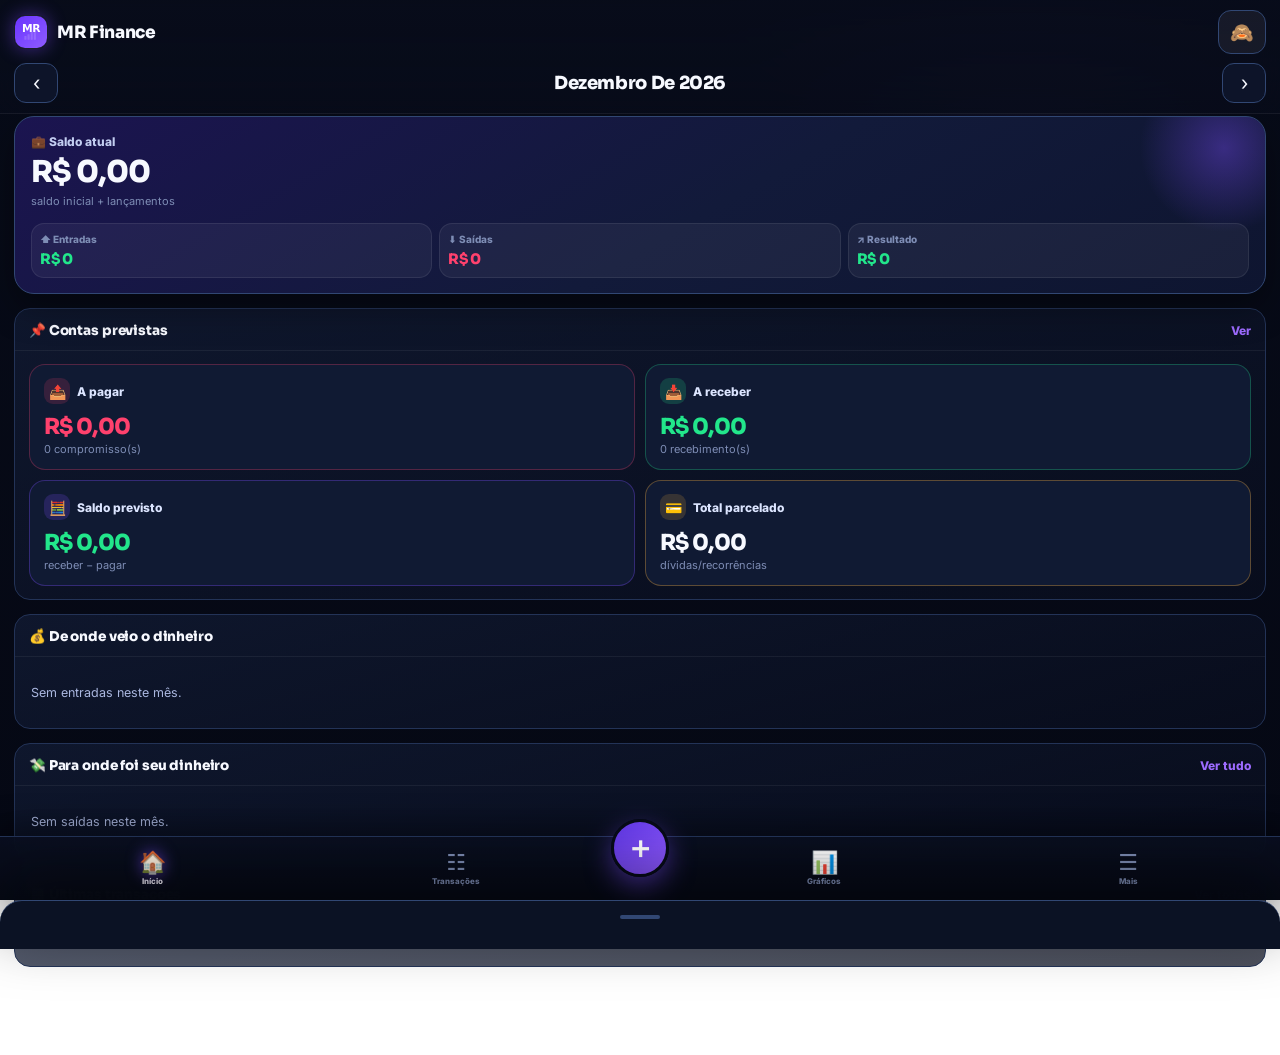
==== commit 918c22f8: "Add files via upload" ====
--- a/index.html
+++ b/index.html
@@ -1,12 +1,38 @@
 <!DOCTYPE html>
 <html lang="pt-BR">
 <head>
-<meta charset="UTF-8"/>
-<meta http-equiv="refresh" content="0;url=mobile.html"/>
-<title>Redirecionando...</title>
+<meta charset="UTF-8" />
+<meta name="viewport" content="width=device-width, initial-scale=1.0, viewport-fit=cover" />
+<title>MR Finance</title>
+<meta name="color-scheme" content="dark light" />
+<meta name="theme-color" content="#070b18" />
+<link rel="manifest" href="manifest.webmanifest" />
+<link rel="apple-touch-icon" href="icon-192.png" />
+<link rel="icon" type="image/svg+xml" href="icon.svg" />
+<style>
+  html,body{margin:0;height:100%;background:#070b18;color:#aab7df;
+    font-family:system-ui,-apple-system,'Segoe UI',sans-serif}
+  .wrap{height:100%;display:grid;place-items:center;text-align:center;padding:24px}
+  .logo{width:72px;height:72px;border-radius:18px;display:block;margin:0 auto 14px;object-fit:cover;
+    box-shadow:0 0 32px rgba(124,77,255,.45);border:1px solid rgba(255,255,255,.08)}
+  a{color:#9d6bff;font-weight:700}
+</style>
+<script>
+/* Build MOBILE — vai direto para o app (sem detecção de desktop). */
+(function () {
+  try { location.replace('mobile.html?v=mobile'); }
+  catch (e) { document.getElementById('go').style.display = 'inline-block'; }
+})();
+</script>
 </head>
 <body>
-<script>window.location.href='mobile.html';</script>
-<p>Redirecionando para <a href="mobile.html">MR Finance Mobile</a>...</p>
+  <div class="wrap">
+    <div>
+      <img class="logo" src="icon-192.png" alt="MR Finance" width="72" height="72" onerror="this.onerror=null;this.src='icon.svg'" />
+      <p>Carregando o MR Finance…</p>
+      <noscript><p>Ative o JavaScript para continuar.</p></noscript>
+      <a id="go" href="mobile.html?v=mobile" style="display:none">Abrir aplicativo</a>
+    </div>
+  </div>
 </body>
 </html>
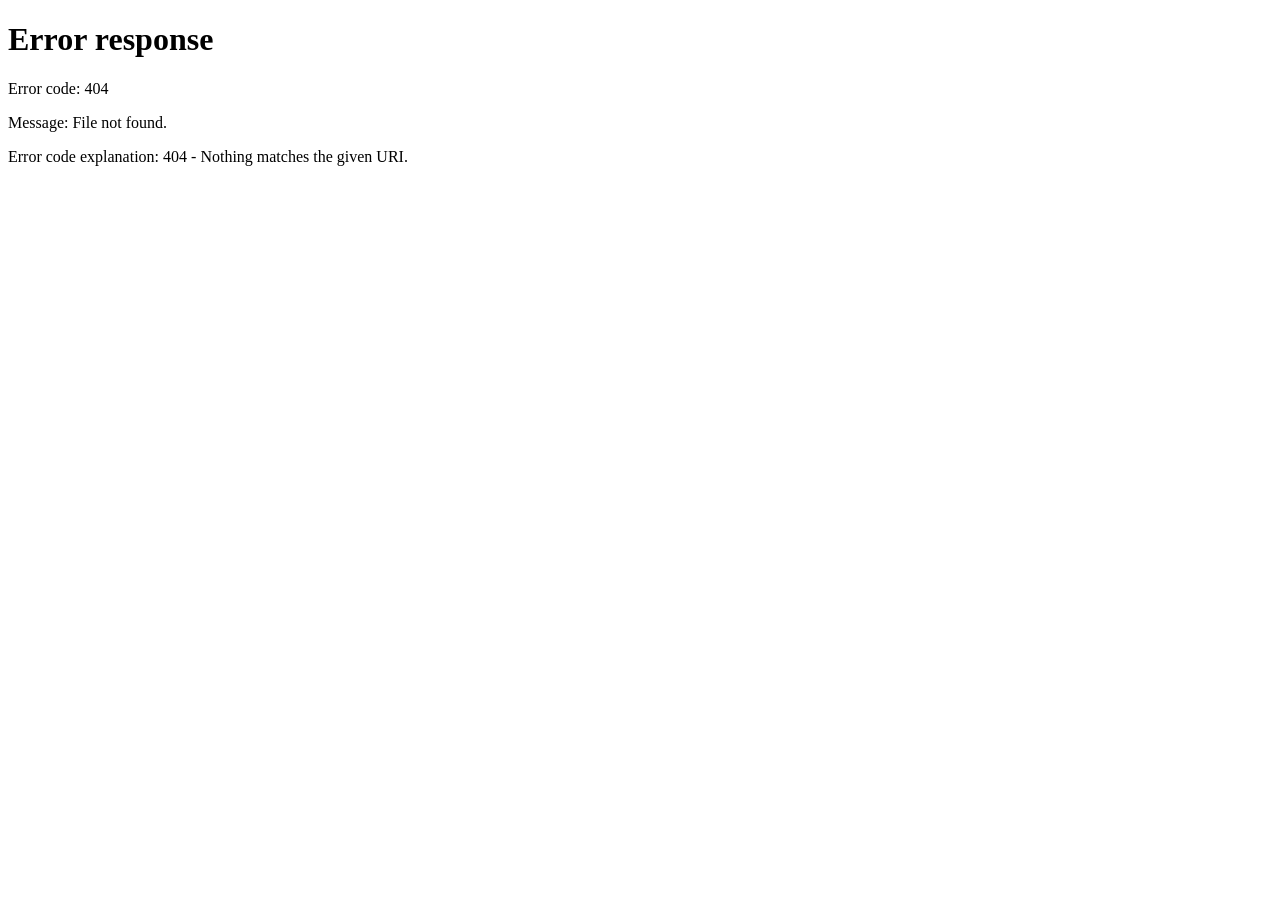
==== commit c15efcab: "Add files via upload" ====
--- a/index.html
+++ b/index.html
@@ -2,36 +2,67 @@
 <html lang="pt-BR">
 <head>
 <meta charset="UTF-8" />
-<meta name="viewport" content="width=device-width, initial-scale=1.0, viewport-fit=cover" />
+<meta name="viewport" content="width=device-width, initial-scale=1.0" />
 <title>MR Finance</title>
 <meta name="color-scheme" content="dark light" />
-<meta name="theme-color" content="#070b18" />
-<link rel="manifest" href="manifest.webmanifest" />
-<link rel="apple-touch-icon" href="icon-192.png" />
-<link rel="icon" type="image/svg+xml" href="icon.svg" />
 <style>
   html,body{margin:0;height:100%;background:#070b18;color:#aab7df;
     font-family:system-ui,-apple-system,'Segoe UI',sans-serif}
   .wrap{height:100%;display:grid;place-items:center;text-align:center;padding:24px}
   .logo{width:72px;height:72px;border-radius:18px;display:block;margin:0 auto 14px;object-fit:cover;
     box-shadow:0 0 32px rgba(124,77,255,.45);border:1px solid rgba(255,255,255,.08)}
-  a{color:#9d6bff;font-weight:700}
+  a{color:#9d6bff}
+  .links{margin-top:18px;display:flex;gap:10px;justify-content:center;flex-wrap:wrap}
+  .links a{display:inline-block;padding:10px 16px;border:1px solid #314773;border-radius:12px;
+    text-decoration:none;color:#dbe3ff;font-weight:700}
 </style>
 <script>
-/* Build MOBILE — vai direto para o app (sem detecção de desktop). */
+/* ============================================================================
+   MR Finance — ROTEADOR
+   Detecta o dispositivo e direciona:
+     • Celular  → mobile.html  (versão mobile isolada)
+     • Desktop  → mrfinance.html (versão WEB/DESKTOP, intocada)
+   Critério: user-agent móvel OU (tela estreita E suporte a toque).
+   Respeita escolha manual via ?v=mobile | ?v=desktop (salva preferência).
+   ============================================================================ */
 (function () {
-  try { location.replace('mobile.html?v=mobile'); }
-  catch (e) { document.getElementById('go').style.display = 'inline-block'; }
+  try {
+    var qs = new URLSearchParams(location.search);
+    var forced = qs.get('v'); // 'mobile' | 'desktop'
+    if (forced === 'mobile' || forced === 'desktop') {
+      try { localStorage.setItem('mr_view_pref', forced); } catch (e) {}
+    }
+    var pref = forced || (function () { try { return localStorage.getItem('mr_view_pref'); } catch (e) { return null; } })();
+
+    var ua = navigator.userAgent || '';
+    var uaMobile = /Android|iPhone|iPod|Windows Phone|webOS|BlackBerry|Opera Mini|IEMobile/i.test(ua);
+    var iPad = /iPad/i.test(ua) || (/Macintosh/i.test(ua) && navigator.maxTouchPoints > 1);
+    var touch = ('ontouchstart' in window) || navigator.maxTouchPoints > 0;
+    var narrow = Math.min(window.innerWidth, window.innerHeight) <= 820;
+
+    var isMobile;
+    if (pref === 'mobile') isMobile = true;
+    else if (pref === 'desktop') isMobile = false;
+    else isMobile = (uaMobile && !iPad) || (touch && narrow);
+
+    location.replace(isMobile ? 'mobile.html' : 'mrfinance.html');
+  } catch (e) {
+    // fallback seguro: vai para o desktop
+    location.replace('mrfinance.html');
+  }
 })();
 </script>
 </head>
 <body>
   <div class="wrap">
     <div>
-      <img class="logo" src="icon-192.png" alt="MR Finance" width="72" height="72" onerror="this.onerror=null;this.src='icon.svg'" />
+      <img class="logo" src="icon-192.png" alt="MR Finance" width="72" height="72" />
       <p>Carregando o MR Finance…</p>
       <noscript><p>Ative o JavaScript para continuar.</p></noscript>
-      <a id="go" href="mobile.html?v=mobile" style="display:none">Abrir aplicativo</a>
+      <div class="links">
+        <a href="mrfinance.html?v=desktop">Versão desktop</a>
+        <a href="mobile.html?v=mobile">Versão mobile</a>
+      </div>
     </div>
   </div>
 </body>
